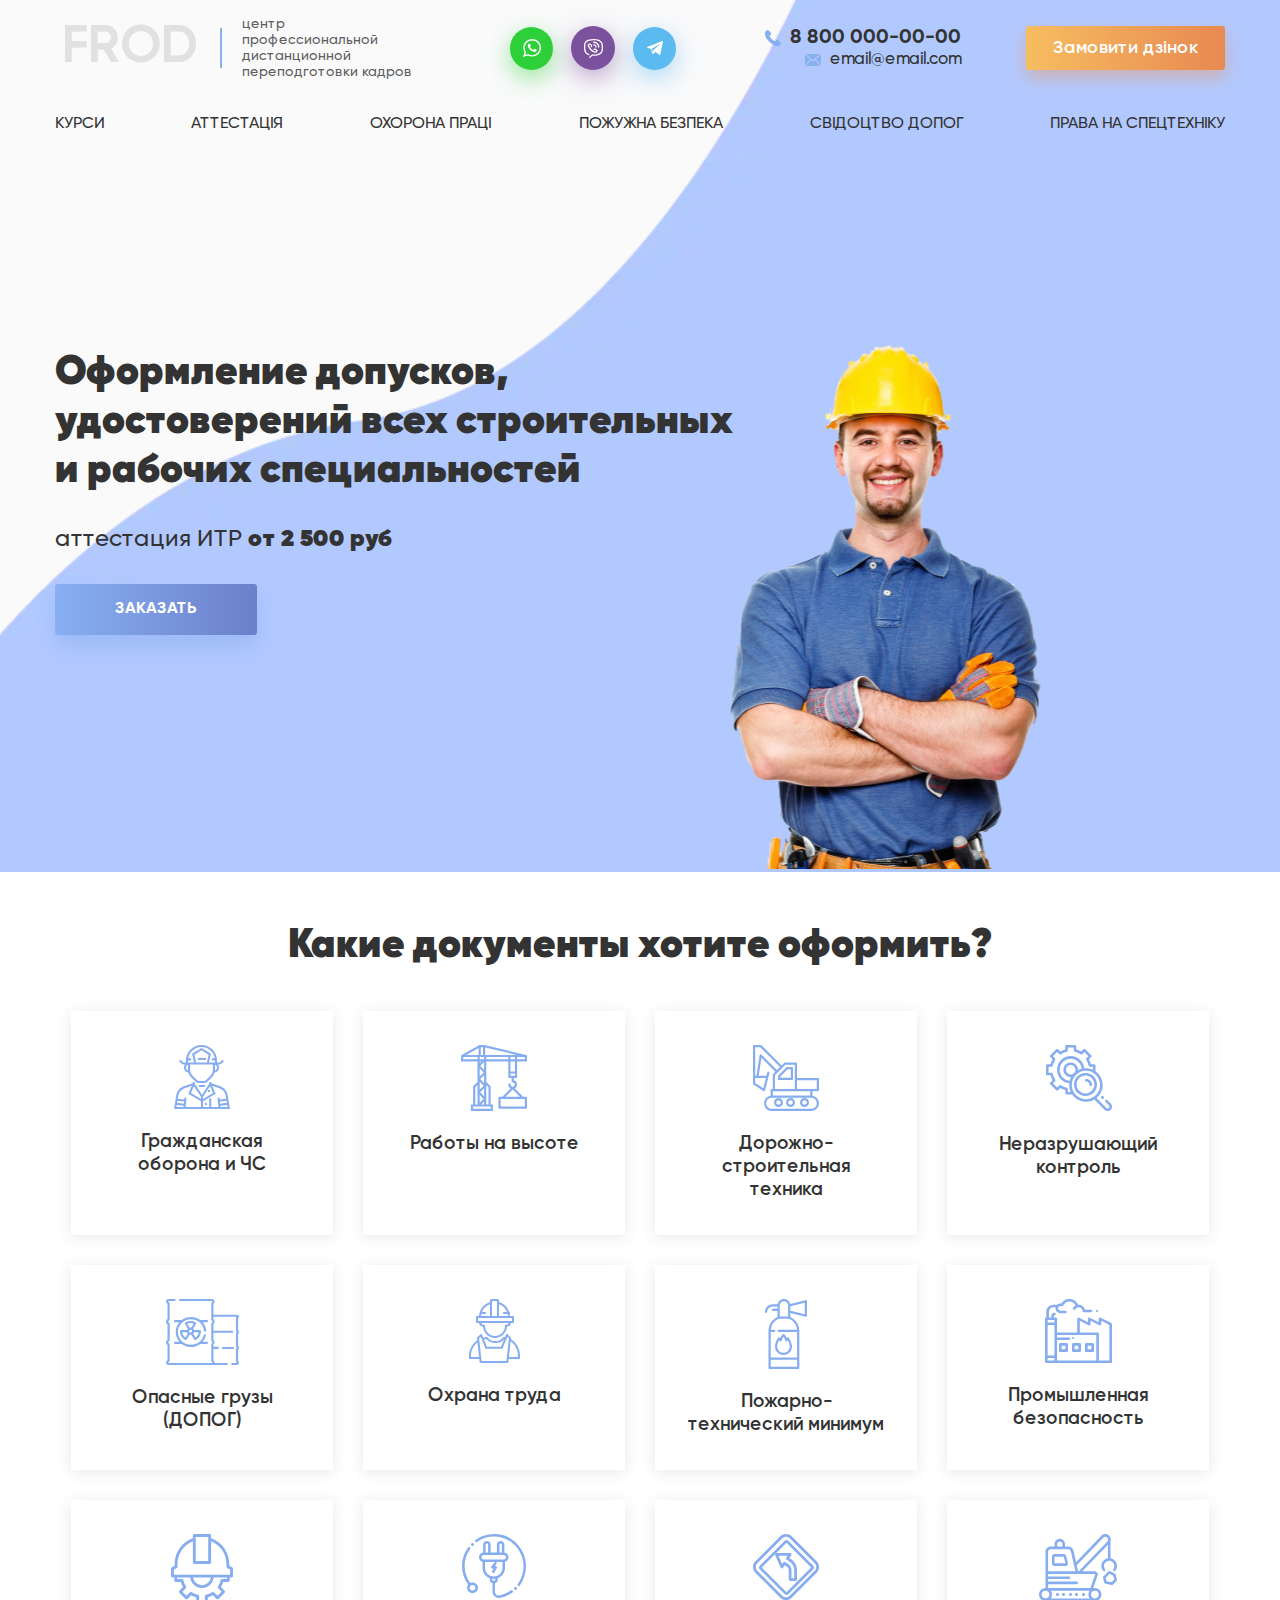
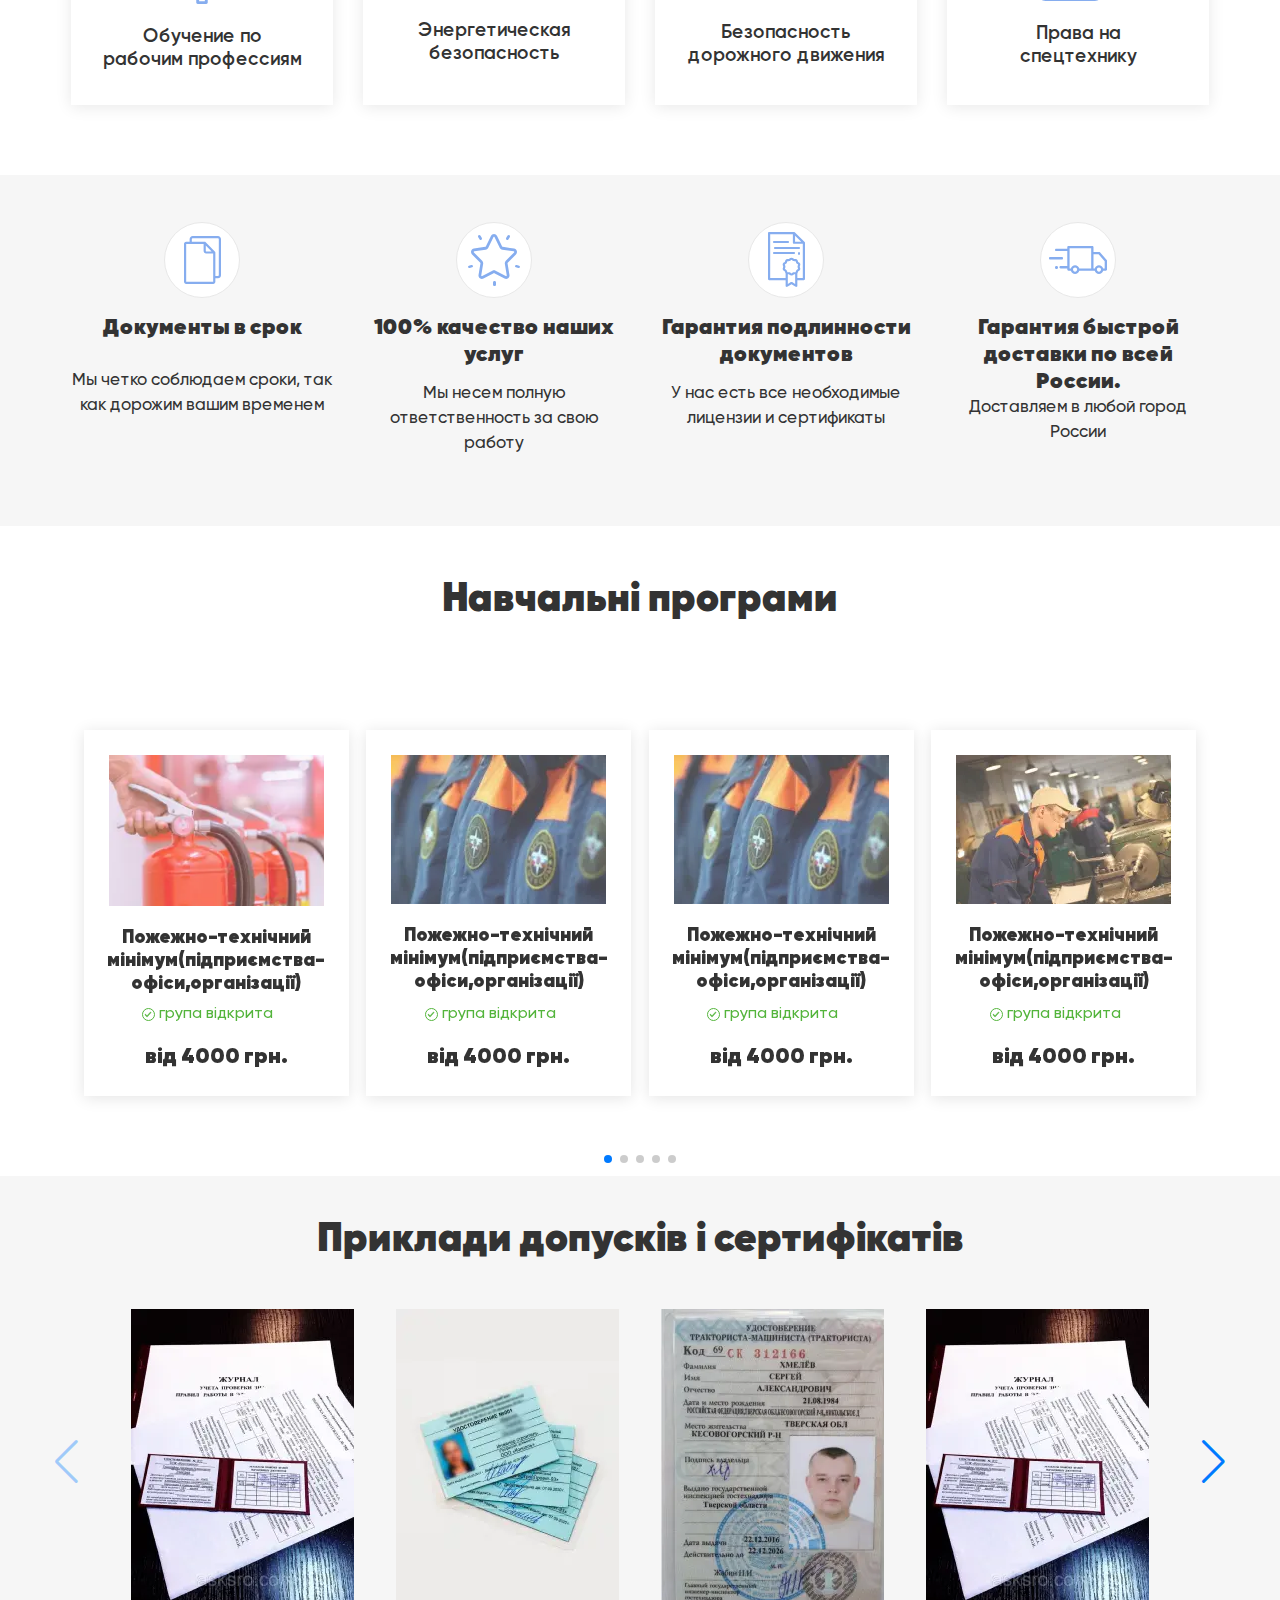
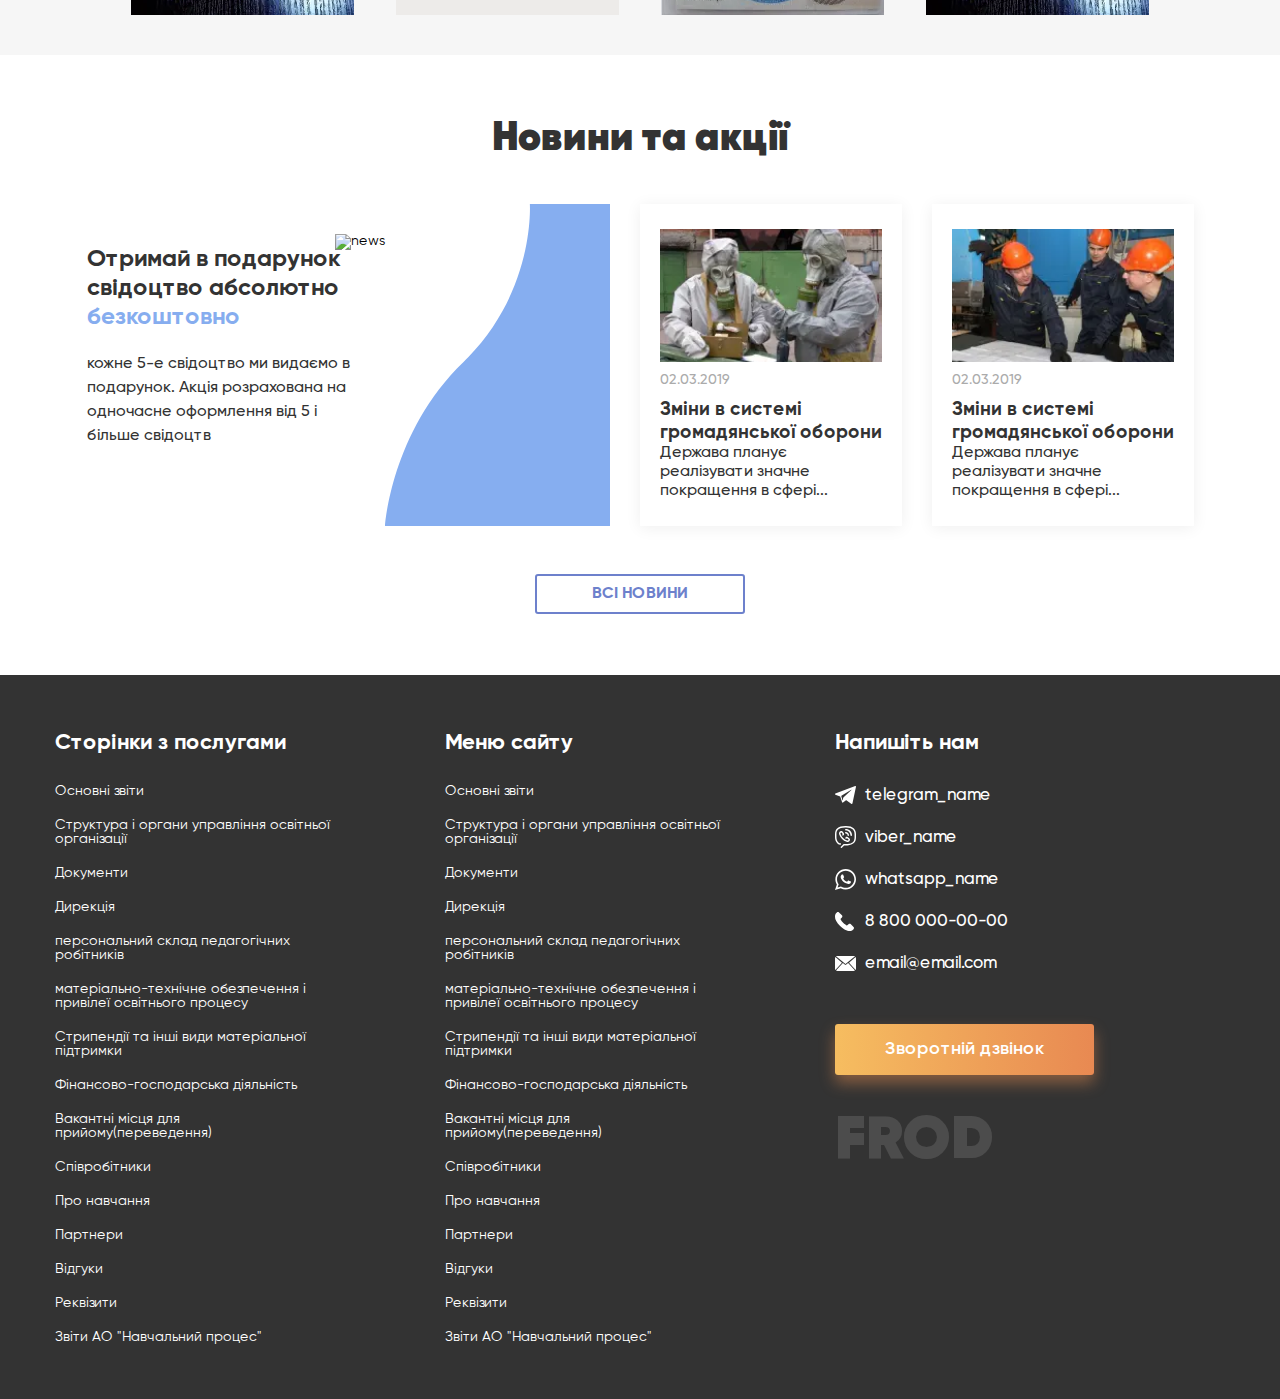
==== index.html @ 1eca2d5d "Add files via upload" ====
<!DOCTYPE html>
<html lang="ru">

<head>
	<title>Главная</title>
	<meta charset="UTF-8">
	<meta name="format-detection" content="telephone=no">
	<!-- <style>body{opacity: 0;}</style> -->
	<link rel="stylesheet" href="css/style.min.css?_v=20220426102103">
	<link rel="shortcut icon" href="favicon.ico">
	<!-- <meta name="robots" content="noindex, nofollow"> -->
	<meta name="viewport" content="width=device-width, initial-scale=1.0">
</head>

<body>
	<div class="wrapper">
		<header class="header">
			<div class="header__container">
				<a href="../index.html" class="header__logo">FROD</a>
				<div class="header__text">центр профессиональной дистанционной переподготовки кадров</div>
				<div class="header__media">
					<a href="#" class="media__whathsapp">
						<div class="media__icon"><img src="img/header/whatsapp-logo.svg" alt="header"></div>
					</a>
					<a href="#" class="media__viber">
						<div class="media__icon">
							<img src="img/header/viber-logo.svg" alt="header">
						</div>
					</a>
					<a href="#" class="media__telegram">
						<div class="media__icon">
							<img src="img/header/telegram(1).svg" alt="header">
						</div>
					</a>
				</div>
				<div class="header__info">
					<div class="info__phone">8 800 000-00-00</div>
					<div class="info__email">email@email.com</div>
				</div>
				<div class="header__button">
					<a href="../contact.html" class="header__button-link">
						Замовити дзінок
					</a>
				</div>
				<nav class="header__menu-navigation">
					<ul class="menu-navigation__list">
						<li class="menu-navigation__link">
							<a href="#">КУРСИ</a>
						</li>
						<li class="menu-navigation__link">
							<a href="#">АТТЕСТАЦІЯ</a>
						</li>
						<li class="menu-navigation__link">
							<a href="#">ОХОРОНА ПРАЦІ</a>
						</li>
						<li class="menu-navigation__link">
							<a href="#">ПОЖУЖНА БЕЗПЕКА</a>
						</li>
						<li class="menu-navigation__link">
							<a href="#">СВІДОЦТВО ДОПОГ</a>
						</li>
						<li class="menu-navigation__link">
							<a href="#">ПРАВА НА СПЕЦТЕХНІКУ</a>
						</li>
					</ul>
				</nav>
				<div class="header__menu menu">
					<button type="button" class="menu__icon icon-menu"><span></span></button>
					<nav class="menu__body">
						<ul class="menu__list">
							<li class="menu__item">
								<a href="#" class="menu__link">КУРСИ</a>
							</li>
							<li class="menu__item">
								<a href="#" class="menu__link">АТТЕСТАЦІЯ</a>
							</li>
							<li class="menu__item">
								<a href="#" class="menu__link">ОХОРОНА ПРАЦІ</a>
							</li>
							<li class="menu__item">
								<a href="#" class="menu__link">ПОЖУЖНА БЕЗПЕКА</a>
							</li>
							<li class="menu__item">
								<a href="#" class="menu__link">СВІДОЦТВО ДОПОГ</a>
							</li>
							<li class="menu__item">
								<a href="#" class="menu__link">ПРАВА НА СПЕЦТЕХНІКУ</a>
							</li>
						</ul>
					</nav>
				</div>
			</div>
		</header>
		<main class="page">
			<section class="page__specyalty specyalty">
				<div class="specyalty__container">
					<div class="specyalty__content">
						<div class="specyalty__big-image">
							<picture><source srcset="img/specyalty/Mask.webp" type="image/webp"><img src="img/specyalty/Mask.png" alt="specyalty"></picture>
						</div>
						<div class="specyalty__body">
							<div class="specyalty__title title">Оформление допусков, удостоверений всех строительных и рабочих специальностей</div>
							<div class="specyalty__price">аттестация ИТР <span>от 2 500 руб</span></div>
							<a href="#" class="specyalty__button">Заказать </a>
						</div>
						<div class="specyalty__image">
							<img src="img/specyalty/kiss.svg" alt="specyalty">
						</div>
					</div>
				</div>
			</section>
			<section class="page__documents documents">
				<div class="documents__container">
					<h2 class="documents__title title">Какие документы хотите оформить?</h2>
					<div class="documents__cards">
						<a href="#" class="cards__card">
							<div class="card__icon">
								<img src="img/documents/fireman.svg" alt="documents">
							</div>
							<div class="card__title">Гражданская оборона и ЧС</div>
						</a>
						<a href="#" class="cards__card">
							<div class="card__icon">
								<img src="img/documents/crane.svg" alt="documents">
							</div>
							<div class="card__title">Работы на высоте
							</div>
						</a>
						<a href="#" class="cards__card">
							<div class="card__icon">
								<img src="img/documents/excavator.svg" alt="documents">
							</div>
							<div class="card__title">Дорожно- строительная техника</div>
						</a>
						<a href="#" class="cards__card">
							<div class="card__icon">
								<img src="img/documents/settings.svg" alt="documents">
							</div>
							<div class="card__title">Неразрушающий контроль
							</div>
						</a>
						<a href="#" class="cards__card">
							<div class="card__icon">
								<img src="img/documents/toxic-waste.svg" alt="documents">
							</div>
							<div class="card__title">Опасные грузы (ДОПОГ)
							</div>
						</a>
						<a href="#" class="cards__card">
							<div class="card__icon">
								<img src="img/documents/worker.svg" alt="documents">
							</div>
							<div class="card__title">Охрана труда</div>
						</a>
						<a href="#" class="cards__card">
							<div class="card__icon">
								<img src="img/documents/fire-extinguisher.svg" alt="documents">
							</div>
							<div class="card__title">Пожарно-технический минимум</div>
						</a>
						<a href="#" class="cards__card">
							<div class="card__icon">
								<img src="img/documents/factory.svg" alt="documents">
							</div>
							<div class="card__title">Промышленная безопасность</div>
						</a>
						<a href="#" class="cards__card">
							<div class="card__icon">
								<img src="img/documents/engineer.svg" alt="documents">
							</div>
							<div class="card__title">Обучение по рабочим профессиям</div>
						</a>
						<a href="#" class="cards__card">
							<div class="card__icon">
								<img src="img/documents/plug.svg" alt="documents">
							</div>
							<div class="card__title">Энергетическая безопасность</div>
						</a>
						<a href="#" class="cards__card">
							<div class="card__icon">
								<img src="img/documents/curve.svg" alt="documents">
							</div>
							<div class="card__title">Безопасность дорожного движения</div>
						</a>
						<a href="#" class="cards__card">
							<div class="card__icon">
								<img src="img/documents/tracktor.svg" alt="documents">
							</div>
							<div class="card__title">Права на спецтехнику
							</div>
						</a>
					</div>
				</div>
			</section>
			<section class="page__garantion garantion">
				<div class="garantion__container">
					<div class="garantion__garantion-cards">
						<div class="garantion-cards__garantion-card">
							<div class="gargarantion-card__icon">
								<img src="img/garantion/Shape.svg" alt="gargarantion">
							</div>
							<div class="gargarantion-card__title">Документы в срок
							</div>
							<div class="gargarantion-card__text">Мы четко соблюдаем сроки, так как дорожим вашим временем</div>
						</div>
						<div class="garantion-cards__garantion-card">
							<div class="gargarantion-card__icon">
								<img src="img/garantion/favorites.svg" alt="gargarantion">
							</div>
							<div class="gargarantion-card__title">100% качество наших услуг</div>
							<div class="gargarantion-card__text">Мы несем полную ответственность за свою работу</div>
						</div>
						<div class="garantion-cards__garantion-card">
							<div class="gargarantion-card__icon">
								<img src="img/garantion/file.svg" alt="gargarantion">
							</div>
							<div class="gargarantion-card__title">Гарантия подлинности документов</div>
							<div class="gargarantion-card__text">У нас есть все необходимые лицензии и сертификаты</div>
						</div>
						<div class="garantion-cards__garantion-card">
							<div class="gargarantion-card__icon">
								<img src="img/garantion/delivery-truck.svg" alt="gargarantion">
							</div>
							<div class="gargarantion-card__title">Гарантия быстрой доставки по всей России.</div>
							<div class="gargarantion-card__text">Доставляем в любой город России</div>
						</div>
					</div>
				</div>
			</section>
			<section class="page__program program">
				<div class="program__container">
					<h2 class="program__title title">Навчальні програми</h2>
					<!-- Оболочка слайдера -->
					<!-- Оболочка слайдера -->
					<div class="program__slider swiper">
						<!-- Двигающееся часть слайдера -->
						<div class="program__wrapper swiper-wrapper">
							<!-- Слайд -->
							<div class="program__slide swiper-slide">
								<div class="swiper-slide__program-slides">
									<div class="program-slides__program-slide">
										<a href="#" class="program-slide__image"><picture><source srcset="img/program/Object.webp" type="image/webp"><img src="img/program/Object.jpg" alt="program"></picture></a>
										<a href="#" class="program-slide__title">Пожежно-технічний мінімум(підприємства-офіси,організації)</a>
										<div class="program-slide__state"> група відкрита</div>
										<a href="#" class="program-slide__price">від 4000 грн.</a>
									</div>
									<div class="program-slides__program-slide">
										<a href="#" class="program-slide__image"><picture><source srcset="img/program/Bitmap.webp" type="image/webp"><img src="img/program/Bitmap.png" alt="program"></picture></a>
										<a href="#" class="program-slide__title">Пожежно-технічний мінімум(підприємства-офіси,організації)</a>
										<div class="program-slide__state"> група відкрита</div>
										<a href="#" class="program-slide__price">від 4000 грн.</a>
									</div>
									<div class="program-slides__program-slide">
										<a href="#" class="program-slide__image"><picture><source srcset="img/program/Bitmap.webp" type="image/webp"><img src="img/program/Bitmap.jpg" alt="program"></picture></a>
										<a href="#" class="program-slide__title">Пожежно-технічний мінімум(підприємства-офіси,організації)</a>
										<div class="program-slide__state"> група відкрита</div>
										<a href="#" class="program-slide__price">від 4000 грн.</a>
									</div>
									<div class="program-slides__program-slide">
										<a href="#" class="program-slide__image"><picture><source srcset="img/program/Bitmap(1).webp" type="image/webp"><img src="img/program/Bitmap(1).jpg" alt="program"></picture></a>
										<a href="#" class="program-slide__title">Пожежно-технічний мінімум(підприємства-офіси,організації)</a>
										<div class="program-slide__state"> група відкрита</div>
										<a href="#" class="program-slide__price">від 4000 грн.</a>
									</div>
								</div>
							</div>
							<div class="program__slide swiper-slide">
								<div class="swiper-slide__program-slides">
									<div class="program-slides__program-slide">
										<a href="#" class="program-slide__image"><picture><source srcset="img/program/Object.webp" type="image/webp"><img src="img/program/Object.jpg" alt="program"></picture></a>
										<a href="#" class="program-slide__title">Пожежно-технічний мінімум(підприємства-офіси,організації)</a>
										<div class="program-slide__state"> група відкрита</div>
										<a href="#" class="program-slide__price">від 4000 грн.</a>
									</div>
									<div class="program-slides__program-slide">
										<a href="#" class="program-slide__image"><picture><source srcset="img/program/Bitmap.webp" type="image/webp"><img src="img/program/Bitmap.png" alt="program"></picture></a>
										<a href="#" class="program-slide__title">Пожежно-технічний мінімум(підприємства-офіси,організації)</a>
										<div class="program-slide__state"> група відкрита</div>
										<a href="#" class="program-slide__price">від 4000 грн.</a>
									</div>
									<div class="program-slides__program-slide">
										<a href="#" class="program-slide__image"><picture><source srcset="img/program/Bitmap.webp" type="image/webp"><img src="img/program/Bitmap.jpg" alt="program"></picture></a>
										<a href="#" class="program-slide__title">Пожежно-технічний мінімум(підприємства-офіси,організації)</a>
										<div class="program-slide__state"> група відкрита</div>
										<a href="#" class="program-slide__price">від 4000 грн.</a>
									</div>
									<div class="program-slides__program-slide">
										<a href="#" class="program-slide__image"><picture><source srcset="img/program/Bitmap(1).webp" type="image/webp"><img src="img/program/Bitmap(1).jpg" alt="program"></picture></a>
										<a href="#" class="program-slide__title">Пожежно-технічний мінімум(підприємства-офіси,організації)</a>
										<div class="program-slide__state"> група відкрита</div>
										<a href="#" class="program-slide__price">від 4000 грн.</a>
									</div>
								</div>
							</div>
							<div class="program__slide swiper-slide">
								<div class="swiper-slide__program-slides">
									<div class="program-slides__program-slide">
										<a href="#" class="program-slide__image"><picture><source srcset="img/program/Object.webp" type="image/webp"><img src="img/program/Object.jpg" alt="program"></picture></a>
										<a href="#" class="program-slide__title">Пожежно-технічний мінімум(підприємства-офіси,організації)</a>
										<div class="program-slide__state"> група відкрита</div>
										<a href="#" class="program-slide__price">від 4000 грн.</a>
									</div>
									<div class="program-slides__program-slide">
										<a href="#" class="program-slide__image"><picture><source srcset="img/program/Bitmap.webp" type="image/webp"><img src="img/program/Bitmap.png" alt="program"></picture></a>
										<a href="#" class="program-slide__title">Пожежно-технічний мінімум(підприємства-офіси,організації)</a>
										<div class="program-slide__state"> група відкрита</div>
										<a href="#" class="program-slide__price">від 4000 грн.</a>
									</div>
									<div class="program-slides__program-slide">
										<a href="#" class="program-slide__image"><picture><source srcset="img/program/Bitmap.webp" type="image/webp"><img src="img/program/Bitmap.jpg" alt="program"></picture></a>
										<a href="#" class="program-slide__title">Пожежно-технічний мінімум(підприємства-офіси,організації)</a>
										<div class="program-slide__state"> група відкрита</div>
										<a href="#" class="program-slide__price">від 4000 грн.</a>
									</div>
									<div class="program-slides__program-slide">
										<a href="#" class="program-slide__image"><picture><source srcset="img/program/Bitmap(1).webp" type="image/webp"><img src="img/program/Bitmap(1).jpg" alt="program"></picture></a>
										<a href="#" class="program-slide__title">Пожежно-технічний мінімум(підприємства-офіси,організації)</a>
										<div class="program-slide__state"> група відкрита</div>
										<a href="#" class="program-slide__price">від 4000 грн.</a>
									</div>
								</div>
							</div>
							<div class="program__slide swiper-slide">
								<div class="swiper-slide__program-slides">
									<div class="program-slides__program-slide">
										<a href="#" class="program-slide__image"><picture><source srcset="img/program/Object.webp" type="image/webp"><img src="img/program/Object.jpg" alt="program"></picture></a>
										<a href="#" class="program-slide__title">Пожежно-технічний мінімум(підприємства-офіси,організації)</a>
										<div class="program-slide__state"> група відкрита</div>
										<a href="#" class="program-slide__price">від 4000 грн.</a>
									</div>
									<div class="program-slides__program-slide">
										<a href="#" class="program-slide__image"><picture><source srcset="img/program/Bitmap.webp" type="image/webp"><img src="img/program/Bitmap.png" alt="program"></picture></a>
										<a href="#" class="program-slide__title">Пожежно-технічний мінімум(підприємства-офіси,організації)</a>
										<div class="program-slide__state"> група відкрита</div>
										<a href="#" class="program-slide__price">від 4000 грн.</a>
									</div>
									<div class="program-slides__program-slide">
										<a href="#" class="program-slide__image"><picture><source srcset="img/program/Bitmap.webp" type="image/webp"><img src="img/program/Bitmap.jpg" alt="program"></picture></a>
										<a href="#" class="program-slide__title">Пожежно-технічний мінімум(підприємства-офіси,організації)</a>
										<div class="program-slide__state"> група відкрита</div>
										<a href="#" class="program-slide__price">від 4000 грн.</a>
									</div>
									<div class="program-slides__program-slide">
										<a href="#" class="program-slide__image"><picture><source srcset="img/program/Bitmap(1).webp" type="image/webp"><img src="img/program/Bitmap(1).jpg" alt="program"></picture></a>
										<a href="#" class="program-slide__title">Пожежно-технічний мінімум(підприємства-офіси,організації)</a>
										<div class="program-slide__state"> група відкрита</div>
										<a href="#" class="program-slide__price">від 4000 грн.</a>
									</div>
								</div>
							</div>
							<div class="program__slide swiper-slide">
								<div class="swiper-slide__program-slides">
									<div class="program-slides__program-slide">
										<a href="#" class="program-slide__image"><picture><source srcset="img/program/Object.webp" type="image/webp"><img src="img/program/Object.jpg" alt="program"></picture></a>
										<a href="#" class="program-slide__title">Пожежно-технічний мінімум(підприємства-офіси,організації)</a>
										<div class="program-slide__state"> група відкрита</div>
										<a href="#" class="program-slide__price">від 4000 грн.</a>
									</div>
									<div class="program-slides__program-slide">
										<a href="#" class="program-slide__image"><picture><source srcset="img/program/Bitmap.webp" type="image/webp"><img src="img/program/Bitmap.png" alt="program"></picture></a>
										<a href="#" class="program-slide__title">Пожежно-технічний мінімум(підприємства-офіси,організації)</a>
										<div class="program-slide__state"> група відкрита</div>
										<a href="#" class="program-slide__price">від 4000 грн.</a>
									</div>
									<div class="program-slides__program-slide">
										<a href="#" class="program-slide__image"><picture><source srcset="img/program/Bitmap.webp" type="image/webp"><img src="img/program/Bitmap.jpg" alt="program"></picture></a>
										<a href="#" class="program-slide__title">Пожежно-технічний мінімум(підприємства-офіси,організації)</a>
										<div class="program-slide__state"> група відкрита</div>
										<a href="#" class="program-slide__price">від 4000 грн.</a>
									</div>
									<div class="program-slides__program-slide">
										<a href="#" class="program-slide__image"><picture><source srcset="img/program/Bitmap(1).webp" type="image/webp"><img src="img/program/Bitmap(1).jpg" alt="program"></picture></a>
										<a href="#" class="program-slide__title">Пожежно-технічний мінімум(підприємства-офіси,організації)</a>
										<div class="program-slide__state"> група відкрита</div>
										<a href="#" class="program-slide__price">від 4000 грн.</a>
									</div>
								</div>
							</div>

						</div>
						<!-- Если нужна пагинация -->
						<div class="swiper-pagination"></div>
					</div>
				</div>
			</section>
			<section class="page__exam exam">
				<div class="exam__container">
					<h2 class="exam__title title">Приклади допусків і сертифікатів</h2>
					<!-- Оболочка слайдера -->
					<div class="exam__slider swiper1">
						<!-- Двигающееся часть слайдера -->
						<div class="exam__wrapper swiper-wrapper">
							<!-- Слайд -->
							<div class="exam__slide swiper-slide">
								<div class="exam__slide-image">
									<div class="exam__image">
										<picture><source srcset="img/examples/bezopasn.webp" type="image/webp"><img src="img/examples/bezopasn.jpg" alt="exam"></picture>
									</div>
								</div>
							</div>
							<div class="exam__slide swiper-slide">
								<div class="exam__slide-image">
									<div class="exam__image">
										<picture><source srcset="img/examples/dopusk.webp" type="image/webp"><img src="img/examples/dopusk.jpg" alt="exam"></picture>
									</div>
								</div>
							</div>
							<div class="exam__slide swiper-slide">
								<div class="exam__slide-image">
									<div class="exam__image">
										<picture><source srcset="img/examples/prava.webp" type="image/webp"><img src="img/examples/prava.jpg" alt="exam"></picture>
									</div>
								</div>
							</div>
							<div class="exam__slide swiper-slide">
								<div class="exam__slide-image">
									<div class="exam__image">
										<picture><source srcset="img/examples/bezopasn.webp" type="image/webp"><img src="img/examples/bezopasn.jpg" alt="exam"></picture>
									</div>
								</div>
							</div>
							<div class="exam__slide swiper-slide">
								<div class="exam__slide-image">
									<div class="exam__image">
										<picture><source srcset="img/examples/dopusk.webp" type="image/webp"><img src="img/examples/dopusk.jpg" alt="exam"></picture>
									</div>
								</div>
							</div>
							<div class="exam__slide swiper-slide">
								<div class="exam__slide-image">
									<div class="exam__image">
										<picture><source srcset="img/examples/prava.webp" type="image/webp"><img src="img/examples/prava.jpg" alt="exam"></picture>
									</div>
								</div>
							</div>
							<div class="exam__slide swiper-slide ">
								<div class="exam__slide-image ">
									<div class="exam__image ">
										<picture><source srcset="img/examples/udostov.webp" type="image/webp"><img src="img/examples/udostov.jpg" alt="exam "></picture>
									</div>
								</div>
							</div>
						</div>
						<!-- Если нужна навигация (влево/вправо) -->
						<button type="button " class="swiper-button-prev "></button>
						<button type="button " class="swiper-button-next "></button>
					</div>
				</div>
			</section>
			<section class="page__news news">
				<div class="news__container">
					<h2 class="news__title title">Новини та акції</h2>
					<div class="news__content">
						<div class="news__body">
							<div class="news__present">
								<div class="present__full-image">
									<img src="img/news/Mask.svg" alt="news">
								</div>
								<div class="present__body">
									<h5 class="present__title">Отримай в подарунок свідоцтво абсолютно <span>безкоштовно</span></h5>
									<div class="present__text">
										кожне 5-е свідоцтво ми видаємо в подарунок. Акція розрахована на одночасне оформлення від 5 і більше свідоцтв
									</div>
								</div>
								<div class="present__image">
									<img src="img/news/work.svg" alt="news">
								</div>
							</div>
							<div class="news__columns-news">
								<div class="columns-news__column-news">
									<div class="column-news__image">
										<picture><source srcset="img/news/Bitmap.webp" type="image/webp"><img src="img/news/Bitmap.jpg" alt="news"></picture>
									</div>
									<div class="column-news__the-data">02.03.2019</div>
									<div class="column-news__title">Зміни в системі громадянської оборони</div>
									<div class="column-news__text">Держава планує реалізувати значне покращення в сфері...</div>
								</div>
								<div class="columns-news__column-news">
									<div class="column-news__image">
										<picture><source srcset="img/news/Bitmap1.webp" type="image/webp"><img src="img/news/Bitmap1.jpg" alt="news"></picture>
									</div>
									<div class="column-news__the-data">02.03.2019</div>
									<div class="column-news__title">Зміни в системі громадянської оборони</div>
									<div class="column-news__text">Держава планує реалізувати значне покращення в сфері...</div>
								</div>
							</div>
						</div>
						<a href="./news.html" class="news__button">ВСІ НОВИНИ</a>
					</div>
				</div>
			</section>
		</main>
		<footer class="footer">
			<div class="footer__container">
				<div class="footer__columns-footer">
					<div class="columns-footer__column-footer">
						<div class="column-footer__services">
							<div class="services__title-footer title-footer">Сторінки з послугами</div>
							<ul class="footer__list">
								<li>
									<a href="#" class="footer__link-footer">
										Основні звіти
									</a>
								</li>
								<li>
									<a href="#" class="footer__link-footer">
										Структура і органи управління освітньої організації
									</a>
								</li>
								<li>
									<a href="#" class="footer__link-footer">
										Документи
									</a>
								</li>
								<li>
									<a href="#" class="footer__link-footer">Дирекція</a>
								</li>
								<li>
									<a href="#" class="footer__link-footer">
										персональний склад педагогічних робітників
									</a>
								</li>
								<li>
									<a href="#" class="footer__link-footer">
										матеріально-технічне обезпечення і привілеї освітнього процесу
									</a>
								</li>
								<li>
									<a href="#" class="footer__link-footer">
										Стрипендії та інші види матеріальної підтримки
									</a>
								</li>
								<li>
									<a href="#" class="footer__link-footer">
										Фінансово-господарська діяльність
									</a>
								</li>
								<li>
									<a href="#" class="footer__link-footer">Вакантні місця для прийому(переведення)</a>
								</li>
								<li>
									<a href="#" class="footer__link-footer">
										Співробітники
									</a>
								</li>
								<li>
									<a href="#" class="footer__link-footer">
										Про навчання
									</a>
								</li>
								<li>
									<a href="#" class="footer__link-footer">
										Партнери
									</a>
								</li>
								<li>
									<a href="#" class="footer__link-footer">
										Відгуки
									</a>
								</li>
								<li>
									<a href="#" class="footer__link-footer">
										Реквізити
									</a>
								</li>
								<li>
									<a href="#" class="footer__link-footer">
										Звіти АО "Навчальний процес"
									</a>
								</li>
							</ul>
						</div>
						<div class="column-footer__menu-footer">
							<div class="menu-footer__title-footer title-footer">Меню сайту</div>
							<ul class="footer__list">
								<li>
									<a href="#" class="footer__link-footer">
										Основні звіти
									</a>
								</li>
								<li>
									<a href="#" class="footer__link-footer">
										Структура і органи управління освітньої організації
									</a>
								</li>
								<li>
									<a href="#" class="footer__link-footer">
										Документи
									</a>
								</li>
								<li>
									<a href="#" class="footer__link-footer">Дирекція</a>
								</li>
								<li>
									<a href="#" class="footer__link-footer">
										персональний склад педагогічних робітників
									</a>
								</li>
								<li>
									<a href="#" class="footer__link-footer">
										матеріально-технічне обезпечення і привілеї освітнього процесу
									</a>
								</li>
								<li>
									<a href="#" class="footer__link-footer">
										Стрипендії та інші види матеріальної підтримки
									</a>
								</li>
								<li>
									<a href="#" class="footer__link-footer">
										Фінансово-господарська діяльність
									</a>
								</li>
								<li>
									<a href="#" class="footer__link-footer">Вакантні місця для прийому(переведення)</a>
								</li>
								<li>
									<a href="#" class="footer__link-footer">
										Співробітники
									</a>
								</li>
								<li>
									<a href="#" class="footer__link-footer">
										Про навчання
									</a>
								</li>
								<li>
									<a href="#" class="footer__link-footer">
										Партнери
									</a>
								</li>
								<li>
									<a href="#" class="footer__link-footer">
										Відгуки
									</a>
								</li>
								<li>
									<a href="#" class="footer__link-footer">
										Реквізити
									</a>
								</li>
								<li>
									<a href="#" class="footer__link-footer">
										Звіти АО "Навчальний процес"
									</a>
								</li>
							</ul>
						</div>
						<div class="column-footer__write-to-us">
							<div class="write-to-us__title-footer title-footer">Напишіть нам</div>
							<div class="write-to-us__social-footer">
								<a href="#" class="social-footer__telegram">telegram_name</a>
								<a href="#" class="social-footer__viber">viber_name</a>
								<a href="#" class="social-footer__whatsapp">whatsapp_name</a>
								<a href="#" class="social-footer__phone">8 800 000-00-00</a>
								<a href="#" class="social-footer__email">email@email.com</a>
							</div>
							<a href="../contact.html" class="write-to-us__button">
								Зворотній дзвінок
							</a>
							<a href="../index.html" class="write-to-us__footer-logo">
								FROD
							</a>
						</div>
					</div>
					<div data-spollers data-one-spoller class="footer__spollers-footer">
						<div class="spollers-footer__item">
							<button type="button" data-spoller class="spollers-footer__title"> Сторінки з послугами</button>
							<div class="spollers-footer__body">
								<ul class="footer__list">
									<li>
										<a href="#" class="footer__link-footer">
											Основні звіти
										</a>
									</li>
									<li>
										<a href="#" class="footer__link-footer">
											Структура і органи управління освітньої організації
										</a>
									</li>
									<li>
										<a href="#" class="footer__link-footer">
											Документи
										</a>
									</li>
									<li>
										<a href="#" class="footer__link-footer">Дирекція</a>
									</li>
									<li>
										<a href="#" class="footer__link-footer">
											персональний склад педагогічних робітників
										</a>
									</li>
									<li>
										<a href="#" class="footer__link-footer">
											матеріально-технічне обезпечення і привілеї освітнього процесу
										</a>
									</li>
									<li>
										<a href="#" class="footer__link-footer">
											Стрипендії та інші види матеріальної підтримки
										</a>
									</li>
									<li>
										<a href="#" class="footer__link-footer">
											Фінансово-господарська діяльність
										</a>
									</li>
									<li>
										<a href="#" class="footer__link-footer">Вакантні місця для прийому(переведення)</a>
									</li>
									<li>
										<a href="#" class="footer__link-footer">
											Співробітники
										</a>
									</li>
									<li>
										<a href="#" class="footer__link-footer">
											Про навчання
										</a>
									</li>
									<li>
										<a href="#" class="footer__link-footer">
											Партнери
										</a>
									</li>
									<li>
										<a href="#" class="footer__link-footer">
											Відгуки
										</a>
									</li>
									<li>
										<a href="#" class="footer__link-footer">
											Реквізити
										</a>
									</li>
									<li>
										<a href="#" class="footer__link-footer">
											Звіти АО "Навчальний процес"
										</a>
									</li>
								</ul>
							</div>
						</div>
						<div class="spollers-footer__item">
							<button type="button" data-spoller class="spollers-footer__title">Меню сайту</button>
							<div class="spollers-footer__body">
								<ul class="footer__list">
									<li>
										<a href="#" class="footer__link-footer">
											Основні звіти
										</a>
									</li>
									<li>
										<a href="#" class="footer__link-footer">
											Структура і органи управління освітньої організації
										</a>
									</li>
									<li>
										<a href="#" class="footer__link-footer">
											Документи
										</a>
									</li>
									<li>
										<a href="#" class="footer__link-footer">Дирекція</a>
									</li>
									<li>
										<a href="#" class="footer__link-footer">
											персональний склад педагогічних робітників
										</a>
									</li>
									<li>
										<a href="#" class="footer__link-footer">
											матеріально-технічне обезпечення і привілеї освітнього процесу
										</a>
									</li>
									<li>
										<a href="#" class="footer__link-footer">
											Стрипендії та інші види матеріальної підтримки
										</a>
									</li>
									<li>
										<a href="#" class="footer__link-footer">
											Фінансово-господарська діяльність
										</a>
									</li>
									<li>
										<a href="#" class="footer__link-footer">Вакантні місця для прийому(переведення)</a>
									</li>
									<li>
										<a href="#" class="footer__link-footer">
											Співробітники
										</a>
									</li>
									<li>
										<a href="#" class="footer__link-footer">
											Про навчання
										</a>
									</li>
									<li>
										<a href="#" class="footer__link-footer">
											Партнери
										</a>
									</li>
									<li>
										<a href="#" class="footer__link-footer">
											Відгуки
										</a>
									</li>
									<li>
										<a href="#" class="footer__link-footer">
											Реквізити
										</a>
									</li>
									<li>
										<a href="#" class="footer__link-footer">
											Звіти АО "Навчальний процес"
										</a>
									</li>
								</ul>
							</div>
						</div>
						<div class="spollers-footer__item">
							<button type="button" data-spoller class="spollers-footer__title">Напишіть нам</button>
							<div class="spollers-footer__body">
								<div class="column-footer__write-to-us">
									<div class="write-to-us__social-footer">
										<a href="#" class="social-footer__telegram">telegram_name</a>
										<a href="#" class="social-footer__viber">viber_name</a>
										<a href="#" class="social-footer__whatsapp">whatsapp_name</a>
										<a href="#" class="social-footer__phone">8 800 000-00-00</a>
										<a href="#" class="social-footer__email">email@email.com</a>
									</div>
								</div>
							</div>
						</div>
						<a href="../contact.html" class="write-to-us__button-spollers">
							Зворотній дзвінок
						</a>
						<a href="../index.html" class="write-to-us__footer-logo-spollers">
							FROD
						</a>
					</div>
				</div>
			</div>
		</footer>
	</div>
	<div id="popup" aria-hidden="true" class="popup">
		<div class="popup__wrapper">
			<div class="popup__content">
				<button data-close type="button" class="popup__close">Закрыть</button>
				<div class="popup__text">
					Text
				</div>
			</div>
		</div>
	</div>
	<script src="js/app.min.js?_v=20220426102103"></script>
</body>

</html>
---- css/style.min.css ----
@charset "UTF-8";@font-face{font-family:Gilroy;font-display:swap;src:url(../fonts/Gilroy-Bold.woff2) format("woff2"),url(../fonts/Gilroy-Bold.woff) format("woff");font-weight:700;font-style:normal}@font-face{font-family:Gilroy;font-display:swap;src:url(../fonts/Gilroy-Extrabold.woff2) format("woff2"),url(../fonts/Gilroy-Extrabold.woff) format("woff");font-weight:800;font-style:normal}@font-face{font-family:Gilroy;font-display:swap;src:url(../fonts/Gilroy-Heavy.woff2) format("woff2"),url(../fonts/Gilroy-Heavy.woff) format("woff");font-weight:800;font-style:normal}@font-face{font-family:Gilroy;font-display:swap;src:url(../fonts/Gilroy-Medium.woff2) format("woff2"),url(../fonts/Gilroy-Medium.woff) format("woff");font-weight:500;font-style:normal}@font-face{font-family:Gilroy;font-display:swap;src:url(../fonts/Gilroy-Semibold.woff2) format("woff2"),url(../fonts/Gilroy-Semibold.woff) format("woff");font-weight:600;font-style:normal}@font-face{font-family:Gilroy;font-display:swap;src:url(../fonts/Gilroy-Regular.woff2) format("woff2"),url(../fonts/Gilroy-Regular.woff) format("woff");font-weight:400;font-style:normal}*{padding:0;margin:0;border:0}*,:after,:before{-webkit-box-sizing:border-box;box-sizing:border-box}body,html{height:100%;min-width:320px}body{color:#000;line-height:1;font-family:Gilroy;font-size:.875rem;-ms-text-size-adjust:100%;-moz-text-size-adjust:100%;-webkit-text-size-adjust:100%;-webkit-font-smoothing:antialiased;-moz-osx-font-smoothing:grayscale}button,input,textarea{font-family:Gilroy;font-size:inherit}button{cursor:pointer;color:inherit;background-color:inherit}a{color:inherit}a:link,a:visited{text-decoration:none}a:hover{text-decoration:none}ul li{list-style:none}img{vertical-align:top}h1,h2,h3,h4,h5,h6{font-weight:inherit;font-size:inherit}body{height:100%}.lock body{overflow:hidden;-ms-touch-action:none;touch-action:none}.wrapper{min-height:100%;display:-webkit-box;display:-ms-flexbox;display:flex;-webkit-box-orient:vertical;-webkit-box-direction:normal;-ms-flex-direction:column;flex-direction:column;overflow:hidden}.wrapper>main{-webkit-box-flex:1;-ms-flex:1 1 auto;flex:1 1 auto}.wrapper>*{min-width:0}[class*=__container]{max-width:73.125rem;-webkit-box-sizing:content-box;box-sizing:content-box;margin:0 auto;padding:0 .9375rem}body::after{content:"";background-color:rgba(0,0,0,.5);position:fixed;width:100%;height:100%;top:0;left:0;opacity:0;-webkit-transition:opacity .8s ease 0s;-o-transition:opacity .8s ease 0s;transition:opacity .8s ease 0s;pointer-events:none;z-index:149}.popup-show body::after{opacity:1}.popup{position:fixed;top:0;left:0;bottom:0;right:0;padding:30px 10px;-webkit-transition:visibility .8s ease 0s;-o-transition:visibility .8s ease 0s;transition:visibility .8s ease 0s;visibility:hidden;pointer-events:none}.popup_show{z-index:150;visibility:visible;overflow:auto;pointer-events:auto}.popup_show .popup__content{visibility:visible;-webkit-transform:scale(1);-ms-transform:scale(1);transform:scale(1)}.popup__wrapper{display:-webkit-box;display:-ms-flexbox;display:flex;-webkit-box-orient:vertical;-webkit-box-direction:normal;-ms-flex-direction:column;flex-direction:column;-webkit-box-align:center;-ms-flex-align:center;align-items:center;min-height:100%;-webkit-box-flex:1;-ms-flex:1 1 auto;flex:1 1 auto;width:100%;display:flex;-webkit-box-pack:center;-ms-flex-pack:center;justify-content:center;align-items:center}.popup__content{visibility:hidden;-webkit-transform:scale(0);-ms-transform:scale(0);transform:scale(0);-webkit-transition:-webkit-transform .3s ease 0s;transition:-webkit-transform .3s ease 0s;-o-transition:transform .3s ease 0s;transition:transform .3s ease 0s;transition:transform .3s ease 0s,-webkit-transform .3s ease 0s;background-color:#eee;padding:20px;width:100%;max-width:900px;border-radius:20px}.lock .popup__content{visibility:visible}.spollers{display:-ms-grid;display:grid;gap:15px}.spollers__item{font-size:1.25rem}.spollers-footer__title{cursor:default;text-align:left;padding:.625rem .9375rem;border-radius:.3125rem;position:relative}._spoller-init .spollers-footer__title{cursor:pointer}._spoller-init .spollers-footer__title::after,._spoller-init .spollers-footer__title::before{content:"";position:absolute;right:10px;top:50%;background-color:#fff;height:2px;width:15px;-webkit-transition:-webkit-transform .5s ease 0s;transition:-webkit-transform .5s ease 0s;-o-transition:transform .5s ease 0s;transition:transform .5s ease 0s;transition:transform .5s ease 0s,-webkit-transform .5s ease 0s}._spoller-init .spollers-footer__title::before{-webkit-transform:translate(-75%,-50%) rotate(40deg);-ms-transform:translate(-75%,-50%) rotate(40deg);transform:translate(-75%,-50%) rotate(40deg)}._spoller-init .spollers-footer__title::after{-webkit-transform:translate(0,-50%) rotate(-40deg);-ms-transform:translate(0,-50%) rotate(-40deg);transform:translate(0,-50%) rotate(-40deg)}._spoller-init .spollers-footer__title._spoller-active::before{-webkit-transform:translateX(-75%) rotate(-40deg);-ms-transform:translateX(-75%) rotate(-40deg);transform:translateX(-75%) rotate(-40deg)}._spoller-init .spollers-footer__title._spoller-active::after{-webkit-transform:rotate(40deg);-ms-transform:rotate(40deg);transform:rotate(40deg)}.spollers__body{padding:1.25rem;border-radius:.3125rem;border:1px solid #eee}.news-block-tab__navigation{display:-webkit-box;display:-ms-flexbox;display:flex;-webkit-box-pack:center;-ms-flex-pack:center;justify-content:center}.news-block-tab__title{border:#b9b9b9 3px solid;padding:.625rem .9375rem;font-size:16px;font-weight:700;color:#b9b9b9;margin:50px 5px 68px}.news-block-tab__title._tab-active{border:#87b0ee 3px solid;color:#87b0ee}[class*=-ibg]{position:relative}[class*=-ibg] img{position:absolute;width:100%;height:100%;top:0;left:0;-o-object-fit:cover;object-fit:cover}[class*=-ibg_contain] img{-o-object-fit:contain;object-fit:contain}.title{font-weight:900;font-size:40px;line-height:122%;color:#333}@supports (font-size:clamp(1.5rem ,1.1363636364rem + 1.8181818182vw ,2.5rem)){.title{font-size:clamp(1.5rem ,1.1363636364rem + 1.8181818182vw ,2.5rem)}}@supports not (font-size:clamp(1.5rem ,1.1363636364rem + 1.8181818182vw ,2.5rem)){.title{font-size:calc(1.5rem + 1 * (100vw - 20rem)/ 55)}}.title-footer{font-weight:700;font-size:22px;line-height:27px;color:#fff;margin:0 0 27px 0}.header{background-color:#fafafb}.header__container{display:-ms-grid;display:grid;-ms-grid-rows:minmax(96px,auto) minmax(56px,auto);-ms-grid-columns:minmax(auto,150px) minmax(auto,250px) minmax(auto,285px) minmax(auto,245px) minmax(auto,210px);grid-template:minmax(96px,auto) minmax(56px,auto)/minmax(auto,150px) minmax(auto,250px) minmax(auto,285px) minmax(auto,245px) minmax(auto,210px)}.header__logo{z-index:51;display:-webkit-box;display:-ms-flexbox;display:flex;-webkit-box-pack:center;-ms-flex-pack:center;justify-content:center;-webkit-box-align:center;-ms-flex-align:center;align-items:center;font-weight:700;font-size:52px;line-height:63px;color:#e1e1e1}.header__text{z-index:2;display:-webkit-box;display:-ms-flexbox;display:flex;-webkit-box-align:center;-ms-flex-align:center;align-items:center;margin:0 35px;font-weight:500;font-size:14px;line-height:16px;color:#5d5d5d}.header__text::before{content:"";background-color:#89afef;position:relative;left:-20px;top:0;width:5px;height:40px}.header__media{z-index:2;display:-webkit-box;display:-ms-flexbox;display:flex;-webkit-box-pack:center;-ms-flex-pack:center;justify-content:center;-webkit-box-align:center;-ms-flex-align:center;align-items:center}.header__info{z-index:2;margin:0 15px 0 0;display:-webkit-box;display:-ms-flexbox;display:flex;-webkit-box-orient:vertical;-webkit-box-direction:normal;-ms-flex-direction:column;flex-direction:column;-webkit-box-align:end;-ms-flex-align:end;align-items:flex-end;-webkit-box-pack:center;-ms-flex-pack:center;justify-content:center}.header__button{z-index:2;-ms-grid-column:5;-ms-grid-column-span:2;grid-column:5/7;text-align:end;display:-webkit-box;display:-ms-flexbox;display:flex;-webkit-box-pack:end;-ms-flex-pack:end;justify-content:end;-webkit-box-align:center;-ms-flex-align:center;align-items:center;z-index:51}.header__button-link{font-weight:600;font-size:18px;line-height:21px;text-align:center;color:#fff;text-align:right;display:inline-block;padding:11.5px 27px;background:-webkit-gradient(linear,left top,right top,from(#f6bd60),to(#e88952));background:-o-linear-gradient(left,#f6bd60 0,#e88952 100%);background:linear-gradient(90deg,#f6bd60 0,#e88952 100%);-webkit-box-shadow:0 8px 18px rgba(242,147,81,.450503);box-shadow:0 8px 18px rgba(242,147,81,.450503);border-radius:3px}.header__menu-navigation{display:none}.media__whathsapp{padding:12.5px;background:#2dd038;-webkit-box-shadow:0 8px 25px rgba(45,208,56,.497678);box-shadow:0 8px 25px rgba(45,208,56,.497678);display:inline-block;border-radius:50%}.media__viber{margin:0 18px;padding:12.5px;background:#7b519d;-webkit-box-shadow:0 8px 25px rgba(123,81,157,.503797);box-shadow:0 8px 25px rgba(123,81,157,.503797);display:inline-block;border-radius:50%}.media__telegram{padding:14.5px 13.5px;display:inline-block;border-radius:50%;background:#5bbaf0;-webkit-box-shadow:0 8px 25px rgba(91,186,240,.5);box-shadow:0 8px 25px rgba(91,186,240,.5)}.info__phone{font-weight:700;font-size:20px;line-height:24px;color:#333;text-align:right;padding:0 0 0 25px;background:url(../img/header/Path.svg) no-repeat left}.info__email{font-weight:500;font-size:17px;line-height:20px;text-align:right;color:#333;padding:0 0 0 25px;background:url(../img/header/mail-black-envelope-symbol.svg) no-repeat left}.icon-menu{display:none}.header__menu{display:-webkit-box;display:-ms-flexbox;display:flex;-webkit-box-pack:center;-ms-flex-pack:center;justify-content:center;-ms-flex-item-align:center;-ms-grid-row-align:center;align-self:center}.menu__item{display:none}.menu-open .menu__body{overflow:auto;padding:85px 40px;position:absolute;width:100%;height:120%;top:0;left:0;background-color:#cecece;z-index:50}.menu-open .menu__body::after{content:"";position:fixed;width:100%;height:90px;top:0;left:0;z-index:1;background-color:#999}.menu-open .menu__item{margin:25px 10px;display:block}.menu-open .menu__link{font-size:24px;font-weight:600;letter-spacing:1.4px;line-height:130%}.page__specyalty{display:-webkit-box;display:-ms-flexbox;display:flex}@supports (margin-top:clamp(0.625rem ,0.1704545455rem + 2.2727272727vw ,1.875rem)){.page__navigation-pages{margin-top:clamp(.625rem ,.1704545455rem + 2.2727272727vw ,1.875rem)}}@supports not (margin-top:clamp(0.625rem ,0.1704545455rem + 2.2727272727vw ,1.875rem)){.page__navigation-pages{margin-top:calc(.625rem + 1.25 * (100vw - 20rem)/ 55)}}.page__contact-block{margin:50px 0 70px;position:relative}.specyalty{position:relative;bottom:0;right:0;min-height:80vh;display:-webkit-box;display:-ms-flexbox;display:flex;background-color:#fafafb}.specyalty__big-image img{position:absolute;bottom:0;right:0;height:147.9%;-o-object-fit:cover;object-fit:cover;z-index:1}.specyalty__container{display:-webkit-box;display:-ms-flexbox;display:flex;-webkit-box-flex:1;-ms-flex:1 1 auto;flex:1 1 auto;-webkit-box-align:center;-ms-flex-align:center;align-items:center}.specyalty__content{display:-webkit-box;display:-ms-flexbox;display:flex;-webkit-box-align:center;-ms-flex-align:center;align-items:center}.specyalty__body{z-index:3}.specyalty__price{font-weight:500;line-height:120%;color:#333;margin:30px 0 30px 0}@supports (font-size:clamp(1.125rem ,0.9886363636rem + 0.6818181818vw ,1.5rem)){.specyalty__price{font-size:clamp(1.125rem ,.9886363636rem + .6818181818vw ,1.5rem)}}@supports not (font-size:clamp(1.125rem ,0.9886363636rem + 0.6818181818vw ,1.5rem)){.specyalty__price{font-size:calc(1.125rem + .375 * (100vw - 20rem)/ 55)}}.specyalty__price span{font-weight:800}.specyalty__button{margin:0 0 40px 0;font-weight:700;font-size:16px;line-height:19px;text-align:center;text-transform:uppercase;color:#fff;background:-webkit-gradient(linear,left top,right top,from(#87aff1),color-stop(100%,#6c80cb),to(#6c80cb));background:-o-linear-gradient(left,#87aff1 0,#6c80cb 100%,#6c80cb 100%);background:linear-gradient(90deg,#87aff1 0,#6c80cb 100%,#6c80cb 100%);-webkit-box-shadow:0 12px 20px rgba(132,170,237,.454846);box-shadow:0 12px 20px rgba(132,170,237,.454846);border-radius:3px;padding:16px 60px;display:inline-block}.specyalty__image img{display:none}.documents{margin:50px 0 70px 0}.documents__title{text-align:center}.documents__cards{margin:40px 0 0 0;-webkit-box-pack:center;-ms-flex-pack:center;justify-content:center;display:-ms-grid;display:grid;grid-template-columns:repeat(auto-fit,minmax(auto,262px));gap:30px}.cards__card{background:#fff;-webkit-box-shadow:0 2px 15px rgba(0,0,0,.096);box-shadow:0 2px 15px rgba(0,0,0,.096);padding:34px 30px;text-align:center;-webkit-transition:all .5s ease 0s;-o-transition:all .5s ease 0s;transition:all .5s ease 0s}.cards__card:hover{-webkit-transform:scale(1.1);-ms-transform:scale(1.1);transform:scale(1.1)}.card__title{margin:21px 0 0 0;font-weight:600;font-size:19px;line-height:23px;text-align:center;color:#333}.garantion{background-color:#f6f6f6;padding:40px 0 0}@supports (padding-bottom:clamp(0.0000000625rem ,-0.9090908239rem + 4.5454544318vw ,2.5rem)){.garantion{padding-bottom:clamp(.0000000625rem ,-.9090908239rem + 4.5454544318vw ,2.5rem)}}@supports not (padding-bottom:clamp(0.0000000625rem ,-0.9090908239rem + 4.5454544318vw ,2.5rem)){.garantion{padding-bottom:calc(.0000000625rem + 2.4999999375 * (100vw - 20rem)/ 55)}}.garantion__garantion-cards{display:-ms-grid;display:grid;-webkit-box-pack:center;-ms-flex-pack:center;justify-content:center;grid-template-columns:repeat(auto-fit,minmax(auto,262px));gap:30px}.garantion-cards__garantion-card{display:-ms-grid;display:grid;-ms-grid-rows:90px minmax(20px,auto) minmax(90px,auto);-ms-grid-columns:1fr;grid-template:90px minmax(20px,auto) minmax(90px,auto)/1fr;text-align:center}.gargarantion-card__icon img{position:relative;z-index:2}.gargarantion-card__icon{-ms-grid-row:1;-ms-grid-row-span:1;grid-row:1/2;position:relative;display:-webkit-box;display:-ms-flexbox;display:flex;-webkit-box-orient:vertical;-webkit-box-direction:normal;-ms-flex-direction:column;flex-direction:column;-webkit-box-pack:center;-ms-flex-pack:center;justify-content:center;-webkit-box-align:center;-ms-flex-align:center;align-items:center}.gargarantion-card__icon::before{content:"";background:#fff;border:1px solid #e8e8e8;border-radius:50%;padding:37px;position:absolute}.gargarantion-card__title{margin:10px 0 0 0;-ms-grid-row:2;-ms-grid-row-span:1;grid-row:2/3;font-weight:800;font-size:22px;line-height:27px;text-align:center;color:#333}.gargarantion-card__text{-webkit-box-pack:start;-ms-flex-pack:start;justify-content:start;-ms-grid-row:3;-ms-grid-row-span:1;grid-row:3/4;font-weight:500;font-size:17px;line-height:147%;text-align:center;color:#333}.program__container{text-align:center}@supports (margin-top:clamp(1.875rem ,1.4204545455rem + 2.2727272727vw ,3.125rem)){.program__title{margin-top:clamp(1.875rem ,1.4204545455rem + 2.2727272727vw ,3.125rem)}}@supports not (margin-top:clamp(1.875rem ,1.4204545455rem + 2.2727272727vw ,3.125rem)){.program__title{margin-top:calc(1.875rem + 1.25 * (100vw - 20rem)/ 55)}}@supports (margin-bottom:clamp(0.625rem ,-0.5113636364rem + 5.6818181818vw ,3.75rem)){.program__title{margin-bottom:clamp(.625rem ,-.5113636364rem + 5.6818181818vw ,3.75rem)}}@supports not (margin-bottom:clamp(0.625rem ,-0.5113636364rem + 5.6818181818vw ,3.75rem)){.program__title{margin-bottom:calc(.625rem + 3.125 * (100vw - 20rem)/ 55)}}.swiper-slide__program-slides{margin:40px 20px;display:-webkit-box;display:-ms-flexbox;display:flex;-webkit-box-orient:horizontal;-webkit-box-direction:normal;-ms-flex-direction:row;flex-direction:row;-ms-flex-wrap:wrap;flex-wrap:wrap}@supports (margin-bottom:clamp(1.875rem ,1.1931818182rem + 3.4090909091vw ,3.75rem)){.swiper-slide__program-slides{margin-bottom:clamp(1.875rem ,1.1931818182rem + 3.4090909091vw ,3.75rem)}}@supports not (margin-bottom:clamp(1.875rem ,1.1931818182rem + 3.4090909091vw ,3.75rem)){.swiper-slide__program-slides{margin-bottom:calc(1.875rem + 1.875 * (100vw - 20rem)/ 55)}}.program-slides__program-slide{display:-webkit-box;display:-ms-flexbox;display:flex;-webkit-box-orient:vertical;-webkit-box-direction:normal;-ms-flex-direction:column;flex-direction:column;margin:5px auto 20px;-webkit-box-flex:0;-ms-flex:0 1 22%;flex:0 1 22%;-webkit-box-pack:center;-ms-flex-pack:center;justify-content:center;-webkit-box-shadow:0 2px 15px rgba(0,0,0,.11);box-shadow:0 2px 15px rgba(0,0,0,.11)}.program-slide__image{padding:25px 25px 20px 25px}.program-slide__image img{max-width:215px}.program-slide__title{padding:0 10px;-webkit-box-flex:1;-ms-flex:1 1 auto;flex:1 1 auto;font-weight:800;font-size:19px;line-height:23px;text-align:center;color:#333}.program-slide__state{margin:10px auto 0;font-weight:500;font-size:16px;line-height:19px;text-align:center;color:#53b43b;background:url(../img/program/Path.svg) left no-repeat;padding:0 15px;position:relative}.program-slide__state::before{content:"";position:absolute;width:13px;height:13px;left:-2px;top:3px;border-radius:50%;border:solid 1.7px #53b43b;display:inline-block}.program-slide__price{margin:20px 0 25px 0;font-weight:800;font-size:22px;line-height:27px;text-align:center;color:#333}.exam{padding:40px 0;background:#f6f6f6}.exam__container{position:relative}.exam__title{text-align:center;margin:0 0 45px 0}.exam__slider::after{content:"";position:absolute;top:0;left:0;width:55px;height:100%;background-color:#f6f6f6;display:block;z-index:2}.exam__slider::before{content:"";position:absolute;top:0;right:0;width:55px;height:100%;background-color:#f6f6f6;display:block;z-index:2}.exam__slide-image{max-width:223px;margin:0 auto}.swiper-button-prev{margin:-12px}.swiper-button-next{margin:-12px}.news{margin:60px 0 70px}.news__container{text-align:center}.news__body{text-align:left;display:-ms-grid;display:grid;-ms-grid-rows:1fr;-ms-grid-columns:minmax(auto,555px) 30px minmax(auto,555px);grid-template:1fr/minmax(auto,555px) minmax(auto,555px);-webkit-column-gap:30px;-moz-column-gap:30px;column-gap:30px;margin:40px 0 58px 0}.news__present{margin:0;position:relative;display:-ms-grid;display:grid;-ms-grid-rows:1fr;-ms-grid-columns:minmax(auto,295px) minmax(auto,260px);grid-template:1fr/minmax(auto,295px) minmax(auto,260px)}.news__columns-news{display:-ms-grid;display:grid;grid-template-columns:repeat(auto-fit,minmax(auto,262px));gap:30px}.news__button{font-weight:700;font-size:16px;line-height:130%;text-transform:uppercase;color:#6d81cc;border:2px solid #6d81cc;border-radius:3px;padding:10px 55px;text-align:center}.present__full-image{-ms-grid-row:1;-ms-grid-row-span:1;grid-row:1/2;-ms-grid-column:2;-ms-grid-column-span:1;grid-column:2/3}.present__full-image img{position:absolute;height:100%;right:0;top:0}.present__body{margin:41px 0 40px 32px;-ms-grid-row:1;-ms-grid-row-span:1;grid-row:1/2;-ms-grid-column:1;-ms-grid-column-span:1;grid-column:1/2}.present__title{position:relative;z-index:3;margin:0 0 20px 0;font-weight:700;font-size:24px;line-height:29px;color:#333}.present__text{position:relative;z-index:3;font-weight:500;font-size:16px;line-height:150%;color:#333}.present__title span{color:#86adef}.present__image{position:relative;margin:30px 0 0 -15px;z-index:2;-ms-grid-row:1;-ms-grid-row-span:1;grid-row:1/2;-ms-grid-column:2;-ms-grid-column-span:1;grid-column:2/3}.columns-news__column-news{padding:25px 20px;margin:0;-webkit-box-shadow:0 2px 15px rgba(0,0,0,.0677994);box-shadow:0 2px 15px rgba(0,0,0,.0677994)}.column-news__image{position:relative;padding:0 0 60% 0}.column-news__image img{position:absolute;height:100%;width:100%;top:0;left:0;-o-object-fit:cover;object-fit:cover}.column-news__the-data{display:block;margin:10px 0;font-weight:500;font-size:14px;line-height:16px;color:#ababab}.column-news__title{display:inline-block;font-weight:700;font-size:19px;line-height:23px;color:#333}.column-news__text{display:inline-block;font-weight:500;font-size:16px;line-height:19px;color:#333}@supports (margin-bottom:clamp(0.625rem ,-0.0568181818rem + 3.4090909091vw ,2.5rem)){.news-block__title{margin-bottom:clamp(.625rem ,-.0568181818rem + 3.4090909091vw ,2.5rem)}}@supports not (margin-bottom:clamp(0.625rem ,-0.0568181818rem + 3.4090909091vw ,2.5rem)){.news-block__title{margin-bottom:calc(.625rem + 1.875 * (100vw - 20rem)/ 55)}}@supports (margin-top:clamp(0.9375rem ,0.1420454545rem + 3.9772727273vw ,3.125rem)){.news-block__title{margin-top:clamp(.9375rem ,.1420454545rem + 3.9772727273vw ,3.125rem)}}@supports not (margin-top:clamp(0.9375rem ,0.1420454545rem + 3.9772727273vw ,3.125rem)){.news-block__title{margin-top:calc(.9375rem + 2.1875 * (100vw - 20rem)/ 55)}}.navigation-pages__container{display:-webkit-box;display:-ms-flexbox;display:flex}.navigation-pages__home{font-weight:500;font-size:15px;line-height:18px;border-bottom:1px #86afef solid;color:#86afef}.navigation-pages__curent{padding:0 0 0 3px;font-weight:500;font-size:15px;line-height:18px;border-bottom:1px #5f5f5f solid;color:#858585}.contact-block__container{display:-ms-grid;display:grid;-ms-grid-rows:1fr;-ms-grid-columns:minmax(auto,680px) minmax(auto,460px);grid-template:1fr/minmax(auto,680px) minmax(auto,460px)}.contact-block__full-image img{display:none}.contact-block__text{margin:20px 0 45px;font-weight:500;font-size:17px;line-height:20px;color:#333}.contact-block__info-contact{display:-ms-grid;display:grid}.contact-block__qr-cod{margin:50px 15px 0 0;-webkit-box-align:center;-ms-flex-align:center;align-items:center}.contact-block__contact-form{background-color:#87b0ee;padding:35px 70px}.info-contact__number{font-weight:700;font-size:20px;line-height:24px;color:#333;padding:0 0 0 25px;background:url(../img/page-contact/Path.svg) no-repeat left}.info-contact__email{margin:20px 0 50px;font-weight:500;font-size:18px;line-height:21px;color:#333;padding:0 0 0 25px;background:url(../img/page-contact/mail-black-envelope-symbol.svg) no-repeat left}.qr-cod__title{margin:0 0 15px 0;font-weight:700;font-size:18px;line-height:130%;color:#333}.qr-cod__text{font-weight:400;font-size:16px;line-height:138%;color:#333}.contact-form__title{font-weight:800;line-height:38px;text-align:center;color:#fff;margin:0 0 30px 0}@supports (font-size:clamp(1.5rem ,1.3636363636rem + 0.6818181818vw ,1.875rem)){.contact-form__title{font-size:clamp(1.5rem ,1.3636363636rem + .6818181818vw ,1.875rem)}}@supports not (font-size:clamp(1.5rem ,1.3636363636rem + 0.6818181818vw ,1.875rem)){.contact-form__title{font-size:calc(1.5rem + .375 * (100vw - 20rem)/ 55)}}.contact-form__documents{max-width:100%;min-width:100%;max-height:120px;min-height:120px;border-radius:3px;margin:14px 0;width:100%;font-weight:500;font-size:15px;line-height:18px;color:#7b7b7b;padding:12px 16px}.contact-form__name{border-radius:3px;width:100%;padding:12px 16px}.contact-form__phone{border-radius:3px;width:100%;padding:12px 16px}.contact-form__email{border-radius:3px;margin:14px 0;width:100%;padding:12px 16px}.contact-form__button{display:-webkit-box;display:-ms-flexbox;display:flex;-webkit-box-pack:center;-ms-flex-pack:center;justify-content:center;border-radius:3px;background:-webkit-gradient(linear,left top,right top,from(#f6bd60),to(#e88952));background:-o-linear-gradient(left,#f6bd60 0,#e88952 100%);background:linear-gradient(90deg,#f6bd60 0,#e88952 100%);-webkit-box-shadow:0 8px 18px rgba(167,108,67,.43892);box-shadow:0 8px 18px rgba(167,108,67,.43892);border-radius:3px;padding:12px 0;margin:20px 62px;font-weight:700;font-size:16px;line-height:19px;text-align:center;color:#fff}.swiper{overflow:hidden}.swiper-wrapper{width:100%;height:100%;-webkit-box-sizing:content-box;box-sizing:content-box;display:-webkit-box;display:-ms-flexbox;display:flex;position:relative}.swiper-vertical .swiper-wrapper{-webkit-box-orient:vertical;-webkit-box-direction:normal;-ms-flex-direction:column;flex-direction:column}.swiper-autoheight .swiper-wrapper{-webkit-box-align:start;-ms-flex-align:start;align-items:flex-start}.swiper-initialized .swiper-slide{-ms-flex-negative:0;flex-shrink:0}.swiper-android .swiper-slide,.swiper-android .swiper-wrapper{-webkit-transform:translate3d(0,0,0);transform:translate3d(0,0,0)}.swiper-button-lock{display:none!important}@font-face{font-family:swiper-icons;src:url("data:application/font-woff;charset=utf-8;base64, [base64]//wADZ2x5ZgAAAywAAADMAAAD2MHtryVoZWFkAAABbAAAADAAAAA2E2+eoWhoZWEAAAGcAAAAHwAAACQC9gDzaG10eAAAAigAAAAZAAAArgJkABFsb2NhAAAC0AAAAFoAAABaFQAUGG1heHAAAAG8AAAAHwAAACAAcABAbmFtZQAAA/gAAAE5AAACXvFdBwlwb3N0AAAFNAAAAGIAAACE5s74hXjaY2BkYGAAYpf5Hu/j+W2+MnAzMYDAzaX6QjD6/4//Bxj5GA8AuRwMYGkAPywL13jaY2BkYGA88P8Agx4j+/8fQDYfA1AEBWgDAIB2BOoAeNpjYGRgYNBh4GdgYgABEMnIABJzYNADCQAACWgAsQB42mNgYfzCOIGBlYGB0YcxjYGBwR1Kf2WQZGhhYGBiYGVmgAFGBiQQkOaawtDAoMBQxXjg/wEGPcYDDA4wNUA2CCgwsAAAO4EL6gAAeNpj2M0gyAACqxgGNWBkZ2D4/wMA+xkDdgAAAHjaY2BgYGaAYBkGRgYQiAHyGMF8FgYHIM3DwMHABGQrMOgyWDLEM1T9/w8UBfEMgLzE////P/5//f/V/xv+r4eaAAeMbAxwIUYmIMHEgKYAYjUcsDAwsLKxc3BycfPw8jEQA/[base64]/uznmfPFBNODM2K7MTQ45YEAZqGP81AmGGcF3iPqOop0r1SPTaTbVkfUe4HXj97wYE+yNwWYxwWu4v1ugWHgo3S1XdZEVqWM7ET0cfnLGxWfkgR42o2PvWrDMBSFj/IHLaF0zKjRgdiVMwScNRAoWUoH78Y2icB/yIY09An6AH2Bdu/UB+yxopYshQiEvnvu0dURgDt8QeC8PDw7Fpji3fEA4z/PEJ6YOB5hKh4dj3EvXhxPqH/SKUY3rJ7srZ4FZnh1PMAtPhwP6fl2PMJMPDgeQ4rY8YT6Gzao0eAEA409DuggmTnFnOcSCiEiLMgxCiTI6Cq5DZUd3Qmp10vO0LaLTd2cjN4fOumlc7lUYbSQcZFkutRG7g6JKZKy0RmdLY680CDnEJ+UMkpFFe1RN7nxdVpXrC4aTtnaurOnYercZg2YVmLN/d/gczfEimrE/fs/bOuq29Zmn8tloORaXgZgGa78yO9/cnXm2BpaGvq25Dv9S4E9+5SIc9PqupJKhYFSSl47+Qcr1mYNAAAAeNptw0cKwkAAAMDZJA8Q7OUJvkLsPfZ6zFVERPy8qHh2YER+3i/BP83vIBLLySsoKimrqKqpa2hp6+jq6RsYGhmbmJqZSy0sraxtbO3sHRydnEMU4uR6yx7JJXveP7WrDycAAAAAAAH//wACeNpjYGRgYOABYhkgZgJCZgZNBkYGLQZtIJsFLMYAAAw3ALgAeNolizEKgDAQBCchRbC2sFER0YD6qVQiBCv/H9ezGI6Z5XBAw8CBK/m5iQQVauVbXLnOrMZv2oLdKFa8Pjuru2hJzGabmOSLzNMzvutpB3N42mNgZGBg4GKQYzBhYMxJLMlj4GBgAYow/P/PAJJhLM6sSoWKfWCAAwDAjgbRAAB42mNgYGBkAIIbCZo5IPrmUn0hGA0AO8EFTQAA");font-weight:400;font-style:normal}:root{--swiper-theme-color:#007aff}.swiper1{margin-left:auto;margin-right:auto;position:relative;overflow:hidden;list-style:none;padding:0;z-index:1}.swiper{margin-left:auto;margin-right:auto;position:relative;overflow:hidden;list-style:none;padding:0;z-index:1}.swiper-vertical>.swiper-wrapper{-webkit-box-orient:vertical;-webkit-box-direction:normal;-ms-flex-direction:column;flex-direction:column}.swiper-wrapper{position:relative;width:100%;height:100%;z-index:1;display:-webkit-box;display:-ms-flexbox;display:flex;-webkit-transition-property:-webkit-transform;transition-property:-webkit-transform;-o-transition-property:transform;transition-property:transform;transition-property:transform,-webkit-transform;-webkit-box-sizing:content-box;box-sizing:content-box}.swiper-android .swiper-slide,.swiper-wrapper{-webkit-transform:translate3d(0,0,0);transform:translate3d(0,0,0)}.swiper-pointer-events{-ms-touch-action:pan-y;touch-action:pan-y}.swiper-pointer-events.swiper-vertical{-ms-touch-action:pan-x;touch-action:pan-x}.swiper-slide{-ms-flex-negative:0;flex-shrink:0;width:100%;height:100%;position:relative;-webkit-transition-property:-webkit-transform;transition-property:-webkit-transform;-o-transition-property:transform;transition-property:transform;transition-property:transform,-webkit-transform}.swiper-slide-invisible-blank{visibility:hidden}.swiper-autoheight,.swiper-autoheight .swiper-slide{height:auto}.swiper-autoheight .swiper-wrapper{-webkit-box-align:start;-ms-flex-align:start;align-items:flex-start;-webkit-transition-property:height,-webkit-transform;transition-property:height,-webkit-transform;-o-transition-property:transform,height;transition-property:transform,height;transition-property:transform,height,-webkit-transform}.swiper-3d,.swiper-3d.swiper-css-mode .swiper-wrapper{-webkit-perspective:1200px;perspective:1200px}.swiper-3d .swiper-cube-shadow,.swiper-3d .swiper-slide,.swiper-3d .swiper-slide-shadow,.swiper-3d .swiper-slide-shadow-bottom,.swiper-3d .swiper-slide-shadow-left,.swiper-3d .swiper-slide-shadow-right,.swiper-3d .swiper-slide-shadow-top,.swiper-3d .swiper-wrapper{-webkit-transform-style:preserve-3d;transform-style:preserve-3d}.swiper-3d .swiper-slide-shadow,.swiper-3d .swiper-slide-shadow-bottom,.swiper-3d .swiper-slide-shadow-left,.swiper-3d .swiper-slide-shadow-right,.swiper-3d .swiper-slide-shadow-top{position:absolute;left:0;top:0;width:100%;height:100%;pointer-events:none;z-index:10}.swiper-3d .swiper-slide-shadow{background:rgba(0,0,0,.15)}.swiper-3d .swiper-slide-shadow-left{background-image:-webkit-gradient(linear,right top,left top,from(rgba(0,0,0,.5)),to(rgba(0,0,0,0)));background-image:-o-linear-gradient(right,rgba(0,0,0,.5),rgba(0,0,0,0));background-image:linear-gradient(to left,rgba(0,0,0,.5),rgba(0,0,0,0))}.swiper-3d .swiper-slide-shadow-right{background-image:-webkit-gradient(linear,left top,right top,from(rgba(0,0,0,.5)),to(rgba(0,0,0,0)));background-image:-o-linear-gradient(left,rgba(0,0,0,.5),rgba(0,0,0,0));background-image:linear-gradient(to right,rgba(0,0,0,.5),rgba(0,0,0,0))}.swiper-3d .swiper-slide-shadow-top{background-image:-webkit-gradient(linear,left bottom,left top,from(rgba(0,0,0,.5)),to(rgba(0,0,0,0)));background-image:-o-linear-gradient(bottom,rgba(0,0,0,.5),rgba(0,0,0,0));background-image:linear-gradient(to top,rgba(0,0,0,.5),rgba(0,0,0,0))}.swiper-3d .swiper-slide-shadow-bottom{background-image:-webkit-gradient(linear,left top,left bottom,from(rgba(0,0,0,.5)),to(rgba(0,0,0,0)));background-image:-o-linear-gradient(top,rgba(0,0,0,.5),rgba(0,0,0,0));background-image:linear-gradient(to bottom,rgba(0,0,0,.5),rgba(0,0,0,0))}.swiper-css-mode>.swiper-wrapper{overflow:auto;scrollbar-width:none;-ms-overflow-style:none}.swiper-css-mode>.swiper-wrapper::-webkit-scrollbar{display:none}.swiper-css-mode>.swiper-wrapper>.swiper-slide{scroll-snap-align:start start}.swiper-horizontal.swiper-css-mode>.swiper-wrapper{-ms-scroll-snap-type:x mandatory;scroll-snap-type:x mandatory}.swiper-vertical.swiper-css-mode>.swiper-wrapper{-ms-scroll-snap-type:y mandatory;scroll-snap-type:y mandatory}.swiper-centered>.swiper-wrapper::before{content:"";-ms-flex-negative:0;flex-shrink:0;-webkit-box-ordinal-group:10000;-ms-flex-order:9999;order:9999}.swiper-centered.swiper-horizontal>.swiper-wrapper>.swiper-slide:first-child{-webkit-margin-start:var(--swiper-centered-offset-before);margin-inline-start:var(--swiper-centered-offset-before)}.swiper-centered.swiper-horizontal>.swiper-wrapper::before{height:100%;min-height:1px;width:var(--swiper-centered-offset-after)}.swiper-centered.swiper-vertical>.swiper-wrapper>.swiper-slide:first-child{-webkit-margin-before:var(--swiper-centered-offset-before);margin-block-start:var(--swiper-centered-offset-before)}.swiper-centered.swiper-vertical>.swiper-wrapper::before{width:100%;min-width:1px;height:var(--swiper-centered-offset-after)}.swiper-centered>.swiper-wrapper>.swiper-slide{scroll-snap-align:center center}.swiper-virtual.swiper-css-mode .swiper-wrapper::after{content:"";position:absolute;left:0;top:0;pointer-events:none}.swiper-virtual.swiper-css-mode.swiper-horizontal .swiper-wrapper::after{height:1px;width:var(--swiper-virtual-size)}.swiper-virtual.swiper-css-mode.swiper-vertical .swiper-wrapper::after{width:1px;height:var(--swiper-virtual-size)}:root{--swiper-navigation-size:44px}.swiper-button-next,.swiper-button-prev{position:absolute;top:50%;width:calc(var(--swiper-navigation-size)/ 44 * 27);height:var(--swiper-navigation-size);margin-top:calc(0px - var(--swiper-navigation-size)/ 2);z-index:10;cursor:pointer;display:-webkit-box;display:-ms-flexbox;display:flex;-webkit-box-align:center;-ms-flex-align:center;align-items:center;-webkit-box-pack:center;-ms-flex-pack:center;justify-content:center;color:var(--swiper-navigation-color,var(--swiper-theme-color))}.swiper-button-next.swiper-button-disabled,.swiper-button-prev.swiper-button-disabled{opacity:.35;cursor:auto;pointer-events:none}.swiper-button-next:after,.swiper-button-prev:after{font-family:swiper-icons;font-size:var(--swiper-navigation-size);text-transform:none!important;letter-spacing:0;text-transform:none;font-variant:initial;line-height:1}.swiper-button-prev,.swiper-rtl .swiper-button-next{left:10px;right:auto}.swiper-button-prev:after,.swiper-rtl .swiper-button-next:after{content:"prev"}.swiper-button-next,.swiper-rtl .swiper-button-prev{right:10px;left:auto}.swiper-button-next:after,.swiper-rtl .swiper-button-prev:after{content:"next"}.swiper-button-lock{display:none}.swiper-pagination{position:absolute;text-align:center;-webkit-transition:.3s opacity;-o-transition:.3s opacity;transition:.3s opacity;-webkit-transform:translate3d(0,0,0);transform:translate3d(0,0,0);z-index:10}.swiper-pagination.swiper-pagination-hidden{opacity:0}.swiper-horizontal>.swiper-pagination-bullets,.swiper-pagination-bullets.swiper-pagination-horizontal,.swiper-pagination-custom,.swiper-pagination-fraction{bottom:10px;left:0;width:100%}.swiper-pagination-bullets-dynamic{overflow:hidden;font-size:0}.swiper-pagination-bullets-dynamic .swiper-pagination-bullet{-webkit-transform:scale(.33);-ms-transform:scale(.33);transform:scale(.33);position:relative}.swiper-pagination-bullets-dynamic .swiper-pagination-bullet-active{-webkit-transform:scale(1);-ms-transform:scale(1);transform:scale(1)}.swiper-pagination-bullets-dynamic .swiper-pagination-bullet-active-main{-webkit-transform:scale(1);-ms-transform:scale(1);transform:scale(1)}.swiper-pagination-bullets-dynamic .swiper-pagination-bullet-active-prev{-webkit-transform:scale(.66);-ms-transform:scale(.66);transform:scale(.66)}.swiper-pagination-bullets-dynamic .swiper-pagination-bullet-active-prev-prev{-webkit-transform:scale(.33);-ms-transform:scale(.33);transform:scale(.33)}.swiper-pagination-bullets-dynamic .swiper-pagination-bullet-active-next{-webkit-transform:scale(.66);-ms-transform:scale(.66);transform:scale(.66)}.swiper-pagination-bullets-dynamic .swiper-pagination-bullet-active-next-next{-webkit-transform:scale(.33);-ms-transform:scale(.33);transform:scale(.33)}.swiper-pagination-bullet{width:var(--swiper-pagination-bullet-width,var(--swiper-pagination-bullet-size,8px));height:var(--swiper-pagination-bullet-height,var(--swiper-pagination-bullet-size,8px));display:inline-block;border-radius:50%;background:var(--swiper-pagination-bullet-inactive-color,#000);opacity:var(--swiper-pagination-bullet-inactive-opacity,.2)}button.swiper-pagination-bullet{border:none;margin:0;padding:0;-webkit-box-shadow:none;box-shadow:none;-webkit-appearance:none;-moz-appearance:none;appearance:none}.swiper-pagination-clickable .swiper-pagination-bullet{cursor:pointer}.swiper-pagination-bullet:only-child{display:none!important}.swiper-pagination-bullet-active{opacity:var(--swiper-pagination-bullet-opacity,1);background:var(--swiper-pagination-color,var(--swiper-theme-color))}.swiper-pagination-vertical.swiper-pagination-bullets,.swiper-vertical>.swiper-pagination-bullets{right:10px;top:50%;-webkit-transform:translate3d(0,-50%,0);transform:translate3d(0,-50%,0)}.swiper-pagination-vertical.swiper-pagination-bullets .swiper-pagination-bullet,.swiper-vertical>.swiper-pagination-bullets .swiper-pagination-bullet{margin:var(--swiper-pagination-bullet-vertical-gap,6px) 0;display:block}.swiper-pagination-vertical.swiper-pagination-bullets.swiper-pagination-bullets-dynamic,.swiper-vertical>.swiper-pagination-bullets.swiper-pagination-bullets-dynamic{top:50%;-webkit-transform:translateY(-50%);-ms-transform:translateY(-50%);transform:translateY(-50%);width:8px}.swiper-pagination-vertical.swiper-pagination-bullets.swiper-pagination-bullets-dynamic .swiper-pagination-bullet,.swiper-vertical>.swiper-pagination-bullets.swiper-pagination-bullets-dynamic .swiper-pagination-bullet{display:inline-block;-webkit-transition:.2s top,.2s -webkit-transform;transition:.2s top,.2s -webkit-transform;-o-transition:.2s transform,.2s top;transition:.2s transform,.2s top;transition:.2s transform,.2s top,.2s -webkit-transform}.swiper-horizontal>.swiper-pagination-bullets .swiper-pagination-bullet,.swiper-pagination-horizontal.swiper-pagination-bullets .swiper-pagination-bullet{margin:0 var(--swiper-pagination-bullet-horizontal-gap,4px)}.swiper-horizontal>.swiper-pagination-bullets.swiper-pagination-bullets-dynamic,.swiper-pagination-horizontal.swiper-pagination-bullets.swiper-pagination-bullets-dynamic{left:50%;-webkit-transform:translateX(-50%);-ms-transform:translateX(-50%);transform:translateX(-50%);white-space:nowrap}.swiper-horizontal>.swiper-pagination-bullets.swiper-pagination-bullets-dynamic .swiper-pagination-bullet,.swiper-pagination-horizontal.swiper-pagination-bullets.swiper-pagination-bullets-dynamic .swiper-pagination-bullet{-webkit-transition:.2s left,.2s -webkit-transform;transition:.2s left,.2s -webkit-transform;-o-transition:.2s transform,.2s left;transition:.2s transform,.2s left;transition:.2s transform,.2s left,.2s -webkit-transform}.swiper-horizontal.swiper-rtl>.swiper-pagination-bullets-dynamic .swiper-pagination-bullet{-webkit-transition:.2s right,.2s -webkit-transform;transition:.2s right,.2s -webkit-transform;-o-transition:.2s transform,.2s right;transition:.2s transform,.2s right;transition:.2s transform,.2s right,.2s -webkit-transform}.swiper-pagination-progressbar{background:rgba(0,0,0,.25);position:absolute}.swiper-pagination-progressbar .swiper-pagination-progressbar-fill{background:var(--swiper-pagination-color,var(--swiper-theme-color));position:absolute;left:0;top:0;width:100%;height:100%;-webkit-transform:scale(0);-ms-transform:scale(0);transform:scale(0);-webkit-transform-origin:left top;-ms-transform-origin:left top;transform-origin:left top}.swiper-rtl .swiper-pagination-progressbar .swiper-pagination-progressbar-fill{-webkit-transform-origin:right top;-ms-transform-origin:right top;transform-origin:right top}.swiper-horizontal>.swiper-pagination-progressbar,.swiper-pagination-progressbar.swiper-pagination-horizontal,.swiper-pagination-progressbar.swiper-pagination-vertical.swiper-pagination-progressbar-opposite,.swiper-vertical>.swiper-pagination-progressbar.swiper-pagination-progressbar-opposite{width:100%;height:4px;left:0;top:0}.swiper-horizontal>.swiper-pagination-progressbar.swiper-pagination-progressbar-opposite,.swiper-pagination-progressbar.swiper-pagination-horizontal.swiper-pagination-progressbar-opposite,.swiper-pagination-progressbar.swiper-pagination-vertical,.swiper-vertical>.swiper-pagination-progressbar{width:4px;height:100%;left:0;top:0}.swiper-pagination-lock{display:none}.swiper-scrollbar{border-radius:10px;position:relative;-ms-touch-action:none;background:rgba(0,0,0,.1)}.swiper-horizontal>.swiper-scrollbar{position:absolute;left:1%;bottom:3px;z-index:50;height:5px;width:98%}.swiper-vertical>.swiper-scrollbar{position:absolute;right:3px;top:1%;z-index:50;width:5px;height:98%}.swiper-scrollbar-drag{height:100%;width:100%;position:relative;background:rgba(0,0,0,.5);border-radius:10px;left:0;top:0}.swiper-scrollbar-cursor-drag{cursor:move}.swiper-scrollbar-lock{display:none}.swiper-zoom-container{width:100%;height:100%;display:-webkit-box;display:-ms-flexbox;display:flex;-webkit-box-pack:center;-ms-flex-pack:center;justify-content:center;-webkit-box-align:center;-ms-flex-align:center;align-items:center;text-align:center}.swiper-zoom-container>canvas,.swiper-zoom-container>img,.swiper-zoom-container>svg{max-width:100%;max-height:100%;-o-object-fit:contain;object-fit:contain}.swiper-slide-zoomed{cursor:move}.swiper-lazy-preloader{width:42px;height:42px;position:absolute;left:50%;top:50%;margin-left:-21px;margin-top:-21px;z-index:10;-webkit-transform-origin:50%;-ms-transform-origin:50%;transform-origin:50%;-webkit-animation:swiper-preloader-spin 1s infinite linear;animation:swiper-preloader-spin 1s infinite linear;-webkit-box-sizing:border-box;box-sizing:border-box;border:4px solid var(--swiper-preloader-color,var(--swiper-theme-color));border-radius:50%;border-top-color:transparent}.swiper-lazy-preloader-white{--swiper-preloader-color:#fff}.swiper-lazy-preloader-black{--swiper-preloader-color:#000}@-webkit-keyframes swiper-preloader-spin{100%{-webkit-transform:rotate(360deg);transform:rotate(360deg)}}@keyframes swiper-preloader-spin{100%{-webkit-transform:rotate(360deg);transform:rotate(360deg)}}.swiper .swiper-notification{position:absolute;left:0;top:0;pointer-events:none;opacity:0;z-index:-1000}.swiper-free-mode>.swiper-wrapper{-webkit-transition-timing-function:ease-out;-o-transition-timing-function:ease-out;transition-timing-function:ease-out;margin:0 auto}.swiper-grid>.swiper-wrapper{-ms-flex-wrap:wrap;flex-wrap:wrap}.swiper-grid-column>.swiper-wrapper{-ms-flex-wrap:wrap;flex-wrap:wrap;-webkit-box-orient:vertical;-webkit-box-direction:normal;-ms-flex-direction:column;flex-direction:column}.swiper-fade.swiper-free-mode .swiper-slide{-webkit-transition-timing-function:ease-out;-o-transition-timing-function:ease-out;transition-timing-function:ease-out}.swiper-fade .swiper-slide{pointer-events:none;-webkit-transition-property:opacity;-o-transition-property:opacity;transition-property:opacity}.swiper-fade .swiper-slide .swiper-slide{pointer-events:none}.swiper-fade .swiper-slide-active,.swiper-fade .swiper-slide-active .swiper-slide-active{pointer-events:auto}.swiper-cube{overflow:visible}.swiper-cube .swiper-slide{pointer-events:none;-webkit-backface-visibility:hidden;backface-visibility:hidden;z-index:1;visibility:hidden;-webkit-transform-origin:0 0;-ms-transform-origin:0 0;transform-origin:0 0;width:100%;height:100%}.swiper-cube .swiper-slide .swiper-slide{pointer-events:none}.swiper-cube.swiper-rtl .swiper-slide{-webkit-transform-origin:100% 0;-ms-transform-origin:100% 0;transform-origin:100% 0}.swiper-cube .swiper-slide-active,.swiper-cube .swiper-slide-active .swiper-slide-active{pointer-events:auto}.swiper-cube .swiper-slide-active,.swiper-cube .swiper-slide-next,.swiper-cube .swiper-slide-next+.swiper-slide,.swiper-cube .swiper-slide-prev{pointer-events:auto;visibility:visible}.swiper-cube .swiper-slide-shadow-bottom,.swiper-cube .swiper-slide-shadow-left,.swiper-cube .swiper-slide-shadow-right,.swiper-cube .swiper-slide-shadow-top{z-index:0;-webkit-backface-visibility:hidden;backface-visibility:hidden}.swiper-cube .swiper-cube-shadow{position:absolute;left:0;bottom:0;width:100%;height:100%;opacity:.6;z-index:0}.swiper-cube .swiper-cube-shadow:before{content:"";background:#000;position:absolute;left:0;top:0;bottom:0;right:0;-webkit-filter:blur(50px);filter:blur(50px)}.swiper-flip{overflow:visible}.swiper-flip .swiper-slide{pointer-events:none;-webkit-backface-visibility:hidden;backface-visibility:hidden;z-index:1}.swiper-flip .swiper-slide .swiper-slide{pointer-events:none}.swiper-flip .swiper-slide-active,.swiper-flip .swiper-slide-active .swiper-slide-active{pointer-events:auto}.swiper-flip .swiper-slide-shadow-bottom,.swiper-flip .swiper-slide-shadow-left,.swiper-flip .swiper-slide-shadow-right,.swiper-flip .swiper-slide-shadow-top{z-index:0;-webkit-backface-visibility:hidden;backface-visibility:hidden}.swiper-creative .swiper-slide{-webkit-backface-visibility:hidden;backface-visibility:hidden;overflow:hidden;-webkit-transition-property:opacity,height,-webkit-transform;transition-property:opacity,height,-webkit-transform;-o-transition-property:transform,opacity,height;transition-property:transform,opacity,height;transition-property:transform,opacity,height,-webkit-transform}.swiper-cards{overflow:visible}.swiper-cards .swiper-slide{-webkit-transform-origin:center bottom;-ms-transform-origin:center bottom;transform-origin:center bottom;-webkit-backface-visibility:hidden;backface-visibility:hidden;overflow:hidden}@font-face{font-family:lg;src:url([data-uri]) format("woff2"),url([data-uri]) format("woff");font-weight:400;font-style:normal;font-display:block}.lg-icon{font-family:lg!important;speak:never;font-style:normal;font-weight:400;font-variant:normal;text-transform:none;line-height:1;-webkit-font-smoothing:antialiased;-moz-osx-font-smoothing:grayscale}.lg-container{font-family:system-ui,-apple-system,"Segoe UI",Roboto,"Helvetica Neue",Arial,"Noto Sans","Liberation Sans",sans-serif,"Apple Color Emoji","Segoe UI Emoji","Segoe UI Symbol","Noto Color Emoji"}.lg-next,.lg-prev{background-color:rgba(0,0,0,.45);border-radius:2px;color:#999;cursor:pointer;display:block;font-size:22px;margin-top:-10px;padding:8px 10px 9px;position:absolute;top:50%;z-index:1080;outline:0;border:none}.lg-next.disabled,.lg-prev.disabled{opacity:0!important;cursor:default}.lg-next:hover:not(.disabled),.lg-prev:hover:not(.disabled){color:#fff}.lg-single-item .lg-next,.lg-single-item .lg-prev{display:none}.lg-next{right:20px}.lg-next:before{content:"\e095"}.lg-prev{left:20px}.lg-prev:after{content:"\e094"}@-webkit-keyframes lg-right-end{0%{left:0}50%{left:-30px}100%{left:0}}@keyframes lg-right-end{0%{left:0}50%{left:-30px}100%{left:0}}@-webkit-keyframes lg-left-end{0%{left:0}50%{left:30px}100%{left:0}}@keyframes lg-left-end{0%{left:0}50%{left:30px}100%{left:0}}.lg-outer.lg-right-end .lg-object{-webkit-animation:lg-right-end .3s;animation:lg-right-end .3s;position:relative}.lg-outer.lg-left-end .lg-object{-webkit-animation:lg-left-end .3s;animation:lg-left-end .3s;position:relative}.lg-toolbar{z-index:1082;left:0;position:absolute;top:0;width:100%}.lg-media-overlap .lg-toolbar{background-image:-webkit-gradient(linear,left bottom,left top,from(rgba(0,0,0,0)),to(rgba(0,0,0,.4)));background-image:-o-linear-gradient(bottom,rgba(0,0,0,0),rgba(0,0,0,.4));background-image:linear-gradient(0deg,rgba(0,0,0,0),rgba(0,0,0,.4))}.lg-toolbar .lg-icon{color:#999;cursor:pointer;float:right;font-size:24px;height:47px;line-height:27px;padding:10px 0;text-align:center;width:50px;text-decoration:none!important;outline:medium none;will-change:color;-webkit-transition:color .2s linear;-o-transition:color .2s linear;transition:color .2s linear;background:0 0;border:none;-webkit-box-shadow:none;box-shadow:none}.lg-toolbar .lg-icon.lg-icon-18{font-size:18px}.lg-toolbar .lg-icon:hover{color:#fff}.lg-toolbar .lg-close:after{content:"\e070"}.lg-toolbar .lg-maximize{font-size:22px}.lg-toolbar .lg-maximize:after{content:"\e90a"}.lg-toolbar .lg-download:after{content:"\e0f2"}.lg-sub-html{color:#eee;font-size:16px;padding:10px 40px;text-align:center;z-index:1080;opacity:0;-webkit-transition:opacity .2s ease-out 0s;-o-transition:opacity .2s ease-out 0s;transition:opacity .2s ease-out 0s}.lg-sub-html h4{margin:0;font-size:13px;font-weight:700}.lg-sub-html p{font-size:12px;margin:5px 0 0}.lg-sub-html a{color:inherit}.lg-sub-html a:hover{text-decoration:underline}.lg-media-overlap .lg-sub-html{background-image:-webkit-gradient(linear,left top,left bottom,from(rgba(0,0,0,0)),to(rgba(0,0,0,.6)));background-image:-o-linear-gradient(top,rgba(0,0,0,0),rgba(0,0,0,.6));background-image:linear-gradient(180deg,rgba(0,0,0,0),rgba(0,0,0,.6))}.lg-item .lg-sub-html{position:absolute;bottom:0;right:0;left:0}.lg-error-msg{font-size:14px;color:#999}.lg-counter{color:#999;display:inline-block;font-size:16px;padding-left:20px;padding-top:12px;height:47px;vertical-align:middle}.lg-closing .lg-next,.lg-closing .lg-prev,.lg-closing .lg-sub-html,.lg-closing .lg-toolbar{opacity:0;-webkit-transition:-webkit-transform .08 cubic-bezier(0,0,.25,1) 0s,opacity .08 cubic-bezier(0,0,.25,1) 0s,color .08 linear;-o-transition:-o-transform .08 cubic-bezier(0,0,.25,1) 0s,opacity .08 cubic-bezier(0,0,.25,1) 0s,color .08 linear;-webkit-transition:opacity .08 cubic-bezier(0,0,.25,1) 0s,color .08 linear,-webkit-transform .08 cubic-bezier(0,0,.25,1) 0s;transition:opacity .08 cubic-bezier(0,0,.25,1) 0s,color .08 linear,-webkit-transform .08 cubic-bezier(0,0,.25,1) 0s;-o-transition:transform .08 cubic-bezier(0,0,.25,1) 0s,opacity .08 cubic-bezier(0,0,.25,1) 0s,color .08 linear;transition:transform .08 cubic-bezier(0,0,.25,1) 0s,opacity .08 cubic-bezier(0,0,.25,1) 0s,color .08 linear;transition:transform .08 cubic-bezier(0,0,.25,1) 0s,opacity .08 cubic-bezier(0,0,.25,1) 0s,color .08 linear,-webkit-transform .08 cubic-bezier(0,0,.25,1) 0s}body:not(.lg-from-hash) .lg-outer.lg-start-zoom .lg-item:not(.lg-zoomable) .lg-img-wrap,body:not(.lg-from-hash) .lg-outer.lg-start-zoom .lg-item:not(.lg-zoomable) .lg-video-cont{opacity:0;-ms-transform:scale3d(.5,.5,.5);-webkit-transform:scale3d(.5,.5,.5);transform:scale3d(.5,.5,.5);will-change:transform,opacity;-webkit-transition:-webkit-transform 250ms cubic-bezier(0,0,.25,1) 0s,opacity 250ms cubic-bezier(0,0,.25,1)!important;-o-transition:-o-transform 250ms cubic-bezier(0,0,.25,1) 0s,opacity 250ms cubic-bezier(0,0,.25,1)!important;-webkit-transition:opacity 250ms cubic-bezier(0,0,.25,1),-webkit-transform 250ms cubic-bezier(0,0,.25,1) 0s!important;transition:opacity 250ms cubic-bezier(0,0,.25,1),-webkit-transform 250ms cubic-bezier(0,0,.25,1) 0s!important;-o-transition:transform 250ms cubic-bezier(0,0,.25,1) 0s,opacity 250ms cubic-bezier(0,0,.25,1)!important;transition:transform 250ms cubic-bezier(0,0,.25,1) 0s,opacity 250ms cubic-bezier(0,0,.25,1)!important;transition:transform 250ms cubic-bezier(0,0,.25,1) 0s,opacity 250ms cubic-bezier(0,0,.25,1),-webkit-transform 250ms cubic-bezier(0,0,.25,1) 0s!important}body:not(.lg-from-hash) .lg-outer.lg-start-zoom .lg-item:not(.lg-zoomable).lg-complete .lg-img-wrap,body:not(.lg-from-hash) .lg-outer.lg-start-zoom .lg-item:not(.lg-zoomable).lg-complete .lg-video-cont{opacity:1;-ms-transform:scale3d(1,1,1);-webkit-transform:scale3d(1,1,1);transform:scale3d(1,1,1)}.lg-group:after{content:"";display:table;clear:both}.lg-container{display:none;outline:0}.lg-container.lg-show{display:block}.lg-on{scroll-behavior:unset}.lg-hide-sub-html .lg-sub-html,.lg-next,.lg-pager-outer,.lg-prev,.lg-toolbar{opacity:0;will-change:transform,opacity;-webkit-transition:-webkit-transform .25s cubic-bezier(0,0,.25,1) 0s,opacity .25s cubic-bezier(0,0,.25,1) 0s;-o-transition:-o-transform .25s cubic-bezier(0,0,.25,1) 0s,opacity .25s cubic-bezier(0,0,.25,1) 0s;-webkit-transition:opacity .25s cubic-bezier(0,0,.25,1) 0s,-webkit-transform .25s cubic-bezier(0,0,.25,1) 0s;transition:opacity .25s cubic-bezier(0,0,.25,1) 0s,-webkit-transform .25s cubic-bezier(0,0,.25,1) 0s;-o-transition:transform .25s cubic-bezier(0,0,.25,1) 0s,opacity .25s cubic-bezier(0,0,.25,1) 0s;transition:transform .25s cubic-bezier(0,0,.25,1) 0s,opacity .25s cubic-bezier(0,0,.25,1) 0s;transition:transform .25s cubic-bezier(0,0,.25,1) 0s,opacity .25s cubic-bezier(0,0,.25,1) 0s,-webkit-transform .25s cubic-bezier(0,0,.25,1) 0s}.lg-show-in .lg-next,.lg-show-in .lg-pager-outer,.lg-show-in .lg-prev,.lg-show-in .lg-toolbar{opacity:1}.lg-show-in.lg-hide-sub-html .lg-sub-html{opacity:1}.lg-show-in .lg-hide-items .lg-prev{opacity:0;-webkit-transform:translate3d(-10px,0,0);transform:translate3d(-10px,0,0)}.lg-show-in .lg-hide-items .lg-next{opacity:0;-webkit-transform:translate3d(10px,0,0);transform:translate3d(10px,0,0)}.lg-show-in .lg-hide-items .lg-toolbar{opacity:0;-webkit-transform:translate3d(0,-10px,0);transform:translate3d(0,-10px,0)}.lg-show-in .lg-hide-items.lg-hide-sub-html .lg-sub-html{opacity:0;-webkit-transform:translate3d(0,20px,0);transform:translate3d(0,20px,0)}.lg-outer{width:100%;height:100%;position:fixed;top:0;left:0;z-index:1050;text-align:left;opacity:.001;outline:0;will-change:auto;overflow:hidden;-webkit-transition:opacity .15s ease 0s;-o-transition:opacity .15s ease 0s;transition:opacity .15s ease 0s}.lg-outer *{-webkit-box-sizing:border-box;box-sizing:border-box}.lg-outer.lg-zoom-from-image{opacity:1}.lg-outer.lg-visible{opacity:1}.lg-outer.lg-css3 .lg-item:not(.lg-start-end-progress).lg-current,.lg-outer.lg-css3 .lg-item:not(.lg-start-end-progress).lg-next-slide,.lg-outer.lg-css3 .lg-item:not(.lg-start-end-progress).lg-prev-slide{-webkit-transition-duration:inherit!important;-o-transition-duration:inherit!important;transition-duration:inherit!important;-webkit-transition-timing-function:inherit!important;-o-transition-timing-function:inherit!important;transition-timing-function:inherit!important}.lg-outer.lg-css3.lg-dragging .lg-item.lg-current,.lg-outer.lg-css3.lg-dragging .lg-item.lg-next-slide,.lg-outer.lg-css3.lg-dragging .lg-item.lg-prev-slide{-webkit-transition-duration:0s!important;-o-transition-duration:0s!important;transition-duration:0s!important;opacity:1}.lg-outer.lg-grab img.lg-object{cursor:-webkit-grab;cursor:-o-grab;cursor:-ms-grab;cursor:grab}.lg-outer.lg-grabbing img.lg-object{cursor:move;cursor:-webkit-grabbing;cursor:-o-grabbing;cursor:-ms-grabbing;cursor:grabbing}.lg-outer .lg-content{position:absolute;top:0;left:0;right:0;bottom:0}.lg-outer .lg-inner{width:100%;position:absolute;left:0;top:0;bottom:0;-webkit-transition:opacity 0s;-o-transition:opacity 0s;transition:opacity 0s;white-space:nowrap}.lg-outer .lg-item{will-change:transform,opacity;display:none!important}.no-webp .lg-outer .lg-item:not(.lg-start-end-progress){background:url([data-uri]) no-repeat scroll center center transparent}.lg-outer.lg-css3 .lg-current,.lg-outer.lg-css3 .lg-next-slide,.lg-outer.lg-css3 .lg-prev-slide{display:inline-block!important}.lg-outer.lg-css .lg-current{display:inline-block!important}.lg-outer .lg-img-wrap,.lg-outer .lg-item{display:inline-block;text-align:center;position:absolute;width:100%;height:100%}.lg-outer .lg-img-wrap:before,.lg-outer .lg-item:before{content:"";display:inline-block;height:100%;vertical-align:middle}.lg-outer .lg-img-wrap{position:absolute;left:0;right:0;top:0;bottom:0;white-space:nowrap;font-size:0}.lg-outer .lg-item.lg-complete{background-image:none}.lg-outer .lg-item.lg-current{z-index:1060}.lg-outer .lg-object{display:inline-block;vertical-align:middle;max-width:100%;max-height:100%;width:auto;height:auto;position:relative}.lg-outer .lg-empty-html .lg-sub-html,.lg-outer .lg-empty-html.lg-sub-html{display:none}.lg-outer.lg-hide-download .lg-download{opacity:.75;pointer-events:none}.lg-outer .lg-first-slide .lg-dummy-img{position:absolute;top:50%;left:50%}.lg-outer.lg-components-open:not(.lg-zoomed) .lg-components{-webkit-transform:translate3d(0,0,0);transform:translate3d(0,0,0);opacity:1}.lg-outer.lg-components-open:not(.lg-zoomed) .lg-sub-html{opacity:1;-webkit-transition:opacity .2s ease-out .15s;-o-transition:opacity .2s ease-out .15s;transition:opacity .2s ease-out .15s}.lg-backdrop{position:fixed;top:0;left:0;right:0;bottom:0;z-index:1040;background-color:#000;opacity:0;will-change:auto;-webkit-transition:opacity 333ms ease-in 0s;-o-transition:opacity 333ms ease-in 0s;transition:opacity 333ms ease-in 0s}.lg-backdrop.in{opacity:1}.lg-css3.lg-no-trans .lg-current,.lg-css3.lg-no-trans .lg-next-slide,.lg-css3.lg-no-trans .lg-prev-slide{-webkit-transition:none 0s ease 0s!important;-o-transition:none 0s ease 0s!important;transition:none 0s ease 0s!important}.lg-css3.lg-use-css3 .lg-item{-webkit-backface-visibility:hidden;backface-visibility:hidden}.lg-css3.lg-fade .lg-item{opacity:0}.lg-css3.lg-fade .lg-item.lg-current{opacity:1}.lg-css3.lg-fade .lg-item.lg-current,.lg-css3.lg-fade .lg-item.lg-next-slide,.lg-css3.lg-fade .lg-item.lg-prev-slide{-webkit-transition:opacity .1s ease 0s;-o-transition:opacity .1s ease 0s;transition:opacity .1s ease 0s}.lg-css3.lg-use-css3 .lg-item.lg-start-progress{-webkit-transition:-webkit-transform 1s cubic-bezier(.175,.885,.32,1.275) 0s;-o-transition:-o-transform 1s cubic-bezier(.175,.885,.32,1.275) 0s;transition:-webkit-transform 1s cubic-bezier(.175,.885,.32,1.275) 0s;-o-transition:transform 1s cubic-bezier(.175,.885,.32,1.275) 0s;transition:transform 1s cubic-bezier(.175,.885,.32,1.275) 0s;transition:transform 1s cubic-bezier(.175,.885,.32,1.275) 0s,-webkit-transform 1s cubic-bezier(.175,.885,.32,1.275) 0s}.lg-css3.lg-use-css3 .lg-item.lg-start-end-progress{-webkit-transition:-webkit-transform 1s cubic-bezier(0,0,.25,1) 0s;-o-transition:-o-transform 1s cubic-bezier(0,0,.25,1) 0s;transition:-webkit-transform 1s cubic-bezier(0,0,.25,1) 0s;-o-transition:transform 1s cubic-bezier(0,0,.25,1) 0s;transition:transform 1s cubic-bezier(0,0,.25,1) 0s;transition:transform 1s cubic-bezier(0,0,.25,1) 0s,-webkit-transform 1s cubic-bezier(0,0,.25,1) 0s}.lg-css3.lg-slide.lg-use-css3 .lg-item{opacity:0}.lg-css3.lg-slide.lg-use-css3 .lg-item.lg-prev-slide{-webkit-transform:translate3d(-100%,0,0);transform:translate3d(-100%,0,0)}.lg-css3.lg-slide.lg-use-css3 .lg-item.lg-next-slide{-webkit-transform:translate3d(100%,0,0);transform:translate3d(100%,0,0)}.lg-css3.lg-slide.lg-use-css3 .lg-item.lg-current{-webkit-transform:translate3d(0,0,0);transform:translate3d(0,0,0);opacity:1}.lg-css3.lg-slide.lg-use-css3 .lg-item.lg-current,.lg-css3.lg-slide.lg-use-css3 .lg-item.lg-next-slide,.lg-css3.lg-slide.lg-use-css3 .lg-item.lg-prev-slide{-webkit-transition:-webkit-transform 1s cubic-bezier(0,0,.25,1) 0s,opacity .1s ease 0s;-o-transition:-o-transform 1s cubic-bezier(0,0,.25,1) 0s,opacity .1s ease 0s;-webkit-transition:opacity .1s ease 0s,-webkit-transform 1s cubic-bezier(0,0,.25,1) 0s;transition:opacity .1s ease 0s,-webkit-transform 1s cubic-bezier(0,0,.25,1) 0s;-o-transition:transform 1s cubic-bezier(0,0,.25,1) 0s,opacity .1s ease 0s;transition:transform 1s cubic-bezier(0,0,.25,1) 0s,opacity .1s ease 0s;transition:transform 1s cubic-bezier(0,0,.25,1) 0s,opacity .1s ease 0s,-webkit-transform 1s cubic-bezier(0,0,.25,1) 0s}.lg-container{display:none}.lg-container.lg-show{display:block}.lg-container.lg-dragging-vertical .lg-backdrop{-webkit-transition-duration:0s!important;-o-transition-duration:0s!important;transition-duration:0s!important}.lg-container.lg-dragging-vertical .lg-css3 .lg-item.lg-current{-webkit-transition-duration:0s!important;-o-transition-duration:0s!important;transition-duration:0s!important;opacity:1}.lg-inline .lg-backdrop,.lg-inline .lg-outer{position:absolute}.lg-inline .lg-backdrop{z-index:1}.lg-inline .lg-outer{z-index:2}.lg-inline .lg-maximize:after{content:"\e909"}.lg-components{-webkit-transform:translate3d(0,100%,0);transform:translate3d(0,100%,0);will-change:transform;-webkit-transition:-webkit-transform .35s ease-out 0s;-o-transition:-o-transform .35s ease-out 0s;transition:-webkit-transform .35s ease-out 0s;-o-transition:transform .35s ease-out 0s;transition:transform .35s ease-out 0s;transition:transform .35s ease-out 0s,-webkit-transform .35s ease-out 0s;z-index:1080;position:absolute;bottom:0;right:0;left:0}@media (min-width:61.99875em){.header__menu-navigation{display:-ms-grid;display:grid;-ms-grid-row:2;-ms-grid-row-span:1;grid-row:2/3;-ms-grid-column:1;-ms-grid-column-span:6;grid-column:1/7;z-index:2}.menu-navigation__list{font-weight:500;font-size:16px;line-height:19px;text-transform:uppercase;color:#333;display:-webkit-box;display:-ms-flexbox;display:flex;-webkit-box-align:center;-ms-flex-align:center;align-items:center}.menu-navigation__link:not(:last-child){margin:0 auto 0 0}.contact-block__full-image img{display:block;opacity:.04;position:absolute;top:0;left:60px;max-width:100%;height:100%;-o-object-fit:cover;object-fit:cover}.contact-block__qr-cod{display:-webkit-box;display:-ms-flexbox;display:flex}}@media (min-width:600px){.specyalty__image img{display:block;position:absolute;bottom:-2px;height:75%;width:50%;right:50px;z-index:2}.specyalty__body{max-width:58%}}@media (min-width:992px){.footer{padding:55px 0;background:#333}.columns-footer__column-footer{font-weight:400;font-size:14px;color:#fff;display:-ms-grid;display:grid;-ms-grid-rows:1fr;-ms-grid-columns:minmax(auto,390px) minmax(auto,390px) minmax(auto,390px);grid-template:1fr/minmax(auto,390px) minmax(auto,390px) minmax(auto,390px)}.columns-footer__column-footer li:not(:last-child){margin:0 0 20px 0}.column-footer__services{max-width:280px}.column-footer__menu-footer{max-width:280px}.column-footer__write-to-us{max-width:280px}.write-to-us__social-footer{display:-ms-grid;display:grid;font-weight:500;font-size:17px;line-height:20px;color:#fff;margin:0 0 50px 0}.write-to-us__social-footer a:not(:last-child){margin:0 0 20px 0}.write-to-us__button{background:-webkit-gradient(linear,left top,right top,from(#f6bd60),to(#e88952));background:-o-linear-gradient(left,#f6bd60 0,#e88952 100%);background:linear-gradient(90deg,#f6bd60 0,#e88952 100%);-webkit-box-shadow:0 8px 15px rgba(242,147,81,.449492);box-shadow:0 8px 15px rgba(242,147,81,.449492);border-radius:3px;font-weight:600;font-size:18px;line-height:21px;text-align:center;color:#fff;display:inline-block;padding:15px 50px;margin:0 0 30px 0}.write-to-us__footer-logo{font-weight:800;font-size:60px;line-height:74px;color:rgba(255,255,255,.12653)}.social-footer__telegram{padding:2px 0 0 30px;background:url(../img/footer/telegram.svg) no-repeat left}.social-footer__viber{padding:2px 0 0 30px;background:url(../img/footer/viber-logo.svg) no-repeat left}.social-footer__whatsapp{padding:2px 0 0 30px;background:url(../img/footer/whatsapp-logo.svg) no-repeat left}.social-footer__phone{padding:2px 0 0 30px;background:url(../img/footer/call-answer.svg) no-repeat left}.social-footer__email{padding:2px 0 0 30px;background:url(../img/footer/mail-black-envelope-symbol.svg) no-repeat left}.footer__spollers-footer{display:none}.write-to-us__button-spollers{display:none}.write-to-us__footer-logo-spollers{display:none}}@media (max-width:1190px){.program__container{margin:0 -15px}@supports (margin-top:clamp(1.875rem ,1.6477272727rem + 1.1363636364vw ,2.5rem)){.swiper-slide__program-slides{margin-top:clamp(1.875rem ,1.6477272727rem + 1.1363636364vw ,2.5rem)}}@supports not (margin-top:clamp(1.875rem ,1.6477272727rem + 1.1363636364vw ,2.5rem)){.swiper-slide__program-slides{margin-top:calc(1.875rem + .625 * (100vw - 20rem)/ 55)}}.program-slides__program-slide{-webkit-box-flex:0;-ms-flex:0 1 45.3333%;flex:0 1 45.3333%;margin:5px auto 20px}.swiper-pagination{top:0}}@media (max-width:1170px){.news__columns-news{grid-template-columns:repeat(auto-fit,minmax(auto,562px))}}@media (max-width:1169.98px){.news__columns-news{grid-template-columns:repeat(auto-fit,minmax(250px,auto))}.news__body{-ms-grid-rows:minmax(100px,auto) minmax(100px,auto);-ms-grid-columns:minmax(auto,1110px);grid-template:minmax(100px,auto) minmax(100px,auto)/minmax(auto,1110px)}.news__present{-ms-grid-rows:1fr;-ms-grid-columns:minmax(auto,655px) minmax(auto,260px);grid-template:1fr/minmax(auto,655px) minmax(auto,260px);margin:0 -45px 0 -25px;-ms-grid-row:1;-ms-grid-row-span:1;grid-row:1/2}.news__columns-news{margin:15px 0 0 0;-ms-grid-row:2;-ms-grid-row-span:1;grid-row:2/3}}@media (max-width:1100px){.header__container{-ms-grid-rows:minmax(96px,auto) minmax(56px,auto);-ms-grid-columns:minmax(auto,150px) minmax(auto,250px) minmax(auto,285px) minmax(auto,225px) minmax(140px,230px);grid-template:minmax(96px,auto) minmax(56px,auto)/minmax(auto,150px) minmax(auto,250px) minmax(auto,285px) minmax(auto,225px) minmax(140px,230px)}.header__button-link{font-size:18px;padding:11.5px 14px}.header__info{margin:0 5px 0 0}}@media (max-width:1070px){.exam__image img{width:120%;height:100%;-o-object-fit:cover;object-fit:cover}}@media (max-width:992px){.columns-footer__column-footer{display:none}.footer{padding:55px 0;background:#333}.footer__list{font-weight:400;font-size:16px;color:#fff}.footer__list :not(:last-child){margin:0 0 15px 0}.spollers-footer__item{-ms-grid-row:2;-ms-grid-row-span:1;grid-row:2/3;text-align:center}.spollers-footer__title{background-color:#838383;margin:10px -20px;padding:10px;width:100%;font-size:22px;font-weight:700;color:#fff}.write-to-us__social-footer{display:-ms-grid;display:grid;font-weight:500;font-size:17px;line-height:20px;color:#fff;margin:0 0 50px 0}.write-to-us__social-footer a:not(:last-child){margin:0 0 20px 0}.write-to-us__button-spollers{padding:10px;background-color:#fff;display:-webkit-box;display:-ms-flexbox;display:flex;-webkit-box-align:center;-ms-flex-align:center;align-items:center;-webkit-box-pack:center;-ms-flex-pack:center;justify-content:center;-ms-grid-column:3;-ms-grid-column-span:1;grid-column:3/4;margin:10px 20px;background:-webkit-gradient(linear,left top,right top,from(#f6bd60),to(#e88952));background:-o-linear-gradient(left,#f6bd60 0,#e88952 100%);background:linear-gradient(90deg,#f6bd60 0,#e88952 100%);-webkit-box-shadow:0 8px 15px rgba(242,147,81,.449492);box-shadow:0 8px 15px rgba(242,147,81,.449492);border-radius:3px;font-weight:600;font-size:18px;line-height:21px;text-align:center;color:#fff}.write-to-us__footer-logo-spollers{-ms-grid-column:1;-ms-grid-column-span:1;grid-column:1/2;-ms-grid-row:1;-ms-grid-row-span:1;grid-row:1/2;font-weight:800;font-size:60px;line-height:74px;display:-webkit-box;display:-ms-flexbox;display:flex;color:rgba(255,255,255,.12653)}.social-footer__telegram{padding:2px 0 0 30px;background:url(../img/footer/telegram.svg) no-repeat left}.social-footer__viber{padding:2px 0 0 30px;background:url(../img/footer/viber-logo.svg) no-repeat left}.social-footer__whatsapp{padding:2px 0 0 30px;background:url(../img/footer/whatsapp-logo.svg) no-repeat left}.social-footer__phone{padding:2px 0 0 30px;background:url(../img/footer/call-answer.svg) no-repeat left}.social-footer__email{padding:2px 0 0 30px;background:url(../img/footer/mail-black-envelope-symbol.svg) no-repeat left}.specyalty{min-height:88vh}}@media (max-width:992px) and (max-width:850px){.footer__spollers-footer{margin:0 30px}.spollers-footer__item li{text-align:left}.write-to-us__button-spollers{margin:24px 0 10px}}@media (max-width:992px) and (max-width:380px){.footer__columns-footer{margin:0 -30px}}@media (max-width:892px){.exam__image img{width:100%;height:100%;-o-object-fit:cover;object-fit:cover}.exam__container{max-width:650px}}@media (max-width:870px){.header__container{display:-ms-grid;display:grid;-ms-grid-rows:minmax(96px,auto);-ms-grid-columns:minmax(auto,150px) minmax(auto,250px) minmax(auto,285px) minmax(120px,405px) minmax(auto,60px);grid-template:minmax(96px,auto)/minmax(auto,150px) minmax(auto,250px) minmax(auto,285px) minmax(120px,405px) minmax(auto,60px)}.header__info{display:none}.header__media{display:none}.header__text{margin:0 10px 0 30px}.header__button{display:-ms-grid;display:grid;-ms-grid-column:3;-ms-grid-column-span:2;grid-column:3/5}}@media (max-width:700px){.exam__image img{margin:0 -40px;width:140%;height:100%;-o-object-fit:cover;object-fit:cover}.exam__container{max-width:500px}}@media (max-width:650px){.program-slides__program-slide{-webkit-box-flex:0;-ms-flex:0 1 100%;flex:0 1 100%;margin:5px auto 20px}}@media (max-width:600px){.header__text{display:none}.specyalty__big-image img{width:100%}}@media (max-width:560px){.present__body{margin:41px 0 40px 32px;-ms-grid-row:1;-ms-grid-row-span:1;grid-row:1/2;-ms-grid-column:1;-ms-grid-column-span:2;grid-column:1/3;max-width:80%}.present__title{color:#000}.present__text{color:#000;font-weight:650}.present__image img{position:absolute;opacity:.3}.present__full-image img{opacity:.5}.columns-news__column-news{margin:0 -15px}}@media (max-width:470px){.contact-block__container{-ms-grid-rows:minmax(100px,auto) minmax(100px,auto);-ms-grid-columns:minmax(auto,1140px);grid-template:minmax(100px,auto) minmax(100px,auto)/minmax(auto,1140px)}.contact-block__body{display:-ms-grid;display:grid;-ms-grid-rows:1fr;-ms-grid-columns:40% 60%;grid-template:1fr/40% 60%}.contact-block__info-contact{-ms-grid-column:1;-ms-grid-column-span:2;grid-column:1/3;-ms-grid-row:3;-ms-grid-row-span:1;grid-row:3/4;margin:20px 0 0 0}.contact-block__text{-ms-grid-row:2;-ms-grid-row-span:1;grid-row:2/3;-ms-grid-column:1;-ms-grid-column-span:2;grid-column:1/3;margin:10px 0}.contact-block__media{-ms-grid-column:1;-ms-grid-column-span:2;grid-column:1/3;-ms-grid-row:4;-ms-grid-row-span:1;grid-row:4/5;margin:0 0 -50px 0}.contact-block__qr-cod{display:block;-ms-grid-column:1;-ms-grid-column-span:2;grid-column:1/3;-ms-grid-row:5;-ms-grid-row-span:1;grid-row:5/6;margin:70px 15px 20px 0}.contact-block__contact-form{margin:0 -15px}.info-contact__email{margin:20px 0}}@media (max-width:460px){.contact-block__button{display:inline-block;padding:15px 20px;margin:0}.contact-block__contact-form{padding:25px 35px}.contact-form__button{display:inline-block;padding:15px 20px;margin:0}}@media (max-width:425px){.header__logo{font-size:40px}.header__button{-ms-grid-column:2;-ms-grid-column-span:3;grid-column:2/5}.header__button-link{font-size:16px;padding:8px 10px;margin:0 8px 0 0}.exam__image img{margin:0 0;width:100%;height:100%;-o-object-fit:cover;object-fit:cover}.exam__slider::after{content:"";position:absolute;top:0;left:0;width:25px;height:100%;background-color:#f6f6f6;display:block;z-index:2}.exam__slider::before{content:"";position:absolute;top:0;right:0;width:25px;height:100%;background-color:#f6f6f6;display:block;z-index:2}}@media (max-width:350px){.header__logo{font-size:40px}.header__button{-ms-grid-column:2;-ms-grid-column-span:3;grid-column:2/5}.header__button-link{font-size:14px;padding:8px 10px;margin:0 8px 0 0}}@media (max-width:335px){.contact-block__contact-form{padding:25px 25pxminmax 100px,auto}}@media (max-width:61.99875em){.menu-navigation{display:none}.menu-navigation__list{display:none}.header__button{-ms-grid-column:4;-ms-grid-column-span:1;grid-column:4/5}.header__container{display:-ms-grid;display:grid;-ms-grid-rows:minmax(96px,auto);-ms-grid-columns:minmax(auto,150px) minmax(auto,250px) minmax(auto,285px) minmax(120px,405px) minmax(auto,60px);grid-template:minmax(96px,auto)/minmax(auto,150px) minmax(auto,250px) minmax(auto,285px) minmax(120px,405px) minmax(auto,60px)}.header__info{-webkit-box-pack:center;-ms-flex-pack:center;justify-content:center;-webkit-box-align:center;-ms-flex-align:center;align-items:center}.header__media{display:none}.icon-menu{display:block;position:relative;width:1.875rem;height:1.125rem;cursor:pointer;z-index:500}.icon-menu span,.icon-menu::after,.icon-menu::before{content:"";-webkit-transition:all .3s ease 0s;-o-transition:all .3s ease 0s;transition:all .3s ease 0s;right:0;position:absolute;width:100%;height:.15625rem;background-color:#000}.icon-menu::before{top:0}.icon-menu::after{bottom:0}.icon-menu span{top:calc(50% - .0625rem)}.menu-open .icon-menu span{width:0}.menu-open .icon-menu::before{top:calc(50% - .0625rem);-webkit-transform:rotate(-45deg);-ms-transform:rotate(-45deg);transform:rotate(-45deg)}.menu-open .icon-menu::after{bottom:calc(50% - .0625rem);-webkit-transform:rotate(45deg);-ms-transform:rotate(45deg);transform:rotate(45deg)}.qr-cod__body{margin:0 0 0 16px}}@media (max-width:47.99875em){.page__contact-block{margin:50px 0 0}.contact-block__container{-ms-grid-rows:minmax(100px,auto) minmax(100px,auto);-ms-grid-columns:minmax(auto,1140px);grid-template:minmax(100px,auto) minmax(100px,auto)/minmax(auto,1140px)}.contact-block__body{display:-ms-grid;display:grid;-ms-grid-rows:1fr;-ms-grid-columns:40% 60%;grid-template:1fr/40% 60%}.contact-block__info-contact{-ms-grid-column:2;-ms-grid-column-span:1;grid-column:2/3;margin:20px 0 0 20px}.contact-block__text{-ms-grid-row:2;-ms-grid-row-span:1;grid-row:2/3;-ms-grid-column:1;-ms-grid-column-span:1;grid-column:1/2}.contact-block__media{-ms-grid-column:1;-ms-grid-column-span:2;grid-column:1/3;-ms-grid-row:3;-ms-grid-row-span:1;grid-row:3/4}.contact-block__qr-cod{display:-webkit-box;display:-ms-flexbox;display:flex;-ms-grid-column:1;-ms-grid-column-span:2;grid-column:1/3;-ms-grid-row:3;-ms-grid-row-span:1;grid-row:3/4;margin:70px 15px 20px 0}.contact-block__contact-form{margin:0 -15px}}@media (max-width:992px) and (min-width:850px){.footer__spollers-footer{display:-ms-grid;display:grid;gap:10px;-ms-grid-rows:minmax(30px,auto) 10px minmax(50px,auto);-ms-grid-columns:minmax(100px,auto) 10px minmax(100px,auto) 10px minmax(100px,auto);grid-template:minmax(30px,auto) minmax(50px,auto)/minmax(100px,auto) minmax(100px,auto) minmax(100px,auto)}}.webp .lg-outer .lg-item:not(.lg-start-end-progress){background:url([data-uri]) no-repeat scroll center center transparent}
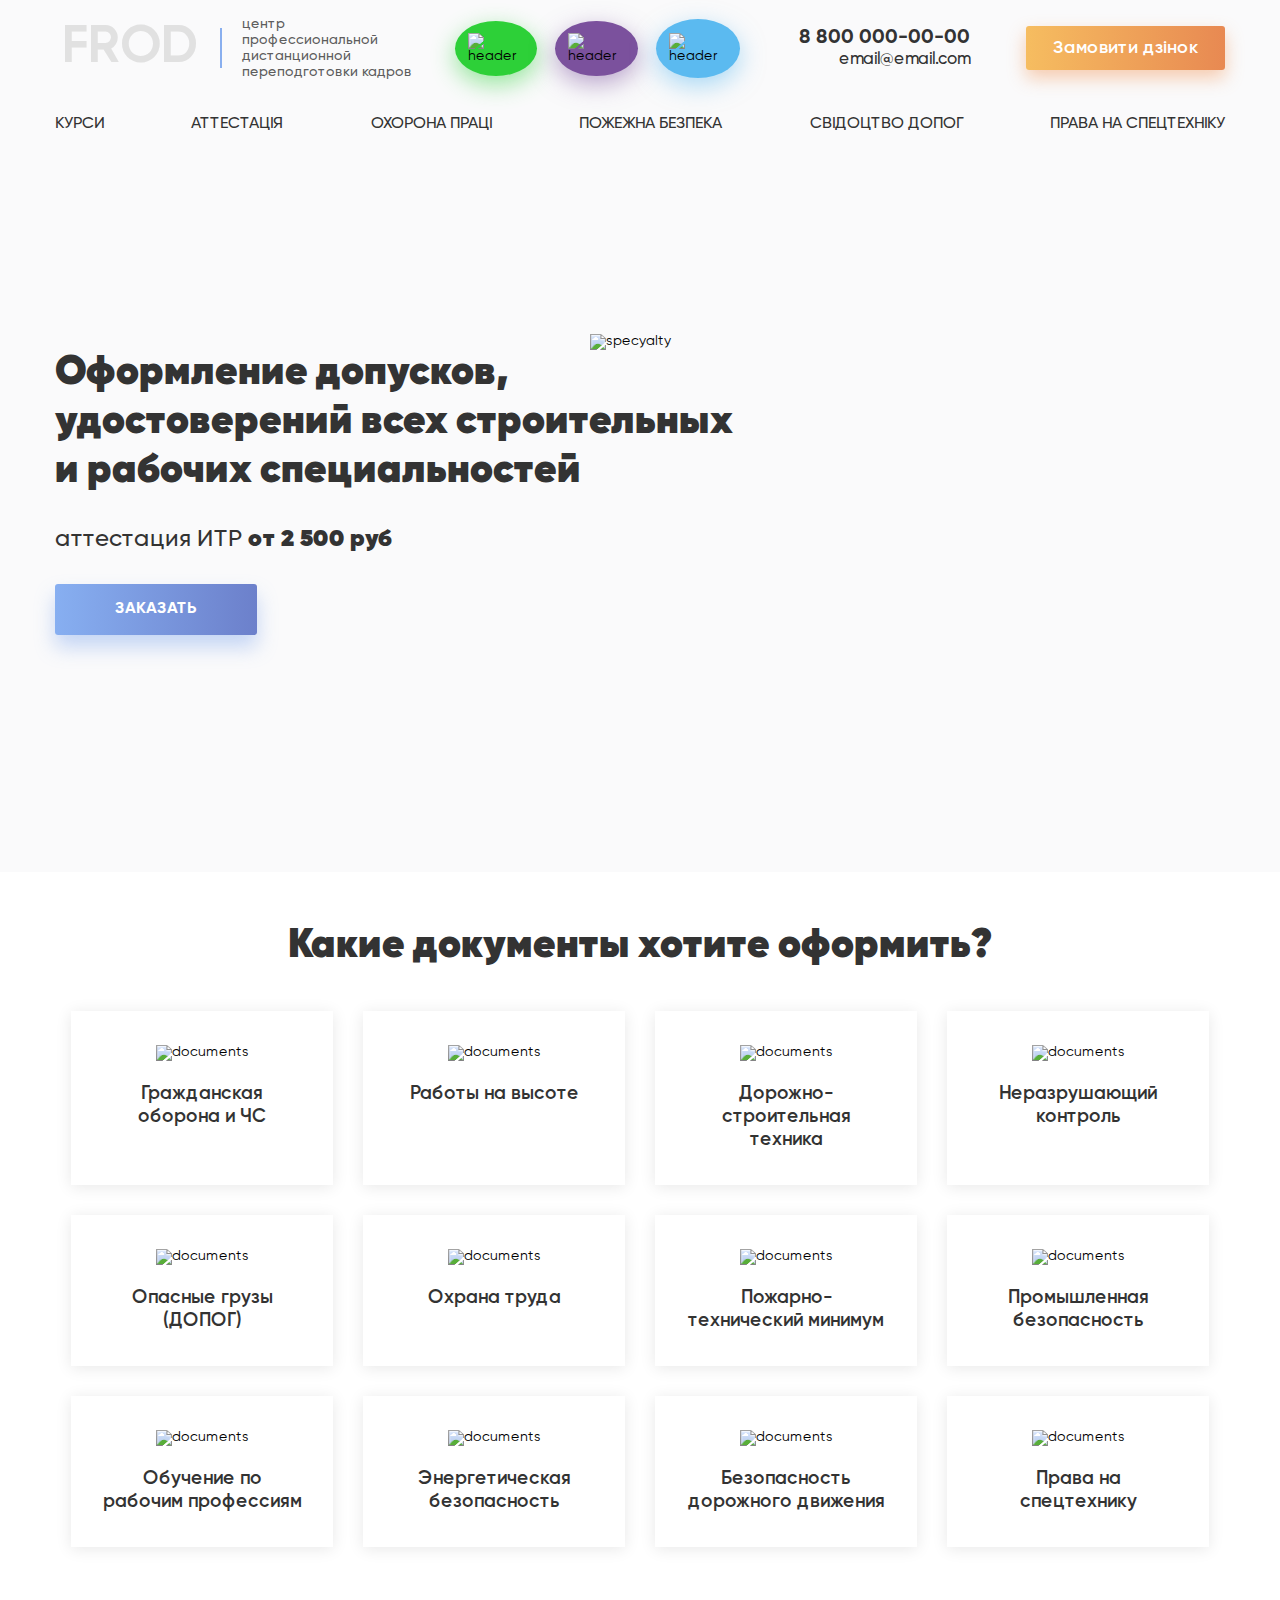
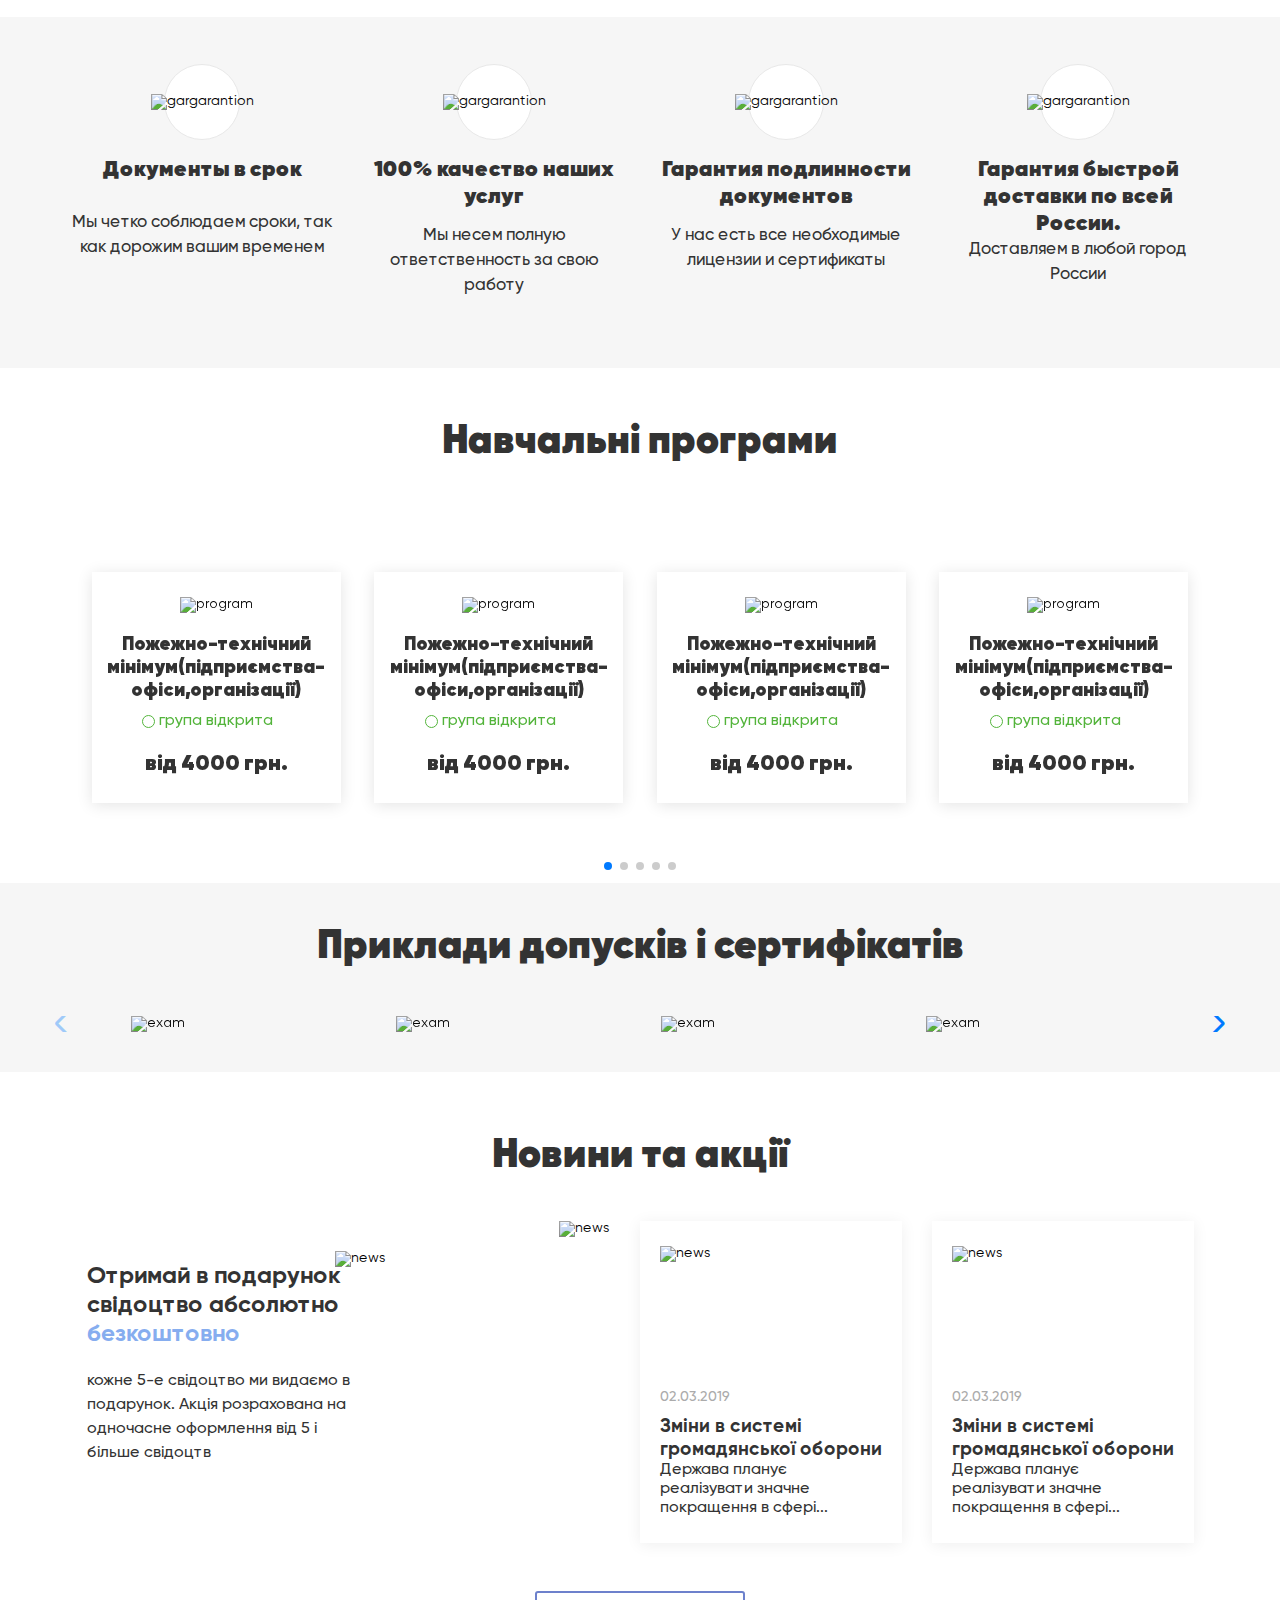
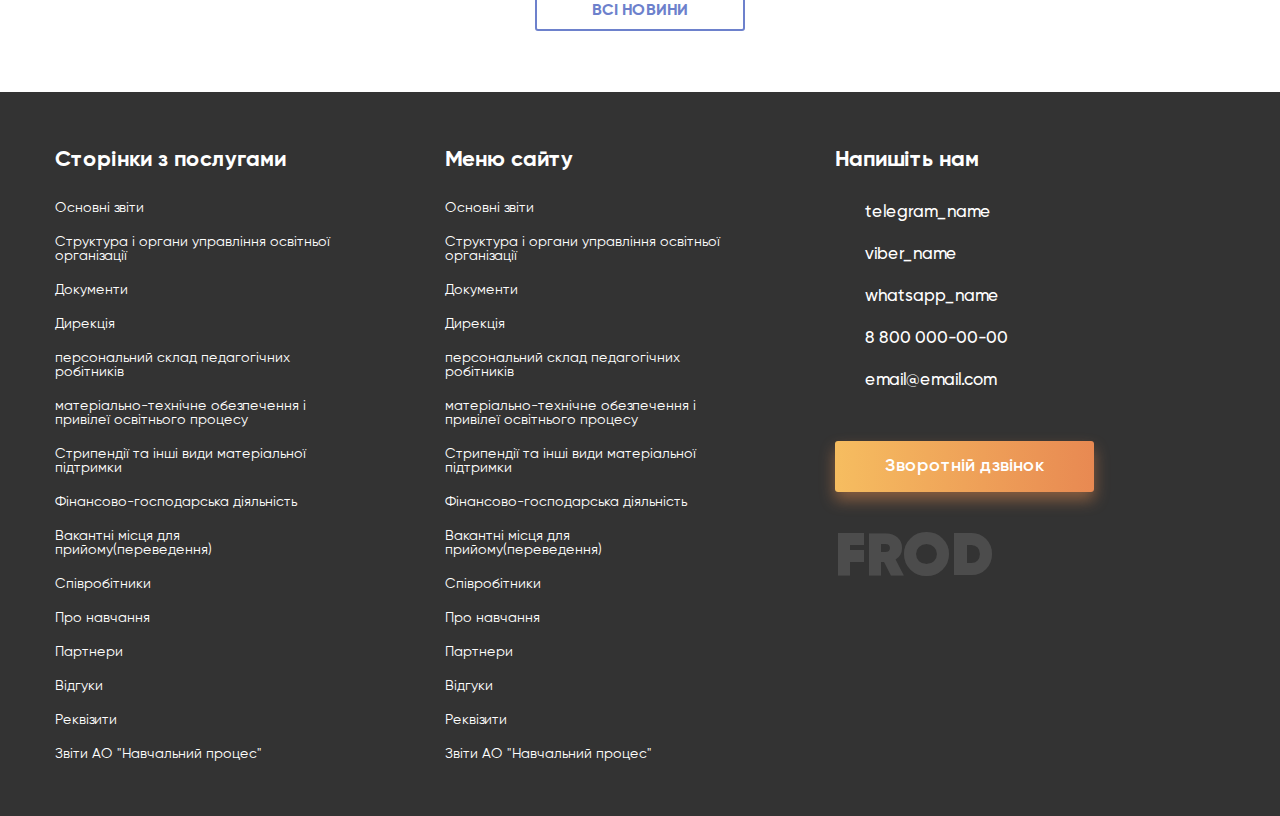
==== commit 831bf8ad: "Add files via upload" ====
--- a/index.html
+++ b/index.html
@@ -6,7 +6,7 @@
 	<meta charset="UTF-8">
 	<meta name="format-detection" content="telephone=no">
 	<!-- <style>body{opacity: 0;}</style> -->
-	<link rel="stylesheet" href="css/style.min.css?_v=20220426102103">
+	<link rel="stylesheet" href="css/style.min.css?_v=20220426151343">
 	<link rel="shortcut icon" href="favicon.ico">
 	<!-- <meta name="robots" content="noindex, nofollow"> -->
 	<meta name="viewport" content="width=device-width, initial-scale=1.0">
@@ -16,7 +16,7 @@
 	<div class="wrapper">
 		<header class="header">
 			<div class="header__container">
-				<a href="../index.html" class="header__logo">FROD</a>
+				<a href="./index.html" class="header__logo">FROD</a>
 				<div class="header__text">центр профессиональной дистанционной переподготовки кадров</div>
 				<div class="header__media">
 					<a href="#" class="media__whathsapp">
@@ -48,13 +48,13 @@
 							<a href="#">КУРСИ</a>
 						</li>
 						<li class="menu-navigation__link">
-							<a href="#">АТТЕСТАЦІЯ</a>
+							<a href="../atestation.html">АТТЕСТАЦІЯ</a>
 						</li>
 						<li class="menu-navigation__link">
 							<a href="#">ОХОРОНА ПРАЦІ</a>
 						</li>
 						<li class="menu-navigation__link">
-							<a href="#">ПОЖУЖНА БЕЗПЕКА</a>
+							<a href="#">ПОЖЕЖНА БЕЗПЕКА</a>
 						</li>
 						<li class="menu-navigation__link">
 							<a href="#">СВІДОЦТВО ДОПОГ</a>
@@ -72,7 +72,7 @@
 								<a href="#" class="menu__link">КУРСИ</a>
 							</li>
 							<li class="menu__item">
-								<a href="#" class="menu__link">АТТЕСТАЦІЯ</a>
+								<a href="./atestation.html" class="menu__link">АТТЕСТАЦІЯ</a>
 							</li>
 							<li class="menu__item">
 								<a href="#" class="menu__link">ОХОРОНА ПРАЦІ</a>
@@ -855,7 +855,7 @@
 			</div>
 		</div>
 	</div>
-	<script src="js/app.min.js?_v=20220426102103"></script>
+	<script src="js/app.min.js?_v=20220426151343"></script>
 </body>
 
 </html>--- a/css/style.min.css
+++ b/css/style.min.css
@@ -1 +1 @@
-@charset "UTF-8";@font-face{font-family:Gilroy;font-display:swap;src:url(../fonts/Gilroy-Bold.woff2) format("woff2"),url(../fonts/Gilroy-Bold.woff) format("woff");font-weight:700;font-style:normal}@font-face{font-family:Gilroy;font-display:swap;src:url(../fonts/Gilroy-Extrabold.woff2) format("woff2"),url(../fonts/Gilroy-Extrabold.woff) format("woff");font-weight:800;font-style:normal}@font-face{font-family:Gilroy;font-display:swap;src:url(../fonts/Gilroy-Heavy.woff2) format("woff2"),url(../fonts/Gilroy-Heavy.woff) format("woff");font-weight:800;font-style:normal}@font-face{font-family:Gilroy;font-display:swap;src:url(../fonts/Gilroy-Medium.woff2) format("woff2"),url(../fonts/Gilroy-Medium.woff) format("woff");font-weight:500;font-style:normal}@font-face{font-family:Gilroy;font-display:swap;src:url(../fonts/Gilroy-Semibold.woff2) format("woff2"),url(../fonts/Gilroy-Semibold.woff) format("woff");font-weight:600;font-style:normal}@font-face{font-family:Gilroy;font-display:swap;src:url(../fonts/Gilroy-Regular.woff2) format("woff2"),url(../fonts/Gilroy-Regular.woff) format("woff");font-weight:400;font-style:normal}*{padding:0;margin:0;border:0}*,:after,:before{-webkit-box-sizing:border-box;box-sizing:border-box}body,html{height:100%;min-width:320px}body{color:#000;line-height:1;font-family:Gilroy;font-size:.875rem;-ms-text-size-adjust:100%;-moz-text-size-adjust:100%;-webkit-text-size-adjust:100%;-webkit-font-smoothing:antialiased;-moz-osx-font-smoothing:grayscale}button,input,textarea{font-family:Gilroy;font-size:inherit}button{cursor:pointer;color:inherit;background-color:inherit}a{color:inherit}a:link,a:visited{text-decoration:none}a:hover{text-decoration:none}ul li{list-style:none}img{vertical-align:top}h1,h2,h3,h4,h5,h6{font-weight:inherit;font-size:inherit}body{height:100%}.lock body{overflow:hidden;-ms-touch-action:none;touch-action:none}.wrapper{min-height:100%;display:-webkit-box;display:-ms-flexbox;display:flex;-webkit-box-orient:vertical;-webkit-box-direction:normal;-ms-flex-direction:column;flex-direction:column;overflow:hidden}.wrapper>main{-webkit-box-flex:1;-ms-flex:1 1 auto;flex:1 1 auto}.wrapper>*{min-width:0}[class*=__container]{max-width:73.125rem;-webkit-box-sizing:content-box;box-sizing:content-box;margin:0 auto;padding:0 .9375rem}body::after{content:"";background-color:rgba(0,0,0,.5);position:fixed;width:100%;height:100%;top:0;left:0;opacity:0;-webkit-transition:opacity .8s ease 0s;-o-transition:opacity .8s ease 0s;transition:opacity .8s ease 0s;pointer-events:none;z-index:149}.popup-show body::after{opacity:1}.popup{position:fixed;top:0;left:0;bottom:0;right:0;padding:30px 10px;-webkit-transition:visibility .8s ease 0s;-o-transition:visibility .8s ease 0s;transition:visibility .8s ease 0s;visibility:hidden;pointer-events:none}.popup_show{z-index:150;visibility:visible;overflow:auto;pointer-events:auto}.popup_show .popup__content{visibility:visible;-webkit-transform:scale(1);-ms-transform:scale(1);transform:scale(1)}.popup__wrapper{display:-webkit-box;display:-ms-flexbox;display:flex;-webkit-box-orient:vertical;-webkit-box-direction:normal;-ms-flex-direction:column;flex-direction:column;-webkit-box-align:center;-ms-flex-align:center;align-items:center;min-height:100%;-webkit-box-flex:1;-ms-flex:1 1 auto;flex:1 1 auto;width:100%;display:flex;-webkit-box-pack:center;-ms-flex-pack:center;justify-content:center;align-items:center}.popup__content{visibility:hidden;-webkit-transform:scale(0);-ms-transform:scale(0);transform:scale(0);-webkit-transition:-webkit-transform .3s ease 0s;transition:-webkit-transform .3s ease 0s;-o-transition:transform .3s ease 0s;transition:transform .3s ease 0s;transition:transform .3s ease 0s,-webkit-transform .3s ease 0s;background-color:#eee;padding:20px;width:100%;max-width:900px;border-radius:20px}.lock .popup__content{visibility:visible}.spollers{display:-ms-grid;display:grid;gap:15px}.spollers__item{font-size:1.25rem}.spollers-footer__title{cursor:default;text-align:left;padding:.625rem .9375rem;border-radius:.3125rem;position:relative}._spoller-init .spollers-footer__title{cursor:pointer}._spoller-init .spollers-footer__title::after,._spoller-init .spollers-footer__title::before{content:"";position:absolute;right:10px;top:50%;background-color:#fff;height:2px;width:15px;-webkit-transition:-webkit-transform .5s ease 0s;transition:-webkit-transform .5s ease 0s;-o-transition:transform .5s ease 0s;transition:transform .5s ease 0s;transition:transform .5s ease 0s,-webkit-transform .5s ease 0s}._spoller-init .spollers-footer__title::before{-webkit-transform:translate(-75%,-50%) rotate(40deg);-ms-transform:translate(-75%,-50%) rotate(40deg);transform:translate(-75%,-50%) rotate(40deg)}._spoller-init .spollers-footer__title::after{-webkit-transform:translate(0,-50%) rotate(-40deg);-ms-transform:translate(0,-50%) rotate(-40deg);transform:translate(0,-50%) rotate(-40deg)}._spoller-init .spollers-footer__title._spoller-active::before{-webkit-transform:translateX(-75%) rotate(-40deg);-ms-transform:translateX(-75%) rotate(-40deg);transform:translateX(-75%) rotate(-40deg)}._spoller-init .spollers-footer__title._spoller-active::after{-webkit-transform:rotate(40deg);-ms-transform:rotate(40deg);transform:rotate(40deg)}.spollers__body{padding:1.25rem;border-radius:.3125rem;border:1px solid #eee}.news-block-tab__navigation{display:-webkit-box;display:-ms-flexbox;display:flex;-webkit-box-pack:center;-ms-flex-pack:center;justify-content:center}.news-block-tab__title{border:#b9b9b9 3px solid;padding:.625rem .9375rem;font-size:16px;font-weight:700;color:#b9b9b9;margin:50px 5px 68px}.news-block-tab__title._tab-active{border:#87b0ee 3px solid;color:#87b0ee}[class*=-ibg]{position:relative}[class*=-ibg] img{position:absolute;width:100%;height:100%;top:0;left:0;-o-object-fit:cover;object-fit:cover}[class*=-ibg_contain] img{-o-object-fit:contain;object-fit:contain}.title{font-weight:900;font-size:40px;line-height:122%;color:#333}@supports (font-size:clamp(1.5rem ,1.1363636364rem + 1.8181818182vw ,2.5rem)){.title{font-size:clamp(1.5rem ,1.1363636364rem + 1.8181818182vw ,2.5rem)}}@supports not (font-size:clamp(1.5rem ,1.1363636364rem + 1.8181818182vw ,2.5rem)){.title{font-size:calc(1.5rem + 1 * (100vw - 20rem)/ 55)}}.title-footer{font-weight:700;font-size:22px;line-height:27px;color:#fff;margin:0 0 27px 0}.header{background-color:#fafafb}.header__container{display:-ms-grid;display:grid;-ms-grid-rows:minmax(96px,auto) minmax(56px,auto);-ms-grid-columns:minmax(auto,150px) minmax(auto,250px) minmax(auto,285px) minmax(auto,245px) minmax(auto,210px);grid-template:minmax(96px,auto) minmax(56px,auto)/minmax(auto,150px) minmax(auto,250px) minmax(auto,285px) minmax(auto,245px) minmax(auto,210px)}.header__logo{z-index:51;display:-webkit-box;display:-ms-flexbox;display:flex;-webkit-box-pack:center;-ms-flex-pack:center;justify-content:center;-webkit-box-align:center;-ms-flex-align:center;align-items:center;font-weight:700;font-size:52px;line-height:63px;color:#e1e1e1}.header__text{z-index:2;display:-webkit-box;display:-ms-flexbox;display:flex;-webkit-box-align:center;-ms-flex-align:center;align-items:center;margin:0 35px;font-weight:500;font-size:14px;line-height:16px;color:#5d5d5d}.header__text::before{content:"";background-color:#89afef;position:relative;left:-20px;top:0;width:5px;height:40px}.header__media{z-index:2;display:-webkit-box;display:-ms-flexbox;display:flex;-webkit-box-pack:center;-ms-flex-pack:center;justify-content:center;-webkit-box-align:center;-ms-flex-align:center;align-items:center}.header__info{z-index:2;margin:0 15px 0 0;display:-webkit-box;display:-ms-flexbox;display:flex;-webkit-box-orient:vertical;-webkit-box-direction:normal;-ms-flex-direction:column;flex-direction:column;-webkit-box-align:end;-ms-flex-align:end;align-items:flex-end;-webkit-box-pack:center;-ms-flex-pack:center;justify-content:center}.header__button{z-index:2;-ms-grid-column:5;-ms-grid-column-span:2;grid-column:5/7;text-align:end;display:-webkit-box;display:-ms-flexbox;display:flex;-webkit-box-pack:end;-ms-flex-pack:end;justify-content:end;-webkit-box-align:center;-ms-flex-align:center;align-items:center;z-index:51}.header__button-link{font-weight:600;font-size:18px;line-height:21px;text-align:center;color:#fff;text-align:right;display:inline-block;padding:11.5px 27px;background:-webkit-gradient(linear,left top,right top,from(#f6bd60),to(#e88952));background:-o-linear-gradient(left,#f6bd60 0,#e88952 100%);background:linear-gradient(90deg,#f6bd60 0,#e88952 100%);-webkit-box-shadow:0 8px 18px rgba(242,147,81,.450503);box-shadow:0 8px 18px rgba(242,147,81,.450503);border-radius:3px}.header__menu-navigation{display:none}.media__whathsapp{padding:12.5px;background:#2dd038;-webkit-box-shadow:0 8px 25px rgba(45,208,56,.497678);box-shadow:0 8px 25px rgba(45,208,56,.497678);display:inline-block;border-radius:50%}.media__viber{margin:0 18px;padding:12.5px;background:#7b519d;-webkit-box-shadow:0 8px 25px rgba(123,81,157,.503797);box-shadow:0 8px 25px rgba(123,81,157,.503797);display:inline-block;border-radius:50%}.media__telegram{padding:14.5px 13.5px;display:inline-block;border-radius:50%;background:#5bbaf0;-webkit-box-shadow:0 8px 25px rgba(91,186,240,.5);box-shadow:0 8px 25px rgba(91,186,240,.5)}.info__phone{font-weight:700;font-size:20px;line-height:24px;color:#333;text-align:right;padding:0 0 0 25px;background:url(../img/header/Path.svg) no-repeat left}.info__email{font-weight:500;font-size:17px;line-height:20px;text-align:right;color:#333;padding:0 0 0 25px;background:url(../img/header/mail-black-envelope-symbol.svg) no-repeat left}.icon-menu{display:none}.header__menu{display:-webkit-box;display:-ms-flexbox;display:flex;-webkit-box-pack:center;-ms-flex-pack:center;justify-content:center;-ms-flex-item-align:center;-ms-grid-row-align:center;align-self:center}.menu__item{display:none}.menu-open .menu__body{overflow:auto;padding:85px 40px;position:absolute;width:100%;height:120%;top:0;left:0;background-color:#cecece;z-index:50}.menu-open .menu__body::after{content:"";position:fixed;width:100%;height:90px;top:0;left:0;z-index:1;background-color:#999}.menu-open .menu__item{margin:25px 10px;display:block}.menu-open .menu__link{font-size:24px;font-weight:600;letter-spacing:1.4px;line-height:130%}.page__specyalty{display:-webkit-box;display:-ms-flexbox;display:flex}@supports (margin-top:clamp(0.625rem ,0.1704545455rem + 2.2727272727vw ,1.875rem)){.page__navigation-pages{margin-top:clamp(.625rem ,.1704545455rem + 2.2727272727vw ,1.875rem)}}@supports not (margin-top:clamp(0.625rem ,0.1704545455rem + 2.2727272727vw ,1.875rem)){.page__navigation-pages{margin-top:calc(.625rem + 1.25 * (100vw - 20rem)/ 55)}}.page__contact-block{margin:50px 0 70px;position:relative}.specyalty{position:relative;bottom:0;right:0;min-height:80vh;display:-webkit-box;display:-ms-flexbox;display:flex;background-color:#fafafb}.specyalty__big-image img{position:absolute;bottom:0;right:0;height:147.9%;-o-object-fit:cover;object-fit:cover;z-index:1}.specyalty__container{display:-webkit-box;display:-ms-flexbox;display:flex;-webkit-box-flex:1;-ms-flex:1 1 auto;flex:1 1 auto;-webkit-box-align:center;-ms-flex-align:center;align-items:center}.specyalty__content{display:-webkit-box;display:-ms-flexbox;display:flex;-webkit-box-align:center;-ms-flex-align:center;align-items:center}.specyalty__body{z-index:3}.specyalty__price{font-weight:500;line-height:120%;color:#333;margin:30px 0 30px 0}@supports (font-size:clamp(1.125rem ,0.9886363636rem + 0.6818181818vw ,1.5rem)){.specyalty__price{font-size:clamp(1.125rem ,.9886363636rem + .6818181818vw ,1.5rem)}}@supports not (font-size:clamp(1.125rem ,0.9886363636rem + 0.6818181818vw ,1.5rem)){.specyalty__price{font-size:calc(1.125rem + .375 * (100vw - 20rem)/ 55)}}.specyalty__price span{font-weight:800}.specyalty__button{margin:0 0 40px 0;font-weight:700;font-size:16px;line-height:19px;text-align:center;text-transform:uppercase;color:#fff;background:-webkit-gradient(linear,left top,right top,from(#87aff1),color-stop(100%,#6c80cb),to(#6c80cb));background:-o-linear-gradient(left,#87aff1 0,#6c80cb 100%,#6c80cb 100%);background:linear-gradient(90deg,#87aff1 0,#6c80cb 100%,#6c80cb 100%);-webkit-box-shadow:0 12px 20px rgba(132,170,237,.454846);box-shadow:0 12px 20px rgba(132,170,237,.454846);border-radius:3px;padding:16px 60px;display:inline-block}.specyalty__image img{display:none}.documents{margin:50px 0 70px 0}.documents__title{text-align:center}.documents__cards{margin:40px 0 0 0;-webkit-box-pack:center;-ms-flex-pack:center;justify-content:center;display:-ms-grid;display:grid;grid-template-columns:repeat(auto-fit,minmax(auto,262px));gap:30px}.cards__card{background:#fff;-webkit-box-shadow:0 2px 15px rgba(0,0,0,.096);box-shadow:0 2px 15px rgba(0,0,0,.096);padding:34px 30px;text-align:center;-webkit-transition:all .5s ease 0s;-o-transition:all .5s ease 0s;transition:all .5s ease 0s}.cards__card:hover{-webkit-transform:scale(1.1);-ms-transform:scale(1.1);transform:scale(1.1)}.card__title{margin:21px 0 0 0;font-weight:600;font-size:19px;line-height:23px;text-align:center;color:#333}.garantion{background-color:#f6f6f6;padding:40px 0 0}@supports (padding-bottom:clamp(0.0000000625rem ,-0.9090908239rem + 4.5454544318vw ,2.5rem)){.garantion{padding-bottom:clamp(.0000000625rem ,-.9090908239rem + 4.5454544318vw ,2.5rem)}}@supports not (padding-bottom:clamp(0.0000000625rem ,-0.9090908239rem + 4.5454544318vw ,2.5rem)){.garantion{padding-bottom:calc(.0000000625rem + 2.4999999375 * (100vw - 20rem)/ 55)}}.garantion__garantion-cards{display:-ms-grid;display:grid;-webkit-box-pack:center;-ms-flex-pack:center;justify-content:center;grid-template-columns:repeat(auto-fit,minmax(auto,262px));gap:30px}.garantion-cards__garantion-card{display:-ms-grid;display:grid;-ms-grid-rows:90px minmax(20px,auto) minmax(90px,auto);-ms-grid-columns:1fr;grid-template:90px minmax(20px,auto) minmax(90px,auto)/1fr;text-align:center}.gargarantion-card__icon img{position:relative;z-index:2}.gargarantion-card__icon{-ms-grid-row:1;-ms-grid-row-span:1;grid-row:1/2;position:relative;display:-webkit-box;display:-ms-flexbox;display:flex;-webkit-box-orient:vertical;-webkit-box-direction:normal;-ms-flex-direction:column;flex-direction:column;-webkit-box-pack:center;-ms-flex-pack:center;justify-content:center;-webkit-box-align:center;-ms-flex-align:center;align-items:center}.gargarantion-card__icon::before{content:"";background:#fff;border:1px solid #e8e8e8;border-radius:50%;padding:37px;position:absolute}.gargarantion-card__title{margin:10px 0 0 0;-ms-grid-row:2;-ms-grid-row-span:1;grid-row:2/3;font-weight:800;font-size:22px;line-height:27px;text-align:center;color:#333}.gargarantion-card__text{-webkit-box-pack:start;-ms-flex-pack:start;justify-content:start;-ms-grid-row:3;-ms-grid-row-span:1;grid-row:3/4;font-weight:500;font-size:17px;line-height:147%;text-align:center;color:#333}.program__container{text-align:center}@supports (margin-top:clamp(1.875rem ,1.4204545455rem + 2.2727272727vw ,3.125rem)){.program__title{margin-top:clamp(1.875rem ,1.4204545455rem + 2.2727272727vw ,3.125rem)}}@supports not (margin-top:clamp(1.875rem ,1.4204545455rem + 2.2727272727vw ,3.125rem)){.program__title{margin-top:calc(1.875rem + 1.25 * (100vw - 20rem)/ 55)}}@supports (margin-bottom:clamp(0.625rem ,-0.5113636364rem + 5.6818181818vw ,3.75rem)){.program__title{margin-bottom:clamp(.625rem ,-.5113636364rem + 5.6818181818vw ,3.75rem)}}@supports not (margin-bottom:clamp(0.625rem ,-0.5113636364rem + 5.6818181818vw ,3.75rem)){.program__title{margin-bottom:calc(.625rem + 3.125 * (100vw - 20rem)/ 55)}}.swiper-slide__program-slides{margin:40px 20px;display:-webkit-box;display:-ms-flexbox;display:flex;-webkit-box-orient:horizontal;-webkit-box-direction:normal;-ms-flex-direction:row;flex-direction:row;-ms-flex-wrap:wrap;flex-wrap:wrap}@supports (margin-bottom:clamp(1.875rem ,1.1931818182rem + 3.4090909091vw ,3.75rem)){.swiper-slide__program-slides{margin-bottom:clamp(1.875rem ,1.1931818182rem + 3.4090909091vw ,3.75rem)}}@supports not (margin-bottom:clamp(1.875rem ,1.1931818182rem + 3.4090909091vw ,3.75rem)){.swiper-slide__program-slides{margin-bottom:calc(1.875rem + 1.875 * (100vw - 20rem)/ 55)}}.program-slides__program-slide{display:-webkit-box;display:-ms-flexbox;display:flex;-webkit-box-orient:vertical;-webkit-box-direction:normal;-ms-flex-direction:column;flex-direction:column;margin:5px auto 20px;-webkit-box-flex:0;-ms-flex:0 1 22%;flex:0 1 22%;-webkit-box-pack:center;-ms-flex-pack:center;justify-content:center;-webkit-box-shadow:0 2px 15px rgba(0,0,0,.11);box-shadow:0 2px 15px rgba(0,0,0,.11)}.program-slide__image{padding:25px 25px 20px 25px}.program-slide__image img{max-width:215px}.program-slide__title{padding:0 10px;-webkit-box-flex:1;-ms-flex:1 1 auto;flex:1 1 auto;font-weight:800;font-size:19px;line-height:23px;text-align:center;color:#333}.program-slide__state{margin:10px auto 0;font-weight:500;font-size:16px;line-height:19px;text-align:center;color:#53b43b;background:url(../img/program/Path.svg) left no-repeat;padding:0 15px;position:relative}.program-slide__state::before{content:"";position:absolute;width:13px;height:13px;left:-2px;top:3px;border-radius:50%;border:solid 1.7px #53b43b;display:inline-block}.program-slide__price{margin:20px 0 25px 0;font-weight:800;font-size:22px;line-height:27px;text-align:center;color:#333}.exam{padding:40px 0;background:#f6f6f6}.exam__container{position:relative}.exam__title{text-align:center;margin:0 0 45px 0}.exam__slider::after{content:"";position:absolute;top:0;left:0;width:55px;height:100%;background-color:#f6f6f6;display:block;z-index:2}.exam__slider::before{content:"";position:absolute;top:0;right:0;width:55px;height:100%;background-color:#f6f6f6;display:block;z-index:2}.exam__slide-image{max-width:223px;margin:0 auto}.swiper-button-prev{margin:-12px}.swiper-button-next{margin:-12px}.news{margin:60px 0 70px}.news__container{text-align:center}.news__body{text-align:left;display:-ms-grid;display:grid;-ms-grid-rows:1fr;-ms-grid-columns:minmax(auto,555px) 30px minmax(auto,555px);grid-template:1fr/minmax(auto,555px) minmax(auto,555px);-webkit-column-gap:30px;-moz-column-gap:30px;column-gap:30px;margin:40px 0 58px 0}.news__present{margin:0;position:relative;display:-ms-grid;display:grid;-ms-grid-rows:1fr;-ms-grid-columns:minmax(auto,295px) minmax(auto,260px);grid-template:1fr/minmax(auto,295px) minmax(auto,260px)}.news__columns-news{display:-ms-grid;display:grid;grid-template-columns:repeat(auto-fit,minmax(auto,262px));gap:30px}.news__button{font-weight:700;font-size:16px;line-height:130%;text-transform:uppercase;color:#6d81cc;border:2px solid #6d81cc;border-radius:3px;padding:10px 55px;text-align:center}.present__full-image{-ms-grid-row:1;-ms-grid-row-span:1;grid-row:1/2;-ms-grid-column:2;-ms-grid-column-span:1;grid-column:2/3}.present__full-image img{position:absolute;height:100%;right:0;top:0}.present__body{margin:41px 0 40px 32px;-ms-grid-row:1;-ms-grid-row-span:1;grid-row:1/2;-ms-grid-column:1;-ms-grid-column-span:1;grid-column:1/2}.present__title{position:relative;z-index:3;margin:0 0 20px 0;font-weight:700;font-size:24px;line-height:29px;color:#333}.present__text{position:relative;z-index:3;font-weight:500;font-size:16px;line-height:150%;color:#333}.present__title span{color:#86adef}.present__image{position:relative;margin:30px 0 0 -15px;z-index:2;-ms-grid-row:1;-ms-grid-row-span:1;grid-row:1/2;-ms-grid-column:2;-ms-grid-column-span:1;grid-column:2/3}.columns-news__column-news{padding:25px 20px;margin:0;-webkit-box-shadow:0 2px 15px rgba(0,0,0,.0677994);box-shadow:0 2px 15px rgba(0,0,0,.0677994)}.column-news__image{position:relative;padding:0 0 60% 0}.column-news__image img{position:absolute;height:100%;width:100%;top:0;left:0;-o-object-fit:cover;object-fit:cover}.column-news__the-data{display:block;margin:10px 0;font-weight:500;font-size:14px;line-height:16px;color:#ababab}.column-news__title{display:inline-block;font-weight:700;font-size:19px;line-height:23px;color:#333}.column-news__text{display:inline-block;font-weight:500;font-size:16px;line-height:19px;color:#333}@supports (margin-bottom:clamp(0.625rem ,-0.0568181818rem + 3.4090909091vw ,2.5rem)){.news-block__title{margin-bottom:clamp(.625rem ,-.0568181818rem + 3.4090909091vw ,2.5rem)}}@supports not (margin-bottom:clamp(0.625rem ,-0.0568181818rem + 3.4090909091vw ,2.5rem)){.news-block__title{margin-bottom:calc(.625rem + 1.875 * (100vw - 20rem)/ 55)}}@supports (margin-top:clamp(0.9375rem ,0.1420454545rem + 3.9772727273vw ,3.125rem)){.news-block__title{margin-top:clamp(.9375rem ,.1420454545rem + 3.9772727273vw ,3.125rem)}}@supports not (margin-top:clamp(0.9375rem ,0.1420454545rem + 3.9772727273vw ,3.125rem)){.news-block__title{margin-top:calc(.9375rem + 2.1875 * (100vw - 20rem)/ 55)}}.navigation-pages__container{display:-webkit-box;display:-ms-flexbox;display:flex}.navigation-pages__home{font-weight:500;font-size:15px;line-height:18px;border-bottom:1px #86afef solid;color:#86afef}.navigation-pages__curent{padding:0 0 0 3px;font-weight:500;font-size:15px;line-height:18px;border-bottom:1px #5f5f5f solid;color:#858585}.contact-block__container{display:-ms-grid;display:grid;-ms-grid-rows:1fr;-ms-grid-columns:minmax(auto,680px) minmax(auto,460px);grid-template:1fr/minmax(auto,680px) minmax(auto,460px)}.contact-block__full-image img{display:none}.contact-block__text{margin:20px 0 45px;font-weight:500;font-size:17px;line-height:20px;color:#333}.contact-block__info-contact{display:-ms-grid;display:grid}.contact-block__qr-cod{margin:50px 15px 0 0;-webkit-box-align:center;-ms-flex-align:center;align-items:center}.contact-block__contact-form{background-color:#87b0ee;padding:35px 70px}.info-contact__number{font-weight:700;font-size:20px;line-height:24px;color:#333;padding:0 0 0 25px;background:url(../img/page-contact/Path.svg) no-repeat left}.info-contact__email{margin:20px 0 50px;font-weight:500;font-size:18px;line-height:21px;color:#333;padding:0 0 0 25px;background:url(../img/page-contact/mail-black-envelope-symbol.svg) no-repeat left}.qr-cod__title{margin:0 0 15px 0;font-weight:700;font-size:18px;line-height:130%;color:#333}.qr-cod__text{font-weight:400;font-size:16px;line-height:138%;color:#333}.contact-form__title{font-weight:800;line-height:38px;text-align:center;color:#fff;margin:0 0 30px 0}@supports (font-size:clamp(1.5rem ,1.3636363636rem + 0.6818181818vw ,1.875rem)){.contact-form__title{font-size:clamp(1.5rem ,1.3636363636rem + .6818181818vw ,1.875rem)}}@supports not (font-size:clamp(1.5rem ,1.3636363636rem + 0.6818181818vw ,1.875rem)){.contact-form__title{font-size:calc(1.5rem + .375 * (100vw - 20rem)/ 55)}}.contact-form__documents{max-width:100%;min-width:100%;max-height:120px;min-height:120px;border-radius:3px;margin:14px 0;width:100%;font-weight:500;font-size:15px;line-height:18px;color:#7b7b7b;padding:12px 16px}.contact-form__name{border-radius:3px;width:100%;padding:12px 16px}.contact-form__phone{border-radius:3px;width:100%;padding:12px 16px}.contact-form__email{border-radius:3px;margin:14px 0;width:100%;padding:12px 16px}.contact-form__button{display:-webkit-box;display:-ms-flexbox;display:flex;-webkit-box-pack:center;-ms-flex-pack:center;justify-content:center;border-radius:3px;background:-webkit-gradient(linear,left top,right top,from(#f6bd60),to(#e88952));background:-o-linear-gradient(left,#f6bd60 0,#e88952 100%);background:linear-gradient(90deg,#f6bd60 0,#e88952 100%);-webkit-box-shadow:0 8px 18px rgba(167,108,67,.43892);box-shadow:0 8px 18px rgba(167,108,67,.43892);border-radius:3px;padding:12px 0;margin:20px 62px;font-weight:700;font-size:16px;line-height:19px;text-align:center;color:#fff}.swiper{overflow:hidden}.swiper-wrapper{width:100%;height:100%;-webkit-box-sizing:content-box;box-sizing:content-box;display:-webkit-box;display:-ms-flexbox;display:flex;position:relative}.swiper-vertical .swiper-wrapper{-webkit-box-orient:vertical;-webkit-box-direction:normal;-ms-flex-direction:column;flex-direction:column}.swiper-autoheight .swiper-wrapper{-webkit-box-align:start;-ms-flex-align:start;align-items:flex-start}.swiper-initialized .swiper-slide{-ms-flex-negative:0;flex-shrink:0}.swiper-android .swiper-slide,.swiper-android .swiper-wrapper{-webkit-transform:translate3d(0,0,0);transform:translate3d(0,0,0)}.swiper-button-lock{display:none!important}@font-face{font-family:swiper-icons;src:url("data:application/font-woff;charset=utf-8;base64, [base64]//wADZ2x5ZgAAAywAAADMAAAD2MHtryVoZWFkAAABbAAAADAAAAA2E2+eoWhoZWEAAAGcAAAAHwAAACQC9gDzaG10eAAAAigAAAAZAAAArgJkABFsb2NhAAAC0AAAAFoAAABaFQAUGG1heHAAAAG8AAAAHwAAACAAcABAbmFtZQAAA/gAAAE5AAACXvFdBwlwb3N0AAAFNAAAAGIAAACE5s74hXjaY2BkYGAAYpf5Hu/j+W2+MnAzMYDAzaX6QjD6/4//Bxj5GA8AuRwMYGkAPywL13jaY2BkYGA88P8Agx4j+/8fQDYfA1AEBWgDAIB2BOoAeNpjYGRgYNBh4GdgYgABEMnIABJzYNADCQAACWgAsQB42mNgYfzCOIGBlYGB0YcxjYGBwR1Kf2WQZGhhYGBiYGVmgAFGBiQQkOaawtDAoMBQxXjg/wEGPcYDDA4wNUA2CCgwsAAAO4EL6gAAeNpj2M0gyAACqxgGNWBkZ2D4/wMA+xkDdgAAAHjaY2BgYGaAYBkGRgYQiAHyGMF8FgYHIM3DwMHABGQrMOgyWDLEM1T9/w8UBfEMgLzE////P/5//f/V/xv+r4eaAAeMbAxwIUYmIMHEgKYAYjUcsDAwsLKxc3BycfPw8jEQA/[base64]/uznmfPFBNODM2K7MTQ45YEAZqGP81AmGGcF3iPqOop0r1SPTaTbVkfUe4HXj97wYE+yNwWYxwWu4v1ugWHgo3S1XdZEVqWM7ET0cfnLGxWfkgR42o2PvWrDMBSFj/IHLaF0zKjRgdiVMwScNRAoWUoH78Y2icB/yIY09An6AH2Bdu/UB+yxopYshQiEvnvu0dURgDt8QeC8PDw7Fpji3fEA4z/PEJ6YOB5hKh4dj3EvXhxPqH/SKUY3rJ7srZ4FZnh1PMAtPhwP6fl2PMJMPDgeQ4rY8YT6Gzao0eAEA409DuggmTnFnOcSCiEiLMgxCiTI6Cq5DZUd3Qmp10vO0LaLTd2cjN4fOumlc7lUYbSQcZFkutRG7g6JKZKy0RmdLY680CDnEJ+UMkpFFe1RN7nxdVpXrC4aTtnaurOnYercZg2YVmLN/d/gczfEimrE/fs/bOuq29Zmn8tloORaXgZgGa78yO9/cnXm2BpaGvq25Dv9S4E9+5SIc9PqupJKhYFSSl47+Qcr1mYNAAAAeNptw0cKwkAAAMDZJA8Q7OUJvkLsPfZ6zFVERPy8qHh2YER+3i/BP83vIBLLySsoKimrqKqpa2hp6+jq6RsYGhmbmJqZSy0sraxtbO3sHRydnEMU4uR6yx7JJXveP7WrDycAAAAAAAH//wACeNpjYGRgYOABYhkgZgJCZgZNBkYGLQZtIJsFLMYAAAw3ALgAeNolizEKgDAQBCchRbC2sFER0YD6qVQiBCv/H9ezGI6Z5XBAw8CBK/m5iQQVauVbXLnOrMZv2oLdKFa8Pjuru2hJzGabmOSLzNMzvutpB3N42mNgZGBg4GKQYzBhYMxJLMlj4GBgAYow/P/PAJJhLM6sSoWKfWCAAwDAjgbRAAB42mNgYGBkAIIbCZo5IPrmUn0hGA0AO8EFTQAA");font-weight:400;font-style:normal}:root{--swiper-theme-color:#007aff}.swiper1{margin-left:auto;margin-right:auto;position:relative;overflow:hidden;list-style:none;padding:0;z-index:1}.swiper{margin-left:auto;margin-right:auto;position:relative;overflow:hidden;list-style:none;padding:0;z-index:1}.swiper-vertical>.swiper-wrapper{-webkit-box-orient:vertical;-webkit-box-direction:normal;-ms-flex-direction:column;flex-direction:column}.swiper-wrapper{position:relative;width:100%;height:100%;z-index:1;display:-webkit-box;display:-ms-flexbox;display:flex;-webkit-transition-property:-webkit-transform;transition-property:-webkit-transform;-o-transition-property:transform;transition-property:transform;transition-property:transform,-webkit-transform;-webkit-box-sizing:content-box;box-sizing:content-box}.swiper-android .swiper-slide,.swiper-wrapper{-webkit-transform:translate3d(0,0,0);transform:translate3d(0,0,0)}.swiper-pointer-events{-ms-touch-action:pan-y;touch-action:pan-y}.swiper-pointer-events.swiper-vertical{-ms-touch-action:pan-x;touch-action:pan-x}.swiper-slide{-ms-flex-negative:0;flex-shrink:0;width:100%;height:100%;position:relative;-webkit-transition-property:-webkit-transform;transition-property:-webkit-transform;-o-transition-property:transform;transition-property:transform;transition-property:transform,-webkit-transform}.swiper-slide-invisible-blank{visibility:hidden}.swiper-autoheight,.swiper-autoheight .swiper-slide{height:auto}.swiper-autoheight .swiper-wrapper{-webkit-box-align:start;-ms-flex-align:start;align-items:flex-start;-webkit-transition-property:height,-webkit-transform;transition-property:height,-webkit-transform;-o-transition-property:transform,height;transition-property:transform,height;transition-property:transform,height,-webkit-transform}.swiper-3d,.swiper-3d.swiper-css-mode .swiper-wrapper{-webkit-perspective:1200px;perspective:1200px}.swiper-3d .swiper-cube-shadow,.swiper-3d .swiper-slide,.swiper-3d .swiper-slide-shadow,.swiper-3d .swiper-slide-shadow-bottom,.swiper-3d .swiper-slide-shadow-left,.swiper-3d .swiper-slide-shadow-right,.swiper-3d .swiper-slide-shadow-top,.swiper-3d .swiper-wrapper{-webkit-transform-style:preserve-3d;transform-style:preserve-3d}.swiper-3d .swiper-slide-shadow,.swiper-3d .swiper-slide-shadow-bottom,.swiper-3d .swiper-slide-shadow-left,.swiper-3d .swiper-slide-shadow-right,.swiper-3d .swiper-slide-shadow-top{position:absolute;left:0;top:0;width:100%;height:100%;pointer-events:none;z-index:10}.swiper-3d .swiper-slide-shadow{background:rgba(0,0,0,.15)}.swiper-3d .swiper-slide-shadow-left{background-image:-webkit-gradient(linear,right top,left top,from(rgba(0,0,0,.5)),to(rgba(0,0,0,0)));background-image:-o-linear-gradient(right,rgba(0,0,0,.5),rgba(0,0,0,0));background-image:linear-gradient(to left,rgba(0,0,0,.5),rgba(0,0,0,0))}.swiper-3d .swiper-slide-shadow-right{background-image:-webkit-gradient(linear,left top,right top,from(rgba(0,0,0,.5)),to(rgba(0,0,0,0)));background-image:-o-linear-gradient(left,rgba(0,0,0,.5),rgba(0,0,0,0));background-image:linear-gradient(to right,rgba(0,0,0,.5),rgba(0,0,0,0))}.swiper-3d .swiper-slide-shadow-top{background-image:-webkit-gradient(linear,left bottom,left top,from(rgba(0,0,0,.5)),to(rgba(0,0,0,0)));background-image:-o-linear-gradient(bottom,rgba(0,0,0,.5),rgba(0,0,0,0));background-image:linear-gradient(to top,rgba(0,0,0,.5),rgba(0,0,0,0))}.swiper-3d .swiper-slide-shadow-bottom{background-image:-webkit-gradient(linear,left top,left bottom,from(rgba(0,0,0,.5)),to(rgba(0,0,0,0)));background-image:-o-linear-gradient(top,rgba(0,0,0,.5),rgba(0,0,0,0));background-image:linear-gradient(to bottom,rgba(0,0,0,.5),rgba(0,0,0,0))}.swiper-css-mode>.swiper-wrapper{overflow:auto;scrollbar-width:none;-ms-overflow-style:none}.swiper-css-mode>.swiper-wrapper::-webkit-scrollbar{display:none}.swiper-css-mode>.swiper-wrapper>.swiper-slide{scroll-snap-align:start start}.swiper-horizontal.swiper-css-mode>.swiper-wrapper{-ms-scroll-snap-type:x mandatory;scroll-snap-type:x mandatory}.swiper-vertical.swiper-css-mode>.swiper-wrapper{-ms-scroll-snap-type:y mandatory;scroll-snap-type:y mandatory}.swiper-centered>.swiper-wrapper::before{content:"";-ms-flex-negative:0;flex-shrink:0;-webkit-box-ordinal-group:10000;-ms-flex-order:9999;order:9999}.swiper-centered.swiper-horizontal>.swiper-wrapper>.swiper-slide:first-child{-webkit-margin-start:var(--swiper-centered-offset-before);margin-inline-start:var(--swiper-centered-offset-before)}.swiper-centered.swiper-horizontal>.swiper-wrapper::before{height:100%;min-height:1px;width:var(--swiper-centered-offset-after)}.swiper-centered.swiper-vertical>.swiper-wrapper>.swiper-slide:first-child{-webkit-margin-before:var(--swiper-centered-offset-before);margin-block-start:var(--swiper-centered-offset-before)}.swiper-centered.swiper-vertical>.swiper-wrapper::before{width:100%;min-width:1px;height:var(--swiper-centered-offset-after)}.swiper-centered>.swiper-wrapper>.swiper-slide{scroll-snap-align:center center}.swiper-virtual.swiper-css-mode .swiper-wrapper::after{content:"";position:absolute;left:0;top:0;pointer-events:none}.swiper-virtual.swiper-css-mode.swiper-horizontal .swiper-wrapper::after{height:1px;width:var(--swiper-virtual-size)}.swiper-virtual.swiper-css-mode.swiper-vertical .swiper-wrapper::after{width:1px;height:var(--swiper-virtual-size)}:root{--swiper-navigation-size:44px}.swiper-button-next,.swiper-button-prev{position:absolute;top:50%;width:calc(var(--swiper-navigation-size)/ 44 * 27);height:var(--swiper-navigation-size);margin-top:calc(0px - var(--swiper-navigation-size)/ 2);z-index:10;cursor:pointer;display:-webkit-box;display:-ms-flexbox;display:flex;-webkit-box-align:center;-ms-flex-align:center;align-items:center;-webkit-box-pack:center;-ms-flex-pack:center;justify-content:center;color:var(--swiper-navigation-color,var(--swiper-theme-color))}.swiper-button-next.swiper-button-disabled,.swiper-button-prev.swiper-button-disabled{opacity:.35;cursor:auto;pointer-events:none}.swiper-button-next:after,.swiper-button-prev:after{font-family:swiper-icons;font-size:var(--swiper-navigation-size);text-transform:none!important;letter-spacing:0;text-transform:none;font-variant:initial;line-height:1}.swiper-button-prev,.swiper-rtl .swiper-button-next{left:10px;right:auto}.swiper-button-prev:after,.swiper-rtl .swiper-button-next:after{content:"prev"}.swiper-button-next,.swiper-rtl .swiper-button-prev{right:10px;left:auto}.swiper-button-next:after,.swiper-rtl .swiper-button-prev:after{content:"next"}.swiper-button-lock{display:none}.swiper-pagination{position:absolute;text-align:center;-webkit-transition:.3s opacity;-o-transition:.3s opacity;transition:.3s opacity;-webkit-transform:translate3d(0,0,0);transform:translate3d(0,0,0);z-index:10}.swiper-pagination.swiper-pagination-hidden{opacity:0}.swiper-horizontal>.swiper-pagination-bullets,.swiper-pagination-bullets.swiper-pagination-horizontal,.swiper-pagination-custom,.swiper-pagination-fraction{bottom:10px;left:0;width:100%}.swiper-pagination-bullets-dynamic{overflow:hidden;font-size:0}.swiper-pagination-bullets-dynamic .swiper-pagination-bullet{-webkit-transform:scale(.33);-ms-transform:scale(.33);transform:scale(.33);position:relative}.swiper-pagination-bullets-dynamic .swiper-pagination-bullet-active{-webkit-transform:scale(1);-ms-transform:scale(1);transform:scale(1)}.swiper-pagination-bullets-dynamic .swiper-pagination-bullet-active-main{-webkit-transform:scale(1);-ms-transform:scale(1);transform:scale(1)}.swiper-pagination-bullets-dynamic .swiper-pagination-bullet-active-prev{-webkit-transform:scale(.66);-ms-transform:scale(.66);transform:scale(.66)}.swiper-pagination-bullets-dynamic .swiper-pagination-bullet-active-prev-prev{-webkit-transform:scale(.33);-ms-transform:scale(.33);transform:scale(.33)}.swiper-pagination-bullets-dynamic .swiper-pagination-bullet-active-next{-webkit-transform:scale(.66);-ms-transform:scale(.66);transform:scale(.66)}.swiper-pagination-bullets-dynamic .swiper-pagination-bullet-active-next-next{-webkit-transform:scale(.33);-ms-transform:scale(.33);transform:scale(.33)}.swiper-pagination-bullet{width:var(--swiper-pagination-bullet-width,var(--swiper-pagination-bullet-size,8px));height:var(--swiper-pagination-bullet-height,var(--swiper-pagination-bullet-size,8px));display:inline-block;border-radius:50%;background:var(--swiper-pagination-bullet-inactive-color,#000);opacity:var(--swiper-pagination-bullet-inactive-opacity,.2)}button.swiper-pagination-bullet{border:none;margin:0;padding:0;-webkit-box-shadow:none;box-shadow:none;-webkit-appearance:none;-moz-appearance:none;appearance:none}.swiper-pagination-clickable .swiper-pagination-bullet{cursor:pointer}.swiper-pagination-bullet:only-child{display:none!important}.swiper-pagination-bullet-active{opacity:var(--swiper-pagination-bullet-opacity,1);background:var(--swiper-pagination-color,var(--swiper-theme-color))}.swiper-pagination-vertical.swiper-pagination-bullets,.swiper-vertical>.swiper-pagination-bullets{right:10px;top:50%;-webkit-transform:translate3d(0,-50%,0);transform:translate3d(0,-50%,0)}.swiper-pagination-vertical.swiper-pagination-bullets .swiper-pagination-bullet,.swiper-vertical>.swiper-pagination-bullets .swiper-pagination-bullet{margin:var(--swiper-pagination-bullet-vertical-gap,6px) 0;display:block}.swiper-pagination-vertical.swiper-pagination-bullets.swiper-pagination-bullets-dynamic,.swiper-vertical>.swiper-pagination-bullets.swiper-pagination-bullets-dynamic{top:50%;-webkit-transform:translateY(-50%);-ms-transform:translateY(-50%);transform:translateY(-50%);width:8px}.swiper-pagination-vertical.swiper-pagination-bullets.swiper-pagination-bullets-dynamic .swiper-pagination-bullet,.swiper-vertical>.swiper-pagination-bullets.swiper-pagination-bullets-dynamic .swiper-pagination-bullet{display:inline-block;-webkit-transition:.2s top,.2s -webkit-transform;transition:.2s top,.2s -webkit-transform;-o-transition:.2s transform,.2s top;transition:.2s transform,.2s top;transition:.2s transform,.2s top,.2s -webkit-transform}.swiper-horizontal>.swiper-pagination-bullets .swiper-pagination-bullet,.swiper-pagination-horizontal.swiper-pagination-bullets .swiper-pagination-bullet{margin:0 var(--swiper-pagination-bullet-horizontal-gap,4px)}.swiper-horizontal>.swiper-pagination-bullets.swiper-pagination-bullets-dynamic,.swiper-pagination-horizontal.swiper-pagination-bullets.swiper-pagination-bullets-dynamic{left:50%;-webkit-transform:translateX(-50%);-ms-transform:translateX(-50%);transform:translateX(-50%);white-space:nowrap}.swiper-horizontal>.swiper-pagination-bullets.swiper-pagination-bullets-dynamic .swiper-pagination-bullet,.swiper-pagination-horizontal.swiper-pagination-bullets.swiper-pagination-bullets-dynamic .swiper-pagination-bullet{-webkit-transition:.2s left,.2s -webkit-transform;transition:.2s left,.2s -webkit-transform;-o-transition:.2s transform,.2s left;transition:.2s transform,.2s left;transition:.2s transform,.2s left,.2s -webkit-transform}.swiper-horizontal.swiper-rtl>.swiper-pagination-bullets-dynamic .swiper-pagination-bullet{-webkit-transition:.2s right,.2s -webkit-transform;transition:.2s right,.2s -webkit-transform;-o-transition:.2s transform,.2s right;transition:.2s transform,.2s right;transition:.2s transform,.2s right,.2s -webkit-transform}.swiper-pagination-progressbar{background:rgba(0,0,0,.25);position:absolute}.swiper-pagination-progressbar .swiper-pagination-progressbar-fill{background:var(--swiper-pagination-color,var(--swiper-theme-color));position:absolute;left:0;top:0;width:100%;height:100%;-webkit-transform:scale(0);-ms-transform:scale(0);transform:scale(0);-webkit-transform-origin:left top;-ms-transform-origin:left top;transform-origin:left top}.swiper-rtl .swiper-pagination-progressbar .swiper-pagination-progressbar-fill{-webkit-transform-origin:right top;-ms-transform-origin:right top;transform-origin:right top}.swiper-horizontal>.swiper-pagination-progressbar,.swiper-pagination-progressbar.swiper-pagination-horizontal,.swiper-pagination-progressbar.swiper-pagination-vertical.swiper-pagination-progressbar-opposite,.swiper-vertical>.swiper-pagination-progressbar.swiper-pagination-progressbar-opposite{width:100%;height:4px;left:0;top:0}.swiper-horizontal>.swiper-pagination-progressbar.swiper-pagination-progressbar-opposite,.swiper-pagination-progressbar.swiper-pagination-horizontal.swiper-pagination-progressbar-opposite,.swiper-pagination-progressbar.swiper-pagination-vertical,.swiper-vertical>.swiper-pagination-progressbar{width:4px;height:100%;left:0;top:0}.swiper-pagination-lock{display:none}.swiper-scrollbar{border-radius:10px;position:relative;-ms-touch-action:none;background:rgba(0,0,0,.1)}.swiper-horizontal>.swiper-scrollbar{position:absolute;left:1%;bottom:3px;z-index:50;height:5px;width:98%}.swiper-vertical>.swiper-scrollbar{position:absolute;right:3px;top:1%;z-index:50;width:5px;height:98%}.swiper-scrollbar-drag{height:100%;width:100%;position:relative;background:rgba(0,0,0,.5);border-radius:10px;left:0;top:0}.swiper-scrollbar-cursor-drag{cursor:move}.swiper-scrollbar-lock{display:none}.swiper-zoom-container{width:100%;height:100%;display:-webkit-box;display:-ms-flexbox;display:flex;-webkit-box-pack:center;-ms-flex-pack:center;justify-content:center;-webkit-box-align:center;-ms-flex-align:center;align-items:center;text-align:center}.swiper-zoom-container>canvas,.swiper-zoom-container>img,.swiper-zoom-container>svg{max-width:100%;max-height:100%;-o-object-fit:contain;object-fit:contain}.swiper-slide-zoomed{cursor:move}.swiper-lazy-preloader{width:42px;height:42px;position:absolute;left:50%;top:50%;margin-left:-21px;margin-top:-21px;z-index:10;-webkit-transform-origin:50%;-ms-transform-origin:50%;transform-origin:50%;-webkit-animation:swiper-preloader-spin 1s infinite linear;animation:swiper-preloader-spin 1s infinite linear;-webkit-box-sizing:border-box;box-sizing:border-box;border:4px solid var(--swiper-preloader-color,var(--swiper-theme-color));border-radius:50%;border-top-color:transparent}.swiper-lazy-preloader-white{--swiper-preloader-color:#fff}.swiper-lazy-preloader-black{--swiper-preloader-color:#000}@-webkit-keyframes swiper-preloader-spin{100%{-webkit-transform:rotate(360deg);transform:rotate(360deg)}}@keyframes swiper-preloader-spin{100%{-webkit-transform:rotate(360deg);transform:rotate(360deg)}}.swiper .swiper-notification{position:absolute;left:0;top:0;pointer-events:none;opacity:0;z-index:-1000}.swiper-free-mode>.swiper-wrapper{-webkit-transition-timing-function:ease-out;-o-transition-timing-function:ease-out;transition-timing-function:ease-out;margin:0 auto}.swiper-grid>.swiper-wrapper{-ms-flex-wrap:wrap;flex-wrap:wrap}.swiper-grid-column>.swiper-wrapper{-ms-flex-wrap:wrap;flex-wrap:wrap;-webkit-box-orient:vertical;-webkit-box-direction:normal;-ms-flex-direction:column;flex-direction:column}.swiper-fade.swiper-free-mode .swiper-slide{-webkit-transition-timing-function:ease-out;-o-transition-timing-function:ease-out;transition-timing-function:ease-out}.swiper-fade .swiper-slide{pointer-events:none;-webkit-transition-property:opacity;-o-transition-property:opacity;transition-property:opacity}.swiper-fade .swiper-slide .swiper-slide{pointer-events:none}.swiper-fade .swiper-slide-active,.swiper-fade .swiper-slide-active .swiper-slide-active{pointer-events:auto}.swiper-cube{overflow:visible}.swiper-cube .swiper-slide{pointer-events:none;-webkit-backface-visibility:hidden;backface-visibility:hidden;z-index:1;visibility:hidden;-webkit-transform-origin:0 0;-ms-transform-origin:0 0;transform-origin:0 0;width:100%;height:100%}.swiper-cube .swiper-slide .swiper-slide{pointer-events:none}.swiper-cube.swiper-rtl .swiper-slide{-webkit-transform-origin:100% 0;-ms-transform-origin:100% 0;transform-origin:100% 0}.swiper-cube .swiper-slide-active,.swiper-cube .swiper-slide-active .swiper-slide-active{pointer-events:auto}.swiper-cube .swiper-slide-active,.swiper-cube .swiper-slide-next,.swiper-cube .swiper-slide-next+.swiper-slide,.swiper-cube .swiper-slide-prev{pointer-events:auto;visibility:visible}.swiper-cube .swiper-slide-shadow-bottom,.swiper-cube .swiper-slide-shadow-left,.swiper-cube .swiper-slide-shadow-right,.swiper-cube .swiper-slide-shadow-top{z-index:0;-webkit-backface-visibility:hidden;backface-visibility:hidden}.swiper-cube .swiper-cube-shadow{position:absolute;left:0;bottom:0;width:100%;height:100%;opacity:.6;z-index:0}.swiper-cube .swiper-cube-shadow:before{content:"";background:#000;position:absolute;left:0;top:0;bottom:0;right:0;-webkit-filter:blur(50px);filter:blur(50px)}.swiper-flip{overflow:visible}.swiper-flip .swiper-slide{pointer-events:none;-webkit-backface-visibility:hidden;backface-visibility:hidden;z-index:1}.swiper-flip .swiper-slide .swiper-slide{pointer-events:none}.swiper-flip .swiper-slide-active,.swiper-flip .swiper-slide-active .swiper-slide-active{pointer-events:auto}.swiper-flip .swiper-slide-shadow-bottom,.swiper-flip .swiper-slide-shadow-left,.swiper-flip .swiper-slide-shadow-right,.swiper-flip .swiper-slide-shadow-top{z-index:0;-webkit-backface-visibility:hidden;backface-visibility:hidden}.swiper-creative .swiper-slide{-webkit-backface-visibility:hidden;backface-visibility:hidden;overflow:hidden;-webkit-transition-property:opacity,height,-webkit-transform;transition-property:opacity,height,-webkit-transform;-o-transition-property:transform,opacity,height;transition-property:transform,opacity,height;transition-property:transform,opacity,height,-webkit-transform}.swiper-cards{overflow:visible}.swiper-cards .swiper-slide{-webkit-transform-origin:center bottom;-ms-transform-origin:center bottom;transform-origin:center bottom;-webkit-backface-visibility:hidden;backface-visibility:hidden;overflow:hidden}@font-face{font-family:lg;src:url([data-uri]) format("woff2"),url([data-uri]) format("woff");font-weight:400;font-style:normal;font-display:block}.lg-icon{font-family:lg!important;speak:never;font-style:normal;font-weight:400;font-variant:normal;text-transform:none;line-height:1;-webkit-font-smoothing:antialiased;-moz-osx-font-smoothing:grayscale}.lg-container{font-family:system-ui,-apple-system,"Segoe UI",Roboto,"Helvetica Neue",Arial,"Noto Sans","Liberation Sans",sans-serif,"Apple Color Emoji","Segoe UI Emoji","Segoe UI Symbol","Noto Color Emoji"}.lg-next,.lg-prev{background-color:rgba(0,0,0,.45);border-radius:2px;color:#999;cursor:pointer;display:block;font-size:22px;margin-top:-10px;padding:8px 10px 9px;position:absolute;top:50%;z-index:1080;outline:0;border:none}.lg-next.disabled,.lg-prev.disabled{opacity:0!important;cursor:default}.lg-next:hover:not(.disabled),.lg-prev:hover:not(.disabled){color:#fff}.lg-single-item .lg-next,.lg-single-item .lg-prev{display:none}.lg-next{right:20px}.lg-next:before{content:"\e095"}.lg-prev{left:20px}.lg-prev:after{content:"\e094"}@-webkit-keyframes lg-right-end{0%{left:0}50%{left:-30px}100%{left:0}}@keyframes lg-right-end{0%{left:0}50%{left:-30px}100%{left:0}}@-webkit-keyframes lg-left-end{0%{left:0}50%{left:30px}100%{left:0}}@keyframes lg-left-end{0%{left:0}50%{left:30px}100%{left:0}}.lg-outer.lg-right-end .lg-object{-webkit-animation:lg-right-end .3s;animation:lg-right-end .3s;position:relative}.lg-outer.lg-left-end .lg-object{-webkit-animation:lg-left-end .3s;animation:lg-left-end .3s;position:relative}.lg-toolbar{z-index:1082;left:0;position:absolute;top:0;width:100%}.lg-media-overlap .lg-toolbar{background-image:-webkit-gradient(linear,left bottom,left top,from(rgba(0,0,0,0)),to(rgba(0,0,0,.4)));background-image:-o-linear-gradient(bottom,rgba(0,0,0,0),rgba(0,0,0,.4));background-image:linear-gradient(0deg,rgba(0,0,0,0),rgba(0,0,0,.4))}.lg-toolbar .lg-icon{color:#999;cursor:pointer;float:right;font-size:24px;height:47px;line-height:27px;padding:10px 0;text-align:center;width:50px;text-decoration:none!important;outline:medium none;will-change:color;-webkit-transition:color .2s linear;-o-transition:color .2s linear;transition:color .2s linear;background:0 0;border:none;-webkit-box-shadow:none;box-shadow:none}.lg-toolbar .lg-icon.lg-icon-18{font-size:18px}.lg-toolbar .lg-icon:hover{color:#fff}.lg-toolbar .lg-close:after{content:"\e070"}.lg-toolbar .lg-maximize{font-size:22px}.lg-toolbar .lg-maximize:after{content:"\e90a"}.lg-toolbar .lg-download:after{content:"\e0f2"}.lg-sub-html{color:#eee;font-size:16px;padding:10px 40px;text-align:center;z-index:1080;opacity:0;-webkit-transition:opacity .2s ease-out 0s;-o-transition:opacity .2s ease-out 0s;transition:opacity .2s ease-out 0s}.lg-sub-html h4{margin:0;font-size:13px;font-weight:700}.lg-sub-html p{font-size:12px;margin:5px 0 0}.lg-sub-html a{color:inherit}.lg-sub-html a:hover{text-decoration:underline}.lg-media-overlap .lg-sub-html{background-image:-webkit-gradient(linear,left top,left bottom,from(rgba(0,0,0,0)),to(rgba(0,0,0,.6)));background-image:-o-linear-gradient(top,rgba(0,0,0,0),rgba(0,0,0,.6));background-image:linear-gradient(180deg,rgba(0,0,0,0),rgba(0,0,0,.6))}.lg-item .lg-sub-html{position:absolute;bottom:0;right:0;left:0}.lg-error-msg{font-size:14px;color:#999}.lg-counter{color:#999;display:inline-block;font-size:16px;padding-left:20px;padding-top:12px;height:47px;vertical-align:middle}.lg-closing .lg-next,.lg-closing .lg-prev,.lg-closing .lg-sub-html,.lg-closing .lg-toolbar{opacity:0;-webkit-transition:-webkit-transform .08 cubic-bezier(0,0,.25,1) 0s,opacity .08 cubic-bezier(0,0,.25,1) 0s,color .08 linear;-o-transition:-o-transform .08 cubic-bezier(0,0,.25,1) 0s,opacity .08 cubic-bezier(0,0,.25,1) 0s,color .08 linear;-webkit-transition:opacity .08 cubic-bezier(0,0,.25,1) 0s,color .08 linear,-webkit-transform .08 cubic-bezier(0,0,.25,1) 0s;transition:opacity .08 cubic-bezier(0,0,.25,1) 0s,color .08 linear,-webkit-transform .08 cubic-bezier(0,0,.25,1) 0s;-o-transition:transform .08 cubic-bezier(0,0,.25,1) 0s,opacity .08 cubic-bezier(0,0,.25,1) 0s,color .08 linear;transition:transform .08 cubic-bezier(0,0,.25,1) 0s,opacity .08 cubic-bezier(0,0,.25,1) 0s,color .08 linear;transition:transform .08 cubic-bezier(0,0,.25,1) 0s,opacity .08 cubic-bezier(0,0,.25,1) 0s,color .08 linear,-webkit-transform .08 cubic-bezier(0,0,.25,1) 0s}body:not(.lg-from-hash) .lg-outer.lg-start-zoom .lg-item:not(.lg-zoomable) .lg-img-wrap,body:not(.lg-from-hash) .lg-outer.lg-start-zoom .lg-item:not(.lg-zoomable) .lg-video-cont{opacity:0;-ms-transform:scale3d(.5,.5,.5);-webkit-transform:scale3d(.5,.5,.5);transform:scale3d(.5,.5,.5);will-change:transform,opacity;-webkit-transition:-webkit-transform 250ms cubic-bezier(0,0,.25,1) 0s,opacity 250ms cubic-bezier(0,0,.25,1)!important;-o-transition:-o-transform 250ms cubic-bezier(0,0,.25,1) 0s,opacity 250ms cubic-bezier(0,0,.25,1)!important;-webkit-transition:opacity 250ms cubic-bezier(0,0,.25,1),-webkit-transform 250ms cubic-bezier(0,0,.25,1) 0s!important;transition:opacity 250ms cubic-bezier(0,0,.25,1),-webkit-transform 250ms cubic-bezier(0,0,.25,1) 0s!important;-o-transition:transform 250ms cubic-bezier(0,0,.25,1) 0s,opacity 250ms cubic-bezier(0,0,.25,1)!important;transition:transform 250ms cubic-bezier(0,0,.25,1) 0s,opacity 250ms cubic-bezier(0,0,.25,1)!important;transition:transform 250ms cubic-bezier(0,0,.25,1) 0s,opacity 250ms cubic-bezier(0,0,.25,1),-webkit-transform 250ms cubic-bezier(0,0,.25,1) 0s!important}body:not(.lg-from-hash) .lg-outer.lg-start-zoom .lg-item:not(.lg-zoomable).lg-complete .lg-img-wrap,body:not(.lg-from-hash) .lg-outer.lg-start-zoom .lg-item:not(.lg-zoomable).lg-complete .lg-video-cont{opacity:1;-ms-transform:scale3d(1,1,1);-webkit-transform:scale3d(1,1,1);transform:scale3d(1,1,1)}.lg-group:after{content:"";display:table;clear:both}.lg-container{display:none;outline:0}.lg-container.lg-show{display:block}.lg-on{scroll-behavior:unset}.lg-hide-sub-html .lg-sub-html,.lg-next,.lg-pager-outer,.lg-prev,.lg-toolbar{opacity:0;will-change:transform,opacity;-webkit-transition:-webkit-transform .25s cubic-bezier(0,0,.25,1) 0s,opacity .25s cubic-bezier(0,0,.25,1) 0s;-o-transition:-o-transform .25s cubic-bezier(0,0,.25,1) 0s,opacity .25s cubic-bezier(0,0,.25,1) 0s;-webkit-transition:opacity .25s cubic-bezier(0,0,.25,1) 0s,-webkit-transform .25s cubic-bezier(0,0,.25,1) 0s;transition:opacity .25s cubic-bezier(0,0,.25,1) 0s,-webkit-transform .25s cubic-bezier(0,0,.25,1) 0s;-o-transition:transform .25s cubic-bezier(0,0,.25,1) 0s,opacity .25s cubic-bezier(0,0,.25,1) 0s;transition:transform .25s cubic-bezier(0,0,.25,1) 0s,opacity .25s cubic-bezier(0,0,.25,1) 0s;transition:transform .25s cubic-bezier(0,0,.25,1) 0s,opacity .25s cubic-bezier(0,0,.25,1) 0s,-webkit-transform .25s cubic-bezier(0,0,.25,1) 0s}.lg-show-in .lg-next,.lg-show-in .lg-pager-outer,.lg-show-in .lg-prev,.lg-show-in .lg-toolbar{opacity:1}.lg-show-in.lg-hide-sub-html .lg-sub-html{opacity:1}.lg-show-in .lg-hide-items .lg-prev{opacity:0;-webkit-transform:translate3d(-10px,0,0);transform:translate3d(-10px,0,0)}.lg-show-in .lg-hide-items .lg-next{opacity:0;-webkit-transform:translate3d(10px,0,0);transform:translate3d(10px,0,0)}.lg-show-in .lg-hide-items .lg-toolbar{opacity:0;-webkit-transform:translate3d(0,-10px,0);transform:translate3d(0,-10px,0)}.lg-show-in .lg-hide-items.lg-hide-sub-html .lg-sub-html{opacity:0;-webkit-transform:translate3d(0,20px,0);transform:translate3d(0,20px,0)}.lg-outer{width:100%;height:100%;position:fixed;top:0;left:0;z-index:1050;text-align:left;opacity:.001;outline:0;will-change:auto;overflow:hidden;-webkit-transition:opacity .15s ease 0s;-o-transition:opacity .15s ease 0s;transition:opacity .15s ease 0s}.lg-outer *{-webkit-box-sizing:border-box;box-sizing:border-box}.lg-outer.lg-zoom-from-image{opacity:1}.lg-outer.lg-visible{opacity:1}.lg-outer.lg-css3 .lg-item:not(.lg-start-end-progress).lg-current,.lg-outer.lg-css3 .lg-item:not(.lg-start-end-progress).lg-next-slide,.lg-outer.lg-css3 .lg-item:not(.lg-start-end-progress).lg-prev-slide{-webkit-transition-duration:inherit!important;-o-transition-duration:inherit!important;transition-duration:inherit!important;-webkit-transition-timing-function:inherit!important;-o-transition-timing-function:inherit!important;transition-timing-function:inherit!important}.lg-outer.lg-css3.lg-dragging .lg-item.lg-current,.lg-outer.lg-css3.lg-dragging .lg-item.lg-next-slide,.lg-outer.lg-css3.lg-dragging .lg-item.lg-prev-slide{-webkit-transition-duration:0s!important;-o-transition-duration:0s!important;transition-duration:0s!important;opacity:1}.lg-outer.lg-grab img.lg-object{cursor:-webkit-grab;cursor:-o-grab;cursor:-ms-grab;cursor:grab}.lg-outer.lg-grabbing img.lg-object{cursor:move;cursor:-webkit-grabbing;cursor:-o-grabbing;cursor:-ms-grabbing;cursor:grabbing}.lg-outer .lg-content{position:absolute;top:0;left:0;right:0;bottom:0}.lg-outer .lg-inner{width:100%;position:absolute;left:0;top:0;bottom:0;-webkit-transition:opacity 0s;-o-transition:opacity 0s;transition:opacity 0s;white-space:nowrap}.lg-outer .lg-item{will-change:transform,opacity;display:none!important}.no-webp .lg-outer .lg-item:not(.lg-start-end-progress){background:url([data-uri]) no-repeat scroll center center transparent}.lg-outer.lg-css3 .lg-current,.lg-outer.lg-css3 .lg-next-slide,.lg-outer.lg-css3 .lg-prev-slide{display:inline-block!important}.lg-outer.lg-css .lg-current{display:inline-block!important}.lg-outer .lg-img-wrap,.lg-outer .lg-item{display:inline-block;text-align:center;position:absolute;width:100%;height:100%}.lg-outer .lg-img-wrap:before,.lg-outer .lg-item:before{content:"";display:inline-block;height:100%;vertical-align:middle}.lg-outer .lg-img-wrap{position:absolute;left:0;right:0;top:0;bottom:0;white-space:nowrap;font-size:0}.lg-outer .lg-item.lg-complete{background-image:none}.lg-outer .lg-item.lg-current{z-index:1060}.lg-outer .lg-object{display:inline-block;vertical-align:middle;max-width:100%;max-height:100%;width:auto;height:auto;position:relative}.lg-outer .lg-empty-html .lg-sub-html,.lg-outer .lg-empty-html.lg-sub-html{display:none}.lg-outer.lg-hide-download .lg-download{opacity:.75;pointer-events:none}.lg-outer .lg-first-slide .lg-dummy-img{position:absolute;top:50%;left:50%}.lg-outer.lg-components-open:not(.lg-zoomed) .lg-components{-webkit-transform:translate3d(0,0,0);transform:translate3d(0,0,0);opacity:1}.lg-outer.lg-components-open:not(.lg-zoomed) .lg-sub-html{opacity:1;-webkit-transition:opacity .2s ease-out .15s;-o-transition:opacity .2s ease-out .15s;transition:opacity .2s ease-out .15s}.lg-backdrop{position:fixed;top:0;left:0;right:0;bottom:0;z-index:1040;background-color:#000;opacity:0;will-change:auto;-webkit-transition:opacity 333ms ease-in 0s;-o-transition:opacity 333ms ease-in 0s;transition:opacity 333ms ease-in 0s}.lg-backdrop.in{opacity:1}.lg-css3.lg-no-trans .lg-current,.lg-css3.lg-no-trans .lg-next-slide,.lg-css3.lg-no-trans .lg-prev-slide{-webkit-transition:none 0s ease 0s!important;-o-transition:none 0s ease 0s!important;transition:none 0s ease 0s!important}.lg-css3.lg-use-css3 .lg-item{-webkit-backface-visibility:hidden;backface-visibility:hidden}.lg-css3.lg-fade .lg-item{opacity:0}.lg-css3.lg-fade .lg-item.lg-current{opacity:1}.lg-css3.lg-fade .lg-item.lg-current,.lg-css3.lg-fade .lg-item.lg-next-slide,.lg-css3.lg-fade .lg-item.lg-prev-slide{-webkit-transition:opacity .1s ease 0s;-o-transition:opacity .1s ease 0s;transition:opacity .1s ease 0s}.lg-css3.lg-use-css3 .lg-item.lg-start-progress{-webkit-transition:-webkit-transform 1s cubic-bezier(.175,.885,.32,1.275) 0s;-o-transition:-o-transform 1s cubic-bezier(.175,.885,.32,1.275) 0s;transition:-webkit-transform 1s cubic-bezier(.175,.885,.32,1.275) 0s;-o-transition:transform 1s cubic-bezier(.175,.885,.32,1.275) 0s;transition:transform 1s cubic-bezier(.175,.885,.32,1.275) 0s;transition:transform 1s cubic-bezier(.175,.885,.32,1.275) 0s,-webkit-transform 1s cubic-bezier(.175,.885,.32,1.275) 0s}.lg-css3.lg-use-css3 .lg-item.lg-start-end-progress{-webkit-transition:-webkit-transform 1s cubic-bezier(0,0,.25,1) 0s;-o-transition:-o-transform 1s cubic-bezier(0,0,.25,1) 0s;transition:-webkit-transform 1s cubic-bezier(0,0,.25,1) 0s;-o-transition:transform 1s cubic-bezier(0,0,.25,1) 0s;transition:transform 1s cubic-bezier(0,0,.25,1) 0s;transition:transform 1s cubic-bezier(0,0,.25,1) 0s,-webkit-transform 1s cubic-bezier(0,0,.25,1) 0s}.lg-css3.lg-slide.lg-use-css3 .lg-item{opacity:0}.lg-css3.lg-slide.lg-use-css3 .lg-item.lg-prev-slide{-webkit-transform:translate3d(-100%,0,0);transform:translate3d(-100%,0,0)}.lg-css3.lg-slide.lg-use-css3 .lg-item.lg-next-slide{-webkit-transform:translate3d(100%,0,0);transform:translate3d(100%,0,0)}.lg-css3.lg-slide.lg-use-css3 .lg-item.lg-current{-webkit-transform:translate3d(0,0,0);transform:translate3d(0,0,0);opacity:1}.lg-css3.lg-slide.lg-use-css3 .lg-item.lg-current,.lg-css3.lg-slide.lg-use-css3 .lg-item.lg-next-slide,.lg-css3.lg-slide.lg-use-css3 .lg-item.lg-prev-slide{-webkit-transition:-webkit-transform 1s cubic-bezier(0,0,.25,1) 0s,opacity .1s ease 0s;-o-transition:-o-transform 1s cubic-bezier(0,0,.25,1) 0s,opacity .1s ease 0s;-webkit-transition:opacity .1s ease 0s,-webkit-transform 1s cubic-bezier(0,0,.25,1) 0s;transition:opacity .1s ease 0s,-webkit-transform 1s cubic-bezier(0,0,.25,1) 0s;-o-transition:transform 1s cubic-bezier(0,0,.25,1) 0s,opacity .1s ease 0s;transition:transform 1s cubic-bezier(0,0,.25,1) 0s,opacity .1s ease 0s;transition:transform 1s cubic-bezier(0,0,.25,1) 0s,opacity .1s ease 0s,-webkit-transform 1s cubic-bezier(0,0,.25,1) 0s}.lg-container{display:none}.lg-container.lg-show{display:block}.lg-container.lg-dragging-vertical .lg-backdrop{-webkit-transition-duration:0s!important;-o-transition-duration:0s!important;transition-duration:0s!important}.lg-container.lg-dragging-vertical .lg-css3 .lg-item.lg-current{-webkit-transition-duration:0s!important;-o-transition-duration:0s!important;transition-duration:0s!important;opacity:1}.lg-inline .lg-backdrop,.lg-inline .lg-outer{position:absolute}.lg-inline .lg-backdrop{z-index:1}.lg-inline .lg-outer{z-index:2}.lg-inline .lg-maximize:after{content:"\e909"}.lg-components{-webkit-transform:translate3d(0,100%,0);transform:translate3d(0,100%,0);will-change:transform;-webkit-transition:-webkit-transform .35s ease-out 0s;-o-transition:-o-transform .35s ease-out 0s;transition:-webkit-transform .35s ease-out 0s;-o-transition:transform .35s ease-out 0s;transition:transform .35s ease-out 0s;transition:transform .35s ease-out 0s,-webkit-transform .35s ease-out 0s;z-index:1080;position:absolute;bottom:0;right:0;left:0}@media (min-width:61.99875em){.header__menu-navigation{display:-ms-grid;display:grid;-ms-grid-row:2;-ms-grid-row-span:1;grid-row:2/3;-ms-grid-column:1;-ms-grid-column-span:6;grid-column:1/7;z-index:2}.menu-navigation__list{font-weight:500;font-size:16px;line-height:19px;text-transform:uppercase;color:#333;display:-webkit-box;display:-ms-flexbox;display:flex;-webkit-box-align:center;-ms-flex-align:center;align-items:center}.menu-navigation__link:not(:last-child){margin:0 auto 0 0}.contact-block__full-image img{display:block;opacity:.04;position:absolute;top:0;left:60px;max-width:100%;height:100%;-o-object-fit:cover;object-fit:cover}.contact-block__qr-cod{display:-webkit-box;display:-ms-flexbox;display:flex}}@media (min-width:600px){.specyalty__image img{display:block;position:absolute;bottom:-2px;height:75%;width:50%;right:50px;z-index:2}.specyalty__body{max-width:58%}}@media (min-width:992px){.footer{padding:55px 0;background:#333}.columns-footer__column-footer{font-weight:400;font-size:14px;color:#fff;display:-ms-grid;display:grid;-ms-grid-rows:1fr;-ms-grid-columns:minmax(auto,390px) minmax(auto,390px) minmax(auto,390px);grid-template:1fr/minmax(auto,390px) minmax(auto,390px) minmax(auto,390px)}.columns-footer__column-footer li:not(:last-child){margin:0 0 20px 0}.column-footer__services{max-width:280px}.column-footer__menu-footer{max-width:280px}.column-footer__write-to-us{max-width:280px}.write-to-us__social-footer{display:-ms-grid;display:grid;font-weight:500;font-size:17px;line-height:20px;color:#fff;margin:0 0 50px 0}.write-to-us__social-footer a:not(:last-child){margin:0 0 20px 0}.write-to-us__button{background:-webkit-gradient(linear,left top,right top,from(#f6bd60),to(#e88952));background:-o-linear-gradient(left,#f6bd60 0,#e88952 100%);background:linear-gradient(90deg,#f6bd60 0,#e88952 100%);-webkit-box-shadow:0 8px 15px rgba(242,147,81,.449492);box-shadow:0 8px 15px rgba(242,147,81,.449492);border-radius:3px;font-weight:600;font-size:18px;line-height:21px;text-align:center;color:#fff;display:inline-block;padding:15px 50px;margin:0 0 30px 0}.write-to-us__footer-logo{font-weight:800;font-size:60px;line-height:74px;color:rgba(255,255,255,.12653)}.social-footer__telegram{padding:2px 0 0 30px;background:url(../img/footer/telegram.svg) no-repeat left}.social-footer__viber{padding:2px 0 0 30px;background:url(../img/footer/viber-logo.svg) no-repeat left}.social-footer__whatsapp{padding:2px 0 0 30px;background:url(../img/footer/whatsapp-logo.svg) no-repeat left}.social-footer__phone{padding:2px 0 0 30px;background:url(../img/footer/call-answer.svg) no-repeat left}.social-footer__email{padding:2px 0 0 30px;background:url(../img/footer/mail-black-envelope-symbol.svg) no-repeat left}.footer__spollers-footer{display:none}.write-to-us__button-spollers{display:none}.write-to-us__footer-logo-spollers{display:none}}@media (max-width:1190px){.program__container{margin:0 -15px}@supports (margin-top:clamp(1.875rem ,1.6477272727rem + 1.1363636364vw ,2.5rem)){.swiper-slide__program-slides{margin-top:clamp(1.875rem ,1.6477272727rem + 1.1363636364vw ,2.5rem)}}@supports not (margin-top:clamp(1.875rem ,1.6477272727rem + 1.1363636364vw ,2.5rem)){.swiper-slide__program-slides{margin-top:calc(1.875rem + .625 * (100vw - 20rem)/ 55)}}.program-slides__program-slide{-webkit-box-flex:0;-ms-flex:0 1 45.3333%;flex:0 1 45.3333%;margin:5px auto 20px}.swiper-pagination{top:0}}@media (max-width:1170px){.news__columns-news{grid-template-columns:repeat(auto-fit,minmax(auto,562px))}}@media (max-width:1169.98px){.news__columns-news{grid-template-columns:repeat(auto-fit,minmax(250px,auto))}.news__body{-ms-grid-rows:minmax(100px,auto) minmax(100px,auto);-ms-grid-columns:minmax(auto,1110px);grid-template:minmax(100px,auto) minmax(100px,auto)/minmax(auto,1110px)}.news__present{-ms-grid-rows:1fr;-ms-grid-columns:minmax(auto,655px) minmax(auto,260px);grid-template:1fr/minmax(auto,655px) minmax(auto,260px);margin:0 -45px 0 -25px;-ms-grid-row:1;-ms-grid-row-span:1;grid-row:1/2}.news__columns-news{margin:15px 0 0 0;-ms-grid-row:2;-ms-grid-row-span:1;grid-row:2/3}}@media (max-width:1100px){.header__container{-ms-grid-rows:minmax(96px,auto) minmax(56px,auto);-ms-grid-columns:minmax(auto,150px) minmax(auto,250px) minmax(auto,285px) minmax(auto,225px) minmax(140px,230px);grid-template:minmax(96px,auto) minmax(56px,auto)/minmax(auto,150px) minmax(auto,250px) minmax(auto,285px) minmax(auto,225px) minmax(140px,230px)}.header__button-link{font-size:18px;padding:11.5px 14px}.header__info{margin:0 5px 0 0}}@media (max-width:1070px){.exam__image img{width:120%;height:100%;-o-object-fit:cover;object-fit:cover}}@media (max-width:992px){.columns-footer__column-footer{display:none}.footer{padding:55px 0;background:#333}.footer__list{font-weight:400;font-size:16px;color:#fff}.footer__list :not(:last-child){margin:0 0 15px 0}.spollers-footer__item{-ms-grid-row:2;-ms-grid-row-span:1;grid-row:2/3;text-align:center}.spollers-footer__title{background-color:#838383;margin:10px -20px;padding:10px;width:100%;font-size:22px;font-weight:700;color:#fff}.write-to-us__social-footer{display:-ms-grid;display:grid;font-weight:500;font-size:17px;line-height:20px;color:#fff;margin:0 0 50px 0}.write-to-us__social-footer a:not(:last-child){margin:0 0 20px 0}.write-to-us__button-spollers{padding:10px;background-color:#fff;display:-webkit-box;display:-ms-flexbox;display:flex;-webkit-box-align:center;-ms-flex-align:center;align-items:center;-webkit-box-pack:center;-ms-flex-pack:center;justify-content:center;-ms-grid-column:3;-ms-grid-column-span:1;grid-column:3/4;margin:10px 20px;background:-webkit-gradient(linear,left top,right top,from(#f6bd60),to(#e88952));background:-o-linear-gradient(left,#f6bd60 0,#e88952 100%);background:linear-gradient(90deg,#f6bd60 0,#e88952 100%);-webkit-box-shadow:0 8px 15px rgba(242,147,81,.449492);box-shadow:0 8px 15px rgba(242,147,81,.449492);border-radius:3px;font-weight:600;font-size:18px;line-height:21px;text-align:center;color:#fff}.write-to-us__footer-logo-spollers{-ms-grid-column:1;-ms-grid-column-span:1;grid-column:1/2;-ms-grid-row:1;-ms-grid-row-span:1;grid-row:1/2;font-weight:800;font-size:60px;line-height:74px;display:-webkit-box;display:-ms-flexbox;display:flex;color:rgba(255,255,255,.12653)}.social-footer__telegram{padding:2px 0 0 30px;background:url(../img/footer/telegram.svg) no-repeat left}.social-footer__viber{padding:2px 0 0 30px;background:url(../img/footer/viber-logo.svg) no-repeat left}.social-footer__whatsapp{padding:2px 0 0 30px;background:url(../img/footer/whatsapp-logo.svg) no-repeat left}.social-footer__phone{padding:2px 0 0 30px;background:url(../img/footer/call-answer.svg) no-repeat left}.social-footer__email{padding:2px 0 0 30px;background:url(../img/footer/mail-black-envelope-symbol.svg) no-repeat left}.specyalty{min-height:88vh}}@media (max-width:992px) and (max-width:850px){.footer__spollers-footer{margin:0 30px}.spollers-footer__item li{text-align:left}.write-to-us__button-spollers{margin:24px 0 10px}}@media (max-width:992px) and (max-width:380px){.footer__columns-footer{margin:0 -30px}}@media (max-width:892px){.exam__image img{width:100%;height:100%;-o-object-fit:cover;object-fit:cover}.exam__container{max-width:650px}}@media (max-width:870px){.header__container{display:-ms-grid;display:grid;-ms-grid-rows:minmax(96px,auto);-ms-grid-columns:minmax(auto,150px) minmax(auto,250px) minmax(auto,285px) minmax(120px,405px) minmax(auto,60px);grid-template:minmax(96px,auto)/minmax(auto,150px) minmax(auto,250px) minmax(auto,285px) minmax(120px,405px) minmax(auto,60px)}.header__info{display:none}.header__media{display:none}.header__text{margin:0 10px 0 30px}.header__button{display:-ms-grid;display:grid;-ms-grid-column:3;-ms-grid-column-span:2;grid-column:3/5}}@media (max-width:700px){.exam__image img{margin:0 -40px;width:140%;height:100%;-o-object-fit:cover;object-fit:cover}.exam__container{max-width:500px}}@media (max-width:650px){.program-slides__program-slide{-webkit-box-flex:0;-ms-flex:0 1 100%;flex:0 1 100%;margin:5px auto 20px}}@media (max-width:600px){.header__text{display:none}.specyalty__big-image img{width:100%}}@media (max-width:560px){.present__body{margin:41px 0 40px 32px;-ms-grid-row:1;-ms-grid-row-span:1;grid-row:1/2;-ms-grid-column:1;-ms-grid-column-span:2;grid-column:1/3;max-width:80%}.present__title{color:#000}.present__text{color:#000;font-weight:650}.present__image img{position:absolute;opacity:.3}.present__full-image img{opacity:.5}.columns-news__column-news{margin:0 -15px}}@media (max-width:470px){.contact-block__container{-ms-grid-rows:minmax(100px,auto) minmax(100px,auto);-ms-grid-columns:minmax(auto,1140px);grid-template:minmax(100px,auto) minmax(100px,auto)/minmax(auto,1140px)}.contact-block__body{display:-ms-grid;display:grid;-ms-grid-rows:1fr;-ms-grid-columns:40% 60%;grid-template:1fr/40% 60%}.contact-block__info-contact{-ms-grid-column:1;-ms-grid-column-span:2;grid-column:1/3;-ms-grid-row:3;-ms-grid-row-span:1;grid-row:3/4;margin:20px 0 0 0}.contact-block__text{-ms-grid-row:2;-ms-grid-row-span:1;grid-row:2/3;-ms-grid-column:1;-ms-grid-column-span:2;grid-column:1/3;margin:10px 0}.contact-block__media{-ms-grid-column:1;-ms-grid-column-span:2;grid-column:1/3;-ms-grid-row:4;-ms-grid-row-span:1;grid-row:4/5;margin:0 0 -50px 0}.contact-block__qr-cod{display:block;-ms-grid-column:1;-ms-grid-column-span:2;grid-column:1/3;-ms-grid-row:5;-ms-grid-row-span:1;grid-row:5/6;margin:70px 15px 20px 0}.contact-block__contact-form{margin:0 -15px}.info-contact__email{margin:20px 0}}@media (max-width:460px){.contact-block__button{display:inline-block;padding:15px 20px;margin:0}.contact-block__contact-form{padding:25px 35px}.contact-form__button{display:inline-block;padding:15px 20px;margin:0}}@media (max-width:425px){.header__logo{font-size:40px}.header__button{-ms-grid-column:2;-ms-grid-column-span:3;grid-column:2/5}.header__button-link{font-size:16px;padding:8px 10px;margin:0 8px 0 0}.exam__image img{margin:0 0;width:100%;height:100%;-o-object-fit:cover;object-fit:cover}.exam__slider::after{content:"";position:absolute;top:0;left:0;width:25px;height:100%;background-color:#f6f6f6;display:block;z-index:2}.exam__slider::before{content:"";position:absolute;top:0;right:0;width:25px;height:100%;background-color:#f6f6f6;display:block;z-index:2}}@media (max-width:350px){.header__logo{font-size:40px}.header__button{-ms-grid-column:2;-ms-grid-column-span:3;grid-column:2/5}.header__button-link{font-size:14px;padding:8px 10px;margin:0 8px 0 0}}@media (max-width:335px){.contact-block__contact-form{padding:25px 25pxminmax 100px,auto}}@media (max-width:61.99875em){.menu-navigation{display:none}.menu-navigation__list{display:none}.header__button{-ms-grid-column:4;-ms-grid-column-span:1;grid-column:4/5}.header__container{display:-ms-grid;display:grid;-ms-grid-rows:minmax(96px,auto);-ms-grid-columns:minmax(auto,150px) minmax(auto,250px) minmax(auto,285px) minmax(120px,405px) minmax(auto,60px);grid-template:minmax(96px,auto)/minmax(auto,150px) minmax(auto,250px) minmax(auto,285px) minmax(120px,405px) minmax(auto,60px)}.header__info{-webkit-box-pack:center;-ms-flex-pack:center;justify-content:center;-webkit-box-align:center;-ms-flex-align:center;align-items:center}.header__media{display:none}.icon-menu{display:block;position:relative;width:1.875rem;height:1.125rem;cursor:pointer;z-index:500}.icon-menu span,.icon-menu::after,.icon-menu::before{content:"";-webkit-transition:all .3s ease 0s;-o-transition:all .3s ease 0s;transition:all .3s ease 0s;right:0;position:absolute;width:100%;height:.15625rem;background-color:#000}.icon-menu::before{top:0}.icon-menu::after{bottom:0}.icon-menu span{top:calc(50% - .0625rem)}.menu-open .icon-menu span{width:0}.menu-open .icon-menu::before{top:calc(50% - .0625rem);-webkit-transform:rotate(-45deg);-ms-transform:rotate(-45deg);transform:rotate(-45deg)}.menu-open .icon-menu::after{bottom:calc(50% - .0625rem);-webkit-transform:rotate(45deg);-ms-transform:rotate(45deg);transform:rotate(45deg)}.qr-cod__body{margin:0 0 0 16px}}@media (max-width:47.99875em){.page__contact-block{margin:50px 0 0}.contact-block__container{-ms-grid-rows:minmax(100px,auto) minmax(100px,auto);-ms-grid-columns:minmax(auto,1140px);grid-template:minmax(100px,auto) minmax(100px,auto)/minmax(auto,1140px)}.contact-block__body{display:-ms-grid;display:grid;-ms-grid-rows:1fr;-ms-grid-columns:40% 60%;grid-template:1fr/40% 60%}.contact-block__info-contact{-ms-grid-column:2;-ms-grid-column-span:1;grid-column:2/3;margin:20px 0 0 20px}.contact-block__text{-ms-grid-row:2;-ms-grid-row-span:1;grid-row:2/3;-ms-grid-column:1;-ms-grid-column-span:1;grid-column:1/2}.contact-block__media{-ms-grid-column:1;-ms-grid-column-span:2;grid-column:1/3;-ms-grid-row:3;-ms-grid-row-span:1;grid-row:3/4}.contact-block__qr-cod{display:-webkit-box;display:-ms-flexbox;display:flex;-ms-grid-column:1;-ms-grid-column-span:2;grid-column:1/3;-ms-grid-row:3;-ms-grid-row-span:1;grid-row:3/4;margin:70px 15px 20px 0}.contact-block__contact-form{margin:0 -15px}}@media (max-width:992px) and (min-width:850px){.footer__spollers-footer{display:-ms-grid;display:grid;gap:10px;-ms-grid-rows:minmax(30px,auto) 10px minmax(50px,auto);-ms-grid-columns:minmax(100px,auto) 10px minmax(100px,auto) 10px minmax(100px,auto);grid-template:minmax(30px,auto) minmax(50px,auto)/minmax(100px,auto) minmax(100px,auto) minmax(100px,auto)}}.webp .lg-outer .lg-item:not(.lg-start-end-progress){background:url([data-uri]) no-repeat scroll center center transparent}+@charset "UTF-8";@font-face{font-family:Gilroy;font-display:swap;src:url(../fonts/Gilroy-Bold.woff2) format("woff2"),url(../fonts/Gilroy-Bold.woff) format("woff");font-weight:700;font-style:normal}@font-face{font-family:Gilroy;font-display:swap;src:url(../fonts/Gilroy-Extrabold.woff2) format("woff2"),url(../fonts/Gilroy-Extrabold.woff) format("woff");font-weight:800;font-style:normal}@font-face{font-family:Gilroy;font-display:swap;src:url(../fonts/Gilroy-Heavy.woff2) format("woff2"),url(../fonts/Gilroy-Heavy.woff) format("woff");font-weight:800;font-style:normal}@font-face{font-family:Gilroy;font-display:swap;src:url(../fonts/Gilroy-Medium.woff2) format("woff2"),url(../fonts/Gilroy-Medium.woff) format("woff");font-weight:500;font-style:normal}@font-face{font-family:Gilroy;font-display:swap;src:url(../fonts/Gilroy-Semibold.woff2) format("woff2"),url(../fonts/Gilroy-Semibold.woff) format("woff");font-weight:600;font-style:normal}@font-face{font-family:Gilroy;font-display:swap;src:url(../fonts/Gilroy-Regular.woff2) format("woff2"),url(../fonts/Gilroy-Regular.woff) format("woff");font-weight:400;font-style:normal}*{padding:0;margin:0;border:0}*,:after,:before{-webkit-box-sizing:border-box;box-sizing:border-box}body,html{height:100%;min-width:320px}body{color:#000;line-height:1;font-family:Gilroy;font-size:.875rem;-ms-text-size-adjust:100%;-moz-text-size-adjust:100%;-webkit-text-size-adjust:100%;-webkit-font-smoothing:antialiased;-moz-osx-font-smoothing:grayscale}button,input,textarea{font-family:Gilroy;font-size:inherit}button{cursor:pointer;color:inherit;background-color:inherit}a{color:inherit}a:link,a:visited{text-decoration:none}a:hover{text-decoration:none}ul li{list-style:none}img{vertical-align:top}h1,h2,h3,h4,h5,h6{font-weight:inherit;font-size:inherit}body{height:100%}.lock body{overflow:hidden;-ms-touch-action:none;touch-action:none}.wrapper{min-height:100%;display:-webkit-box;display:-ms-flexbox;display:flex;-webkit-box-orient:vertical;-webkit-box-direction:normal;-ms-flex-direction:column;flex-direction:column;overflow:hidden}.wrapper>main{-webkit-box-flex:1;-ms-flex:1 1 auto;flex:1 1 auto}.wrapper>*{min-width:0}[class*=__container]{max-width:73.125rem;-webkit-box-sizing:content-box;box-sizing:content-box;margin:0 auto;padding:0 .9375rem}body::after{content:"";background-color:rgba(0,0,0,.5);position:fixed;width:100%;height:100%;top:0;left:0;opacity:0;-webkit-transition:opacity .8s ease 0s;-o-transition:opacity .8s ease 0s;transition:opacity .8s ease 0s;pointer-events:none;z-index:149}.popup-show body::after{opacity:1}.popup{position:fixed;top:0;left:0;bottom:0;right:0;padding:30px 10px;-webkit-transition:visibility .8s ease 0s;-o-transition:visibility .8s ease 0s;transition:visibility .8s ease 0s;visibility:hidden;pointer-events:none}.popup_show{z-index:150;visibility:visible;overflow:auto;pointer-events:auto}.popup_show .popup__content{visibility:visible;-webkit-transform:scale(1);-ms-transform:scale(1);transform:scale(1)}.popup__wrapper{display:-webkit-box;display:-ms-flexbox;display:flex;-webkit-box-orient:vertical;-webkit-box-direction:normal;-ms-flex-direction:column;flex-direction:column;-webkit-box-align:center;-ms-flex-align:center;align-items:center;min-height:100%;-webkit-box-flex:1;-ms-flex:1 1 auto;flex:1 1 auto;width:100%;display:flex;-webkit-box-pack:center;-ms-flex-pack:center;justify-content:center;align-items:center}.popup__content{visibility:hidden;-webkit-transform:scale(0);-ms-transform:scale(0);transform:scale(0);-webkit-transition:-webkit-transform .3s ease 0s;transition:-webkit-transform .3s ease 0s;-o-transition:transform .3s ease 0s;transition:transform .3s ease 0s;transition:transform .3s ease 0s,-webkit-transform .3s ease 0s;background-color:#eee;padding:20px;width:100%;max-width:900px;border-radius:20px}.lock .popup__content{visibility:visible}.spollers{display:-ms-grid;display:grid;gap:15px}.spollers__item{font-size:1.25rem}.spollers-footer__title{cursor:default;text-align:left;padding:.625rem .9375rem;border-radius:.3125rem;position:relative}._spoller-init .spollers-footer__title{cursor:pointer}._spoller-init .spollers-footer__title::after,._spoller-init .spollers-footer__title::before{content:"";position:absolute;right:10px;top:50%;background-color:#fff;height:2px;width:15px;-webkit-transition:-webkit-transform .5s ease 0s;transition:-webkit-transform .5s ease 0s;-o-transition:transform .5s ease 0s;transition:transform .5s ease 0s;transition:transform .5s ease 0s,-webkit-transform .5s ease 0s}._spoller-init .spollers-footer__title::before{-webkit-transform:translate(-75%,-50%) rotate(40deg);-ms-transform:translate(-75%,-50%) rotate(40deg);transform:translate(-75%,-50%) rotate(40deg)}._spoller-init .spollers-footer__title::after{-webkit-transform:translate(0,-50%) rotate(-40deg);-ms-transform:translate(0,-50%) rotate(-40deg);transform:translate(0,-50%) rotate(-40deg)}._spoller-init .spollers-footer__title._spoller-active::before{-webkit-transform:translateX(-75%) rotate(-40deg);-ms-transform:translateX(-75%) rotate(-40deg);transform:translateX(-75%) rotate(-40deg)}._spoller-init .spollers-footer__title._spoller-active::after{-webkit-transform:rotate(40deg);-ms-transform:rotate(40deg);transform:rotate(40deg)}.spollers__body{padding:1.25rem;border-radius:.3125rem;border:1px solid #eee}.news-block-tab__navigation{display:-webkit-box;display:-ms-flexbox;display:flex;-webkit-box-pack:center;-ms-flex-pack:center;justify-content:center}.news-block-tab__title{border:#b9b9b9 3px solid;padding:.625rem .9375rem;font-size:16px;font-weight:700;color:#b9b9b9;margin:50px 5px 68px}.news-block-tab__title._tab-active{border:#87b0ee 3px solid;color:#87b0ee}[class*=-ibg]{position:relative}[class*=-ibg] img{position:absolute;width:100%;height:100%;top:0;left:0;-o-object-fit:cover;object-fit:cover}[class*=-ibg_contain] img{-o-object-fit:contain;object-fit:contain}.title{font-weight:900;font-size:40px;line-height:122%;color:#333}@supports (font-size:clamp(1.5rem ,1.1363636364rem + 1.8181818182vw ,2.5rem)){.title{font-size:clamp(1.5rem ,1.1363636364rem + 1.8181818182vw ,2.5rem)}}@supports not (font-size:clamp(1.5rem ,1.1363636364rem + 1.8181818182vw ,2.5rem)){.title{font-size:calc(1.5rem + 1 * (100vw - 20rem)/ 55)}}.title-footer{font-weight:700;font-size:22px;line-height:27px;color:#fff;margin:0 0 27px 0}.header{background-color:#fafafb}.header__container{display:-ms-grid;display:grid;-ms-grid-rows:minmax(96px,auto) minmax(56px,auto);-ms-grid-columns:minmax(auto,150px) minmax(auto,250px) minmax(auto,285px) minmax(auto,245px) minmax(auto,210px);grid-template:minmax(96px,auto) minmax(56px,auto)/minmax(auto,150px) minmax(auto,250px) minmax(auto,285px) minmax(auto,245px) minmax(auto,210px)}.header__logo{z-index:51;display:-webkit-box;display:-ms-flexbox;display:flex;-webkit-box-pack:center;-ms-flex-pack:center;justify-content:center;-webkit-box-align:center;-ms-flex-align:center;align-items:center;font-weight:700;font-size:52px;line-height:63px;color:#e1e1e1}.header__text{z-index:2;display:-webkit-box;display:-ms-flexbox;display:flex;-webkit-box-align:center;-ms-flex-align:center;align-items:center;margin:0 35px;font-weight:500;font-size:14px;line-height:16px;color:#5d5d5d}.header__text::before{content:"";background-color:#89afef;position:relative;left:-20px;top:0;width:5px;height:40px}.header__media{z-index:2;display:-webkit-box;display:-ms-flexbox;display:flex;-webkit-box-pack:center;-ms-flex-pack:center;justify-content:center;-webkit-box-align:center;-ms-flex-align:center;align-items:center}.header__info{z-index:2;margin:0 15px 0 0;display:-webkit-box;display:-ms-flexbox;display:flex;-webkit-box-orient:vertical;-webkit-box-direction:normal;-ms-flex-direction:column;flex-direction:column;-webkit-box-align:end;-ms-flex-align:end;align-items:flex-end;-webkit-box-pack:center;-ms-flex-pack:center;justify-content:center}.header__button{z-index:2;-ms-grid-column:5;-ms-grid-column-span:2;grid-column:5/7;text-align:end;display:-webkit-box;display:-ms-flexbox;display:flex;-webkit-box-pack:end;-ms-flex-pack:end;justify-content:end;-webkit-box-align:center;-ms-flex-align:center;align-items:center;z-index:51}.header__button-link{font-weight:600;font-size:18px;line-height:21px;text-align:center;color:#fff;text-align:right;display:inline-block;padding:11.5px 27px;background:-webkit-gradient(linear,left top,right top,from(#f6bd60),to(#e88952));background:-o-linear-gradient(left,#f6bd60 0,#e88952 100%);background:linear-gradient(90deg,#f6bd60 0,#e88952 100%);-webkit-box-shadow:0 8px 18px rgba(242,147,81,.450503);box-shadow:0 8px 18px rgba(242,147,81,.450503);border-radius:3px}.header__menu-navigation{display:none}.media__whathsapp{padding:12.5px;background:#2dd038;-webkit-box-shadow:0 8px 25px rgba(45,208,56,.497678);box-shadow:0 8px 25px rgba(45,208,56,.497678);display:inline-block;border-radius:50%}.media__viber{margin:0 18px;padding:12.5px;background:#7b519d;-webkit-box-shadow:0 8px 25px rgba(123,81,157,.503797);box-shadow:0 8px 25px rgba(123,81,157,.503797);display:inline-block;border-radius:50%}.media__telegram{padding:14.5px 13.5px;display:inline-block;border-radius:50%;background:#5bbaf0;-webkit-box-shadow:0 8px 25px rgba(91,186,240,.5);box-shadow:0 8px 25px rgba(91,186,240,.5)}.info__phone{font-weight:700;font-size:20px;line-height:24px;color:#333;text-align:right;padding:0 0 0 25px;background:url(../img/header/Path.svg) no-repeat left}.info__email{font-weight:500;font-size:17px;line-height:20px;text-align:right;color:#333;padding:0 0 0 25px;background:url(../img/header/mail-black-envelope-symbol.svg) no-repeat left}.icon-menu{display:none}.header__menu{display:-webkit-box;display:-ms-flexbox;display:flex;-webkit-box-pack:center;-ms-flex-pack:center;justify-content:center;-ms-flex-item-align:center;-ms-grid-row-align:center;align-self:center}.menu__item{display:none}.menu-open .menu__body{overflow:auto;padding:85px 40px;position:absolute;width:100%;height:120%;top:0;left:0;background-color:#cecece;z-index:50}.menu-open .menu__body::after{content:"";position:fixed;width:100%;height:90px;top:0;left:0;z-index:1;background-color:#999}.menu-open .menu__item{margin:25px 10px;display:block}.menu-open .menu__link{font-size:24px;font-weight:600;letter-spacing:1.4px;line-height:130%}.page__specyalty{display:-webkit-box;display:-ms-flexbox;display:flex}@supports (margin-top:clamp(0.625rem ,0.1704545455rem + 2.2727272727vw ,1.875rem)){.page__navigation-pages{margin-top:clamp(.625rem ,.1704545455rem + 2.2727272727vw ,1.875rem)}}@supports not (margin-top:clamp(0.625rem ,0.1704545455rem + 2.2727272727vw ,1.875rem)){.page__navigation-pages{margin-top:calc(.625rem + 1.25 * (100vw - 20rem)/ 55)}}.page__contact-block{margin:50px 0 70px;position:relative}.page__text-atestation{margin:0 0 68px 0}.page__atestation-form{background-color:#86adef}.specyalty{position:relative;bottom:0;right:0;min-height:80vh;display:-webkit-box;display:-ms-flexbox;display:flex;background-color:#fafafb}.specyalty__big-image img{position:absolute;bottom:0;right:0;height:147.9%;-o-object-fit:cover;object-fit:cover;z-index:1}.specyalty__container{display:-webkit-box;display:-ms-flexbox;display:flex;-webkit-box-flex:1;-ms-flex:1 1 auto;flex:1 1 auto;-webkit-box-align:center;-ms-flex-align:center;align-items:center}.specyalty__content{display:-webkit-box;display:-ms-flexbox;display:flex;-webkit-box-align:center;-ms-flex-align:center;align-items:center}.specyalty__body{z-index:3}.specyalty__price{font-weight:500;line-height:120%;color:#333;margin:30px 0 30px 0}@supports (font-size:clamp(1.125rem ,0.9886363636rem + 0.6818181818vw ,1.5rem)){.specyalty__price{font-size:clamp(1.125rem ,.9886363636rem + .6818181818vw ,1.5rem)}}@supports not (font-size:clamp(1.125rem ,0.9886363636rem + 0.6818181818vw ,1.5rem)){.specyalty__price{font-size:calc(1.125rem + .375 * (100vw - 20rem)/ 55)}}.specyalty__price span{font-weight:800}.specyalty__button{margin:0 0 40px 0;font-weight:700;font-size:16px;line-height:19px;text-align:center;text-transform:uppercase;color:#fff;background:-webkit-gradient(linear,left top,right top,from(#87aff1),color-stop(100%,#6c80cb),to(#6c80cb));background:-o-linear-gradient(left,#87aff1 0,#6c80cb 100%,#6c80cb 100%);background:linear-gradient(90deg,#87aff1 0,#6c80cb 100%,#6c80cb 100%);-webkit-box-shadow:0 12px 20px rgba(132,170,237,.454846);box-shadow:0 12px 20px rgba(132,170,237,.454846);border-radius:3px;padding:16px 60px;display:inline-block}.specyalty__image img{display:none}.documents{margin:50px 0 70px 0}.documents__title{text-align:center}.documents__cards{margin:40px 0 0 0;-webkit-box-pack:center;-ms-flex-pack:center;justify-content:center;display:-ms-grid;display:grid;grid-template-columns:repeat(auto-fit,minmax(auto,262px));gap:30px}.cards__card{background:#fff;-webkit-box-shadow:0 2px 15px rgba(0,0,0,.096);box-shadow:0 2px 15px rgba(0,0,0,.096);padding:34px 30px;text-align:center;-webkit-transition:all .5s ease 0s;-o-transition:all .5s ease 0s;transition:all .5s ease 0s}.cards__card:hover{-webkit-transform:scale(1.1);-ms-transform:scale(1.1);transform:scale(1.1)}.card__title{margin:21px 0 0 0;font-weight:600;font-size:19px;line-height:23px;text-align:center;color:#333}.garantion{background-color:#f6f6f6;padding:40px 0 0}@supports (padding-bottom:clamp(0.0000000625rem ,-0.9090908239rem + 4.5454544318vw ,2.5rem)){.garantion{padding-bottom:clamp(.0000000625rem ,-.9090908239rem + 4.5454544318vw ,2.5rem)}}@supports not (padding-bottom:clamp(0.0000000625rem ,-0.9090908239rem + 4.5454544318vw ,2.5rem)){.garantion{padding-bottom:calc(.0000000625rem + 2.4999999375 * (100vw - 20rem)/ 55)}}.garantion__title{text-align:center}@supports (margin-bottom:clamp(0.625rem ,-0.2840909091rem + 4.5454545455vw ,3.125rem)){.garantion__title{margin-bottom:clamp(.625rem ,-.2840909091rem + 4.5454545455vw ,3.125rem)}}@supports not (margin-bottom:clamp(0.625rem ,-0.2840909091rem + 4.5454545455vw ,3.125rem)){.garantion__title{margin-bottom:calc(.625rem + 2.5 * (100vw - 20rem)/ 55)}}.garantion__garantion-cards{display:-ms-grid;display:grid;-webkit-box-pack:center;-ms-flex-pack:center;justify-content:center;grid-template-columns:repeat(auto-fit,minmax(auto,262px));gap:30px}.garantion-cards__garantion-card{display:-ms-grid;display:grid;-ms-grid-rows:90px minmax(20px,auto) minmax(90px,auto);-ms-grid-columns:1fr;grid-template:90px minmax(20px,auto) minmax(90px,auto)/1fr;text-align:center}.gargarantion-card__icon img{position:relative;z-index:2}.gargarantion-card__icon{-ms-grid-row:1;-ms-grid-row-span:1;grid-row:1/2;position:relative;display:-webkit-box;display:-ms-flexbox;display:flex;-webkit-box-orient:vertical;-webkit-box-direction:normal;-ms-flex-direction:column;flex-direction:column;-webkit-box-pack:center;-ms-flex-pack:center;justify-content:center;-webkit-box-align:center;-ms-flex-align:center;align-items:center}.gargarantion-card__icon::before{content:"";background:#fff;border:1px solid #e8e8e8;border-radius:50%;padding:37px;position:absolute}.gargarantion-card__title{margin:10px 0 0 0;-ms-grid-row:2;-ms-grid-row-span:1;grid-row:2/3;font-weight:800;font-size:22px;line-height:27px;text-align:center;color:#333}.gargarantion-card__text{-webkit-box-pack:start;-ms-flex-pack:start;justify-content:start;-ms-grid-row:3;-ms-grid-row-span:1;grid-row:3/4;font-weight:500;font-size:17px;line-height:147%;text-align:center;color:#333}.program__container{text-align:center}@supports (margin-top:clamp(1.875rem ,1.4204545455rem + 2.2727272727vw ,3.125rem)){.program__title{margin-top:clamp(1.875rem ,1.4204545455rem + 2.2727272727vw ,3.125rem)}}@supports not (margin-top:clamp(1.875rem ,1.4204545455rem + 2.2727272727vw ,3.125rem)){.program__title{margin-top:calc(1.875rem + 1.25 * (100vw - 20rem)/ 55)}}@supports (margin-bottom:clamp(0.625rem ,-0.5113636364rem + 5.6818181818vw ,3.75rem)){.program__title{margin-bottom:clamp(.625rem ,-.5113636364rem + 5.6818181818vw ,3.75rem)}}@supports not (margin-bottom:clamp(0.625rem ,-0.5113636364rem + 5.6818181818vw ,3.75rem)){.program__title{margin-bottom:calc(.625rem + 3.125 * (100vw - 20rem)/ 55)}}.swiper-slide__program-slides{margin:40px 20px;display:-webkit-box;display:-ms-flexbox;display:flex;-webkit-box-orient:horizontal;-webkit-box-direction:normal;-ms-flex-direction:row;flex-direction:row;-ms-flex-wrap:wrap;flex-wrap:wrap}@supports (margin-bottom:clamp(1.875rem ,1.1931818182rem + 3.4090909091vw ,3.75rem)){.swiper-slide__program-slides{margin-bottom:clamp(1.875rem ,1.1931818182rem + 3.4090909091vw ,3.75rem)}}@supports not (margin-bottom:clamp(1.875rem ,1.1931818182rem + 3.4090909091vw ,3.75rem)){.swiper-slide__program-slides{margin-bottom:calc(1.875rem + 1.875 * (100vw - 20rem)/ 55)}}.program-slides__program-slide{display:-webkit-box;display:-ms-flexbox;display:flex;-webkit-box-orient:vertical;-webkit-box-direction:normal;-ms-flex-direction:column;flex-direction:column;margin:5px auto 20px;-webkit-box-flex:0;-ms-flex:0 1 22%;flex:0 1 22%;-webkit-box-pack:center;-ms-flex-pack:center;justify-content:center;-webkit-box-shadow:0 2px 15px rgba(0,0,0,.11);box-shadow:0 2px 15px rgba(0,0,0,.11)}.program-slide__image{padding:25px 25px 20px 25px}.program-slide__image img{max-width:215px}.program-slide__title{padding:0 10px;-webkit-box-flex:1;-ms-flex:1 1 auto;flex:1 1 auto;font-weight:800;font-size:19px;line-height:23px;text-align:center;color:#333}.program-slide__state{margin:10px auto 0;font-weight:500;font-size:16px;line-height:19px;text-align:center;color:#53b43b;background:url(../img/program/Path.svg) left no-repeat;padding:0 15px;position:relative}.program-slide__state::before{content:"";position:absolute;width:13px;height:13px;left:-2px;top:3px;border-radius:50%;border:solid 1.7px #53b43b;display:inline-block}.program-slide__price{margin:20px 0 25px 0;font-weight:800;font-size:22px;line-height:27px;text-align:center;color:#333}.exam{padding:40px 0;background:#f6f6f6}.exam__container{position:relative}.exam__title{text-align:center;margin:0 0 45px 0}.exam__slider::after{content:"";position:absolute;top:0;left:0;width:55px;height:100%;background-color:#f6f6f6;display:block;z-index:2}.exam__slider::before{content:"";position:absolute;top:0;right:0;width:55px;height:100%;background-color:#f6f6f6;display:block;z-index:2}.exam__slide-image{max-width:223px;margin:0 auto}.swiper-button-prev{margin:-12px}.swiper-button-next{margin:-12px}.news{margin:60px 0 70px}.news__container{text-align:center}.news__body{text-align:left;display:-ms-grid;display:grid;-ms-grid-rows:1fr;-ms-grid-columns:minmax(auto,555px) 30px minmax(auto,555px);grid-template:1fr/minmax(auto,555px) minmax(auto,555px);-webkit-column-gap:30px;-moz-column-gap:30px;column-gap:30px;margin:40px 0 58px 0}.news__present{margin:0;position:relative;display:-ms-grid;display:grid;-ms-grid-rows:1fr;-ms-grid-columns:minmax(auto,295px) minmax(auto,260px);grid-template:1fr/minmax(auto,295px) minmax(auto,260px)}.news__columns-news{display:-ms-grid;display:grid;grid-template-columns:repeat(auto-fit,minmax(auto,262px));gap:30px}.news__button{font-weight:700;font-size:16px;line-height:130%;text-transform:uppercase;color:#6d81cc;border:2px solid #6d81cc;border-radius:3px;padding:10px 55px;text-align:center}.present__full-image{-ms-grid-row:1;-ms-grid-row-span:1;grid-row:1/2;-ms-grid-column:2;-ms-grid-column-span:1;grid-column:2/3}.present__full-image img{position:absolute;height:100%;right:0;top:0}.present__body{margin:41px 0 40px 32px;-ms-grid-row:1;-ms-grid-row-span:1;grid-row:1/2;-ms-grid-column:1;-ms-grid-column-span:1;grid-column:1/2}.present__title{position:relative;z-index:3;margin:0 0 20px 0;font-weight:700;font-size:24px;line-height:29px;color:#333}.present__text{position:relative;z-index:3;font-weight:500;font-size:16px;line-height:150%;color:#333}.present__title span{color:#86adef}.present__image{position:relative;margin:30px 0 0 -15px;z-index:2;-ms-grid-row:1;-ms-grid-row-span:1;grid-row:1/2;-ms-grid-column:2;-ms-grid-column-span:1;grid-column:2/3}.columns-news__column-news{padding:25px 20px;margin:0;-webkit-box-shadow:0 2px 15px rgba(0,0,0,.0677994);box-shadow:0 2px 15px rgba(0,0,0,.0677994)}.column-news__image{position:relative;padding:0 0 60% 0}.column-news__image img{position:absolute;height:100%;width:100%;top:0;left:0;-o-object-fit:cover;object-fit:cover}.column-news__the-data{display:block;margin:10px 0;font-weight:500;font-size:14px;line-height:16px;color:#ababab}.column-news__title{display:inline-block;font-weight:700;font-size:19px;line-height:23px;color:#333}.column-news__text{display:inline-block;font-weight:500;font-size:16px;line-height:19px;color:#333}@supports (margin-bottom:clamp(0.625rem ,-0.0568181818rem + 3.4090909091vw ,2.5rem)){.news-block__title{margin-bottom:clamp(.625rem ,-.0568181818rem + 3.4090909091vw ,2.5rem)}}@supports not (margin-bottom:clamp(0.625rem ,-0.0568181818rem + 3.4090909091vw ,2.5rem)){.news-block__title{margin-bottom:calc(.625rem + 1.875 * (100vw - 20rem)/ 55)}}@supports (margin-top:clamp(0.9375rem ,0.1420454545rem + 3.9772727273vw ,3.125rem)){.news-block__title{margin-top:clamp(.9375rem ,.1420454545rem + 3.9772727273vw ,3.125rem)}}@supports not (margin-top:clamp(0.9375rem ,0.1420454545rem + 3.9772727273vw ,3.125rem)){.news-block__title{margin-top:calc(.9375rem + 2.1875 * (100vw - 20rem)/ 55)}}.navigation-pages__container{display:-webkit-box;display:-ms-flexbox;display:flex}.navigation-pages__home{font-weight:500;font-size:15px;line-height:18px;border-bottom:1px #86afef solid;color:#86afef}.navigation-pages__curent{padding:0 0 0 3px;font-weight:500;font-size:15px;line-height:18px;border-bottom:1px #5f5f5f solid;color:#858585}.contact-block__container{display:-ms-grid;display:grid;-ms-grid-rows:1fr;-ms-grid-columns:minmax(auto,680px) minmax(auto,460px);grid-template:1fr/minmax(auto,680px) minmax(auto,460px)}.contact-block__full-image img{display:none}.contact-block__text{margin:20px 0 45px;font-weight:500;font-size:17px;line-height:20px;color:#333}.contact-block__info-contact{display:-ms-grid;display:grid}.contact-block__qr-cod{margin:50px 15px 0 0;-webkit-box-align:center;-ms-flex-align:center;align-items:center}.contact-block__contact-form{background-color:#87b0ee;padding:35px 70px}.info-contact__number{font-weight:700;font-size:20px;line-height:24px;color:#333;padding:0 0 0 25px;background:url(../img/page-contact/Path.svg) no-repeat left}.info-contact__email{margin:20px 0 50px;font-weight:500;font-size:18px;line-height:21px;color:#333;padding:0 0 0 25px;background:url(../img/page-contact/mail-black-envelope-symbol.svg) no-repeat left}.qr-cod__title{margin:0 0 15px 0;font-weight:700;font-size:18px;line-height:130%;color:#333}.qr-cod__text{font-weight:400;font-size:16px;line-height:138%;color:#333}.contact-form__title{font-weight:800;line-height:38px;text-align:center;color:#fff;margin:0 0 30px 0}@supports (font-size:clamp(1.5rem ,1.3636363636rem + 0.6818181818vw ,1.875rem)){.contact-form__title{font-size:clamp(1.5rem ,1.3636363636rem + .6818181818vw ,1.875rem)}}@supports not (font-size:clamp(1.5rem ,1.3636363636rem + 0.6818181818vw ,1.875rem)){.contact-form__title{font-size:calc(1.5rem + .375 * (100vw - 20rem)/ 55)}}.contact-form__documents{max-width:100%;min-width:100%;max-height:120px;min-height:120px;border-radius:3px;margin:14px 0;width:100%;font-weight:500;font-size:15px;line-height:18px;color:#7b7b7b;padding:12px 16px}.contact-form__name{border-radius:3px;width:100%;padding:12px 16px}.contact-form__phone{border-radius:3px;width:100%;padding:12px 16px}.contact-form__email{border-radius:3px;margin:14px 0;width:100%;padding:12px 16px}.contact-form__button{display:-webkit-box;display:-ms-flexbox;display:flex;-webkit-box-pack:center;-ms-flex-pack:center;justify-content:center;border-radius:3px;background:-webkit-gradient(linear,left top,right top,from(#f6bd60),to(#e88952));background:-o-linear-gradient(left,#f6bd60 0,#e88952 100%);background:linear-gradient(90deg,#f6bd60 0,#e88952 100%);-webkit-box-shadow:0 8px 18px rgba(167,108,67,.43892);box-shadow:0 8px 18px rgba(167,108,67,.43892);border-radius:3px;padding:12px 0;margin:20px 62px;font-weight:700;font-size:16px;line-height:19px;text-align:center;color:#fff}.booklet__body{background-color:#fafafb;margin:32px 0;padding:40px 0 54px;position:relative;display:-ms-grid;display:grid;-ms-grid-rows:1fr;-ms-grid-columns:minmax(auto,295px) minmax(auto,495px) minmax(auto,350px);grid-template:1fr/minmax(auto,295px) minmax(auto,495px) minmax(auto,350px)}.booklet__decoration{position:absolute;z-index:3}.booklet__decoration-1{left:50%;bottom:10%}.booklet__decoration-2{left:65%;top:12%}.booklet__decoration-3{left:55%;bottom:14%}.booklet__decoration-4{left:59%;top:7%}.booklet__decoration-5{left:60%;top:22%}.booklet__information-booklet{color:#333;-ms-grid-column:1;-ms-grid-column-span:1;grid-column:1/2;-ms-grid-row:1;-ms-grid-row-span:1;grid-row:1/2;z-index:3}.booklet__atestation-booklet{z-index:3;-ms-grid-column:2;-ms-grid-column-span:1;grid-column:2/3;-ms-grid-row:1;-ms-grid-row-span:1;grid-row:1/2;margin:0 10px 0 20px}.booklet__full-image{-ms-grid-column:3;-ms-grid-column-span:1;grid-column:3/4}.booklet__full-image img{position:absolute;top:0;right:0;height:100%}.booklet__docum-image{-ms-grid-column:3;-ms-grid-column-span:1;grid-column:3/4;-ms-grid-row:1;-ms-grid-row-span:1;grid-row:1/2}.booklet__docum-image img{position:absolute;right:0;top:50px;z-index:2}.information-booklet__price-info{max-width:170px;font-weight:500;font-size:15px;line-height:18px;text-align:center;color:#333}.information-booklet__price{margin:8px 0 24px;max-width:170px;font-weight:800;font-size:36px;line-height:44px;text-align:center;color:#87b0ee}.information-booklet__time{font-weight:500;font-size:15px;line-height:18px;text-align:center;max-width:170px}.information-booklet__time span{font-weight:700}.information-booklet__text{margin:24px 0 30px;max-width:170px;font-weight:500;font-size:15px;line-height:160%;text-align:center}.information-booklet__text span{font-weight:700}.information-booklet__button{display:inline-block;font-weight:700;font-size:16px;line-height:19px;text-align:center;text-transform:uppercase;color:#fff;background:-webkit-gradient(linear,left top,right top,from(#87aff1),to(#6c80cb));background:-o-linear-gradient(left,#87aff1 0,#6c80cb 100%);background:linear-gradient(90deg,#87aff1 0,#6c80cb 100%);-webkit-box-shadow:0 12px 20px rgba(132,170,237,.454846);box-shadow:0 12px 20px rgba(132,170,237,.454846);border-radius:3px;padding:16px 55px}.atestation-booklet__text{font-weight:500;font-size:17px;line-height:153%;color:#000}.text-atestation__text-one{font-size:18px;line-height:133%;color:#333}.text-atestation__title{margin:35px 0 20px;font-weight:800;font-size:24px;line-height:29px;color:#333}.text-atestation__text-two{font-size:18px;line-height:133%;color:#333}.text-atestation__sub-title{margin:20px 0;font-weight:700;font-size:19px;line-height:126%;color:#333}.text-atestation__list{font-size:18px;line-height:21px;color:#333;margin:20px 0 0 0}@supports (margin-left:clamp(0.625rem ,-0.4659090909rem + 5.4545454545vw ,3.625rem)){.text-atestation__list{margin-left:clamp(.625rem ,-.4659090909rem + 5.4545454545vw ,3.625rem)}}@supports not (margin-left:clamp(0.625rem ,-0.4659090909rem + 5.4545454545vw ,3.625rem)){.text-atestation__list{margin-left:calc(.625rem + 3 * (100vw - 20rem)/ 55)}}.text-atestation__list li{padding:0 0 0 20px;background:url(../img/atestation-page/text-atestation/Oval.svg) left top 8px no-repeat}.text-atestation__list li:not(:last-child){margin:0 0 12px 0}.atestation-form__title{color:#fff}.atestation-form__send-form{display:-ms-grid;display:grid;grid-template-columns:repeat(auto-fit,minmax(auto,164px))}.atestation-form__back-form{display:none}.send-form__name{-ms-grid-column:1;-ms-grid-column-span:2;grid-column:1/3}.send-form__name input{padding:10px 10px;width:250px}.send-form__position{-ms-grid-column:3;-ms-grid-column-span:3;grid-column:3/6}.send-form__work{-ms-grid-column:6;-ms-grid-column-span:3;grid-column:6/9}.send-form__group{-ms-grid-column:1;-ms-grid-column-span:2;grid-column:1/3}.send-form__reason{-ms-grid-column:3;-ms-grid-column-span:3;grid-column:3/6}.send-form__date{-ms-grid-column:6;-ms-grid-column-span:3;grid-column:6/9}.input-atestation-form{display:-webkit-box;display:-ms-flexbox;display:flex}.swiper{overflow:hidden}.swiper-wrapper{width:100%;height:100%;-webkit-box-sizing:content-box;box-sizing:content-box;display:-webkit-box;display:-ms-flexbox;display:flex;position:relative}.swiper-vertical .swiper-wrapper{-webkit-box-orient:vertical;-webkit-box-direction:normal;-ms-flex-direction:column;flex-direction:column}.swiper-autoheight .swiper-wrapper{-webkit-box-align:start;-ms-flex-align:start;align-items:flex-start}.swiper-initialized .swiper-slide{-ms-flex-negative:0;flex-shrink:0}.swiper-android .swiper-slide,.swiper-android .swiper-wrapper{-webkit-transform:translate3d(0,0,0);transform:translate3d(0,0,0)}.swiper-button-lock{display:none!important}@font-face{font-family:swiper-icons;src:url("data:application/font-woff;charset=utf-8;base64, [base64]//wADZ2x5ZgAAAywAAADMAAAD2MHtryVoZWFkAAABbAAAADAAAAA2E2+eoWhoZWEAAAGcAAAAHwAAACQC9gDzaG10eAAAAigAAAAZAAAArgJkABFsb2NhAAAC0AAAAFoAAABaFQAUGG1heHAAAAG8AAAAHwAAACAAcABAbmFtZQAAA/gAAAE5AAACXvFdBwlwb3N0AAAFNAAAAGIAAACE5s74hXjaY2BkYGAAYpf5Hu/j+W2+MnAzMYDAzaX6QjD6/4//Bxj5GA8AuRwMYGkAPywL13jaY2BkYGA88P8Agx4j+/8fQDYfA1AEBWgDAIB2BOoAeNpjYGRgYNBh4GdgYgABEMnIABJzYNADCQAACWgAsQB42mNgYfzCOIGBlYGB0YcxjYGBwR1Kf2WQZGhhYGBiYGVmgAFGBiQQkOaawtDAoMBQxXjg/wEGPcYDDA4wNUA2CCgwsAAAO4EL6gAAeNpj2M0gyAACqxgGNWBkZ2D4/wMA+xkDdgAAAHjaY2BgYGaAYBkGRgYQiAHyGMF8FgYHIM3DwMHABGQrMOgyWDLEM1T9/w8UBfEMgLzE////P/5//f/V/xv+r4eaAAeMbAxwIUYmIMHEgKYAYjUcsDAwsLKxc3BycfPw8jEQA/[base64]/uznmfPFBNODM2K7MTQ45YEAZqGP81AmGGcF3iPqOop0r1SPTaTbVkfUe4HXj97wYE+yNwWYxwWu4v1ugWHgo3S1XdZEVqWM7ET0cfnLGxWfkgR42o2PvWrDMBSFj/IHLaF0zKjRgdiVMwScNRAoWUoH78Y2icB/yIY09An6AH2Bdu/UB+yxopYshQiEvnvu0dURgDt8QeC8PDw7Fpji3fEA4z/PEJ6YOB5hKh4dj3EvXhxPqH/SKUY3rJ7srZ4FZnh1PMAtPhwP6fl2PMJMPDgeQ4rY8YT6Gzao0eAEA409DuggmTnFnOcSCiEiLMgxCiTI6Cq5DZUd3Qmp10vO0LaLTd2cjN4fOumlc7lUYbSQcZFkutRG7g6JKZKy0RmdLY680CDnEJ+UMkpFFe1RN7nxdVpXrC4aTtnaurOnYercZg2YVmLN/d/gczfEimrE/fs/bOuq29Zmn8tloORaXgZgGa78yO9/cnXm2BpaGvq25Dv9S4E9+5SIc9PqupJKhYFSSl47+Qcr1mYNAAAAeNptw0cKwkAAAMDZJA8Q7OUJvkLsPfZ6zFVERPy8qHh2YER+3i/BP83vIBLLySsoKimrqKqpa2hp6+jq6RsYGhmbmJqZSy0sraxtbO3sHRydnEMU4uR6yx7JJXveP7WrDycAAAAAAAH//wACeNpjYGRgYOABYhkgZgJCZgZNBkYGLQZtIJsFLMYAAAw3ALgAeNolizEKgDAQBCchRbC2sFER0YD6qVQiBCv/H9ezGI6Z5XBAw8CBK/m5iQQVauVbXLnOrMZv2oLdKFa8Pjuru2hJzGabmOSLzNMzvutpB3N42mNgZGBg4GKQYzBhYMxJLMlj4GBgAYow/P/PAJJhLM6sSoWKfWCAAwDAjgbRAAB42mNgYGBkAIIbCZo5IPrmUn0hGA0AO8EFTQAA");font-weight:400;font-style:normal}:root{--swiper-theme-color:#007aff}.swiper1{margin-left:auto;margin-right:auto;position:relative;overflow:hidden;list-style:none;padding:0;z-index:1}.swiper{margin-left:auto;margin-right:auto;position:relative;overflow:hidden;list-style:none;padding:0;z-index:1}.swiper-vertical>.swiper-wrapper{-webkit-box-orient:vertical;-webkit-box-direction:normal;-ms-flex-direction:column;flex-direction:column}.swiper-wrapper{position:relative;width:100%;height:100%;z-index:1;display:-webkit-box;display:-ms-flexbox;display:flex;-webkit-transition-property:-webkit-transform;transition-property:-webkit-transform;-o-transition-property:transform;transition-property:transform;transition-property:transform,-webkit-transform;-webkit-box-sizing:content-box;box-sizing:content-box}.swiper-android .swiper-slide,.swiper-wrapper{-webkit-transform:translate3d(0,0,0);transform:translate3d(0,0,0)}.swiper-pointer-events{-ms-touch-action:pan-y;touch-action:pan-y}.swiper-pointer-events.swiper-vertical{-ms-touch-action:pan-x;touch-action:pan-x}.swiper-slide{-ms-flex-negative:0;flex-shrink:0;width:100%;height:100%;position:relative;-webkit-transition-property:-webkit-transform;transition-property:-webkit-transform;-o-transition-property:transform;transition-property:transform;transition-property:transform,-webkit-transform}.swiper-slide-invisible-blank{visibility:hidden}.swiper-autoheight,.swiper-autoheight .swiper-slide{height:auto}.swiper-autoheight .swiper-wrapper{-webkit-box-align:start;-ms-flex-align:start;align-items:flex-start;-webkit-transition-property:height,-webkit-transform;transition-property:height,-webkit-transform;-o-transition-property:transform,height;transition-property:transform,height;transition-property:transform,height,-webkit-transform}.swiper-3d,.swiper-3d.swiper-css-mode .swiper-wrapper{-webkit-perspective:1200px;perspective:1200px}.swiper-3d .swiper-cube-shadow,.swiper-3d .swiper-slide,.swiper-3d .swiper-slide-shadow,.swiper-3d .swiper-slide-shadow-bottom,.swiper-3d .swiper-slide-shadow-left,.swiper-3d .swiper-slide-shadow-right,.swiper-3d .swiper-slide-shadow-top,.swiper-3d .swiper-wrapper{-webkit-transform-style:preserve-3d;transform-style:preserve-3d}.swiper-3d .swiper-slide-shadow,.swiper-3d .swiper-slide-shadow-bottom,.swiper-3d .swiper-slide-shadow-left,.swiper-3d .swiper-slide-shadow-right,.swiper-3d .swiper-slide-shadow-top{position:absolute;left:0;top:0;width:100%;height:100%;pointer-events:none;z-index:10}.swiper-3d .swiper-slide-shadow{background:rgba(0,0,0,.15)}.swiper-3d .swiper-slide-shadow-left{background-image:-webkit-gradient(linear,right top,left top,from(rgba(0,0,0,.5)),to(rgba(0,0,0,0)));background-image:-o-linear-gradient(right,rgba(0,0,0,.5),rgba(0,0,0,0));background-image:linear-gradient(to left,rgba(0,0,0,.5),rgba(0,0,0,0))}.swiper-3d .swiper-slide-shadow-right{background-image:-webkit-gradient(linear,left top,right top,from(rgba(0,0,0,.5)),to(rgba(0,0,0,0)));background-image:-o-linear-gradient(left,rgba(0,0,0,.5),rgba(0,0,0,0));background-image:linear-gradient(to right,rgba(0,0,0,.5),rgba(0,0,0,0))}.swiper-3d .swiper-slide-shadow-top{background-image:-webkit-gradient(linear,left bottom,left top,from(rgba(0,0,0,.5)),to(rgba(0,0,0,0)));background-image:-o-linear-gradient(bottom,rgba(0,0,0,.5),rgba(0,0,0,0));background-image:linear-gradient(to top,rgba(0,0,0,.5),rgba(0,0,0,0))}.swiper-3d .swiper-slide-shadow-bottom{background-image:-webkit-gradient(linear,left top,left bottom,from(rgba(0,0,0,.5)),to(rgba(0,0,0,0)));background-image:-o-linear-gradient(top,rgba(0,0,0,.5),rgba(0,0,0,0));background-image:linear-gradient(to bottom,rgba(0,0,0,.5),rgba(0,0,0,0))}.swiper-css-mode>.swiper-wrapper{overflow:auto;scrollbar-width:none;-ms-overflow-style:none}.swiper-css-mode>.swiper-wrapper::-webkit-scrollbar{display:none}.swiper-css-mode>.swiper-wrapper>.swiper-slide{scroll-snap-align:start start}.swiper-horizontal.swiper-css-mode>.swiper-wrapper{-ms-scroll-snap-type:x mandatory;scroll-snap-type:x mandatory}.swiper-vertical.swiper-css-mode>.swiper-wrapper{-ms-scroll-snap-type:y mandatory;scroll-snap-type:y mandatory}.swiper-centered>.swiper-wrapper::before{content:"";-ms-flex-negative:0;flex-shrink:0;-webkit-box-ordinal-group:10000;-ms-flex-order:9999;order:9999}.swiper-centered.swiper-horizontal>.swiper-wrapper>.swiper-slide:first-child{-webkit-margin-start:var(--swiper-centered-offset-before);margin-inline-start:var(--swiper-centered-offset-before)}.swiper-centered.swiper-horizontal>.swiper-wrapper::before{height:100%;min-height:1px;width:var(--swiper-centered-offset-after)}.swiper-centered.swiper-vertical>.swiper-wrapper>.swiper-slide:first-child{-webkit-margin-before:var(--swiper-centered-offset-before);margin-block-start:var(--swiper-centered-offset-before)}.swiper-centered.swiper-vertical>.swiper-wrapper::before{width:100%;min-width:1px;height:var(--swiper-centered-offset-after)}.swiper-centered>.swiper-wrapper>.swiper-slide{scroll-snap-align:center center}.swiper-virtual.swiper-css-mode .swiper-wrapper::after{content:"";position:absolute;left:0;top:0;pointer-events:none}.swiper-virtual.swiper-css-mode.swiper-horizontal .swiper-wrapper::after{height:1px;width:var(--swiper-virtual-size)}.swiper-virtual.swiper-css-mode.swiper-vertical .swiper-wrapper::after{width:1px;height:var(--swiper-virtual-size)}:root{--swiper-navigation-size:44px}.swiper-button-next,.swiper-button-prev{position:absolute;top:50%;width:calc(var(--swiper-navigation-size)/ 44 * 27);height:var(--swiper-navigation-size);margin-top:calc(0px - var(--swiper-navigation-size)/ 2);z-index:10;cursor:pointer;display:-webkit-box;display:-ms-flexbox;display:flex;-webkit-box-align:center;-ms-flex-align:center;align-items:center;-webkit-box-pack:center;-ms-flex-pack:center;justify-content:center;color:var(--swiper-navigation-color,var(--swiper-theme-color))}.swiper-button-next.swiper-button-disabled,.swiper-button-prev.swiper-button-disabled{opacity:.35;cursor:auto;pointer-events:none}.swiper-button-next:after,.swiper-button-prev:after{font-family:swiper-icons;font-size:var(--swiper-navigation-size);text-transform:none!important;letter-spacing:0;text-transform:none;font-variant:initial;line-height:1}.swiper-button-prev,.swiper-rtl .swiper-button-next{left:10px;right:auto}.swiper-button-prev:after,.swiper-rtl .swiper-button-next:after{content:"prev"}.swiper-button-next,.swiper-rtl .swiper-button-prev{right:10px;left:auto}.swiper-button-next:after,.swiper-rtl .swiper-button-prev:after{content:"next"}.swiper-button-lock{display:none}.swiper-pagination{position:absolute;text-align:center;-webkit-transition:.3s opacity;-o-transition:.3s opacity;transition:.3s opacity;-webkit-transform:translate3d(0,0,0);transform:translate3d(0,0,0);z-index:10}.swiper-pagination.swiper-pagination-hidden{opacity:0}.swiper-horizontal>.swiper-pagination-bullets,.swiper-pagination-bullets.swiper-pagination-horizontal,.swiper-pagination-custom,.swiper-pagination-fraction{bottom:10px;left:0;width:100%}.swiper-pagination-bullets-dynamic{overflow:hidden;font-size:0}.swiper-pagination-bullets-dynamic .swiper-pagination-bullet{-webkit-transform:scale(.33);-ms-transform:scale(.33);transform:scale(.33);position:relative}.swiper-pagination-bullets-dynamic .swiper-pagination-bullet-active{-webkit-transform:scale(1);-ms-transform:scale(1);transform:scale(1)}.swiper-pagination-bullets-dynamic .swiper-pagination-bullet-active-main{-webkit-transform:scale(1);-ms-transform:scale(1);transform:scale(1)}.swiper-pagination-bullets-dynamic .swiper-pagination-bullet-active-prev{-webkit-transform:scale(.66);-ms-transform:scale(.66);transform:scale(.66)}.swiper-pagination-bullets-dynamic .swiper-pagination-bullet-active-prev-prev{-webkit-transform:scale(.33);-ms-transform:scale(.33);transform:scale(.33)}.swiper-pagination-bullets-dynamic .swiper-pagination-bullet-active-next{-webkit-transform:scale(.66);-ms-transform:scale(.66);transform:scale(.66)}.swiper-pagination-bullets-dynamic .swiper-pagination-bullet-active-next-next{-webkit-transform:scale(.33);-ms-transform:scale(.33);transform:scale(.33)}.swiper-pagination-bullet{width:var(--swiper-pagination-bullet-width,var(--swiper-pagination-bullet-size,8px));height:var(--swiper-pagination-bullet-height,var(--swiper-pagination-bullet-size,8px));display:inline-block;border-radius:50%;background:var(--swiper-pagination-bullet-inactive-color,#000);opacity:var(--swiper-pagination-bullet-inactive-opacity,.2)}button.swiper-pagination-bullet{border:none;margin:0;padding:0;-webkit-box-shadow:none;box-shadow:none;-webkit-appearance:none;-moz-appearance:none;appearance:none}.swiper-pagination-clickable .swiper-pagination-bullet{cursor:pointer}.swiper-pagination-bullet:only-child{display:none!important}.swiper-pagination-bullet-active{opacity:var(--swiper-pagination-bullet-opacity,1);background:var(--swiper-pagination-color,var(--swiper-theme-color))}.swiper-pagination-vertical.swiper-pagination-bullets,.swiper-vertical>.swiper-pagination-bullets{right:10px;top:50%;-webkit-transform:translate3d(0,-50%,0);transform:translate3d(0,-50%,0)}.swiper-pagination-vertical.swiper-pagination-bullets .swiper-pagination-bullet,.swiper-vertical>.swiper-pagination-bullets .swiper-pagination-bullet{margin:var(--swiper-pagination-bullet-vertical-gap,6px) 0;display:block}.swiper-pagination-vertical.swiper-pagination-bullets.swiper-pagination-bullets-dynamic,.swiper-vertical>.swiper-pagination-bullets.swiper-pagination-bullets-dynamic{top:50%;-webkit-transform:translateY(-50%);-ms-transform:translateY(-50%);transform:translateY(-50%);width:8px}.swiper-pagination-vertical.swiper-pagination-bullets.swiper-pagination-bullets-dynamic .swiper-pagination-bullet,.swiper-vertical>.swiper-pagination-bullets.swiper-pagination-bullets-dynamic .swiper-pagination-bullet{display:inline-block;-webkit-transition:.2s top,.2s -webkit-transform;transition:.2s top,.2s -webkit-transform;-o-transition:.2s transform,.2s top;transition:.2s transform,.2s top;transition:.2s transform,.2s top,.2s -webkit-transform}.swiper-horizontal>.swiper-pagination-bullets .swiper-pagination-bullet,.swiper-pagination-horizontal.swiper-pagination-bullets .swiper-pagination-bullet{margin:0 var(--swiper-pagination-bullet-horizontal-gap,4px)}.swiper-horizontal>.swiper-pagination-bullets.swiper-pagination-bullets-dynamic,.swiper-pagination-horizontal.swiper-pagination-bullets.swiper-pagination-bullets-dynamic{left:50%;-webkit-transform:translateX(-50%);-ms-transform:translateX(-50%);transform:translateX(-50%);white-space:nowrap}.swiper-horizontal>.swiper-pagination-bullets.swiper-pagination-bullets-dynamic .swiper-pagination-bullet,.swiper-pagination-horizontal.swiper-pagination-bullets.swiper-pagination-bullets-dynamic .swiper-pagination-bullet{-webkit-transition:.2s left,.2s -webkit-transform;transition:.2s left,.2s -webkit-transform;-o-transition:.2s transform,.2s left;transition:.2s transform,.2s left;transition:.2s transform,.2s left,.2s -webkit-transform}.swiper-horizontal.swiper-rtl>.swiper-pagination-bullets-dynamic .swiper-pagination-bullet{-webkit-transition:.2s right,.2s -webkit-transform;transition:.2s right,.2s -webkit-transform;-o-transition:.2s transform,.2s right;transition:.2s transform,.2s right;transition:.2s transform,.2s right,.2s -webkit-transform}.swiper-pagination-progressbar{background:rgba(0,0,0,.25);position:absolute}.swiper-pagination-progressbar .swiper-pagination-progressbar-fill{background:var(--swiper-pagination-color,var(--swiper-theme-color));position:absolute;left:0;top:0;width:100%;height:100%;-webkit-transform:scale(0);-ms-transform:scale(0);transform:scale(0);-webkit-transform-origin:left top;-ms-transform-origin:left top;transform-origin:left top}.swiper-rtl .swiper-pagination-progressbar .swiper-pagination-progressbar-fill{-webkit-transform-origin:right top;-ms-transform-origin:right top;transform-origin:right top}.swiper-horizontal>.swiper-pagination-progressbar,.swiper-pagination-progressbar.swiper-pagination-horizontal,.swiper-pagination-progressbar.swiper-pagination-vertical.swiper-pagination-progressbar-opposite,.swiper-vertical>.swiper-pagination-progressbar.swiper-pagination-progressbar-opposite{width:100%;height:4px;left:0;top:0}.swiper-horizontal>.swiper-pagination-progressbar.swiper-pagination-progressbar-opposite,.swiper-pagination-progressbar.swiper-pagination-horizontal.swiper-pagination-progressbar-opposite,.swiper-pagination-progressbar.swiper-pagination-vertical,.swiper-vertical>.swiper-pagination-progressbar{width:4px;height:100%;left:0;top:0}.swiper-pagination-lock{display:none}.swiper-scrollbar{border-radius:10px;position:relative;-ms-touch-action:none;background:rgba(0,0,0,.1)}.swiper-horizontal>.swiper-scrollbar{position:absolute;left:1%;bottom:3px;z-index:50;height:5px;width:98%}.swiper-vertical>.swiper-scrollbar{position:absolute;right:3px;top:1%;z-index:50;width:5px;height:98%}.swiper-scrollbar-drag{height:100%;width:100%;position:relative;background:rgba(0,0,0,.5);border-radius:10px;left:0;top:0}.swiper-scrollbar-cursor-drag{cursor:move}.swiper-scrollbar-lock{display:none}.swiper-zoom-container{width:100%;height:100%;display:-webkit-box;display:-ms-flexbox;display:flex;-webkit-box-pack:center;-ms-flex-pack:center;justify-content:center;-webkit-box-align:center;-ms-flex-align:center;align-items:center;text-align:center}.swiper-zoom-container>canvas,.swiper-zoom-container>img,.swiper-zoom-container>svg{max-width:100%;max-height:100%;-o-object-fit:contain;object-fit:contain}.swiper-slide-zoomed{cursor:move}.swiper-lazy-preloader{width:42px;height:42px;position:absolute;left:50%;top:50%;margin-left:-21px;margin-top:-21px;z-index:10;-webkit-transform-origin:50%;-ms-transform-origin:50%;transform-origin:50%;-webkit-animation:swiper-preloader-spin 1s infinite linear;animation:swiper-preloader-spin 1s infinite linear;-webkit-box-sizing:border-box;box-sizing:border-box;border:4px solid var(--swiper-preloader-color,var(--swiper-theme-color));border-radius:50%;border-top-color:transparent}.swiper-lazy-preloader-white{--swiper-preloader-color:#fff}.swiper-lazy-preloader-black{--swiper-preloader-color:#000}@-webkit-keyframes swiper-preloader-spin{100%{-webkit-transform:rotate(360deg);transform:rotate(360deg)}}@keyframes swiper-preloader-spin{100%{-webkit-transform:rotate(360deg);transform:rotate(360deg)}}.swiper .swiper-notification{position:absolute;left:0;top:0;pointer-events:none;opacity:0;z-index:-1000}.swiper-free-mode>.swiper-wrapper{-webkit-transition-timing-function:ease-out;-o-transition-timing-function:ease-out;transition-timing-function:ease-out;margin:0 auto}.swiper-grid>.swiper-wrapper{-ms-flex-wrap:wrap;flex-wrap:wrap}.swiper-grid-column>.swiper-wrapper{-ms-flex-wrap:wrap;flex-wrap:wrap;-webkit-box-orient:vertical;-webkit-box-direction:normal;-ms-flex-direction:column;flex-direction:column}.swiper-fade.swiper-free-mode .swiper-slide{-webkit-transition-timing-function:ease-out;-o-transition-timing-function:ease-out;transition-timing-function:ease-out}.swiper-fade .swiper-slide{pointer-events:none;-webkit-transition-property:opacity;-o-transition-property:opacity;transition-property:opacity}.swiper-fade .swiper-slide .swiper-slide{pointer-events:none}.swiper-fade .swiper-slide-active,.swiper-fade .swiper-slide-active .swiper-slide-active{pointer-events:auto}.swiper-cube{overflow:visible}.swiper-cube .swiper-slide{pointer-events:none;-webkit-backface-visibility:hidden;backface-visibility:hidden;z-index:1;visibility:hidden;-webkit-transform-origin:0 0;-ms-transform-origin:0 0;transform-origin:0 0;width:100%;height:100%}.swiper-cube .swiper-slide .swiper-slide{pointer-events:none}.swiper-cube.swiper-rtl .swiper-slide{-webkit-transform-origin:100% 0;-ms-transform-origin:100% 0;transform-origin:100% 0}.swiper-cube .swiper-slide-active,.swiper-cube .swiper-slide-active .swiper-slide-active{pointer-events:auto}.swiper-cube .swiper-slide-active,.swiper-cube .swiper-slide-next,.swiper-cube .swiper-slide-next+.swiper-slide,.swiper-cube .swiper-slide-prev{pointer-events:auto;visibility:visible}.swiper-cube .swiper-slide-shadow-bottom,.swiper-cube .swiper-slide-shadow-left,.swiper-cube .swiper-slide-shadow-right,.swiper-cube .swiper-slide-shadow-top{z-index:0;-webkit-backface-visibility:hidden;backface-visibility:hidden}.swiper-cube .swiper-cube-shadow{position:absolute;left:0;bottom:0;width:100%;height:100%;opacity:.6;z-index:0}.swiper-cube .swiper-cube-shadow:before{content:"";background:#000;position:absolute;left:0;top:0;bottom:0;right:0;-webkit-filter:blur(50px);filter:blur(50px)}.swiper-flip{overflow:visible}.swiper-flip .swiper-slide{pointer-events:none;-webkit-backface-visibility:hidden;backface-visibility:hidden;z-index:1}.swiper-flip .swiper-slide .swiper-slide{pointer-events:none}.swiper-flip .swiper-slide-active,.swiper-flip .swiper-slide-active .swiper-slide-active{pointer-events:auto}.swiper-flip .swiper-slide-shadow-bottom,.swiper-flip .swiper-slide-shadow-left,.swiper-flip .swiper-slide-shadow-right,.swiper-flip .swiper-slide-shadow-top{z-index:0;-webkit-backface-visibility:hidden;backface-visibility:hidden}.swiper-creative .swiper-slide{-webkit-backface-visibility:hidden;backface-visibility:hidden;overflow:hidden;-webkit-transition-property:opacity,height,-webkit-transform;transition-property:opacity,height,-webkit-transform;-o-transition-property:transform,opacity,height;transition-property:transform,opacity,height;transition-property:transform,opacity,height,-webkit-transform}.swiper-cards{overflow:visible}.swiper-cards .swiper-slide{-webkit-transform-origin:center bottom;-ms-transform-origin:center bottom;transform-origin:center bottom;-webkit-backface-visibility:hidden;backface-visibility:hidden;overflow:hidden}@font-face{font-family:lg;src:url([data-uri]) format("woff2"),url([data-uri]) format("woff");font-weight:400;font-style:normal;font-display:block}.lg-icon{font-family:lg!important;speak:never;font-style:normal;font-weight:400;font-variant:normal;text-transform:none;line-height:1;-webkit-font-smoothing:antialiased;-moz-osx-font-smoothing:grayscale}.lg-container{font-family:system-ui,-apple-system,"Segoe UI",Roboto,"Helvetica Neue",Arial,"Noto Sans","Liberation Sans",sans-serif,"Apple Color Emoji","Segoe UI Emoji","Segoe UI Symbol","Noto Color Emoji"}.lg-next,.lg-prev{background-color:rgba(0,0,0,.45);border-radius:2px;color:#999;cursor:pointer;display:block;font-size:22px;margin-top:-10px;padding:8px 10px 9px;position:absolute;top:50%;z-index:1080;outline:0;border:none}.lg-next.disabled,.lg-prev.disabled{opacity:0!important;cursor:default}.lg-next:hover:not(.disabled),.lg-prev:hover:not(.disabled){color:#fff}.lg-single-item .lg-next,.lg-single-item .lg-prev{display:none}.lg-next{right:20px}.lg-next:before{content:"\e095"}.lg-prev{left:20px}.lg-prev:after{content:"\e094"}@-webkit-keyframes lg-right-end{0%{left:0}50%{left:-30px}100%{left:0}}@keyframes lg-right-end{0%{left:0}50%{left:-30px}100%{left:0}}@-webkit-keyframes lg-left-end{0%{left:0}50%{left:30px}100%{left:0}}@keyframes lg-left-end{0%{left:0}50%{left:30px}100%{left:0}}.lg-outer.lg-right-end .lg-object{-webkit-animation:lg-right-end .3s;animation:lg-right-end .3s;position:relative}.lg-outer.lg-left-end .lg-object{-webkit-animation:lg-left-end .3s;animation:lg-left-end .3s;position:relative}.lg-toolbar{z-index:1082;left:0;position:absolute;top:0;width:100%}.lg-media-overlap .lg-toolbar{background-image:-webkit-gradient(linear,left bottom,left top,from(rgba(0,0,0,0)),to(rgba(0,0,0,.4)));background-image:-o-linear-gradient(bottom,rgba(0,0,0,0),rgba(0,0,0,.4));background-image:linear-gradient(0deg,rgba(0,0,0,0),rgba(0,0,0,.4))}.lg-toolbar .lg-icon{color:#999;cursor:pointer;float:right;font-size:24px;height:47px;line-height:27px;padding:10px 0;text-align:center;width:50px;text-decoration:none!important;outline:medium none;will-change:color;-webkit-transition:color .2s linear;-o-transition:color .2s linear;transition:color .2s linear;background:0 0;border:none;-webkit-box-shadow:none;box-shadow:none}.lg-toolbar .lg-icon.lg-icon-18{font-size:18px}.lg-toolbar .lg-icon:hover{color:#fff}.lg-toolbar .lg-close:after{content:"\e070"}.lg-toolbar .lg-maximize{font-size:22px}.lg-toolbar .lg-maximize:after{content:"\e90a"}.lg-toolbar .lg-download:after{content:"\e0f2"}.lg-sub-html{color:#eee;font-size:16px;padding:10px 40px;text-align:center;z-index:1080;opacity:0;-webkit-transition:opacity .2s ease-out 0s;-o-transition:opacity .2s ease-out 0s;transition:opacity .2s ease-out 0s}.lg-sub-html h4{margin:0;font-size:13px;font-weight:700}.lg-sub-html p{font-size:12px;margin:5px 0 0}.lg-sub-html a{color:inherit}.lg-sub-html a:hover{text-decoration:underline}.lg-media-overlap .lg-sub-html{background-image:-webkit-gradient(linear,left top,left bottom,from(rgba(0,0,0,0)),to(rgba(0,0,0,.6)));background-image:-o-linear-gradient(top,rgba(0,0,0,0),rgba(0,0,0,.6));background-image:linear-gradient(180deg,rgba(0,0,0,0),rgba(0,0,0,.6))}.lg-item .lg-sub-html{position:absolute;bottom:0;right:0;left:0}.lg-error-msg{font-size:14px;color:#999}.lg-counter{color:#999;display:inline-block;font-size:16px;padding-left:20px;padding-top:12px;height:47px;vertical-align:middle}.lg-closing .lg-next,.lg-closing .lg-prev,.lg-closing .lg-sub-html,.lg-closing .lg-toolbar{opacity:0;-webkit-transition:-webkit-transform .08 cubic-bezier(0,0,.25,1) 0s,opacity .08 cubic-bezier(0,0,.25,1) 0s,color .08 linear;-o-transition:-o-transform .08 cubic-bezier(0,0,.25,1) 0s,opacity .08 cubic-bezier(0,0,.25,1) 0s,color .08 linear;-webkit-transition:opacity .08 cubic-bezier(0,0,.25,1) 0s,color .08 linear,-webkit-transform .08 cubic-bezier(0,0,.25,1) 0s;transition:opacity .08 cubic-bezier(0,0,.25,1) 0s,color .08 linear,-webkit-transform .08 cubic-bezier(0,0,.25,1) 0s;-o-transition:transform .08 cubic-bezier(0,0,.25,1) 0s,opacity .08 cubic-bezier(0,0,.25,1) 0s,color .08 linear;transition:transform .08 cubic-bezier(0,0,.25,1) 0s,opacity .08 cubic-bezier(0,0,.25,1) 0s,color .08 linear;transition:transform .08 cubic-bezier(0,0,.25,1) 0s,opacity .08 cubic-bezier(0,0,.25,1) 0s,color .08 linear,-webkit-transform .08 cubic-bezier(0,0,.25,1) 0s}body:not(.lg-from-hash) .lg-outer.lg-start-zoom .lg-item:not(.lg-zoomable) .lg-img-wrap,body:not(.lg-from-hash) .lg-outer.lg-start-zoom .lg-item:not(.lg-zoomable) .lg-video-cont{opacity:0;-ms-transform:scale3d(.5,.5,.5);-webkit-transform:scale3d(.5,.5,.5);transform:scale3d(.5,.5,.5);will-change:transform,opacity;-webkit-transition:-webkit-transform 250ms cubic-bezier(0,0,.25,1) 0s,opacity 250ms cubic-bezier(0,0,.25,1)!important;-o-transition:-o-transform 250ms cubic-bezier(0,0,.25,1) 0s,opacity 250ms cubic-bezier(0,0,.25,1)!important;-webkit-transition:opacity 250ms cubic-bezier(0,0,.25,1),-webkit-transform 250ms cubic-bezier(0,0,.25,1) 0s!important;transition:opacity 250ms cubic-bezier(0,0,.25,1),-webkit-transform 250ms cubic-bezier(0,0,.25,1) 0s!important;-o-transition:transform 250ms cubic-bezier(0,0,.25,1) 0s,opacity 250ms cubic-bezier(0,0,.25,1)!important;transition:transform 250ms cubic-bezier(0,0,.25,1) 0s,opacity 250ms cubic-bezier(0,0,.25,1)!important;transition:transform 250ms cubic-bezier(0,0,.25,1) 0s,opacity 250ms cubic-bezier(0,0,.25,1),-webkit-transform 250ms cubic-bezier(0,0,.25,1) 0s!important}body:not(.lg-from-hash) .lg-outer.lg-start-zoom .lg-item:not(.lg-zoomable).lg-complete .lg-img-wrap,body:not(.lg-from-hash) .lg-outer.lg-start-zoom .lg-item:not(.lg-zoomable).lg-complete .lg-video-cont{opacity:1;-ms-transform:scale3d(1,1,1);-webkit-transform:scale3d(1,1,1);transform:scale3d(1,1,1)}.lg-group:after{content:"";display:table;clear:both}.lg-container{display:none;outline:0}.lg-container.lg-show{display:block}.lg-on{scroll-behavior:unset}.lg-hide-sub-html .lg-sub-html,.lg-next,.lg-pager-outer,.lg-prev,.lg-toolbar{opacity:0;will-change:transform,opacity;-webkit-transition:-webkit-transform .25s cubic-bezier(0,0,.25,1) 0s,opacity .25s cubic-bezier(0,0,.25,1) 0s;-o-transition:-o-transform .25s cubic-bezier(0,0,.25,1) 0s,opacity .25s cubic-bezier(0,0,.25,1) 0s;-webkit-transition:opacity .25s cubic-bezier(0,0,.25,1) 0s,-webkit-transform .25s cubic-bezier(0,0,.25,1) 0s;transition:opacity .25s cubic-bezier(0,0,.25,1) 0s,-webkit-transform .25s cubic-bezier(0,0,.25,1) 0s;-o-transition:transform .25s cubic-bezier(0,0,.25,1) 0s,opacity .25s cubic-bezier(0,0,.25,1) 0s;transition:transform .25s cubic-bezier(0,0,.25,1) 0s,opacity .25s cubic-bezier(0,0,.25,1) 0s;transition:transform .25s cubic-bezier(0,0,.25,1) 0s,opacity .25s cubic-bezier(0,0,.25,1) 0s,-webkit-transform .25s cubic-bezier(0,0,.25,1) 0s}.lg-show-in .lg-next,.lg-show-in .lg-pager-outer,.lg-show-in .lg-prev,.lg-show-in .lg-toolbar{opacity:1}.lg-show-in.lg-hide-sub-html .lg-sub-html{opacity:1}.lg-show-in .lg-hide-items .lg-prev{opacity:0;-webkit-transform:translate3d(-10px,0,0);transform:translate3d(-10px,0,0)}.lg-show-in .lg-hide-items .lg-next{opacity:0;-webkit-transform:translate3d(10px,0,0);transform:translate3d(10px,0,0)}.lg-show-in .lg-hide-items .lg-toolbar{opacity:0;-webkit-transform:translate3d(0,-10px,0);transform:translate3d(0,-10px,0)}.lg-show-in .lg-hide-items.lg-hide-sub-html .lg-sub-html{opacity:0;-webkit-transform:translate3d(0,20px,0);transform:translate3d(0,20px,0)}.lg-outer{width:100%;height:100%;position:fixed;top:0;left:0;z-index:1050;text-align:left;opacity:.001;outline:0;will-change:auto;overflow:hidden;-webkit-transition:opacity .15s ease 0s;-o-transition:opacity .15s ease 0s;transition:opacity .15s ease 0s}.lg-outer *{-webkit-box-sizing:border-box;box-sizing:border-box}.lg-outer.lg-zoom-from-image{opacity:1}.lg-outer.lg-visible{opacity:1}.lg-outer.lg-css3 .lg-item:not(.lg-start-end-progress).lg-current,.lg-outer.lg-css3 .lg-item:not(.lg-start-end-progress).lg-next-slide,.lg-outer.lg-css3 .lg-item:not(.lg-start-end-progress).lg-prev-slide{-webkit-transition-duration:inherit!important;-o-transition-duration:inherit!important;transition-duration:inherit!important;-webkit-transition-timing-function:inherit!important;-o-transition-timing-function:inherit!important;transition-timing-function:inherit!important}.lg-outer.lg-css3.lg-dragging .lg-item.lg-current,.lg-outer.lg-css3.lg-dragging .lg-item.lg-next-slide,.lg-outer.lg-css3.lg-dragging .lg-item.lg-prev-slide{-webkit-transition-duration:0s!important;-o-transition-duration:0s!important;transition-duration:0s!important;opacity:1}.lg-outer.lg-grab img.lg-object{cursor:-webkit-grab;cursor:-o-grab;cursor:-ms-grab;cursor:grab}.lg-outer.lg-grabbing img.lg-object{cursor:move;cursor:-webkit-grabbing;cursor:-o-grabbing;cursor:-ms-grabbing;cursor:grabbing}.lg-outer .lg-content{position:absolute;top:0;left:0;right:0;bottom:0}.lg-outer .lg-inner{width:100%;position:absolute;left:0;top:0;bottom:0;-webkit-transition:opacity 0s;-o-transition:opacity 0s;transition:opacity 0s;white-space:nowrap}.lg-outer .lg-item{will-change:transform,opacity;display:none!important}.no-webp .lg-outer .lg-item:not(.lg-start-end-progress){background:url([data-uri]) no-repeat scroll center center transparent}.lg-outer.lg-css3 .lg-current,.lg-outer.lg-css3 .lg-next-slide,.lg-outer.lg-css3 .lg-prev-slide{display:inline-block!important}.lg-outer.lg-css .lg-current{display:inline-block!important}.lg-outer .lg-img-wrap,.lg-outer .lg-item{display:inline-block;text-align:center;position:absolute;width:100%;height:100%}.lg-outer .lg-img-wrap:before,.lg-outer .lg-item:before{content:"";display:inline-block;height:100%;vertical-align:middle}.lg-outer .lg-img-wrap{position:absolute;left:0;right:0;top:0;bottom:0;white-space:nowrap;font-size:0}.lg-outer .lg-item.lg-complete{background-image:none}.lg-outer .lg-item.lg-current{z-index:1060}.lg-outer .lg-object{display:inline-block;vertical-align:middle;max-width:100%;max-height:100%;width:auto;height:auto;position:relative}.lg-outer .lg-empty-html .lg-sub-html,.lg-outer .lg-empty-html.lg-sub-html{display:none}.lg-outer.lg-hide-download .lg-download{opacity:.75;pointer-events:none}.lg-outer .lg-first-slide .lg-dummy-img{position:absolute;top:50%;left:50%}.lg-outer.lg-components-open:not(.lg-zoomed) .lg-components{-webkit-transform:translate3d(0,0,0);transform:translate3d(0,0,0);opacity:1}.lg-outer.lg-components-open:not(.lg-zoomed) .lg-sub-html{opacity:1;-webkit-transition:opacity .2s ease-out .15s;-o-transition:opacity .2s ease-out .15s;transition:opacity .2s ease-out .15s}.lg-backdrop{position:fixed;top:0;left:0;right:0;bottom:0;z-index:1040;background-color:#000;opacity:0;will-change:auto;-webkit-transition:opacity 333ms ease-in 0s;-o-transition:opacity 333ms ease-in 0s;transition:opacity 333ms ease-in 0s}.lg-backdrop.in{opacity:1}.lg-css3.lg-no-trans .lg-current,.lg-css3.lg-no-trans .lg-next-slide,.lg-css3.lg-no-trans .lg-prev-slide{-webkit-transition:none 0s ease 0s!important;-o-transition:none 0s ease 0s!important;transition:none 0s ease 0s!important}.lg-css3.lg-use-css3 .lg-item{-webkit-backface-visibility:hidden;backface-visibility:hidden}.lg-css3.lg-fade .lg-item{opacity:0}.lg-css3.lg-fade .lg-item.lg-current{opacity:1}.lg-css3.lg-fade .lg-item.lg-current,.lg-css3.lg-fade .lg-item.lg-next-slide,.lg-css3.lg-fade .lg-item.lg-prev-slide{-webkit-transition:opacity .1s ease 0s;-o-transition:opacity .1s ease 0s;transition:opacity .1s ease 0s}.lg-css3.lg-use-css3 .lg-item.lg-start-progress{-webkit-transition:-webkit-transform 1s cubic-bezier(.175,.885,.32,1.275) 0s;-o-transition:-o-transform 1s cubic-bezier(.175,.885,.32,1.275) 0s;transition:-webkit-transform 1s cubic-bezier(.175,.885,.32,1.275) 0s;-o-transition:transform 1s cubic-bezier(.175,.885,.32,1.275) 0s;transition:transform 1s cubic-bezier(.175,.885,.32,1.275) 0s;transition:transform 1s cubic-bezier(.175,.885,.32,1.275) 0s,-webkit-transform 1s cubic-bezier(.175,.885,.32,1.275) 0s}.lg-css3.lg-use-css3 .lg-item.lg-start-end-progress{-webkit-transition:-webkit-transform 1s cubic-bezier(0,0,.25,1) 0s;-o-transition:-o-transform 1s cubic-bezier(0,0,.25,1) 0s;transition:-webkit-transform 1s cubic-bezier(0,0,.25,1) 0s;-o-transition:transform 1s cubic-bezier(0,0,.25,1) 0s;transition:transform 1s cubic-bezier(0,0,.25,1) 0s;transition:transform 1s cubic-bezier(0,0,.25,1) 0s,-webkit-transform 1s cubic-bezier(0,0,.25,1) 0s}.lg-css3.lg-slide.lg-use-css3 .lg-item{opacity:0}.lg-css3.lg-slide.lg-use-css3 .lg-item.lg-prev-slide{-webkit-transform:translate3d(-100%,0,0);transform:translate3d(-100%,0,0)}.lg-css3.lg-slide.lg-use-css3 .lg-item.lg-next-slide{-webkit-transform:translate3d(100%,0,0);transform:translate3d(100%,0,0)}.lg-css3.lg-slide.lg-use-css3 .lg-item.lg-current{-webkit-transform:translate3d(0,0,0);transform:translate3d(0,0,0);opacity:1}.lg-css3.lg-slide.lg-use-css3 .lg-item.lg-current,.lg-css3.lg-slide.lg-use-css3 .lg-item.lg-next-slide,.lg-css3.lg-slide.lg-use-css3 .lg-item.lg-prev-slide{-webkit-transition:-webkit-transform 1s cubic-bezier(0,0,.25,1) 0s,opacity .1s ease 0s;-o-transition:-o-transform 1s cubic-bezier(0,0,.25,1) 0s,opacity .1s ease 0s;-webkit-transition:opacity .1s ease 0s,-webkit-transform 1s cubic-bezier(0,0,.25,1) 0s;transition:opacity .1s ease 0s,-webkit-transform 1s cubic-bezier(0,0,.25,1) 0s;-o-transition:transform 1s cubic-bezier(0,0,.25,1) 0s,opacity .1s ease 0s;transition:transform 1s cubic-bezier(0,0,.25,1) 0s,opacity .1s ease 0s;transition:transform 1s cubic-bezier(0,0,.25,1) 0s,opacity .1s ease 0s,-webkit-transform 1s cubic-bezier(0,0,.25,1) 0s}.lg-container{display:none}.lg-container.lg-show{display:block}.lg-container.lg-dragging-vertical .lg-backdrop{-webkit-transition-duration:0s!important;-o-transition-duration:0s!important;transition-duration:0s!important}.lg-container.lg-dragging-vertical .lg-css3 .lg-item.lg-current{-webkit-transition-duration:0s!important;-o-transition-duration:0s!important;transition-duration:0s!important;opacity:1}.lg-inline .lg-backdrop,.lg-inline .lg-outer{position:absolute}.lg-inline .lg-backdrop{z-index:1}.lg-inline .lg-outer{z-index:2}.lg-inline .lg-maximize:after{content:"\e909"}.lg-components{-webkit-transform:translate3d(0,100%,0);transform:translate3d(0,100%,0);will-change:transform;-webkit-transition:-webkit-transform .35s ease-out 0s;-o-transition:-o-transform .35s ease-out 0s;transition:-webkit-transform .35s ease-out 0s;-o-transition:transform .35s ease-out 0s;transition:transform .35s ease-out 0s;transition:transform .35s ease-out 0s,-webkit-transform .35s ease-out 0s;z-index:1080;position:absolute;bottom:0;right:0;left:0}@media (min-width:61.99875em){.header__menu-navigation{display:-ms-grid;display:grid;-ms-grid-row:2;-ms-grid-row-span:1;grid-row:2/3;-ms-grid-column:1;-ms-grid-column-span:6;grid-column:1/7;z-index:2}.menu-navigation__list{font-weight:500;font-size:16px;line-height:19px;text-transform:uppercase;color:#333;display:-webkit-box;display:-ms-flexbox;display:flex;-webkit-box-align:center;-ms-flex-align:center;align-items:center}.menu-navigation__link:not(:last-child){margin:0 auto 0 0}.contact-block__full-image img{display:block;opacity:.04;position:absolute;top:0;left:60px;max-width:100%;height:100%;-o-object-fit:cover;object-fit:cover}.contact-block__qr-cod{display:-webkit-box;display:-ms-flexbox;display:flex}}@media (min-width:590px){.booklet__information-booklet{display:-webkit-box;display:-ms-flexbox;display:flex;-webkit-box-orient:vertical;-webkit-box-direction:normal;-ms-flex-direction:column;flex-direction:column;-webkit-box-align:center;-ms-flex-align:center;align-items:center}}@media (min-width:600px){.specyalty__image img{display:block;position:absolute;bottom:-2px;height:75%;width:50%;right:50px;z-index:2}.specyalty__body{max-width:58%}}@media (min-width:992px){.footer{padding:55px 0;background:#333}.columns-footer__column-footer{font-weight:400;font-size:14px;color:#fff;display:-ms-grid;display:grid;-ms-grid-rows:1fr;-ms-grid-columns:minmax(auto,390px) minmax(auto,390px) minmax(auto,390px);grid-template:1fr/minmax(auto,390px) minmax(auto,390px) minmax(auto,390px)}.columns-footer__column-footer li:not(:last-child){margin:0 0 20px 0}.column-footer__services{max-width:280px}.column-footer__menu-footer{max-width:280px}.column-footer__write-to-us{max-width:280px}.write-to-us__social-footer{display:-ms-grid;display:grid;font-weight:500;font-size:17px;line-height:20px;color:#fff;margin:0 0 50px 0}.write-to-us__social-footer a:not(:last-child){margin:0 0 20px 0}.write-to-us__button{background:-webkit-gradient(linear,left top,right top,from(#f6bd60),to(#e88952));background:-o-linear-gradient(left,#f6bd60 0,#e88952 100%);background:linear-gradient(90deg,#f6bd60 0,#e88952 100%);-webkit-box-shadow:0 8px 15px rgba(242,147,81,.449492);box-shadow:0 8px 15px rgba(242,147,81,.449492);border-radius:3px;font-weight:600;font-size:18px;line-height:21px;text-align:center;color:#fff;display:inline-block;padding:15px 50px;margin:0 0 30px 0}.write-to-us__footer-logo{font-weight:800;font-size:60px;line-height:74px;color:rgba(255,255,255,.12653)}.social-footer__telegram{padding:2px 0 0 30px;background:url(../img/footer/telegram.svg) no-repeat left}.social-footer__viber{padding:2px 0 0 30px;background:url(../img/footer/viber-logo.svg) no-repeat left}.social-footer__whatsapp{padding:2px 0 0 30px;background:url(../img/footer/whatsapp-logo.svg) no-repeat left}.social-footer__phone{padding:2px 0 0 30px;background:url(../img/footer/call-answer.svg) no-repeat left}.social-footer__email{padding:2px 0 0 30px;background:url(../img/footer/mail-black-envelope-symbol.svg) no-repeat left}.footer__spollers-footer{display:none}.write-to-us__button-spollers{display:none}.write-to-us__footer-logo-spollers{display:none}}@media (max-width:1200px){.booklet__full-image img{margin:0 -15px 0 0}}@media (max-width:1190px){.program__container{margin:0 -15px}@supports (margin-top:clamp(1.875rem ,1.6477272727rem + 1.1363636364vw ,2.5rem)){.swiper-slide__program-slides{margin-top:clamp(1.875rem ,1.6477272727rem + 1.1363636364vw ,2.5rem)}}@supports not (margin-top:clamp(1.875rem ,1.6477272727rem + 1.1363636364vw ,2.5rem)){.swiper-slide__program-slides{margin-top:calc(1.875rem + .625 * (100vw - 20rem)/ 55)}}.program-slides__program-slide{-webkit-box-flex:0;-ms-flex:0 1 45.3333%;flex:0 1 45.3333%;margin:5px auto 20px}.swiper-pagination{top:0}}@media (max-width:1170px){.news__columns-news{grid-template-columns:repeat(auto-fit,minmax(auto,562px))}}@media (max-width:1169.98px){.news__columns-news{grid-template-columns:repeat(auto-fit,minmax(250px,auto))}.news__body{-ms-grid-rows:minmax(100px,auto) minmax(100px,auto);-ms-grid-columns:minmax(auto,1110px);grid-template:minmax(100px,auto) minmax(100px,auto)/minmax(auto,1110px)}.news__present{-ms-grid-rows:1fr;-ms-grid-columns:minmax(auto,655px) minmax(auto,260px);grid-template:1fr/minmax(auto,655px) minmax(auto,260px);margin:0 -45px 0 -25px;-ms-grid-row:1;-ms-grid-row-span:1;grid-row:1/2}.news__columns-news{margin:15px 0 0 0;-ms-grid-row:2;-ms-grid-row-span:1;grid-row:2/3}}@media (max-width:1100px){.header__container{-ms-grid-rows:minmax(96px,auto) minmax(56px,auto);-ms-grid-columns:minmax(auto,150px) minmax(auto,250px) minmax(auto,285px) minmax(auto,225px) minmax(140px,230px);grid-template:minmax(96px,auto) minmax(56px,auto)/minmax(auto,150px) minmax(auto,250px) minmax(auto,285px) minmax(auto,225px) minmax(140px,230px)}.header__button-link{font-size:18px;padding:11.5px 14px}.header__info{margin:0 5px 0 0}}@media (max-width:1090px){.booklet__atestation-booklet{-ms-grid-column:2;-ms-grid-column-span:2;grid-column:2/4}.booklet__docum-image img{opacity:.55}}@media (max-width:1070px){.exam__image img{width:120%;height:100%;-o-object-fit:cover;object-fit:cover}}@media (max-width:992px){.columns-footer__column-footer{display:none}.footer{padding:55px 0;background:#333}.footer__list{font-weight:400;font-size:16px;color:#fff}.footer__list :not(:last-child){margin:0 0 15px 0}.spollers-footer__item{-ms-grid-row:2;-ms-grid-row-span:1;grid-row:2/3;text-align:center}.spollers-footer__title{background-color:#838383;margin:10px -20px;padding:10px;width:100%;font-size:22px;font-weight:700;color:#fff}.write-to-us__social-footer{display:-ms-grid;display:grid;font-weight:500;font-size:17px;line-height:20px;color:#fff;margin:0 0 50px 0}.write-to-us__social-footer a:not(:last-child){margin:0 0 20px 0}.write-to-us__button-spollers{padding:10px;background-color:#fff;display:-webkit-box;display:-ms-flexbox;display:flex;-webkit-box-align:center;-ms-flex-align:center;align-items:center;-webkit-box-pack:center;-ms-flex-pack:center;justify-content:center;-ms-grid-column:3;-ms-grid-column-span:1;grid-column:3/4;margin:10px 20px;background:-webkit-gradient(linear,left top,right top,from(#f6bd60),to(#e88952));background:-o-linear-gradient(left,#f6bd60 0,#e88952 100%);background:linear-gradient(90deg,#f6bd60 0,#e88952 100%);-webkit-box-shadow:0 8px 15px rgba(242,147,81,.449492);box-shadow:0 8px 15px rgba(242,147,81,.449492);border-radius:3px;font-weight:600;font-size:18px;line-height:21px;text-align:center;color:#fff}.write-to-us__footer-logo-spollers{-ms-grid-column:1;-ms-grid-column-span:1;grid-column:1/2;-ms-grid-row:1;-ms-grid-row-span:1;grid-row:1/2;font-weight:800;font-size:60px;line-height:74px;display:-webkit-box;display:-ms-flexbox;display:flex;color:rgba(255,255,255,.12653)}.social-footer__telegram{padding:2px 0 0 30px;background:url(../img/footer/telegram.svg) no-repeat left}.social-footer__viber{padding:2px 0 0 30px;background:url(../img/footer/viber-logo.svg) no-repeat left}.social-footer__whatsapp{padding:2px 0 0 30px;background:url(../img/footer/whatsapp-logo.svg) no-repeat left}.social-footer__phone{padding:2px 0 0 30px;background:url(../img/footer/call-answer.svg) no-repeat left}.social-footer__email{padding:2px 0 0 30px;background:url(../img/footer/mail-black-envelope-symbol.svg) no-repeat left}.specyalty{min-height:88vh}}@media (max-width:992px) and (max-width:850px){.footer__spollers-footer{margin:0 30px}.spollers-footer__item li{text-align:left}.write-to-us__button-spollers{margin:24px 0 10px}}@media (max-width:992px) and (max-width:380px){.footer__columns-footer{margin:0 -30px}}@media (max-width:892px){.exam__image img{width:100%;height:100%;-o-object-fit:cover;object-fit:cover}.exam__container{max-width:650px}}@media (max-width:870px){.header__container{display:-ms-grid;display:grid;-ms-grid-rows:minmax(96px,auto);-ms-grid-columns:minmax(auto,150px) minmax(auto,250px) minmax(auto,285px) minmax(120px,405px) minmax(auto,60px);grid-template:minmax(96px,auto)/minmax(auto,150px) minmax(auto,250px) minmax(auto,285px) minmax(120px,405px) minmax(auto,60px)}.header__info{display:none}.header__media{display:none}.header__text{margin:0 10px 0 30px}.header__button{display:-ms-grid;display:grid;-ms-grid-column:3;-ms-grid-column-span:2;grid-column:3/5}}@media (max-width:700px){.exam__image img{margin:0 -40px;width:140%;height:100%;-o-object-fit:cover;object-fit:cover}.exam__container{max-width:500px}}@media (max-width:650px){.program-slides__program-slide{-webkit-box-flex:0;-ms-flex:0 1 100%;flex:0 1 100%;margin:5px auto 20px}}@media (max-width:600px){.header__text{display:none}.specyalty__big-image img{width:100%}}@media (max-width:590px){.booklet__decoration{opacity:.7}.booklet__body{display:-ms-grid;display:grid;-ms-grid-rows:minmax(200px,auto) cminmax(200px,auto);-ms-grid-columns:minmax(auto,600px);grid-template:minmax(200px,auto) cminmax(200px,auto)/minmax(auto,600px)}.booklet__information-booklet{-ms-grid-row:1;-ms-grid-row-span:1;grid-row:1/2;-ms-grid-column:1;-ms-grid-column-span:1;grid-column:1/2;margin:0 0 30px 0}.booklet__atestation-booklet{-ms-grid-column:1;-ms-grid-column-span:3;grid-column:1/4;-ms-grid-row:2;-ms-grid-row-span:1;grid-row:2/3}}@media (max-width:560px){.present__body{margin:41px 0 40px 32px;-ms-grid-row:1;-ms-grid-row-span:1;grid-row:1/2;-ms-grid-column:1;-ms-grid-column-span:2;grid-column:1/3;max-width:80%}.present__title{color:#000}.present__text{color:#000;font-weight:650}.present__image img{position:absolute;opacity:.3}.present__full-image img{opacity:.5}.columns-news__column-news{margin:0 -15px}}@media (max-width:480px){.booklet__full-image img{opacity:.3}}@media (max-width:470px){.contact-block__container{-ms-grid-rows:minmax(100px,auto) minmax(100px,auto);-ms-grid-columns:minmax(auto,1140px);grid-template:minmax(100px,auto) minmax(100px,auto)/minmax(auto,1140px)}.contact-block__body{display:-ms-grid;display:grid;-ms-grid-rows:1fr;-ms-grid-columns:40% 60%;grid-template:1fr/40% 60%}.contact-block__info-contact{-ms-grid-column:1;-ms-grid-column-span:2;grid-column:1/3;-ms-grid-row:3;-ms-grid-row-span:1;grid-row:3/4;margin:20px 0 0 0}.contact-block__text{-ms-grid-row:2;-ms-grid-row-span:1;grid-row:2/3;-ms-grid-column:1;-ms-grid-column-span:2;grid-column:1/3;margin:10px 0}.contact-block__media{-ms-grid-column:1;-ms-grid-column-span:2;grid-column:1/3;-ms-grid-row:4;-ms-grid-row-span:1;grid-row:4/5;margin:0 0 -50px 0}.contact-block__qr-cod{display:block;-ms-grid-column:1;-ms-grid-column-span:2;grid-column:1/3;-ms-grid-row:5;-ms-grid-row-span:1;grid-row:5/6;margin:70px 15px 20px 0}.contact-block__contact-form{margin:0 -15px}.info-contact__email{margin:20px 0}}@media (max-width:460px){.contact-block__button{display:inline-block;padding:15px 20px;margin:0}.contact-block__contact-form{padding:25px 35px}.contact-form__button{display:inline-block;padding:15px 20px;margin:0}}@media (max-width:425px){.header__logo{font-size:40px}.header__button{-ms-grid-column:2;-ms-grid-column-span:3;grid-column:2/5}.header__button-link{font-size:16px;padding:8px 10px;margin:0 8px 0 0}.exam__image img{margin:0 0;width:100%;height:100%;-o-object-fit:cover;object-fit:cover}.exam__slider::after{content:"";position:absolute;top:0;left:0;width:25px;height:100%;background-color:#f6f6f6;display:block;z-index:2}.exam__slider::before{content:"";position:absolute;top:0;right:0;width:25px;height:100%;background-color:#f6f6f6;display:block;z-index:2}}@media (max-width:350px){.header__logo{font-size:40px}.header__button{-ms-grid-column:2;-ms-grid-column-span:3;grid-column:2/5}.header__button-link{font-size:14px;padding:8px 10px;margin:0 8px 0 0}}@media (max-width:335px){.contact-block__contact-form{padding:25px 25pxminmax 100px,auto}}@media (max-width:61.99875em){.menu-navigation{display:none}.menu-navigation__list{display:none}.header__button{-ms-grid-column:4;-ms-grid-column-span:1;grid-column:4/5}.header__container{display:-ms-grid;display:grid;-ms-grid-rows:minmax(96px,auto);-ms-grid-columns:minmax(auto,150px) minmax(auto,250px) minmax(auto,285px) minmax(120px,405px) minmax(auto,60px);grid-template:minmax(96px,auto)/minmax(auto,150px) minmax(auto,250px) minmax(auto,285px) minmax(120px,405px) minmax(auto,60px)}.header__info{-webkit-box-pack:center;-ms-flex-pack:center;justify-content:center;-webkit-box-align:center;-ms-flex-align:center;align-items:center}.header__media{display:none}.icon-menu{display:block;position:relative;width:1.875rem;height:1.125rem;cursor:pointer;z-index:500}.icon-menu span,.icon-menu::after,.icon-menu::before{content:"";-webkit-transition:all .3s ease 0s;-o-transition:all .3s ease 0s;transition:all .3s ease 0s;right:0;position:absolute;width:100%;height:.15625rem;background-color:#000}.icon-menu::before{top:0}.icon-menu::after{bottom:0}.icon-menu span{top:calc(50% - .0625rem)}.menu-open .icon-menu span{width:0}.menu-open .icon-menu::before{top:calc(50% - .0625rem);-webkit-transform:rotate(-45deg);-ms-transform:rotate(-45deg);transform:rotate(-45deg)}.menu-open .icon-menu::after{bottom:calc(50% - .0625rem);-webkit-transform:rotate(45deg);-ms-transform:rotate(45deg);transform:rotate(45deg)}.qr-cod__body{margin:0 0 0 16px}}@media (max-width:47.99875em){.page__contact-block{margin:50px 0 0}.contact-block__container{-ms-grid-rows:minmax(100px,auto) minmax(100px,auto);-ms-grid-columns:minmax(auto,1140px);grid-template:minmax(100px,auto) minmax(100px,auto)/minmax(auto,1140px)}.contact-block__body{display:-ms-grid;display:grid;-ms-grid-rows:1fr;-ms-grid-columns:40% 60%;grid-template:1fr/40% 60%}.contact-block__info-contact{-ms-grid-column:2;-ms-grid-column-span:1;grid-column:2/3;margin:20px 0 0 20px}.contact-block__text{-ms-grid-row:2;-ms-grid-row-span:1;grid-row:2/3;-ms-grid-column:1;-ms-grid-column-span:1;grid-column:1/2}.contact-block__media{-ms-grid-column:1;-ms-grid-column-span:2;grid-column:1/3;-ms-grid-row:3;-ms-grid-row-span:1;grid-row:3/4}.contact-block__qr-cod{display:-webkit-box;display:-ms-flexbox;display:flex;-ms-grid-column:1;-ms-grid-column-span:2;grid-column:1/3;-ms-grid-row:3;-ms-grid-row-span:1;grid-row:3/4;margin:70px 15px 20px 0}.contact-block__contact-form{margin:0 -15px}}@media (max-width:992px) and (min-width:850px){.footer__spollers-footer{display:-ms-grid;display:grid;gap:10px;-ms-grid-rows:minmax(30px,auto) 10px minmax(50px,auto);-ms-grid-columns:minmax(100px,auto) 10px minmax(100px,auto) 10px minmax(100px,auto);grid-template:minmax(30px,auto) minmax(50px,auto)/minmax(100px,auto) minmax(100px,auto) minmax(100px,auto)}}.webp .lg-outer .lg-item:not(.lg-start-end-progress){background:url([data-uri]) no-repeat scroll center center transparent}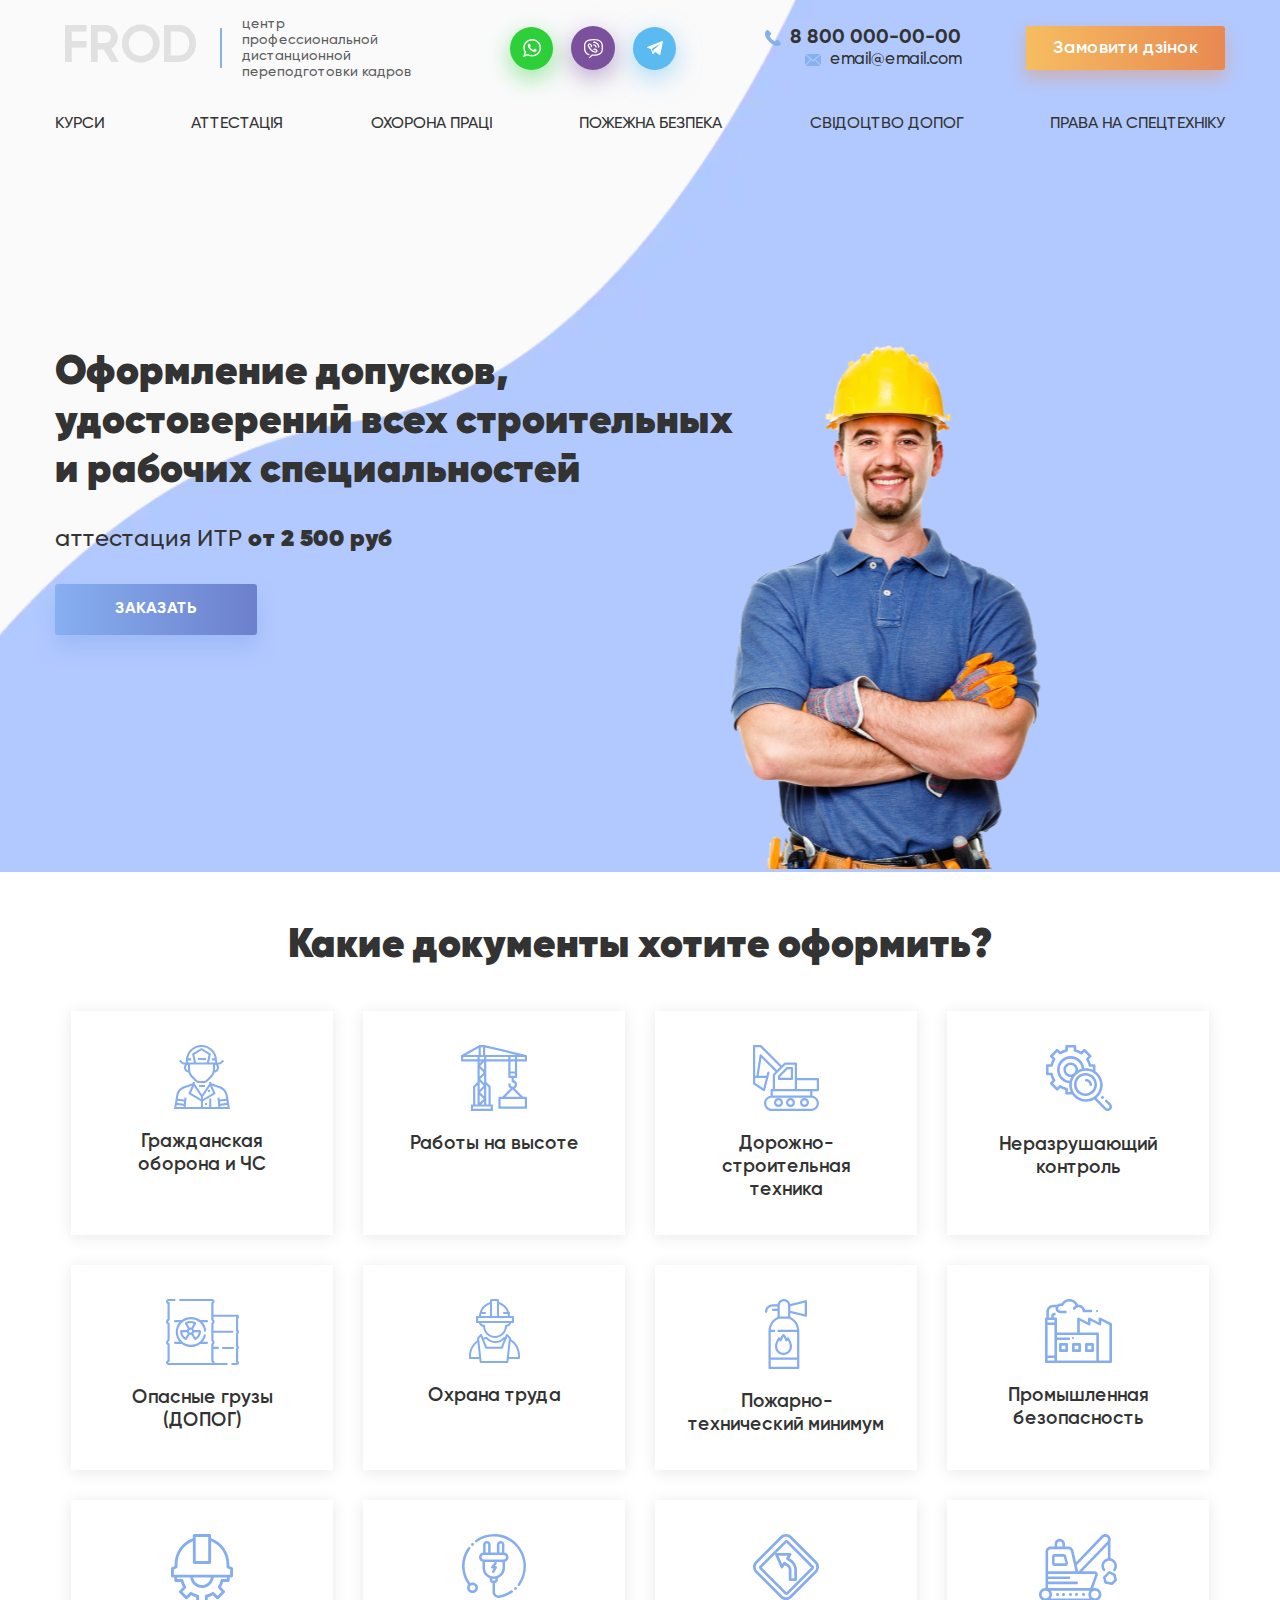
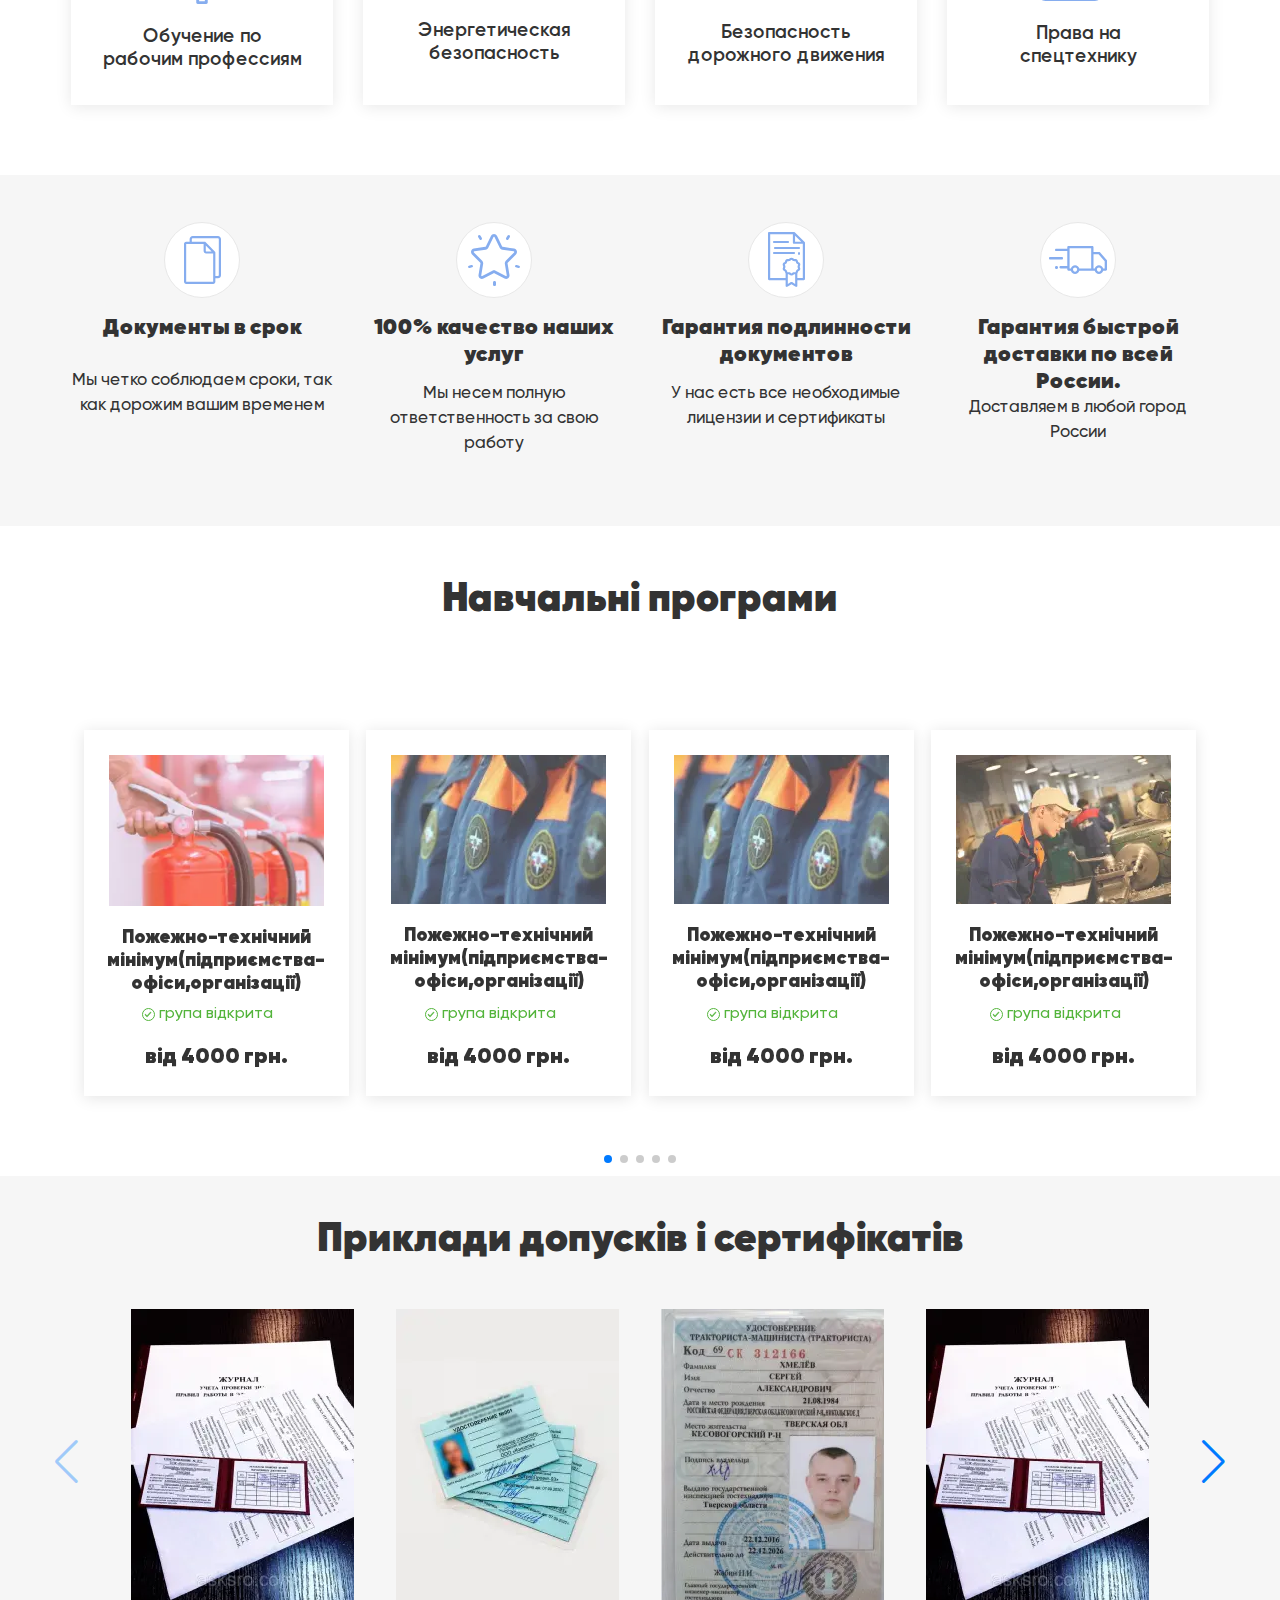
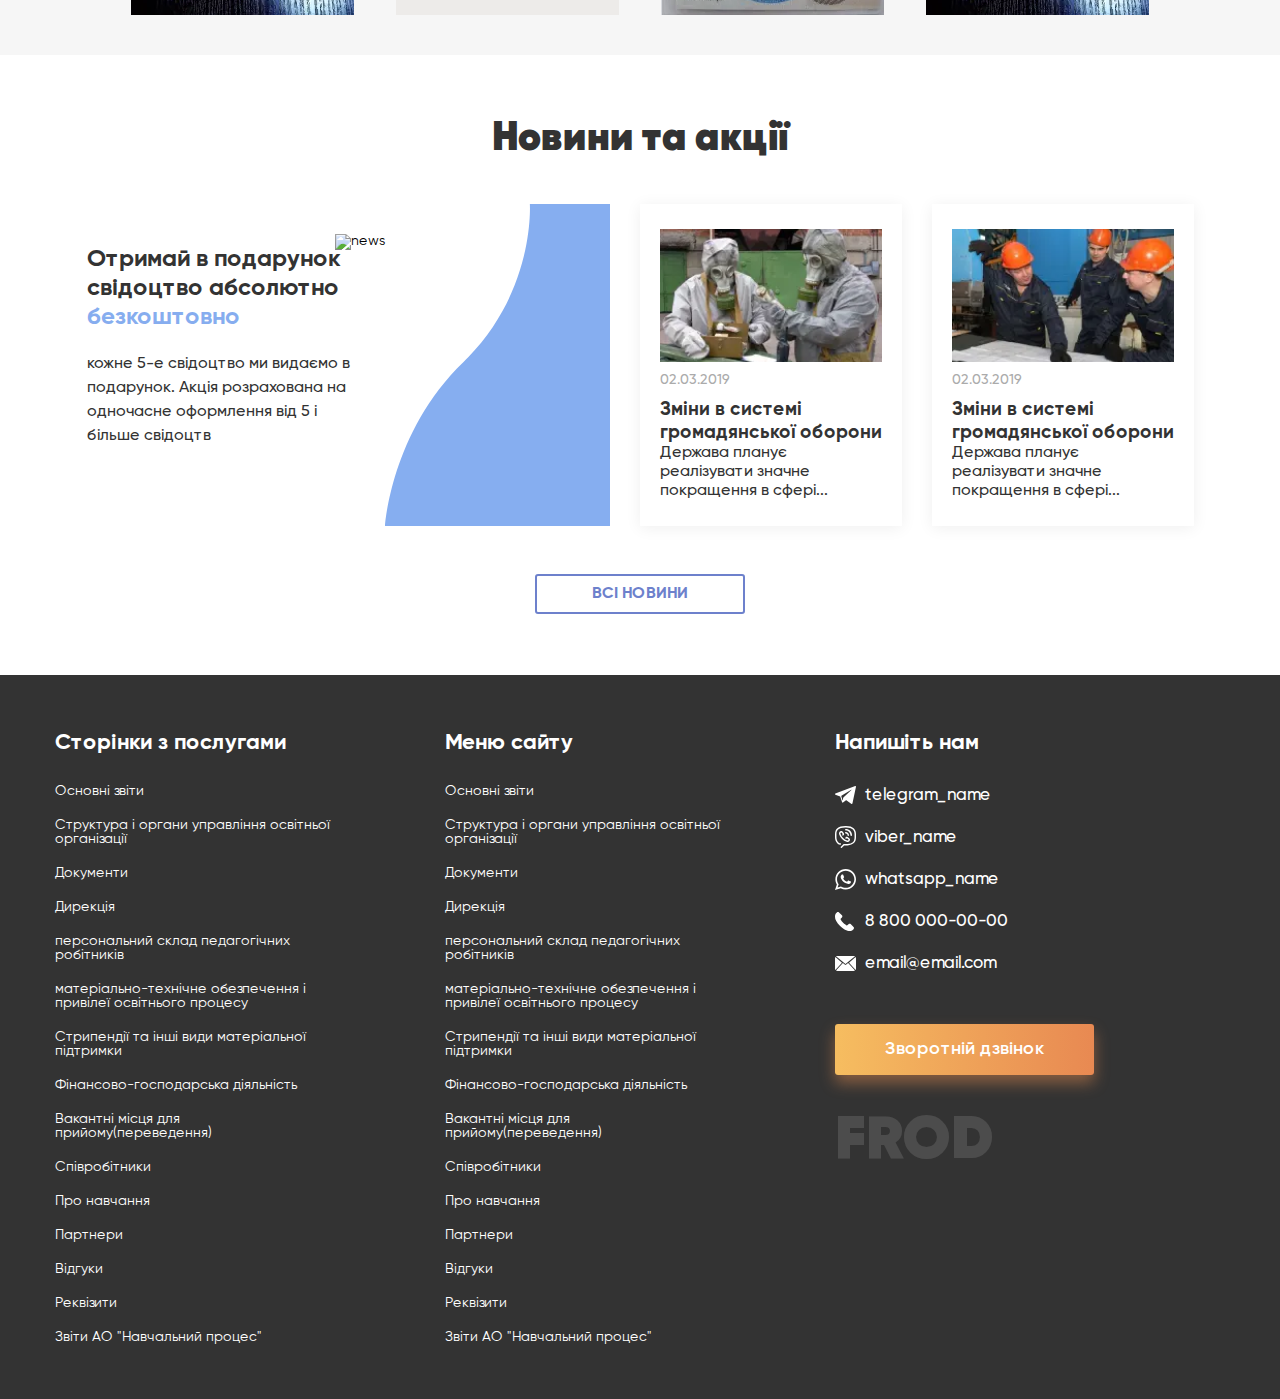
==== commit 76f233d6: "Add files via upload" ====
--- a/index.html
+++ b/index.html
@@ -6,7 +6,7 @@
 	<meta charset="UTF-8">
 	<meta name="format-detection" content="telephone=no">
 	<!-- <style>body{opacity: 0;}</style> -->
-	<link rel="stylesheet" href="css/style.min.css?_v=20220426151343">
+	<link rel="stylesheet" href="css/style.min.css?_v=20220426153332">
 	<link rel="shortcut icon" href="favicon.ico">
 	<!-- <meta name="robots" content="noindex, nofollow"> -->
 	<meta name="viewport" content="width=device-width, initial-scale=1.0">
@@ -48,7 +48,7 @@
 							<a href="#">КУРСИ</a>
 						</li>
 						<li class="menu-navigation__link">
-							<a href="../atestation.html">АТТЕСТАЦІЯ</a>
+							<a href="./atestation.html">АТТЕСТАЦІЯ</a>
 						</li>
 						<li class="menu-navigation__link">
 							<a href="#">ОХОРОНА ПРАЦІ</a>
@@ -170,7 +170,7 @@
 							</div>
 							<div class="card__title">Обучение по рабочим профессиям</div>
 						</a>
-						<a href="#" class="cards__card">
+						<a href="./atestation.html" class="cards__card">
 							<div class="card__icon">
 								<img src="img/documents/plug.svg" alt="documents">
 							</div>
@@ -855,7 +855,7 @@
 			</div>
 		</div>
 	</div>
-	<script src="js/app.min.js?_v=20220426151343"></script>
+	<script src="js/app.min.js?_v=20220426153332"></script>
 </body>
 
 </html>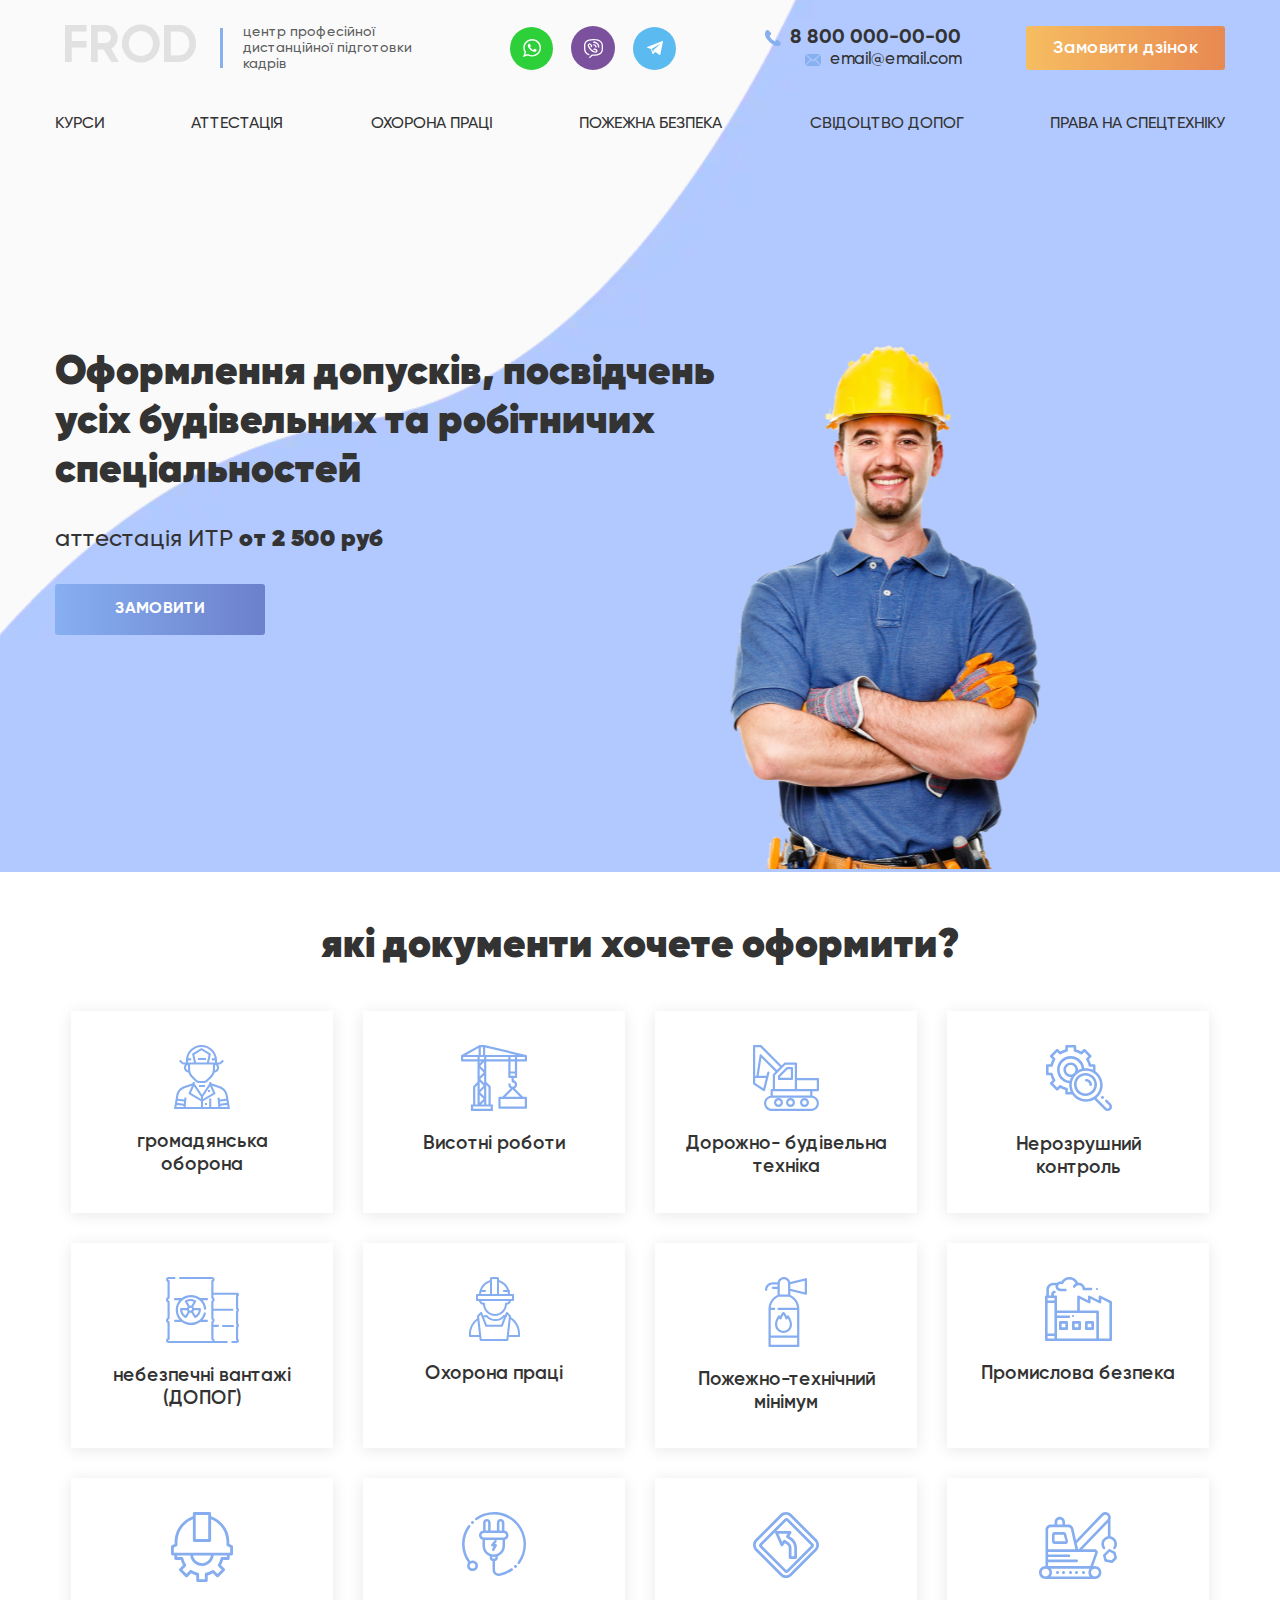
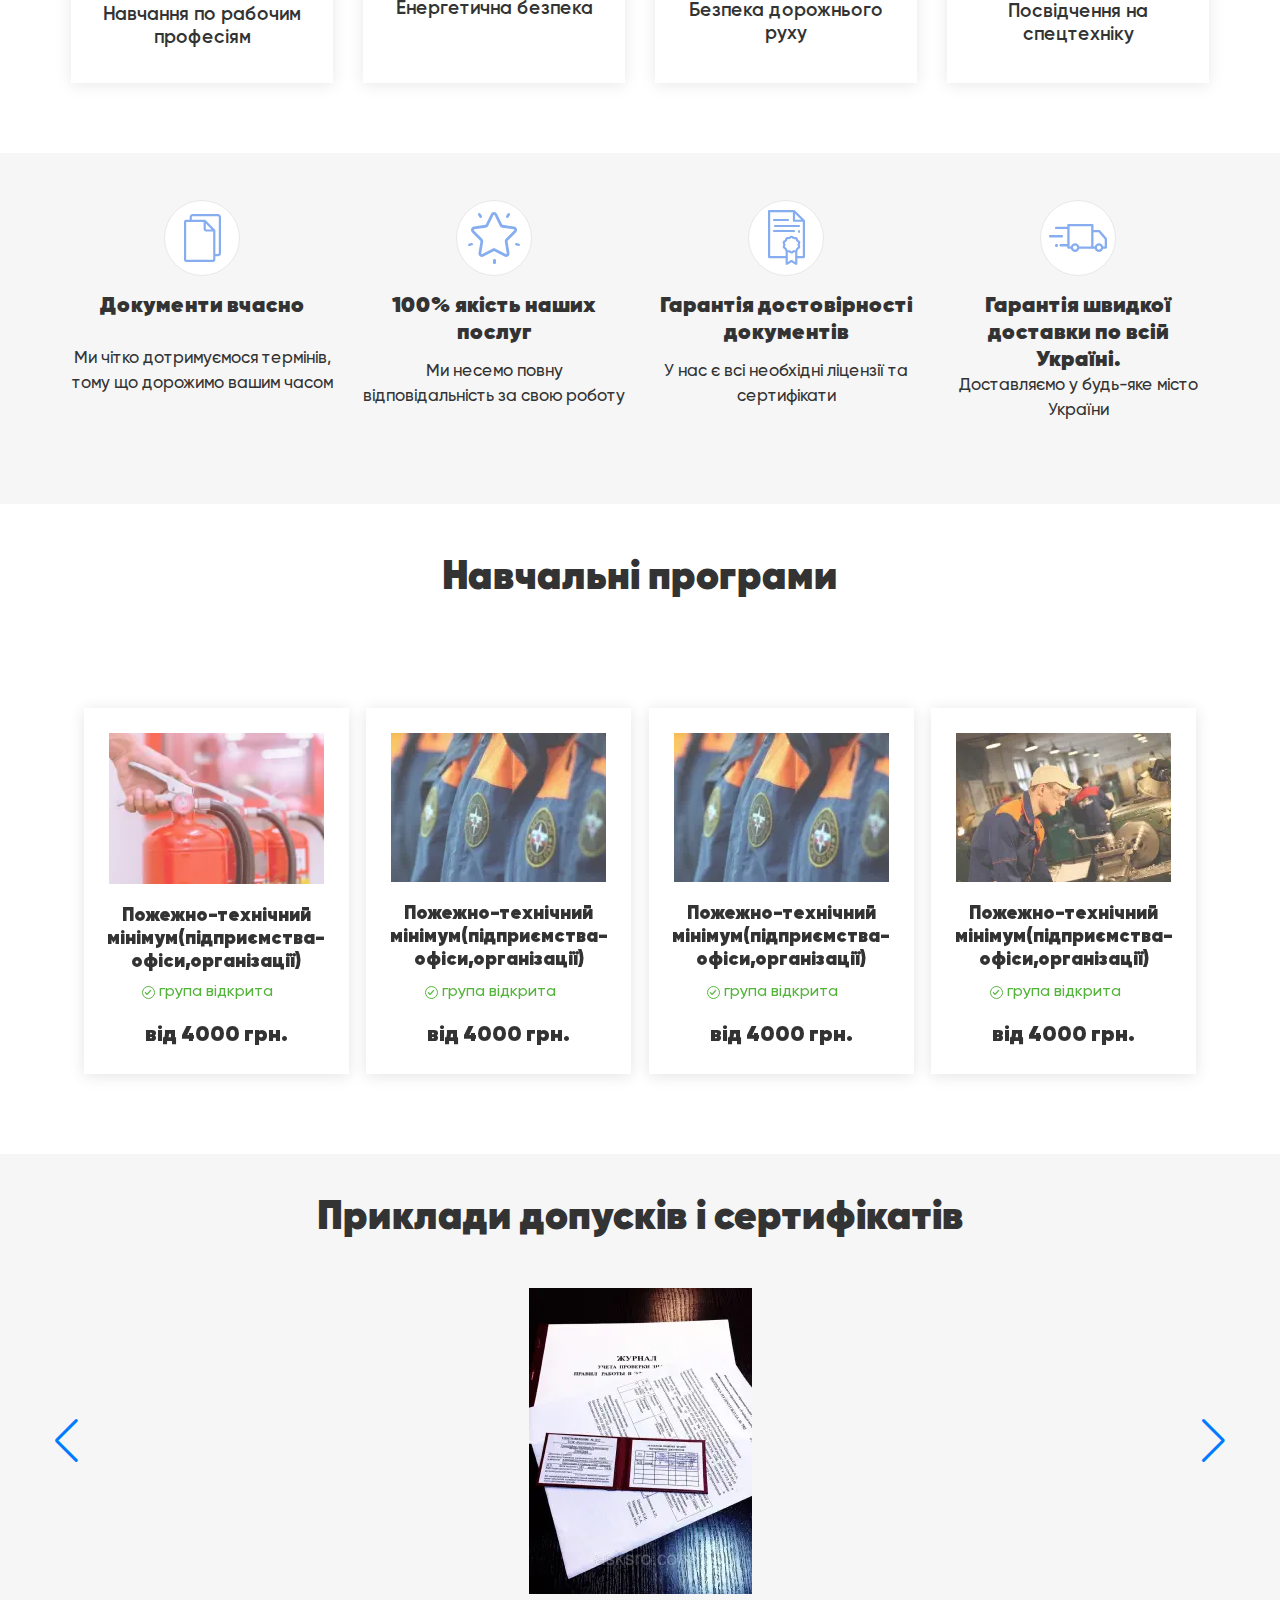
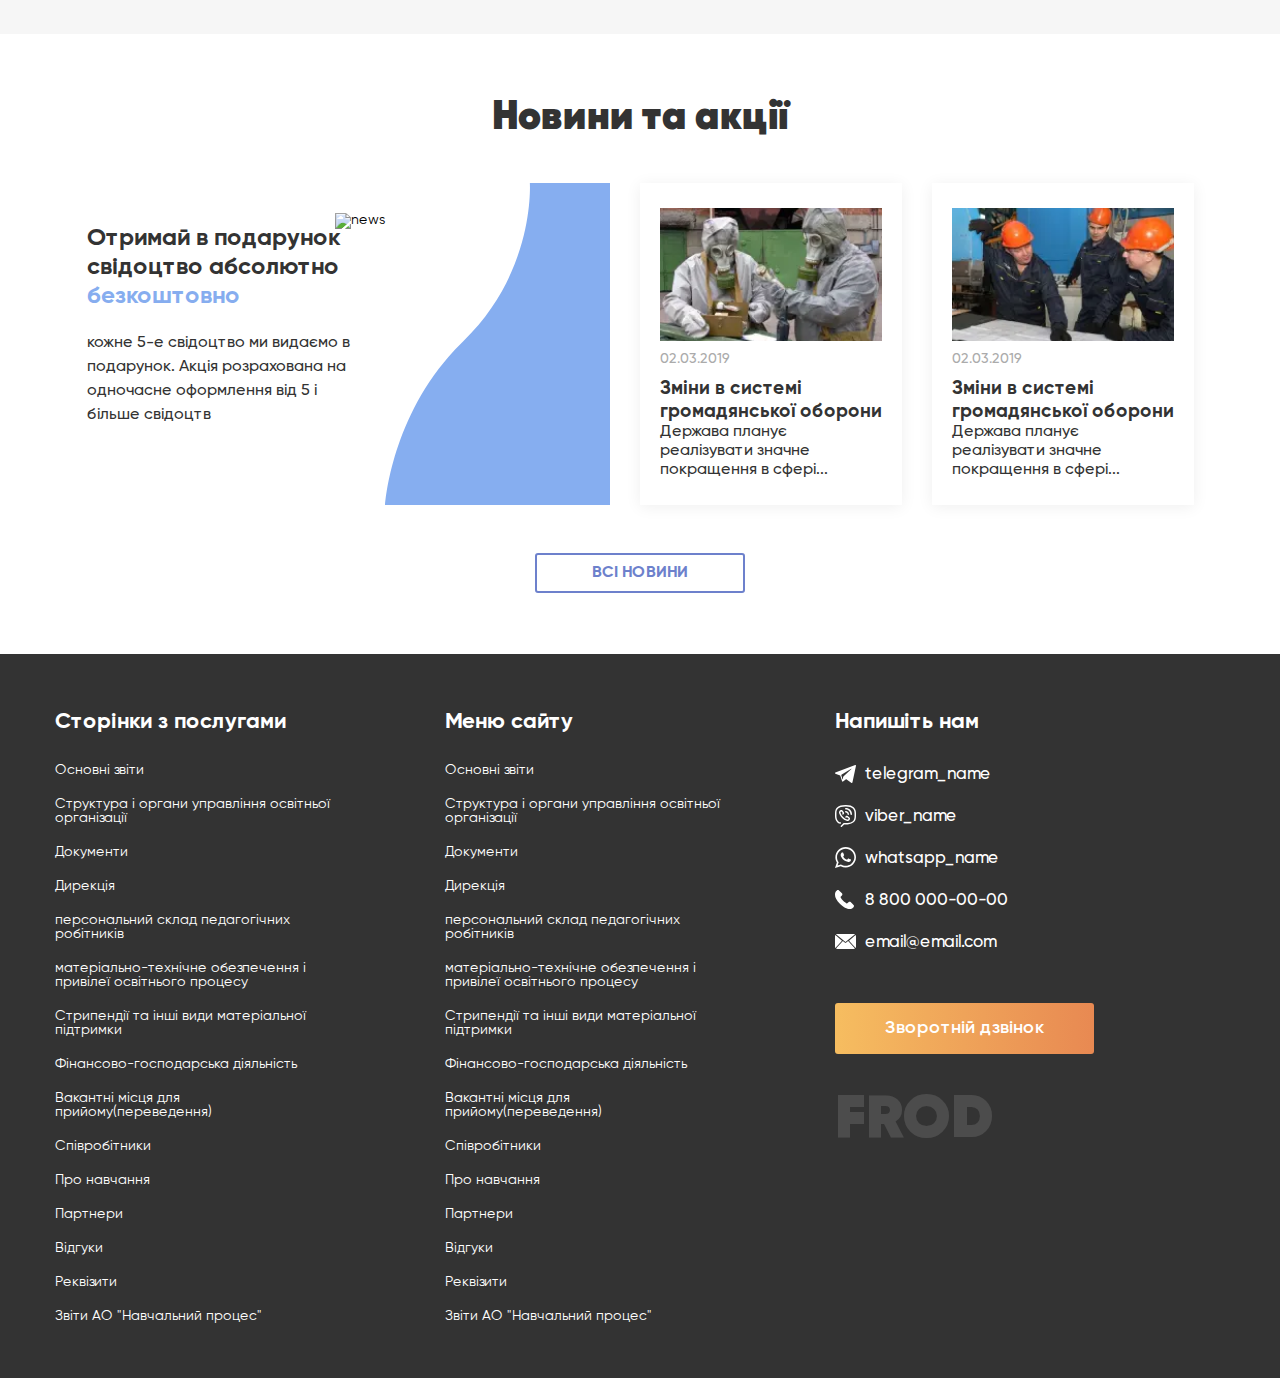
==== commit a3fc1fa2: "Add files via upload" ====
--- a/index.html
+++ b/index.html
@@ -6,7 +6,7 @@
 	<meta charset="UTF-8">
 	<meta name="format-detection" content="telephone=no">
 	<!-- <style>body{opacity: 0;}</style> -->
-	<link rel="stylesheet" href="css/style.min.css?_v=20220426153332">
+	<link rel="stylesheet" href="css/style.min.css?_v=20220427143714">
 	<link rel="shortcut icon" href="favicon.ico">
 	<!-- <meta name="robots" content="noindex, nofollow"> -->
 	<meta name="viewport" content="width=device-width, initial-scale=1.0">
@@ -17,7 +17,8 @@
 		<header class="header">
 			<div class="header__container">
 				<a href="./index.html" class="header__logo">FROD</a>
-				<div class="header__text">центр профессиональной дистанционной переподготовки кадров</div>
+				<div class="header__text">центр професійної дистанційної підготовки кадрів
+				</div>
 				<div class="header__media">
 					<a href="#" class="media__whathsapp">
 						<div class="media__icon"><img src="img/header/whatsapp-logo.svg" alt="header"></div>
@@ -38,29 +39,29 @@
 					<div class="info__email">email@email.com</div>
 				</div>
 				<div class="header__button">
-					<a href="../contact.html" class="header__button-link">
+					<a href="./contact.html" class="header__button-link">
 						Замовити дзінок
 					</a>
 				</div>
 				<nav class="header__menu-navigation">
 					<ul class="menu-navigation__list">
 						<li class="menu-navigation__link">
-							<a href="#">КУРСИ</a>
+							<a href="./index.html" data-goto=".program">КУРСИ</a>
 						</li>
 						<li class="menu-navigation__link">
 							<a href="./atestation.html">АТТЕСТАЦІЯ</a>
 						</li>
 						<li class="menu-navigation__link">
-							<a href="#">ОХОРОНА ПРАЦІ</a>
+							<a href="./atestation.html">ОХОРОНА ПРАЦІ</a>
 						</li>
 						<li class="menu-navigation__link">
-							<a href="#">ПОЖЕЖНА БЕЗПЕКА</a>
+							<a href="./atestation.html">ПОЖЕЖНА БЕЗПЕКА</a>
 						</li>
 						<li class="menu-navigation__link">
-							<a href="#">СВІДОЦТВО ДОПОГ</a>
+							<a href="./atestation.html">СВІДОЦТВО ДОПОГ</a>
 						</li>
 						<li class="menu-navigation__link">
-							<a href="#">ПРАВА НА СПЕЦТЕХНІКУ</a>
+							<a href="./atestation.html">ПРАВА НА СПЕЦТЕХНІКУ</a>
 						</li>
 					</ul>
 				</nav>
@@ -69,22 +70,22 @@
 					<nav class="menu__body">
 						<ul class="menu__list">
 							<li class="menu__item">
-								<a href="#" class="menu__link">КУРСИ</a>
+								<a href="#" data-goto=".program" class="menu__link">КУРСИ</a>
 							</li>
 							<li class="menu__item">
 								<a href="./atestation.html" class="menu__link">АТТЕСТАЦІЯ</a>
 							</li>
 							<li class="menu__item">
-								<a href="#" class="menu__link">ОХОРОНА ПРАЦІ</a>
+								<a href="./atestation.html" class="menu__link">ОХОРОНА ПРАЦІ</a>
 							</li>
 							<li class="menu__item">
-								<a href="#" class="menu__link">ПОЖУЖНА БЕЗПЕКА</a>
+								<a href="./atestation.html" class="menu__link">ПОЖЕЖНА БЕЗПЕКА</a>
 							</li>
 							<li class="menu__item">
-								<a href="#" class="menu__link">СВІДОЦТВО ДОПОГ</a>
+								<a href="./atestation.html" class="menu__link">СВІДОЦТВО ДОПОГ</a>
 							</li>
 							<li class="menu__item">
-								<a href="#" class="menu__link">ПРАВА НА СПЕЦТЕХНІКУ</a>
+								<a href="./atestation.html" class="menu__link">ПРАВА НА СПЕЦТЕХНІКУ</a>
 							</li>
 						</ul>
 					</nav>
@@ -99,9 +100,10 @@
 							<picture><source srcset="img/specyalty/Mask.webp" type="image/webp"><img src="img/specyalty/Mask.png" alt="specyalty"></picture>
 						</div>
 						<div class="specyalty__body">
-							<div class="specyalty__title title">Оформление допусков, удостоверений всех строительных и рабочих специальностей</div>
-							<div class="specyalty__price">аттестация ИТР <span>от 2 500 руб</span></div>
-							<a href="#" class="specyalty__button">Заказать </a>
+							<div class="specyalty__title title">
+								Оформлення допусків, посвідчень усіх будівельних та робітничих спеціальностей</div>
+							<div class="specyalty__price">аттестація ИТР <span>от 2 500 руб</span></div>
+							<a href="./atestation.html" class="specyalty__button">Замовити </a>
 						</div>
 						<div class="specyalty__image">
 							<img src="img/specyalty/kiss.svg" alt="specyalty">
@@ -111,82 +113,84 @@
 			</section>
 			<section class="page__documents documents">
 				<div class="documents__container">
-					<h2 class="documents__title title">Какие документы хотите оформить?</h2>
+					<h2 class="documents__title title">
+						які документи хочете оформити?
+					</h2>
 					<div class="documents__cards">
-						<a href="#" class="cards__card">
+						<a href="./atestation.html" class="cards__card">
 							<div class="card__icon">
 								<img src="img/documents/fireman.svg" alt="documents">
 							</div>
-							<div class="card__title">Гражданская оборона и ЧС</div>
-						</a>
-						<a href="#" class="cards__card">
+							<div class="card__title">громадянська оборона</div>
+						</a>
+						<a href="./atestation.html" class="cards__card">
 							<div class="card__icon">
 								<img src="img/documents/crane.svg" alt="documents">
 							</div>
-							<div class="card__title">Работы на высоте
-							</div>
-						</a>
-						<a href="#" class="cards__card">
+							<div class="card__title">Висотні роботи
+							</div>
+						</a>
+						<a href="./atestation.html" class="cards__card">
 							<div class="card__icon">
 								<img src="img/documents/excavator.svg" alt="documents">
 							</div>
-							<div class="card__title">Дорожно- строительная техника</div>
-						</a>
-						<a href="#" class="cards__card">
+							<div class="card__title">Дорожно- будівельна техніка</div>
+						</a>
+						<a href="./atestation.html" class="cards__card">
 							<div class="card__icon">
 								<img src="img/documents/settings.svg" alt="documents">
 							</div>
-							<div class="card__title">Неразрушающий контроль
-							</div>
-						</a>
-						<a href="#" class="cards__card">
+							<div class="card__title">Нерозрушний контроль
+							</div>
+						</a>
+						<a href="./atestation.html" class="cards__card">
 							<div class="card__icon">
 								<img src="img/documents/toxic-waste.svg" alt="documents">
 							</div>
-							<div class="card__title">Опасные грузы (ДОПОГ)
-							</div>
-						</a>
-						<a href="#" class="cards__card">
+							<div class="card__title">небезпечні вантажі (ДОПОГ)
+							</div>
+						</a>
+						<a href="./atestation.html" class="cards__card">
 							<div class="card__icon">
 								<img src="img/documents/worker.svg" alt="documents">
 							</div>
-							<div class="card__title">Охрана труда</div>
-						</a>
-						<a href="#" class="cards__card">
+							<div class="card__title">Охорона праці</div>
+						</a>
+						<a href="./atestation.html" class="cards__card">
 							<div class="card__icon">
 								<img src="img/documents/fire-extinguisher.svg" alt="documents">
 							</div>
-							<div class="card__title">Пожарно-технический минимум</div>
-						</a>
-						<a href="#" class="cards__card">
+							<div class="card__title">Пожежно-технічний мінімум</div>
+						</a>
+						<a href="./atestation.html" class="cards__card">
 							<div class="card__icon">
 								<img src="img/documents/factory.svg" alt="documents">
 							</div>
-							<div class="card__title">Промышленная безопасность</div>
-						</a>
-						<a href="#" class="cards__card">
+							<div class="card__title">Промислова безпека</div>
+						</a>
+						<a href="./atestation.html" class="cards__card">
 							<div class="card__icon">
 								<img src="img/documents/engineer.svg" alt="documents">
 							</div>
-							<div class="card__title">Обучение по рабочим профессиям</div>
+							<div class="card__title">Навчання по рабочим професіям</div>
 						</a>
 						<a href="./atestation.html" class="cards__card">
 							<div class="card__icon">
 								<img src="img/documents/plug.svg" alt="documents">
 							</div>
-							<div class="card__title">Энергетическая безопасность</div>
-						</a>
-						<a href="#" class="cards__card">
+							<div class="card__title">Енергетична безпека</div>
+						</a>
+						<a href="./atestation.html" class="cards__card">
 							<div class="card__icon">
 								<img src="img/documents/curve.svg" alt="documents">
 							</div>
-							<div class="card__title">Безопасность дорожного движения</div>
-						</a>
-						<a href="#" class="cards__card">
+							<div class="card__title">Безпека дорожнього руху</div>
+						</a>
+						<a href="./atestation.html" class="cards__card">
 							<div class="card__icon">
 								<img src="img/documents/tracktor.svg" alt="documents">
 							</div>
-							<div class="card__title">Права на спецтехнику
+							<div class="card__title">Посвідчення на спецтехніку
 							</div>
 						</a>
 					</div>
@@ -199,30 +203,31 @@
 							<div class="gargarantion-card__icon">
 								<img src="img/garantion/Shape.svg" alt="gargarantion">
 							</div>
-							<div class="gargarantion-card__title">Документы в срок
-							</div>
-							<div class="gargarantion-card__text">Мы четко соблюдаем сроки, так как дорожим вашим временем</div>
+							<div class="gargarantion-card__title">Документи вчасно
+							</div>
+							<div class="gargarantion-card__text">Ми чітко дотримуємося термінів, тому що дорожимо вашим часом</div>
 						</div>
 						<div class="garantion-cards__garantion-card">
 							<div class="gargarantion-card__icon">
 								<img src="img/garantion/favorites.svg" alt="gargarantion">
 							</div>
-							<div class="gargarantion-card__title">100% качество наших услуг</div>
-							<div class="gargarantion-card__text">Мы несем полную ответственность за свою работу</div>
+							<div class="gargarantion-card__title">100% якість наших послуг</div>
+							<div class="gargarantion-card__text">Ми несемо повну відповідальність за свою роботу</div>
 						</div>
 						<div class="garantion-cards__garantion-card">
 							<div class="gargarantion-card__icon">
 								<img src="img/garantion/file.svg" alt="gargarantion">
 							</div>
-							<div class="gargarantion-card__title">Гарантия подлинности документов</div>
-							<div class="gargarantion-card__text">У нас есть все необходимые лицензии и сертификаты</div>
+							<div class="gargarantion-card__title">
+								Гарантія достовірності документів</div>
+							<div class="gargarantion-card__text">У нас є всі необхідні ліцензії та сертифікати</div>
 						</div>
 						<div class="garantion-cards__garantion-card">
 							<div class="gargarantion-card__icon">
 								<img src="img/garantion/delivery-truck.svg" alt="gargarantion">
 							</div>
-							<div class="gargarantion-card__title">Гарантия быстрой доставки по всей России.</div>
-							<div class="gargarantion-card__text">Доставляем в любой город России</div>
+							<div class="gargarantion-card__title">Гарантія швидкої доставки по всій Україні.</div>
+							<div class="gargarantion-card__text">Доставляємо у будь-яке місто України</div>
 						</div>
 					</div>
 				</div>
@@ -469,19 +474,19 @@
 							<div class="news__columns-news">
 								<div class="columns-news__column-news">
 									<div class="column-news__image">
-										<picture><source srcset="img/news/Bitmap.webp" type="image/webp"><img src="img/news/Bitmap.jpg" alt="news"></picture>
+										<a href="./news.html"><picture><source srcset="img/news-block/Bitmap3.webp" type="image/webp"><img src="img/news-block/Bitmap3.jpg" alt="news-block"></picture></a>
 									</div>
 									<div class="column-news__the-data">02.03.2019</div>
-									<div class="column-news__title">Зміни в системі громадянської оборони</div>
-									<div class="column-news__text">Держава планує реалізувати значне покращення в сфері...</div>
+									<a href="./news.html" class="column-news__title">Зміни в системі громадянської оборони</a>
+									<a href="./news.html" class="column-news__text">Держава планує реалізувати значне покращення в сфері...</a>
 								</div>
 								<div class="columns-news__column-news">
 									<div class="column-news__image">
-										<picture><source srcset="img/news/Bitmap1.webp" type="image/webp"><img src="img/news/Bitmap1.jpg" alt="news"></picture>
+										<a href="./news.html"><picture><source srcset="img/news-block/Bitmap1.webp" type="image/webp"><img src="img/news-block/Bitmap1.jpg" alt="news-block"></picture></a>
 									</div>
 									<div class="column-news__the-data">02.03.2019</div>
-									<div class="column-news__title">Зміни в системі громадянської оборони</div>
-									<div class="column-news__text">Держава планує реалізувати значне покращення в сфері...</div>
+									<a href="./news.html" class="column-news__title">Зміни в системі громадянської оборони</a>
+									<a href="./news.html" class="column-news__text">Держава планує реалізувати значне покращення в сфері...</a>
 								</div>
 							</div>
 						</div>
@@ -834,7 +839,7 @@
 								</div>
 							</div>
 						</div>
-						<a href="../contact.html" class="write-to-us__button-spollers">
+						<a href="./contact.html" class="write-to-us__button-spollers">
 							Зворотній дзвінок
 						</a>
 						<a href="../index.html" class="write-to-us__footer-logo-spollers">
@@ -855,7 +860,7 @@
 			</div>
 		</div>
 	</div>
-	<script src="js/app.min.js?_v=20220426153332"></script>
+	<script src="js/app.min.js?_v=20220427143714"></script>
 </body>
 
 </html>--- a/css/style.min.css
+++ b/css/style.min.css
@@ -1 +1 @@
-@charset "UTF-8";@font-face{font-family:Gilroy;font-display:swap;src:url(../fonts/Gilroy-Bold.woff2) format("woff2"),url(../fonts/Gilroy-Bold.woff) format("woff");font-weight:700;font-style:normal}@font-face{font-family:Gilroy;font-display:swap;src:url(../fonts/Gilroy-Extrabold.woff2) format("woff2"),url(../fonts/Gilroy-Extrabold.woff) format("woff");font-weight:800;font-style:normal}@font-face{font-family:Gilroy;font-display:swap;src:url(../fonts/Gilroy-Heavy.woff2) format("woff2"),url(../fonts/Gilroy-Heavy.woff) format("woff");font-weight:800;font-style:normal}@font-face{font-family:Gilroy;font-display:swap;src:url(../fonts/Gilroy-Medium.woff2) format("woff2"),url(../fonts/Gilroy-Medium.woff) format("woff");font-weight:500;font-style:normal}@font-face{font-family:Gilroy;font-display:swap;src:url(../fonts/Gilroy-Semibold.woff2) format("woff2"),url(../fonts/Gilroy-Semibold.woff) format("woff");font-weight:600;font-style:normal}@font-face{font-family:Gilroy;font-display:swap;src:url(../fonts/Gilroy-Regular.woff2) format("woff2"),url(../fonts/Gilroy-Regular.woff) format("woff");font-weight:400;font-style:normal}*{padding:0;margin:0;border:0}*,:after,:before{-webkit-box-sizing:border-box;box-sizing:border-box}body,html{height:100%;min-width:320px}body{color:#000;line-height:1;font-family:Gilroy;font-size:.875rem;-ms-text-size-adjust:100%;-moz-text-size-adjust:100%;-webkit-text-size-adjust:100%;-webkit-font-smoothing:antialiased;-moz-osx-font-smoothing:grayscale}button,input,textarea{font-family:Gilroy;font-size:inherit}button{cursor:pointer;color:inherit;background-color:inherit}a{color:inherit}a:link,a:visited{text-decoration:none}a:hover{text-decoration:none}ul li{list-style:none}img{vertical-align:top}h1,h2,h3,h4,h5,h6{font-weight:inherit;font-size:inherit}body{height:100%}.lock body{overflow:hidden;-ms-touch-action:none;touch-action:none}.wrapper{min-height:100%;display:-webkit-box;display:-ms-flexbox;display:flex;-webkit-box-orient:vertical;-webkit-box-direction:normal;-ms-flex-direction:column;flex-direction:column;overflow:hidden}.wrapper>main{-webkit-box-flex:1;-ms-flex:1 1 auto;flex:1 1 auto}.wrapper>*{min-width:0}[class*=__container]{max-width:73.125rem;-webkit-box-sizing:content-box;box-sizing:content-box;margin:0 auto;padding:0 .9375rem}body::after{content:"";background-color:rgba(0,0,0,.5);position:fixed;width:100%;height:100%;top:0;left:0;opacity:0;-webkit-transition:opacity .8s ease 0s;-o-transition:opacity .8s ease 0s;transition:opacity .8s ease 0s;pointer-events:none;z-index:149}.popup-show body::after{opacity:1}.popup{position:fixed;top:0;left:0;bottom:0;right:0;padding:30px 10px;-webkit-transition:visibility .8s ease 0s;-o-transition:visibility .8s ease 0s;transition:visibility .8s ease 0s;visibility:hidden;pointer-events:none}.popup_show{z-index:150;visibility:visible;overflow:auto;pointer-events:auto}.popup_show .popup__content{visibility:visible;-webkit-transform:scale(1);-ms-transform:scale(1);transform:scale(1)}.popup__wrapper{display:-webkit-box;display:-ms-flexbox;display:flex;-webkit-box-orient:vertical;-webkit-box-direction:normal;-ms-flex-direction:column;flex-direction:column;-webkit-box-align:center;-ms-flex-align:center;align-items:center;min-height:100%;-webkit-box-flex:1;-ms-flex:1 1 auto;flex:1 1 auto;width:100%;display:flex;-webkit-box-pack:center;-ms-flex-pack:center;justify-content:center;align-items:center}.popup__content{visibility:hidden;-webkit-transform:scale(0);-ms-transform:scale(0);transform:scale(0);-webkit-transition:-webkit-transform .3s ease 0s;transition:-webkit-transform .3s ease 0s;-o-transition:transform .3s ease 0s;transition:transform .3s ease 0s;transition:transform .3s ease 0s,-webkit-transform .3s ease 0s;background-color:#eee;padding:20px;width:100%;max-width:900px;border-radius:20px}.lock .popup__content{visibility:visible}.spollers{display:-ms-grid;display:grid;gap:15px}.spollers__item{font-size:1.25rem}.spollers-footer__title{cursor:default;text-align:left;padding:.625rem .9375rem;border-radius:.3125rem;position:relative}._spoller-init .spollers-footer__title{cursor:pointer}._spoller-init .spollers-footer__title::after,._spoller-init .spollers-footer__title::before{content:"";position:absolute;right:10px;top:50%;background-color:#fff;height:2px;width:15px;-webkit-transition:-webkit-transform .5s ease 0s;transition:-webkit-transform .5s ease 0s;-o-transition:transform .5s ease 0s;transition:transform .5s ease 0s;transition:transform .5s ease 0s,-webkit-transform .5s ease 0s}._spoller-init .spollers-footer__title::before{-webkit-transform:translate(-75%,-50%) rotate(40deg);-ms-transform:translate(-75%,-50%) rotate(40deg);transform:translate(-75%,-50%) rotate(40deg)}._spoller-init .spollers-footer__title::after{-webkit-transform:translate(0,-50%) rotate(-40deg);-ms-transform:translate(0,-50%) rotate(-40deg);transform:translate(0,-50%) rotate(-40deg)}._spoller-init .spollers-footer__title._spoller-active::before{-webkit-transform:translateX(-75%) rotate(-40deg);-ms-transform:translateX(-75%) rotate(-40deg);transform:translateX(-75%) rotate(-40deg)}._spoller-init .spollers-footer__title._spoller-active::after{-webkit-transform:rotate(40deg);-ms-transform:rotate(40deg);transform:rotate(40deg)}.spollers__body{padding:1.25rem;border-radius:.3125rem;border:1px solid #eee}.news-block-tab__navigation{display:-webkit-box;display:-ms-flexbox;display:flex;-webkit-box-pack:center;-ms-flex-pack:center;justify-content:center}.news-block-tab__title{border:#b9b9b9 3px solid;padding:.625rem .9375rem;font-size:16px;font-weight:700;color:#b9b9b9;margin:50px 5px 68px}.news-block-tab__title._tab-active{border:#87b0ee 3px solid;color:#87b0ee}[class*=-ibg]{position:relative}[class*=-ibg] img{position:absolute;width:100%;height:100%;top:0;left:0;-o-object-fit:cover;object-fit:cover}[class*=-ibg_contain] img{-o-object-fit:contain;object-fit:contain}.title{font-weight:900;font-size:40px;line-height:122%;color:#333}@supports (font-size:clamp(1.5rem ,1.1363636364rem + 1.8181818182vw ,2.5rem)){.title{font-size:clamp(1.5rem ,1.1363636364rem + 1.8181818182vw ,2.5rem)}}@supports not (font-size:clamp(1.5rem ,1.1363636364rem + 1.8181818182vw ,2.5rem)){.title{font-size:calc(1.5rem + 1 * (100vw - 20rem)/ 55)}}.title-footer{font-weight:700;font-size:22px;line-height:27px;color:#fff;margin:0 0 27px 0}.header{background-color:#fafafb}.header__container{display:-ms-grid;display:grid;-ms-grid-rows:minmax(96px,auto) minmax(56px,auto);-ms-grid-columns:minmax(auto,150px) minmax(auto,250px) minmax(auto,285px) minmax(auto,245px) minmax(auto,210px);grid-template:minmax(96px,auto) minmax(56px,auto)/minmax(auto,150px) minmax(auto,250px) minmax(auto,285px) minmax(auto,245px) minmax(auto,210px)}.header__logo{z-index:51;display:-webkit-box;display:-ms-flexbox;display:flex;-webkit-box-pack:center;-ms-flex-pack:center;justify-content:center;-webkit-box-align:center;-ms-flex-align:center;align-items:center;font-weight:700;font-size:52px;line-height:63px;color:#e1e1e1}.header__text{z-index:2;display:-webkit-box;display:-ms-flexbox;display:flex;-webkit-box-align:center;-ms-flex-align:center;align-items:center;margin:0 35px;font-weight:500;font-size:14px;line-height:16px;color:#5d5d5d}.header__text::before{content:"";background-color:#89afef;position:relative;left:-20px;top:0;width:5px;height:40px}.header__media{z-index:2;display:-webkit-box;display:-ms-flexbox;display:flex;-webkit-box-pack:center;-ms-flex-pack:center;justify-content:center;-webkit-box-align:center;-ms-flex-align:center;align-items:center}.header__info{z-index:2;margin:0 15px 0 0;display:-webkit-box;display:-ms-flexbox;display:flex;-webkit-box-orient:vertical;-webkit-box-direction:normal;-ms-flex-direction:column;flex-direction:column;-webkit-box-align:end;-ms-flex-align:end;align-items:flex-end;-webkit-box-pack:center;-ms-flex-pack:center;justify-content:center}.header__button{z-index:2;-ms-grid-column:5;-ms-grid-column-span:2;grid-column:5/7;text-align:end;display:-webkit-box;display:-ms-flexbox;display:flex;-webkit-box-pack:end;-ms-flex-pack:end;justify-content:end;-webkit-box-align:center;-ms-flex-align:center;align-items:center;z-index:51}.header__button-link{font-weight:600;font-size:18px;line-height:21px;text-align:center;color:#fff;text-align:right;display:inline-block;padding:11.5px 27px;background:-webkit-gradient(linear,left top,right top,from(#f6bd60),to(#e88952));background:-o-linear-gradient(left,#f6bd60 0,#e88952 100%);background:linear-gradient(90deg,#f6bd60 0,#e88952 100%);-webkit-box-shadow:0 8px 18px rgba(242,147,81,.450503);box-shadow:0 8px 18px rgba(242,147,81,.450503);border-radius:3px}.header__menu-navigation{display:none}.media__whathsapp{padding:12.5px;background:#2dd038;-webkit-box-shadow:0 8px 25px rgba(45,208,56,.497678);box-shadow:0 8px 25px rgba(45,208,56,.497678);display:inline-block;border-radius:50%}.media__viber{margin:0 18px;padding:12.5px;background:#7b519d;-webkit-box-shadow:0 8px 25px rgba(123,81,157,.503797);box-shadow:0 8px 25px rgba(123,81,157,.503797);display:inline-block;border-radius:50%}.media__telegram{padding:14.5px 13.5px;display:inline-block;border-radius:50%;background:#5bbaf0;-webkit-box-shadow:0 8px 25px rgba(91,186,240,.5);box-shadow:0 8px 25px rgba(91,186,240,.5)}.info__phone{font-weight:700;font-size:20px;line-height:24px;color:#333;text-align:right;padding:0 0 0 25px;background:url(../img/header/Path.svg) no-repeat left}.info__email{font-weight:500;font-size:17px;line-height:20px;text-align:right;color:#333;padding:0 0 0 25px;background:url(../img/header/mail-black-envelope-symbol.svg) no-repeat left}.icon-menu{display:none}.header__menu{display:-webkit-box;display:-ms-flexbox;display:flex;-webkit-box-pack:center;-ms-flex-pack:center;justify-content:center;-ms-flex-item-align:center;-ms-grid-row-align:center;align-self:center}.menu__item{display:none}.menu-open .menu__body{overflow:auto;padding:85px 40px;position:absolute;width:100%;height:120%;top:0;left:0;background-color:#cecece;z-index:50}.menu-open .menu__body::after{content:"";position:fixed;width:100%;height:90px;top:0;left:0;z-index:1;background-color:#999}.menu-open .menu__item{margin:25px 10px;display:block}.menu-open .menu__link{font-size:24px;font-weight:600;letter-spacing:1.4px;line-height:130%}.page__specyalty{display:-webkit-box;display:-ms-flexbox;display:flex}@supports (margin-top:clamp(0.625rem ,0.1704545455rem + 2.2727272727vw ,1.875rem)){.page__navigation-pages{margin-top:clamp(.625rem ,.1704545455rem + 2.2727272727vw ,1.875rem)}}@supports not (margin-top:clamp(0.625rem ,0.1704545455rem + 2.2727272727vw ,1.875rem)){.page__navigation-pages{margin-top:calc(.625rem + 1.25 * (100vw - 20rem)/ 55)}}.page__contact-block{margin:50px 0 70px;position:relative}.page__text-atestation{margin:0 0 68px 0}.page__atestation-form{background-color:#86adef}.specyalty{position:relative;bottom:0;right:0;min-height:80vh;display:-webkit-box;display:-ms-flexbox;display:flex;background-color:#fafafb}.specyalty__big-image img{position:absolute;bottom:0;right:0;height:147.9%;-o-object-fit:cover;object-fit:cover;z-index:1}.specyalty__container{display:-webkit-box;display:-ms-flexbox;display:flex;-webkit-box-flex:1;-ms-flex:1 1 auto;flex:1 1 auto;-webkit-box-align:center;-ms-flex-align:center;align-items:center}.specyalty__content{display:-webkit-box;display:-ms-flexbox;display:flex;-webkit-box-align:center;-ms-flex-align:center;align-items:center}.specyalty__body{z-index:3}.specyalty__price{font-weight:500;line-height:120%;color:#333;margin:30px 0 30px 0}@supports (font-size:clamp(1.125rem ,0.9886363636rem + 0.6818181818vw ,1.5rem)){.specyalty__price{font-size:clamp(1.125rem ,.9886363636rem + .6818181818vw ,1.5rem)}}@supports not (font-size:clamp(1.125rem ,0.9886363636rem + 0.6818181818vw ,1.5rem)){.specyalty__price{font-size:calc(1.125rem + .375 * (100vw - 20rem)/ 55)}}.specyalty__price span{font-weight:800}.specyalty__button{margin:0 0 40px 0;font-weight:700;font-size:16px;line-height:19px;text-align:center;text-transform:uppercase;color:#fff;background:-webkit-gradient(linear,left top,right top,from(#87aff1),color-stop(100%,#6c80cb),to(#6c80cb));background:-o-linear-gradient(left,#87aff1 0,#6c80cb 100%,#6c80cb 100%);background:linear-gradient(90deg,#87aff1 0,#6c80cb 100%,#6c80cb 100%);-webkit-box-shadow:0 12px 20px rgba(132,170,237,.454846);box-shadow:0 12px 20px rgba(132,170,237,.454846);border-radius:3px;padding:16px 60px;display:inline-block}.specyalty__image img{display:none}.documents{margin:50px 0 70px 0}.documents__title{text-align:center}.documents__cards{margin:40px 0 0 0;-webkit-box-pack:center;-ms-flex-pack:center;justify-content:center;display:-ms-grid;display:grid;grid-template-columns:repeat(auto-fit,minmax(auto,262px));gap:30px}.cards__card{background:#fff;-webkit-box-shadow:0 2px 15px rgba(0,0,0,.096);box-shadow:0 2px 15px rgba(0,0,0,.096);padding:34px 30px;text-align:center;-webkit-transition:all .5s ease 0s;-o-transition:all .5s ease 0s;transition:all .5s ease 0s}.cards__card:hover{-webkit-transform:scale(1.1);-ms-transform:scale(1.1);transform:scale(1.1)}.card__title{margin:21px 0 0 0;font-weight:600;font-size:19px;line-height:23px;text-align:center;color:#333}.garantion{background-color:#f6f6f6;padding:40px 0 0}@supports (padding-bottom:clamp(0.0000000625rem ,-0.9090908239rem + 4.5454544318vw ,2.5rem)){.garantion{padding-bottom:clamp(.0000000625rem ,-.9090908239rem + 4.5454544318vw ,2.5rem)}}@supports not (padding-bottom:clamp(0.0000000625rem ,-0.9090908239rem + 4.5454544318vw ,2.5rem)){.garantion{padding-bottom:calc(.0000000625rem + 2.4999999375 * (100vw - 20rem)/ 55)}}.garantion__title{text-align:center}@supports (margin-bottom:clamp(0.625rem ,-0.2840909091rem + 4.5454545455vw ,3.125rem)){.garantion__title{margin-bottom:clamp(.625rem ,-.2840909091rem + 4.5454545455vw ,3.125rem)}}@supports not (margin-bottom:clamp(0.625rem ,-0.2840909091rem + 4.5454545455vw ,3.125rem)){.garantion__title{margin-bottom:calc(.625rem + 2.5 * (100vw - 20rem)/ 55)}}.garantion__garantion-cards{display:-ms-grid;display:grid;-webkit-box-pack:center;-ms-flex-pack:center;justify-content:center;grid-template-columns:repeat(auto-fit,minmax(auto,262px));gap:30px}.garantion-cards__garantion-card{display:-ms-grid;display:grid;-ms-grid-rows:90px minmax(20px,auto) minmax(90px,auto);-ms-grid-columns:1fr;grid-template:90px minmax(20px,auto) minmax(90px,auto)/1fr;text-align:center}.gargarantion-card__icon img{position:relative;z-index:2}.gargarantion-card__icon{-ms-grid-row:1;-ms-grid-row-span:1;grid-row:1/2;position:relative;display:-webkit-box;display:-ms-flexbox;display:flex;-webkit-box-orient:vertical;-webkit-box-direction:normal;-ms-flex-direction:column;flex-direction:column;-webkit-box-pack:center;-ms-flex-pack:center;justify-content:center;-webkit-box-align:center;-ms-flex-align:center;align-items:center}.gargarantion-card__icon::before{content:"";background:#fff;border:1px solid #e8e8e8;border-radius:50%;padding:37px;position:absolute}.gargarantion-card__title{margin:10px 0 0 0;-ms-grid-row:2;-ms-grid-row-span:1;grid-row:2/3;font-weight:800;font-size:22px;line-height:27px;text-align:center;color:#333}.gargarantion-card__text{-webkit-box-pack:start;-ms-flex-pack:start;justify-content:start;-ms-grid-row:3;-ms-grid-row-span:1;grid-row:3/4;font-weight:500;font-size:17px;line-height:147%;text-align:center;color:#333}.program__container{text-align:center}@supports (margin-top:clamp(1.875rem ,1.4204545455rem + 2.2727272727vw ,3.125rem)){.program__title{margin-top:clamp(1.875rem ,1.4204545455rem + 2.2727272727vw ,3.125rem)}}@supports not (margin-top:clamp(1.875rem ,1.4204545455rem + 2.2727272727vw ,3.125rem)){.program__title{margin-top:calc(1.875rem + 1.25 * (100vw - 20rem)/ 55)}}@supports (margin-bottom:clamp(0.625rem ,-0.5113636364rem + 5.6818181818vw ,3.75rem)){.program__title{margin-bottom:clamp(.625rem ,-.5113636364rem + 5.6818181818vw ,3.75rem)}}@supports not (margin-bottom:clamp(0.625rem ,-0.5113636364rem + 5.6818181818vw ,3.75rem)){.program__title{margin-bottom:calc(.625rem + 3.125 * (100vw - 20rem)/ 55)}}.swiper-slide__program-slides{margin:40px 20px;display:-webkit-box;display:-ms-flexbox;display:flex;-webkit-box-orient:horizontal;-webkit-box-direction:normal;-ms-flex-direction:row;flex-direction:row;-ms-flex-wrap:wrap;flex-wrap:wrap}@supports (margin-bottom:clamp(1.875rem ,1.1931818182rem + 3.4090909091vw ,3.75rem)){.swiper-slide__program-slides{margin-bottom:clamp(1.875rem ,1.1931818182rem + 3.4090909091vw ,3.75rem)}}@supports not (margin-bottom:clamp(1.875rem ,1.1931818182rem + 3.4090909091vw ,3.75rem)){.swiper-slide__program-slides{margin-bottom:calc(1.875rem + 1.875 * (100vw - 20rem)/ 55)}}.program-slides__program-slide{display:-webkit-box;display:-ms-flexbox;display:flex;-webkit-box-orient:vertical;-webkit-box-direction:normal;-ms-flex-direction:column;flex-direction:column;margin:5px auto 20px;-webkit-box-flex:0;-ms-flex:0 1 22%;flex:0 1 22%;-webkit-box-pack:center;-ms-flex-pack:center;justify-content:center;-webkit-box-shadow:0 2px 15px rgba(0,0,0,.11);box-shadow:0 2px 15px rgba(0,0,0,.11)}.program-slide__image{padding:25px 25px 20px 25px}.program-slide__image img{max-width:215px}.program-slide__title{padding:0 10px;-webkit-box-flex:1;-ms-flex:1 1 auto;flex:1 1 auto;font-weight:800;font-size:19px;line-height:23px;text-align:center;color:#333}.program-slide__state{margin:10px auto 0;font-weight:500;font-size:16px;line-height:19px;text-align:center;color:#53b43b;background:url(../img/program/Path.svg) left no-repeat;padding:0 15px;position:relative}.program-slide__state::before{content:"";position:absolute;width:13px;height:13px;left:-2px;top:3px;border-radius:50%;border:solid 1.7px #53b43b;display:inline-block}.program-slide__price{margin:20px 0 25px 0;font-weight:800;font-size:22px;line-height:27px;text-align:center;color:#333}.exam{padding:40px 0;background:#f6f6f6}.exam__container{position:relative}.exam__title{text-align:center;margin:0 0 45px 0}.exam__slider::after{content:"";position:absolute;top:0;left:0;width:55px;height:100%;background-color:#f6f6f6;display:block;z-index:2}.exam__slider::before{content:"";position:absolute;top:0;right:0;width:55px;height:100%;background-color:#f6f6f6;display:block;z-index:2}.exam__slide-image{max-width:223px;margin:0 auto}.swiper-button-prev{margin:-12px}.swiper-button-next{margin:-12px}.news{margin:60px 0 70px}.news__container{text-align:center}.news__body{text-align:left;display:-ms-grid;display:grid;-ms-grid-rows:1fr;-ms-grid-columns:minmax(auto,555px) 30px minmax(auto,555px);grid-template:1fr/minmax(auto,555px) minmax(auto,555px);-webkit-column-gap:30px;-moz-column-gap:30px;column-gap:30px;margin:40px 0 58px 0}.news__present{margin:0;position:relative;display:-ms-grid;display:grid;-ms-grid-rows:1fr;-ms-grid-columns:minmax(auto,295px) minmax(auto,260px);grid-template:1fr/minmax(auto,295px) minmax(auto,260px)}.news__columns-news{display:-ms-grid;display:grid;grid-template-columns:repeat(auto-fit,minmax(auto,262px));gap:30px}.news__button{font-weight:700;font-size:16px;line-height:130%;text-transform:uppercase;color:#6d81cc;border:2px solid #6d81cc;border-radius:3px;padding:10px 55px;text-align:center}.present__full-image{-ms-grid-row:1;-ms-grid-row-span:1;grid-row:1/2;-ms-grid-column:2;-ms-grid-column-span:1;grid-column:2/3}.present__full-image img{position:absolute;height:100%;right:0;top:0}.present__body{margin:41px 0 40px 32px;-ms-grid-row:1;-ms-grid-row-span:1;grid-row:1/2;-ms-grid-column:1;-ms-grid-column-span:1;grid-column:1/2}.present__title{position:relative;z-index:3;margin:0 0 20px 0;font-weight:700;font-size:24px;line-height:29px;color:#333}.present__text{position:relative;z-index:3;font-weight:500;font-size:16px;line-height:150%;color:#333}.present__title span{color:#86adef}.present__image{position:relative;margin:30px 0 0 -15px;z-index:2;-ms-grid-row:1;-ms-grid-row-span:1;grid-row:1/2;-ms-grid-column:2;-ms-grid-column-span:1;grid-column:2/3}.columns-news__column-news{padding:25px 20px;margin:0;-webkit-box-shadow:0 2px 15px rgba(0,0,0,.0677994);box-shadow:0 2px 15px rgba(0,0,0,.0677994)}.column-news__image{position:relative;padding:0 0 60% 0}.column-news__image img{position:absolute;height:100%;width:100%;top:0;left:0;-o-object-fit:cover;object-fit:cover}.column-news__the-data{display:block;margin:10px 0;font-weight:500;font-size:14px;line-height:16px;color:#ababab}.column-news__title{display:inline-block;font-weight:700;font-size:19px;line-height:23px;color:#333}.column-news__text{display:inline-block;font-weight:500;font-size:16px;line-height:19px;color:#333}@supports (margin-bottom:clamp(0.625rem ,-0.0568181818rem + 3.4090909091vw ,2.5rem)){.news-block__title{margin-bottom:clamp(.625rem ,-.0568181818rem + 3.4090909091vw ,2.5rem)}}@supports not (margin-bottom:clamp(0.625rem ,-0.0568181818rem + 3.4090909091vw ,2.5rem)){.news-block__title{margin-bottom:calc(.625rem + 1.875 * (100vw - 20rem)/ 55)}}@supports (margin-top:clamp(0.9375rem ,0.1420454545rem + 3.9772727273vw ,3.125rem)){.news-block__title{margin-top:clamp(.9375rem ,.1420454545rem + 3.9772727273vw ,3.125rem)}}@supports not (margin-top:clamp(0.9375rem ,0.1420454545rem + 3.9772727273vw ,3.125rem)){.news-block__title{margin-top:calc(.9375rem + 2.1875 * (100vw - 20rem)/ 55)}}.navigation-pages__container{display:-webkit-box;display:-ms-flexbox;display:flex}.navigation-pages__home{font-weight:500;font-size:15px;line-height:18px;border-bottom:1px #86afef solid;color:#86afef}.navigation-pages__curent{padding:0 0 0 3px;font-weight:500;font-size:15px;line-height:18px;border-bottom:1px #5f5f5f solid;color:#858585}.contact-block__container{display:-ms-grid;display:grid;-ms-grid-rows:1fr;-ms-grid-columns:minmax(auto,680px) minmax(auto,460px);grid-template:1fr/minmax(auto,680px) minmax(auto,460px)}.contact-block__full-image img{display:none}.contact-block__text{margin:20px 0 45px;font-weight:500;font-size:17px;line-height:20px;color:#333}.contact-block__info-contact{display:-ms-grid;display:grid}.contact-block__qr-cod{margin:50px 15px 0 0;-webkit-box-align:center;-ms-flex-align:center;align-items:center}.contact-block__contact-form{background-color:#87b0ee;padding:35px 70px}.info-contact__number{font-weight:700;font-size:20px;line-height:24px;color:#333;padding:0 0 0 25px;background:url(../img/page-contact/Path.svg) no-repeat left}.info-contact__email{margin:20px 0 50px;font-weight:500;font-size:18px;line-height:21px;color:#333;padding:0 0 0 25px;background:url(../img/page-contact/mail-black-envelope-symbol.svg) no-repeat left}.qr-cod__title{margin:0 0 15px 0;font-weight:700;font-size:18px;line-height:130%;color:#333}.qr-cod__text{font-weight:400;font-size:16px;line-height:138%;color:#333}.contact-form__title{font-weight:800;line-height:38px;text-align:center;color:#fff;margin:0 0 30px 0}@supports (font-size:clamp(1.5rem ,1.3636363636rem + 0.6818181818vw ,1.875rem)){.contact-form__title{font-size:clamp(1.5rem ,1.3636363636rem + .6818181818vw ,1.875rem)}}@supports not (font-size:clamp(1.5rem ,1.3636363636rem + 0.6818181818vw ,1.875rem)){.contact-form__title{font-size:calc(1.5rem + .375 * (100vw - 20rem)/ 55)}}.contact-form__documents{max-width:100%;min-width:100%;max-height:120px;min-height:120px;border-radius:3px;margin:14px 0;width:100%;font-weight:500;font-size:15px;line-height:18px;color:#7b7b7b;padding:12px 16px}.contact-form__name{border-radius:3px;width:100%;padding:12px 16px}.contact-form__phone{border-radius:3px;width:100%;padding:12px 16px}.contact-form__email{border-radius:3px;margin:14px 0;width:100%;padding:12px 16px}.contact-form__button{display:-webkit-box;display:-ms-flexbox;display:flex;-webkit-box-pack:center;-ms-flex-pack:center;justify-content:center;border-radius:3px;background:-webkit-gradient(linear,left top,right top,from(#f6bd60),to(#e88952));background:-o-linear-gradient(left,#f6bd60 0,#e88952 100%);background:linear-gradient(90deg,#f6bd60 0,#e88952 100%);-webkit-box-shadow:0 8px 18px rgba(167,108,67,.43892);box-shadow:0 8px 18px rgba(167,108,67,.43892);border-radius:3px;padding:12px 0;margin:20px 62px;font-weight:700;font-size:16px;line-height:19px;text-align:center;color:#fff}.booklet__body{background-color:#fafafb;margin:32px 0;padding:40px 0 54px;position:relative;display:-ms-grid;display:grid;-ms-grid-rows:1fr;-ms-grid-columns:minmax(auto,295px) minmax(auto,495px) minmax(auto,350px);grid-template:1fr/minmax(auto,295px) minmax(auto,495px) minmax(auto,350px)}.booklet__decoration{position:absolute;z-index:3}.booklet__decoration-1{left:50%;bottom:10%}.booklet__decoration-2{left:65%;top:12%}.booklet__decoration-3{left:55%;bottom:14%}.booklet__decoration-4{left:59%;top:7%}.booklet__decoration-5{left:60%;top:22%}.booklet__information-booklet{color:#333;-ms-grid-column:1;-ms-grid-column-span:1;grid-column:1/2;-ms-grid-row:1;-ms-grid-row-span:1;grid-row:1/2;z-index:3}.booklet__atestation-booklet{z-index:3;-ms-grid-column:2;-ms-grid-column-span:1;grid-column:2/3;-ms-grid-row:1;-ms-grid-row-span:1;grid-row:1/2;margin:0 10px 0 20px}.booklet__full-image{-ms-grid-column:3;-ms-grid-column-span:1;grid-column:3/4}.booklet__full-image img{position:absolute;top:0;right:0;height:100%}.booklet__docum-image{-ms-grid-column:3;-ms-grid-column-span:1;grid-column:3/4;-ms-grid-row:1;-ms-grid-row-span:1;grid-row:1/2}.booklet__docum-image img{position:absolute;right:0;top:50px;z-index:2}.information-booklet__price-info{max-width:170px;font-weight:500;font-size:15px;line-height:18px;text-align:center;color:#333}.information-booklet__price{margin:8px 0 24px;max-width:170px;font-weight:800;font-size:36px;line-height:44px;text-align:center;color:#87b0ee}.information-booklet__time{font-weight:500;font-size:15px;line-height:18px;text-align:center;max-width:170px}.information-booklet__time span{font-weight:700}.information-booklet__text{margin:24px 0 30px;max-width:170px;font-weight:500;font-size:15px;line-height:160%;text-align:center}.information-booklet__text span{font-weight:700}.information-booklet__button{display:inline-block;font-weight:700;font-size:16px;line-height:19px;text-align:center;text-transform:uppercase;color:#fff;background:-webkit-gradient(linear,left top,right top,from(#87aff1),to(#6c80cb));background:-o-linear-gradient(left,#87aff1 0,#6c80cb 100%);background:linear-gradient(90deg,#87aff1 0,#6c80cb 100%);-webkit-box-shadow:0 12px 20px rgba(132,170,237,.454846);box-shadow:0 12px 20px rgba(132,170,237,.454846);border-radius:3px;padding:16px 55px}.atestation-booklet__text{font-weight:500;font-size:17px;line-height:153%;color:#000}.text-atestation__text-one{font-size:18px;line-height:133%;color:#333}.text-atestation__title{margin:35px 0 20px;font-weight:800;font-size:24px;line-height:29px;color:#333}.text-atestation__text-two{font-size:18px;line-height:133%;color:#333}.text-atestation__sub-title{margin:20px 0;font-weight:700;font-size:19px;line-height:126%;color:#333}.text-atestation__list{font-size:18px;line-height:21px;color:#333;margin:20px 0 0 0}@supports (margin-left:clamp(0.625rem ,-0.4659090909rem + 5.4545454545vw ,3.625rem)){.text-atestation__list{margin-left:clamp(.625rem ,-.4659090909rem + 5.4545454545vw ,3.625rem)}}@supports not (margin-left:clamp(0.625rem ,-0.4659090909rem + 5.4545454545vw ,3.625rem)){.text-atestation__list{margin-left:calc(.625rem + 3 * (100vw - 20rem)/ 55)}}.text-atestation__list li{padding:0 0 0 20px;background:url(../img/atestation-page/text-atestation/Oval.svg) left top 8px no-repeat}.text-atestation__list li:not(:last-child){margin:0 0 12px 0}.atestation-form__title{color:#fff}.atestation-form__send-form{display:-ms-grid;display:grid;grid-template-columns:repeat(auto-fit,minmax(auto,164px))}.atestation-form__back-form{display:none}.send-form__name{-ms-grid-column:1;-ms-grid-column-span:2;grid-column:1/3}.send-form__name input{padding:10px 10px;width:250px}.send-form__position{-ms-grid-column:3;-ms-grid-column-span:3;grid-column:3/6}.send-form__work{-ms-grid-column:6;-ms-grid-column-span:3;grid-column:6/9}.send-form__group{-ms-grid-column:1;-ms-grid-column-span:2;grid-column:1/3}.send-form__reason{-ms-grid-column:3;-ms-grid-column-span:3;grid-column:3/6}.send-form__date{-ms-grid-column:6;-ms-grid-column-span:3;grid-column:6/9}.input-atestation-form{display:-webkit-box;display:-ms-flexbox;display:flex}.swiper{overflow:hidden}.swiper-wrapper{width:100%;height:100%;-webkit-box-sizing:content-box;box-sizing:content-box;display:-webkit-box;display:-ms-flexbox;display:flex;position:relative}.swiper-vertical .swiper-wrapper{-webkit-box-orient:vertical;-webkit-box-direction:normal;-ms-flex-direction:column;flex-direction:column}.swiper-autoheight .swiper-wrapper{-webkit-box-align:start;-ms-flex-align:start;align-items:flex-start}.swiper-initialized .swiper-slide{-ms-flex-negative:0;flex-shrink:0}.swiper-android .swiper-slide,.swiper-android .swiper-wrapper{-webkit-transform:translate3d(0,0,0);transform:translate3d(0,0,0)}.swiper-button-lock{display:none!important}@font-face{font-family:swiper-icons;src:url("data:application/font-woff;charset=utf-8;base64, [base64]//wADZ2x5ZgAAAywAAADMAAAD2MHtryVoZWFkAAABbAAAADAAAAA2E2+eoWhoZWEAAAGcAAAAHwAAACQC9gDzaG10eAAAAigAAAAZAAAArgJkABFsb2NhAAAC0AAAAFoAAABaFQAUGG1heHAAAAG8AAAAHwAAACAAcABAbmFtZQAAA/gAAAE5AAACXvFdBwlwb3N0AAAFNAAAAGIAAACE5s74hXjaY2BkYGAAYpf5Hu/j+W2+MnAzMYDAzaX6QjD6/4//Bxj5GA8AuRwMYGkAPywL13jaY2BkYGA88P8Agx4j+/8fQDYfA1AEBWgDAIB2BOoAeNpjYGRgYNBh4GdgYgABEMnIABJzYNADCQAACWgAsQB42mNgYfzCOIGBlYGB0YcxjYGBwR1Kf2WQZGhhYGBiYGVmgAFGBiQQkOaawtDAoMBQxXjg/wEGPcYDDA4wNUA2CCgwsAAAO4EL6gAAeNpj2M0gyAACqxgGNWBkZ2D4/wMA+xkDdgAAAHjaY2BgYGaAYBkGRgYQiAHyGMF8FgYHIM3DwMHABGQrMOgyWDLEM1T9/w8UBfEMgLzE////P/5//f/V/xv+r4eaAAeMbAxwIUYmIMHEgKYAYjUcsDAwsLKxc3BycfPw8jEQA/[base64]/uznmfPFBNODM2K7MTQ45YEAZqGP81AmGGcF3iPqOop0r1SPTaTbVkfUe4HXj97wYE+yNwWYxwWu4v1ugWHgo3S1XdZEVqWM7ET0cfnLGxWfkgR42o2PvWrDMBSFj/IHLaF0zKjRgdiVMwScNRAoWUoH78Y2icB/yIY09An6AH2Bdu/UB+yxopYshQiEvnvu0dURgDt8QeC8PDw7Fpji3fEA4z/PEJ6YOB5hKh4dj3EvXhxPqH/SKUY3rJ7srZ4FZnh1PMAtPhwP6fl2PMJMPDgeQ4rY8YT6Gzao0eAEA409DuggmTnFnOcSCiEiLMgxCiTI6Cq5DZUd3Qmp10vO0LaLTd2cjN4fOumlc7lUYbSQcZFkutRG7g6JKZKy0RmdLY680CDnEJ+UMkpFFe1RN7nxdVpXrC4aTtnaurOnYercZg2YVmLN/d/gczfEimrE/fs/bOuq29Zmn8tloORaXgZgGa78yO9/cnXm2BpaGvq25Dv9S4E9+5SIc9PqupJKhYFSSl47+Qcr1mYNAAAAeNptw0cKwkAAAMDZJA8Q7OUJvkLsPfZ6zFVERPy8qHh2YER+3i/BP83vIBLLySsoKimrqKqpa2hp6+jq6RsYGhmbmJqZSy0sraxtbO3sHRydnEMU4uR6yx7JJXveP7WrDycAAAAAAAH//wACeNpjYGRgYOABYhkgZgJCZgZNBkYGLQZtIJsFLMYAAAw3ALgAeNolizEKgDAQBCchRbC2sFER0YD6qVQiBCv/H9ezGI6Z5XBAw8CBK/m5iQQVauVbXLnOrMZv2oLdKFa8Pjuru2hJzGabmOSLzNMzvutpB3N42mNgZGBg4GKQYzBhYMxJLMlj4GBgAYow/P/PAJJhLM6sSoWKfWCAAwDAjgbRAAB42mNgYGBkAIIbCZo5IPrmUn0hGA0AO8EFTQAA");font-weight:400;font-style:normal}:root{--swiper-theme-color:#007aff}.swiper1{margin-left:auto;margin-right:auto;position:relative;overflow:hidden;list-style:none;padding:0;z-index:1}.swiper{margin-left:auto;margin-right:auto;position:relative;overflow:hidden;list-style:none;padding:0;z-index:1}.swiper-vertical>.swiper-wrapper{-webkit-box-orient:vertical;-webkit-box-direction:normal;-ms-flex-direction:column;flex-direction:column}.swiper-wrapper{position:relative;width:100%;height:100%;z-index:1;display:-webkit-box;display:-ms-flexbox;display:flex;-webkit-transition-property:-webkit-transform;transition-property:-webkit-transform;-o-transition-property:transform;transition-property:transform;transition-property:transform,-webkit-transform;-webkit-box-sizing:content-box;box-sizing:content-box}.swiper-android .swiper-slide,.swiper-wrapper{-webkit-transform:translate3d(0,0,0);transform:translate3d(0,0,0)}.swiper-pointer-events{-ms-touch-action:pan-y;touch-action:pan-y}.swiper-pointer-events.swiper-vertical{-ms-touch-action:pan-x;touch-action:pan-x}.swiper-slide{-ms-flex-negative:0;flex-shrink:0;width:100%;height:100%;position:relative;-webkit-transition-property:-webkit-transform;transition-property:-webkit-transform;-o-transition-property:transform;transition-property:transform;transition-property:transform,-webkit-transform}.swiper-slide-invisible-blank{visibility:hidden}.swiper-autoheight,.swiper-autoheight .swiper-slide{height:auto}.swiper-autoheight .swiper-wrapper{-webkit-box-align:start;-ms-flex-align:start;align-items:flex-start;-webkit-transition-property:height,-webkit-transform;transition-property:height,-webkit-transform;-o-transition-property:transform,height;transition-property:transform,height;transition-property:transform,height,-webkit-transform}.swiper-3d,.swiper-3d.swiper-css-mode .swiper-wrapper{-webkit-perspective:1200px;perspective:1200px}.swiper-3d .swiper-cube-shadow,.swiper-3d .swiper-slide,.swiper-3d .swiper-slide-shadow,.swiper-3d .swiper-slide-shadow-bottom,.swiper-3d .swiper-slide-shadow-left,.swiper-3d .swiper-slide-shadow-right,.swiper-3d .swiper-slide-shadow-top,.swiper-3d .swiper-wrapper{-webkit-transform-style:preserve-3d;transform-style:preserve-3d}.swiper-3d .swiper-slide-shadow,.swiper-3d .swiper-slide-shadow-bottom,.swiper-3d .swiper-slide-shadow-left,.swiper-3d .swiper-slide-shadow-right,.swiper-3d .swiper-slide-shadow-top{position:absolute;left:0;top:0;width:100%;height:100%;pointer-events:none;z-index:10}.swiper-3d .swiper-slide-shadow{background:rgba(0,0,0,.15)}.swiper-3d .swiper-slide-shadow-left{background-image:-webkit-gradient(linear,right top,left top,from(rgba(0,0,0,.5)),to(rgba(0,0,0,0)));background-image:-o-linear-gradient(right,rgba(0,0,0,.5),rgba(0,0,0,0));background-image:linear-gradient(to left,rgba(0,0,0,.5),rgba(0,0,0,0))}.swiper-3d .swiper-slide-shadow-right{background-image:-webkit-gradient(linear,left top,right top,from(rgba(0,0,0,.5)),to(rgba(0,0,0,0)));background-image:-o-linear-gradient(left,rgba(0,0,0,.5),rgba(0,0,0,0));background-image:linear-gradient(to right,rgba(0,0,0,.5),rgba(0,0,0,0))}.swiper-3d .swiper-slide-shadow-top{background-image:-webkit-gradient(linear,left bottom,left top,from(rgba(0,0,0,.5)),to(rgba(0,0,0,0)));background-image:-o-linear-gradient(bottom,rgba(0,0,0,.5),rgba(0,0,0,0));background-image:linear-gradient(to top,rgba(0,0,0,.5),rgba(0,0,0,0))}.swiper-3d .swiper-slide-shadow-bottom{background-image:-webkit-gradient(linear,left top,left bottom,from(rgba(0,0,0,.5)),to(rgba(0,0,0,0)));background-image:-o-linear-gradient(top,rgba(0,0,0,.5),rgba(0,0,0,0));background-image:linear-gradient(to bottom,rgba(0,0,0,.5),rgba(0,0,0,0))}.swiper-css-mode>.swiper-wrapper{overflow:auto;scrollbar-width:none;-ms-overflow-style:none}.swiper-css-mode>.swiper-wrapper::-webkit-scrollbar{display:none}.swiper-css-mode>.swiper-wrapper>.swiper-slide{scroll-snap-align:start start}.swiper-horizontal.swiper-css-mode>.swiper-wrapper{-ms-scroll-snap-type:x mandatory;scroll-snap-type:x mandatory}.swiper-vertical.swiper-css-mode>.swiper-wrapper{-ms-scroll-snap-type:y mandatory;scroll-snap-type:y mandatory}.swiper-centered>.swiper-wrapper::before{content:"";-ms-flex-negative:0;flex-shrink:0;-webkit-box-ordinal-group:10000;-ms-flex-order:9999;order:9999}.swiper-centered.swiper-horizontal>.swiper-wrapper>.swiper-slide:first-child{-webkit-margin-start:var(--swiper-centered-offset-before);margin-inline-start:var(--swiper-centered-offset-before)}.swiper-centered.swiper-horizontal>.swiper-wrapper::before{height:100%;min-height:1px;width:var(--swiper-centered-offset-after)}.swiper-centered.swiper-vertical>.swiper-wrapper>.swiper-slide:first-child{-webkit-margin-before:var(--swiper-centered-offset-before);margin-block-start:var(--swiper-centered-offset-before)}.swiper-centered.swiper-vertical>.swiper-wrapper::before{width:100%;min-width:1px;height:var(--swiper-centered-offset-after)}.swiper-centered>.swiper-wrapper>.swiper-slide{scroll-snap-align:center center}.swiper-virtual.swiper-css-mode .swiper-wrapper::after{content:"";position:absolute;left:0;top:0;pointer-events:none}.swiper-virtual.swiper-css-mode.swiper-horizontal .swiper-wrapper::after{height:1px;width:var(--swiper-virtual-size)}.swiper-virtual.swiper-css-mode.swiper-vertical .swiper-wrapper::after{width:1px;height:var(--swiper-virtual-size)}:root{--swiper-navigation-size:44px}.swiper-button-next,.swiper-button-prev{position:absolute;top:50%;width:calc(var(--swiper-navigation-size)/ 44 * 27);height:var(--swiper-navigation-size);margin-top:calc(0px - var(--swiper-navigation-size)/ 2);z-index:10;cursor:pointer;display:-webkit-box;display:-ms-flexbox;display:flex;-webkit-box-align:center;-ms-flex-align:center;align-items:center;-webkit-box-pack:center;-ms-flex-pack:center;justify-content:center;color:var(--swiper-navigation-color,var(--swiper-theme-color))}.swiper-button-next.swiper-button-disabled,.swiper-button-prev.swiper-button-disabled{opacity:.35;cursor:auto;pointer-events:none}.swiper-button-next:after,.swiper-button-prev:after{font-family:swiper-icons;font-size:var(--swiper-navigation-size);text-transform:none!important;letter-spacing:0;text-transform:none;font-variant:initial;line-height:1}.swiper-button-prev,.swiper-rtl .swiper-button-next{left:10px;right:auto}.swiper-button-prev:after,.swiper-rtl .swiper-button-next:after{content:"prev"}.swiper-button-next,.swiper-rtl .swiper-button-prev{right:10px;left:auto}.swiper-button-next:after,.swiper-rtl .swiper-button-prev:after{content:"next"}.swiper-button-lock{display:none}.swiper-pagination{position:absolute;text-align:center;-webkit-transition:.3s opacity;-o-transition:.3s opacity;transition:.3s opacity;-webkit-transform:translate3d(0,0,0);transform:translate3d(0,0,0);z-index:10}.swiper-pagination.swiper-pagination-hidden{opacity:0}.swiper-horizontal>.swiper-pagination-bullets,.swiper-pagination-bullets.swiper-pagination-horizontal,.swiper-pagination-custom,.swiper-pagination-fraction{bottom:10px;left:0;width:100%}.swiper-pagination-bullets-dynamic{overflow:hidden;font-size:0}.swiper-pagination-bullets-dynamic .swiper-pagination-bullet{-webkit-transform:scale(.33);-ms-transform:scale(.33);transform:scale(.33);position:relative}.swiper-pagination-bullets-dynamic .swiper-pagination-bullet-active{-webkit-transform:scale(1);-ms-transform:scale(1);transform:scale(1)}.swiper-pagination-bullets-dynamic .swiper-pagination-bullet-active-main{-webkit-transform:scale(1);-ms-transform:scale(1);transform:scale(1)}.swiper-pagination-bullets-dynamic .swiper-pagination-bullet-active-prev{-webkit-transform:scale(.66);-ms-transform:scale(.66);transform:scale(.66)}.swiper-pagination-bullets-dynamic .swiper-pagination-bullet-active-prev-prev{-webkit-transform:scale(.33);-ms-transform:scale(.33);transform:scale(.33)}.swiper-pagination-bullets-dynamic .swiper-pagination-bullet-active-next{-webkit-transform:scale(.66);-ms-transform:scale(.66);transform:scale(.66)}.swiper-pagination-bullets-dynamic .swiper-pagination-bullet-active-next-next{-webkit-transform:scale(.33);-ms-transform:scale(.33);transform:scale(.33)}.swiper-pagination-bullet{width:var(--swiper-pagination-bullet-width,var(--swiper-pagination-bullet-size,8px));height:var(--swiper-pagination-bullet-height,var(--swiper-pagination-bullet-size,8px));display:inline-block;border-radius:50%;background:var(--swiper-pagination-bullet-inactive-color,#000);opacity:var(--swiper-pagination-bullet-inactive-opacity,.2)}button.swiper-pagination-bullet{border:none;margin:0;padding:0;-webkit-box-shadow:none;box-shadow:none;-webkit-appearance:none;-moz-appearance:none;appearance:none}.swiper-pagination-clickable .swiper-pagination-bullet{cursor:pointer}.swiper-pagination-bullet:only-child{display:none!important}.swiper-pagination-bullet-active{opacity:var(--swiper-pagination-bullet-opacity,1);background:var(--swiper-pagination-color,var(--swiper-theme-color))}.swiper-pagination-vertical.swiper-pagination-bullets,.swiper-vertical>.swiper-pagination-bullets{right:10px;top:50%;-webkit-transform:translate3d(0,-50%,0);transform:translate3d(0,-50%,0)}.swiper-pagination-vertical.swiper-pagination-bullets .swiper-pagination-bullet,.swiper-vertical>.swiper-pagination-bullets .swiper-pagination-bullet{margin:var(--swiper-pagination-bullet-vertical-gap,6px) 0;display:block}.swiper-pagination-vertical.swiper-pagination-bullets.swiper-pagination-bullets-dynamic,.swiper-vertical>.swiper-pagination-bullets.swiper-pagination-bullets-dynamic{top:50%;-webkit-transform:translateY(-50%);-ms-transform:translateY(-50%);transform:translateY(-50%);width:8px}.swiper-pagination-vertical.swiper-pagination-bullets.swiper-pagination-bullets-dynamic .swiper-pagination-bullet,.swiper-vertical>.swiper-pagination-bullets.swiper-pagination-bullets-dynamic .swiper-pagination-bullet{display:inline-block;-webkit-transition:.2s top,.2s -webkit-transform;transition:.2s top,.2s -webkit-transform;-o-transition:.2s transform,.2s top;transition:.2s transform,.2s top;transition:.2s transform,.2s top,.2s -webkit-transform}.swiper-horizontal>.swiper-pagination-bullets .swiper-pagination-bullet,.swiper-pagination-horizontal.swiper-pagination-bullets .swiper-pagination-bullet{margin:0 var(--swiper-pagination-bullet-horizontal-gap,4px)}.swiper-horizontal>.swiper-pagination-bullets.swiper-pagination-bullets-dynamic,.swiper-pagination-horizontal.swiper-pagination-bullets.swiper-pagination-bullets-dynamic{left:50%;-webkit-transform:translateX(-50%);-ms-transform:translateX(-50%);transform:translateX(-50%);white-space:nowrap}.swiper-horizontal>.swiper-pagination-bullets.swiper-pagination-bullets-dynamic .swiper-pagination-bullet,.swiper-pagination-horizontal.swiper-pagination-bullets.swiper-pagination-bullets-dynamic .swiper-pagination-bullet{-webkit-transition:.2s left,.2s -webkit-transform;transition:.2s left,.2s -webkit-transform;-o-transition:.2s transform,.2s left;transition:.2s transform,.2s left;transition:.2s transform,.2s left,.2s -webkit-transform}.swiper-horizontal.swiper-rtl>.swiper-pagination-bullets-dynamic .swiper-pagination-bullet{-webkit-transition:.2s right,.2s -webkit-transform;transition:.2s right,.2s -webkit-transform;-o-transition:.2s transform,.2s right;transition:.2s transform,.2s right;transition:.2s transform,.2s right,.2s -webkit-transform}.swiper-pagination-progressbar{background:rgba(0,0,0,.25);position:absolute}.swiper-pagination-progressbar .swiper-pagination-progressbar-fill{background:var(--swiper-pagination-color,var(--swiper-theme-color));position:absolute;left:0;top:0;width:100%;height:100%;-webkit-transform:scale(0);-ms-transform:scale(0);transform:scale(0);-webkit-transform-origin:left top;-ms-transform-origin:left top;transform-origin:left top}.swiper-rtl .swiper-pagination-progressbar .swiper-pagination-progressbar-fill{-webkit-transform-origin:right top;-ms-transform-origin:right top;transform-origin:right top}.swiper-horizontal>.swiper-pagination-progressbar,.swiper-pagination-progressbar.swiper-pagination-horizontal,.swiper-pagination-progressbar.swiper-pagination-vertical.swiper-pagination-progressbar-opposite,.swiper-vertical>.swiper-pagination-progressbar.swiper-pagination-progressbar-opposite{width:100%;height:4px;left:0;top:0}.swiper-horizontal>.swiper-pagination-progressbar.swiper-pagination-progressbar-opposite,.swiper-pagination-progressbar.swiper-pagination-horizontal.swiper-pagination-progressbar-opposite,.swiper-pagination-progressbar.swiper-pagination-vertical,.swiper-vertical>.swiper-pagination-progressbar{width:4px;height:100%;left:0;top:0}.swiper-pagination-lock{display:none}.swiper-scrollbar{border-radius:10px;position:relative;-ms-touch-action:none;background:rgba(0,0,0,.1)}.swiper-horizontal>.swiper-scrollbar{position:absolute;left:1%;bottom:3px;z-index:50;height:5px;width:98%}.swiper-vertical>.swiper-scrollbar{position:absolute;right:3px;top:1%;z-index:50;width:5px;height:98%}.swiper-scrollbar-drag{height:100%;width:100%;position:relative;background:rgba(0,0,0,.5);border-radius:10px;left:0;top:0}.swiper-scrollbar-cursor-drag{cursor:move}.swiper-scrollbar-lock{display:none}.swiper-zoom-container{width:100%;height:100%;display:-webkit-box;display:-ms-flexbox;display:flex;-webkit-box-pack:center;-ms-flex-pack:center;justify-content:center;-webkit-box-align:center;-ms-flex-align:center;align-items:center;text-align:center}.swiper-zoom-container>canvas,.swiper-zoom-container>img,.swiper-zoom-container>svg{max-width:100%;max-height:100%;-o-object-fit:contain;object-fit:contain}.swiper-slide-zoomed{cursor:move}.swiper-lazy-preloader{width:42px;height:42px;position:absolute;left:50%;top:50%;margin-left:-21px;margin-top:-21px;z-index:10;-webkit-transform-origin:50%;-ms-transform-origin:50%;transform-origin:50%;-webkit-animation:swiper-preloader-spin 1s infinite linear;animation:swiper-preloader-spin 1s infinite linear;-webkit-box-sizing:border-box;box-sizing:border-box;border:4px solid var(--swiper-preloader-color,var(--swiper-theme-color));border-radius:50%;border-top-color:transparent}.swiper-lazy-preloader-white{--swiper-preloader-color:#fff}.swiper-lazy-preloader-black{--swiper-preloader-color:#000}@-webkit-keyframes swiper-preloader-spin{100%{-webkit-transform:rotate(360deg);transform:rotate(360deg)}}@keyframes swiper-preloader-spin{100%{-webkit-transform:rotate(360deg);transform:rotate(360deg)}}.swiper .swiper-notification{position:absolute;left:0;top:0;pointer-events:none;opacity:0;z-index:-1000}.swiper-free-mode>.swiper-wrapper{-webkit-transition-timing-function:ease-out;-o-transition-timing-function:ease-out;transition-timing-function:ease-out;margin:0 auto}.swiper-grid>.swiper-wrapper{-ms-flex-wrap:wrap;flex-wrap:wrap}.swiper-grid-column>.swiper-wrapper{-ms-flex-wrap:wrap;flex-wrap:wrap;-webkit-box-orient:vertical;-webkit-box-direction:normal;-ms-flex-direction:column;flex-direction:column}.swiper-fade.swiper-free-mode .swiper-slide{-webkit-transition-timing-function:ease-out;-o-transition-timing-function:ease-out;transition-timing-function:ease-out}.swiper-fade .swiper-slide{pointer-events:none;-webkit-transition-property:opacity;-o-transition-property:opacity;transition-property:opacity}.swiper-fade .swiper-slide .swiper-slide{pointer-events:none}.swiper-fade .swiper-slide-active,.swiper-fade .swiper-slide-active .swiper-slide-active{pointer-events:auto}.swiper-cube{overflow:visible}.swiper-cube .swiper-slide{pointer-events:none;-webkit-backface-visibility:hidden;backface-visibility:hidden;z-index:1;visibility:hidden;-webkit-transform-origin:0 0;-ms-transform-origin:0 0;transform-origin:0 0;width:100%;height:100%}.swiper-cube .swiper-slide .swiper-slide{pointer-events:none}.swiper-cube.swiper-rtl .swiper-slide{-webkit-transform-origin:100% 0;-ms-transform-origin:100% 0;transform-origin:100% 0}.swiper-cube .swiper-slide-active,.swiper-cube .swiper-slide-active .swiper-slide-active{pointer-events:auto}.swiper-cube .swiper-slide-active,.swiper-cube .swiper-slide-next,.swiper-cube .swiper-slide-next+.swiper-slide,.swiper-cube .swiper-slide-prev{pointer-events:auto;visibility:visible}.swiper-cube .swiper-slide-shadow-bottom,.swiper-cube .swiper-slide-shadow-left,.swiper-cube .swiper-slide-shadow-right,.swiper-cube .swiper-slide-shadow-top{z-index:0;-webkit-backface-visibility:hidden;backface-visibility:hidden}.swiper-cube .swiper-cube-shadow{position:absolute;left:0;bottom:0;width:100%;height:100%;opacity:.6;z-index:0}.swiper-cube .swiper-cube-shadow:before{content:"";background:#000;position:absolute;left:0;top:0;bottom:0;right:0;-webkit-filter:blur(50px);filter:blur(50px)}.swiper-flip{overflow:visible}.swiper-flip .swiper-slide{pointer-events:none;-webkit-backface-visibility:hidden;backface-visibility:hidden;z-index:1}.swiper-flip .swiper-slide .swiper-slide{pointer-events:none}.swiper-flip .swiper-slide-active,.swiper-flip .swiper-slide-active .swiper-slide-active{pointer-events:auto}.swiper-flip .swiper-slide-shadow-bottom,.swiper-flip .swiper-slide-shadow-left,.swiper-flip .swiper-slide-shadow-right,.swiper-flip .swiper-slide-shadow-top{z-index:0;-webkit-backface-visibility:hidden;backface-visibility:hidden}.swiper-creative .swiper-slide{-webkit-backface-visibility:hidden;backface-visibility:hidden;overflow:hidden;-webkit-transition-property:opacity,height,-webkit-transform;transition-property:opacity,height,-webkit-transform;-o-transition-property:transform,opacity,height;transition-property:transform,opacity,height;transition-property:transform,opacity,height,-webkit-transform}.swiper-cards{overflow:visible}.swiper-cards .swiper-slide{-webkit-transform-origin:center bottom;-ms-transform-origin:center bottom;transform-origin:center bottom;-webkit-backface-visibility:hidden;backface-visibility:hidden;overflow:hidden}@font-face{font-family:lg;src:url([data-uri]) format("woff2"),url([data-uri]) format("woff");font-weight:400;font-style:normal;font-display:block}.lg-icon{font-family:lg!important;speak:never;font-style:normal;font-weight:400;font-variant:normal;text-transform:none;line-height:1;-webkit-font-smoothing:antialiased;-moz-osx-font-smoothing:grayscale}.lg-container{font-family:system-ui,-apple-system,"Segoe UI",Roboto,"Helvetica Neue",Arial,"Noto Sans","Liberation Sans",sans-serif,"Apple Color Emoji","Segoe UI Emoji","Segoe UI Symbol","Noto Color Emoji"}.lg-next,.lg-prev{background-color:rgba(0,0,0,.45);border-radius:2px;color:#999;cursor:pointer;display:block;font-size:22px;margin-top:-10px;padding:8px 10px 9px;position:absolute;top:50%;z-index:1080;outline:0;border:none}.lg-next.disabled,.lg-prev.disabled{opacity:0!important;cursor:default}.lg-next:hover:not(.disabled),.lg-prev:hover:not(.disabled){color:#fff}.lg-single-item .lg-next,.lg-single-item .lg-prev{display:none}.lg-next{right:20px}.lg-next:before{content:"\e095"}.lg-prev{left:20px}.lg-prev:after{content:"\e094"}@-webkit-keyframes lg-right-end{0%{left:0}50%{left:-30px}100%{left:0}}@keyframes lg-right-end{0%{left:0}50%{left:-30px}100%{left:0}}@-webkit-keyframes lg-left-end{0%{left:0}50%{left:30px}100%{left:0}}@keyframes lg-left-end{0%{left:0}50%{left:30px}100%{left:0}}.lg-outer.lg-right-end .lg-object{-webkit-animation:lg-right-end .3s;animation:lg-right-end .3s;position:relative}.lg-outer.lg-left-end .lg-object{-webkit-animation:lg-left-end .3s;animation:lg-left-end .3s;position:relative}.lg-toolbar{z-index:1082;left:0;position:absolute;top:0;width:100%}.lg-media-overlap .lg-toolbar{background-image:-webkit-gradient(linear,left bottom,left top,from(rgba(0,0,0,0)),to(rgba(0,0,0,.4)));background-image:-o-linear-gradient(bottom,rgba(0,0,0,0),rgba(0,0,0,.4));background-image:linear-gradient(0deg,rgba(0,0,0,0),rgba(0,0,0,.4))}.lg-toolbar .lg-icon{color:#999;cursor:pointer;float:right;font-size:24px;height:47px;line-height:27px;padding:10px 0;text-align:center;width:50px;text-decoration:none!important;outline:medium none;will-change:color;-webkit-transition:color .2s linear;-o-transition:color .2s linear;transition:color .2s linear;background:0 0;border:none;-webkit-box-shadow:none;box-shadow:none}.lg-toolbar .lg-icon.lg-icon-18{font-size:18px}.lg-toolbar .lg-icon:hover{color:#fff}.lg-toolbar .lg-close:after{content:"\e070"}.lg-toolbar .lg-maximize{font-size:22px}.lg-toolbar .lg-maximize:after{content:"\e90a"}.lg-toolbar .lg-download:after{content:"\e0f2"}.lg-sub-html{color:#eee;font-size:16px;padding:10px 40px;text-align:center;z-index:1080;opacity:0;-webkit-transition:opacity .2s ease-out 0s;-o-transition:opacity .2s ease-out 0s;transition:opacity .2s ease-out 0s}.lg-sub-html h4{margin:0;font-size:13px;font-weight:700}.lg-sub-html p{font-size:12px;margin:5px 0 0}.lg-sub-html a{color:inherit}.lg-sub-html a:hover{text-decoration:underline}.lg-media-overlap .lg-sub-html{background-image:-webkit-gradient(linear,left top,left bottom,from(rgba(0,0,0,0)),to(rgba(0,0,0,.6)));background-image:-o-linear-gradient(top,rgba(0,0,0,0),rgba(0,0,0,.6));background-image:linear-gradient(180deg,rgba(0,0,0,0),rgba(0,0,0,.6))}.lg-item .lg-sub-html{position:absolute;bottom:0;right:0;left:0}.lg-error-msg{font-size:14px;color:#999}.lg-counter{color:#999;display:inline-block;font-size:16px;padding-left:20px;padding-top:12px;height:47px;vertical-align:middle}.lg-closing .lg-next,.lg-closing .lg-prev,.lg-closing .lg-sub-html,.lg-closing .lg-toolbar{opacity:0;-webkit-transition:-webkit-transform .08 cubic-bezier(0,0,.25,1) 0s,opacity .08 cubic-bezier(0,0,.25,1) 0s,color .08 linear;-o-transition:-o-transform .08 cubic-bezier(0,0,.25,1) 0s,opacity .08 cubic-bezier(0,0,.25,1) 0s,color .08 linear;-webkit-transition:opacity .08 cubic-bezier(0,0,.25,1) 0s,color .08 linear,-webkit-transform .08 cubic-bezier(0,0,.25,1) 0s;transition:opacity .08 cubic-bezier(0,0,.25,1) 0s,color .08 linear,-webkit-transform .08 cubic-bezier(0,0,.25,1) 0s;-o-transition:transform .08 cubic-bezier(0,0,.25,1) 0s,opacity .08 cubic-bezier(0,0,.25,1) 0s,color .08 linear;transition:transform .08 cubic-bezier(0,0,.25,1) 0s,opacity .08 cubic-bezier(0,0,.25,1) 0s,color .08 linear;transition:transform .08 cubic-bezier(0,0,.25,1) 0s,opacity .08 cubic-bezier(0,0,.25,1) 0s,color .08 linear,-webkit-transform .08 cubic-bezier(0,0,.25,1) 0s}body:not(.lg-from-hash) .lg-outer.lg-start-zoom .lg-item:not(.lg-zoomable) .lg-img-wrap,body:not(.lg-from-hash) .lg-outer.lg-start-zoom .lg-item:not(.lg-zoomable) .lg-video-cont{opacity:0;-ms-transform:scale3d(.5,.5,.5);-webkit-transform:scale3d(.5,.5,.5);transform:scale3d(.5,.5,.5);will-change:transform,opacity;-webkit-transition:-webkit-transform 250ms cubic-bezier(0,0,.25,1) 0s,opacity 250ms cubic-bezier(0,0,.25,1)!important;-o-transition:-o-transform 250ms cubic-bezier(0,0,.25,1) 0s,opacity 250ms cubic-bezier(0,0,.25,1)!important;-webkit-transition:opacity 250ms cubic-bezier(0,0,.25,1),-webkit-transform 250ms cubic-bezier(0,0,.25,1) 0s!important;transition:opacity 250ms cubic-bezier(0,0,.25,1),-webkit-transform 250ms cubic-bezier(0,0,.25,1) 0s!important;-o-transition:transform 250ms cubic-bezier(0,0,.25,1) 0s,opacity 250ms cubic-bezier(0,0,.25,1)!important;transition:transform 250ms cubic-bezier(0,0,.25,1) 0s,opacity 250ms cubic-bezier(0,0,.25,1)!important;transition:transform 250ms cubic-bezier(0,0,.25,1) 0s,opacity 250ms cubic-bezier(0,0,.25,1),-webkit-transform 250ms cubic-bezier(0,0,.25,1) 0s!important}body:not(.lg-from-hash) .lg-outer.lg-start-zoom .lg-item:not(.lg-zoomable).lg-complete .lg-img-wrap,body:not(.lg-from-hash) .lg-outer.lg-start-zoom .lg-item:not(.lg-zoomable).lg-complete .lg-video-cont{opacity:1;-ms-transform:scale3d(1,1,1);-webkit-transform:scale3d(1,1,1);transform:scale3d(1,1,1)}.lg-group:after{content:"";display:table;clear:both}.lg-container{display:none;outline:0}.lg-container.lg-show{display:block}.lg-on{scroll-behavior:unset}.lg-hide-sub-html .lg-sub-html,.lg-next,.lg-pager-outer,.lg-prev,.lg-toolbar{opacity:0;will-change:transform,opacity;-webkit-transition:-webkit-transform .25s cubic-bezier(0,0,.25,1) 0s,opacity .25s cubic-bezier(0,0,.25,1) 0s;-o-transition:-o-transform .25s cubic-bezier(0,0,.25,1) 0s,opacity .25s cubic-bezier(0,0,.25,1) 0s;-webkit-transition:opacity .25s cubic-bezier(0,0,.25,1) 0s,-webkit-transform .25s cubic-bezier(0,0,.25,1) 0s;transition:opacity .25s cubic-bezier(0,0,.25,1) 0s,-webkit-transform .25s cubic-bezier(0,0,.25,1) 0s;-o-transition:transform .25s cubic-bezier(0,0,.25,1) 0s,opacity .25s cubic-bezier(0,0,.25,1) 0s;transition:transform .25s cubic-bezier(0,0,.25,1) 0s,opacity .25s cubic-bezier(0,0,.25,1) 0s;transition:transform .25s cubic-bezier(0,0,.25,1) 0s,opacity .25s cubic-bezier(0,0,.25,1) 0s,-webkit-transform .25s cubic-bezier(0,0,.25,1) 0s}.lg-show-in .lg-next,.lg-show-in .lg-pager-outer,.lg-show-in .lg-prev,.lg-show-in .lg-toolbar{opacity:1}.lg-show-in.lg-hide-sub-html .lg-sub-html{opacity:1}.lg-show-in .lg-hide-items .lg-prev{opacity:0;-webkit-transform:translate3d(-10px,0,0);transform:translate3d(-10px,0,0)}.lg-show-in .lg-hide-items .lg-next{opacity:0;-webkit-transform:translate3d(10px,0,0);transform:translate3d(10px,0,0)}.lg-show-in .lg-hide-items .lg-toolbar{opacity:0;-webkit-transform:translate3d(0,-10px,0);transform:translate3d(0,-10px,0)}.lg-show-in .lg-hide-items.lg-hide-sub-html .lg-sub-html{opacity:0;-webkit-transform:translate3d(0,20px,0);transform:translate3d(0,20px,0)}.lg-outer{width:100%;height:100%;position:fixed;top:0;left:0;z-index:1050;text-align:left;opacity:.001;outline:0;will-change:auto;overflow:hidden;-webkit-transition:opacity .15s ease 0s;-o-transition:opacity .15s ease 0s;transition:opacity .15s ease 0s}.lg-outer *{-webkit-box-sizing:border-box;box-sizing:border-box}.lg-outer.lg-zoom-from-image{opacity:1}.lg-outer.lg-visible{opacity:1}.lg-outer.lg-css3 .lg-item:not(.lg-start-end-progress).lg-current,.lg-outer.lg-css3 .lg-item:not(.lg-start-end-progress).lg-next-slide,.lg-outer.lg-css3 .lg-item:not(.lg-start-end-progress).lg-prev-slide{-webkit-transition-duration:inherit!important;-o-transition-duration:inherit!important;transition-duration:inherit!important;-webkit-transition-timing-function:inherit!important;-o-transition-timing-function:inherit!important;transition-timing-function:inherit!important}.lg-outer.lg-css3.lg-dragging .lg-item.lg-current,.lg-outer.lg-css3.lg-dragging .lg-item.lg-next-slide,.lg-outer.lg-css3.lg-dragging .lg-item.lg-prev-slide{-webkit-transition-duration:0s!important;-o-transition-duration:0s!important;transition-duration:0s!important;opacity:1}.lg-outer.lg-grab img.lg-object{cursor:-webkit-grab;cursor:-o-grab;cursor:-ms-grab;cursor:grab}.lg-outer.lg-grabbing img.lg-object{cursor:move;cursor:-webkit-grabbing;cursor:-o-grabbing;cursor:-ms-grabbing;cursor:grabbing}.lg-outer .lg-content{position:absolute;top:0;left:0;right:0;bottom:0}.lg-outer .lg-inner{width:100%;position:absolute;left:0;top:0;bottom:0;-webkit-transition:opacity 0s;-o-transition:opacity 0s;transition:opacity 0s;white-space:nowrap}.lg-outer .lg-item{will-change:transform,opacity;display:none!important}.no-webp .lg-outer .lg-item:not(.lg-start-end-progress){background:url([data-uri]) no-repeat scroll center center transparent}.lg-outer.lg-css3 .lg-current,.lg-outer.lg-css3 .lg-next-slide,.lg-outer.lg-css3 .lg-prev-slide{display:inline-block!important}.lg-outer.lg-css .lg-current{display:inline-block!important}.lg-outer .lg-img-wrap,.lg-outer .lg-item{display:inline-block;text-align:center;position:absolute;width:100%;height:100%}.lg-outer .lg-img-wrap:before,.lg-outer .lg-item:before{content:"";display:inline-block;height:100%;vertical-align:middle}.lg-outer .lg-img-wrap{position:absolute;left:0;right:0;top:0;bottom:0;white-space:nowrap;font-size:0}.lg-outer .lg-item.lg-complete{background-image:none}.lg-outer .lg-item.lg-current{z-index:1060}.lg-outer .lg-object{display:inline-block;vertical-align:middle;max-width:100%;max-height:100%;width:auto;height:auto;position:relative}.lg-outer .lg-empty-html .lg-sub-html,.lg-outer .lg-empty-html.lg-sub-html{display:none}.lg-outer.lg-hide-download .lg-download{opacity:.75;pointer-events:none}.lg-outer .lg-first-slide .lg-dummy-img{position:absolute;top:50%;left:50%}.lg-outer.lg-components-open:not(.lg-zoomed) .lg-components{-webkit-transform:translate3d(0,0,0);transform:translate3d(0,0,0);opacity:1}.lg-outer.lg-components-open:not(.lg-zoomed) .lg-sub-html{opacity:1;-webkit-transition:opacity .2s ease-out .15s;-o-transition:opacity .2s ease-out .15s;transition:opacity .2s ease-out .15s}.lg-backdrop{position:fixed;top:0;left:0;right:0;bottom:0;z-index:1040;background-color:#000;opacity:0;will-change:auto;-webkit-transition:opacity 333ms ease-in 0s;-o-transition:opacity 333ms ease-in 0s;transition:opacity 333ms ease-in 0s}.lg-backdrop.in{opacity:1}.lg-css3.lg-no-trans .lg-current,.lg-css3.lg-no-trans .lg-next-slide,.lg-css3.lg-no-trans .lg-prev-slide{-webkit-transition:none 0s ease 0s!important;-o-transition:none 0s ease 0s!important;transition:none 0s ease 0s!important}.lg-css3.lg-use-css3 .lg-item{-webkit-backface-visibility:hidden;backface-visibility:hidden}.lg-css3.lg-fade .lg-item{opacity:0}.lg-css3.lg-fade .lg-item.lg-current{opacity:1}.lg-css3.lg-fade .lg-item.lg-current,.lg-css3.lg-fade .lg-item.lg-next-slide,.lg-css3.lg-fade .lg-item.lg-prev-slide{-webkit-transition:opacity .1s ease 0s;-o-transition:opacity .1s ease 0s;transition:opacity .1s ease 0s}.lg-css3.lg-use-css3 .lg-item.lg-start-progress{-webkit-transition:-webkit-transform 1s cubic-bezier(.175,.885,.32,1.275) 0s;-o-transition:-o-transform 1s cubic-bezier(.175,.885,.32,1.275) 0s;transition:-webkit-transform 1s cubic-bezier(.175,.885,.32,1.275) 0s;-o-transition:transform 1s cubic-bezier(.175,.885,.32,1.275) 0s;transition:transform 1s cubic-bezier(.175,.885,.32,1.275) 0s;transition:transform 1s cubic-bezier(.175,.885,.32,1.275) 0s,-webkit-transform 1s cubic-bezier(.175,.885,.32,1.275) 0s}.lg-css3.lg-use-css3 .lg-item.lg-start-end-progress{-webkit-transition:-webkit-transform 1s cubic-bezier(0,0,.25,1) 0s;-o-transition:-o-transform 1s cubic-bezier(0,0,.25,1) 0s;transition:-webkit-transform 1s cubic-bezier(0,0,.25,1) 0s;-o-transition:transform 1s cubic-bezier(0,0,.25,1) 0s;transition:transform 1s cubic-bezier(0,0,.25,1) 0s;transition:transform 1s cubic-bezier(0,0,.25,1) 0s,-webkit-transform 1s cubic-bezier(0,0,.25,1) 0s}.lg-css3.lg-slide.lg-use-css3 .lg-item{opacity:0}.lg-css3.lg-slide.lg-use-css3 .lg-item.lg-prev-slide{-webkit-transform:translate3d(-100%,0,0);transform:translate3d(-100%,0,0)}.lg-css3.lg-slide.lg-use-css3 .lg-item.lg-next-slide{-webkit-transform:translate3d(100%,0,0);transform:translate3d(100%,0,0)}.lg-css3.lg-slide.lg-use-css3 .lg-item.lg-current{-webkit-transform:translate3d(0,0,0);transform:translate3d(0,0,0);opacity:1}.lg-css3.lg-slide.lg-use-css3 .lg-item.lg-current,.lg-css3.lg-slide.lg-use-css3 .lg-item.lg-next-slide,.lg-css3.lg-slide.lg-use-css3 .lg-item.lg-prev-slide{-webkit-transition:-webkit-transform 1s cubic-bezier(0,0,.25,1) 0s,opacity .1s ease 0s;-o-transition:-o-transform 1s cubic-bezier(0,0,.25,1) 0s,opacity .1s ease 0s;-webkit-transition:opacity .1s ease 0s,-webkit-transform 1s cubic-bezier(0,0,.25,1) 0s;transition:opacity .1s ease 0s,-webkit-transform 1s cubic-bezier(0,0,.25,1) 0s;-o-transition:transform 1s cubic-bezier(0,0,.25,1) 0s,opacity .1s ease 0s;transition:transform 1s cubic-bezier(0,0,.25,1) 0s,opacity .1s ease 0s;transition:transform 1s cubic-bezier(0,0,.25,1) 0s,opacity .1s ease 0s,-webkit-transform 1s cubic-bezier(0,0,.25,1) 0s}.lg-container{display:none}.lg-container.lg-show{display:block}.lg-container.lg-dragging-vertical .lg-backdrop{-webkit-transition-duration:0s!important;-o-transition-duration:0s!important;transition-duration:0s!important}.lg-container.lg-dragging-vertical .lg-css3 .lg-item.lg-current{-webkit-transition-duration:0s!important;-o-transition-duration:0s!important;transition-duration:0s!important;opacity:1}.lg-inline .lg-backdrop,.lg-inline .lg-outer{position:absolute}.lg-inline .lg-backdrop{z-index:1}.lg-inline .lg-outer{z-index:2}.lg-inline .lg-maximize:after{content:"\e909"}.lg-components{-webkit-transform:translate3d(0,100%,0);transform:translate3d(0,100%,0);will-change:transform;-webkit-transition:-webkit-transform .35s ease-out 0s;-o-transition:-o-transform .35s ease-out 0s;transition:-webkit-transform .35s ease-out 0s;-o-transition:transform .35s ease-out 0s;transition:transform .35s ease-out 0s;transition:transform .35s ease-out 0s,-webkit-transform .35s ease-out 0s;z-index:1080;position:absolute;bottom:0;right:0;left:0}@media (min-width:61.99875em){.header__menu-navigation{display:-ms-grid;display:grid;-ms-grid-row:2;-ms-grid-row-span:1;grid-row:2/3;-ms-grid-column:1;-ms-grid-column-span:6;grid-column:1/7;z-index:2}.menu-navigation__list{font-weight:500;font-size:16px;line-height:19px;text-transform:uppercase;color:#333;display:-webkit-box;display:-ms-flexbox;display:flex;-webkit-box-align:center;-ms-flex-align:center;align-items:center}.menu-navigation__link:not(:last-child){margin:0 auto 0 0}.contact-block__full-image img{display:block;opacity:.04;position:absolute;top:0;left:60px;max-width:100%;height:100%;-o-object-fit:cover;object-fit:cover}.contact-block__qr-cod{display:-webkit-box;display:-ms-flexbox;display:flex}}@media (min-width:590px){.booklet__information-booklet{display:-webkit-box;display:-ms-flexbox;display:flex;-webkit-box-orient:vertical;-webkit-box-direction:normal;-ms-flex-direction:column;flex-direction:column;-webkit-box-align:center;-ms-flex-align:center;align-items:center}}@media (min-width:600px){.specyalty__image img{display:block;position:absolute;bottom:-2px;height:75%;width:50%;right:50px;z-index:2}.specyalty__body{max-width:58%}}@media (min-width:992px){.footer{padding:55px 0;background:#333}.columns-footer__column-footer{font-weight:400;font-size:14px;color:#fff;display:-ms-grid;display:grid;-ms-grid-rows:1fr;-ms-grid-columns:minmax(auto,390px) minmax(auto,390px) minmax(auto,390px);grid-template:1fr/minmax(auto,390px) minmax(auto,390px) minmax(auto,390px)}.columns-footer__column-footer li:not(:last-child){margin:0 0 20px 0}.column-footer__services{max-width:280px}.column-footer__menu-footer{max-width:280px}.column-footer__write-to-us{max-width:280px}.write-to-us__social-footer{display:-ms-grid;display:grid;font-weight:500;font-size:17px;line-height:20px;color:#fff;margin:0 0 50px 0}.write-to-us__social-footer a:not(:last-child){margin:0 0 20px 0}.write-to-us__button{background:-webkit-gradient(linear,left top,right top,from(#f6bd60),to(#e88952));background:-o-linear-gradient(left,#f6bd60 0,#e88952 100%);background:linear-gradient(90deg,#f6bd60 0,#e88952 100%);-webkit-box-shadow:0 8px 15px rgba(242,147,81,.449492);box-shadow:0 8px 15px rgba(242,147,81,.449492);border-radius:3px;font-weight:600;font-size:18px;line-height:21px;text-align:center;color:#fff;display:inline-block;padding:15px 50px;margin:0 0 30px 0}.write-to-us__footer-logo{font-weight:800;font-size:60px;line-height:74px;color:rgba(255,255,255,.12653)}.social-footer__telegram{padding:2px 0 0 30px;background:url(../img/footer/telegram.svg) no-repeat left}.social-footer__viber{padding:2px 0 0 30px;background:url(../img/footer/viber-logo.svg) no-repeat left}.social-footer__whatsapp{padding:2px 0 0 30px;background:url(../img/footer/whatsapp-logo.svg) no-repeat left}.social-footer__phone{padding:2px 0 0 30px;background:url(../img/footer/call-answer.svg) no-repeat left}.social-footer__email{padding:2px 0 0 30px;background:url(../img/footer/mail-black-envelope-symbol.svg) no-repeat left}.footer__spollers-footer{display:none}.write-to-us__button-spollers{display:none}.write-to-us__footer-logo-spollers{display:none}}@media (max-width:1200px){.booklet__full-image img{margin:0 -15px 0 0}}@media (max-width:1190px){.program__container{margin:0 -15px}@supports (margin-top:clamp(1.875rem ,1.6477272727rem + 1.1363636364vw ,2.5rem)){.swiper-slide__program-slides{margin-top:clamp(1.875rem ,1.6477272727rem + 1.1363636364vw ,2.5rem)}}@supports not (margin-top:clamp(1.875rem ,1.6477272727rem + 1.1363636364vw ,2.5rem)){.swiper-slide__program-slides{margin-top:calc(1.875rem + .625 * (100vw - 20rem)/ 55)}}.program-slides__program-slide{-webkit-box-flex:0;-ms-flex:0 1 45.3333%;flex:0 1 45.3333%;margin:5px auto 20px}.swiper-pagination{top:0}}@media (max-width:1170px){.news__columns-news{grid-template-columns:repeat(auto-fit,minmax(auto,562px))}}@media (max-width:1169.98px){.news__columns-news{grid-template-columns:repeat(auto-fit,minmax(250px,auto))}.news__body{-ms-grid-rows:minmax(100px,auto) minmax(100px,auto);-ms-grid-columns:minmax(auto,1110px);grid-template:minmax(100px,auto) minmax(100px,auto)/minmax(auto,1110px)}.news__present{-ms-grid-rows:1fr;-ms-grid-columns:minmax(auto,655px) minmax(auto,260px);grid-template:1fr/minmax(auto,655px) minmax(auto,260px);margin:0 -45px 0 -25px;-ms-grid-row:1;-ms-grid-row-span:1;grid-row:1/2}.news__columns-news{margin:15px 0 0 0;-ms-grid-row:2;-ms-grid-row-span:1;grid-row:2/3}}@media (max-width:1100px){.header__container{-ms-grid-rows:minmax(96px,auto) minmax(56px,auto);-ms-grid-columns:minmax(auto,150px) minmax(auto,250px) minmax(auto,285px) minmax(auto,225px) minmax(140px,230px);grid-template:minmax(96px,auto) minmax(56px,auto)/minmax(auto,150px) minmax(auto,250px) minmax(auto,285px) minmax(auto,225px) minmax(140px,230px)}.header__button-link{font-size:18px;padding:11.5px 14px}.header__info{margin:0 5px 0 0}}@media (max-width:1090px){.booklet__atestation-booklet{-ms-grid-column:2;-ms-grid-column-span:2;grid-column:2/4}.booklet__docum-image img{opacity:.55}}@media (max-width:1070px){.exam__image img{width:120%;height:100%;-o-object-fit:cover;object-fit:cover}}@media (max-width:992px){.columns-footer__column-footer{display:none}.footer{padding:55px 0;background:#333}.footer__list{font-weight:400;font-size:16px;color:#fff}.footer__list :not(:last-child){margin:0 0 15px 0}.spollers-footer__item{-ms-grid-row:2;-ms-grid-row-span:1;grid-row:2/3;text-align:center}.spollers-footer__title{background-color:#838383;margin:10px -20px;padding:10px;width:100%;font-size:22px;font-weight:700;color:#fff}.write-to-us__social-footer{display:-ms-grid;display:grid;font-weight:500;font-size:17px;line-height:20px;color:#fff;margin:0 0 50px 0}.write-to-us__social-footer a:not(:last-child){margin:0 0 20px 0}.write-to-us__button-spollers{padding:10px;background-color:#fff;display:-webkit-box;display:-ms-flexbox;display:flex;-webkit-box-align:center;-ms-flex-align:center;align-items:center;-webkit-box-pack:center;-ms-flex-pack:center;justify-content:center;-ms-grid-column:3;-ms-grid-column-span:1;grid-column:3/4;margin:10px 20px;background:-webkit-gradient(linear,left top,right top,from(#f6bd60),to(#e88952));background:-o-linear-gradient(left,#f6bd60 0,#e88952 100%);background:linear-gradient(90deg,#f6bd60 0,#e88952 100%);-webkit-box-shadow:0 8px 15px rgba(242,147,81,.449492);box-shadow:0 8px 15px rgba(242,147,81,.449492);border-radius:3px;font-weight:600;font-size:18px;line-height:21px;text-align:center;color:#fff}.write-to-us__footer-logo-spollers{-ms-grid-column:1;-ms-grid-column-span:1;grid-column:1/2;-ms-grid-row:1;-ms-grid-row-span:1;grid-row:1/2;font-weight:800;font-size:60px;line-height:74px;display:-webkit-box;display:-ms-flexbox;display:flex;color:rgba(255,255,255,.12653)}.social-footer__telegram{padding:2px 0 0 30px;background:url(../img/footer/telegram.svg) no-repeat left}.social-footer__viber{padding:2px 0 0 30px;background:url(../img/footer/viber-logo.svg) no-repeat left}.social-footer__whatsapp{padding:2px 0 0 30px;background:url(../img/footer/whatsapp-logo.svg) no-repeat left}.social-footer__phone{padding:2px 0 0 30px;background:url(../img/footer/call-answer.svg) no-repeat left}.social-footer__email{padding:2px 0 0 30px;background:url(../img/footer/mail-black-envelope-symbol.svg) no-repeat left}.specyalty{min-height:88vh}}@media (max-width:992px) and (max-width:850px){.footer__spollers-footer{margin:0 30px}.spollers-footer__item li{text-align:left}.write-to-us__button-spollers{margin:24px 0 10px}}@media (max-width:992px) and (max-width:380px){.footer__columns-footer{margin:0 -30px}}@media (max-width:892px){.exam__image img{width:100%;height:100%;-o-object-fit:cover;object-fit:cover}.exam__container{max-width:650px}}@media (max-width:870px){.header__container{display:-ms-grid;display:grid;-ms-grid-rows:minmax(96px,auto);-ms-grid-columns:minmax(auto,150px) minmax(auto,250px) minmax(auto,285px) minmax(120px,405px) minmax(auto,60px);grid-template:minmax(96px,auto)/minmax(auto,150px) minmax(auto,250px) minmax(auto,285px) minmax(120px,405px) minmax(auto,60px)}.header__info{display:none}.header__media{display:none}.header__text{margin:0 10px 0 30px}.header__button{display:-ms-grid;display:grid;-ms-grid-column:3;-ms-grid-column-span:2;grid-column:3/5}}@media (max-width:700px){.exam__image img{margin:0 -40px;width:140%;height:100%;-o-object-fit:cover;object-fit:cover}.exam__container{max-width:500px}}@media (max-width:650px){.program-slides__program-slide{-webkit-box-flex:0;-ms-flex:0 1 100%;flex:0 1 100%;margin:5px auto 20px}}@media (max-width:600px){.header__text{display:none}.specyalty__big-image img{width:100%}}@media (max-width:590px){.booklet__decoration{opacity:.7}.booklet__body{display:-ms-grid;display:grid;-ms-grid-rows:minmax(200px,auto) cminmax(200px,auto);-ms-grid-columns:minmax(auto,600px);grid-template:minmax(200px,auto) cminmax(200px,auto)/minmax(auto,600px)}.booklet__information-booklet{-ms-grid-row:1;-ms-grid-row-span:1;grid-row:1/2;-ms-grid-column:1;-ms-grid-column-span:1;grid-column:1/2;margin:0 0 30px 0}.booklet__atestation-booklet{-ms-grid-column:1;-ms-grid-column-span:3;grid-column:1/4;-ms-grid-row:2;-ms-grid-row-span:1;grid-row:2/3}}@media (max-width:560px){.present__body{margin:41px 0 40px 32px;-ms-grid-row:1;-ms-grid-row-span:1;grid-row:1/2;-ms-grid-column:1;-ms-grid-column-span:2;grid-column:1/3;max-width:80%}.present__title{color:#000}.present__text{color:#000;font-weight:650}.present__image img{position:absolute;opacity:.3}.present__full-image img{opacity:.5}.columns-news__column-news{margin:0 -15px}}@media (max-width:480px){.booklet__full-image img{opacity:.3}}@media (max-width:470px){.contact-block__container{-ms-grid-rows:minmax(100px,auto) minmax(100px,auto);-ms-grid-columns:minmax(auto,1140px);grid-template:minmax(100px,auto) minmax(100px,auto)/minmax(auto,1140px)}.contact-block__body{display:-ms-grid;display:grid;-ms-grid-rows:1fr;-ms-grid-columns:40% 60%;grid-template:1fr/40% 60%}.contact-block__info-contact{-ms-grid-column:1;-ms-grid-column-span:2;grid-column:1/3;-ms-grid-row:3;-ms-grid-row-span:1;grid-row:3/4;margin:20px 0 0 0}.contact-block__text{-ms-grid-row:2;-ms-grid-row-span:1;grid-row:2/3;-ms-grid-column:1;-ms-grid-column-span:2;grid-column:1/3;margin:10px 0}.contact-block__media{-ms-grid-column:1;-ms-grid-column-span:2;grid-column:1/3;-ms-grid-row:4;-ms-grid-row-span:1;grid-row:4/5;margin:0 0 -50px 0}.contact-block__qr-cod{display:block;-ms-grid-column:1;-ms-grid-column-span:2;grid-column:1/3;-ms-grid-row:5;-ms-grid-row-span:1;grid-row:5/6;margin:70px 15px 20px 0}.contact-block__contact-form{margin:0 -15px}.info-contact__email{margin:20px 0}}@media (max-width:460px){.contact-block__button{display:inline-block;padding:15px 20px;margin:0}.contact-block__contact-form{padding:25px 35px}.contact-form__button{display:inline-block;padding:15px 20px;margin:0}}@media (max-width:425px){.header__logo{font-size:40px}.header__button{-ms-grid-column:2;-ms-grid-column-span:3;grid-column:2/5}.header__button-link{font-size:16px;padding:8px 10px;margin:0 8px 0 0}.exam__image img{margin:0 0;width:100%;height:100%;-o-object-fit:cover;object-fit:cover}.exam__slider::after{content:"";position:absolute;top:0;left:0;width:25px;height:100%;background-color:#f6f6f6;display:block;z-index:2}.exam__slider::before{content:"";position:absolute;top:0;right:0;width:25px;height:100%;background-color:#f6f6f6;display:block;z-index:2}}@media (max-width:350px){.header__logo{font-size:40px}.header__button{-ms-grid-column:2;-ms-grid-column-span:3;grid-column:2/5}.header__button-link{font-size:14px;padding:8px 10px;margin:0 8px 0 0}}@media (max-width:335px){.contact-block__contact-form{padding:25px 25pxminmax 100px,auto}}@media (max-width:61.99875em){.menu-navigation{display:none}.menu-navigation__list{display:none}.header__button{-ms-grid-column:4;-ms-grid-column-span:1;grid-column:4/5}.header__container{display:-ms-grid;display:grid;-ms-grid-rows:minmax(96px,auto);-ms-grid-columns:minmax(auto,150px) minmax(auto,250px) minmax(auto,285px) minmax(120px,405px) minmax(auto,60px);grid-template:minmax(96px,auto)/minmax(auto,150px) minmax(auto,250px) minmax(auto,285px) minmax(120px,405px) minmax(auto,60px)}.header__info{-webkit-box-pack:center;-ms-flex-pack:center;justify-content:center;-webkit-box-align:center;-ms-flex-align:center;align-items:center}.header__media{display:none}.icon-menu{display:block;position:relative;width:1.875rem;height:1.125rem;cursor:pointer;z-index:500}.icon-menu span,.icon-menu::after,.icon-menu::before{content:"";-webkit-transition:all .3s ease 0s;-o-transition:all .3s ease 0s;transition:all .3s ease 0s;right:0;position:absolute;width:100%;height:.15625rem;background-color:#000}.icon-menu::before{top:0}.icon-menu::after{bottom:0}.icon-menu span{top:calc(50% - .0625rem)}.menu-open .icon-menu span{width:0}.menu-open .icon-menu::before{top:calc(50% - .0625rem);-webkit-transform:rotate(-45deg);-ms-transform:rotate(-45deg);transform:rotate(-45deg)}.menu-open .icon-menu::after{bottom:calc(50% - .0625rem);-webkit-transform:rotate(45deg);-ms-transform:rotate(45deg);transform:rotate(45deg)}.qr-cod__body{margin:0 0 0 16px}}@media (max-width:47.99875em){.page__contact-block{margin:50px 0 0}.contact-block__container{-ms-grid-rows:minmax(100px,auto) minmax(100px,auto);-ms-grid-columns:minmax(auto,1140px);grid-template:minmax(100px,auto) minmax(100px,auto)/minmax(auto,1140px)}.contact-block__body{display:-ms-grid;display:grid;-ms-grid-rows:1fr;-ms-grid-columns:40% 60%;grid-template:1fr/40% 60%}.contact-block__info-contact{-ms-grid-column:2;-ms-grid-column-span:1;grid-column:2/3;margin:20px 0 0 20px}.contact-block__text{-ms-grid-row:2;-ms-grid-row-span:1;grid-row:2/3;-ms-grid-column:1;-ms-grid-column-span:1;grid-column:1/2}.contact-block__media{-ms-grid-column:1;-ms-grid-column-span:2;grid-column:1/3;-ms-grid-row:3;-ms-grid-row-span:1;grid-row:3/4}.contact-block__qr-cod{display:-webkit-box;display:-ms-flexbox;display:flex;-ms-grid-column:1;-ms-grid-column-span:2;grid-column:1/3;-ms-grid-row:3;-ms-grid-row-span:1;grid-row:3/4;margin:70px 15px 20px 0}.contact-block__contact-form{margin:0 -15px}}@media (max-width:992px) and (min-width:850px){.footer__spollers-footer{display:-ms-grid;display:grid;gap:10px;-ms-grid-rows:minmax(30px,auto) 10px minmax(50px,auto);-ms-grid-columns:minmax(100px,auto) 10px minmax(100px,auto) 10px minmax(100px,auto);grid-template:minmax(30px,auto) minmax(50px,auto)/minmax(100px,auto) minmax(100px,auto) minmax(100px,auto)}}.webp .lg-outer .lg-item:not(.lg-start-end-progress){background:url([data-uri]) no-repeat scroll center center transparent}+@charset "UTF-8";@font-face{font-family:Gilroy;font-display:swap;src:url(../fonts/Gilroy-Bold.woff2) format("woff2"),url(../fonts/Gilroy-Bold.woff) format("woff");font-weight:700;font-style:normal}@font-face{font-family:Gilroy;font-display:swap;src:url(../fonts/Gilroy-Extrabold.woff2) format("woff2"),url(../fonts/Gilroy-Extrabold.woff) format("woff");font-weight:800;font-style:normal}@font-face{font-family:Gilroy;font-display:swap;src:url(../fonts/Gilroy-Heavy.woff2) format("woff2"),url(../fonts/Gilroy-Heavy.woff) format("woff");font-weight:800;font-style:normal}@font-face{font-family:Gilroy;font-display:swap;src:url(../fonts/Gilroy-Medium.woff2) format("woff2"),url(../fonts/Gilroy-Medium.woff) format("woff");font-weight:500;font-style:normal}@font-face{font-family:Gilroy;font-display:swap;src:url(../fonts/Gilroy-Semibold.woff2) format("woff2"),url(../fonts/Gilroy-Semibold.woff) format("woff");font-weight:600;font-style:normal}@font-face{font-family:Gilroy;font-display:swap;src:url(../fonts/Gilroy-Regular.woff2) format("woff2"),url(../fonts/Gilroy-Regular.woff) format("woff");font-weight:400;font-style:normal}*{padding:0;margin:0;border:0}*,:after,:before{-webkit-box-sizing:border-box;box-sizing:border-box}body,html{height:100%;min-width:320px}body{color:#000;line-height:1;font-family:Gilroy;font-size:.875rem;-ms-text-size-adjust:100%;-moz-text-size-adjust:100%;-webkit-text-size-adjust:100%;-webkit-font-smoothing:antialiased;-moz-osx-font-smoothing:grayscale}button,input,textarea{font-family:Gilroy;font-size:inherit}button{cursor:pointer;color:inherit;background-color:inherit}a{color:inherit}a:link,a:visited{text-decoration:none}a:hover{text-decoration:none}ul li{list-style:none}img{vertical-align:top}h1,h2,h3,h4,h5,h6{font-weight:inherit;font-size:inherit}body{height:100%}.lock body{overflow:hidden;-ms-touch-action:none;touch-action:none}.wrapper{min-height:100%;display:-webkit-box;display:-ms-flexbox;display:flex;-webkit-box-orient:vertical;-webkit-box-direction:normal;-ms-flex-direction:column;flex-direction:column;overflow:hidden}.wrapper>main{-webkit-box-flex:1;-ms-flex:1 1 auto;flex:1 1 auto}.wrapper>*{min-width:0}[class*=__container]{max-width:73.125rem;-webkit-box-sizing:content-box;box-sizing:content-box;margin:0 auto;padding:0 .9375rem}body::after{content:"";background-color:rgba(0,0,0,.5);position:fixed;width:100%;height:100%;top:0;left:0;opacity:0;-webkit-transition:opacity .8s ease 0s;-o-transition:opacity .8s ease 0s;transition:opacity .8s ease 0s;pointer-events:none;z-index:149}.popup-show body::after{opacity:1}.popup{position:fixed;top:0;left:0;bottom:0;right:0;padding:30px 10px;-webkit-transition:visibility .8s ease 0s;-o-transition:visibility .8s ease 0s;transition:visibility .8s ease 0s;visibility:hidden;pointer-events:none}.popup_show{z-index:150;visibility:visible;overflow:auto;pointer-events:auto}.popup_show .popup__content{visibility:visible;-webkit-transform:scale(1);-ms-transform:scale(1);transform:scale(1)}.popup__wrapper{display:-webkit-box;display:-ms-flexbox;display:flex;-webkit-box-orient:vertical;-webkit-box-direction:normal;-ms-flex-direction:column;flex-direction:column;-webkit-box-align:center;-ms-flex-align:center;align-items:center;min-height:100%;-webkit-box-flex:1;-ms-flex:1 1 auto;flex:1 1 auto;width:100%;display:flex;-webkit-box-pack:center;-ms-flex-pack:center;justify-content:center;align-items:center}.popup__content{visibility:hidden;-webkit-transform:scale(0);-ms-transform:scale(0);transform:scale(0);-webkit-transition:-webkit-transform .3s ease 0s;transition:-webkit-transform .3s ease 0s;-o-transition:transform .3s ease 0s;transition:transform .3s ease 0s;transition:transform .3s ease 0s,-webkit-transform .3s ease 0s;background-color:#eee;padding:20px;width:100%;max-width:900px;border-radius:20px}.lock .popup__content{visibility:visible}.spollers{display:-ms-grid;display:grid;gap:15px}.spollers__item{font-size:1.25rem}.spollers-footer__title{cursor:default;text-align:left;padding:.625rem .9375rem;border-radius:.3125rem;position:relative}._spoller-init .spollers-footer__title{cursor:pointer}._spoller-init .spollers-footer__title::after,._spoller-init .spollers-footer__title::before{content:"";position:absolute;right:10px;top:50%;background-color:#fff;height:2px;width:15px;-webkit-transition:-webkit-transform .5s ease 0s;transition:-webkit-transform .5s ease 0s;-o-transition:transform .5s ease 0s;transition:transform .5s ease 0s;transition:transform .5s ease 0s,-webkit-transform .5s ease 0s}._spoller-init .spollers-footer__title::before{-webkit-transform:translate(-75%,-50%) rotate(40deg);-ms-transform:translate(-75%,-50%) rotate(40deg);transform:translate(-75%,-50%) rotate(40deg)}._spoller-init .spollers-footer__title::after{-webkit-transform:translate(0,-50%) rotate(-40deg);-ms-transform:translate(0,-50%) rotate(-40deg);transform:translate(0,-50%) rotate(-40deg)}._spoller-init .spollers-footer__title._spoller-active::before{-webkit-transform:translateX(-75%) rotate(-40deg);-ms-transform:translateX(-75%) rotate(-40deg);transform:translateX(-75%) rotate(-40deg)}._spoller-init .spollers-footer__title._spoller-active::after{-webkit-transform:rotate(40deg);-ms-transform:rotate(40deg);transform:rotate(40deg)}.spollers__body{padding:1.25rem;border-radius:.3125rem;border:1px solid #eee}.news-block-tab__navigation{display:-webkit-box;display:-ms-flexbox;display:flex;-webkit-box-pack:center;-ms-flex-pack:center;justify-content:center}.news-block-tab__title{border:#b9b9b9 3px solid;padding:.625rem .9375rem;font-size:16px;font-weight:700;color:#b9b9b9;margin:50px 5px 68px}.news-block-tab__title._tab-active{border:#87b0ee 3px solid;color:#87b0ee}[class*=-ibg]{position:relative}[class*=-ibg] img{position:absolute;width:100%;height:100%;top:0;left:0;-o-object-fit:cover;object-fit:cover}[class*=-ibg_contain] img{-o-object-fit:contain;object-fit:contain}.title{font-weight:900;font-size:40px;line-height:122%;color:#333}@supports (font-size:clamp(1.5rem ,1.1363636364rem + 1.8181818182vw ,2.5rem)){.title{font-size:clamp(1.5rem ,1.1363636364rem + 1.8181818182vw ,2.5rem)}}@supports not (font-size:clamp(1.5rem ,1.1363636364rem + 1.8181818182vw ,2.5rem)){.title{font-size:calc(1.5rem + 1 * (100vw - 20rem)/ 55)}}.title-footer{font-weight:700;font-size:22px;line-height:27px;color:#fff;margin:0 0 27px 0}.header{background-color:#fafafb}.header__container{display:-ms-grid;display:grid;-ms-grid-rows:minmax(96px,auto) minmax(56px,auto);-ms-grid-columns:minmax(auto,150px) minmax(auto,250px) minmax(auto,285px) minmax(auto,245px) minmax(auto,210px);grid-template:minmax(96px,auto) minmax(56px,auto)/minmax(auto,150px) minmax(auto,250px) minmax(auto,285px) minmax(auto,245px) minmax(auto,210px)}.header__logo{z-index:51;display:-webkit-box;display:-ms-flexbox;display:flex;-webkit-box-pack:center;-ms-flex-pack:center;justify-content:center;-webkit-box-align:center;-ms-flex-align:center;align-items:center;font-weight:700;font-size:52px;line-height:63px;color:#e1e1e1}.header__text{z-index:2;display:-webkit-box;display:-ms-flexbox;display:flex;-webkit-box-align:center;-ms-flex-align:center;align-items:center;margin:0 35px;font-weight:500;font-size:14px;line-height:16px;color:#5d5d5d}.header__text::before{content:"";background-color:#89afef;position:relative;left:-20px;top:0;width:5px;height:40px}.header__media{z-index:2;display:-webkit-box;display:-ms-flexbox;display:flex;-webkit-box-pack:center;-ms-flex-pack:center;justify-content:center;-webkit-box-align:center;-ms-flex-align:center;align-items:center}.header__info{z-index:2;margin:0 15px 0 0;display:-webkit-box;display:-ms-flexbox;display:flex;-webkit-box-orient:vertical;-webkit-box-direction:normal;-ms-flex-direction:column;flex-direction:column;-webkit-box-align:end;-ms-flex-align:end;align-items:flex-end;-webkit-box-pack:center;-ms-flex-pack:center;justify-content:center}.header__button{z-index:2;-ms-grid-column:5;-ms-grid-column-span:2;grid-column:5/7;text-align:end;display:-webkit-box;display:-ms-flexbox;display:flex;-webkit-box-pack:end;-ms-flex-pack:end;justify-content:end;-webkit-box-align:center;-ms-flex-align:center;align-items:center;z-index:51}.header__button-link{font-weight:600;font-size:18px;line-height:21px;text-align:center;color:#fff;text-align:right;display:inline-block;padding:11.5px 27px;background:-webkit-gradient(linear,left top,right top,from(#f6bd60),to(#e88952));background:-o-linear-gradient(left,#f6bd60 0,#e88952 100%);background:linear-gradient(90deg,#f6bd60 0,#e88952 100%);border-radius:3px;-webkit-transition:all .4s ease 0s;-o-transition:all .4s ease 0s;transition:all .4s ease 0s}.header__button-link:hover{-webkit-transform:scale(1.005);-ms-transform:scale(1.005);transform:scale(1.005);background-color:#e88952;-webkit-box-shadow:0 8px 18px rgba(242,147,81,.450503);box-shadow:0 8px 18px rgba(242,147,81,.450503)}.header__menu-navigation{display:none}.header__menu-navigation li:hover{text-decoration:underline}.header-pages{background:#f6f6f6;-webkit-box-shadow:0 2px 15px rgba(0,0,0,.149476);box-shadow:0 2px 15px rgba(0,0,0,.149476)}.header-pages__container{display:-ms-grid;display:grid;-ms-grid-rows:minmax(96px,auto) minmax(56px,auto);-ms-grid-columns:minmax(auto,150px) minmax(auto,250px) minmax(auto,285px) minmax(auto,245px) minmax(auto,210px);grid-template:minmax(96px,auto) minmax(56px,auto)/minmax(auto,150px) minmax(auto,250px) minmax(auto,285px) minmax(auto,245px) minmax(auto,210px)}.header-pages__logo{z-index:51;display:-webkit-box;display:-ms-flexbox;display:flex;-webkit-box-pack:center;-ms-flex-pack:center;justify-content:center;-webkit-box-align:center;-ms-flex-align:center;align-items:center;font-weight:700;font-size:52px;line-height:63px;color:#e1e1e1}.header-pages__text{z-index:2;display:-webkit-box;display:-ms-flexbox;display:flex;-webkit-box-align:center;-ms-flex-align:center;align-items:center;margin:0 35px;font-weight:500;font-size:14px;line-height:16px;color:#5d5d5d}.header-pages__text::before{content:"";background-color:#89afef;position:relative;left:-20px;top:0;width:5px;height:40px}.header-pages__media{z-index:2;display:-webkit-box;display:-ms-flexbox;display:flex;-webkit-box-pack:center;-ms-flex-pack:center;justify-content:center;-webkit-box-align:center;-ms-flex-align:center;align-items:center}.header-pages__info{z-index:2;margin:0 15px 0 0;display:-webkit-box;display:-ms-flexbox;display:flex;-webkit-box-orient:vertical;-webkit-box-direction:normal;-ms-flex-direction:column;flex-direction:column;-webkit-box-align:end;-ms-flex-align:end;align-items:flex-end;-webkit-box-pack:center;-ms-flex-pack:center;justify-content:center}.header-pages__button{z-index:2;-ms-grid-column:5;-ms-grid-column-span:2;grid-column:5/7;text-align:end;display:-webkit-box;display:-ms-flexbox;display:flex;-webkit-box-pack:end;-ms-flex-pack:end;justify-content:end;-webkit-box-align:center;-ms-flex-align:center;align-items:center;z-index:51}.header-pages__button-link{font-weight:600;font-size:18px;line-height:21px;text-align:center;color:#fff;text-align:right;display:inline-block;padding:11.5px 27px;background:-webkit-gradient(linear,left top,right top,from(#f6bd60),to(#e88952));background:-o-linear-gradient(left,#f6bd60 0,#e88952 100%);background:linear-gradient(90deg,#f6bd60 0,#e88952 100%);-webkit-box-shadow:0 8px 18px rgba(242,147,81,.450503);box-shadow:0 8px 18px rgba(242,147,81,.450503);border-radius:3px;-webkit-transition:all .4s ease 0s;-o-transition:all .4s ease 0s;transition:all .4s ease 0s}.header-pages__button-link:hover{-webkit-transform:scale(1.005);-ms-transform:scale(1.005);transform:scale(1.005);background-color:#e88952;-webkit-box-shadow:0 8px 18px rgba(242,147,81,.450503);box-shadow:0 8px 18px rgba(242,147,81,.450503)}.header-pages__menu-navigation{display:none}.header-pages__menu-navigation li:hover{text-decoration:underline}.media__whathsapp{-webkit-transition:all .4s ease 0s;-o-transition:all .4s ease 0s;transition:all .4s ease 0s;padding:12.5px;background:#2dd038;display:inline-block;border-radius:50%}.media__whathsapp:hover{-webkit-box-shadow:0 8px 25px rgba(45,208,56,.497678);box-shadow:0 8px 25px rgba(45,208,56,.497678)}.media__viber{-webkit-transition:all .4s ease 0s;-o-transition:all .4s ease 0s;transition:all .4s ease 0s;margin:0 18px;padding:12.5px;background:#7b519d;display:inline-block;border-radius:50%}.media__viber:hover{-webkit-box-shadow:0 8px 25px rgba(123,81,157,.503797);box-shadow:0 8px 25px rgba(123,81,157,.503797)}.media__telegram{-webkit-transition:all .4s ease 0s;-o-transition:all .4s ease 0s;transition:all .4s ease 0s;padding:14.5px 13.5px;display:inline-block;border-radius:50%;background:#5bbaf0}.media__telegram:hover{-webkit-box-shadow:0 8px 25px rgba(91,186,240,.5);box-shadow:0 8px 25px rgba(91,186,240,.5)}.info__phone{font-weight:700;font-size:20px;line-height:24px;color:#333;text-align:right;padding:0 0 0 25px;background:url(../img/header/Path.svg) no-repeat left}.info__email{font-weight:500;font-size:17px;line-height:20px;text-align:right;color:#333;padding:0 0 0 25px;background:url(../img/header/mail-black-envelope-symbol.svg) no-repeat left}.icon-menu{display:none}.header__menu{display:-webkit-box;display:-ms-flexbox;display:flex;-webkit-box-pack:center;-ms-flex-pack:center;justify-content:center;-ms-flex-item-align:center;-ms-grid-row-align:center;align-self:center}.header-pages__menu{display:-webkit-box;display:-ms-flexbox;display:flex;-webkit-box-pack:center;-ms-flex-pack:center;justify-content:center;-ms-flex-item-align:center;-ms-grid-row-align:center;align-self:center}.menu__item{display:none}.menu-open .menu__body{overflow:auto;padding:85px 40px;position:absolute;width:100%;height:120%;top:0;left:0;background-color:#cecece;z-index:50}.menu-open .menu__body::after{content:"";position:fixed;width:100%;height:90px;top:0;left:0;z-index:1;background-color:#999}.menu-open .menu__item{margin:25px 10px;display:block}.menu-open .menu__link{font-size:24px;font-weight:600;letter-spacing:1.4px;line-height:130%}.page__specyalty{display:-webkit-box;display:-ms-flexbox;display:flex}@supports (margin-top:clamp(0.625rem ,0.1704545455rem + 2.2727272727vw ,1.875rem)){.page__navigation-pages{margin-top:clamp(.625rem ,.1704545455rem + 2.2727272727vw ,1.875rem)}}@supports not (margin-top:clamp(0.625rem ,0.1704545455rem + 2.2727272727vw ,1.875rem)){.page__navigation-pages{margin-top:calc(.625rem + 1.25 * (100vw - 20rem)/ 55)}}.page__contact-block{margin:50px 0 70px;position:relative}.page__text-atestation{margin:0 0 68px 0}.page__atestation-form{position:relative;background-color:#86adef}@supports (padding-top:clamp(0.9375rem ,-0.3125rem + 6.25vw ,4.375rem)){.page__atestation-form{padding-top:clamp(.9375rem ,-.3125rem + 6.25vw ,4.375rem)}}@supports not (padding-top:clamp(0.9375rem ,-0.3125rem + 6.25vw ,4.375rem)){.page__atestation-form{padding-top:calc(.9375rem + 3.4375 * (100vw - 20rem)/ 55)}}@supports (padding-bottom:clamp(1.25rem ,-0.1136363636rem + 6.8181818182vw ,5rem)){.page__atestation-form{padding-bottom:clamp(1.25rem ,-.1136363636rem + 6.8181818182vw ,5rem)}}@supports not (padding-bottom:clamp(1.25rem ,-0.1136363636rem + 6.8181818182vw ,5rem)){.page__atestation-form{padding-bottom:calc(1.25rem + 3.75 * (100vw - 20rem)/ 55)}}.specyalty{position:relative;bottom:0;right:0;min-height:80vh;display:-webkit-box;display:-ms-flexbox;display:flex;background-color:#fafafb}.specyalty__big-image img{position:absolute;bottom:0;right:0;height:147.9%;-o-object-fit:cover;object-fit:cover;z-index:1}.specyalty__container{display:-webkit-box;display:-ms-flexbox;display:flex;-webkit-box-flex:1;-ms-flex:1 1 auto;flex:1 1 auto;-webkit-box-align:center;-ms-flex-align:center;align-items:center}.specyalty__content{display:-webkit-box;display:-ms-flexbox;display:flex;-webkit-box-align:center;-ms-flex-align:center;align-items:center}.specyalty__body{z-index:3}.specyalty__price{font-weight:500;line-height:120%;color:#333;margin:30px 0 30px 0}@supports (font-size:clamp(1.125rem ,0.9886363636rem + 0.6818181818vw ,1.5rem)){.specyalty__price{font-size:clamp(1.125rem ,.9886363636rem + .6818181818vw ,1.5rem)}}@supports not (font-size:clamp(1.125rem ,0.9886363636rem + 0.6818181818vw ,1.5rem)){.specyalty__price{font-size:calc(1.125rem + .375 * (100vw - 20rem)/ 55)}}.specyalty__price span{font-weight:800}.specyalty__button{margin:0 0 40px 0;font-weight:700;font-size:16px;line-height:19px;text-align:center;text-transform:uppercase;color:#fff;background:-webkit-gradient(linear,left top,right top,from(#87aff1),color-stop(100%,#6c80cb),to(#6c80cb));background:-o-linear-gradient(left,#87aff1 0,#6c80cb 100%,#6c80cb 100%);background:linear-gradient(90deg,#87aff1 0,#6c80cb 100%,#6c80cb 100%);border-radius:3px;padding:16px 60px;display:inline-block;-webkit-transition:all .4s ease 0s;-o-transition:all .4s ease 0s;transition:all .4s ease 0s}.specyalty__button:hover{-webkit-transform:scale(1.005);-ms-transform:scale(1.005);transform:scale(1.005);-webkit-box-shadow:0 12px 20px rgba(132,170,237,.454846);box-shadow:0 12px 20px rgba(132,170,237,.454846)}.specyalty__image img{display:none}.documents{margin:50px 0 70px 0}.documents__title{text-align:center}.documents__cards{margin:40px 0 0 0;-webkit-box-pack:center;-ms-flex-pack:center;justify-content:center;display:-ms-grid;display:grid;grid-template-columns:repeat(auto-fit,minmax(auto,262px));gap:30px}.cards__card{background:#fff;-webkit-box-shadow:0 2px 15px rgba(0,0,0,.096);box-shadow:0 2px 15px rgba(0,0,0,.096);padding:34px 30px;text-align:center;-webkit-transition:all .5s ease 0s;-o-transition:all .5s ease 0s;transition:all .5s ease 0s}.cards__card:hover{-webkit-transform:scale(1.1);-ms-transform:scale(1.1);transform:scale(1.1)}.card__title{margin:21px 0 0 0;font-weight:600;font-size:19px;line-height:23px;text-align:center;color:#333}.garantion{background-color:#f6f6f6;padding:40px 0 0}@supports (padding-bottom:clamp(0.0000000625rem ,-0.9090908239rem + 4.5454544318vw ,2.5rem)){.garantion{padding-bottom:clamp(.0000000625rem ,-.9090908239rem + 4.5454544318vw ,2.5rem)}}@supports not (padding-bottom:clamp(0.0000000625rem ,-0.9090908239rem + 4.5454544318vw ,2.5rem)){.garantion{padding-bottom:calc(.0000000625rem + 2.4999999375 * (100vw - 20rem)/ 55)}}.garantion__title{text-align:center}@supports (margin-bottom:clamp(0.625rem ,-0.2840909091rem + 4.5454545455vw ,3.125rem)){.garantion__title{margin-bottom:clamp(.625rem ,-.2840909091rem + 4.5454545455vw ,3.125rem)}}@supports not (margin-bottom:clamp(0.625rem ,-0.2840909091rem + 4.5454545455vw ,3.125rem)){.garantion__title{margin-bottom:calc(.625rem + 2.5 * (100vw - 20rem)/ 55)}}.garantion__garantion-cards{display:-ms-grid;display:grid;-webkit-box-pack:center;-ms-flex-pack:center;justify-content:center;grid-template-columns:repeat(auto-fit,minmax(auto,262px));gap:30px}.garantion-cards__garantion-card{display:-ms-grid;display:grid;-ms-grid-rows:90px minmax(20px,auto) minmax(90px,auto);-ms-grid-columns:1fr;grid-template:90px minmax(20px,auto) minmax(90px,auto)/1fr;text-align:center}.gargarantion-card__icon img{position:relative;z-index:2}.gargarantion-card__icon{-ms-grid-row:1;-ms-grid-row-span:1;grid-row:1/2;position:relative;display:-webkit-box;display:-ms-flexbox;display:flex;-webkit-box-orient:vertical;-webkit-box-direction:normal;-ms-flex-direction:column;flex-direction:column;-webkit-box-pack:center;-ms-flex-pack:center;justify-content:center;-webkit-box-align:center;-ms-flex-align:center;align-items:center}.gargarantion-card__icon::before{content:"";background:#fff;border:1px solid #e8e8e8;border-radius:50%;padding:37px;position:absolute}.gargarantion-card__title{margin:10px 0 0 0;-ms-grid-row:2;-ms-grid-row-span:1;grid-row:2/3;font-weight:800;font-size:22px;line-height:27px;text-align:center;color:#333}.gargarantion-card__text{-webkit-box-pack:start;-ms-flex-pack:start;justify-content:start;-ms-grid-row:3;-ms-grid-row-span:1;grid-row:3/4;font-weight:500;font-size:17px;line-height:147%;text-align:center;color:#333}.program__container{text-align:center}@supports (margin-top:clamp(1.875rem ,1.4204545455rem + 2.2727272727vw ,3.125rem)){.program__title{margin-top:clamp(1.875rem ,1.4204545455rem + 2.2727272727vw ,3.125rem)}}@supports not (margin-top:clamp(1.875rem ,1.4204545455rem + 2.2727272727vw ,3.125rem)){.program__title{margin-top:calc(1.875rem + 1.25 * (100vw - 20rem)/ 55)}}@supports (margin-bottom:clamp(0.625rem ,-0.5113636364rem + 5.6818181818vw ,3.75rem)){.program__title{margin-bottom:clamp(.625rem ,-.5113636364rem + 5.6818181818vw ,3.75rem)}}@supports not (margin-bottom:clamp(0.625rem ,-0.5113636364rem + 5.6818181818vw ,3.75rem)){.program__title{margin-bottom:calc(.625rem + 3.125 * (100vw - 20rem)/ 55)}}.swiper-slide__program-slides{margin:40px 20px;display:-webkit-box;display:-ms-flexbox;display:flex;-webkit-box-orient:horizontal;-webkit-box-direction:normal;-ms-flex-direction:row;flex-direction:row;-ms-flex-wrap:wrap;flex-wrap:wrap}@supports (margin-bottom:clamp(1.875rem ,1.1931818182rem + 3.4090909091vw ,3.75rem)){.swiper-slide__program-slides{margin-bottom:clamp(1.875rem ,1.1931818182rem + 3.4090909091vw ,3.75rem)}}@supports not (margin-bottom:clamp(1.875rem ,1.1931818182rem + 3.4090909091vw ,3.75rem)){.swiper-slide__program-slides{margin-bottom:calc(1.875rem + 1.875 * (100vw - 20rem)/ 55)}}.program-slides__program-slide{display:-webkit-box;display:-ms-flexbox;display:flex;-webkit-box-orient:vertical;-webkit-box-direction:normal;-ms-flex-direction:column;flex-direction:column;margin:5px auto 20px;-webkit-box-flex:0;-ms-flex:0 1 22%;flex:0 1 22%;-webkit-box-pack:center;-ms-flex-pack:center;justify-content:center;-webkit-box-shadow:0 2px 15px rgba(0,0,0,.11);box-shadow:0 2px 15px rgba(0,0,0,.11)}.program-slide__image{padding:25px 25px 20px 25px}.program-slide__image img{max-width:215px}.program-slide__title{padding:0 10px;-webkit-box-flex:1;-ms-flex:1 1 auto;flex:1 1 auto;font-weight:800;font-size:19px;line-height:23px;text-align:center;color:#333}.program-slide__state{margin:10px auto 0;font-weight:500;font-size:16px;line-height:19px;text-align:center;color:#53b43b;background:url(../img/program/Path.svg) left no-repeat;padding:0 15px;position:relative}.program-slide__state::before{content:"";position:absolute;width:13px;height:13px;left:-2px;top:3px;border-radius:50%;border:solid 1.7px #53b43b;display:inline-block}.program-slide__price{margin:20px 0 25px 0;font-weight:800;font-size:22px;line-height:27px;text-align:center;color:#333}.exam{padding:40px 0;background:#f6f6f6}.exam__container{position:relative}.exam__title{text-align:center;margin:0 0 45px 0}.exam__slider::after{content:"";position:absolute;top:0;left:0;width:55px;height:100%;background-color:#f6f6f6;display:block;z-index:2}.exam__slider::before{content:"";position:absolute;top:0;right:0;width:55px;height:100%;background-color:#f6f6f6;display:block;z-index:2}.exam__slide-image{max-width:223px;margin:0 auto}.swiper-button-prev{margin:-12px}.swiper-button-next{margin:-12px}.news{margin:60px 0 70px}.news__container{text-align:center}.news__body{text-align:left;display:-ms-grid;display:grid;-ms-grid-rows:1fr;-ms-grid-columns:minmax(auto,555px) 30px minmax(auto,555px);grid-template:1fr/minmax(auto,555px) minmax(auto,555px);-webkit-column-gap:30px;-moz-column-gap:30px;column-gap:30px;margin:40px 0 58px 0}.news__present{margin:0;position:relative;display:-ms-grid;display:grid;-ms-grid-rows:1fr;-ms-grid-columns:minmax(auto,295px) minmax(auto,260px);grid-template:1fr/minmax(auto,295px) minmax(auto,260px)}.news__columns-news{display:-ms-grid;display:grid;grid-template-columns:repeat(auto-fit,minmax(auto,262px));gap:30px}.news__button{font-weight:700;font-size:16px;line-height:130%;text-transform:uppercase;color:#6d81cc;border:2px solid #6d81cc;border-radius:3px;padding:10px 55px;text-align:center;-webkit-transition:all .6s ease 0s;-o-transition:all .6s ease 0s;transition:all .6s ease 0s}.news__button:hover{text-transform:uppercase;color:#fff;border:2px solid #6d81cc;background-color:#6d81cc}.present__full-image{-ms-grid-row:1;-ms-grid-row-span:1;grid-row:1/2;-ms-grid-column:2;-ms-grid-column-span:1;grid-column:2/3}.present__full-image img{position:absolute;height:100%;right:0;top:0}.present__body{margin:41px 0 40px 32px;-ms-grid-row:1;-ms-grid-row-span:1;grid-row:1/2;-ms-grid-column:1;-ms-grid-column-span:1;grid-column:1/2}.present__title{position:relative;z-index:3;margin:0 0 20px 0;font-weight:700;font-size:24px;line-height:29px;color:#333}.present__text{position:relative;z-index:3;font-weight:500;font-size:16px;line-height:150%;color:#333}.present__title span{color:#86adef}.present__image{position:relative;margin:30px 0 0 -15px;z-index:2;-ms-grid-row:1;-ms-grid-row-span:1;grid-row:1/2;-ms-grid-column:2;-ms-grid-column-span:1;grid-column:2/3}.columns-news__column-news{padding:25px 20px;margin:0;-webkit-box-shadow:0 2px 15px rgba(0,0,0,.0677994);box-shadow:0 2px 15px rgba(0,0,0,.0677994)}.column-news__image{position:relative;padding:0 0 60% 0}.column-news__image img{position:absolute;height:100%;width:100%;top:0;left:0;-o-object-fit:cover;object-fit:cover}.column-news__the-data{display:block;margin:10px 0;font-weight:500;font-size:14px;line-height:16px;color:#ababab}.column-news__title{display:inline-block;font-weight:700;font-size:19px;line-height:23px;color:#333}.column-news__text{display:inline-block;font-weight:500;font-size:16px;line-height:19px;color:#333}@supports (margin-bottom:clamp(0.625rem ,-0.0568181818rem + 3.4090909091vw ,2.5rem)){.news-block__title{margin-bottom:clamp(.625rem ,-.0568181818rem + 3.4090909091vw ,2.5rem)}}@supports not (margin-bottom:clamp(0.625rem ,-0.0568181818rem + 3.4090909091vw ,2.5rem)){.news-block__title{margin-bottom:calc(.625rem + 1.875 * (100vw - 20rem)/ 55)}}@supports (margin-top:clamp(0.9375rem ,0.1420454545rem + 3.9772727273vw ,3.125rem)){.news-block__title{margin-top:clamp(.9375rem ,.1420454545rem + 3.9772727273vw ,3.125rem)}}@supports not (margin-top:clamp(0.9375rem ,0.1420454545rem + 3.9772727273vw ,3.125rem)){.news-block__title{margin-top:calc(.9375rem + 2.1875 * (100vw - 20rem)/ 55)}}.navigation-pages__container{display:-webkit-box;display:-ms-flexbox;display:flex}.navigation-pages__home{font-weight:500;font-size:15px;line-height:18px;border-bottom:1px #86afef solid;color:#86afef}.navigation-pages__curent{padding:0 0 0 3px;font-weight:500;font-size:15px;line-height:18px;border-bottom:1px #5f5f5f solid;color:#858585}.contact-block__container{display:-ms-grid;display:grid;-ms-grid-rows:1fr;-ms-grid-columns:minmax(auto,680px) minmax(auto,460px);grid-template:1fr/minmax(auto,680px) minmax(auto,460px)}.contact-block__full-image img{display:none}.contact-block__text{margin:20px 0 45px;font-weight:500;font-size:17px;line-height:20px;color:#333}.contact-block__info-contact{display:-ms-grid;display:grid}.contact-block__media{position:relative;z-index:2}.contact-block__qr-cod{margin:50px 15px 0 0;-webkit-box-align:center;-ms-flex-align:center;align-items:center}.contact-block__contact-form{background-color:#87b0ee;padding:35px 70px}.info-contact__number{font-weight:700;font-size:20px;line-height:24px;color:#333;padding:0 0 0 25px;background:url(../img/page-contact/Path.svg) no-repeat left}.info-contact__email{margin:20px 0 50px;font-weight:500;font-size:18px;line-height:21px;color:#333;padding:0 0 0 25px;background:url(../img/page-contact/mail-black-envelope-symbol.svg) no-repeat left}.media__whathsapp{-webkit-transition:all .4s ease 0s;-o-transition:all .4s ease 0s;transition:all .4s ease 0s;padding:12.5px;background:#2dd038;display:inline-block;border-radius:50%}.media__whathsapp:hover{-webkit-box-shadow:0 8px 25px rgba(45,208,56,.497678);box-shadow:0 8px 25px rgba(45,208,56,.497678)}.media__viber{-webkit-transition:all .4s ease 0s;-o-transition:all .4s ease 0s;transition:all .4s ease 0s;margin:0 18px;padding:12.5px;background:#7b519d;display:inline-block;border-radius:50%}.media__viber:hover{-webkit-box-shadow:0 8px 25px rgba(123,81,157,.503797);box-shadow:0 8px 25px rgba(123,81,157,.503797)}.media__telegram{-webkit-transition:all .4s ease 0s;-o-transition:all .4s ease 0s;transition:all .4s ease 0s;padding:14.5px 13.5px;display:inline-block;border-radius:50%;background:#5bbaf0}.media__telegram:hover{-webkit-box-shadow:0 8px 25px rgba(91,186,240,.5);box-shadow:0 8px 25px rgba(91,186,240,.5)}.qr-cod__title{margin:0 0 15px 0;font-weight:700;font-size:18px;line-height:130%;color:#333}.qr-cod__text{font-weight:400;font-size:16px;line-height:138%;color:#333}.contact-form__title{font-weight:800;line-height:38px;text-align:center;color:#fff;margin:0 0 30px 0}@supports (font-size:clamp(1.5rem ,1.3636363636rem + 0.6818181818vw ,1.875rem)){.contact-form__title{font-size:clamp(1.5rem ,1.3636363636rem + .6818181818vw ,1.875rem)}}@supports not (font-size:clamp(1.5rem ,1.3636363636rem + 0.6818181818vw ,1.875rem)){.contact-form__title{font-size:calc(1.5rem + .375 * (100vw - 20rem)/ 55)}}.contact-form__documents{max-width:100%;min-width:100%;max-height:120px;min-height:120px;border-radius:3px;margin:14px 0;width:100%;font-weight:500;font-size:15px;line-height:18px;color:#7b7b7b;padding:12px 16px}.contact-form__name{border-radius:3px;width:100%;padding:12px 16px}.contact-form__phone{border-radius:3px;width:100%;padding:12px 16px}.contact-form__email{border-radius:3px;margin:14px 0;width:100%;padding:12px 16px}.contact-form__button{display:-webkit-box;display:-ms-flexbox;display:flex;-webkit-box-pack:center;-ms-flex-pack:center;justify-content:center;border-radius:3px;background:-webkit-gradient(linear,left top,right top,from(#f6bd60),to(#e88952));background:-o-linear-gradient(left,#f6bd60 0,#e88952 100%);background:linear-gradient(90deg,#f6bd60 0,#e88952 100%);-webkit-box-shadow:0 5px 28px rgba(167,108,67,.43892);box-shadow:0 5px 28px rgba(167,108,67,.43892);border-radius:3px;padding:12px 0;margin:20px 62px;font-weight:700;font-size:16px;line-height:19px;text-align:center;color:#fff;-webkit-transition:all .4s ease 0s;-o-transition:all .4s ease 0s;transition:all .4s ease 0s}.contact-form__button:hover{-webkit-transform:scale(1.008);-ms-transform:scale(1.008);transform:scale(1.008);background-color:#e88952;-webkit-box-shadow:0 8px 18px rgba(242,148,81,.623);box-shadow:0 8px 18px rgba(242,148,81,.623)}.booklet__body{margin:32px 0;padding:40px 0 54px;position:relative;display:-ms-grid;display:grid;-ms-grid-rows:1fr;-ms-grid-columns:minmax(auto,295px) minmax(auto,495px) minmax(auto,350px);grid-template:1fr/minmax(auto,295px) minmax(auto,495px) minmax(auto,350px)}.booklet__decoration{position:absolute;z-index:3}.booklet__decoration-1{left:50%;bottom:10%}.booklet__decoration-2{left:65%;top:12%}.booklet__decoration-3{left:55%;bottom:14%}.booklet__decoration-4{left:59%;top:7%}.booklet__decoration-5{left:60%;top:22%}.booklet__information-booklet{color:#333;-ms-grid-column:1;-ms-grid-column-span:1;grid-column:1/2;-ms-grid-row:1;-ms-grid-row-span:1;grid-row:1/2;z-index:3}.booklet__atestation-booklet{z-index:3;-ms-grid-column:2;-ms-grid-column-span:1;grid-column:2/3;-ms-grid-row:1;-ms-grid-row-span:1;grid-row:1/2;margin:0 10px 0 20px}.booklet__full-image{-ms-grid-column:3;-ms-grid-column-span:1;grid-column:3/4}.booklet__full-image img{position:absolute;top:0;right:0;height:100%}.booklet__docum-image{-ms-grid-column:3;-ms-grid-column-span:1;grid-column:3/4;-ms-grid-row:1;-ms-grid-row-span:1;grid-row:1/2}.booklet__docum-image img{position:absolute;right:0;top:50px;z-index:2}.information-booklet__price-info{max-width:170px;font-weight:500;font-size:15px;line-height:18px;text-align:center;color:#333}.information-booklet__price{margin:8px 0 24px;max-width:170px;font-weight:800;font-size:36px;line-height:44px;text-align:center;color:#87b0ee}.information-booklet__time{font-weight:500;font-size:15px;line-height:18px;text-align:center;max-width:170px}.information-booklet__time span{font-weight:700}.information-booklet__text{margin:24px 0 30px;max-width:170px;font-weight:500;font-size:15px;line-height:160%;text-align:center}.information-booklet__text span{font-weight:700}.information-booklet__button{display:inline-block;font-weight:700;font-size:16px;line-height:19px;text-align:center;text-transform:uppercase;color:#fff;background:-webkit-gradient(linear,left top,right top,from(#87aff1),to(#6c80cb));background:-o-linear-gradient(left,#87aff1 0,#6c80cb 100%);background:linear-gradient(90deg,#87aff1 0,#6c80cb 100%);border-radius:3px;padding:16px 55px;-webkit-transition:all .4s ease 0s;-o-transition:all .4s ease 0s;transition:all .4s ease 0s}.information-booklet__button:hover{-webkit-transform:scale(1.008);-ms-transform:scale(1.008);transform:scale(1.008);background:-webkit-gradient(linear,left top,right top,from(#87aff1),to(#6c80cb));background:-o-linear-gradient(left,#87aff1 0,#6c80cb 100%);background:linear-gradient(90deg,#87aff1 0,#6c80cb 100%);-webkit-box-shadow:0 12px 20px rgba(132,170,237,.454846);box-shadow:0 12px 20px rgba(132,170,237,.454846)}.atestation-booklet__text{font-weight:500;font-size:17px;line-height:153%;color:#000}.text-atestation__text-one{font-size:18px;line-height:133%;color:#333}.text-atestation__title{margin:35px 0 20px;font-weight:800;font-size:24px;line-height:29px;color:#333}.text-atestation__text-two{font-size:18px;line-height:133%;color:#333}.text-atestation__sub-title{margin:20px 0;font-weight:700;font-size:19px;line-height:126%;color:#333}.text-atestation__list{font-size:18px;line-height:21px;color:#333;margin:20px 0 0 0}@supports (margin-left:clamp(0.625rem ,-0.4659090909rem + 5.4545454545vw ,3.625rem)){.text-atestation__list{margin-left:clamp(.625rem ,-.4659090909rem + 5.4545454545vw ,3.625rem)}}@supports not (margin-left:clamp(0.625rem ,-0.4659090909rem + 5.4545454545vw ,3.625rem)){.text-atestation__list{margin-left:calc(.625rem + 3 * (100vw - 20rem)/ 55)}}.text-atestation__list li{padding:0 0 0 20px;background:url(../img/atestation-page/text-atestation/Oval.svg) left top 8px no-repeat}.text-atestation__list li:not(:last-child){margin:0 0 12px 0}.atestation-form__container{position:relative;z-index:2}.atestation-form__title{color:#fff}@supports (font-size:clamp(1.75rem ,1.4772727273rem + 1.3636363636vw ,2.5rem)){.atestation-form__title{font-size:clamp(1.75rem ,1.4772727273rem + 1.3636363636vw ,2.5rem)}}@supports not (font-size:clamp(1.75rem ,1.4772727273rem + 1.3636363636vw ,2.5rem)){.atestation-form__title{font-size:calc(1.75rem + .75 * (100vw - 20rem)/ 55)}}@supports (margin-bottom:clamp(1.25rem ,0.9318181818rem + 1.5909090909vw ,2.125rem)){.atestation-form__title{margin-bottom:clamp(1.25rem ,.9318181818rem + 1.5909090909vw ,2.125rem)}}@supports not (margin-bottom:clamp(1.25rem ,0.9318181818rem + 1.5909090909vw ,2.125rem)){.atestation-form__title{margin-bottom:calc(1.25rem + .875 * (100vw - 20rem)/ 55)}}.atestation-form__send-form{border-bottom:#678bc7 2px solid;font-size:17px;line-height:20px;color:#516c9a;display:-ms-grid;display:grid;-webkit-column-gap:49px;-moz-column-gap:49px;column-gap:49px;row-gap:20px;-webkit-box-pack:center;-ms-flex-pack:center;justify-content:center;-webkit-box-align:end;-ms-flex-align:end;align-items:end;padding:0 0 30px 0;grid-template-columns:repeat(auto-fit,minmax(auto,360px))}.atestation-form__back-form{font-size:16px;line-height:20px;color:#516c9a;display:-ms-grid;display:grid;-ms-grid-rows:1fr;-ms-grid-columns:minmax(auto,164px) 49px minmax(auto,164px) 49px minmax(auto,555px) 49px minmax(auto,164px);grid-template:1fr/minmax(auto,164px) minmax(auto,164px) minmax(auto,555px) minmax(auto,164px);-webkit-column-gap:49px;-moz-column-gap:49px;column-gap:49px;row-gap:40px;margin:30px 0 0 0}.send-form__name{-ms-grid-column:1;-ms-grid-column-span:1;grid-column:1/2}.send-form__name input{padding:14.6px 10px;width:100%;margin:10px 0}.send-form__position{-ms-grid-column:2;-ms-grid-column-span:1;grid-column:2/3}.send-form__position input{margin:10px 0;padding:14.6px 10px;width:100%}.send-form__work{-ms-grid-column:3;-ms-grid-column-span:1;grid-column:3/4}.send-form__work input{margin:10px 0;padding:14.6px 10px;width:100%}.send-form__group{-ms-grid-column:1;-ms-grid-column-span:1;grid-column:1/2}.send-form__group input{margin:10px 0;padding:14.6px 10px;width:100%}.send-form__reason{-ms-grid-column:2;-ms-grid-column-span:1;grid-column:2/3}.send-form__reason input{margin:10px 0;padding:14.6px 10px;width:100%}.send-form__date{-ms-grid-column:3;-ms-grid-column-span:1;grid-column:3/4}.send-form__date input{margin:10px 0;padding:14.6px 10px;width:100%}.atestation-form__item-decoration{position:absolute;width:100%;height:100%}.item-decoration__item-decoration-1{position:absolute;top:0;z-index:22;left:6%}.item-decoration__item-decoration-2{position:absolute;top:10%;z-index:22;left:12%}.item-decoration__item-decoration-3{position:absolute;top:22%;z-index:22;left:8%}.item-decoration__item-decoration-4{position:absolute;bottom:45%;z-index:22;left:4%}.item-decoration__item-decoration-5{position:absolute;bottom:30%;z-index:22;left:12%}.item-decoration__item-decoration-6{position:absolute;top:4%;z-index:22;right:50%}.item-decoration__item-decoration-7{position:absolute;top:0;z-index:22;right:46%}.item-decoration__item-decoration-8{position:absolute;top:4%;z-index:22;right:13%}.item-decoration__item-decoration-9{position:absolute;top:10%;z-index:22;right:8%}.item-decoration__item-decoration-10{position:absolute;top:18%;z-index:22;right:11%}.item-decoration__item-decoration-11{position:absolute;top:45%;z-index:22;right:6%}.item-decoration__item-decoration-12{position:absolute;top:61%;z-index:22;right:3%}.item-decoration__item-decoration-13{position:absolute;bottom:25%;z-index:22;right:9%}.input-atestation-form{display:-webkit-box;display:-ms-flexbox;display:flex}.back-form__phone{-ms-grid-column:1;-ms-grid-column-span:1;grid-column:1/2}.back-form__phone input{padding:14.6px 10px;width:100%}.back-form__mail{margin:0 18px 0 -10px;-ms-grid-column:2;-ms-grid-column-span:1;grid-column:2/3}.back-form__mail input{padding:14.6px 7px;width:100%}.back-form__adress{-ms-grid-column:3;-ms-grid-column-span:1;grid-column:3/4;margin:0 0 0 -16px}.back-form__adress label{font-size:0;display:none}.back-form__adress input{padding:14.6px 8px;font-size:15px;width:100%}.back-form__button{-webkit-transition:all .4s ease 0s;-o-transition:all .4s ease 0s;transition:all .4s ease 0s;-ms-grid-column:4;-ms-grid-column-span:1;grid-column:4/5;background:-webkit-gradient(linear,left top,right top,from(#f6bd60),to(#e88952));background:-o-linear-gradient(left,#f6bd60 0,#e88952 100%);background:linear-gradient(90deg,#f6bd60 0,#e88952 100%);border-radius:2px;font-weight:800;font-size:15px;letter-spacing:.7px;line-height:18px;text-align:center;color:#fff;width:100%;display:-webkit-box;display:-ms-flexbox;display:flex;-webkit-box-align:center;-ms-flex-align:center;align-items:center;-webkit-box-pack:center;-ms-flex-pack:center;justify-content:center}.back-form__button:hover{-webkit-transform:scale(1.005);-ms-transform:scale(1.005);transform:scale(1.005);background-color:#e88952;-webkit-box-shadow:0 8px 18px rgba(242,147,81,.450503);box-shadow:0 8px 18px rgba(242,147,81,.450503)}.swiper{overflow:hidden}.swiper-wrapper{width:100%;height:100%;-webkit-box-sizing:content-box;box-sizing:content-box;display:-webkit-box;display:-ms-flexbox;display:flex;position:relative}.swiper-vertical .swiper-wrapper{-webkit-box-orient:vertical;-webkit-box-direction:normal;-ms-flex-direction:column;flex-direction:column}.swiper-autoheight .swiper-wrapper{-webkit-box-align:start;-ms-flex-align:start;align-items:flex-start}.swiper-initialized .swiper-slide{-ms-flex-negative:0;flex-shrink:0}.swiper-android .swiper-slide,.swiper-android .swiper-wrapper{-webkit-transform:translate3d(0,0,0);transform:translate3d(0,0,0)}.swiper-button-lock{display:none!important}@font-face{font-family:swiper-icons;src:url("data:application/font-woff;charset=utf-8;base64, [base64]//wADZ2x5ZgAAAywAAADMAAAD2MHtryVoZWFkAAABbAAAADAAAAA2E2+eoWhoZWEAAAGcAAAAHwAAACQC9gDzaG10eAAAAigAAAAZAAAArgJkABFsb2NhAAAC0AAAAFoAAABaFQAUGG1heHAAAAG8AAAAHwAAACAAcABAbmFtZQAAA/gAAAE5AAACXvFdBwlwb3N0AAAFNAAAAGIAAACE5s74hXjaY2BkYGAAYpf5Hu/j+W2+MnAzMYDAzaX6QjD6/4//Bxj5GA8AuRwMYGkAPywL13jaY2BkYGA88P8Agx4j+/8fQDYfA1AEBWgDAIB2BOoAeNpjYGRgYNBh4GdgYgABEMnIABJzYNADCQAACWgAsQB42mNgYfzCOIGBlYGB0YcxjYGBwR1Kf2WQZGhhYGBiYGVmgAFGBiQQkOaawtDAoMBQxXjg/wEGPcYDDA4wNUA2CCgwsAAAO4EL6gAAeNpj2M0gyAACqxgGNWBkZ2D4/wMA+xkDdgAAAHjaY2BgYGaAYBkGRgYQiAHyGMF8FgYHIM3DwMHABGQrMOgyWDLEM1T9/w8UBfEMgLzE////P/5//f/V/xv+r4eaAAeMbAxwIUYmIMHEgKYAYjUcsDAwsLKxc3BycfPw8jEQA/[base64]/uznmfPFBNODM2K7MTQ45YEAZqGP81AmGGcF3iPqOop0r1SPTaTbVkfUe4HXj97wYE+yNwWYxwWu4v1ugWHgo3S1XdZEVqWM7ET0cfnLGxWfkgR42o2PvWrDMBSFj/IHLaF0zKjRgdiVMwScNRAoWUoH78Y2icB/yIY09An6AH2Bdu/UB+yxopYshQiEvnvu0dURgDt8QeC8PDw7Fpji3fEA4z/PEJ6YOB5hKh4dj3EvXhxPqH/SKUY3rJ7srZ4FZnh1PMAtPhwP6fl2PMJMPDgeQ4rY8YT6Gzao0eAEA409DuggmTnFnOcSCiEiLMgxCiTI6Cq5DZUd3Qmp10vO0LaLTd2cjN4fOumlc7lUYbSQcZFkutRG7g6JKZKy0RmdLY680CDnEJ+UMkpFFe1RN7nxdVpXrC4aTtnaurOnYercZg2YVmLN/d/gczfEimrE/fs/bOuq29Zmn8tloORaXgZgGa78yO9/cnXm2BpaGvq25Dv9S4E9+5SIc9PqupJKhYFSSl47+Qcr1mYNAAAAeNptw0cKwkAAAMDZJA8Q7OUJvkLsPfZ6zFVERPy8qHh2YER+3i/BP83vIBLLySsoKimrqKqpa2hp6+jq6RsYGhmbmJqZSy0sraxtbO3sHRydnEMU4uR6yx7JJXveP7WrDycAAAAAAAH//wACeNpjYGRgYOABYhkgZgJCZgZNBkYGLQZtIJsFLMYAAAw3ALgAeNolizEKgDAQBCchRbC2sFER0YD6qVQiBCv/H9ezGI6Z5XBAw8CBK/m5iQQVauVbXLnOrMZv2oLdKFa8Pjuru2hJzGabmOSLzNMzvutpB3N42mNgZGBg4GKQYzBhYMxJLMlj4GBgAYow/P/PAJJhLM6sSoWKfWCAAwDAjgbRAAB42mNgYGBkAIIbCZo5IPrmUn0hGA0AO8EFTQAA");font-weight:400;font-style:normal}:root{--swiper-theme-color:#007aff}.swiper1{margin-left:auto;margin-right:auto;position:relative;overflow:hidden;list-style:none;padding:0;z-index:1}.swiper{margin-left:auto;margin-right:auto;position:relative;overflow:hidden;list-style:none;padding:0;z-index:1}.swiper-vertical>.swiper-wrapper{-webkit-box-orient:vertical;-webkit-box-direction:normal;-ms-flex-direction:column;flex-direction:column}.swiper-wrapper{position:relative;width:100%;height:100%;z-index:1;display:-webkit-box;display:-ms-flexbox;display:flex;-webkit-transition-property:-webkit-transform;transition-property:-webkit-transform;-o-transition-property:transform;transition-property:transform;transition-property:transform,-webkit-transform;-webkit-box-sizing:content-box;box-sizing:content-box}.swiper-android .swiper-slide,.swiper-wrapper{-webkit-transform:translate3d(0,0,0);transform:translate3d(0,0,0)}.swiper-pointer-events{-ms-touch-action:pan-y;touch-action:pan-y}.swiper-pointer-events.swiper-vertical{-ms-touch-action:pan-x;touch-action:pan-x}.swiper-slide{-ms-flex-negative:0;flex-shrink:0;width:100%;height:100%;position:relative;-webkit-transition-property:-webkit-transform;transition-property:-webkit-transform;-o-transition-property:transform;transition-property:transform;transition-property:transform,-webkit-transform}.swiper-slide-invisible-blank{visibility:hidden}.swiper-autoheight,.swiper-autoheight .swiper-slide{height:auto}.swiper-autoheight .swiper-wrapper{-webkit-box-align:start;-ms-flex-align:start;align-items:flex-start;-webkit-transition-property:height,-webkit-transform;transition-property:height,-webkit-transform;-o-transition-property:transform,height;transition-property:transform,height;transition-property:transform,height,-webkit-transform}.swiper-3d,.swiper-3d.swiper-css-mode .swiper-wrapper{-webkit-perspective:1200px;perspective:1200px}.swiper-3d .swiper-cube-shadow,.swiper-3d .swiper-slide,.swiper-3d .swiper-slide-shadow,.swiper-3d .swiper-slide-shadow-bottom,.swiper-3d .swiper-slide-shadow-left,.swiper-3d .swiper-slide-shadow-right,.swiper-3d .swiper-slide-shadow-top,.swiper-3d .swiper-wrapper{-webkit-transform-style:preserve-3d;transform-style:preserve-3d}.swiper-3d .swiper-slide-shadow,.swiper-3d .swiper-slide-shadow-bottom,.swiper-3d .swiper-slide-shadow-left,.swiper-3d .swiper-slide-shadow-right,.swiper-3d .swiper-slide-shadow-top{position:absolute;left:0;top:0;width:100%;height:100%;pointer-events:none;z-index:10}.swiper-3d .swiper-slide-shadow{background:rgba(0,0,0,.15)}.swiper-3d .swiper-slide-shadow-left{background-image:-webkit-gradient(linear,right top,left top,from(rgba(0,0,0,.5)),to(rgba(0,0,0,0)));background-image:-o-linear-gradient(right,rgba(0,0,0,.5),rgba(0,0,0,0));background-image:linear-gradient(to left,rgba(0,0,0,.5),rgba(0,0,0,0))}.swiper-3d .swiper-slide-shadow-right{background-image:-webkit-gradient(linear,left top,right top,from(rgba(0,0,0,.5)),to(rgba(0,0,0,0)));background-image:-o-linear-gradient(left,rgba(0,0,0,.5),rgba(0,0,0,0));background-image:linear-gradient(to right,rgba(0,0,0,.5),rgba(0,0,0,0))}.swiper-3d .swiper-slide-shadow-top{background-image:-webkit-gradient(linear,left bottom,left top,from(rgba(0,0,0,.5)),to(rgba(0,0,0,0)));background-image:-o-linear-gradient(bottom,rgba(0,0,0,.5),rgba(0,0,0,0));background-image:linear-gradient(to top,rgba(0,0,0,.5),rgba(0,0,0,0))}.swiper-3d .swiper-slide-shadow-bottom{background-image:-webkit-gradient(linear,left top,left bottom,from(rgba(0,0,0,.5)),to(rgba(0,0,0,0)));background-image:-o-linear-gradient(top,rgba(0,0,0,.5),rgba(0,0,0,0));background-image:linear-gradient(to bottom,rgba(0,0,0,.5),rgba(0,0,0,0))}.swiper-css-mode>.swiper-wrapper{overflow:auto;scrollbar-width:none;-ms-overflow-style:none}.swiper-css-mode>.swiper-wrapper::-webkit-scrollbar{display:none}.swiper-css-mode>.swiper-wrapper>.swiper-slide{scroll-snap-align:start start}.swiper-horizontal.swiper-css-mode>.swiper-wrapper{-ms-scroll-snap-type:x mandatory;scroll-snap-type:x mandatory}.swiper-vertical.swiper-css-mode>.swiper-wrapper{-ms-scroll-snap-type:y mandatory;scroll-snap-type:y mandatory}.swiper-centered>.swiper-wrapper::before{content:"";-ms-flex-negative:0;flex-shrink:0;-webkit-box-ordinal-group:10000;-ms-flex-order:9999;order:9999}.swiper-centered.swiper-horizontal>.swiper-wrapper>.swiper-slide:first-child{-webkit-margin-start:var(--swiper-centered-offset-before);margin-inline-start:var(--swiper-centered-offset-before)}.swiper-centered.swiper-horizontal>.swiper-wrapper::before{height:100%;min-height:1px;width:var(--swiper-centered-offset-after)}.swiper-centered.swiper-vertical>.swiper-wrapper>.swiper-slide:first-child{-webkit-margin-before:var(--swiper-centered-offset-before);margin-block-start:var(--swiper-centered-offset-before)}.swiper-centered.swiper-vertical>.swiper-wrapper::before{width:100%;min-width:1px;height:var(--swiper-centered-offset-after)}.swiper-centered>.swiper-wrapper>.swiper-slide{scroll-snap-align:center center}.swiper-virtual.swiper-css-mode .swiper-wrapper::after{content:"";position:absolute;left:0;top:0;pointer-events:none}.swiper-virtual.swiper-css-mode.swiper-horizontal .swiper-wrapper::after{height:1px;width:var(--swiper-virtual-size)}.swiper-virtual.swiper-css-mode.swiper-vertical .swiper-wrapper::after{width:1px;height:var(--swiper-virtual-size)}:root{--swiper-navigation-size:44px}.swiper-button-next,.swiper-button-prev{position:absolute;top:50%;width:calc(var(--swiper-navigation-size)/ 44 * 27);height:var(--swiper-navigation-size);margin-top:calc(0px - var(--swiper-navigation-size)/ 2);z-index:10;cursor:pointer;display:-webkit-box;display:-ms-flexbox;display:flex;-webkit-box-align:center;-ms-flex-align:center;align-items:center;-webkit-box-pack:center;-ms-flex-pack:center;justify-content:center;color:var(--swiper-navigation-color,var(--swiper-theme-color))}.swiper-button-next.swiper-button-disabled,.swiper-button-prev.swiper-button-disabled{opacity:.35;cursor:auto;pointer-events:none}.swiper-button-next:after,.swiper-button-prev:after{font-family:swiper-icons;font-size:var(--swiper-navigation-size);text-transform:none!important;letter-spacing:0;text-transform:none;font-variant:initial;line-height:1}.swiper-button-prev,.swiper-rtl .swiper-button-next{left:10px;right:auto}.swiper-button-prev:after,.swiper-rtl .swiper-button-next:after{content:"prev"}.swiper-button-next,.swiper-rtl .swiper-button-prev{right:10px;left:auto}.swiper-button-next:after,.swiper-rtl .swiper-button-prev:after{content:"next"}.swiper-button-lock{display:none}.swiper-pagination{position:absolute;text-align:center;-webkit-transition:.3s opacity;-o-transition:.3s opacity;transition:.3s opacity;-webkit-transform:translate3d(0,0,0);transform:translate3d(0,0,0);z-index:10}.swiper-pagination.swiper-pagination-hidden{opacity:0}.swiper-horizontal>.swiper-pagination-bullets,.swiper-pagination-bullets.swiper-pagination-horizontal,.swiper-pagination-custom,.swiper-pagination-fraction{bottom:10px;left:0;width:100%}.swiper-pagination-bullets-dynamic{overflow:hidden;font-size:0}.swiper-pagination-bullets-dynamic .swiper-pagination-bullet{-webkit-transform:scale(.33);-ms-transform:scale(.33);transform:scale(.33);position:relative}.swiper-pagination-bullets-dynamic .swiper-pagination-bullet-active{-webkit-transform:scale(1);-ms-transform:scale(1);transform:scale(1)}.swiper-pagination-bullets-dynamic .swiper-pagination-bullet-active-main{-webkit-transform:scale(1);-ms-transform:scale(1);transform:scale(1)}.swiper-pagination-bullets-dynamic .swiper-pagination-bullet-active-prev{-webkit-transform:scale(.66);-ms-transform:scale(.66);transform:scale(.66)}.swiper-pagination-bullets-dynamic .swiper-pagination-bullet-active-prev-prev{-webkit-transform:scale(.33);-ms-transform:scale(.33);transform:scale(.33)}.swiper-pagination-bullets-dynamic .swiper-pagination-bullet-active-next{-webkit-transform:scale(.66);-ms-transform:scale(.66);transform:scale(.66)}.swiper-pagination-bullets-dynamic .swiper-pagination-bullet-active-next-next{-webkit-transform:scale(.33);-ms-transform:scale(.33);transform:scale(.33)}.swiper-pagination-bullet{width:var(--swiper-pagination-bullet-width,var(--swiper-pagination-bullet-size,8px));height:var(--swiper-pagination-bullet-height,var(--swiper-pagination-bullet-size,8px));display:inline-block;border-radius:50%;background:var(--swiper-pagination-bullet-inactive-color,#000);opacity:var(--swiper-pagination-bullet-inactive-opacity,.2)}button.swiper-pagination-bullet{border:none;margin:0;padding:0;-webkit-box-shadow:none;box-shadow:none;-webkit-appearance:none;-moz-appearance:none;appearance:none}.swiper-pagination-clickable .swiper-pagination-bullet{cursor:pointer}.swiper-pagination-bullet:only-child{display:none!important}.swiper-pagination-bullet-active{opacity:var(--swiper-pagination-bullet-opacity,1);background:var(--swiper-pagination-color,var(--swiper-theme-color))}.swiper-pagination-vertical.swiper-pagination-bullets,.swiper-vertical>.swiper-pagination-bullets{right:10px;top:50%;-webkit-transform:translate3d(0,-50%,0);transform:translate3d(0,-50%,0)}.swiper-pagination-vertical.swiper-pagination-bullets .swiper-pagination-bullet,.swiper-vertical>.swiper-pagination-bullets .swiper-pagination-bullet{margin:var(--swiper-pagination-bullet-vertical-gap,6px) 0;display:block}.swiper-pagination-vertical.swiper-pagination-bullets.swiper-pagination-bullets-dynamic,.swiper-vertical>.swiper-pagination-bullets.swiper-pagination-bullets-dynamic{top:50%;-webkit-transform:translateY(-50%);-ms-transform:translateY(-50%);transform:translateY(-50%);width:8px}.swiper-pagination-vertical.swiper-pagination-bullets.swiper-pagination-bullets-dynamic .swiper-pagination-bullet,.swiper-vertical>.swiper-pagination-bullets.swiper-pagination-bullets-dynamic .swiper-pagination-bullet{display:inline-block;-webkit-transition:.2s top,.2s -webkit-transform;transition:.2s top,.2s -webkit-transform;-o-transition:.2s transform,.2s top;transition:.2s transform,.2s top;transition:.2s transform,.2s top,.2s -webkit-transform}.swiper-horizontal>.swiper-pagination-bullets .swiper-pagination-bullet,.swiper-pagination-horizontal.swiper-pagination-bullets .swiper-pagination-bullet{margin:0 var(--swiper-pagination-bullet-horizontal-gap,4px)}.swiper-horizontal>.swiper-pagination-bullets.swiper-pagination-bullets-dynamic,.swiper-pagination-horizontal.swiper-pagination-bullets.swiper-pagination-bullets-dynamic{left:50%;-webkit-transform:translateX(-50%);-ms-transform:translateX(-50%);transform:translateX(-50%);white-space:nowrap}.swiper-horizontal>.swiper-pagination-bullets.swiper-pagination-bullets-dynamic .swiper-pagination-bullet,.swiper-pagination-horizontal.swiper-pagination-bullets.swiper-pagination-bullets-dynamic .swiper-pagination-bullet{-webkit-transition:.2s left,.2s -webkit-transform;transition:.2s left,.2s -webkit-transform;-o-transition:.2s transform,.2s left;transition:.2s transform,.2s left;transition:.2s transform,.2s left,.2s -webkit-transform}.swiper-horizontal.swiper-rtl>.swiper-pagination-bullets-dynamic .swiper-pagination-bullet{-webkit-transition:.2s right,.2s -webkit-transform;transition:.2s right,.2s -webkit-transform;-o-transition:.2s transform,.2s right;transition:.2s transform,.2s right;transition:.2s transform,.2s right,.2s -webkit-transform}.swiper-pagination-progressbar{background:rgba(0,0,0,.25);position:absolute}.swiper-pagination-progressbar .swiper-pagination-progressbar-fill{background:var(--swiper-pagination-color,var(--swiper-theme-color));position:absolute;left:0;top:0;width:100%;height:100%;-webkit-transform:scale(0);-ms-transform:scale(0);transform:scale(0);-webkit-transform-origin:left top;-ms-transform-origin:left top;transform-origin:left top}.swiper-rtl .swiper-pagination-progressbar .swiper-pagination-progressbar-fill{-webkit-transform-origin:right top;-ms-transform-origin:right top;transform-origin:right top}.swiper-horizontal>.swiper-pagination-progressbar,.swiper-pagination-progressbar.swiper-pagination-horizontal,.swiper-pagination-progressbar.swiper-pagination-vertical.swiper-pagination-progressbar-opposite,.swiper-vertical>.swiper-pagination-progressbar.swiper-pagination-progressbar-opposite{width:100%;height:4px;left:0;top:0}.swiper-horizontal>.swiper-pagination-progressbar.swiper-pagination-progressbar-opposite,.swiper-pagination-progressbar.swiper-pagination-horizontal.swiper-pagination-progressbar-opposite,.swiper-pagination-progressbar.swiper-pagination-vertical,.swiper-vertical>.swiper-pagination-progressbar{width:4px;height:100%;left:0;top:0}.swiper-pagination-lock{display:none}.swiper-scrollbar{border-radius:10px;position:relative;-ms-touch-action:none;background:rgba(0,0,0,.1)}.swiper-horizontal>.swiper-scrollbar{position:absolute;left:1%;bottom:3px;z-index:50;height:5px;width:98%}.swiper-vertical>.swiper-scrollbar{position:absolute;right:3px;top:1%;z-index:50;width:5px;height:98%}.swiper-scrollbar-drag{height:100%;width:100%;position:relative;background:rgba(0,0,0,.5);border-radius:10px;left:0;top:0}.swiper-scrollbar-cursor-drag{cursor:move}.swiper-scrollbar-lock{display:none}.swiper-zoom-container{width:100%;height:100%;display:-webkit-box;display:-ms-flexbox;display:flex;-webkit-box-pack:center;-ms-flex-pack:center;justify-content:center;-webkit-box-align:center;-ms-flex-align:center;align-items:center;text-align:center}.swiper-zoom-container>canvas,.swiper-zoom-container>img,.swiper-zoom-container>svg{max-width:100%;max-height:100%;-o-object-fit:contain;object-fit:contain}.swiper-slide-zoomed{cursor:move}.swiper-lazy-preloader{width:42px;height:42px;position:absolute;left:50%;top:50%;margin-left:-21px;margin-top:-21px;z-index:10;-webkit-transform-origin:50%;-ms-transform-origin:50%;transform-origin:50%;-webkit-animation:swiper-preloader-spin 1s infinite linear;animation:swiper-preloader-spin 1s infinite linear;-webkit-box-sizing:border-box;box-sizing:border-box;border:4px solid var(--swiper-preloader-color,var(--swiper-theme-color));border-radius:50%;border-top-color:transparent}.swiper-lazy-preloader-white{--swiper-preloader-color:#fff}.swiper-lazy-preloader-black{--swiper-preloader-color:#000}@-webkit-keyframes swiper-preloader-spin{100%{-webkit-transform:rotate(360deg);transform:rotate(360deg)}}@keyframes swiper-preloader-spin{100%{-webkit-transform:rotate(360deg);transform:rotate(360deg)}}.swiper .swiper-notification{position:absolute;left:0;top:0;pointer-events:none;opacity:0;z-index:-1000}.swiper-free-mode>.swiper-wrapper{-webkit-transition-timing-function:ease-out;-o-transition-timing-function:ease-out;transition-timing-function:ease-out;margin:0 auto}.swiper-grid>.swiper-wrapper{-ms-flex-wrap:wrap;flex-wrap:wrap}.swiper-grid-column>.swiper-wrapper{-ms-flex-wrap:wrap;flex-wrap:wrap;-webkit-box-orient:vertical;-webkit-box-direction:normal;-ms-flex-direction:column;flex-direction:column}.swiper-fade.swiper-free-mode .swiper-slide{-webkit-transition-timing-function:ease-out;-o-transition-timing-function:ease-out;transition-timing-function:ease-out}.swiper-fade .swiper-slide{pointer-events:none;-webkit-transition-property:opacity;-o-transition-property:opacity;transition-property:opacity}.swiper-fade .swiper-slide .swiper-slide{pointer-events:none}.swiper-fade .swiper-slide-active,.swiper-fade .swiper-slide-active .swiper-slide-active{pointer-events:auto}.swiper-cube{overflow:visible}.swiper-cube .swiper-slide{pointer-events:none;-webkit-backface-visibility:hidden;backface-visibility:hidden;z-index:1;visibility:hidden;-webkit-transform-origin:0 0;-ms-transform-origin:0 0;transform-origin:0 0;width:100%;height:100%}.swiper-cube .swiper-slide .swiper-slide{pointer-events:none}.swiper-cube.swiper-rtl .swiper-slide{-webkit-transform-origin:100% 0;-ms-transform-origin:100% 0;transform-origin:100% 0}.swiper-cube .swiper-slide-active,.swiper-cube .swiper-slide-active .swiper-slide-active{pointer-events:auto}.swiper-cube .swiper-slide-active,.swiper-cube .swiper-slide-next,.swiper-cube .swiper-slide-next+.swiper-slide,.swiper-cube .swiper-slide-prev{pointer-events:auto;visibility:visible}.swiper-cube .swiper-slide-shadow-bottom,.swiper-cube .swiper-slide-shadow-left,.swiper-cube .swiper-slide-shadow-right,.swiper-cube .swiper-slide-shadow-top{z-index:0;-webkit-backface-visibility:hidden;backface-visibility:hidden}.swiper-cube .swiper-cube-shadow{position:absolute;left:0;bottom:0;width:100%;height:100%;opacity:.6;z-index:0}.swiper-cube .swiper-cube-shadow:before{content:"";background:#000;position:absolute;left:0;top:0;bottom:0;right:0;-webkit-filter:blur(50px);filter:blur(50px)}.swiper-flip{overflow:visible}.swiper-flip .swiper-slide{pointer-events:none;-webkit-backface-visibility:hidden;backface-visibility:hidden;z-index:1}.swiper-flip .swiper-slide .swiper-slide{pointer-events:none}.swiper-flip .swiper-slide-active,.swiper-flip .swiper-slide-active .swiper-slide-active{pointer-events:auto}.swiper-flip .swiper-slide-shadow-bottom,.swiper-flip .swiper-slide-shadow-left,.swiper-flip .swiper-slide-shadow-right,.swiper-flip .swiper-slide-shadow-top{z-index:0;-webkit-backface-visibility:hidden;backface-visibility:hidden}.swiper-creative .swiper-slide{-webkit-backface-visibility:hidden;backface-visibility:hidden;overflow:hidden;-webkit-transition-property:opacity,height,-webkit-transform;transition-property:opacity,height,-webkit-transform;-o-transition-property:transform,opacity,height;transition-property:transform,opacity,height;transition-property:transform,opacity,height,-webkit-transform}.swiper-cards{overflow:visible}.swiper-cards .swiper-slide{-webkit-transform-origin:center bottom;-ms-transform-origin:center bottom;transform-origin:center bottom;-webkit-backface-visibility:hidden;backface-visibility:hidden;overflow:hidden}@font-face{font-family:lg;src:url([data-uri]) format("woff2"),url([data-uri]) format("woff");font-weight:400;font-style:normal;font-display:block}.lg-icon{font-family:lg!important;speak:never;font-style:normal;font-weight:400;font-variant:normal;text-transform:none;line-height:1;-webkit-font-smoothing:antialiased;-moz-osx-font-smoothing:grayscale}.lg-container{font-family:system-ui,-apple-system,"Segoe UI",Roboto,"Helvetica Neue",Arial,"Noto Sans","Liberation Sans",sans-serif,"Apple Color Emoji","Segoe UI Emoji","Segoe UI Symbol","Noto Color Emoji"}.lg-next,.lg-prev{background-color:rgba(0,0,0,.45);border-radius:2px;color:#999;cursor:pointer;display:block;font-size:22px;margin-top:-10px;padding:8px 10px 9px;position:absolute;top:50%;z-index:1080;outline:0;border:none}.lg-next.disabled,.lg-prev.disabled{opacity:0!important;cursor:default}.lg-next:hover:not(.disabled),.lg-prev:hover:not(.disabled){color:#fff}.lg-single-item .lg-next,.lg-single-item .lg-prev{display:none}.lg-next{right:20px}.lg-next:before{content:"\e095"}.lg-prev{left:20px}.lg-prev:after{content:"\e094"}@-webkit-keyframes lg-right-end{0%{left:0}50%{left:-30px}100%{left:0}}@keyframes lg-right-end{0%{left:0}50%{left:-30px}100%{left:0}}@-webkit-keyframes lg-left-end{0%{left:0}50%{left:30px}100%{left:0}}@keyframes lg-left-end{0%{left:0}50%{left:30px}100%{left:0}}.lg-outer.lg-right-end .lg-object{-webkit-animation:lg-right-end .3s;animation:lg-right-end .3s;position:relative}.lg-outer.lg-left-end .lg-object{-webkit-animation:lg-left-end .3s;animation:lg-left-end .3s;position:relative}.lg-toolbar{z-index:1082;left:0;position:absolute;top:0;width:100%}.lg-media-overlap .lg-toolbar{background-image:-webkit-gradient(linear,left bottom,left top,from(rgba(0,0,0,0)),to(rgba(0,0,0,.4)));background-image:-o-linear-gradient(bottom,rgba(0,0,0,0),rgba(0,0,0,.4));background-image:linear-gradient(0deg,rgba(0,0,0,0),rgba(0,0,0,.4))}.lg-toolbar .lg-icon{color:#999;cursor:pointer;float:right;font-size:24px;height:47px;line-height:27px;padding:10px 0;text-align:center;width:50px;text-decoration:none!important;outline:medium none;will-change:color;-webkit-transition:color .2s linear;-o-transition:color .2s linear;transition:color .2s linear;background:0 0;border:none;-webkit-box-shadow:none;box-shadow:none}.lg-toolbar .lg-icon.lg-icon-18{font-size:18px}.lg-toolbar .lg-icon:hover{color:#fff}.lg-toolbar .lg-close:after{content:"\e070"}.lg-toolbar .lg-maximize{font-size:22px}.lg-toolbar .lg-maximize:after{content:"\e90a"}.lg-toolbar .lg-download:after{content:"\e0f2"}.lg-sub-html{color:#eee;font-size:16px;padding:10px 40px;text-align:center;z-index:1080;opacity:0;-webkit-transition:opacity .2s ease-out 0s;-o-transition:opacity .2s ease-out 0s;transition:opacity .2s ease-out 0s}.lg-sub-html h4{margin:0;font-size:13px;font-weight:700}.lg-sub-html p{font-size:12px;margin:5px 0 0}.lg-sub-html a{color:inherit}.lg-sub-html a:hover{text-decoration:underline}.lg-media-overlap .lg-sub-html{background-image:-webkit-gradient(linear,left top,left bottom,from(rgba(0,0,0,0)),to(rgba(0,0,0,.6)));background-image:-o-linear-gradient(top,rgba(0,0,0,0),rgba(0,0,0,.6));background-image:linear-gradient(180deg,rgba(0,0,0,0),rgba(0,0,0,.6))}.lg-item .lg-sub-html{position:absolute;bottom:0;right:0;left:0}.lg-error-msg{font-size:14px;color:#999}.lg-counter{color:#999;display:inline-block;font-size:16px;padding-left:20px;padding-top:12px;height:47px;vertical-align:middle}.lg-closing .lg-next,.lg-closing .lg-prev,.lg-closing .lg-sub-html,.lg-closing .lg-toolbar{opacity:0;-webkit-transition:-webkit-transform .08 cubic-bezier(0,0,.25,1) 0s,opacity .08 cubic-bezier(0,0,.25,1) 0s,color .08 linear;-o-transition:-o-transform .08 cubic-bezier(0,0,.25,1) 0s,opacity .08 cubic-bezier(0,0,.25,1) 0s,color .08 linear;-webkit-transition:opacity .08 cubic-bezier(0,0,.25,1) 0s,color .08 linear,-webkit-transform .08 cubic-bezier(0,0,.25,1) 0s;transition:opacity .08 cubic-bezier(0,0,.25,1) 0s,color .08 linear,-webkit-transform .08 cubic-bezier(0,0,.25,1) 0s;-o-transition:transform .08 cubic-bezier(0,0,.25,1) 0s,opacity .08 cubic-bezier(0,0,.25,1) 0s,color .08 linear;transition:transform .08 cubic-bezier(0,0,.25,1) 0s,opacity .08 cubic-bezier(0,0,.25,1) 0s,color .08 linear;transition:transform .08 cubic-bezier(0,0,.25,1) 0s,opacity .08 cubic-bezier(0,0,.25,1) 0s,color .08 linear,-webkit-transform .08 cubic-bezier(0,0,.25,1) 0s}body:not(.lg-from-hash) .lg-outer.lg-start-zoom .lg-item:not(.lg-zoomable) .lg-img-wrap,body:not(.lg-from-hash) .lg-outer.lg-start-zoom .lg-item:not(.lg-zoomable) .lg-video-cont{opacity:0;-ms-transform:scale3d(.5,.5,.5);-webkit-transform:scale3d(.5,.5,.5);transform:scale3d(.5,.5,.5);will-change:transform,opacity;-webkit-transition:-webkit-transform 250ms cubic-bezier(0,0,.25,1) 0s,opacity 250ms cubic-bezier(0,0,.25,1)!important;-o-transition:-o-transform 250ms cubic-bezier(0,0,.25,1) 0s,opacity 250ms cubic-bezier(0,0,.25,1)!important;-webkit-transition:opacity 250ms cubic-bezier(0,0,.25,1),-webkit-transform 250ms cubic-bezier(0,0,.25,1) 0s!important;transition:opacity 250ms cubic-bezier(0,0,.25,1),-webkit-transform 250ms cubic-bezier(0,0,.25,1) 0s!important;-o-transition:transform 250ms cubic-bezier(0,0,.25,1) 0s,opacity 250ms cubic-bezier(0,0,.25,1)!important;transition:transform 250ms cubic-bezier(0,0,.25,1) 0s,opacity 250ms cubic-bezier(0,0,.25,1)!important;transition:transform 250ms cubic-bezier(0,0,.25,1) 0s,opacity 250ms cubic-bezier(0,0,.25,1),-webkit-transform 250ms cubic-bezier(0,0,.25,1) 0s!important}body:not(.lg-from-hash) .lg-outer.lg-start-zoom .lg-item:not(.lg-zoomable).lg-complete .lg-img-wrap,body:not(.lg-from-hash) .lg-outer.lg-start-zoom .lg-item:not(.lg-zoomable).lg-complete .lg-video-cont{opacity:1;-ms-transform:scale3d(1,1,1);-webkit-transform:scale3d(1,1,1);transform:scale3d(1,1,1)}.lg-group:after{content:"";display:table;clear:both}.lg-container{display:none;outline:0}.lg-container.lg-show{display:block}.lg-on{scroll-behavior:unset}.lg-hide-sub-html .lg-sub-html,.lg-next,.lg-pager-outer,.lg-prev,.lg-toolbar{opacity:0;will-change:transform,opacity;-webkit-transition:-webkit-transform .25s cubic-bezier(0,0,.25,1) 0s,opacity .25s cubic-bezier(0,0,.25,1) 0s;-o-transition:-o-transform .25s cubic-bezier(0,0,.25,1) 0s,opacity .25s cubic-bezier(0,0,.25,1) 0s;-webkit-transition:opacity .25s cubic-bezier(0,0,.25,1) 0s,-webkit-transform .25s cubic-bezier(0,0,.25,1) 0s;transition:opacity .25s cubic-bezier(0,0,.25,1) 0s,-webkit-transform .25s cubic-bezier(0,0,.25,1) 0s;-o-transition:transform .25s cubic-bezier(0,0,.25,1) 0s,opacity .25s cubic-bezier(0,0,.25,1) 0s;transition:transform .25s cubic-bezier(0,0,.25,1) 0s,opacity .25s cubic-bezier(0,0,.25,1) 0s;transition:transform .25s cubic-bezier(0,0,.25,1) 0s,opacity .25s cubic-bezier(0,0,.25,1) 0s,-webkit-transform .25s cubic-bezier(0,0,.25,1) 0s}.lg-show-in .lg-next,.lg-show-in .lg-pager-outer,.lg-show-in .lg-prev,.lg-show-in .lg-toolbar{opacity:1}.lg-show-in.lg-hide-sub-html .lg-sub-html{opacity:1}.lg-show-in .lg-hide-items .lg-prev{opacity:0;-webkit-transform:translate3d(-10px,0,0);transform:translate3d(-10px,0,0)}.lg-show-in .lg-hide-items .lg-next{opacity:0;-webkit-transform:translate3d(10px,0,0);transform:translate3d(10px,0,0)}.lg-show-in .lg-hide-items .lg-toolbar{opacity:0;-webkit-transform:translate3d(0,-10px,0);transform:translate3d(0,-10px,0)}.lg-show-in .lg-hide-items.lg-hide-sub-html .lg-sub-html{opacity:0;-webkit-transform:translate3d(0,20px,0);transform:translate3d(0,20px,0)}.lg-outer{width:100%;height:100%;position:fixed;top:0;left:0;z-index:1050;text-align:left;opacity:.001;outline:0;will-change:auto;overflow:hidden;-webkit-transition:opacity .15s ease 0s;-o-transition:opacity .15s ease 0s;transition:opacity .15s ease 0s}.lg-outer *{-webkit-box-sizing:border-box;box-sizing:border-box}.lg-outer.lg-zoom-from-image{opacity:1}.lg-outer.lg-visible{opacity:1}.lg-outer.lg-css3 .lg-item:not(.lg-start-end-progress).lg-current,.lg-outer.lg-css3 .lg-item:not(.lg-start-end-progress).lg-next-slide,.lg-outer.lg-css3 .lg-item:not(.lg-start-end-progress).lg-prev-slide{-webkit-transition-duration:inherit!important;-o-transition-duration:inherit!important;transition-duration:inherit!important;-webkit-transition-timing-function:inherit!important;-o-transition-timing-function:inherit!important;transition-timing-function:inherit!important}.lg-outer.lg-css3.lg-dragging .lg-item.lg-current,.lg-outer.lg-css3.lg-dragging .lg-item.lg-next-slide,.lg-outer.lg-css3.lg-dragging .lg-item.lg-prev-slide{-webkit-transition-duration:0s!important;-o-transition-duration:0s!important;transition-duration:0s!important;opacity:1}.lg-outer.lg-grab img.lg-object{cursor:-webkit-grab;cursor:-o-grab;cursor:-ms-grab;cursor:grab}.lg-outer.lg-grabbing img.lg-object{cursor:move;cursor:-webkit-grabbing;cursor:-o-grabbing;cursor:-ms-grabbing;cursor:grabbing}.lg-outer .lg-content{position:absolute;top:0;left:0;right:0;bottom:0}.lg-outer .lg-inner{width:100%;position:absolute;left:0;top:0;bottom:0;-webkit-transition:opacity 0s;-o-transition:opacity 0s;transition:opacity 0s;white-space:nowrap}.lg-outer .lg-item{will-change:transform,opacity;display:none!important}.no-webp .lg-outer .lg-item:not(.lg-start-end-progress){background:url([data-uri]) no-repeat scroll center center transparent}.lg-outer.lg-css3 .lg-current,.lg-outer.lg-css3 .lg-next-slide,.lg-outer.lg-css3 .lg-prev-slide{display:inline-block!important}.lg-outer.lg-css .lg-current{display:inline-block!important}.lg-outer .lg-img-wrap,.lg-outer .lg-item{display:inline-block;text-align:center;position:absolute;width:100%;height:100%}.lg-outer .lg-img-wrap:before,.lg-outer .lg-item:before{content:"";display:inline-block;height:100%;vertical-align:middle}.lg-outer .lg-img-wrap{position:absolute;left:0;right:0;top:0;bottom:0;white-space:nowrap;font-size:0}.lg-outer .lg-item.lg-complete{background-image:none}.lg-outer .lg-item.lg-current{z-index:1060}.lg-outer .lg-object{display:inline-block;vertical-align:middle;max-width:100%;max-height:100%;width:auto;height:auto;position:relative}.lg-outer .lg-empty-html .lg-sub-html,.lg-outer .lg-empty-html.lg-sub-html{display:none}.lg-outer.lg-hide-download .lg-download{opacity:.75;pointer-events:none}.lg-outer .lg-first-slide .lg-dummy-img{position:absolute;top:50%;left:50%}.lg-outer.lg-components-open:not(.lg-zoomed) .lg-components{-webkit-transform:translate3d(0,0,0);transform:translate3d(0,0,0);opacity:1}.lg-outer.lg-components-open:not(.lg-zoomed) .lg-sub-html{opacity:1;-webkit-transition:opacity .2s ease-out .15s;-o-transition:opacity .2s ease-out .15s;transition:opacity .2s ease-out .15s}.lg-backdrop{position:fixed;top:0;left:0;right:0;bottom:0;z-index:1040;background-color:#000;opacity:0;will-change:auto;-webkit-transition:opacity 333ms ease-in 0s;-o-transition:opacity 333ms ease-in 0s;transition:opacity 333ms ease-in 0s}.lg-backdrop.in{opacity:1}.lg-css3.lg-no-trans .lg-current,.lg-css3.lg-no-trans .lg-next-slide,.lg-css3.lg-no-trans .lg-prev-slide{-webkit-transition:none 0s ease 0s!important;-o-transition:none 0s ease 0s!important;transition:none 0s ease 0s!important}.lg-css3.lg-use-css3 .lg-item{-webkit-backface-visibility:hidden;backface-visibility:hidden}.lg-css3.lg-fade .lg-item{opacity:0}.lg-css3.lg-fade .lg-item.lg-current{opacity:1}.lg-css3.lg-fade .lg-item.lg-current,.lg-css3.lg-fade .lg-item.lg-next-slide,.lg-css3.lg-fade .lg-item.lg-prev-slide{-webkit-transition:opacity .1s ease 0s;-o-transition:opacity .1s ease 0s;transition:opacity .1s ease 0s}.lg-css3.lg-use-css3 .lg-item.lg-start-progress{-webkit-transition:-webkit-transform 1s cubic-bezier(.175,.885,.32,1.275) 0s;-o-transition:-o-transform 1s cubic-bezier(.175,.885,.32,1.275) 0s;transition:-webkit-transform 1s cubic-bezier(.175,.885,.32,1.275) 0s;-o-transition:transform 1s cubic-bezier(.175,.885,.32,1.275) 0s;transition:transform 1s cubic-bezier(.175,.885,.32,1.275) 0s;transition:transform 1s cubic-bezier(.175,.885,.32,1.275) 0s,-webkit-transform 1s cubic-bezier(.175,.885,.32,1.275) 0s}.lg-css3.lg-use-css3 .lg-item.lg-start-end-progress{-webkit-transition:-webkit-transform 1s cubic-bezier(0,0,.25,1) 0s;-o-transition:-o-transform 1s cubic-bezier(0,0,.25,1) 0s;transition:-webkit-transform 1s cubic-bezier(0,0,.25,1) 0s;-o-transition:transform 1s cubic-bezier(0,0,.25,1) 0s;transition:transform 1s cubic-bezier(0,0,.25,1) 0s;transition:transform 1s cubic-bezier(0,0,.25,1) 0s,-webkit-transform 1s cubic-bezier(0,0,.25,1) 0s}.lg-css3.lg-slide.lg-use-css3 .lg-item{opacity:0}.lg-css3.lg-slide.lg-use-css3 .lg-item.lg-prev-slide{-webkit-transform:translate3d(-100%,0,0);transform:translate3d(-100%,0,0)}.lg-css3.lg-slide.lg-use-css3 .lg-item.lg-next-slide{-webkit-transform:translate3d(100%,0,0);transform:translate3d(100%,0,0)}.lg-css3.lg-slide.lg-use-css3 .lg-item.lg-current{-webkit-transform:translate3d(0,0,0);transform:translate3d(0,0,0);opacity:1}.lg-css3.lg-slide.lg-use-css3 .lg-item.lg-current,.lg-css3.lg-slide.lg-use-css3 .lg-item.lg-next-slide,.lg-css3.lg-slide.lg-use-css3 .lg-item.lg-prev-slide{-webkit-transition:-webkit-transform 1s cubic-bezier(0,0,.25,1) 0s,opacity .1s ease 0s;-o-transition:-o-transform 1s cubic-bezier(0,0,.25,1) 0s,opacity .1s ease 0s;-webkit-transition:opacity .1s ease 0s,-webkit-transform 1s cubic-bezier(0,0,.25,1) 0s;transition:opacity .1s ease 0s,-webkit-transform 1s cubic-bezier(0,0,.25,1) 0s;-o-transition:transform 1s cubic-bezier(0,0,.25,1) 0s,opacity .1s ease 0s;transition:transform 1s cubic-bezier(0,0,.25,1) 0s,opacity .1s ease 0s;transition:transform 1s cubic-bezier(0,0,.25,1) 0s,opacity .1s ease 0s,-webkit-transform 1s cubic-bezier(0,0,.25,1) 0s}.lg-container{display:none}.lg-container.lg-show{display:block}.lg-container.lg-dragging-vertical .lg-backdrop{-webkit-transition-duration:0s!important;-o-transition-duration:0s!important;transition-duration:0s!important}.lg-container.lg-dragging-vertical .lg-css3 .lg-item.lg-current{-webkit-transition-duration:0s!important;-o-transition-duration:0s!important;transition-duration:0s!important;opacity:1}.lg-inline .lg-backdrop,.lg-inline .lg-outer{position:absolute}.lg-inline .lg-backdrop{z-index:1}.lg-inline .lg-outer{z-index:2}.lg-inline .lg-maximize:after{content:"\e909"}.lg-components{-webkit-transform:translate3d(0,100%,0);transform:translate3d(0,100%,0);will-change:transform;-webkit-transition:-webkit-transform .35s ease-out 0s;-o-transition:-o-transform .35s ease-out 0s;transition:-webkit-transform .35s ease-out 0s;-o-transition:transform .35s ease-out 0s;transition:transform .35s ease-out 0s;transition:transform .35s ease-out 0s,-webkit-transform .35s ease-out 0s;z-index:1080;position:absolute;bottom:0;right:0;left:0}@media (min-width:61.99875em){.header__menu-navigation{display:-ms-grid;display:grid;-ms-grid-row:2;-ms-grid-row-span:1;grid-row:2/3;-ms-grid-column:1;-ms-grid-column-span:6;grid-column:1/7;z-index:2}.header-pages__menu-navigation{display:-ms-grid;display:grid;-ms-grid-row:2;-ms-grid-row-span:1;grid-row:2/3;-ms-grid-column:1;-ms-grid-column-span:6;grid-column:1/7;z-index:2}.menu-navigation__list{font-weight:500;font-size:16px;line-height:19px;text-transform:uppercase;color:#333;display:-webkit-box;display:-ms-flexbox;display:flex;-webkit-box-align:center;-ms-flex-align:center;align-items:center}.menu-navigation__link:not(:last-child){margin:0 auto 0 0}.contact-block__full-image img{display:block;opacity:.04;position:absolute;top:0;left:60px;max-width:100%;height:100%;-o-object-fit:cover;object-fit:cover}.contact-block__qr-cod{display:-webkit-box;display:-ms-flexbox;display:flex}}@media (min-width:590px){.booklet__information-booklet{display:-webkit-box;display:-ms-flexbox;display:flex;-webkit-box-orient:vertical;-webkit-box-direction:normal;-ms-flex-direction:column;flex-direction:column;-webkit-box-align:center;-ms-flex-align:center;align-items:center}}@media (min-width:600px){.specyalty__image img{display:block;position:absolute;bottom:-2px;height:75%;width:50%;right:50px;z-index:2}.specyalty__body{max-width:58%}}@media (min-width:992px){.footer{padding:55px 0;background:#333}.footer__list li:hover{text-decoration:underline}.columns-footer__column-footer{font-weight:400;font-size:14px;color:#fff;display:-ms-grid;display:grid;-ms-grid-rows:1fr;-ms-grid-columns:minmax(auto,390px) minmax(auto,390px) minmax(auto,390px);grid-template:1fr/minmax(auto,390px) minmax(auto,390px) minmax(auto,390px)}.columns-footer__column-footer li:not(:last-child){margin:0 0 20px 0}.column-footer__services{max-width:280px}.column-footer__menu-footer{max-width:280px}.column-footer__write-to-us{max-width:280px}.write-to-us__social-footer{display:-ms-grid;display:grid;font-weight:500;font-size:17px;line-height:20px;color:#fff;margin:0 0 50px 0}.write-to-us__social-footer a{-webkit-transition:all .6s ease 0s;-o-transition:all .6s ease 0s;transition:all .6s ease 0s}.write-to-us__social-footer a:hover{-webkit-transform:scale(1.2);-ms-transform:scale(1.2);transform:scale(1.2);font-size:14px}.write-to-us__social-footer a:not(:last-child){margin:0 0 20px 0}.write-to-us__button{background:-webkit-gradient(linear,left top,right top,from(#f6bd60),to(#e88952));background:-o-linear-gradient(left,#f6bd60 0,#e88952 100%);background:linear-gradient(90deg,#f6bd60 0,#e88952 100%);border-radius:3px;font-weight:600;font-size:18px;line-height:21px;text-align:center;color:#fff;display:inline-block;padding:15px 50px;margin:0 0 30px 0;-webkit-transition:all .4s ease 0s;-o-transition:all .4s ease 0s;transition:all .4s ease 0s}.write-to-us__button:hover{-webkit-transform:scale(1.005);-ms-transform:scale(1.005);transform:scale(1.005);background-color:#e88952;-webkit-box-shadow:0 8px 18px rgba(242,147,81,.450503);box-shadow:0 8px 18px rgba(242,147,81,.450503)}.write-to-us__footer-logo{font-weight:800;font-size:60px;line-height:74px;color:rgba(255,255,255,.12653)}.social-footer__telegram{padding:2px 0 0 30px;background:url(../img/footer/telegram.svg) no-repeat left}.social-footer__viber{padding:2px 0 0 30px;background:url(../img/footer/viber-logo.svg) no-repeat left}.social-footer__whatsapp{padding:2px 0 0 30px;background:url(../img/footer/whatsapp-logo.svg) no-repeat left}.social-footer__phone{padding:2px 0 0 30px;background:url(../img/footer/call-answer.svg) no-repeat left}.social-footer__email{padding:2px 0 0 30px;background:url(../img/footer/mail-black-envelope-symbol.svg) no-repeat left}.footer__spollers-footer{display:none}.write-to-us__button-spollers{display:none}.write-to-us__footer-logo-spollers{display:none}}@media (min-width:1200px){.booklet__body{background-color:#fafafb}}@media (max-width:1200px){.booklet__full-image img{margin:0 -15px 0 0}.atestation-form__send-form{padding:0 15px 30px 15px;margin:0 -15px}}@media (max-width:1190px){.program__container{margin:0 -15px}@supports (margin-top:clamp(1.875rem ,1.6477272727rem + 1.1363636364vw ,2.5rem)){.swiper-slide__program-slides{margin-top:clamp(1.875rem ,1.6477272727rem + 1.1363636364vw ,2.5rem)}}@supports not (margin-top:clamp(1.875rem ,1.6477272727rem + 1.1363636364vw ,2.5rem)){.swiper-slide__program-slides{margin-top:calc(1.875rem + .625 * (100vw - 20rem)/ 55)}}.program-slides__program-slide{-webkit-box-flex:0;-ms-flex:0 1 45.3333%;flex:0 1 45.3333%;margin:5px auto 20px}}@media (max-width:1170px){.news__columns-news{grid-template-columns:repeat(auto-fit,minmax(auto,562px))}}@media (max-width:1169.98px){.news__columns-news{grid-template-columns:repeat(auto-fit,minmax(250px,auto))}.news__body{-ms-grid-rows:minmax(100px,auto) minmax(100px,auto);-ms-grid-columns:minmax(auto,1110px);grid-template:minmax(100px,auto) minmax(100px,auto)/minmax(auto,1110px)}.news__present{-ms-grid-rows:1fr;-ms-grid-columns:minmax(auto,655px) minmax(auto,260px);grid-template:1fr/minmax(auto,655px) minmax(auto,260px);margin:0 -45px 0 -25px;-ms-grid-row:1;-ms-grid-row-span:1;grid-row:1/2}.news__columns-news{margin:15px 0 0 0;-ms-grid-row:2;-ms-grid-row-span:1;grid-row:2/3}}@media (max-width:1150px){.atestation-form__back-form{-ms-grid-rows:1fr;-ms-grid-columns:minmax(auto,180px) minmax(auto,170px) minmax(auto,164px);grid-template:1fr/minmax(auto,180px) minmax(auto,170px) minmax(auto,164px)}.back-form__phone{-ms-grid-column:2;-ms-grid-column-span:1;grid-column:2/3;-ms-grid-row:2;grid-row:2}.back-form__mail{-ms-grid-column:1;-ms-grid-column-span:1;grid-column:1/2;margin:0;-ms-grid-row:2;grid-row:2}.back-form__adress{-ms-grid-column:1;-ms-grid-column-span:3;grid-column:1/4;margin:0;-ms-grid-row:1;grid-row:1}.back-form__button{-ms-grid-column:3;-ms-grid-column-span:1;grid-column:3/4;-ms-grid-row:2;grid-row:2}}@media (max-width:1100px){.header__container{-ms-grid-rows:minmax(96px,auto) minmax(56px,auto);-ms-grid-columns:minmax(auto,150px) minmax(auto,250px) minmax(auto,285px) minmax(auto,225px) minmax(140px,230px);grid-template:minmax(96px,auto) minmax(56px,auto)/minmax(auto,150px) minmax(auto,250px) minmax(auto,285px) minmax(auto,225px) minmax(140px,230px)}.header__button-link{font-size:18px;padding:11.5px 14px}.header__info{margin:0 5px 0 0}.header-pages__container{-ms-grid-rows:minmax(96px,auto) minmax(56px,auto);-ms-grid-columns:minmax(auto,150px) minmax(auto,250px) minmax(auto,285px) minmax(auto,225px) minmax(140px,230px);grid-template:minmax(96px,auto) minmax(56px,auto)/minmax(auto,150px) minmax(auto,250px) minmax(auto,285px) minmax(auto,225px) minmax(140px,230px)}.header-pages__button-link{font-size:18px;padding:11.5px 14px}.header-pages__info{margin:0 5px 0 0}}@media (max-width:1090px){.booklet__atestation-booklet{-ms-grid-column:2;-ms-grid-column-span:2;grid-column:2/4}.booklet__docum-image img{opacity:.55}}@media (max-width:1070px){.exam__image img{width:120%;height:100%;-o-object-fit:cover;object-fit:cover}}@media (max-width:992px){.columns-footer__column-footer{display:none}.footer{padding:55px 0;background:#333}.footer__list{font-weight:400;font-size:16px;color:#fff}.footer__list :not(:last-child){margin:0 0 15px 0}.spollers-footer__item{-ms-grid-row:2;-ms-grid-row-span:1;grid-row:2/3;text-align:center}.spollers-footer__title{background-color:#838383;margin:10px -20px;padding:10px;width:100%;font-size:22px;font-weight:700;color:#fff}.write-to-us__social-footer{display:-ms-grid;display:grid;font-weight:500;font-size:17px;line-height:20px;color:#fff;margin:0 0 50px 0}.write-to-us__social-footer a:not(:last-child){margin:0 0 20px 0}.write-to-us__button-spollers{padding:10px;background-color:#fff;display:-webkit-box;display:-ms-flexbox;display:flex;-webkit-box-align:center;-ms-flex-align:center;align-items:center;-webkit-box-pack:center;-ms-flex-pack:center;justify-content:center;-ms-grid-column:3;-ms-grid-column-span:1;grid-column:3/4;margin:10px 20px;background:-webkit-gradient(linear,left top,right top,from(#f6bd60),to(#e88952));background:-o-linear-gradient(left,#f6bd60 0,#e88952 100%);background:linear-gradient(90deg,#f6bd60 0,#e88952 100%);-webkit-box-shadow:0 8px 15px rgba(242,147,81,.449492);box-shadow:0 8px 15px rgba(242,147,81,.449492);border-radius:3px;font-weight:600;font-size:18px;line-height:21px;text-align:center;color:#fff}.write-to-us__footer-logo-spollers{-ms-grid-column:1;-ms-grid-column-span:1;grid-column:1/2;-ms-grid-row:1;-ms-grid-row-span:1;grid-row:1/2;font-weight:800;font-size:60px;line-height:74px;display:-webkit-box;display:-ms-flexbox;display:flex;color:rgba(255,255,255,.12653)}.social-footer__telegram{padding:2px 0 0 30px;background:url(../img/footer/telegram.svg) no-repeat left}.social-footer__viber{padding:2px 0 0 30px;background:url(../img/footer/viber-logo.svg) no-repeat left}.social-footer__whatsapp{padding:2px 0 0 30px;background:url(../img/footer/whatsapp-logo.svg) no-repeat left}.social-footer__phone{padding:2px 0 0 30px;background:url(../img/footer/call-answer.svg) no-repeat left}.social-footer__email{padding:2px 0 0 30px;background:url(../img/footer/mail-black-envelope-symbol.svg) no-repeat left}.specyalty{min-height:88vh}}@media (max-width:992px) and (max-width:850px){.footer__spollers-footer{margin:0 30px}.spollers-footer__item li{text-align:left}.write-to-us__button-spollers{margin:24px 0 10px}}@media (max-width:992px) and (max-width:380px){.footer__columns-footer{margin:0 -30px}}@media (max-width:892px){.exam__image img{width:100%;height:100%;-o-object-fit:cover;object-fit:cover}.exam__container{max-width:650px}}@media (max-width:890px){.send-form__name{-ms-grid-column:1;-ms-grid-column-span:1;grid-column:1/2;-ms-grid-row:1;-ms-grid-row-span:1;grid-row:1/2}.send-form__position{-ms-grid-column:2;-ms-grid-column-span:1;grid-column:2/3;-ms-grid-row:1;-ms-grid-row-span:1;grid-row:1/2}.send-form__work{-ms-grid-column:1;-ms-grid-column-span:1;grid-column:1/2;-ms-grid-row:2;-ms-grid-row-span:1;grid-row:2/3}.send-form__group{-ms-grid-column:2;-ms-grid-column-span:1;grid-column:2/3;-ms-grid-row:2;-ms-grid-row-span:1;grid-row:2/3}.send-form__reason{-ms-grid-column:1;-ms-grid-column-span:1;grid-column:1/2;-ms-grid-row:3;-ms-grid-row-span:1;grid-row:3/4}.send-form__date{-ms-grid-column:2;-ms-grid-column-span:1;grid-column:2/3;-ms-grid-row:3;-ms-grid-row-span:1;grid-row:3/4}}@media (max-width:870px){.header__container{display:-ms-grid;display:grid;-ms-grid-rows:minmax(96px,auto);-ms-grid-columns:minmax(auto,150px) minmax(auto,250px) minmax(auto,285px) minmax(120px,405px) minmax(auto,60px);grid-template:minmax(96px,auto)/minmax(auto,150px) minmax(auto,250px) minmax(auto,285px) minmax(120px,405px) minmax(auto,60px)}.header__info{display:none}.header__media{display:none}.header__text{margin:0 10px 0 30px}.header__button{display:-ms-grid;display:grid;-ms-grid-column:3;-ms-grid-column-span:2;grid-column:3/5}.header-pages__container{display:-ms-grid;display:grid;-ms-grid-rows:minmax(96px,auto);-ms-grid-columns:minmax(auto,150px) minmax(auto,250px) minmax(auto,285px) minmax(120px,405px) minmax(auto,60px);grid-template:minmax(96px,auto)/minmax(auto,150px) minmax(auto,250px) minmax(auto,285px) minmax(120px,405px) minmax(auto,60px)}.header-pages__info{display:none}.header-pages__media{display:none}.header-pages__text{margin:0 10px 0 30px}.header-pages__button{display:-ms-grid;display:grid;-ms-grid-column:3;-ms-grid-column-span:2;grid-column:3/5}}@media (max-width:768px){.back-form__button{-webkit-box-shadow:0 8px 18px rgba(242,147,81,.450503);box-shadow:0 8px 18px rgba(242,147,81,.450503)}}@media (max-width:700px){.exam__image img{margin:0 -40px;width:140%;height:100%;-o-object-fit:cover;object-fit:cover}.exam__container{max-width:500px}}@media (max-width:650px){.program-slides__program-slide{-webkit-box-flex:0;-ms-flex:0 1 100%;flex:0 1 100%;margin:5px auto 20px}.atestation-form__title{text-align:center}.send-form__name{-ms-grid-column:1;-ms-grid-column-span:1;grid-column:1/2;-ms-grid-row:1;-ms-grid-row-span:1;grid-row:1/2}.send-form__position{-ms-grid-column:1;-ms-grid-column-span:1;grid-column:1/2;-ms-grid-row:2;-ms-grid-row-span:1;grid-row:2/3}.send-form__work{-ms-grid-column:1;-ms-grid-column-span:1;grid-column:1/2;-ms-grid-row:3;-ms-grid-row-span:1;grid-row:3/4}.send-form__group{-ms-grid-column:1;-ms-grid-column-span:1;grid-column:1/2;-ms-grid-row:4;-ms-grid-row-span:1;grid-row:4/5}.send-form__reason{-ms-grid-column:1;-ms-grid-column-span:1;grid-column:1/2;-ms-grid-row:5;-ms-grid-row-span:1;grid-row:5/6}.send-form__date{-ms-grid-column:1;-ms-grid-column-span:1;grid-column:1/2;-ms-grid-row:6;-ms-grid-row-span:1;grid-row:6/7}}@media (max-width:600px){.header__text{display:none}.header-pages__text{display:none}.specyalty__big-image img{width:100%}.atestation-form__back-form{-ms-grid-rows:1fr;-ms-grid-columns:minmax(auto,300px) 20px minmax(auto,300px);grid-template:1fr/minmax(auto,300px) minmax(auto,300px);-webkit-column-gap:20px;-moz-column-gap:20px;column-gap:20px}.back-form__phone{-ms-grid-column:2;-ms-grid-column-span:1;grid-column:2/3;-ms-grid-row:2;grid-row:2}.back-form__mail{-ms-grid-column:1;-ms-grid-column-span:1;grid-column:1/2;margin:0;-ms-grid-row:2;grid-row:2}.back-form__adress{-ms-grid-column:1;-ms-grid-column-span:2;grid-column:1/3;margin:0;-ms-grid-row:1;grid-row:1}.back-form__adress input{margin:10px 0 0 0}.back-form__adress label{font-size:17px;line-height:20px;display:block}.back-form__adress ::-webkit-input-placeholder{font-size:0}.back-form__adress ::-moz-placeholder{font-size:0}.back-form__adress :-ms-input-placeholder{font-size:0}.back-form__adress ::-ms-input-placeholder{font-size:0}.back-form__adress ::placeholder{font-size:0}.back-form__button{-ms-grid-column:1;-ms-grid-column-span:1;grid-column:1/2;-ms-grid-row:3;grid-row:3;padding:15px 20px}}@media (max-width:590px){.booklet__decoration{opacity:.7}.booklet__body{display:-ms-grid;display:grid;-ms-grid-rows:minmax(200px,auto) cminmax(200px,auto);-ms-grid-columns:minmax(auto,600px);grid-template:minmax(200px,auto) cminmax(200px,auto)/minmax(auto,600px)}.booklet__information-booklet{-ms-grid-row:1;-ms-grid-row-span:1;grid-row:1/2;-ms-grid-column:1;-ms-grid-column-span:1;grid-column:1/2;margin:0 0 30px 0}.booklet__atestation-booklet{-ms-grid-column:1;-ms-grid-column-span:3;grid-column:1/4;-ms-grid-row:2;-ms-grid-row-span:1;grid-row:2/3}}@media (max-width:560px){.present__body{margin:41px 0 40px 32px;-ms-grid-row:1;-ms-grid-row-span:1;grid-row:1/2;-ms-grid-column:1;-ms-grid-column-span:2;grid-column:1/3;max-width:80%}.present__title{color:#000}.present__text{color:#000;font-weight:650}.present__image img{position:absolute;opacity:.3}.present__full-image img{opacity:.5}.columns-news__column-news{margin:0 -15px}}@media (max-width:480px){.booklet__full-image img{opacity:.3}}@media (max-width:470px){.contact-block__container{-ms-grid-rows:minmax(100px,auto) minmax(100px,auto);-ms-grid-columns:minmax(auto,1140px);grid-template:minmax(100px,auto) minmax(100px,auto)/minmax(auto,1140px)}.contact-block__body{display:-ms-grid;display:grid;-ms-grid-rows:1fr;-ms-grid-columns:40% 60%;grid-template:1fr/40% 60%}.contact-block__info-contact{-ms-grid-column:1;-ms-grid-column-span:2;grid-column:1/3;-ms-grid-row:3;-ms-grid-row-span:1;grid-row:3/4;margin:20px 0 0 0}.contact-block__text{-ms-grid-row:2;-ms-grid-row-span:1;grid-row:2/3;-ms-grid-column:1;-ms-grid-column-span:2;grid-column:1/3;margin:10px 0}.contact-block__media{-ms-grid-column:1;-ms-grid-column-span:2;grid-column:1/3;-ms-grid-row:4;-ms-grid-row-span:1;grid-row:4/5;margin:0 0 -50px 0}.contact-block__qr-cod{display:block;-ms-grid-column:1;-ms-grid-column-span:2;grid-column:1/3;-ms-grid-row:5;-ms-grid-row-span:1;grid-row:5/6;margin:70px 15px 20px 0}.contact-block__contact-form{margin:0 -15px}.info-contact__email{margin:20px 0}}@media (max-width:460px){.contact-block__button{display:inline-block;padding:15px 20px;margin:0}.contact-block__contact-form{padding:25px 35px}.contact-form__button{display:inline-block;padding:15px 20px;margin:0}}@media (max-width:425px){.header__logo{font-size:40px}.header__button{-ms-grid-column:2;-ms-grid-column-span:3;grid-column:2/5}.header__button-link{font-size:16px;padding:8px 10px;margin:0 8px 0 0}.header-pages__logo{font-size:40px}.header-pages__button{-ms-grid-column:2;-ms-grid-column-span:3;grid-column:2/5}.header-pages__button-link{font-size:16px;padding:8px 10px;margin:0 8px 0 0}.exam__image img{margin:0 0;width:100%;height:100%;-o-object-fit:cover;object-fit:cover}.exam__slider::after{content:"";position:absolute;top:0;left:0;width:25px;height:100%;background-color:#f6f6f6;display:block;z-index:2}.exam__slider::before{content:"";position:absolute;top:0;right:0;width:25px;height:100%;background-color:#f6f6f6;display:block;z-index:2}.back-form__phone{-ms-grid-column:1;-ms-grid-column-span:1;grid-column:1/2;-ms-grid-row:3;grid-row:3}.back-form__mail{-ms-grid-column:1;-ms-grid-column-span:1;grid-column:1/2;margin:0;-ms-grid-row:2;grid-row:2}.back-form__adress{-ms-grid-column:1;-ms-grid-column-span:2;grid-column:1/3;margin:0;-ms-grid-row:1;grid-row:1}.back-form__button{-ms-grid-column:1;-ms-grid-column-span:1;grid-column:1/2;-ms-grid-row:4;grid-row:4;padding:15px 20px}}@media (max-width:350px){.header__logo{font-size:40px}.header__button{-ms-grid-column:2;-ms-grid-column-span:3;grid-column:2/5}.header__button-link{font-size:14px;padding:8px 10px;margin:0 8px 0 0}.header-pages__logo{font-size:40px}.header-pages__button{-ms-grid-column:2;-ms-grid-column-span:3;grid-column:2/5}.header-pages__button-link{font-size:14px;padding:8px 10px;margin:0 8px 0 0}}@media (max-width:335px){.contact-block__contact-form{padding:25px 25pxminmax 100px,auto}}@media (max-width:61.99875em){.menu-navigation{display:none}.menu-navigation__list{display:none}.header__button{-ms-grid-column:4;-ms-grid-column-span:1;grid-column:4/5}.header__container{display:-ms-grid;display:grid;-ms-grid-rows:minmax(96px,auto);-ms-grid-columns:minmax(auto,150px) minmax(auto,250px) minmax(auto,285px) minmax(120px,405px) minmax(auto,60px);grid-template:minmax(96px,auto)/minmax(auto,150px) minmax(auto,250px) minmax(auto,285px) minmax(120px,405px) minmax(auto,60px)}.header__info{-webkit-box-pack:center;-ms-flex-pack:center;justify-content:center;-webkit-box-align:center;-ms-flex-align:center;align-items:center}.header__media{display:none}.header-pages__button{-ms-grid-column:4;-ms-grid-column-span:1;grid-column:4/5}.header-pages__container{display:-ms-grid;display:grid;-ms-grid-rows:minmax(96px,auto);-ms-grid-columns:minmax(auto,150px) minmax(auto,250px) minmax(auto,285px) minmax(120px,405px) minmax(auto,60px);grid-template:minmax(96px,auto)/minmax(auto,150px) minmax(auto,250px) minmax(auto,285px) minmax(120px,405px) minmax(auto,60px)}.header-pages__info{-webkit-box-pack:center;-ms-flex-pack:center;justify-content:center;-webkit-box-align:center;-ms-flex-align:center;align-items:center}.header-pages__media{display:none}.icon-menu{display:block;position:relative;width:1.875rem;height:1.125rem;cursor:pointer;z-index:500}.icon-menu span,.icon-menu::after,.icon-menu::before{content:"";-webkit-transition:all .3s ease 0s;-o-transition:all .3s ease 0s;transition:all .3s ease 0s;right:0;position:absolute;width:100%;height:.15625rem;background-color:#000}.icon-menu::before{top:0}.icon-menu::after{bottom:0}.icon-menu span{top:calc(50% - .0625rem)}.menu-open .icon-menu span{width:0}.menu-open .icon-menu::before{top:calc(50% - .0625rem);-webkit-transform:rotate(-45deg);-ms-transform:rotate(-45deg);transform:rotate(-45deg)}.menu-open .icon-menu::after{bottom:calc(50% - .0625rem);-webkit-transform:rotate(45deg);-ms-transform:rotate(45deg);transform:rotate(45deg)}.qr-cod__body{margin:0 0 0 16px}}@media (max-width:47.99875em){.page__contact-block{margin:50px 0 0}.contact-block__container{-ms-grid-rows:minmax(100px,auto) minmax(100px,auto);-ms-grid-columns:minmax(auto,1140px);grid-template:minmax(100px,auto) minmax(100px,auto)/minmax(auto,1140px)}.contact-block__body{display:-ms-grid;display:grid;-ms-grid-rows:1fr;-ms-grid-columns:40% 60%;grid-template:1fr/40% 60%}.contact-block__info-contact{-ms-grid-column:2;-ms-grid-column-span:1;grid-column:2/3;margin:20px 0 0 20px}.contact-block__text{-ms-grid-row:2;-ms-grid-row-span:1;grid-row:2/3;-ms-grid-column:1;-ms-grid-column-span:1;grid-column:1/2}.contact-block__media{-ms-grid-column:1;-ms-grid-column-span:2;grid-column:1/3;-ms-grid-row:3;-ms-grid-row-span:1;grid-row:3/4}.contact-block__qr-cod{display:-webkit-box;display:-ms-flexbox;display:flex;-ms-grid-column:1;-ms-grid-column-span:2;grid-column:1/3;-ms-grid-row:3;-ms-grid-row-span:1;grid-row:3/4;margin:70px 15px 20px 0}.contact-block__contact-form{margin:0 -15px}}@media (max-width:992px) and (min-width:850px){.footer__spollers-footer{display:-ms-grid;display:grid;gap:10px;-ms-grid-rows:minmax(30px,auto) 10px minmax(50px,auto);-ms-grid-columns:minmax(100px,auto) 10px minmax(100px,auto) 10px minmax(100px,auto);grid-template:minmax(30px,auto) minmax(50px,auto)/minmax(100px,auto) minmax(100px,auto) minmax(100px,auto)}}.webp .lg-outer .lg-item:not(.lg-start-end-progress){background:url([data-uri]) no-repeat scroll center center transparent}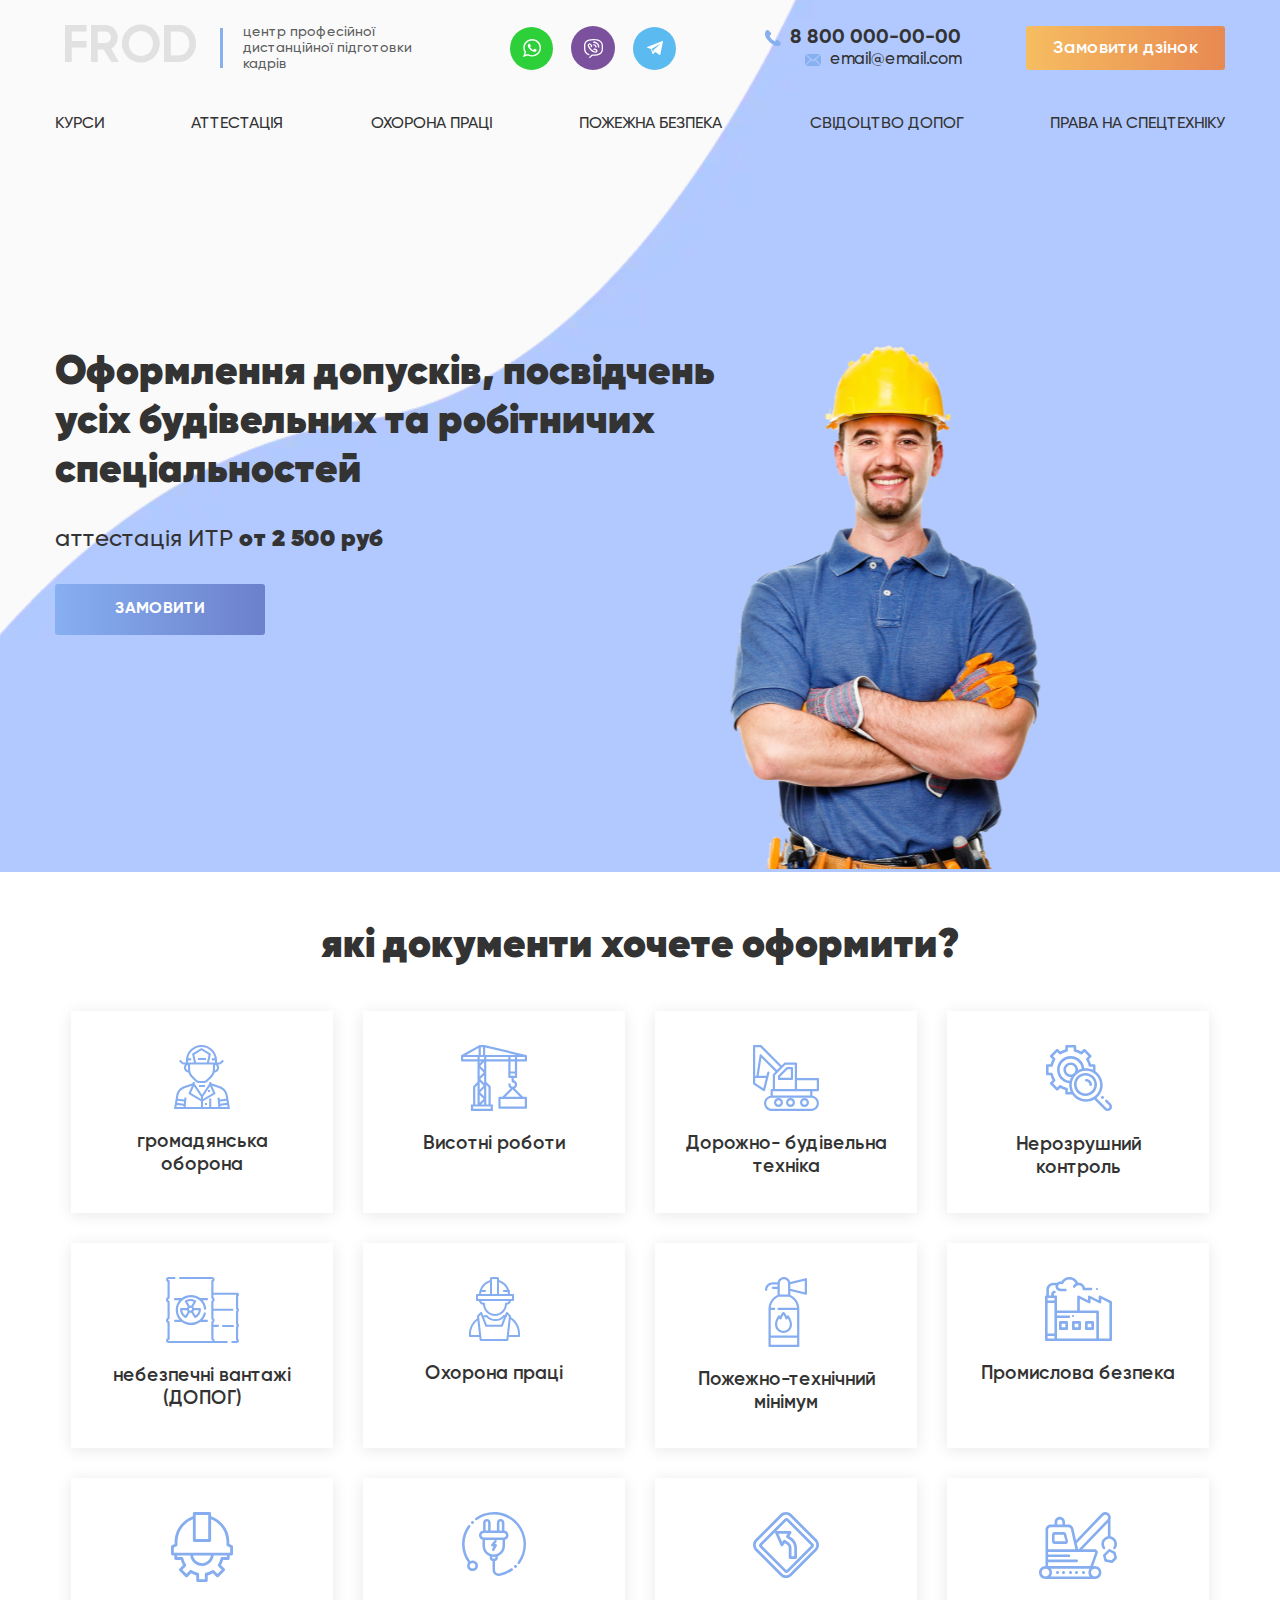
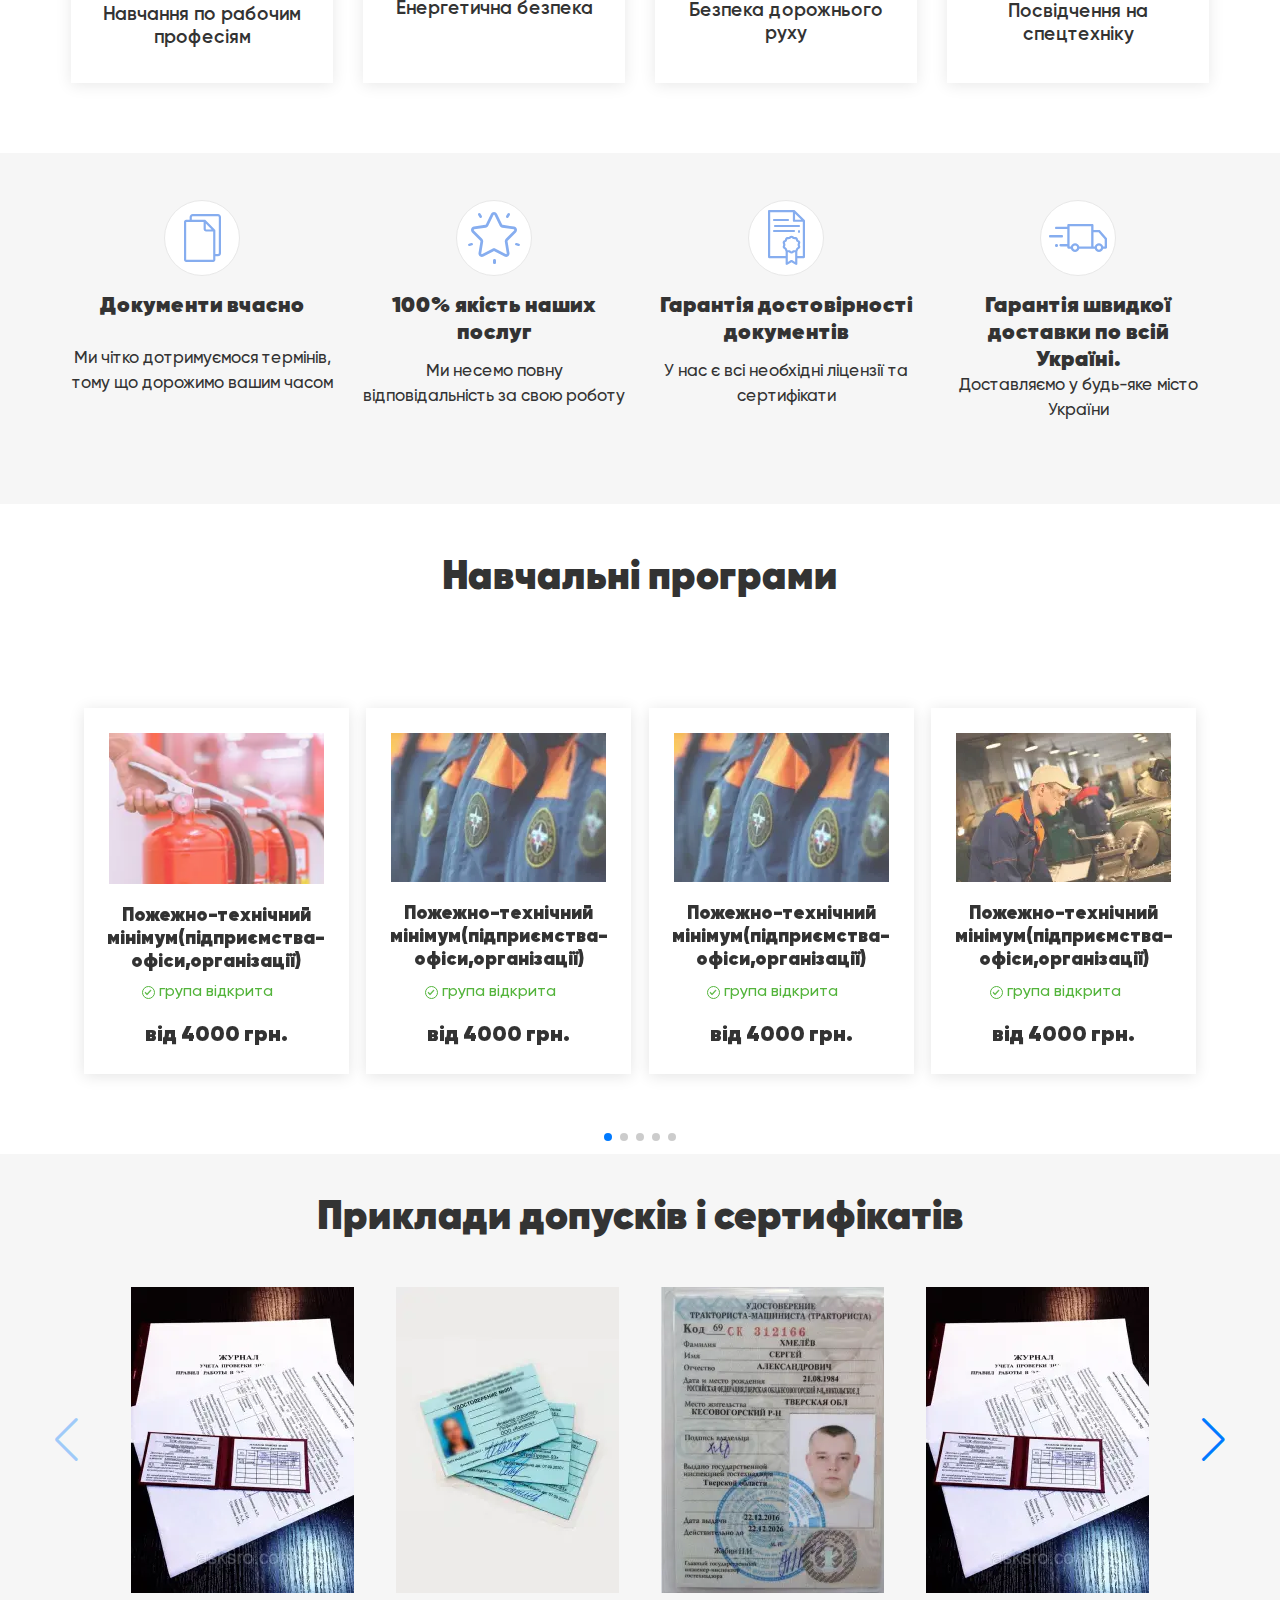
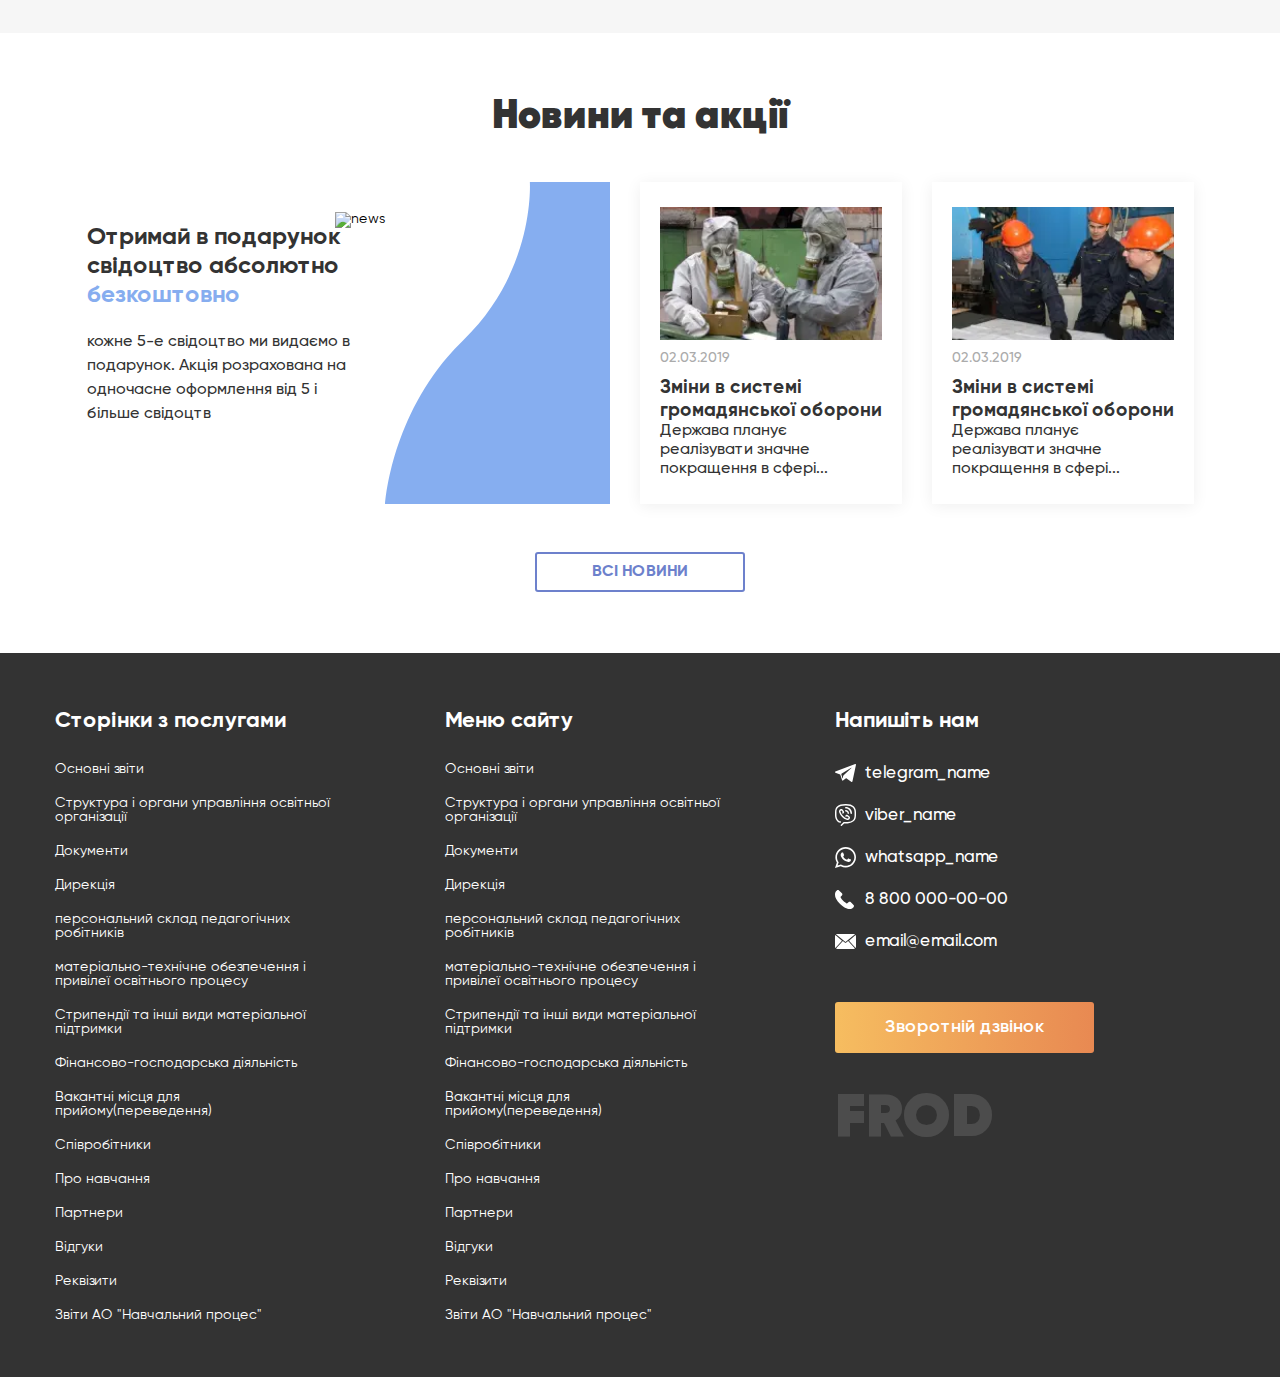
==== commit 1d159c13: "Add files via upload" ====
--- a/index.html
+++ b/index.html
@@ -6,7 +6,7 @@
 	<meta charset="UTF-8">
 	<meta name="format-detection" content="telephone=no">
 	<!-- <style>body{opacity: 0;}</style> -->
-	<link rel="stylesheet" href="css/style.min.css?_v=20220427143714">
+	<link rel="stylesheet" href="css/style.min.css?_v=20220428091710">
 	<link rel="shortcut icon" href="favicon.ico">
 	<!-- <meta name="robots" content="noindex, nofollow"> -->
 	<meta name="viewport" content="width=device-width, initial-scale=1.0">
@@ -20,15 +20,15 @@
 				<div class="header__text">центр професійної дистанційної підготовки кадрів
 				</div>
 				<div class="header__media">
-					<a href="#" class="media__whathsapp">
+					<a href="https://www.whatsapp.com/?lang=ru" class="media__whathsapp">
 						<div class="media__icon"><img src="img/header/whatsapp-logo.svg" alt="header"></div>
 					</a>
-					<a href="#" class="media__viber">
+					<a href="https://www.viber.com/ru/" class="media__viber">
 						<div class="media__icon">
 							<img src="img/header/viber-logo.svg" alt="header">
 						</div>
 					</a>
-					<a href="#" class="media__telegram">
+					<a href="https://play.google.com/store/apps/details?id=org.telegram.messenger&hl=ru&gl=US" class="media__telegram">
 						<div class="media__icon">
 							<img src="img/header/telegram(1).svg" alt="header">
 						</div>
@@ -654,16 +654,16 @@
 						<div class="column-footer__write-to-us">
 							<div class="write-to-us__title-footer title-footer">Напишіть нам</div>
 							<div class="write-to-us__social-footer">
-								<a href="#" class="social-footer__telegram">telegram_name</a>
-								<a href="#" class="social-footer__viber">viber_name</a>
-								<a href="#" class="social-footer__whatsapp">whatsapp_name</a>
+								<a href="https://play.google.com/store/apps/details?id=org.telegram.messenger&hl=ru&gl=US" class="social-footer__telegram">telegram_name</a>
+								<a href="https://www.viber.com/ru/" class="social-footer__viber">viber_name</a>
+								<a href="https://www.whatsapp.com/?lang=ru" class="social-footer__whatsapp">whatsapp_name</a>
 								<a href="#" class="social-footer__phone">8 800 000-00-00</a>
 								<a href="#" class="social-footer__email">email@email.com</a>
 							</div>
-							<a href="../contact.html" class="write-to-us__button">
+							<a href="./contact.html" class="write-to-us__button">
 								Зворотній дзвінок
 							</a>
-							<a href="../index.html" class="write-to-us__footer-logo">
+							<a href="./index.html" class="write-to-us__footer-logo">
 								FROD
 							</a>
 						</div>
@@ -842,7 +842,7 @@
 						<a href="./contact.html" class="write-to-us__button-spollers">
 							Зворотній дзвінок
 						</a>
-						<a href="../index.html" class="write-to-us__footer-logo-spollers">
+						<a href="./index.html" class="write-to-us__footer-logo-spollers">
 							FROD
 						</a>
 					</div>
@@ -860,7 +860,7 @@
 			</div>
 		</div>
 	</div>
-	<script src="js/app.min.js?_v=20220427143714"></script>
+	<script src="js/app.min.js?_v=20220428091710"></script>
 </body>
 
 </html>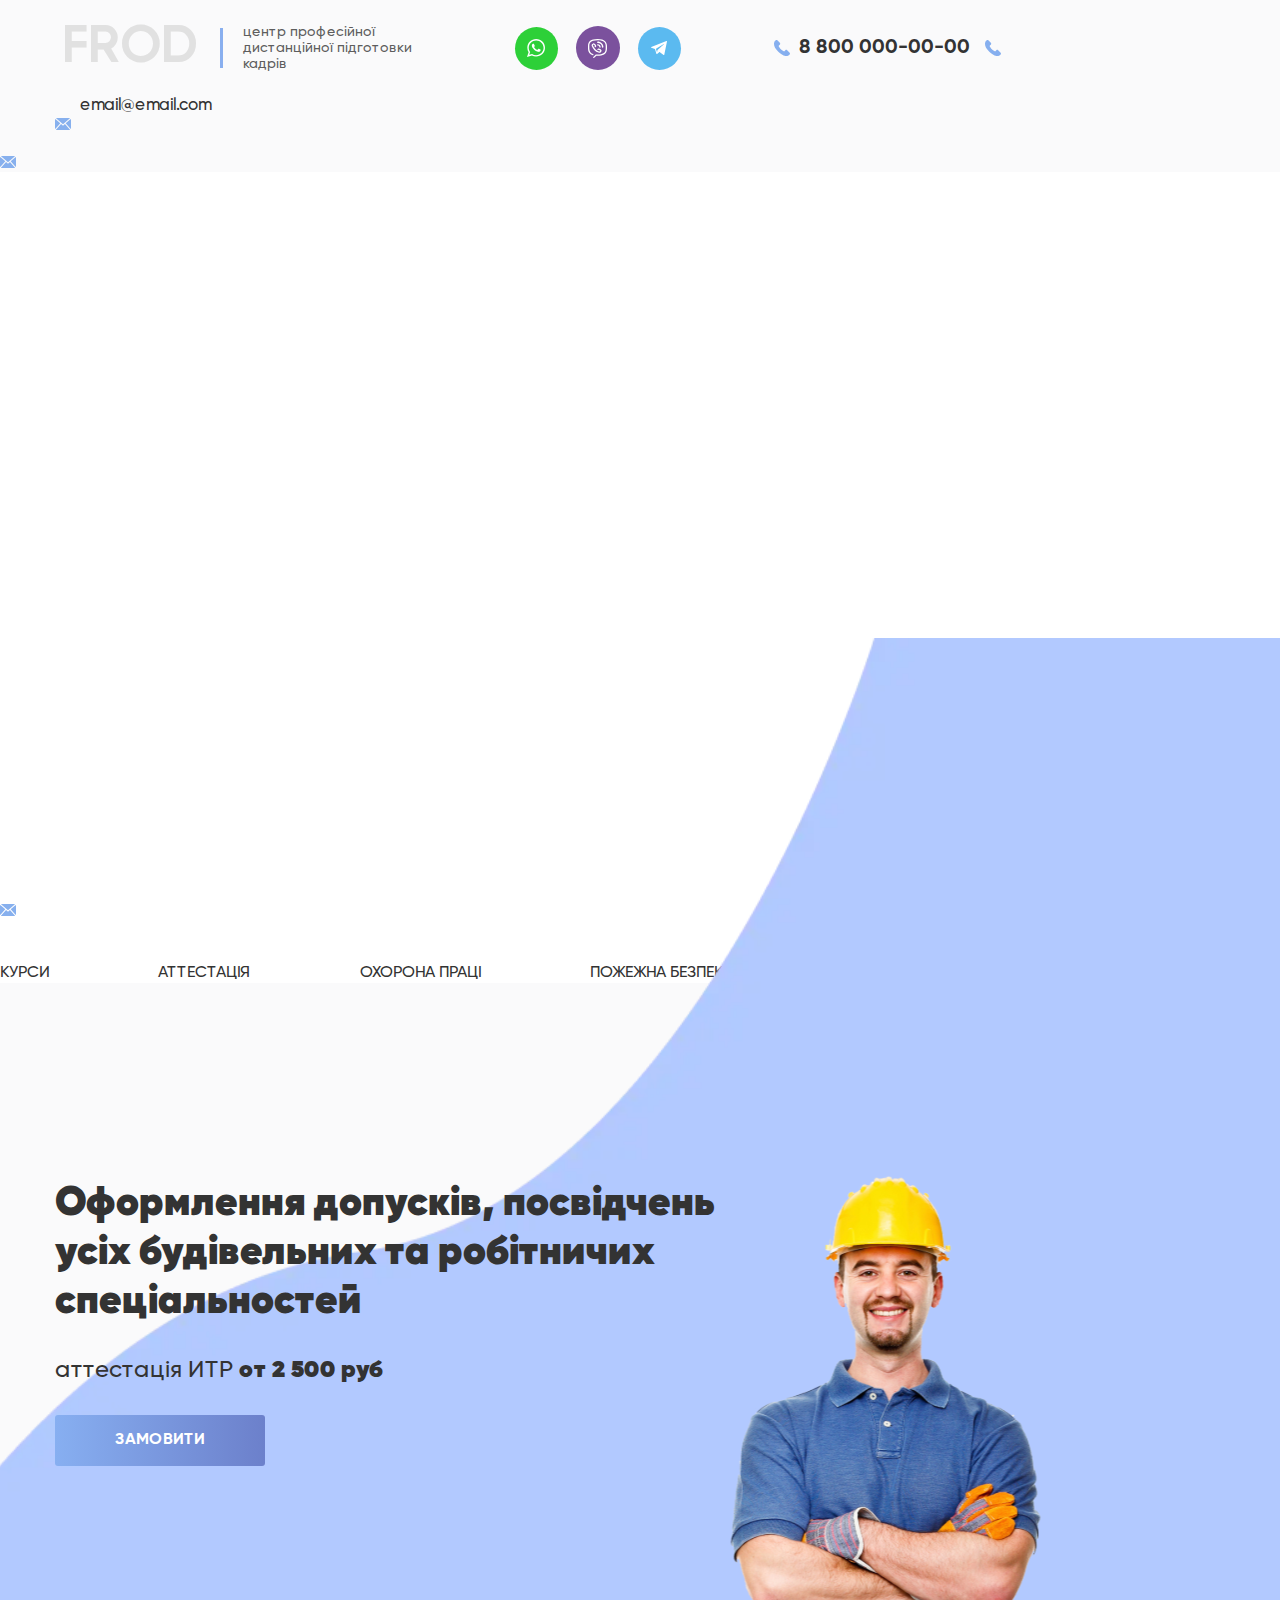
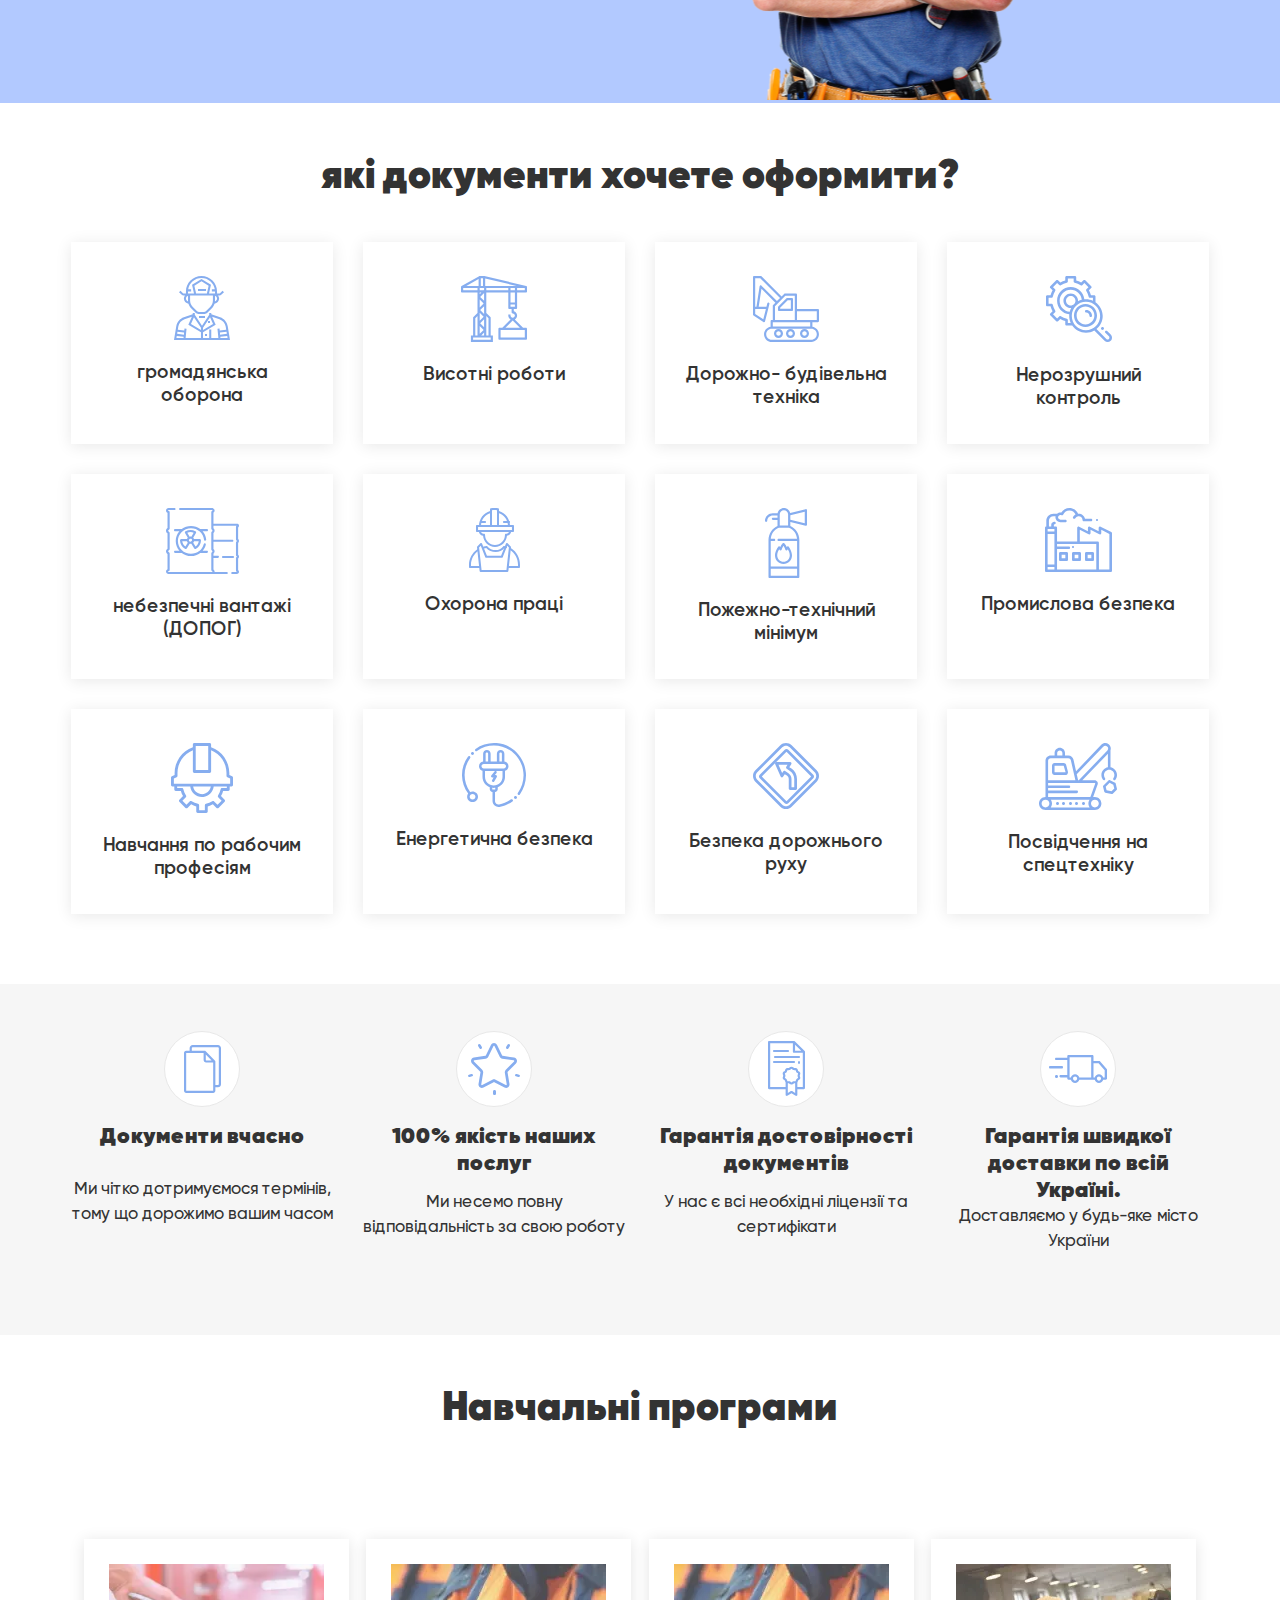
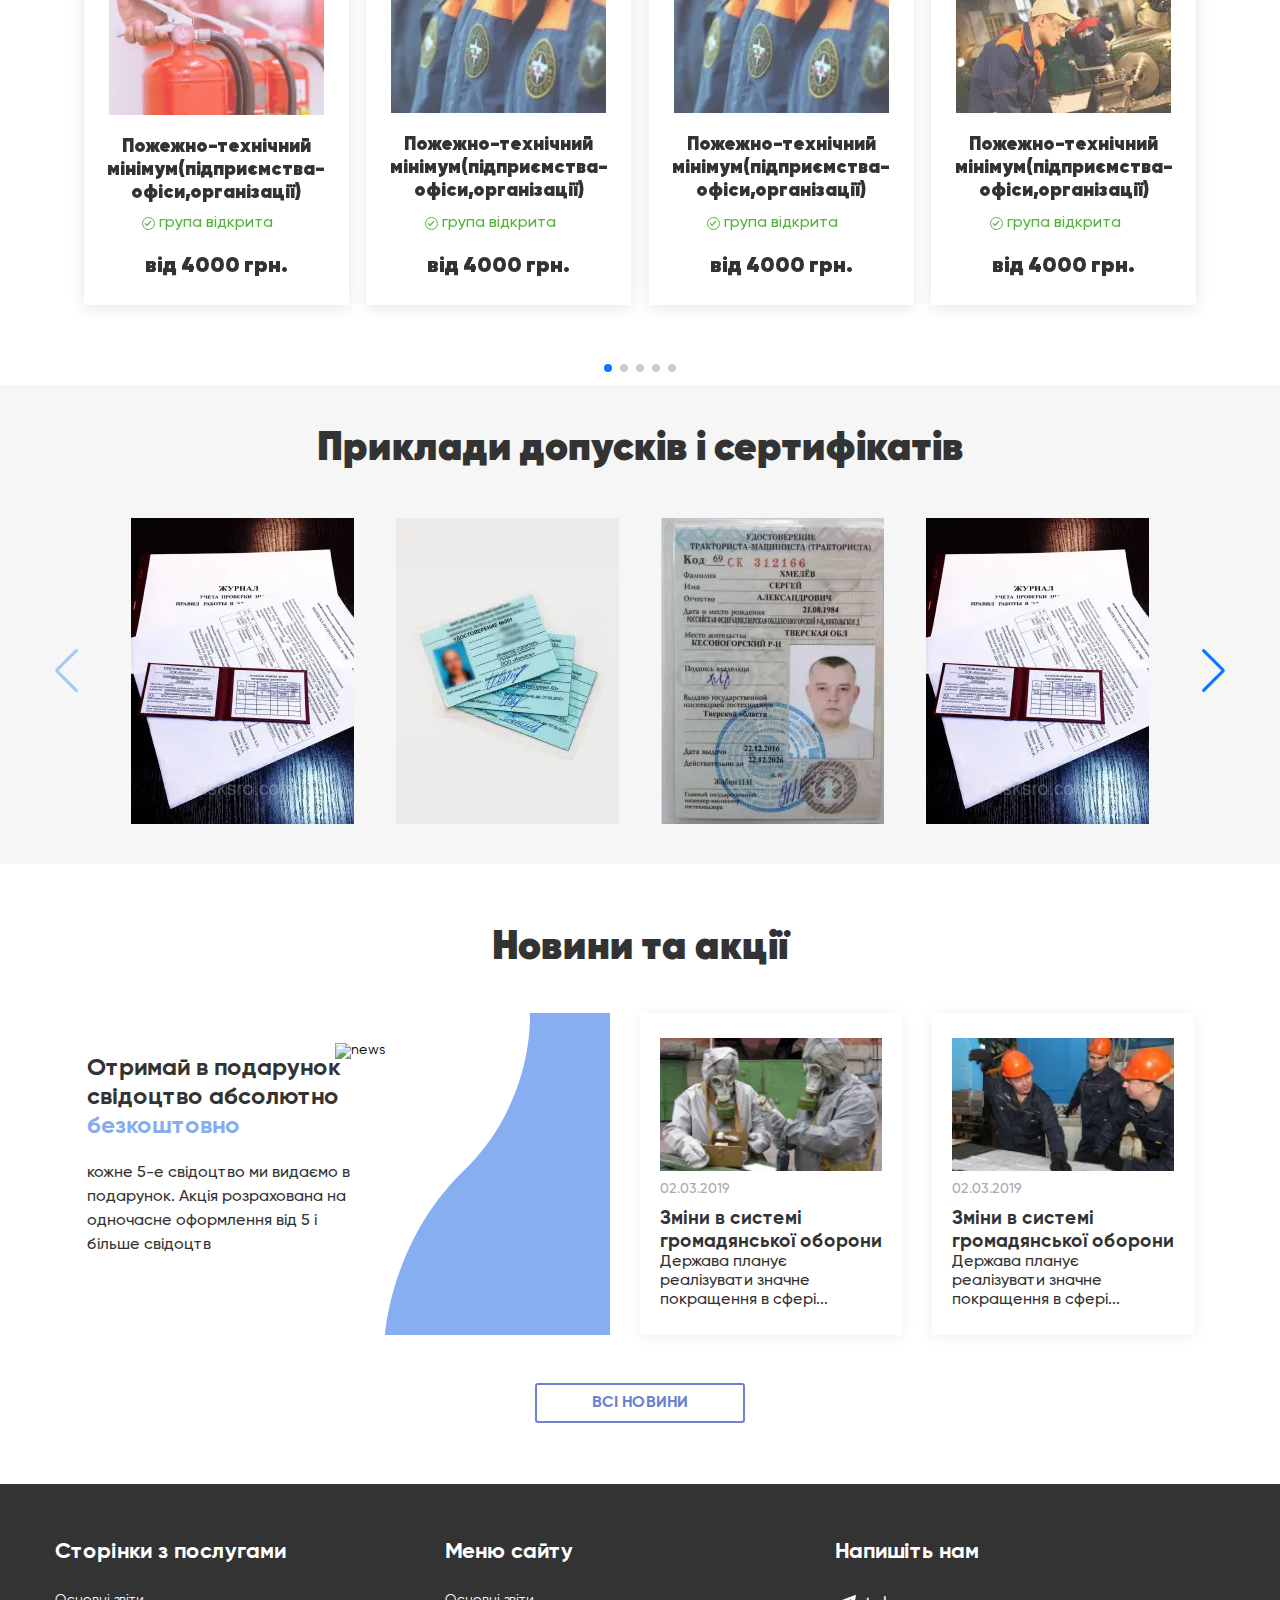
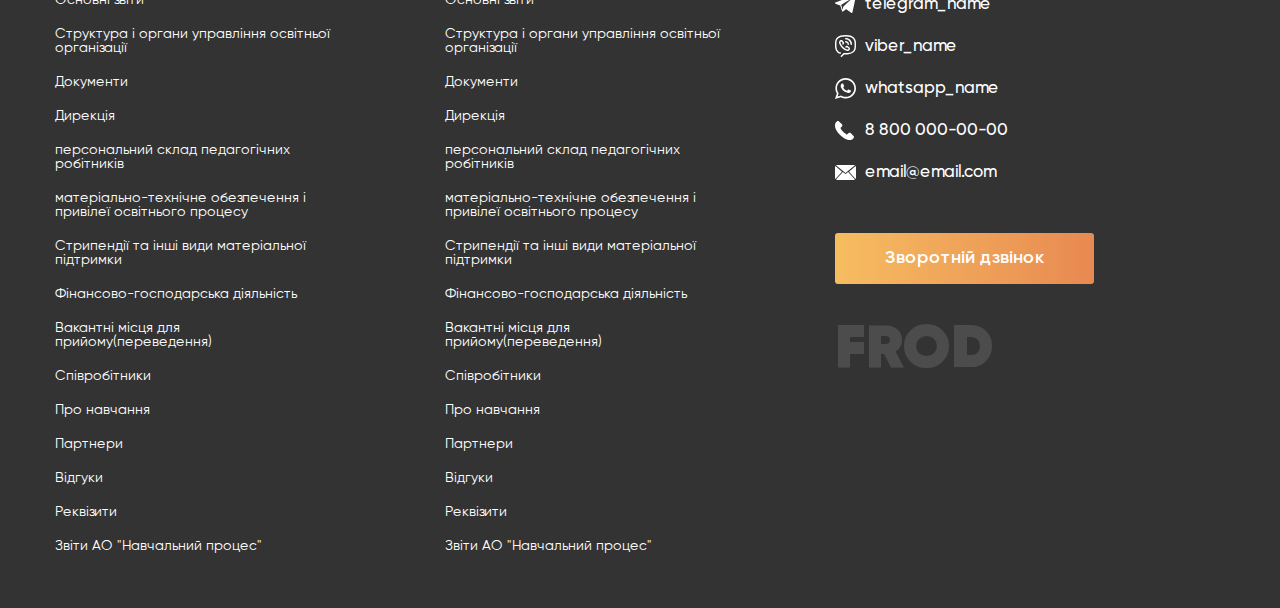
==== commit 0b5b55c8: "Update index.html" ====
--- a/index.html
+++ b/index.html
@@ -7,7 +7,7 @@
 	<meta name="format-detection" content="telephone=no">
 	<!-- <style>body{opacity: 0;}</style> -->
 	<link rel="stylesheet" href="css/style.min.css?_v=20220428091710">
-	<link rel="shortcut icon" href="favicon.ico">
+	<link rel="shortcut icon" href="./favicon.ico">
 	<!-- <meta name="robots" content="noindex, nofollow"> -->
 	<meta name="viewport" content="width=device-width, initial-scale=1.0">
 </head>
@@ -35,8 +35,8 @@
 					</a>
 				</div>
 				<div class="header__info">
-					<div class="info__phone">8 800 000-00-00</div>
-					<div class="info__email">email@email.com</div>
+					<a href="8 800 000-00-00" class="info__phone">8 800 000-00-00</div>
+					<a href="e-mail" class="info__email">email@email.com</div>
 				</div>
 				<div class="header__button">
 					<a href="./contact.html" class="header__button-link">
@@ -863,4 +863,4 @@
 	<script src="js/app.min.js?_v=20220428091710"></script>
 </body>
 
-</html>+</html>
--- a/css/style.min.css
+++ b/css/style.min.css
@@ -1 +1 @@
-@charset "UTF-8";@font-face{font-family:Gilroy;font-display:swap;src:url(../fonts/Gilroy-Bold.woff2) format("woff2"),url(../fonts/Gilroy-Bold.woff) format("woff");font-weight:700;font-style:normal}@font-face{font-family:Gilroy;font-display:swap;src:url(../fonts/Gilroy-Extrabold.woff2) format("woff2"),url(../fonts/Gilroy-Extrabold.woff) format("woff");font-weight:800;font-style:normal}@font-face{font-family:Gilroy;font-display:swap;src:url(../fonts/Gilroy-Heavy.woff2) format("woff2"),url(../fonts/Gilroy-Heavy.woff) format("woff");font-weight:800;font-style:normal}@font-face{font-family:Gilroy;font-display:swap;src:url(../fonts/Gilroy-Medium.woff2) format("woff2"),url(../fonts/Gilroy-Medium.woff) format("woff");font-weight:500;font-style:normal}@font-face{font-family:Gilroy;font-display:swap;src:url(../fonts/Gilroy-Semibold.woff2) format("woff2"),url(../fonts/Gilroy-Semibold.woff) format("woff");font-weight:600;font-style:normal}@font-face{font-family:Gilroy;font-display:swap;src:url(../fonts/Gilroy-Regular.woff2) format("woff2"),url(../fonts/Gilroy-Regular.woff) format("woff");font-weight:400;font-style:normal}*{padding:0;margin:0;border:0}*,:after,:before{-webkit-box-sizing:border-box;box-sizing:border-box}body,html{height:100%;min-width:320px}body{color:#000;line-height:1;font-family:Gilroy;font-size:.875rem;-ms-text-size-adjust:100%;-moz-text-size-adjust:100%;-webkit-text-size-adjust:100%;-webkit-font-smoothing:antialiased;-moz-osx-font-smoothing:grayscale}button,input,textarea{font-family:Gilroy;font-size:inherit}button{cursor:pointer;color:inherit;background-color:inherit}a{color:inherit}a:link,a:visited{text-decoration:none}a:hover{text-decoration:none}ul li{list-style:none}img{vertical-align:top}h1,h2,h3,h4,h5,h6{font-weight:inherit;font-size:inherit}body{height:100%}.lock body{overflow:hidden;-ms-touch-action:none;touch-action:none}.wrapper{min-height:100%;display:-webkit-box;display:-ms-flexbox;display:flex;-webkit-box-orient:vertical;-webkit-box-direction:normal;-ms-flex-direction:column;flex-direction:column;overflow:hidden}.wrapper>main{-webkit-box-flex:1;-ms-flex:1 1 auto;flex:1 1 auto}.wrapper>*{min-width:0}[class*=__container]{max-width:73.125rem;-webkit-box-sizing:content-box;box-sizing:content-box;margin:0 auto;padding:0 .9375rem}body::after{content:"";background-color:rgba(0,0,0,.5);position:fixed;width:100%;height:100%;top:0;left:0;opacity:0;-webkit-transition:opacity .8s ease 0s;-o-transition:opacity .8s ease 0s;transition:opacity .8s ease 0s;pointer-events:none;z-index:149}.popup-show body::after{opacity:1}.popup{position:fixed;top:0;left:0;bottom:0;right:0;padding:30px 10px;-webkit-transition:visibility .8s ease 0s;-o-transition:visibility .8s ease 0s;transition:visibility .8s ease 0s;visibility:hidden;pointer-events:none}.popup_show{z-index:150;visibility:visible;overflow:auto;pointer-events:auto}.popup_show .popup__content{visibility:visible;-webkit-transform:scale(1);-ms-transform:scale(1);transform:scale(1)}.popup__wrapper{display:-webkit-box;display:-ms-flexbox;display:flex;-webkit-box-orient:vertical;-webkit-box-direction:normal;-ms-flex-direction:column;flex-direction:column;-webkit-box-align:center;-ms-flex-align:center;align-items:center;min-height:100%;-webkit-box-flex:1;-ms-flex:1 1 auto;flex:1 1 auto;width:100%;display:flex;-webkit-box-pack:center;-ms-flex-pack:center;justify-content:center;align-items:center}.popup__content{visibility:hidden;-webkit-transform:scale(0);-ms-transform:scale(0);transform:scale(0);-webkit-transition:-webkit-transform .3s ease 0s;transition:-webkit-transform .3s ease 0s;-o-transition:transform .3s ease 0s;transition:transform .3s ease 0s;transition:transform .3s ease 0s,-webkit-transform .3s ease 0s;background-color:#eee;padding:20px;width:100%;max-width:900px;border-radius:20px}.lock .popup__content{visibility:visible}.spollers{display:-ms-grid;display:grid;gap:15px}.spollers__item{font-size:1.25rem}.spollers-footer__title{cursor:default;text-align:left;padding:.625rem .9375rem;border-radius:.3125rem;position:relative}._spoller-init .spollers-footer__title{cursor:pointer}._spoller-init .spollers-footer__title::after,._spoller-init .spollers-footer__title::before{content:"";position:absolute;right:10px;top:50%;background-color:#fff;height:2px;width:15px;-webkit-transition:-webkit-transform .5s ease 0s;transition:-webkit-transform .5s ease 0s;-o-transition:transform .5s ease 0s;transition:transform .5s ease 0s;transition:transform .5s ease 0s,-webkit-transform .5s ease 0s}._spoller-init .spollers-footer__title::before{-webkit-transform:translate(-75%,-50%) rotate(40deg);-ms-transform:translate(-75%,-50%) rotate(40deg);transform:translate(-75%,-50%) rotate(40deg)}._spoller-init .spollers-footer__title::after{-webkit-transform:translate(0,-50%) rotate(-40deg);-ms-transform:translate(0,-50%) rotate(-40deg);transform:translate(0,-50%) rotate(-40deg)}._spoller-init .spollers-footer__title._spoller-active::before{-webkit-transform:translateX(-75%) rotate(-40deg);-ms-transform:translateX(-75%) rotate(-40deg);transform:translateX(-75%) rotate(-40deg)}._spoller-init .spollers-footer__title._spoller-active::after{-webkit-transform:rotate(40deg);-ms-transform:rotate(40deg);transform:rotate(40deg)}.spollers__body{padding:1.25rem;border-radius:.3125rem;border:1px solid #eee}.news-block-tab__navigation{display:-webkit-box;display:-ms-flexbox;display:flex;-webkit-box-pack:center;-ms-flex-pack:center;justify-content:center}.news-block-tab__title{border:#b9b9b9 3px solid;padding:.625rem .9375rem;font-size:16px;font-weight:700;color:#b9b9b9;margin:50px 5px 68px}.news-block-tab__title._tab-active{border:#87b0ee 3px solid;color:#87b0ee}[class*=-ibg]{position:relative}[class*=-ibg] img{position:absolute;width:100%;height:100%;top:0;left:0;-o-object-fit:cover;object-fit:cover}[class*=-ibg_contain] img{-o-object-fit:contain;object-fit:contain}.title{font-weight:900;font-size:40px;line-height:122%;color:#333}@supports (font-size:clamp(1.5rem ,1.1363636364rem + 1.8181818182vw ,2.5rem)){.title{font-size:clamp(1.5rem ,1.1363636364rem + 1.8181818182vw ,2.5rem)}}@supports not (font-size:clamp(1.5rem ,1.1363636364rem + 1.8181818182vw ,2.5rem)){.title{font-size:calc(1.5rem + 1 * (100vw - 20rem)/ 55)}}.title-footer{font-weight:700;font-size:22px;line-height:27px;color:#fff;margin:0 0 27px 0}.header{background-color:#fafafb}.header__container{display:-ms-grid;display:grid;-ms-grid-rows:minmax(96px,auto) minmax(56px,auto);-ms-grid-columns:minmax(auto,150px) minmax(auto,250px) minmax(auto,285px) minmax(auto,245px) minmax(auto,210px);grid-template:minmax(96px,auto) minmax(56px,auto)/minmax(auto,150px) minmax(auto,250px) minmax(auto,285px) minmax(auto,245px) minmax(auto,210px)}.header__logo{z-index:51;display:-webkit-box;display:-ms-flexbox;display:flex;-webkit-box-pack:center;-ms-flex-pack:center;justify-content:center;-webkit-box-align:center;-ms-flex-align:center;align-items:center;font-weight:700;font-size:52px;line-height:63px;color:#e1e1e1}.header__text{z-index:2;display:-webkit-box;display:-ms-flexbox;display:flex;-webkit-box-align:center;-ms-flex-align:center;align-items:center;margin:0 35px;font-weight:500;font-size:14px;line-height:16px;color:#5d5d5d}.header__text::before{content:"";background-color:#89afef;position:relative;left:-20px;top:0;width:5px;height:40px}.header__media{z-index:2;display:-webkit-box;display:-ms-flexbox;display:flex;-webkit-box-pack:center;-ms-flex-pack:center;justify-content:center;-webkit-box-align:center;-ms-flex-align:center;align-items:center}.header__info{z-index:2;margin:0 15px 0 0;display:-webkit-box;display:-ms-flexbox;display:flex;-webkit-box-orient:vertical;-webkit-box-direction:normal;-ms-flex-direction:column;flex-direction:column;-webkit-box-align:end;-ms-flex-align:end;align-items:flex-end;-webkit-box-pack:center;-ms-flex-pack:center;justify-content:center}.header__button{z-index:2;-ms-grid-column:5;-ms-grid-column-span:2;grid-column:5/7;text-align:end;display:-webkit-box;display:-ms-flexbox;display:flex;-webkit-box-pack:end;-ms-flex-pack:end;justify-content:end;-webkit-box-align:center;-ms-flex-align:center;align-items:center;z-index:51}.header__button-link{font-weight:600;font-size:18px;line-height:21px;text-align:center;color:#fff;text-align:right;display:inline-block;padding:11.5px 27px;background:-webkit-gradient(linear,left top,right top,from(#f6bd60),to(#e88952));background:-o-linear-gradient(left,#f6bd60 0,#e88952 100%);background:linear-gradient(90deg,#f6bd60 0,#e88952 100%);border-radius:3px;-webkit-transition:all .4s ease 0s;-o-transition:all .4s ease 0s;transition:all .4s ease 0s}.header__button-link:hover{-webkit-transform:scale(1.005);-ms-transform:scale(1.005);transform:scale(1.005);background-color:#e88952;-webkit-box-shadow:0 8px 18px rgba(242,147,81,.450503);box-shadow:0 8px 18px rgba(242,147,81,.450503)}.header__menu-navigation{display:none}.header__menu-navigation li:hover{text-decoration:underline}.header-pages{background:#f6f6f6;-webkit-box-shadow:0 2px 15px rgba(0,0,0,.149476);box-shadow:0 2px 15px rgba(0,0,0,.149476)}.header-pages__container{display:-ms-grid;display:grid;-ms-grid-rows:minmax(96px,auto) minmax(56px,auto);-ms-grid-columns:minmax(auto,150px) minmax(auto,250px) minmax(auto,285px) minmax(auto,245px) minmax(auto,210px);grid-template:minmax(96px,auto) minmax(56px,auto)/minmax(auto,150px) minmax(auto,250px) minmax(auto,285px) minmax(auto,245px) minmax(auto,210px)}.header-pages__logo{z-index:51;display:-webkit-box;display:-ms-flexbox;display:flex;-webkit-box-pack:center;-ms-flex-pack:center;justify-content:center;-webkit-box-align:center;-ms-flex-align:center;align-items:center;font-weight:700;font-size:52px;line-height:63px;color:#e1e1e1}.header-pages__text{z-index:2;display:-webkit-box;display:-ms-flexbox;display:flex;-webkit-box-align:center;-ms-flex-align:center;align-items:center;margin:0 35px;font-weight:500;font-size:14px;line-height:16px;color:#5d5d5d}.header-pages__text::before{content:"";background-color:#89afef;position:relative;left:-20px;top:0;width:5px;height:40px}.header-pages__media{z-index:2;display:-webkit-box;display:-ms-flexbox;display:flex;-webkit-box-pack:center;-ms-flex-pack:center;justify-content:center;-webkit-box-align:center;-ms-flex-align:center;align-items:center}.header-pages__info{z-index:2;margin:0 15px 0 0;display:-webkit-box;display:-ms-flexbox;display:flex;-webkit-box-orient:vertical;-webkit-box-direction:normal;-ms-flex-direction:column;flex-direction:column;-webkit-box-align:end;-ms-flex-align:end;align-items:flex-end;-webkit-box-pack:center;-ms-flex-pack:center;justify-content:center}.header-pages__button{z-index:2;-ms-grid-column:5;-ms-grid-column-span:2;grid-column:5/7;text-align:end;display:-webkit-box;display:-ms-flexbox;display:flex;-webkit-box-pack:end;-ms-flex-pack:end;justify-content:end;-webkit-box-align:center;-ms-flex-align:center;align-items:center;z-index:51}.header-pages__button-link{font-weight:600;font-size:18px;line-height:21px;text-align:center;color:#fff;text-align:right;display:inline-block;padding:11.5px 27px;background:-webkit-gradient(linear,left top,right top,from(#f6bd60),to(#e88952));background:-o-linear-gradient(left,#f6bd60 0,#e88952 100%);background:linear-gradient(90deg,#f6bd60 0,#e88952 100%);-webkit-box-shadow:0 8px 18px rgba(242,147,81,.450503);box-shadow:0 8px 18px rgba(242,147,81,.450503);border-radius:3px;-webkit-transition:all .4s ease 0s;-o-transition:all .4s ease 0s;transition:all .4s ease 0s}.header-pages__button-link:hover{-webkit-transform:scale(1.005);-ms-transform:scale(1.005);transform:scale(1.005);background-color:#e88952;-webkit-box-shadow:0 8px 18px rgba(242,147,81,.450503);box-shadow:0 8px 18px rgba(242,147,81,.450503)}.header-pages__menu-navigation{display:none}.header-pages__menu-navigation li:hover{text-decoration:underline}.media__whathsapp{-webkit-transition:all .4s ease 0s;-o-transition:all .4s ease 0s;transition:all .4s ease 0s;padding:12.5px;background:#2dd038;display:inline-block;border-radius:50%}.media__whathsapp:hover{-webkit-box-shadow:0 8px 25px rgba(45,208,56,.497678);box-shadow:0 8px 25px rgba(45,208,56,.497678)}.media__viber{-webkit-transition:all .4s ease 0s;-o-transition:all .4s ease 0s;transition:all .4s ease 0s;margin:0 18px;padding:12.5px;background:#7b519d;display:inline-block;border-radius:50%}.media__viber:hover{-webkit-box-shadow:0 8px 25px rgba(123,81,157,.503797);box-shadow:0 8px 25px rgba(123,81,157,.503797)}.media__telegram{-webkit-transition:all .4s ease 0s;-o-transition:all .4s ease 0s;transition:all .4s ease 0s;padding:14.5px 13.5px;display:inline-block;border-radius:50%;background:#5bbaf0}.media__telegram:hover{-webkit-box-shadow:0 8px 25px rgba(91,186,240,.5);box-shadow:0 8px 25px rgba(91,186,240,.5)}.info__phone{font-weight:700;font-size:20px;line-height:24px;color:#333;text-align:right;padding:0 0 0 25px;background:url(../img/header/Path.svg) no-repeat left}.info__email{font-weight:500;font-size:17px;line-height:20px;text-align:right;color:#333;padding:0 0 0 25px;background:url(../img/header/mail-black-envelope-symbol.svg) no-repeat left}.icon-menu{display:none}.header__menu{display:-webkit-box;display:-ms-flexbox;display:flex;-webkit-box-pack:center;-ms-flex-pack:center;justify-content:center;-ms-flex-item-align:center;-ms-grid-row-align:center;align-self:center}.header-pages__menu{display:-webkit-box;display:-ms-flexbox;display:flex;-webkit-box-pack:center;-ms-flex-pack:center;justify-content:center;-ms-flex-item-align:center;-ms-grid-row-align:center;align-self:center}.menu__item{display:none}.menu-open .menu__body{overflow:auto;padding:85px 40px;position:absolute;width:100%;height:120%;top:0;left:0;background-color:#cecece;z-index:50}.menu-open .menu__body::after{content:"";position:fixed;width:100%;height:90px;top:0;left:0;z-index:1;background-color:#999}.menu-open .menu__item{margin:25px 10px;display:block}.menu-open .menu__link{font-size:24px;font-weight:600;letter-spacing:1.4px;line-height:130%}.page__specyalty{display:-webkit-box;display:-ms-flexbox;display:flex}@supports (margin-top:clamp(0.625rem ,0.1704545455rem + 2.2727272727vw ,1.875rem)){.page__navigation-pages{margin-top:clamp(.625rem ,.1704545455rem + 2.2727272727vw ,1.875rem)}}@supports not (margin-top:clamp(0.625rem ,0.1704545455rem + 2.2727272727vw ,1.875rem)){.page__navigation-pages{margin-top:calc(.625rem + 1.25 * (100vw - 20rem)/ 55)}}.page__contact-block{margin:50px 0 70px;position:relative}.page__text-atestation{margin:0 0 68px 0}.page__atestation-form{position:relative;background-color:#86adef}@supports (padding-top:clamp(0.9375rem ,-0.3125rem + 6.25vw ,4.375rem)){.page__atestation-form{padding-top:clamp(.9375rem ,-.3125rem + 6.25vw ,4.375rem)}}@supports not (padding-top:clamp(0.9375rem ,-0.3125rem + 6.25vw ,4.375rem)){.page__atestation-form{padding-top:calc(.9375rem + 3.4375 * (100vw - 20rem)/ 55)}}@supports (padding-bottom:clamp(1.25rem ,-0.1136363636rem + 6.8181818182vw ,5rem)){.page__atestation-form{padding-bottom:clamp(1.25rem ,-.1136363636rem + 6.8181818182vw ,5rem)}}@supports not (padding-bottom:clamp(1.25rem ,-0.1136363636rem + 6.8181818182vw ,5rem)){.page__atestation-form{padding-bottom:calc(1.25rem + 3.75 * (100vw - 20rem)/ 55)}}.specyalty{position:relative;bottom:0;right:0;min-height:80vh;display:-webkit-box;display:-ms-flexbox;display:flex;background-color:#fafafb}.specyalty__big-image img{position:absolute;bottom:0;right:0;height:147.9%;-o-object-fit:cover;object-fit:cover;z-index:1}.specyalty__container{display:-webkit-box;display:-ms-flexbox;display:flex;-webkit-box-flex:1;-ms-flex:1 1 auto;flex:1 1 auto;-webkit-box-align:center;-ms-flex-align:center;align-items:center}.specyalty__content{display:-webkit-box;display:-ms-flexbox;display:flex;-webkit-box-align:center;-ms-flex-align:center;align-items:center}.specyalty__body{z-index:3}.specyalty__price{font-weight:500;line-height:120%;color:#333;margin:30px 0 30px 0}@supports (font-size:clamp(1.125rem ,0.9886363636rem + 0.6818181818vw ,1.5rem)){.specyalty__price{font-size:clamp(1.125rem ,.9886363636rem + .6818181818vw ,1.5rem)}}@supports not (font-size:clamp(1.125rem ,0.9886363636rem + 0.6818181818vw ,1.5rem)){.specyalty__price{font-size:calc(1.125rem + .375 * (100vw - 20rem)/ 55)}}.specyalty__price span{font-weight:800}.specyalty__button{margin:0 0 40px 0;font-weight:700;font-size:16px;line-height:19px;text-align:center;text-transform:uppercase;color:#fff;background:-webkit-gradient(linear,left top,right top,from(#87aff1),color-stop(100%,#6c80cb),to(#6c80cb));background:-o-linear-gradient(left,#87aff1 0,#6c80cb 100%,#6c80cb 100%);background:linear-gradient(90deg,#87aff1 0,#6c80cb 100%,#6c80cb 100%);border-radius:3px;padding:16px 60px;display:inline-block;-webkit-transition:all .4s ease 0s;-o-transition:all .4s ease 0s;transition:all .4s ease 0s}.specyalty__button:hover{-webkit-transform:scale(1.005);-ms-transform:scale(1.005);transform:scale(1.005);-webkit-box-shadow:0 12px 20px rgba(132,170,237,.454846);box-shadow:0 12px 20px rgba(132,170,237,.454846)}.specyalty__image img{display:none}.documents{margin:50px 0 70px 0}.documents__title{text-align:center}.documents__cards{margin:40px 0 0 0;-webkit-box-pack:center;-ms-flex-pack:center;justify-content:center;display:-ms-grid;display:grid;grid-template-columns:repeat(auto-fit,minmax(auto,262px));gap:30px}.cards__card{background:#fff;-webkit-box-shadow:0 2px 15px rgba(0,0,0,.096);box-shadow:0 2px 15px rgba(0,0,0,.096);padding:34px 30px;text-align:center;-webkit-transition:all .5s ease 0s;-o-transition:all .5s ease 0s;transition:all .5s ease 0s}.cards__card:hover{-webkit-transform:scale(1.1);-ms-transform:scale(1.1);transform:scale(1.1)}.card__title{margin:21px 0 0 0;font-weight:600;font-size:19px;line-height:23px;text-align:center;color:#333}.garantion{background-color:#f6f6f6;padding:40px 0 0}@supports (padding-bottom:clamp(0.0000000625rem ,-0.9090908239rem + 4.5454544318vw ,2.5rem)){.garantion{padding-bottom:clamp(.0000000625rem ,-.9090908239rem + 4.5454544318vw ,2.5rem)}}@supports not (padding-bottom:clamp(0.0000000625rem ,-0.9090908239rem + 4.5454544318vw ,2.5rem)){.garantion{padding-bottom:calc(.0000000625rem + 2.4999999375 * (100vw - 20rem)/ 55)}}.garantion__title{text-align:center}@supports (margin-bottom:clamp(0.625rem ,-0.2840909091rem + 4.5454545455vw ,3.125rem)){.garantion__title{margin-bottom:clamp(.625rem ,-.2840909091rem + 4.5454545455vw ,3.125rem)}}@supports not (margin-bottom:clamp(0.625rem ,-0.2840909091rem + 4.5454545455vw ,3.125rem)){.garantion__title{margin-bottom:calc(.625rem + 2.5 * (100vw - 20rem)/ 55)}}.garantion__garantion-cards{display:-ms-grid;display:grid;-webkit-box-pack:center;-ms-flex-pack:center;justify-content:center;grid-template-columns:repeat(auto-fit,minmax(auto,262px));gap:30px}.garantion-cards__garantion-card{display:-ms-grid;display:grid;-ms-grid-rows:90px minmax(20px,auto) minmax(90px,auto);-ms-grid-columns:1fr;grid-template:90px minmax(20px,auto) minmax(90px,auto)/1fr;text-align:center}.gargarantion-card__icon img{position:relative;z-index:2}.gargarantion-card__icon{-ms-grid-row:1;-ms-grid-row-span:1;grid-row:1/2;position:relative;display:-webkit-box;display:-ms-flexbox;display:flex;-webkit-box-orient:vertical;-webkit-box-direction:normal;-ms-flex-direction:column;flex-direction:column;-webkit-box-pack:center;-ms-flex-pack:center;justify-content:center;-webkit-box-align:center;-ms-flex-align:center;align-items:center}.gargarantion-card__icon::before{content:"";background:#fff;border:1px solid #e8e8e8;border-radius:50%;padding:37px;position:absolute}.gargarantion-card__title{margin:10px 0 0 0;-ms-grid-row:2;-ms-grid-row-span:1;grid-row:2/3;font-weight:800;font-size:22px;line-height:27px;text-align:center;color:#333}.gargarantion-card__text{-webkit-box-pack:start;-ms-flex-pack:start;justify-content:start;-ms-grid-row:3;-ms-grid-row-span:1;grid-row:3/4;font-weight:500;font-size:17px;line-height:147%;text-align:center;color:#333}.program__container{text-align:center}@supports (margin-top:clamp(1.875rem ,1.4204545455rem + 2.2727272727vw ,3.125rem)){.program__title{margin-top:clamp(1.875rem ,1.4204545455rem + 2.2727272727vw ,3.125rem)}}@supports not (margin-top:clamp(1.875rem ,1.4204545455rem + 2.2727272727vw ,3.125rem)){.program__title{margin-top:calc(1.875rem + 1.25 * (100vw - 20rem)/ 55)}}@supports (margin-bottom:clamp(0.625rem ,-0.5113636364rem + 5.6818181818vw ,3.75rem)){.program__title{margin-bottom:clamp(.625rem ,-.5113636364rem + 5.6818181818vw ,3.75rem)}}@supports not (margin-bottom:clamp(0.625rem ,-0.5113636364rem + 5.6818181818vw ,3.75rem)){.program__title{margin-bottom:calc(.625rem + 3.125 * (100vw - 20rem)/ 55)}}.swiper-slide__program-slides{margin:40px 20px;display:-webkit-box;display:-ms-flexbox;display:flex;-webkit-box-orient:horizontal;-webkit-box-direction:normal;-ms-flex-direction:row;flex-direction:row;-ms-flex-wrap:wrap;flex-wrap:wrap}@supports (margin-bottom:clamp(1.875rem ,1.1931818182rem + 3.4090909091vw ,3.75rem)){.swiper-slide__program-slides{margin-bottom:clamp(1.875rem ,1.1931818182rem + 3.4090909091vw ,3.75rem)}}@supports not (margin-bottom:clamp(1.875rem ,1.1931818182rem + 3.4090909091vw ,3.75rem)){.swiper-slide__program-slides{margin-bottom:calc(1.875rem + 1.875 * (100vw - 20rem)/ 55)}}.program-slides__program-slide{display:-webkit-box;display:-ms-flexbox;display:flex;-webkit-box-orient:vertical;-webkit-box-direction:normal;-ms-flex-direction:column;flex-direction:column;margin:5px auto 20px;-webkit-box-flex:0;-ms-flex:0 1 22%;flex:0 1 22%;-webkit-box-pack:center;-ms-flex-pack:center;justify-content:center;-webkit-box-shadow:0 2px 15px rgba(0,0,0,.11);box-shadow:0 2px 15px rgba(0,0,0,.11)}.program-slide__image{padding:25px 25px 20px 25px}.program-slide__image img{max-width:215px}.program-slide__title{padding:0 10px;-webkit-box-flex:1;-ms-flex:1 1 auto;flex:1 1 auto;font-weight:800;font-size:19px;line-height:23px;text-align:center;color:#333}.program-slide__state{margin:10px auto 0;font-weight:500;font-size:16px;line-height:19px;text-align:center;color:#53b43b;background:url(../img/program/Path.svg) left no-repeat;padding:0 15px;position:relative}.program-slide__state::before{content:"";position:absolute;width:13px;height:13px;left:-2px;top:3px;border-radius:50%;border:solid 1.7px #53b43b;display:inline-block}.program-slide__price{margin:20px 0 25px 0;font-weight:800;font-size:22px;line-height:27px;text-align:center;color:#333}.exam{padding:40px 0;background:#f6f6f6}.exam__container{position:relative}.exam__title{text-align:center;margin:0 0 45px 0}.exam__slider::after{content:"";position:absolute;top:0;left:0;width:55px;height:100%;background-color:#f6f6f6;display:block;z-index:2}.exam__slider::before{content:"";position:absolute;top:0;right:0;width:55px;height:100%;background-color:#f6f6f6;display:block;z-index:2}.exam__slide-image{max-width:223px;margin:0 auto}.swiper-button-prev{margin:-12px}.swiper-button-next{margin:-12px}.news{margin:60px 0 70px}.news__container{text-align:center}.news__body{text-align:left;display:-ms-grid;display:grid;-ms-grid-rows:1fr;-ms-grid-columns:minmax(auto,555px) 30px minmax(auto,555px);grid-template:1fr/minmax(auto,555px) minmax(auto,555px);-webkit-column-gap:30px;-moz-column-gap:30px;column-gap:30px;margin:40px 0 58px 0}.news__present{margin:0;position:relative;display:-ms-grid;display:grid;-ms-grid-rows:1fr;-ms-grid-columns:minmax(auto,295px) minmax(auto,260px);grid-template:1fr/minmax(auto,295px) minmax(auto,260px)}.news__columns-news{display:-ms-grid;display:grid;grid-template-columns:repeat(auto-fit,minmax(auto,262px));gap:30px}.news__button{font-weight:700;font-size:16px;line-height:130%;text-transform:uppercase;color:#6d81cc;border:2px solid #6d81cc;border-radius:3px;padding:10px 55px;text-align:center;-webkit-transition:all .6s ease 0s;-o-transition:all .6s ease 0s;transition:all .6s ease 0s}.news__button:hover{text-transform:uppercase;color:#fff;border:2px solid #6d81cc;background-color:#6d81cc}.present__full-image{-ms-grid-row:1;-ms-grid-row-span:1;grid-row:1/2;-ms-grid-column:2;-ms-grid-column-span:1;grid-column:2/3}.present__full-image img{position:absolute;height:100%;right:0;top:0}.present__body{margin:41px 0 40px 32px;-ms-grid-row:1;-ms-grid-row-span:1;grid-row:1/2;-ms-grid-column:1;-ms-grid-column-span:1;grid-column:1/2}.present__title{position:relative;z-index:3;margin:0 0 20px 0;font-weight:700;font-size:24px;line-height:29px;color:#333}.present__text{position:relative;z-index:3;font-weight:500;font-size:16px;line-height:150%;color:#333}.present__title span{color:#86adef}.present__image{position:relative;margin:30px 0 0 -15px;z-index:2;-ms-grid-row:1;-ms-grid-row-span:1;grid-row:1/2;-ms-grid-column:2;-ms-grid-column-span:1;grid-column:2/3}.columns-news__column-news{padding:25px 20px;margin:0;-webkit-box-shadow:0 2px 15px rgba(0,0,0,.0677994);box-shadow:0 2px 15px rgba(0,0,0,.0677994)}.column-news__image{position:relative;padding:0 0 60% 0}.column-news__image img{position:absolute;height:100%;width:100%;top:0;left:0;-o-object-fit:cover;object-fit:cover}.column-news__the-data{display:block;margin:10px 0;font-weight:500;font-size:14px;line-height:16px;color:#ababab}.column-news__title{display:inline-block;font-weight:700;font-size:19px;line-height:23px;color:#333}.column-news__text{display:inline-block;font-weight:500;font-size:16px;line-height:19px;color:#333}@supports (margin-bottom:clamp(0.625rem ,-0.0568181818rem + 3.4090909091vw ,2.5rem)){.news-block__title{margin-bottom:clamp(.625rem ,-.0568181818rem + 3.4090909091vw ,2.5rem)}}@supports not (margin-bottom:clamp(0.625rem ,-0.0568181818rem + 3.4090909091vw ,2.5rem)){.news-block__title{margin-bottom:calc(.625rem + 1.875 * (100vw - 20rem)/ 55)}}@supports (margin-top:clamp(0.9375rem ,0.1420454545rem + 3.9772727273vw ,3.125rem)){.news-block__title{margin-top:clamp(.9375rem ,.1420454545rem + 3.9772727273vw ,3.125rem)}}@supports not (margin-top:clamp(0.9375rem ,0.1420454545rem + 3.9772727273vw ,3.125rem)){.news-block__title{margin-top:calc(.9375rem + 2.1875 * (100vw - 20rem)/ 55)}}.navigation-pages__container{display:-webkit-box;display:-ms-flexbox;display:flex}.navigation-pages__home{font-weight:500;font-size:15px;line-height:18px;border-bottom:1px #86afef solid;color:#86afef}.navigation-pages__curent{padding:0 0 0 3px;font-weight:500;font-size:15px;line-height:18px;border-bottom:1px #5f5f5f solid;color:#858585}.contact-block__container{display:-ms-grid;display:grid;-ms-grid-rows:1fr;-ms-grid-columns:minmax(auto,680px) minmax(auto,460px);grid-template:1fr/minmax(auto,680px) minmax(auto,460px)}.contact-block__full-image img{display:none}.contact-block__text{margin:20px 0 45px;font-weight:500;font-size:17px;line-height:20px;color:#333}.contact-block__info-contact{display:-ms-grid;display:grid}.contact-block__media{position:relative;z-index:2}.contact-block__qr-cod{margin:50px 15px 0 0;-webkit-box-align:center;-ms-flex-align:center;align-items:center}.contact-block__contact-form{background-color:#87b0ee;padding:35px 70px}.info-contact__number{font-weight:700;font-size:20px;line-height:24px;color:#333;padding:0 0 0 25px;background:url(../img/page-contact/Path.svg) no-repeat left}.info-contact__email{margin:20px 0 50px;font-weight:500;font-size:18px;line-height:21px;color:#333;padding:0 0 0 25px;background:url(../img/page-contact/mail-black-envelope-symbol.svg) no-repeat left}.media__whathsapp{-webkit-transition:all .4s ease 0s;-o-transition:all .4s ease 0s;transition:all .4s ease 0s;padding:12.5px;background:#2dd038;display:inline-block;border-radius:50%}.media__whathsapp:hover{-webkit-box-shadow:0 8px 25px rgba(45,208,56,.497678);box-shadow:0 8px 25px rgba(45,208,56,.497678)}.media__viber{-webkit-transition:all .4s ease 0s;-o-transition:all .4s ease 0s;transition:all .4s ease 0s;margin:0 18px;padding:12.5px;background:#7b519d;display:inline-block;border-radius:50%}.media__viber:hover{-webkit-box-shadow:0 8px 25px rgba(123,81,157,.503797);box-shadow:0 8px 25px rgba(123,81,157,.503797)}.media__telegram{-webkit-transition:all .4s ease 0s;-o-transition:all .4s ease 0s;transition:all .4s ease 0s;padding:14.5px 13.5px;display:inline-block;border-radius:50%;background:#5bbaf0}.media__telegram:hover{-webkit-box-shadow:0 8px 25px rgba(91,186,240,.5);box-shadow:0 8px 25px rgba(91,186,240,.5)}.qr-cod__title{margin:0 0 15px 0;font-weight:700;font-size:18px;line-height:130%;color:#333}.qr-cod__text{font-weight:400;font-size:16px;line-height:138%;color:#333}.contact-form__title{font-weight:800;line-height:38px;text-align:center;color:#fff;margin:0 0 30px 0}@supports (font-size:clamp(1.5rem ,1.3636363636rem + 0.6818181818vw ,1.875rem)){.contact-form__title{font-size:clamp(1.5rem ,1.3636363636rem + .6818181818vw ,1.875rem)}}@supports not (font-size:clamp(1.5rem ,1.3636363636rem + 0.6818181818vw ,1.875rem)){.contact-form__title{font-size:calc(1.5rem + .375 * (100vw - 20rem)/ 55)}}.contact-form__documents{max-width:100%;min-width:100%;max-height:120px;min-height:120px;border-radius:3px;margin:14px 0;width:100%;font-weight:500;font-size:15px;line-height:18px;color:#7b7b7b;padding:12px 16px}.contact-form__name{border-radius:3px;width:100%;padding:12px 16px}.contact-form__phone{border-radius:3px;width:100%;padding:12px 16px}.contact-form__email{border-radius:3px;margin:14px 0;width:100%;padding:12px 16px}.contact-form__button{display:-webkit-box;display:-ms-flexbox;display:flex;-webkit-box-pack:center;-ms-flex-pack:center;justify-content:center;border-radius:3px;background:-webkit-gradient(linear,left top,right top,from(#f6bd60),to(#e88952));background:-o-linear-gradient(left,#f6bd60 0,#e88952 100%);background:linear-gradient(90deg,#f6bd60 0,#e88952 100%);-webkit-box-shadow:0 5px 28px rgba(167,108,67,.43892);box-shadow:0 5px 28px rgba(167,108,67,.43892);border-radius:3px;padding:12px 0;margin:20px 62px;font-weight:700;font-size:16px;line-height:19px;text-align:center;color:#fff;-webkit-transition:all .4s ease 0s;-o-transition:all .4s ease 0s;transition:all .4s ease 0s}.contact-form__button:hover{-webkit-transform:scale(1.008);-ms-transform:scale(1.008);transform:scale(1.008);background-color:#e88952;-webkit-box-shadow:0 8px 18px rgba(242,148,81,.623);box-shadow:0 8px 18px rgba(242,148,81,.623)}.booklet__body{margin:32px 0;padding:40px 0 54px;position:relative;display:-ms-grid;display:grid;-ms-grid-rows:1fr;-ms-grid-columns:minmax(auto,295px) minmax(auto,495px) minmax(auto,350px);grid-template:1fr/minmax(auto,295px) minmax(auto,495px) minmax(auto,350px)}.booklet__decoration{position:absolute;z-index:3}.booklet__decoration-1{left:50%;bottom:10%}.booklet__decoration-2{left:65%;top:12%}.booklet__decoration-3{left:55%;bottom:14%}.booklet__decoration-4{left:59%;top:7%}.booklet__decoration-5{left:60%;top:22%}.booklet__information-booklet{color:#333;-ms-grid-column:1;-ms-grid-column-span:1;grid-column:1/2;-ms-grid-row:1;-ms-grid-row-span:1;grid-row:1/2;z-index:3}.booklet__atestation-booklet{z-index:3;-ms-grid-column:2;-ms-grid-column-span:1;grid-column:2/3;-ms-grid-row:1;-ms-grid-row-span:1;grid-row:1/2;margin:0 10px 0 20px}.booklet__full-image{-ms-grid-column:3;-ms-grid-column-span:1;grid-column:3/4}.booklet__full-image img{position:absolute;top:0;right:0;height:100%}.booklet__docum-image{-ms-grid-column:3;-ms-grid-column-span:1;grid-column:3/4;-ms-grid-row:1;-ms-grid-row-span:1;grid-row:1/2}.booklet__docum-image img{position:absolute;right:0;top:50px;z-index:2}.information-booklet__price-info{max-width:170px;font-weight:500;font-size:15px;line-height:18px;text-align:center;color:#333}.information-booklet__price{margin:8px 0 24px;max-width:170px;font-weight:800;font-size:36px;line-height:44px;text-align:center;color:#87b0ee}.information-booklet__time{font-weight:500;font-size:15px;line-height:18px;text-align:center;max-width:170px}.information-booklet__time span{font-weight:700}.information-booklet__text{margin:24px 0 30px;max-width:170px;font-weight:500;font-size:15px;line-height:160%;text-align:center}.information-booklet__text span{font-weight:700}.information-booklet__button{display:inline-block;font-weight:700;font-size:16px;line-height:19px;text-align:center;text-transform:uppercase;color:#fff;background:-webkit-gradient(linear,left top,right top,from(#87aff1),to(#6c80cb));background:-o-linear-gradient(left,#87aff1 0,#6c80cb 100%);background:linear-gradient(90deg,#87aff1 0,#6c80cb 100%);border-radius:3px;padding:16px 55px;-webkit-transition:all .4s ease 0s;-o-transition:all .4s ease 0s;transition:all .4s ease 0s}.information-booklet__button:hover{-webkit-transform:scale(1.008);-ms-transform:scale(1.008);transform:scale(1.008);background:-webkit-gradient(linear,left top,right top,from(#87aff1),to(#6c80cb));background:-o-linear-gradient(left,#87aff1 0,#6c80cb 100%);background:linear-gradient(90deg,#87aff1 0,#6c80cb 100%);-webkit-box-shadow:0 12px 20px rgba(132,170,237,.454846);box-shadow:0 12px 20px rgba(132,170,237,.454846)}.atestation-booklet__text{font-weight:500;font-size:17px;line-height:153%;color:#000}.text-atestation__text-one{font-size:18px;line-height:133%;color:#333}.text-atestation__title{margin:35px 0 20px;font-weight:800;font-size:24px;line-height:29px;color:#333}.text-atestation__text-two{font-size:18px;line-height:133%;color:#333}.text-atestation__sub-title{margin:20px 0;font-weight:700;font-size:19px;line-height:126%;color:#333}.text-atestation__list{font-size:18px;line-height:21px;color:#333;margin:20px 0 0 0}@supports (margin-left:clamp(0.625rem ,-0.4659090909rem + 5.4545454545vw ,3.625rem)){.text-atestation__list{margin-left:clamp(.625rem ,-.4659090909rem + 5.4545454545vw ,3.625rem)}}@supports not (margin-left:clamp(0.625rem ,-0.4659090909rem + 5.4545454545vw ,3.625rem)){.text-atestation__list{margin-left:calc(.625rem + 3 * (100vw - 20rem)/ 55)}}.text-atestation__list li{padding:0 0 0 20px;background:url(../img/atestation-page/text-atestation/Oval.svg) left top 8px no-repeat}.text-atestation__list li:not(:last-child){margin:0 0 12px 0}.atestation-form__container{position:relative;z-index:2}.atestation-form__title{color:#fff}@supports (font-size:clamp(1.75rem ,1.4772727273rem + 1.3636363636vw ,2.5rem)){.atestation-form__title{font-size:clamp(1.75rem ,1.4772727273rem + 1.3636363636vw ,2.5rem)}}@supports not (font-size:clamp(1.75rem ,1.4772727273rem + 1.3636363636vw ,2.5rem)){.atestation-form__title{font-size:calc(1.75rem + .75 * (100vw - 20rem)/ 55)}}@supports (margin-bottom:clamp(1.25rem ,0.9318181818rem + 1.5909090909vw ,2.125rem)){.atestation-form__title{margin-bottom:clamp(1.25rem ,.9318181818rem + 1.5909090909vw ,2.125rem)}}@supports not (margin-bottom:clamp(1.25rem ,0.9318181818rem + 1.5909090909vw ,2.125rem)){.atestation-form__title{margin-bottom:calc(1.25rem + .875 * (100vw - 20rem)/ 55)}}.atestation-form__send-form{border-bottom:#678bc7 2px solid;font-size:17px;line-height:20px;color:#516c9a;display:-ms-grid;display:grid;-webkit-column-gap:49px;-moz-column-gap:49px;column-gap:49px;row-gap:20px;-webkit-box-pack:center;-ms-flex-pack:center;justify-content:center;-webkit-box-align:end;-ms-flex-align:end;align-items:end;padding:0 0 30px 0;grid-template-columns:repeat(auto-fit,minmax(auto,360px))}.atestation-form__back-form{font-size:16px;line-height:20px;color:#516c9a;display:-ms-grid;display:grid;-ms-grid-rows:1fr;-ms-grid-columns:minmax(auto,164px) 49px minmax(auto,164px) 49px minmax(auto,555px) 49px minmax(auto,164px);grid-template:1fr/minmax(auto,164px) minmax(auto,164px) minmax(auto,555px) minmax(auto,164px);-webkit-column-gap:49px;-moz-column-gap:49px;column-gap:49px;row-gap:40px;margin:30px 0 0 0}.send-form__name{-ms-grid-column:1;-ms-grid-column-span:1;grid-column:1/2}.send-form__name input{padding:14.6px 10px;width:100%;margin:10px 0}.send-form__position{-ms-grid-column:2;-ms-grid-column-span:1;grid-column:2/3}.send-form__position input{margin:10px 0;padding:14.6px 10px;width:100%}.send-form__work{-ms-grid-column:3;-ms-grid-column-span:1;grid-column:3/4}.send-form__work input{margin:10px 0;padding:14.6px 10px;width:100%}.send-form__group{-ms-grid-column:1;-ms-grid-column-span:1;grid-column:1/2}.send-form__group input{margin:10px 0;padding:14.6px 10px;width:100%}.send-form__reason{-ms-grid-column:2;-ms-grid-column-span:1;grid-column:2/3}.send-form__reason input{margin:10px 0;padding:14.6px 10px;width:100%}.send-form__date{-ms-grid-column:3;-ms-grid-column-span:1;grid-column:3/4}.send-form__date input{margin:10px 0;padding:14.6px 10px;width:100%}.atestation-form__item-decoration{position:absolute;width:100%;height:100%}.item-decoration__item-decoration-1{position:absolute;top:0;z-index:22;left:6%}.item-decoration__item-decoration-2{position:absolute;top:10%;z-index:22;left:12%}.item-decoration__item-decoration-3{position:absolute;top:22%;z-index:22;left:8%}.item-decoration__item-decoration-4{position:absolute;bottom:45%;z-index:22;left:4%}.item-decoration__item-decoration-5{position:absolute;bottom:30%;z-index:22;left:12%}.item-decoration__item-decoration-6{position:absolute;top:4%;z-index:22;right:50%}.item-decoration__item-decoration-7{position:absolute;top:0;z-index:22;right:46%}.item-decoration__item-decoration-8{position:absolute;top:4%;z-index:22;right:13%}.item-decoration__item-decoration-9{position:absolute;top:10%;z-index:22;right:8%}.item-decoration__item-decoration-10{position:absolute;top:18%;z-index:22;right:11%}.item-decoration__item-decoration-11{position:absolute;top:45%;z-index:22;right:6%}.item-decoration__item-decoration-12{position:absolute;top:61%;z-index:22;right:3%}.item-decoration__item-decoration-13{position:absolute;bottom:25%;z-index:22;right:9%}.input-atestation-form{display:-webkit-box;display:-ms-flexbox;display:flex}.back-form__phone{-ms-grid-column:1;-ms-grid-column-span:1;grid-column:1/2}.back-form__phone input{padding:14.6px 10px;width:100%}.back-form__mail{margin:0 18px 0 -10px;-ms-grid-column:2;-ms-grid-column-span:1;grid-column:2/3}.back-form__mail input{padding:14.6px 7px;width:100%}.back-form__adress{-ms-grid-column:3;-ms-grid-column-span:1;grid-column:3/4;margin:0 0 0 -16px}.back-form__adress label{font-size:0;display:none}.back-form__adress input{padding:14.6px 8px;font-size:15px;width:100%}.back-form__button{-webkit-transition:all .4s ease 0s;-o-transition:all .4s ease 0s;transition:all .4s ease 0s;-ms-grid-column:4;-ms-grid-column-span:1;grid-column:4/5;background:-webkit-gradient(linear,left top,right top,from(#f6bd60),to(#e88952));background:-o-linear-gradient(left,#f6bd60 0,#e88952 100%);background:linear-gradient(90deg,#f6bd60 0,#e88952 100%);border-radius:2px;font-weight:800;font-size:15px;letter-spacing:.7px;line-height:18px;text-align:center;color:#fff;width:100%;display:-webkit-box;display:-ms-flexbox;display:flex;-webkit-box-align:center;-ms-flex-align:center;align-items:center;-webkit-box-pack:center;-ms-flex-pack:center;justify-content:center}.back-form__button:hover{-webkit-transform:scale(1.005);-ms-transform:scale(1.005);transform:scale(1.005);background-color:#e88952;-webkit-box-shadow:0 8px 18px rgba(242,147,81,.450503);box-shadow:0 8px 18px rgba(242,147,81,.450503)}.swiper{overflow:hidden}.swiper-wrapper{width:100%;height:100%;-webkit-box-sizing:content-box;box-sizing:content-box;display:-webkit-box;display:-ms-flexbox;display:flex;position:relative}.swiper-vertical .swiper-wrapper{-webkit-box-orient:vertical;-webkit-box-direction:normal;-ms-flex-direction:column;flex-direction:column}.swiper-autoheight .swiper-wrapper{-webkit-box-align:start;-ms-flex-align:start;align-items:flex-start}.swiper-initialized .swiper-slide{-ms-flex-negative:0;flex-shrink:0}.swiper-android .swiper-slide,.swiper-android .swiper-wrapper{-webkit-transform:translate3d(0,0,0);transform:translate3d(0,0,0)}.swiper-button-lock{display:none!important}@font-face{font-family:swiper-icons;src:url("data:application/font-woff;charset=utf-8;base64, [base64]//wADZ2x5ZgAAAywAAADMAAAD2MHtryVoZWFkAAABbAAAADAAAAA2E2+eoWhoZWEAAAGcAAAAHwAAACQC9gDzaG10eAAAAigAAAAZAAAArgJkABFsb2NhAAAC0AAAAFoAAABaFQAUGG1heHAAAAG8AAAAHwAAACAAcABAbmFtZQAAA/gAAAE5AAACXvFdBwlwb3N0AAAFNAAAAGIAAACE5s74hXjaY2BkYGAAYpf5Hu/j+W2+MnAzMYDAzaX6QjD6/4//Bxj5GA8AuRwMYGkAPywL13jaY2BkYGA88P8Agx4j+/8fQDYfA1AEBWgDAIB2BOoAeNpjYGRgYNBh4GdgYgABEMnIABJzYNADCQAACWgAsQB42mNgYfzCOIGBlYGB0YcxjYGBwR1Kf2WQZGhhYGBiYGVmgAFGBiQQkOaawtDAoMBQxXjg/wEGPcYDDA4wNUA2CCgwsAAAO4EL6gAAeNpj2M0gyAACqxgGNWBkZ2D4/wMA+xkDdgAAAHjaY2BgYGaAYBkGRgYQiAHyGMF8FgYHIM3DwMHABGQrMOgyWDLEM1T9/w8UBfEMgLzE////P/5//f/V/xv+r4eaAAeMbAxwIUYmIMHEgKYAYjUcsDAwsLKxc3BycfPw8jEQA/[base64]/uznmfPFBNODM2K7MTQ45YEAZqGP81AmGGcF3iPqOop0r1SPTaTbVkfUe4HXj97wYE+yNwWYxwWu4v1ugWHgo3S1XdZEVqWM7ET0cfnLGxWfkgR42o2PvWrDMBSFj/IHLaF0zKjRgdiVMwScNRAoWUoH78Y2icB/yIY09An6AH2Bdu/UB+yxopYshQiEvnvu0dURgDt8QeC8PDw7Fpji3fEA4z/PEJ6YOB5hKh4dj3EvXhxPqH/SKUY3rJ7srZ4FZnh1PMAtPhwP6fl2PMJMPDgeQ4rY8YT6Gzao0eAEA409DuggmTnFnOcSCiEiLMgxCiTI6Cq5DZUd3Qmp10vO0LaLTd2cjN4fOumlc7lUYbSQcZFkutRG7g6JKZKy0RmdLY680CDnEJ+UMkpFFe1RN7nxdVpXrC4aTtnaurOnYercZg2YVmLN/d/gczfEimrE/fs/bOuq29Zmn8tloORaXgZgGa78yO9/cnXm2BpaGvq25Dv9S4E9+5SIc9PqupJKhYFSSl47+Qcr1mYNAAAAeNptw0cKwkAAAMDZJA8Q7OUJvkLsPfZ6zFVERPy8qHh2YER+3i/BP83vIBLLySsoKimrqKqpa2hp6+jq6RsYGhmbmJqZSy0sraxtbO3sHRydnEMU4uR6yx7JJXveP7WrDycAAAAAAAH//wACeNpjYGRgYOABYhkgZgJCZgZNBkYGLQZtIJsFLMYAAAw3ALgAeNolizEKgDAQBCchRbC2sFER0YD6qVQiBCv/H9ezGI6Z5XBAw8CBK/m5iQQVauVbXLnOrMZv2oLdKFa8Pjuru2hJzGabmOSLzNMzvutpB3N42mNgZGBg4GKQYzBhYMxJLMlj4GBgAYow/P/PAJJhLM6sSoWKfWCAAwDAjgbRAAB42mNgYGBkAIIbCZo5IPrmUn0hGA0AO8EFTQAA");font-weight:400;font-style:normal}:root{--swiper-theme-color:#007aff}.swiper1{margin-left:auto;margin-right:auto;position:relative;overflow:hidden;list-style:none;padding:0;z-index:1}.swiper{margin-left:auto;margin-right:auto;position:relative;overflow:hidden;list-style:none;padding:0;z-index:1}.swiper-vertical>.swiper-wrapper{-webkit-box-orient:vertical;-webkit-box-direction:normal;-ms-flex-direction:column;flex-direction:column}.swiper-wrapper{position:relative;width:100%;height:100%;z-index:1;display:-webkit-box;display:-ms-flexbox;display:flex;-webkit-transition-property:-webkit-transform;transition-property:-webkit-transform;-o-transition-property:transform;transition-property:transform;transition-property:transform,-webkit-transform;-webkit-box-sizing:content-box;box-sizing:content-box}.swiper-android .swiper-slide,.swiper-wrapper{-webkit-transform:translate3d(0,0,0);transform:translate3d(0,0,0)}.swiper-pointer-events{-ms-touch-action:pan-y;touch-action:pan-y}.swiper-pointer-events.swiper-vertical{-ms-touch-action:pan-x;touch-action:pan-x}.swiper-slide{-ms-flex-negative:0;flex-shrink:0;width:100%;height:100%;position:relative;-webkit-transition-property:-webkit-transform;transition-property:-webkit-transform;-o-transition-property:transform;transition-property:transform;transition-property:transform,-webkit-transform}.swiper-slide-invisible-blank{visibility:hidden}.swiper-autoheight,.swiper-autoheight .swiper-slide{height:auto}.swiper-autoheight .swiper-wrapper{-webkit-box-align:start;-ms-flex-align:start;align-items:flex-start;-webkit-transition-property:height,-webkit-transform;transition-property:height,-webkit-transform;-o-transition-property:transform,height;transition-property:transform,height;transition-property:transform,height,-webkit-transform}.swiper-3d,.swiper-3d.swiper-css-mode .swiper-wrapper{-webkit-perspective:1200px;perspective:1200px}.swiper-3d .swiper-cube-shadow,.swiper-3d .swiper-slide,.swiper-3d .swiper-slide-shadow,.swiper-3d .swiper-slide-shadow-bottom,.swiper-3d .swiper-slide-shadow-left,.swiper-3d .swiper-slide-shadow-right,.swiper-3d .swiper-slide-shadow-top,.swiper-3d .swiper-wrapper{-webkit-transform-style:preserve-3d;transform-style:preserve-3d}.swiper-3d .swiper-slide-shadow,.swiper-3d .swiper-slide-shadow-bottom,.swiper-3d .swiper-slide-shadow-left,.swiper-3d .swiper-slide-shadow-right,.swiper-3d .swiper-slide-shadow-top{position:absolute;left:0;top:0;width:100%;height:100%;pointer-events:none;z-index:10}.swiper-3d .swiper-slide-shadow{background:rgba(0,0,0,.15)}.swiper-3d .swiper-slide-shadow-left{background-image:-webkit-gradient(linear,right top,left top,from(rgba(0,0,0,.5)),to(rgba(0,0,0,0)));background-image:-o-linear-gradient(right,rgba(0,0,0,.5),rgba(0,0,0,0));background-image:linear-gradient(to left,rgba(0,0,0,.5),rgba(0,0,0,0))}.swiper-3d .swiper-slide-shadow-right{background-image:-webkit-gradient(linear,left top,right top,from(rgba(0,0,0,.5)),to(rgba(0,0,0,0)));background-image:-o-linear-gradient(left,rgba(0,0,0,.5),rgba(0,0,0,0));background-image:linear-gradient(to right,rgba(0,0,0,.5),rgba(0,0,0,0))}.swiper-3d .swiper-slide-shadow-top{background-image:-webkit-gradient(linear,left bottom,left top,from(rgba(0,0,0,.5)),to(rgba(0,0,0,0)));background-image:-o-linear-gradient(bottom,rgba(0,0,0,.5),rgba(0,0,0,0));background-image:linear-gradient(to top,rgba(0,0,0,.5),rgba(0,0,0,0))}.swiper-3d .swiper-slide-shadow-bottom{background-image:-webkit-gradient(linear,left top,left bottom,from(rgba(0,0,0,.5)),to(rgba(0,0,0,0)));background-image:-o-linear-gradient(top,rgba(0,0,0,.5),rgba(0,0,0,0));background-image:linear-gradient(to bottom,rgba(0,0,0,.5),rgba(0,0,0,0))}.swiper-css-mode>.swiper-wrapper{overflow:auto;scrollbar-width:none;-ms-overflow-style:none}.swiper-css-mode>.swiper-wrapper::-webkit-scrollbar{display:none}.swiper-css-mode>.swiper-wrapper>.swiper-slide{scroll-snap-align:start start}.swiper-horizontal.swiper-css-mode>.swiper-wrapper{-ms-scroll-snap-type:x mandatory;scroll-snap-type:x mandatory}.swiper-vertical.swiper-css-mode>.swiper-wrapper{-ms-scroll-snap-type:y mandatory;scroll-snap-type:y mandatory}.swiper-centered>.swiper-wrapper::before{content:"";-ms-flex-negative:0;flex-shrink:0;-webkit-box-ordinal-group:10000;-ms-flex-order:9999;order:9999}.swiper-centered.swiper-horizontal>.swiper-wrapper>.swiper-slide:first-child{-webkit-margin-start:var(--swiper-centered-offset-before);margin-inline-start:var(--swiper-centered-offset-before)}.swiper-centered.swiper-horizontal>.swiper-wrapper::before{height:100%;min-height:1px;width:var(--swiper-centered-offset-after)}.swiper-centered.swiper-vertical>.swiper-wrapper>.swiper-slide:first-child{-webkit-margin-before:var(--swiper-centered-offset-before);margin-block-start:var(--swiper-centered-offset-before)}.swiper-centered.swiper-vertical>.swiper-wrapper::before{width:100%;min-width:1px;height:var(--swiper-centered-offset-after)}.swiper-centered>.swiper-wrapper>.swiper-slide{scroll-snap-align:center center}.swiper-virtual.swiper-css-mode .swiper-wrapper::after{content:"";position:absolute;left:0;top:0;pointer-events:none}.swiper-virtual.swiper-css-mode.swiper-horizontal .swiper-wrapper::after{height:1px;width:var(--swiper-virtual-size)}.swiper-virtual.swiper-css-mode.swiper-vertical .swiper-wrapper::after{width:1px;height:var(--swiper-virtual-size)}:root{--swiper-navigation-size:44px}.swiper-button-next,.swiper-button-prev{position:absolute;top:50%;width:calc(var(--swiper-navigation-size)/ 44 * 27);height:var(--swiper-navigation-size);margin-top:calc(0px - var(--swiper-navigation-size)/ 2);z-index:10;cursor:pointer;display:-webkit-box;display:-ms-flexbox;display:flex;-webkit-box-align:center;-ms-flex-align:center;align-items:center;-webkit-box-pack:center;-ms-flex-pack:center;justify-content:center;color:var(--swiper-navigation-color,var(--swiper-theme-color))}.swiper-button-next.swiper-button-disabled,.swiper-button-prev.swiper-button-disabled{opacity:.35;cursor:auto;pointer-events:none}.swiper-button-next:after,.swiper-button-prev:after{font-family:swiper-icons;font-size:var(--swiper-navigation-size);text-transform:none!important;letter-spacing:0;text-transform:none;font-variant:initial;line-height:1}.swiper-button-prev,.swiper-rtl .swiper-button-next{left:10px;right:auto}.swiper-button-prev:after,.swiper-rtl .swiper-button-next:after{content:"prev"}.swiper-button-next,.swiper-rtl .swiper-button-prev{right:10px;left:auto}.swiper-button-next:after,.swiper-rtl .swiper-button-prev:after{content:"next"}.swiper-button-lock{display:none}.swiper-pagination{position:absolute;text-align:center;-webkit-transition:.3s opacity;-o-transition:.3s opacity;transition:.3s opacity;-webkit-transform:translate3d(0,0,0);transform:translate3d(0,0,0);z-index:10}.swiper-pagination.swiper-pagination-hidden{opacity:0}.swiper-horizontal>.swiper-pagination-bullets,.swiper-pagination-bullets.swiper-pagination-horizontal,.swiper-pagination-custom,.swiper-pagination-fraction{bottom:10px;left:0;width:100%}.swiper-pagination-bullets-dynamic{overflow:hidden;font-size:0}.swiper-pagination-bullets-dynamic .swiper-pagination-bullet{-webkit-transform:scale(.33);-ms-transform:scale(.33);transform:scale(.33);position:relative}.swiper-pagination-bullets-dynamic .swiper-pagination-bullet-active{-webkit-transform:scale(1);-ms-transform:scale(1);transform:scale(1)}.swiper-pagination-bullets-dynamic .swiper-pagination-bullet-active-main{-webkit-transform:scale(1);-ms-transform:scale(1);transform:scale(1)}.swiper-pagination-bullets-dynamic .swiper-pagination-bullet-active-prev{-webkit-transform:scale(.66);-ms-transform:scale(.66);transform:scale(.66)}.swiper-pagination-bullets-dynamic .swiper-pagination-bullet-active-prev-prev{-webkit-transform:scale(.33);-ms-transform:scale(.33);transform:scale(.33)}.swiper-pagination-bullets-dynamic .swiper-pagination-bullet-active-next{-webkit-transform:scale(.66);-ms-transform:scale(.66);transform:scale(.66)}.swiper-pagination-bullets-dynamic .swiper-pagination-bullet-active-next-next{-webkit-transform:scale(.33);-ms-transform:scale(.33);transform:scale(.33)}.swiper-pagination-bullet{width:var(--swiper-pagination-bullet-width,var(--swiper-pagination-bullet-size,8px));height:var(--swiper-pagination-bullet-height,var(--swiper-pagination-bullet-size,8px));display:inline-block;border-radius:50%;background:var(--swiper-pagination-bullet-inactive-color,#000);opacity:var(--swiper-pagination-bullet-inactive-opacity,.2)}button.swiper-pagination-bullet{border:none;margin:0;padding:0;-webkit-box-shadow:none;box-shadow:none;-webkit-appearance:none;-moz-appearance:none;appearance:none}.swiper-pagination-clickable .swiper-pagination-bullet{cursor:pointer}.swiper-pagination-bullet:only-child{display:none!important}.swiper-pagination-bullet-active{opacity:var(--swiper-pagination-bullet-opacity,1);background:var(--swiper-pagination-color,var(--swiper-theme-color))}.swiper-pagination-vertical.swiper-pagination-bullets,.swiper-vertical>.swiper-pagination-bullets{right:10px;top:50%;-webkit-transform:translate3d(0,-50%,0);transform:translate3d(0,-50%,0)}.swiper-pagination-vertical.swiper-pagination-bullets .swiper-pagination-bullet,.swiper-vertical>.swiper-pagination-bullets .swiper-pagination-bullet{margin:var(--swiper-pagination-bullet-vertical-gap,6px) 0;display:block}.swiper-pagination-vertical.swiper-pagination-bullets.swiper-pagination-bullets-dynamic,.swiper-vertical>.swiper-pagination-bullets.swiper-pagination-bullets-dynamic{top:50%;-webkit-transform:translateY(-50%);-ms-transform:translateY(-50%);transform:translateY(-50%);width:8px}.swiper-pagination-vertical.swiper-pagination-bullets.swiper-pagination-bullets-dynamic .swiper-pagination-bullet,.swiper-vertical>.swiper-pagination-bullets.swiper-pagination-bullets-dynamic .swiper-pagination-bullet{display:inline-block;-webkit-transition:.2s top,.2s -webkit-transform;transition:.2s top,.2s -webkit-transform;-o-transition:.2s transform,.2s top;transition:.2s transform,.2s top;transition:.2s transform,.2s top,.2s -webkit-transform}.swiper-horizontal>.swiper-pagination-bullets .swiper-pagination-bullet,.swiper-pagination-horizontal.swiper-pagination-bullets .swiper-pagination-bullet{margin:0 var(--swiper-pagination-bullet-horizontal-gap,4px)}.swiper-horizontal>.swiper-pagination-bullets.swiper-pagination-bullets-dynamic,.swiper-pagination-horizontal.swiper-pagination-bullets.swiper-pagination-bullets-dynamic{left:50%;-webkit-transform:translateX(-50%);-ms-transform:translateX(-50%);transform:translateX(-50%);white-space:nowrap}.swiper-horizontal>.swiper-pagination-bullets.swiper-pagination-bullets-dynamic .swiper-pagination-bullet,.swiper-pagination-horizontal.swiper-pagination-bullets.swiper-pagination-bullets-dynamic .swiper-pagination-bullet{-webkit-transition:.2s left,.2s -webkit-transform;transition:.2s left,.2s -webkit-transform;-o-transition:.2s transform,.2s left;transition:.2s transform,.2s left;transition:.2s transform,.2s left,.2s -webkit-transform}.swiper-horizontal.swiper-rtl>.swiper-pagination-bullets-dynamic .swiper-pagination-bullet{-webkit-transition:.2s right,.2s -webkit-transform;transition:.2s right,.2s -webkit-transform;-o-transition:.2s transform,.2s right;transition:.2s transform,.2s right;transition:.2s transform,.2s right,.2s -webkit-transform}.swiper-pagination-progressbar{background:rgba(0,0,0,.25);position:absolute}.swiper-pagination-progressbar .swiper-pagination-progressbar-fill{background:var(--swiper-pagination-color,var(--swiper-theme-color));position:absolute;left:0;top:0;width:100%;height:100%;-webkit-transform:scale(0);-ms-transform:scale(0);transform:scale(0);-webkit-transform-origin:left top;-ms-transform-origin:left top;transform-origin:left top}.swiper-rtl .swiper-pagination-progressbar .swiper-pagination-progressbar-fill{-webkit-transform-origin:right top;-ms-transform-origin:right top;transform-origin:right top}.swiper-horizontal>.swiper-pagination-progressbar,.swiper-pagination-progressbar.swiper-pagination-horizontal,.swiper-pagination-progressbar.swiper-pagination-vertical.swiper-pagination-progressbar-opposite,.swiper-vertical>.swiper-pagination-progressbar.swiper-pagination-progressbar-opposite{width:100%;height:4px;left:0;top:0}.swiper-horizontal>.swiper-pagination-progressbar.swiper-pagination-progressbar-opposite,.swiper-pagination-progressbar.swiper-pagination-horizontal.swiper-pagination-progressbar-opposite,.swiper-pagination-progressbar.swiper-pagination-vertical,.swiper-vertical>.swiper-pagination-progressbar{width:4px;height:100%;left:0;top:0}.swiper-pagination-lock{display:none}.swiper-scrollbar{border-radius:10px;position:relative;-ms-touch-action:none;background:rgba(0,0,0,.1)}.swiper-horizontal>.swiper-scrollbar{position:absolute;left:1%;bottom:3px;z-index:50;height:5px;width:98%}.swiper-vertical>.swiper-scrollbar{position:absolute;right:3px;top:1%;z-index:50;width:5px;height:98%}.swiper-scrollbar-drag{height:100%;width:100%;position:relative;background:rgba(0,0,0,.5);border-radius:10px;left:0;top:0}.swiper-scrollbar-cursor-drag{cursor:move}.swiper-scrollbar-lock{display:none}.swiper-zoom-container{width:100%;height:100%;display:-webkit-box;display:-ms-flexbox;display:flex;-webkit-box-pack:center;-ms-flex-pack:center;justify-content:center;-webkit-box-align:center;-ms-flex-align:center;align-items:center;text-align:center}.swiper-zoom-container>canvas,.swiper-zoom-container>img,.swiper-zoom-container>svg{max-width:100%;max-height:100%;-o-object-fit:contain;object-fit:contain}.swiper-slide-zoomed{cursor:move}.swiper-lazy-preloader{width:42px;height:42px;position:absolute;left:50%;top:50%;margin-left:-21px;margin-top:-21px;z-index:10;-webkit-transform-origin:50%;-ms-transform-origin:50%;transform-origin:50%;-webkit-animation:swiper-preloader-spin 1s infinite linear;animation:swiper-preloader-spin 1s infinite linear;-webkit-box-sizing:border-box;box-sizing:border-box;border:4px solid var(--swiper-preloader-color,var(--swiper-theme-color));border-radius:50%;border-top-color:transparent}.swiper-lazy-preloader-white{--swiper-preloader-color:#fff}.swiper-lazy-preloader-black{--swiper-preloader-color:#000}@-webkit-keyframes swiper-preloader-spin{100%{-webkit-transform:rotate(360deg);transform:rotate(360deg)}}@keyframes swiper-preloader-spin{100%{-webkit-transform:rotate(360deg);transform:rotate(360deg)}}.swiper .swiper-notification{position:absolute;left:0;top:0;pointer-events:none;opacity:0;z-index:-1000}.swiper-free-mode>.swiper-wrapper{-webkit-transition-timing-function:ease-out;-o-transition-timing-function:ease-out;transition-timing-function:ease-out;margin:0 auto}.swiper-grid>.swiper-wrapper{-ms-flex-wrap:wrap;flex-wrap:wrap}.swiper-grid-column>.swiper-wrapper{-ms-flex-wrap:wrap;flex-wrap:wrap;-webkit-box-orient:vertical;-webkit-box-direction:normal;-ms-flex-direction:column;flex-direction:column}.swiper-fade.swiper-free-mode .swiper-slide{-webkit-transition-timing-function:ease-out;-o-transition-timing-function:ease-out;transition-timing-function:ease-out}.swiper-fade .swiper-slide{pointer-events:none;-webkit-transition-property:opacity;-o-transition-property:opacity;transition-property:opacity}.swiper-fade .swiper-slide .swiper-slide{pointer-events:none}.swiper-fade .swiper-slide-active,.swiper-fade .swiper-slide-active .swiper-slide-active{pointer-events:auto}.swiper-cube{overflow:visible}.swiper-cube .swiper-slide{pointer-events:none;-webkit-backface-visibility:hidden;backface-visibility:hidden;z-index:1;visibility:hidden;-webkit-transform-origin:0 0;-ms-transform-origin:0 0;transform-origin:0 0;width:100%;height:100%}.swiper-cube .swiper-slide .swiper-slide{pointer-events:none}.swiper-cube.swiper-rtl .swiper-slide{-webkit-transform-origin:100% 0;-ms-transform-origin:100% 0;transform-origin:100% 0}.swiper-cube .swiper-slide-active,.swiper-cube .swiper-slide-active .swiper-slide-active{pointer-events:auto}.swiper-cube .swiper-slide-active,.swiper-cube .swiper-slide-next,.swiper-cube .swiper-slide-next+.swiper-slide,.swiper-cube .swiper-slide-prev{pointer-events:auto;visibility:visible}.swiper-cube .swiper-slide-shadow-bottom,.swiper-cube .swiper-slide-shadow-left,.swiper-cube .swiper-slide-shadow-right,.swiper-cube .swiper-slide-shadow-top{z-index:0;-webkit-backface-visibility:hidden;backface-visibility:hidden}.swiper-cube .swiper-cube-shadow{position:absolute;left:0;bottom:0;width:100%;height:100%;opacity:.6;z-index:0}.swiper-cube .swiper-cube-shadow:before{content:"";background:#000;position:absolute;left:0;top:0;bottom:0;right:0;-webkit-filter:blur(50px);filter:blur(50px)}.swiper-flip{overflow:visible}.swiper-flip .swiper-slide{pointer-events:none;-webkit-backface-visibility:hidden;backface-visibility:hidden;z-index:1}.swiper-flip .swiper-slide .swiper-slide{pointer-events:none}.swiper-flip .swiper-slide-active,.swiper-flip .swiper-slide-active .swiper-slide-active{pointer-events:auto}.swiper-flip .swiper-slide-shadow-bottom,.swiper-flip .swiper-slide-shadow-left,.swiper-flip .swiper-slide-shadow-right,.swiper-flip .swiper-slide-shadow-top{z-index:0;-webkit-backface-visibility:hidden;backface-visibility:hidden}.swiper-creative .swiper-slide{-webkit-backface-visibility:hidden;backface-visibility:hidden;overflow:hidden;-webkit-transition-property:opacity,height,-webkit-transform;transition-property:opacity,height,-webkit-transform;-o-transition-property:transform,opacity,height;transition-property:transform,opacity,height;transition-property:transform,opacity,height,-webkit-transform}.swiper-cards{overflow:visible}.swiper-cards .swiper-slide{-webkit-transform-origin:center bottom;-ms-transform-origin:center bottom;transform-origin:center bottom;-webkit-backface-visibility:hidden;backface-visibility:hidden;overflow:hidden}@font-face{font-family:lg;src:url([data-uri]) format("woff2"),url([data-uri]) format("woff");font-weight:400;font-style:normal;font-display:block}.lg-icon{font-family:lg!important;speak:never;font-style:normal;font-weight:400;font-variant:normal;text-transform:none;line-height:1;-webkit-font-smoothing:antialiased;-moz-osx-font-smoothing:grayscale}.lg-container{font-family:system-ui,-apple-system,"Segoe UI",Roboto,"Helvetica Neue",Arial,"Noto Sans","Liberation Sans",sans-serif,"Apple Color Emoji","Segoe UI Emoji","Segoe UI Symbol","Noto Color Emoji"}.lg-next,.lg-prev{background-color:rgba(0,0,0,.45);border-radius:2px;color:#999;cursor:pointer;display:block;font-size:22px;margin-top:-10px;padding:8px 10px 9px;position:absolute;top:50%;z-index:1080;outline:0;border:none}.lg-next.disabled,.lg-prev.disabled{opacity:0!important;cursor:default}.lg-next:hover:not(.disabled),.lg-prev:hover:not(.disabled){color:#fff}.lg-single-item .lg-next,.lg-single-item .lg-prev{display:none}.lg-next{right:20px}.lg-next:before{content:"\e095"}.lg-prev{left:20px}.lg-prev:after{content:"\e094"}@-webkit-keyframes lg-right-end{0%{left:0}50%{left:-30px}100%{left:0}}@keyframes lg-right-end{0%{left:0}50%{left:-30px}100%{left:0}}@-webkit-keyframes lg-left-end{0%{left:0}50%{left:30px}100%{left:0}}@keyframes lg-left-end{0%{left:0}50%{left:30px}100%{left:0}}.lg-outer.lg-right-end .lg-object{-webkit-animation:lg-right-end .3s;animation:lg-right-end .3s;position:relative}.lg-outer.lg-left-end .lg-object{-webkit-animation:lg-left-end .3s;animation:lg-left-end .3s;position:relative}.lg-toolbar{z-index:1082;left:0;position:absolute;top:0;width:100%}.lg-media-overlap .lg-toolbar{background-image:-webkit-gradient(linear,left bottom,left top,from(rgba(0,0,0,0)),to(rgba(0,0,0,.4)));background-image:-o-linear-gradient(bottom,rgba(0,0,0,0),rgba(0,0,0,.4));background-image:linear-gradient(0deg,rgba(0,0,0,0),rgba(0,0,0,.4))}.lg-toolbar .lg-icon{color:#999;cursor:pointer;float:right;font-size:24px;height:47px;line-height:27px;padding:10px 0;text-align:center;width:50px;text-decoration:none!important;outline:medium none;will-change:color;-webkit-transition:color .2s linear;-o-transition:color .2s linear;transition:color .2s linear;background:0 0;border:none;-webkit-box-shadow:none;box-shadow:none}.lg-toolbar .lg-icon.lg-icon-18{font-size:18px}.lg-toolbar .lg-icon:hover{color:#fff}.lg-toolbar .lg-close:after{content:"\e070"}.lg-toolbar .lg-maximize{font-size:22px}.lg-toolbar .lg-maximize:after{content:"\e90a"}.lg-toolbar .lg-download:after{content:"\e0f2"}.lg-sub-html{color:#eee;font-size:16px;padding:10px 40px;text-align:center;z-index:1080;opacity:0;-webkit-transition:opacity .2s ease-out 0s;-o-transition:opacity .2s ease-out 0s;transition:opacity .2s ease-out 0s}.lg-sub-html h4{margin:0;font-size:13px;font-weight:700}.lg-sub-html p{font-size:12px;margin:5px 0 0}.lg-sub-html a{color:inherit}.lg-sub-html a:hover{text-decoration:underline}.lg-media-overlap .lg-sub-html{background-image:-webkit-gradient(linear,left top,left bottom,from(rgba(0,0,0,0)),to(rgba(0,0,0,.6)));background-image:-o-linear-gradient(top,rgba(0,0,0,0),rgba(0,0,0,.6));background-image:linear-gradient(180deg,rgba(0,0,0,0),rgba(0,0,0,.6))}.lg-item .lg-sub-html{position:absolute;bottom:0;right:0;left:0}.lg-error-msg{font-size:14px;color:#999}.lg-counter{color:#999;display:inline-block;font-size:16px;padding-left:20px;padding-top:12px;height:47px;vertical-align:middle}.lg-closing .lg-next,.lg-closing .lg-prev,.lg-closing .lg-sub-html,.lg-closing .lg-toolbar{opacity:0;-webkit-transition:-webkit-transform .08 cubic-bezier(0,0,.25,1) 0s,opacity .08 cubic-bezier(0,0,.25,1) 0s,color .08 linear;-o-transition:-o-transform .08 cubic-bezier(0,0,.25,1) 0s,opacity .08 cubic-bezier(0,0,.25,1) 0s,color .08 linear;-webkit-transition:opacity .08 cubic-bezier(0,0,.25,1) 0s,color .08 linear,-webkit-transform .08 cubic-bezier(0,0,.25,1) 0s;transition:opacity .08 cubic-bezier(0,0,.25,1) 0s,color .08 linear,-webkit-transform .08 cubic-bezier(0,0,.25,1) 0s;-o-transition:transform .08 cubic-bezier(0,0,.25,1) 0s,opacity .08 cubic-bezier(0,0,.25,1) 0s,color .08 linear;transition:transform .08 cubic-bezier(0,0,.25,1) 0s,opacity .08 cubic-bezier(0,0,.25,1) 0s,color .08 linear;transition:transform .08 cubic-bezier(0,0,.25,1) 0s,opacity .08 cubic-bezier(0,0,.25,1) 0s,color .08 linear,-webkit-transform .08 cubic-bezier(0,0,.25,1) 0s}body:not(.lg-from-hash) .lg-outer.lg-start-zoom .lg-item:not(.lg-zoomable) .lg-img-wrap,body:not(.lg-from-hash) .lg-outer.lg-start-zoom .lg-item:not(.lg-zoomable) .lg-video-cont{opacity:0;-ms-transform:scale3d(.5,.5,.5);-webkit-transform:scale3d(.5,.5,.5);transform:scale3d(.5,.5,.5);will-change:transform,opacity;-webkit-transition:-webkit-transform 250ms cubic-bezier(0,0,.25,1) 0s,opacity 250ms cubic-bezier(0,0,.25,1)!important;-o-transition:-o-transform 250ms cubic-bezier(0,0,.25,1) 0s,opacity 250ms cubic-bezier(0,0,.25,1)!important;-webkit-transition:opacity 250ms cubic-bezier(0,0,.25,1),-webkit-transform 250ms cubic-bezier(0,0,.25,1) 0s!important;transition:opacity 250ms cubic-bezier(0,0,.25,1),-webkit-transform 250ms cubic-bezier(0,0,.25,1) 0s!important;-o-transition:transform 250ms cubic-bezier(0,0,.25,1) 0s,opacity 250ms cubic-bezier(0,0,.25,1)!important;transition:transform 250ms cubic-bezier(0,0,.25,1) 0s,opacity 250ms cubic-bezier(0,0,.25,1)!important;transition:transform 250ms cubic-bezier(0,0,.25,1) 0s,opacity 250ms cubic-bezier(0,0,.25,1),-webkit-transform 250ms cubic-bezier(0,0,.25,1) 0s!important}body:not(.lg-from-hash) .lg-outer.lg-start-zoom .lg-item:not(.lg-zoomable).lg-complete .lg-img-wrap,body:not(.lg-from-hash) .lg-outer.lg-start-zoom .lg-item:not(.lg-zoomable).lg-complete .lg-video-cont{opacity:1;-ms-transform:scale3d(1,1,1);-webkit-transform:scale3d(1,1,1);transform:scale3d(1,1,1)}.lg-group:after{content:"";display:table;clear:both}.lg-container{display:none;outline:0}.lg-container.lg-show{display:block}.lg-on{scroll-behavior:unset}.lg-hide-sub-html .lg-sub-html,.lg-next,.lg-pager-outer,.lg-prev,.lg-toolbar{opacity:0;will-change:transform,opacity;-webkit-transition:-webkit-transform .25s cubic-bezier(0,0,.25,1) 0s,opacity .25s cubic-bezier(0,0,.25,1) 0s;-o-transition:-o-transform .25s cubic-bezier(0,0,.25,1) 0s,opacity .25s cubic-bezier(0,0,.25,1) 0s;-webkit-transition:opacity .25s cubic-bezier(0,0,.25,1) 0s,-webkit-transform .25s cubic-bezier(0,0,.25,1) 0s;transition:opacity .25s cubic-bezier(0,0,.25,1) 0s,-webkit-transform .25s cubic-bezier(0,0,.25,1) 0s;-o-transition:transform .25s cubic-bezier(0,0,.25,1) 0s,opacity .25s cubic-bezier(0,0,.25,1) 0s;transition:transform .25s cubic-bezier(0,0,.25,1) 0s,opacity .25s cubic-bezier(0,0,.25,1) 0s;transition:transform .25s cubic-bezier(0,0,.25,1) 0s,opacity .25s cubic-bezier(0,0,.25,1) 0s,-webkit-transform .25s cubic-bezier(0,0,.25,1) 0s}.lg-show-in .lg-next,.lg-show-in .lg-pager-outer,.lg-show-in .lg-prev,.lg-show-in .lg-toolbar{opacity:1}.lg-show-in.lg-hide-sub-html .lg-sub-html{opacity:1}.lg-show-in .lg-hide-items .lg-prev{opacity:0;-webkit-transform:translate3d(-10px,0,0);transform:translate3d(-10px,0,0)}.lg-show-in .lg-hide-items .lg-next{opacity:0;-webkit-transform:translate3d(10px,0,0);transform:translate3d(10px,0,0)}.lg-show-in .lg-hide-items .lg-toolbar{opacity:0;-webkit-transform:translate3d(0,-10px,0);transform:translate3d(0,-10px,0)}.lg-show-in .lg-hide-items.lg-hide-sub-html .lg-sub-html{opacity:0;-webkit-transform:translate3d(0,20px,0);transform:translate3d(0,20px,0)}.lg-outer{width:100%;height:100%;position:fixed;top:0;left:0;z-index:1050;text-align:left;opacity:.001;outline:0;will-change:auto;overflow:hidden;-webkit-transition:opacity .15s ease 0s;-o-transition:opacity .15s ease 0s;transition:opacity .15s ease 0s}.lg-outer *{-webkit-box-sizing:border-box;box-sizing:border-box}.lg-outer.lg-zoom-from-image{opacity:1}.lg-outer.lg-visible{opacity:1}.lg-outer.lg-css3 .lg-item:not(.lg-start-end-progress).lg-current,.lg-outer.lg-css3 .lg-item:not(.lg-start-end-progress).lg-next-slide,.lg-outer.lg-css3 .lg-item:not(.lg-start-end-progress).lg-prev-slide{-webkit-transition-duration:inherit!important;-o-transition-duration:inherit!important;transition-duration:inherit!important;-webkit-transition-timing-function:inherit!important;-o-transition-timing-function:inherit!important;transition-timing-function:inherit!important}.lg-outer.lg-css3.lg-dragging .lg-item.lg-current,.lg-outer.lg-css3.lg-dragging .lg-item.lg-next-slide,.lg-outer.lg-css3.lg-dragging .lg-item.lg-prev-slide{-webkit-transition-duration:0s!important;-o-transition-duration:0s!important;transition-duration:0s!important;opacity:1}.lg-outer.lg-grab img.lg-object{cursor:-webkit-grab;cursor:-o-grab;cursor:-ms-grab;cursor:grab}.lg-outer.lg-grabbing img.lg-object{cursor:move;cursor:-webkit-grabbing;cursor:-o-grabbing;cursor:-ms-grabbing;cursor:grabbing}.lg-outer .lg-content{position:absolute;top:0;left:0;right:0;bottom:0}.lg-outer .lg-inner{width:100%;position:absolute;left:0;top:0;bottom:0;-webkit-transition:opacity 0s;-o-transition:opacity 0s;transition:opacity 0s;white-space:nowrap}.lg-outer .lg-item{will-change:transform,opacity;display:none!important}.no-webp .lg-outer .lg-item:not(.lg-start-end-progress){background:url([data-uri]) no-repeat scroll center center transparent}.lg-outer.lg-css3 .lg-current,.lg-outer.lg-css3 .lg-next-slide,.lg-outer.lg-css3 .lg-prev-slide{display:inline-block!important}.lg-outer.lg-css .lg-current{display:inline-block!important}.lg-outer .lg-img-wrap,.lg-outer .lg-item{display:inline-block;text-align:center;position:absolute;width:100%;height:100%}.lg-outer .lg-img-wrap:before,.lg-outer .lg-item:before{content:"";display:inline-block;height:100%;vertical-align:middle}.lg-outer .lg-img-wrap{position:absolute;left:0;right:0;top:0;bottom:0;white-space:nowrap;font-size:0}.lg-outer .lg-item.lg-complete{background-image:none}.lg-outer .lg-item.lg-current{z-index:1060}.lg-outer .lg-object{display:inline-block;vertical-align:middle;max-width:100%;max-height:100%;width:auto;height:auto;position:relative}.lg-outer .lg-empty-html .lg-sub-html,.lg-outer .lg-empty-html.lg-sub-html{display:none}.lg-outer.lg-hide-download .lg-download{opacity:.75;pointer-events:none}.lg-outer .lg-first-slide .lg-dummy-img{position:absolute;top:50%;left:50%}.lg-outer.lg-components-open:not(.lg-zoomed) .lg-components{-webkit-transform:translate3d(0,0,0);transform:translate3d(0,0,0);opacity:1}.lg-outer.lg-components-open:not(.lg-zoomed) .lg-sub-html{opacity:1;-webkit-transition:opacity .2s ease-out .15s;-o-transition:opacity .2s ease-out .15s;transition:opacity .2s ease-out .15s}.lg-backdrop{position:fixed;top:0;left:0;right:0;bottom:0;z-index:1040;background-color:#000;opacity:0;will-change:auto;-webkit-transition:opacity 333ms ease-in 0s;-o-transition:opacity 333ms ease-in 0s;transition:opacity 333ms ease-in 0s}.lg-backdrop.in{opacity:1}.lg-css3.lg-no-trans .lg-current,.lg-css3.lg-no-trans .lg-next-slide,.lg-css3.lg-no-trans .lg-prev-slide{-webkit-transition:none 0s ease 0s!important;-o-transition:none 0s ease 0s!important;transition:none 0s ease 0s!important}.lg-css3.lg-use-css3 .lg-item{-webkit-backface-visibility:hidden;backface-visibility:hidden}.lg-css3.lg-fade .lg-item{opacity:0}.lg-css3.lg-fade .lg-item.lg-current{opacity:1}.lg-css3.lg-fade .lg-item.lg-current,.lg-css3.lg-fade .lg-item.lg-next-slide,.lg-css3.lg-fade .lg-item.lg-prev-slide{-webkit-transition:opacity .1s ease 0s;-o-transition:opacity .1s ease 0s;transition:opacity .1s ease 0s}.lg-css3.lg-use-css3 .lg-item.lg-start-progress{-webkit-transition:-webkit-transform 1s cubic-bezier(.175,.885,.32,1.275) 0s;-o-transition:-o-transform 1s cubic-bezier(.175,.885,.32,1.275) 0s;transition:-webkit-transform 1s cubic-bezier(.175,.885,.32,1.275) 0s;-o-transition:transform 1s cubic-bezier(.175,.885,.32,1.275) 0s;transition:transform 1s cubic-bezier(.175,.885,.32,1.275) 0s;transition:transform 1s cubic-bezier(.175,.885,.32,1.275) 0s,-webkit-transform 1s cubic-bezier(.175,.885,.32,1.275) 0s}.lg-css3.lg-use-css3 .lg-item.lg-start-end-progress{-webkit-transition:-webkit-transform 1s cubic-bezier(0,0,.25,1) 0s;-o-transition:-o-transform 1s cubic-bezier(0,0,.25,1) 0s;transition:-webkit-transform 1s cubic-bezier(0,0,.25,1) 0s;-o-transition:transform 1s cubic-bezier(0,0,.25,1) 0s;transition:transform 1s cubic-bezier(0,0,.25,1) 0s;transition:transform 1s cubic-bezier(0,0,.25,1) 0s,-webkit-transform 1s cubic-bezier(0,0,.25,1) 0s}.lg-css3.lg-slide.lg-use-css3 .lg-item{opacity:0}.lg-css3.lg-slide.lg-use-css3 .lg-item.lg-prev-slide{-webkit-transform:translate3d(-100%,0,0);transform:translate3d(-100%,0,0)}.lg-css3.lg-slide.lg-use-css3 .lg-item.lg-next-slide{-webkit-transform:translate3d(100%,0,0);transform:translate3d(100%,0,0)}.lg-css3.lg-slide.lg-use-css3 .lg-item.lg-current{-webkit-transform:translate3d(0,0,0);transform:translate3d(0,0,0);opacity:1}.lg-css3.lg-slide.lg-use-css3 .lg-item.lg-current,.lg-css3.lg-slide.lg-use-css3 .lg-item.lg-next-slide,.lg-css3.lg-slide.lg-use-css3 .lg-item.lg-prev-slide{-webkit-transition:-webkit-transform 1s cubic-bezier(0,0,.25,1) 0s,opacity .1s ease 0s;-o-transition:-o-transform 1s cubic-bezier(0,0,.25,1) 0s,opacity .1s ease 0s;-webkit-transition:opacity .1s ease 0s,-webkit-transform 1s cubic-bezier(0,0,.25,1) 0s;transition:opacity .1s ease 0s,-webkit-transform 1s cubic-bezier(0,0,.25,1) 0s;-o-transition:transform 1s cubic-bezier(0,0,.25,1) 0s,opacity .1s ease 0s;transition:transform 1s cubic-bezier(0,0,.25,1) 0s,opacity .1s ease 0s;transition:transform 1s cubic-bezier(0,0,.25,1) 0s,opacity .1s ease 0s,-webkit-transform 1s cubic-bezier(0,0,.25,1) 0s}.lg-container{display:none}.lg-container.lg-show{display:block}.lg-container.lg-dragging-vertical .lg-backdrop{-webkit-transition-duration:0s!important;-o-transition-duration:0s!important;transition-duration:0s!important}.lg-container.lg-dragging-vertical .lg-css3 .lg-item.lg-current{-webkit-transition-duration:0s!important;-o-transition-duration:0s!important;transition-duration:0s!important;opacity:1}.lg-inline .lg-backdrop,.lg-inline .lg-outer{position:absolute}.lg-inline .lg-backdrop{z-index:1}.lg-inline .lg-outer{z-index:2}.lg-inline .lg-maximize:after{content:"\e909"}.lg-components{-webkit-transform:translate3d(0,100%,0);transform:translate3d(0,100%,0);will-change:transform;-webkit-transition:-webkit-transform .35s ease-out 0s;-o-transition:-o-transform .35s ease-out 0s;transition:-webkit-transform .35s ease-out 0s;-o-transition:transform .35s ease-out 0s;transition:transform .35s ease-out 0s;transition:transform .35s ease-out 0s,-webkit-transform .35s ease-out 0s;z-index:1080;position:absolute;bottom:0;right:0;left:0}@media (min-width:61.99875em){.header__menu-navigation{display:-ms-grid;display:grid;-ms-grid-row:2;-ms-grid-row-span:1;grid-row:2/3;-ms-grid-column:1;-ms-grid-column-span:6;grid-column:1/7;z-index:2}.header-pages__menu-navigation{display:-ms-grid;display:grid;-ms-grid-row:2;-ms-grid-row-span:1;grid-row:2/3;-ms-grid-column:1;-ms-grid-column-span:6;grid-column:1/7;z-index:2}.menu-navigation__list{font-weight:500;font-size:16px;line-height:19px;text-transform:uppercase;color:#333;display:-webkit-box;display:-ms-flexbox;display:flex;-webkit-box-align:center;-ms-flex-align:center;align-items:center}.menu-navigation__link:not(:last-child){margin:0 auto 0 0}.contact-block__full-image img{display:block;opacity:.04;position:absolute;top:0;left:60px;max-width:100%;height:100%;-o-object-fit:cover;object-fit:cover}.contact-block__qr-cod{display:-webkit-box;display:-ms-flexbox;display:flex}}@media (min-width:590px){.booklet__information-booklet{display:-webkit-box;display:-ms-flexbox;display:flex;-webkit-box-orient:vertical;-webkit-box-direction:normal;-ms-flex-direction:column;flex-direction:column;-webkit-box-align:center;-ms-flex-align:center;align-items:center}}@media (min-width:600px){.specyalty__image img{display:block;position:absolute;bottom:-2px;height:75%;width:50%;right:50px;z-index:2}.specyalty__body{max-width:58%}}@media (min-width:992px){.footer{padding:55px 0;background:#333}.footer__list li:hover{text-decoration:underline}.columns-footer__column-footer{font-weight:400;font-size:14px;color:#fff;display:-ms-grid;display:grid;-ms-grid-rows:1fr;-ms-grid-columns:minmax(auto,390px) minmax(auto,390px) minmax(auto,390px);grid-template:1fr/minmax(auto,390px) minmax(auto,390px) minmax(auto,390px)}.columns-footer__column-footer li:not(:last-child){margin:0 0 20px 0}.column-footer__services{max-width:280px}.column-footer__menu-footer{max-width:280px}.column-footer__write-to-us{max-width:280px}.write-to-us__social-footer{display:-ms-grid;display:grid;font-weight:500;font-size:17px;line-height:20px;color:#fff;margin:0 0 50px 0}.write-to-us__social-footer a{-webkit-transition:all .6s ease 0s;-o-transition:all .6s ease 0s;transition:all .6s ease 0s}.write-to-us__social-footer a:hover{-webkit-transform:scale(1.2);-ms-transform:scale(1.2);transform:scale(1.2);font-size:14px}.write-to-us__social-footer a:not(:last-child){margin:0 0 20px 0}.write-to-us__button{background:-webkit-gradient(linear,left top,right top,from(#f6bd60),to(#e88952));background:-o-linear-gradient(left,#f6bd60 0,#e88952 100%);background:linear-gradient(90deg,#f6bd60 0,#e88952 100%);border-radius:3px;font-weight:600;font-size:18px;line-height:21px;text-align:center;color:#fff;display:inline-block;padding:15px 50px;margin:0 0 30px 0;-webkit-transition:all .4s ease 0s;-o-transition:all .4s ease 0s;transition:all .4s ease 0s}.write-to-us__button:hover{-webkit-transform:scale(1.005);-ms-transform:scale(1.005);transform:scale(1.005);background-color:#e88952;-webkit-box-shadow:0 8px 18px rgba(242,147,81,.450503);box-shadow:0 8px 18px rgba(242,147,81,.450503)}.write-to-us__footer-logo{font-weight:800;font-size:60px;line-height:74px;color:rgba(255,255,255,.12653)}.social-footer__telegram{padding:2px 0 0 30px;background:url(../img/footer/telegram.svg) no-repeat left}.social-footer__viber{padding:2px 0 0 30px;background:url(../img/footer/viber-logo.svg) no-repeat left}.social-footer__whatsapp{padding:2px 0 0 30px;background:url(../img/footer/whatsapp-logo.svg) no-repeat left}.social-footer__phone{padding:2px 0 0 30px;background:url(../img/footer/call-answer.svg) no-repeat left}.social-footer__email{padding:2px 0 0 30px;background:url(../img/footer/mail-black-envelope-symbol.svg) no-repeat left}.footer__spollers-footer{display:none}.write-to-us__button-spollers{display:none}.write-to-us__footer-logo-spollers{display:none}}@media (min-width:1200px){.booklet__body{background-color:#fafafb}}@media (max-width:1200px){.booklet__full-image img{margin:0 -15px 0 0}.atestation-form__send-form{padding:0 15px 30px 15px;margin:0 -15px}}@media (max-width:1190px){.program__container{margin:0 -15px}@supports (margin-top:clamp(1.875rem ,1.6477272727rem + 1.1363636364vw ,2.5rem)){.swiper-slide__program-slides{margin-top:clamp(1.875rem ,1.6477272727rem + 1.1363636364vw ,2.5rem)}}@supports not (margin-top:clamp(1.875rem ,1.6477272727rem + 1.1363636364vw ,2.5rem)){.swiper-slide__program-slides{margin-top:calc(1.875rem + .625 * (100vw - 20rem)/ 55)}}.program-slides__program-slide{-webkit-box-flex:0;-ms-flex:0 1 45.3333%;flex:0 1 45.3333%;margin:5px auto 20px}}@media (max-width:1170px){.news__columns-news{grid-template-columns:repeat(auto-fit,minmax(auto,562px))}}@media (max-width:1169.98px){.news__columns-news{grid-template-columns:repeat(auto-fit,minmax(250px,auto))}.news__body{-ms-grid-rows:minmax(100px,auto) minmax(100px,auto);-ms-grid-columns:minmax(auto,1110px);grid-template:minmax(100px,auto) minmax(100px,auto)/minmax(auto,1110px)}.news__present{-ms-grid-rows:1fr;-ms-grid-columns:minmax(auto,655px) minmax(auto,260px);grid-template:1fr/minmax(auto,655px) minmax(auto,260px);margin:0 -45px 0 -25px;-ms-grid-row:1;-ms-grid-row-span:1;grid-row:1/2}.news__columns-news{margin:15px 0 0 0;-ms-grid-row:2;-ms-grid-row-span:1;grid-row:2/3}}@media (max-width:1150px){.atestation-form__back-form{-ms-grid-rows:1fr;-ms-grid-columns:minmax(auto,180px) minmax(auto,170px) minmax(auto,164px);grid-template:1fr/minmax(auto,180px) minmax(auto,170px) minmax(auto,164px)}.back-form__phone{-ms-grid-column:2;-ms-grid-column-span:1;grid-column:2/3;-ms-grid-row:2;grid-row:2}.back-form__mail{-ms-grid-column:1;-ms-grid-column-span:1;grid-column:1/2;margin:0;-ms-grid-row:2;grid-row:2}.back-form__adress{-ms-grid-column:1;-ms-grid-column-span:3;grid-column:1/4;margin:0;-ms-grid-row:1;grid-row:1}.back-form__button{-ms-grid-column:3;-ms-grid-column-span:1;grid-column:3/4;-ms-grid-row:2;grid-row:2}}@media (max-width:1100px){.header__container{-ms-grid-rows:minmax(96px,auto) minmax(56px,auto);-ms-grid-columns:minmax(auto,150px) minmax(auto,250px) minmax(auto,285px) minmax(auto,225px) minmax(140px,230px);grid-template:minmax(96px,auto) minmax(56px,auto)/minmax(auto,150px) minmax(auto,250px) minmax(auto,285px) minmax(auto,225px) minmax(140px,230px)}.header__button-link{font-size:18px;padding:11.5px 14px}.header__info{margin:0 5px 0 0}.header-pages__container{-ms-grid-rows:minmax(96px,auto) minmax(56px,auto);-ms-grid-columns:minmax(auto,150px) minmax(auto,250px) minmax(auto,285px) minmax(auto,225px) minmax(140px,230px);grid-template:minmax(96px,auto) minmax(56px,auto)/minmax(auto,150px) minmax(auto,250px) minmax(auto,285px) minmax(auto,225px) minmax(140px,230px)}.header-pages__button-link{font-size:18px;padding:11.5px 14px}.header-pages__info{margin:0 5px 0 0}}@media (max-width:1090px){.booklet__atestation-booklet{-ms-grid-column:2;-ms-grid-column-span:2;grid-column:2/4}.booklet__docum-image img{opacity:.55}}@media (max-width:1070px){.exam__image img{width:120%;height:100%;-o-object-fit:cover;object-fit:cover}}@media (max-width:992px){.columns-footer__column-footer{display:none}.footer{padding:55px 0;background:#333}.footer__list{font-weight:400;font-size:16px;color:#fff}.footer__list :not(:last-child){margin:0 0 15px 0}.spollers-footer__item{-ms-grid-row:2;-ms-grid-row-span:1;grid-row:2/3;text-align:center}.spollers-footer__title{background-color:#838383;margin:10px -20px;padding:10px;width:100%;font-size:22px;font-weight:700;color:#fff}.write-to-us__social-footer{display:-ms-grid;display:grid;font-weight:500;font-size:17px;line-height:20px;color:#fff;margin:0 0 50px 0}.write-to-us__social-footer a:not(:last-child){margin:0 0 20px 0}.write-to-us__button-spollers{padding:10px;background-color:#fff;display:-webkit-box;display:-ms-flexbox;display:flex;-webkit-box-align:center;-ms-flex-align:center;align-items:center;-webkit-box-pack:center;-ms-flex-pack:center;justify-content:center;-ms-grid-column:3;-ms-grid-column-span:1;grid-column:3/4;margin:10px 20px;background:-webkit-gradient(linear,left top,right top,from(#f6bd60),to(#e88952));background:-o-linear-gradient(left,#f6bd60 0,#e88952 100%);background:linear-gradient(90deg,#f6bd60 0,#e88952 100%);-webkit-box-shadow:0 8px 15px rgba(242,147,81,.449492);box-shadow:0 8px 15px rgba(242,147,81,.449492);border-radius:3px;font-weight:600;font-size:18px;line-height:21px;text-align:center;color:#fff}.write-to-us__footer-logo-spollers{-ms-grid-column:1;-ms-grid-column-span:1;grid-column:1/2;-ms-grid-row:1;-ms-grid-row-span:1;grid-row:1/2;font-weight:800;font-size:60px;line-height:74px;display:-webkit-box;display:-ms-flexbox;display:flex;color:rgba(255,255,255,.12653)}.social-footer__telegram{padding:2px 0 0 30px;background:url(../img/footer/telegram.svg) no-repeat left}.social-footer__viber{padding:2px 0 0 30px;background:url(../img/footer/viber-logo.svg) no-repeat left}.social-footer__whatsapp{padding:2px 0 0 30px;background:url(../img/footer/whatsapp-logo.svg) no-repeat left}.social-footer__phone{padding:2px 0 0 30px;background:url(../img/footer/call-answer.svg) no-repeat left}.social-footer__email{padding:2px 0 0 30px;background:url(../img/footer/mail-black-envelope-symbol.svg) no-repeat left}.specyalty{min-height:88vh}}@media (max-width:992px) and (max-width:850px){.footer__spollers-footer{margin:0 30px}.spollers-footer__item li{text-align:left}.write-to-us__button-spollers{margin:24px 0 10px}}@media (max-width:992px) and (max-width:380px){.footer__columns-footer{margin:0 -30px}}@media (max-width:892px){.exam__image img{width:100%;height:100%;-o-object-fit:cover;object-fit:cover}.exam__container{max-width:650px}}@media (max-width:890px){.send-form__name{-ms-grid-column:1;-ms-grid-column-span:1;grid-column:1/2;-ms-grid-row:1;-ms-grid-row-span:1;grid-row:1/2}.send-form__position{-ms-grid-column:2;-ms-grid-column-span:1;grid-column:2/3;-ms-grid-row:1;-ms-grid-row-span:1;grid-row:1/2}.send-form__work{-ms-grid-column:1;-ms-grid-column-span:1;grid-column:1/2;-ms-grid-row:2;-ms-grid-row-span:1;grid-row:2/3}.send-form__group{-ms-grid-column:2;-ms-grid-column-span:1;grid-column:2/3;-ms-grid-row:2;-ms-grid-row-span:1;grid-row:2/3}.send-form__reason{-ms-grid-column:1;-ms-grid-column-span:1;grid-column:1/2;-ms-grid-row:3;-ms-grid-row-span:1;grid-row:3/4}.send-form__date{-ms-grid-column:2;-ms-grid-column-span:1;grid-column:2/3;-ms-grid-row:3;-ms-grid-row-span:1;grid-row:3/4}}@media (max-width:870px){.header__container{display:-ms-grid;display:grid;-ms-grid-rows:minmax(96px,auto);-ms-grid-columns:minmax(auto,150px) minmax(auto,250px) minmax(auto,285px) minmax(120px,405px) minmax(auto,60px);grid-template:minmax(96px,auto)/minmax(auto,150px) minmax(auto,250px) minmax(auto,285px) minmax(120px,405px) minmax(auto,60px)}.header__info{display:none}.header__media{display:none}.header__text{margin:0 10px 0 30px}.header__button{display:-ms-grid;display:grid;-ms-grid-column:3;-ms-grid-column-span:2;grid-column:3/5}.header-pages__container{display:-ms-grid;display:grid;-ms-grid-rows:minmax(96px,auto);-ms-grid-columns:minmax(auto,150px) minmax(auto,250px) minmax(auto,285px) minmax(120px,405px) minmax(auto,60px);grid-template:minmax(96px,auto)/minmax(auto,150px) minmax(auto,250px) minmax(auto,285px) minmax(120px,405px) minmax(auto,60px)}.header-pages__info{display:none}.header-pages__media{display:none}.header-pages__text{margin:0 10px 0 30px}.header-pages__button{display:-ms-grid;display:grid;-ms-grid-column:3;-ms-grid-column-span:2;grid-column:3/5}}@media (max-width:768px){.back-form__button{-webkit-box-shadow:0 8px 18px rgba(242,147,81,.450503);box-shadow:0 8px 18px rgba(242,147,81,.450503)}}@media (max-width:700px){.exam__image img{margin:0 -40px;width:140%;height:100%;-o-object-fit:cover;object-fit:cover}.exam__container{max-width:500px}}@media (max-width:650px){.program-slides__program-slide{-webkit-box-flex:0;-ms-flex:0 1 100%;flex:0 1 100%;margin:5px auto 20px}.atestation-form__title{text-align:center}.send-form__name{-ms-grid-column:1;-ms-grid-column-span:1;grid-column:1/2;-ms-grid-row:1;-ms-grid-row-span:1;grid-row:1/2}.send-form__position{-ms-grid-column:1;-ms-grid-column-span:1;grid-column:1/2;-ms-grid-row:2;-ms-grid-row-span:1;grid-row:2/3}.send-form__work{-ms-grid-column:1;-ms-grid-column-span:1;grid-column:1/2;-ms-grid-row:3;-ms-grid-row-span:1;grid-row:3/4}.send-form__group{-ms-grid-column:1;-ms-grid-column-span:1;grid-column:1/2;-ms-grid-row:4;-ms-grid-row-span:1;grid-row:4/5}.send-form__reason{-ms-grid-column:1;-ms-grid-column-span:1;grid-column:1/2;-ms-grid-row:5;-ms-grid-row-span:1;grid-row:5/6}.send-form__date{-ms-grid-column:1;-ms-grid-column-span:1;grid-column:1/2;-ms-grid-row:6;-ms-grid-row-span:1;grid-row:6/7}}@media (max-width:600px){.header__text{display:none}.header-pages__text{display:none}.specyalty__big-image img{width:100%}.atestation-form__back-form{-ms-grid-rows:1fr;-ms-grid-columns:minmax(auto,300px) 20px minmax(auto,300px);grid-template:1fr/minmax(auto,300px) minmax(auto,300px);-webkit-column-gap:20px;-moz-column-gap:20px;column-gap:20px}.back-form__phone{-ms-grid-column:2;-ms-grid-column-span:1;grid-column:2/3;-ms-grid-row:2;grid-row:2}.back-form__mail{-ms-grid-column:1;-ms-grid-column-span:1;grid-column:1/2;margin:0;-ms-grid-row:2;grid-row:2}.back-form__adress{-ms-grid-column:1;-ms-grid-column-span:2;grid-column:1/3;margin:0;-ms-grid-row:1;grid-row:1}.back-form__adress input{margin:10px 0 0 0}.back-form__adress label{font-size:17px;line-height:20px;display:block}.back-form__adress ::-webkit-input-placeholder{font-size:0}.back-form__adress ::-moz-placeholder{font-size:0}.back-form__adress :-ms-input-placeholder{font-size:0}.back-form__adress ::-ms-input-placeholder{font-size:0}.back-form__adress ::placeholder{font-size:0}.back-form__button{-ms-grid-column:1;-ms-grid-column-span:1;grid-column:1/2;-ms-grid-row:3;grid-row:3;padding:15px 20px}}@media (max-width:590px){.booklet__decoration{opacity:.7}.booklet__body{display:-ms-grid;display:grid;-ms-grid-rows:minmax(200px,auto) cminmax(200px,auto);-ms-grid-columns:minmax(auto,600px);grid-template:minmax(200px,auto) cminmax(200px,auto)/minmax(auto,600px)}.booklet__information-booklet{-ms-grid-row:1;-ms-grid-row-span:1;grid-row:1/2;-ms-grid-column:1;-ms-grid-column-span:1;grid-column:1/2;margin:0 0 30px 0}.booklet__atestation-booklet{-ms-grid-column:1;-ms-grid-column-span:3;grid-column:1/4;-ms-grid-row:2;-ms-grid-row-span:1;grid-row:2/3}}@media (max-width:560px){.present__body{margin:41px 0 40px 32px;-ms-grid-row:1;-ms-grid-row-span:1;grid-row:1/2;-ms-grid-column:1;-ms-grid-column-span:2;grid-column:1/3;max-width:80%}.present__title{color:#000}.present__text{color:#000;font-weight:650}.present__image img{position:absolute;opacity:.3}.present__full-image img{opacity:.5}.columns-news__column-news{margin:0 -15px}}@media (max-width:480px){.booklet__full-image img{opacity:.3}}@media (max-width:470px){.contact-block__container{-ms-grid-rows:minmax(100px,auto) minmax(100px,auto);-ms-grid-columns:minmax(auto,1140px);grid-template:minmax(100px,auto) minmax(100px,auto)/minmax(auto,1140px)}.contact-block__body{display:-ms-grid;display:grid;-ms-grid-rows:1fr;-ms-grid-columns:40% 60%;grid-template:1fr/40% 60%}.contact-block__info-contact{-ms-grid-column:1;-ms-grid-column-span:2;grid-column:1/3;-ms-grid-row:3;-ms-grid-row-span:1;grid-row:3/4;margin:20px 0 0 0}.contact-block__text{-ms-grid-row:2;-ms-grid-row-span:1;grid-row:2/3;-ms-grid-column:1;-ms-grid-column-span:2;grid-column:1/3;margin:10px 0}.contact-block__media{-ms-grid-column:1;-ms-grid-column-span:2;grid-column:1/3;-ms-grid-row:4;-ms-grid-row-span:1;grid-row:4/5;margin:0 0 -50px 0}.contact-block__qr-cod{display:block;-ms-grid-column:1;-ms-grid-column-span:2;grid-column:1/3;-ms-grid-row:5;-ms-grid-row-span:1;grid-row:5/6;margin:70px 15px 20px 0}.contact-block__contact-form{margin:0 -15px}.info-contact__email{margin:20px 0}}@media (max-width:460px){.contact-block__button{display:inline-block;padding:15px 20px;margin:0}.contact-block__contact-form{padding:25px 35px}.contact-form__button{display:inline-block;padding:15px 20px;margin:0}}@media (max-width:425px){.header__logo{font-size:40px}.header__button{-ms-grid-column:2;-ms-grid-column-span:3;grid-column:2/5}.header__button-link{font-size:16px;padding:8px 10px;margin:0 8px 0 0}.header-pages__logo{font-size:40px}.header-pages__button{-ms-grid-column:2;-ms-grid-column-span:3;grid-column:2/5}.header-pages__button-link{font-size:16px;padding:8px 10px;margin:0 8px 0 0}.exam__image img{margin:0 0;width:100%;height:100%;-o-object-fit:cover;object-fit:cover}.exam__slider::after{content:"";position:absolute;top:0;left:0;width:25px;height:100%;background-color:#f6f6f6;display:block;z-index:2}.exam__slider::before{content:"";position:absolute;top:0;right:0;width:25px;height:100%;background-color:#f6f6f6;display:block;z-index:2}.back-form__phone{-ms-grid-column:1;-ms-grid-column-span:1;grid-column:1/2;-ms-grid-row:3;grid-row:3}.back-form__mail{-ms-grid-column:1;-ms-grid-column-span:1;grid-column:1/2;margin:0;-ms-grid-row:2;grid-row:2}.back-form__adress{-ms-grid-column:1;-ms-grid-column-span:2;grid-column:1/3;margin:0;-ms-grid-row:1;grid-row:1}.back-form__button{-ms-grid-column:1;-ms-grid-column-span:1;grid-column:1/2;-ms-grid-row:4;grid-row:4;padding:15px 20px}}@media (max-width:350px){.header__logo{font-size:40px}.header__button{-ms-grid-column:2;-ms-grid-column-span:3;grid-column:2/5}.header__button-link{font-size:14px;padding:8px 10px;margin:0 8px 0 0}.header-pages__logo{font-size:40px}.header-pages__button{-ms-grid-column:2;-ms-grid-column-span:3;grid-column:2/5}.header-pages__button-link{font-size:14px;padding:8px 10px;margin:0 8px 0 0}}@media (max-width:335px){.contact-block__contact-form{padding:25px 25pxminmax 100px,auto}}@media (max-width:61.99875em){.menu-navigation{display:none}.menu-navigation__list{display:none}.header__button{-ms-grid-column:4;-ms-grid-column-span:1;grid-column:4/5}.header__container{display:-ms-grid;display:grid;-ms-grid-rows:minmax(96px,auto);-ms-grid-columns:minmax(auto,150px) minmax(auto,250px) minmax(auto,285px) minmax(120px,405px) minmax(auto,60px);grid-template:minmax(96px,auto)/minmax(auto,150px) minmax(auto,250px) minmax(auto,285px) minmax(120px,405px) minmax(auto,60px)}.header__info{-webkit-box-pack:center;-ms-flex-pack:center;justify-content:center;-webkit-box-align:center;-ms-flex-align:center;align-items:center}.header__media{display:none}.header-pages__button{-ms-grid-column:4;-ms-grid-column-span:1;grid-column:4/5}.header-pages__container{display:-ms-grid;display:grid;-ms-grid-rows:minmax(96px,auto);-ms-grid-columns:minmax(auto,150px) minmax(auto,250px) minmax(auto,285px) minmax(120px,405px) minmax(auto,60px);grid-template:minmax(96px,auto)/minmax(auto,150px) minmax(auto,250px) minmax(auto,285px) minmax(120px,405px) minmax(auto,60px)}.header-pages__info{-webkit-box-pack:center;-ms-flex-pack:center;justify-content:center;-webkit-box-align:center;-ms-flex-align:center;align-items:center}.header-pages__media{display:none}.icon-menu{display:block;position:relative;width:1.875rem;height:1.125rem;cursor:pointer;z-index:500}.icon-menu span,.icon-menu::after,.icon-menu::before{content:"";-webkit-transition:all .3s ease 0s;-o-transition:all .3s ease 0s;transition:all .3s ease 0s;right:0;position:absolute;width:100%;height:.15625rem;background-color:#000}.icon-menu::before{top:0}.icon-menu::after{bottom:0}.icon-menu span{top:calc(50% - .0625rem)}.menu-open .icon-menu span{width:0}.menu-open .icon-menu::before{top:calc(50% - .0625rem);-webkit-transform:rotate(-45deg);-ms-transform:rotate(-45deg);transform:rotate(-45deg)}.menu-open .icon-menu::after{bottom:calc(50% - .0625rem);-webkit-transform:rotate(45deg);-ms-transform:rotate(45deg);transform:rotate(45deg)}.qr-cod__body{margin:0 0 0 16px}}@media (max-width:47.99875em){.page__contact-block{margin:50px 0 0}.contact-block__container{-ms-grid-rows:minmax(100px,auto) minmax(100px,auto);-ms-grid-columns:minmax(auto,1140px);grid-template:minmax(100px,auto) minmax(100px,auto)/minmax(auto,1140px)}.contact-block__body{display:-ms-grid;display:grid;-ms-grid-rows:1fr;-ms-grid-columns:40% 60%;grid-template:1fr/40% 60%}.contact-block__info-contact{-ms-grid-column:2;-ms-grid-column-span:1;grid-column:2/3;margin:20px 0 0 20px}.contact-block__text{-ms-grid-row:2;-ms-grid-row-span:1;grid-row:2/3;-ms-grid-column:1;-ms-grid-column-span:1;grid-column:1/2}.contact-block__media{-ms-grid-column:1;-ms-grid-column-span:2;grid-column:1/3;-ms-grid-row:3;-ms-grid-row-span:1;grid-row:3/4}.contact-block__qr-cod{display:-webkit-box;display:-ms-flexbox;display:flex;-ms-grid-column:1;-ms-grid-column-span:2;grid-column:1/3;-ms-grid-row:3;-ms-grid-row-span:1;grid-row:3/4;margin:70px 15px 20px 0}.contact-block__contact-form{margin:0 -15px}}@media (max-width:992px) and (min-width:850px){.footer__spollers-footer{display:-ms-grid;display:grid;gap:10px;-ms-grid-rows:minmax(30px,auto) 10px minmax(50px,auto);-ms-grid-columns:minmax(100px,auto) 10px minmax(100px,auto) 10px minmax(100px,auto);grid-template:minmax(30px,auto) minmax(50px,auto)/minmax(100px,auto) minmax(100px,auto) minmax(100px,auto)}}.webp .lg-outer .lg-item:not(.lg-start-end-progress){background:url([data-uri]) no-repeat scroll center center transparent}+@charset "UTF-8";@font-face{font-family:Gilroy;font-display:swap;src:url(../fonts/Gilroy-Bold.woff2) format("woff2"),url(../fonts/Gilroy-Bold.woff) format("woff");font-weight:700;font-style:normal}@font-face{font-family:Gilroy;font-display:swap;src:url(../fonts/Gilroy-Extrabold.woff2) format("woff2"),url(../fonts/Gilroy-Extrabold.woff) format("woff");font-weight:800;font-style:normal}@font-face{font-family:Gilroy;font-display:swap;src:url(../fonts/Gilroy-Heavy.woff2) format("woff2"),url(../fonts/Gilroy-Heavy.woff) format("woff");font-weight:800;font-style:normal}@font-face{font-family:Gilroy;font-display:swap;src:url(../fonts/Gilroy-Medium.woff2) format("woff2"),url(../fonts/Gilroy-Medium.woff) format("woff");font-weight:500;font-style:normal}@font-face{font-family:Gilroy;font-display:swap;src:url(../fonts/Gilroy-Semibold.woff2) format("woff2"),url(../fonts/Gilroy-Semibold.woff) format("woff");font-weight:600;font-style:normal}@font-face{font-family:Gilroy;font-display:swap;src:url(../fonts/Gilroy-Regular.woff2) format("woff2"),url(../fonts/Gilroy-Regular.woff) format("woff");font-weight:400;font-style:normal}*{padding:0;margin:0;border:0}*,:after,:before{-webkit-box-sizing:border-box;box-sizing:border-box}body,html{height:100%;min-width:320px}body{color:#000;line-height:1;font-family:Gilroy;font-size:.875rem;-ms-text-size-adjust:100%;-moz-text-size-adjust:100%;-webkit-text-size-adjust:100%;-webkit-font-smoothing:antialiased;-moz-osx-font-smoothing:grayscale}button,input,textarea{font-family:Gilroy;font-size:inherit}button{cursor:pointer;color:inherit;background-color:inherit}a{color:inherit}a:link,a:visited{text-decoration:none}a:hover{text-decoration:none}ul li{list-style:none}img{vertical-align:top}h1,h2,h3,h4,h5,h6{font-weight:inherit;font-size:inherit}body{height:100%}.lock body{overflow:hidden;-ms-touch-action:none;touch-action:none}.wrapper{min-height:100%;display:-webkit-box;display:-ms-flexbox;display:flex;-webkit-box-orient:vertical;-webkit-box-direction:normal;-ms-flex-direction:column;flex-direction:column;overflow:hidden}.wrapper>main{-webkit-box-flex:1;-ms-flex:1 1 auto;flex:1 1 auto}.wrapper>*{min-width:0}[class*=__container]{max-width:73.125rem;-webkit-box-sizing:content-box;box-sizing:content-box;margin:0 auto;padding:0 .9375rem}body::after{content:"";background-color:rgba(0,0,0,.5);position:fixed;width:100%;height:100%;top:0;left:0;opacity:0;-webkit-transition:opacity .8s ease 0s;-o-transition:opacity .8s ease 0s;transition:opacity .8s ease 0s;pointer-events:none;z-index:149}.popup-show body::after{opacity:1}.popup{position:fixed;top:0;left:0;bottom:0;right:0;padding:30px 10px;-webkit-transition:visibility .8s ease 0s;-o-transition:visibility .8s ease 0s;transition:visibility .8s ease 0s;visibility:hidden;pointer-events:none}.popup_show{z-index:150;visibility:visible;overflow:auto;pointer-events:auto}.popup_show .popup__content{visibility:visible;-webkit-transform:scale(1);-ms-transform:scale(1);transform:scale(1)}.popup__wrapper{display:-webkit-box;display:-ms-flexbox;display:flex;-webkit-box-orient:vertical;-webkit-box-direction:normal;-ms-flex-direction:column;flex-direction:column;-webkit-box-align:center;-ms-flex-align:center;align-items:center;min-height:100%;-webkit-box-flex:1;-ms-flex:1 1 auto;flex:1 1 auto;width:100%;display:flex;-webkit-box-pack:center;-ms-flex-pack:center;justify-content:center;align-items:center}.popup__content{visibility:hidden;-webkit-transform:scale(0);-ms-transform:scale(0);transform:scale(0);-webkit-transition:-webkit-transform .3s ease 0s;transition:-webkit-transform .3s ease 0s;-o-transition:transform .3s ease 0s;transition:transform .3s ease 0s;transition:transform .3s ease 0s,-webkit-transform .3s ease 0s;background-color:#eee;padding:20px;width:100%;max-width:900px;border-radius:20px}.lock .popup__content{visibility:visible}.spollers{display:-ms-grid;display:grid;gap:15px}.spollers__item{font-size:1.25rem}.spollers-footer__title{cursor:default;text-align:left;padding:.625rem .9375rem;border-radius:.3125rem;position:relative}._spoller-init .spollers-footer__title{cursor:pointer}._spoller-init .spollers-footer__title::after,._spoller-init .spollers-footer__title::before{content:"";position:absolute;right:10px;top:50%;background-color:#fff;height:2px;width:15px;-webkit-transition:-webkit-transform .5s ease 0s;transition:-webkit-transform .5s ease 0s;-o-transition:transform .5s ease 0s;transition:transform .5s ease 0s;transition:transform .5s ease 0s,-webkit-transform .5s ease 0s}._spoller-init .spollers-footer__title::before{-webkit-transform:translate(-75%,-50%) rotate(40deg);-ms-transform:translate(-75%,-50%) rotate(40deg);transform:translate(-75%,-50%) rotate(40deg)}._spoller-init .spollers-footer__title::after{-webkit-transform:translate(0,-50%) rotate(-40deg);-ms-transform:translate(0,-50%) rotate(-40deg);transform:translate(0,-50%) rotate(-40deg)}._spoller-init .spollers-footer__title._spoller-active::before{-webkit-transform:translateX(-75%) rotate(-40deg);-ms-transform:translateX(-75%) rotate(-40deg);transform:translateX(-75%) rotate(-40deg)}._spoller-init .spollers-footer__title._spoller-active::after{-webkit-transform:rotate(40deg);-ms-transform:rotate(40deg);transform:rotate(40deg)}.spollers__body{padding:1.25rem;border-radius:.3125rem;border:1px solid #eee}.news-block-tab__navigation{display:-webkit-box;display:-ms-flexbox;display:flex;-webkit-box-pack:center;-ms-flex-pack:center;justify-content:center}.news-block-tab__title{border:#b9b9b9 3px solid;padding:.625rem .9375rem;font-size:16px;font-weight:700;color:#b9b9b9;margin:50px 5px 68px}.news-block-tab__title._tab-active{border:#87b0ee 3px solid;color:#87b0ee}[class*=-ibg]{position:relative}[class*=-ibg] img{position:absolute;width:100%;height:100%;top:0;left:0;-o-object-fit:cover;object-fit:cover}[class*=-ibg_contain] img{-o-object-fit:contain;object-fit:contain}.title{font-weight:900;font-size:40px;line-height:122%;color:#333}@supports (font-size:clamp(1.5rem ,1.1363636364rem + 1.8181818182vw ,2.5rem)){.title{font-size:clamp(1.5rem ,1.1363636364rem + 1.8181818182vw ,2.5rem)}}@supports not (font-size:clamp(1.5rem ,1.1363636364rem + 1.8181818182vw ,2.5rem)){.title{font-size:calc(1.5rem + 1 * (100vw - 20rem)/ 55)}}.title-footer{font-weight:700;font-size:22px;line-height:27px;color:#fff;margin:0 0 27px 0}.header{background-color:#fafafb}.header__container{display:-ms-grid;display:grid;-ms-grid-rows:minmax(96px,auto) minmax(56px,auto);-ms-grid-columns:minmax(auto,150px) minmax(auto,250px) minmax(auto,285px) minmax(auto,245px) minmax(auto,210px);grid-template:minmax(96px,auto) minmax(56px,auto)/minmax(auto,150px) minmax(auto,250px) minmax(auto,285px) minmax(auto,245px) minmax(auto,210px)}.header__logo{z-index:51;display:-webkit-box;display:-ms-flexbox;display:flex;-webkit-box-pack:center;-ms-flex-pack:center;justify-content:center;-webkit-box-align:center;-ms-flex-align:center;align-items:center;font-weight:700;font-size:52px;line-height:63px;color:#e1e1e1}.header__text{z-index:2;display:-webkit-box;display:-ms-flexbox;display:flex;-webkit-box-align:center;-ms-flex-align:center;align-items:center;margin:0 35px;font-weight:500;font-size:14px;line-height:16px;color:#5d5d5d}.header__text::before{content:"";background-color:#89afef;position:relative;left:-20px;top:0;width:5px;height:40px}.header__media{z-index:2;display:-webkit-box;display:-ms-flexbox;display:flex;-webkit-box-pack:center;-ms-flex-pack:center;justify-content:center;-webkit-box-align:center;-ms-flex-align:center;align-items:center}.header__info{z-index:2;margin:0 15px 0 0;display:-webkit-box;display:-ms-flexbox;display:flex;-webkit-box-orient:vertical;-webkit-box-direction:normal;-ms-flex-direction:column;flex-direction:column;-webkit-box-align:end;-ms-flex-align:end;align-items:flex-end;-webkit-box-pack:center;-ms-flex-pack:center;justify-content:center}.header__button{z-index:2;-ms-grid-column:5;-ms-grid-column-span:2;grid-column:5/7;text-align:end;display:-webkit-box;display:-ms-flexbox;display:flex;-webkit-box-pack:end;-ms-flex-pack:end;justify-content:end;-webkit-box-align:center;-ms-flex-align:center;align-items:center;z-index:51}.header__button-link{font-weight:600;font-size:18px;line-height:21px;text-align:center;color:#fff;text-align:right;display:inline-block;padding:11.5px 27px;background:-webkit-gradient(linear,left top,right top,from(#f6bd60),to(#e88952));background:-o-linear-gradient(left,#f6bd60 0,#e88952 100%);background:linear-gradient(90deg,#f6bd60 0,#e88952 100%);border-radius:3px;-webkit-transition:all .4s ease 0s;-o-transition:all .4s ease 0s;transition:all .4s ease 0s}.header__button-link:hover{-webkit-transform:scale(1.005);-ms-transform:scale(1.005);transform:scale(1.005);background-color:#e88952;-webkit-box-shadow:0 8px 18px rgba(242,147,81,.450503);box-shadow:0 8px 18px rgba(242,147,81,.450503)}.header__menu-navigation{display:none}.header__menu-navigation li:hover{text-decoration:underline}.header-pages{background:#f6f6f6;-webkit-box-shadow:0 2px 15px rgba(0,0,0,.149476);box-shadow:0 2px 15px rgba(0,0,0,.149476)}.header-pages__container{display:-ms-grid;display:grid;-ms-grid-rows:minmax(96px,auto) minmax(56px,auto);-ms-grid-columns:minmax(auto,150px) minmax(auto,250px) minmax(auto,285px) minmax(auto,245px) minmax(auto,210px);grid-template:minmax(96px,auto) minmax(56px,auto)/minmax(auto,150px) minmax(auto,250px) minmax(auto,285px) minmax(auto,245px) minmax(auto,210px)}.header-pages__logo{z-index:51;display:-webkit-box;display:-ms-flexbox;display:flex;-webkit-box-pack:center;-ms-flex-pack:center;justify-content:center;-webkit-box-align:center;-ms-flex-align:center;align-items:center;font-weight:700;font-size:52px;line-height:63px;color:#e1e1e1}.header-pages__text{z-index:2;display:-webkit-box;display:-ms-flexbox;display:flex;-webkit-box-align:center;-ms-flex-align:center;align-items:center;margin:0 35px;font-weight:500;font-size:14px;line-height:16px;color:#5d5d5d}.header-pages__text::before{content:"";background-color:#89afef;position:relative;left:-20px;top:0;width:5px;height:40px}.header-pages__media{z-index:2;display:-webkit-box;display:-ms-flexbox;display:flex;-webkit-box-pack:center;-ms-flex-pack:center;justify-content:center;-webkit-box-align:center;-ms-flex-align:center;align-items:center}.header-pages__info{z-index:2;margin:0 15px 0 0;display:-webkit-box;display:-ms-flexbox;display:flex;-webkit-box-orient:vertical;-webkit-box-direction:normal;-ms-flex-direction:column;flex-direction:column;-webkit-box-align:end;-ms-flex-align:end;align-items:flex-end;-webkit-box-pack:center;-ms-flex-pack:center;justify-content:center}.header-pages__button{z-index:2;-ms-grid-column:5;-ms-grid-column-span:2;grid-column:5/7;text-align:end;display:-webkit-box;display:-ms-flexbox;display:flex;-webkit-box-pack:end;-ms-flex-pack:end;justify-content:end;-webkit-box-align:center;-ms-flex-align:center;align-items:center;z-index:51}.header-pages__button-link{font-weight:600;font-size:18px;line-height:21px;text-align:center;color:#fff;text-align:right;display:inline-block;padding:11.5px 27px;background:-webkit-gradient(linear,left top,right top,from(#f6bd60),to(#e88952));background:-o-linear-gradient(left,#f6bd60 0,#e88952 100%);background:linear-gradient(90deg,#f6bd60 0,#e88952 100%);-webkit-box-shadow:0 8px 18px rgba(242,147,81,.450503);box-shadow:0 8px 18px rgba(242,147,81,.450503);border-radius:3px;-webkit-transition:all .4s ease 0s;-o-transition:all .4s ease 0s;transition:all .4s ease 0s}.header-pages__button-link:hover{-webkit-transform:scale(1.005);-ms-transform:scale(1.005);transform:scale(1.005);background-color:#e88952;-webkit-box-shadow:0 8px 18px rgba(242,147,81,.450503);box-shadow:0 8px 18px rgba(242,147,81,.450503)}.header-pages__menu-navigation{display:none}.header-pages__menu-navigation li:hover{text-decoration:underline}.media__whathsapp{-webkit-transition:all .4s ease 0s;-o-transition:all .4s ease 0s;transition:all .4s ease 0s;padding:12.5px;background:#2dd038;display:inline-block;border-radius:50%}.media__whathsapp:hover{-webkit-box-shadow:0 8px 25px rgba(45,208,56,.497678);box-shadow:0 8px 25px rgba(45,208,56,.497678)}.media__viber{-webkit-transition:all .4s ease 0s;-o-transition:all .4s ease 0s;transition:all .4s ease 0s;margin:0 18px;padding:12.5px;background:#7b519d;display:inline-block;border-radius:50%}.media__viber:hover{-webkit-box-shadow:0 8px 25px rgba(123,81,157,.503797);box-shadow:0 8px 25px rgba(123,81,157,.503797)}.media__telegram{-webkit-transition:all .4s ease 0s;-o-transition:all .4s ease 0s;transition:all .4s ease 0s;padding:14.5px 13.5px;display:inline-block;border-radius:50%;background:#5bbaf0}.media__telegram:hover{-webkit-box-shadow:0 8px 25px rgba(91,186,240,.5);box-shadow:0 8px 25px rgba(91,186,240,.5)}.info__phone{font-weight:700;font-size:20px;line-height:24px;color:#333;text-align:right;padding:0 0 0 25px;background:url(../img/header/Path.svg) no-repeat left}.info__email{font-weight:500;font-size:17px;line-height:20px;text-align:right;color:#333;padding:0 0 0 25px;background:url(../img/header/mail-black-envelope-symbol.svg) no-repeat left}.icon-menu{display:none}.header__menu{display:-webkit-box;display:-ms-flexbox;display:flex;-webkit-box-pack:center;-ms-flex-pack:center;justify-content:center;-ms-flex-item-align:center;-ms-grid-row-align:center;align-self:center}.header-pages__menu{display:-webkit-box;display:-ms-flexbox;display:flex;-webkit-box-pack:center;-ms-flex-pack:center;justify-content:center;-ms-flex-item-align:center;-ms-grid-row-align:center;align-self:center}.menu__item{display:none}.menu-open .menu__body{overflow:auto;padding:85px 40px;position:absolute;width:100%;height:120%;top:0;left:0;background-color:#cecece;z-index:50}.menu-open .menu__body::after{content:"";position:fixed;width:100%;height:90px;top:0;left:0;z-index:1;background-color:#999}.menu-open .menu__item{margin:25px 10px;display:block}.menu-open .menu__link{font-size:24px;font-weight:600;letter-spacing:1.4px;line-height:130%}@supports (padding-top:clamp(1.25rem ,0.4545454545rem + 3.9772727273vw ,3.4375rem)){.footer{padding-top:clamp(1.25rem ,.4545454545rem + 3.9772727273vw ,3.4375rem)}}@supports not (padding-top:clamp(1.25rem ,0.4545454545rem + 3.9772727273vw ,3.4375rem)){.footer{padding-top:calc(1.25rem + 2.1875 * (100vw - 20rem)/ 55)}}@supports (padding-bottom:clamp(1.25rem ,0.4545454545rem + 3.9772727273vw ,3.4375rem)){.footer{padding-bottom:clamp(1.25rem ,.4545454545rem + 3.9772727273vw ,3.4375rem)}}@supports not (padding-bottom:clamp(1.25rem ,0.4545454545rem + 3.9772727273vw ,3.4375rem)){.footer{padding-bottom:calc(1.25rem + 2.1875 * (100vw - 20rem)/ 55)}}.page__specyalty{display:-webkit-box;display:-ms-flexbox;display:flex}@supports (margin-top:clamp(0.625rem ,0.1704545455rem + 2.2727272727vw ,1.875rem)){.page__navigation-pages{margin-top:clamp(.625rem ,.1704545455rem + 2.2727272727vw ,1.875rem)}}@supports not (margin-top:clamp(0.625rem ,0.1704545455rem + 2.2727272727vw ,1.875rem)){.page__navigation-pages{margin-top:calc(.625rem + 1.25 * (100vw - 20rem)/ 55)}}.page__contact-block{margin:0 0 70px;position:relative}@supports (margin-top:clamp(0.625rem ,-0.2840909091rem + 4.5454545455vw ,3.125rem)){.page__contact-block{margin-top:clamp(.625rem ,-.2840909091rem + 4.5454545455vw ,3.125rem)}}@supports not (margin-top:clamp(0.625rem ,-0.2840909091rem + 4.5454545455vw ,3.125rem)){.page__contact-block{margin-top:calc(.625rem + 2.5 * (100vw - 20rem)/ 55)}}@supports (margin-bottom:clamp(0.9375rem ,-0.3125rem + 6.25vw ,4.375rem)){.page__contact-block{margin-bottom:clamp(.9375rem ,-.3125rem + 6.25vw ,4.375rem)}}@supports not (margin-bottom:clamp(0.9375rem ,-0.3125rem + 6.25vw ,4.375rem)){.page__contact-block{margin-bottom:calc(.9375rem + 3.4375 * (100vw - 20rem)/ 55)}}@supports (margin-bottom:clamp(1.25rem ,0.1590909091rem + 5.4545454545vw ,4.25rem)){.page__text-atestation{margin-bottom:clamp(1.25rem ,.1590909091rem + 5.4545454545vw ,4.25rem)}}@supports not (margin-bottom:clamp(1.25rem ,0.1590909091rem + 5.4545454545vw ,4.25rem)){.page__text-atestation{margin-bottom:calc(1.25rem + 3 * (100vw - 20rem)/ 55)}}.page__atestation-form{position:relative;background-color:#86adef}@supports (padding-top:clamp(2.1875rem ,1.3920454545rem + 3.9772727273vw ,4.375rem)){.page__atestation-form{padding-top:clamp(2.1875rem ,1.3920454545rem + 3.9772727273vw ,4.375rem)}}@supports not (padding-top:clamp(2.1875rem ,1.3920454545rem + 3.9772727273vw ,4.375rem)){.page__atestation-form{padding-top:calc(2.1875rem + 2.1875 * (100vw - 20rem)/ 55)}}@supports (padding-bottom:clamp(1.25rem ,-0.1136363636rem + 6.8181818182vw ,5rem)){.page__atestation-form{padding-bottom:clamp(1.25rem ,-.1136363636rem + 6.8181818182vw ,5rem)}}@supports not (padding-bottom:clamp(1.25rem ,-0.1136363636rem + 6.8181818182vw ,5rem)){.page__atestation-form{padding-bottom:calc(1.25rem + 3.75 * (100vw - 20rem)/ 55)}}.specyalty{position:relative;bottom:0;right:0;min-height:80vh;display:-webkit-box;display:-ms-flexbox;display:flex;background-color:#fafafb}.specyalty__big-image img{position:absolute;bottom:0;right:0;height:147.9%;-o-object-fit:cover;object-fit:cover;z-index:1}.specyalty__container{display:-webkit-box;display:-ms-flexbox;display:flex;-webkit-box-flex:1;-ms-flex:1 1 auto;flex:1 1 auto;-webkit-box-align:center;-ms-flex-align:center;align-items:center}.specyalty__content{display:-webkit-box;display:-ms-flexbox;display:flex;-webkit-box-align:center;-ms-flex-align:center;align-items:center}.specyalty__body{z-index:3}.specyalty__price{font-weight:500;line-height:120%;color:#333;margin:30px 0 30px 0}@supports (font-size:clamp(1.125rem ,0.9886363636rem + 0.6818181818vw ,1.5rem)){.specyalty__price{font-size:clamp(1.125rem ,.9886363636rem + .6818181818vw ,1.5rem)}}@supports not (font-size:clamp(1.125rem ,0.9886363636rem + 0.6818181818vw ,1.5rem)){.specyalty__price{font-size:calc(1.125rem + .375 * (100vw - 20rem)/ 55)}}.specyalty__price span{font-weight:800}.specyalty__button{margin:0 0 40px 0;font-weight:700;font-size:16px;line-height:19px;text-align:center;text-transform:uppercase;color:#fff;background:-webkit-gradient(linear,left top,right top,from(#87aff1),color-stop(100%,#6c80cb),to(#6c80cb));background:-o-linear-gradient(left,#87aff1 0,#6c80cb 100%,#6c80cb 100%);background:linear-gradient(90deg,#87aff1 0,#6c80cb 100%,#6c80cb 100%);border-radius:3px;padding:16px 60px;display:inline-block;-webkit-transition:all .4s ease 0s;-o-transition:all .4s ease 0s;transition:all .4s ease 0s}.specyalty__button:hover{-webkit-transform:scale(1.005);-ms-transform:scale(1.005);transform:scale(1.005);-webkit-box-shadow:0 12px 20px rgba(132,170,237,.454846);box-shadow:0 12px 20px rgba(132,170,237,.454846)}.specyalty__image img{display:none}.documents{margin:50px 0 70px 0}.documents__title{text-align:center}.documents__cards{margin:40px 0 0 0;-webkit-box-pack:center;-ms-flex-pack:center;justify-content:center;display:-ms-grid;display:grid;grid-template-columns:repeat(auto-fit,minmax(auto,262px));gap:30px}.cards__card{background:#fff;-webkit-box-shadow:0 2px 15px rgba(0,0,0,.096);box-shadow:0 2px 15px rgba(0,0,0,.096);padding:34px 30px;text-align:center;-webkit-transition:all .5s ease 0s;-o-transition:all .5s ease 0s;transition:all .5s ease 0s}.cards__card:hover{-webkit-transform:scale(1.1);-ms-transform:scale(1.1);transform:scale(1.1)}.card__title{margin:21px 0 0 0;font-weight:600;font-size:19px;line-height:23px;text-align:center;color:#333}.garantion{background-color:#f6f6f6;padding:40px 0 0}@supports (padding-bottom:clamp(0.0000000625rem ,-0.9090908239rem + 4.5454544318vw ,2.5rem)){.garantion{padding-bottom:clamp(.0000000625rem ,-.9090908239rem + 4.5454544318vw ,2.5rem)}}@supports not (padding-bottom:clamp(0.0000000625rem ,-0.9090908239rem + 4.5454544318vw ,2.5rem)){.garantion{padding-bottom:calc(.0000000625rem + 2.4999999375 * (100vw - 20rem)/ 55)}}.garantion__title{text-align:center}@supports (margin-bottom:clamp(0.625rem ,-0.2840909091rem + 4.5454545455vw ,3.125rem)){.garantion__title{margin-bottom:clamp(.625rem ,-.2840909091rem + 4.5454545455vw ,3.125rem)}}@supports not (margin-bottom:clamp(0.625rem ,-0.2840909091rem + 4.5454545455vw ,3.125rem)){.garantion__title{margin-bottom:calc(.625rem + 2.5 * (100vw - 20rem)/ 55)}}.garantion__garantion-cards{display:-ms-grid;display:grid;-webkit-box-pack:center;-ms-flex-pack:center;justify-content:center;grid-template-columns:repeat(auto-fit,minmax(auto,262px));gap:30px}.garantion-cards__garantion-card{display:-ms-grid;display:grid;-ms-grid-rows:90px minmax(20px,auto) minmax(90px,auto);-ms-grid-columns:1fr;grid-template:90px minmax(20px,auto) minmax(90px,auto)/1fr;text-align:center}.gargarantion-card__icon img{position:relative;z-index:2}.gargarantion-card__icon{-ms-grid-row:1;-ms-grid-row-span:1;grid-row:1/2;position:relative;display:-webkit-box;display:-ms-flexbox;display:flex;-webkit-box-orient:vertical;-webkit-box-direction:normal;-ms-flex-direction:column;flex-direction:column;-webkit-box-pack:center;-ms-flex-pack:center;justify-content:center;-webkit-box-align:center;-ms-flex-align:center;align-items:center}.gargarantion-card__icon::before{content:"";background:#fff;border:1px solid #e8e8e8;border-radius:50%;padding:37px;position:absolute}.gargarantion-card__title{margin:10px 0 0 0;-ms-grid-row:2;-ms-grid-row-span:1;grid-row:2/3;font-weight:800;font-size:22px;line-height:27px;text-align:center;color:#333}.gargarantion-card__text{-webkit-box-pack:start;-ms-flex-pack:start;justify-content:start;-ms-grid-row:3;-ms-grid-row-span:1;grid-row:3/4;font-weight:500;font-size:17px;line-height:147%;text-align:center;color:#333}.program__container{text-align:center}@supports (margin-top:clamp(1.875rem ,1.4204545455rem + 2.2727272727vw ,3.125rem)){.program__title{margin-top:clamp(1.875rem ,1.4204545455rem + 2.2727272727vw ,3.125rem)}}@supports not (margin-top:clamp(1.875rem ,1.4204545455rem + 2.2727272727vw ,3.125rem)){.program__title{margin-top:calc(1.875rem + 1.25 * (100vw - 20rem)/ 55)}}@supports (margin-bottom:clamp(0.625rem ,-0.5113636364rem + 5.6818181818vw ,3.75rem)){.program__title{margin-bottom:clamp(.625rem ,-.5113636364rem + 5.6818181818vw ,3.75rem)}}@supports not (margin-bottom:clamp(0.625rem ,-0.5113636364rem + 5.6818181818vw ,3.75rem)){.program__title{margin-bottom:calc(.625rem + 3.125 * (100vw - 20rem)/ 55)}}.swiper-slide__program-slides{margin:40px 20px;display:-webkit-box;display:-ms-flexbox;display:flex;-webkit-box-orient:horizontal;-webkit-box-direction:normal;-ms-flex-direction:row;flex-direction:row;-ms-flex-wrap:wrap;flex-wrap:wrap}@supports (margin-bottom:clamp(1.875rem ,1.1931818182rem + 3.4090909091vw ,3.75rem)){.swiper-slide__program-slides{margin-bottom:clamp(1.875rem ,1.1931818182rem + 3.4090909091vw ,3.75rem)}}@supports not (margin-bottom:clamp(1.875rem ,1.1931818182rem + 3.4090909091vw ,3.75rem)){.swiper-slide__program-slides{margin-bottom:calc(1.875rem + 1.875 * (100vw - 20rem)/ 55)}}.program-slides__program-slide{display:-webkit-box;display:-ms-flexbox;display:flex;-webkit-box-orient:vertical;-webkit-box-direction:normal;-ms-flex-direction:column;flex-direction:column;margin:5px auto 20px;-webkit-box-flex:0;-ms-flex:0 1 22%;flex:0 1 22%;-webkit-box-pack:center;-ms-flex-pack:center;justify-content:center;-webkit-box-shadow:0 2px 15px rgba(0,0,0,.11);box-shadow:0 2px 15px rgba(0,0,0,.11)}.program-slide__image{padding:25px 25px 20px 25px}.program-slide__image img{max-width:215px}.program-slide__title{padding:0 10px;-webkit-box-flex:1;-ms-flex:1 1 auto;flex:1 1 auto;font-weight:800;font-size:19px;line-height:23px;text-align:center;color:#333}.program-slide__state{margin:10px auto 0;font-weight:500;font-size:16px;line-height:19px;text-align:center;color:#53b43b;background:url(../img/program/Path.svg) left no-repeat;padding:0 15px;position:relative}.program-slide__state::before{content:"";position:absolute;width:13px;height:13px;left:-2px;top:3px;border-radius:50%;border:solid 1.7px #53b43b;display:inline-block}.program-slide__price{margin:20px 0 25px 0;font-weight:800;font-size:22px;line-height:27px;text-align:center;color:#333}.exam{padding:40px 0;background:#f6f6f6}.exam__container{position:relative}.exam__title{text-align:center;margin:0 0 45px 0}.exam__slider::after{content:"";position:absolute;top:0;left:0;width:55px;height:100%;background-color:#f6f6f6;display:block;z-index:2}.exam__slider::before{content:"";position:absolute;top:0;right:0;width:55px;height:100%;background-color:#f6f6f6;display:block;z-index:2}.exam__slide-image{max-width:223px;margin:0 auto}.swiper-button-prev{margin:-12px}.swiper-button-next{margin:-12px}.news{margin:60px 0 70px}.news__container{text-align:center}.news__body{text-align:left;display:-ms-grid;display:grid;-ms-grid-rows:1fr;-ms-grid-columns:minmax(auto,555px) 30px minmax(auto,555px);grid-template:1fr/minmax(auto,555px) minmax(auto,555px);-webkit-column-gap:30px;-moz-column-gap:30px;column-gap:30px;margin:40px 0 58px 0}.news__present{margin:0;position:relative;display:-ms-grid;display:grid;-ms-grid-rows:1fr;-ms-grid-columns:minmax(auto,295px) minmax(auto,260px);grid-template:1fr/minmax(auto,295px) minmax(auto,260px)}.news__columns-news{display:-ms-grid;display:grid;grid-template-columns:repeat(auto-fit,minmax(auto,262px));gap:30px}.news__button{font-weight:700;font-size:16px;line-height:130%;text-transform:uppercase;color:#6d81cc;border:2px solid #6d81cc;border-radius:3px;padding:10px 55px;text-align:center;-webkit-transition:all .6s ease 0s;-o-transition:all .6s ease 0s;transition:all .6s ease 0s}.news__button:hover{text-transform:uppercase;color:#fff;border:2px solid #6d81cc;background-color:#6d81cc}.present__full-image{-ms-grid-row:1;-ms-grid-row-span:1;grid-row:1/2;-ms-grid-column:2;-ms-grid-column-span:1;grid-column:2/3}.present__full-image img{position:absolute;height:100%;right:0;top:0}.present__body{margin:41px 0 40px 32px;-ms-grid-row:1;-ms-grid-row-span:1;grid-row:1/2;-ms-grid-column:1;-ms-grid-column-span:1;grid-column:1/2}.present__title{position:relative;z-index:3;margin:0 0 20px 0;font-weight:700;font-size:24px;line-height:29px;color:#333}.present__text{position:relative;z-index:3;font-weight:500;font-size:16px;line-height:150%;color:#333}.present__title span{color:#86adef}.present__image{position:relative;margin:30px 0 0 -15px;z-index:2;-ms-grid-row:1;-ms-grid-row-span:1;grid-row:1/2;-ms-grid-column:2;-ms-grid-column-span:1;grid-column:2/3}.columns-news__column-news{padding:25px 20px;margin:0;-webkit-box-shadow:0 2px 15px rgba(0,0,0,.0677994);box-shadow:0 2px 15px rgba(0,0,0,.0677994)}.column-news__image{position:relative;padding:0 0 60% 0}.column-news__image img{position:absolute;height:100%;width:100%;top:0;left:0;-o-object-fit:cover;object-fit:cover}.column-news__the-data{display:block;margin:10px 0;font-weight:500;font-size:14px;line-height:16px;color:#ababab}.column-news__title{display:inline-block;font-weight:700;font-size:19px;line-height:23px;color:#333}.column-news__text{display:inline-block;font-weight:500;font-size:16px;line-height:19px;color:#333}@supports (margin-bottom:clamp(0.625rem ,-0.0568181818rem + 3.4090909091vw ,2.5rem)){.news-block__title{margin-bottom:clamp(.625rem ,-.0568181818rem + 3.4090909091vw ,2.5rem)}}@supports not (margin-bottom:clamp(0.625rem ,-0.0568181818rem + 3.4090909091vw ,2.5rem)){.news-block__title{margin-bottom:calc(.625rem + 1.875 * (100vw - 20rem)/ 55)}}@supports (margin-top:clamp(0.9375rem ,0.1420454545rem + 3.9772727273vw ,3.125rem)){.news-block__title{margin-top:clamp(.9375rem ,.1420454545rem + 3.9772727273vw ,3.125rem)}}@supports not (margin-top:clamp(0.9375rem ,0.1420454545rem + 3.9772727273vw ,3.125rem)){.news-block__title{margin-top:calc(.9375rem + 2.1875 * (100vw - 20rem)/ 55)}}.navigation-pages__container{display:-webkit-box;display:-ms-flexbox;display:flex}.navigation-pages__home{font-weight:500;font-size:15px;line-height:18px;border-bottom:1px #86afef solid;color:#86afef}.navigation-pages__curent{padding:0 0 0 3px;font-weight:500;font-size:15px;line-height:18px;border-bottom:1px #5f5f5f solid;color:#858585}.contact-block__container{display:-ms-grid;display:grid;-ms-grid-rows:1fr;-ms-grid-columns:minmax(auto,680px) minmax(auto,460px);grid-template:1fr/minmax(auto,680px) minmax(auto,460px)}.contact-block__body{margin:-30px 0 0 0}.contact-block__full-image img{display:none}.contact-block__text{margin:20px 0 45px;font-weight:500;font-size:17px;line-height:20px;color:#333}.contact-block__info-contact{display:-ms-grid;display:grid}.contact-block__media{position:relative;z-index:2}.contact-block__qr-cod{margin:50px 15px 0 0;-webkit-box-align:center;-ms-flex-align:center;align-items:center}.contact-block__contact-form{background-color:#87b0ee;padding:35px 70px}.info-contact__number{font-weight:700;font-size:20px;line-height:24px;color:#333;padding:0 0 0 25px;background:url(../img/page-contact/Path.svg) no-repeat left}.info-contact__email{margin:20px 0 50px;font-weight:500;font-size:18px;line-height:21px;color:#333;padding:0 0 0 25px;background:url(../img/page-contact/mail-black-envelope-symbol.svg) no-repeat left}.media__whathsapp{-webkit-transition:all .4s ease 0s;-o-transition:all .4s ease 0s;transition:all .4s ease 0s;padding:12.5px;background:#2dd038;display:inline-block;border-radius:50%}.media__whathsapp:hover{-webkit-box-shadow:0 8px 25px rgba(45,208,56,.497678);box-shadow:0 8px 25px rgba(45,208,56,.497678)}.media__viber{-webkit-transition:all .4s ease 0s;-o-transition:all .4s ease 0s;transition:all .4s ease 0s;margin:0 18px;padding:12.5px;background:#7b519d;display:inline-block;border-radius:50%}.media__viber:hover{-webkit-box-shadow:0 8px 25px rgba(123,81,157,.503797);box-shadow:0 8px 25px rgba(123,81,157,.503797)}.media__telegram{-webkit-transition:all .4s ease 0s;-o-transition:all .4s ease 0s;transition:all .4s ease 0s;padding:14.5px 13.5px;display:inline-block;border-radius:50%;background:#5bbaf0}.media__telegram:hover{-webkit-box-shadow:0 8px 25px rgba(91,186,240,.5);box-shadow:0 8px 25px rgba(91,186,240,.5)}.qr-cod__title{margin:0 0 15px 0;font-weight:700;font-size:18px;line-height:130%;color:#333}.qr-cod__text{font-weight:400;font-size:16px;line-height:138%;color:#333}.contact-form__title{font-weight:800;line-height:38px;text-align:center;color:#fff}@supports (font-size:clamp(1.5rem ,1.3636363636rem + 0.6818181818vw ,1.875rem)){.contact-form__title{font-size:clamp(1.5rem ,1.3636363636rem + .6818181818vw ,1.875rem)}}@supports not (font-size:clamp(1.5rem ,1.3636363636rem + 0.6818181818vw ,1.875rem)){.contact-form__title{font-size:calc(1.5rem + .375 * (100vw - 20rem)/ 55)}}@supports (margin-bottom:clamp(0.625rem ,0.1704545455rem + 2.2727272727vw ,1.875rem)){.contact-form__title{margin-bottom:clamp(.625rem ,.1704545455rem + 2.2727272727vw ,1.875rem)}}@supports not (margin-bottom:clamp(0.625rem ,0.1704545455rem + 2.2727272727vw ,1.875rem)){.contact-form__title{margin-bottom:calc(.625rem + 1.25 * (100vw - 20rem)/ 55)}}.contact-form__documents{max-width:100%;min-width:100%;max-height:120px;min-height:120px;border-radius:3px;margin:14px 0;width:100%;font-weight:500;font-size:15px;line-height:18px;color:#7b7b7b;padding:12px 16px}.contact-form__name{border-radius:3px;width:100%;padding:12px 16px}.contact-form__phone{border-radius:3px;width:100%;padding:12px 16px}.contact-form__email{border-radius:3px;margin:14px 0;width:100%;padding:12px 16px}.contact-form__button{display:-webkit-box;display:-ms-flexbox;display:flex;-webkit-box-pack:center;-ms-flex-pack:center;justify-content:center;border-radius:3px;background:-webkit-gradient(linear,left top,right top,from(#f6bd60),to(#e88952));background:-o-linear-gradient(left,#f6bd60 0,#e88952 100%);background:linear-gradient(90deg,#f6bd60 0,#e88952 100%);-webkit-box-shadow:0 5px 28px rgba(167,108,67,.43892);box-shadow:0 5px 28px rgba(167,108,67,.43892);border-radius:3px;padding:12px 0;margin:20px 62px;font-weight:700;font-size:16px;line-height:19px;text-align:center;color:#fff;-webkit-transition:all .4s ease 0s;-o-transition:all .4s ease 0s;transition:all .4s ease 0s}.contact-form__button:hover{-webkit-transform:scale(1.008);-ms-transform:scale(1.008);transform:scale(1.008);background-color:#e88952;-webkit-box-shadow:0 8px 18px rgba(242,148,81,.623);box-shadow:0 8px 18px rgba(242,148,81,.623)}.booklet__body{padding:40px 0 0;position:relative;display:-ms-grid;display:grid;-ms-grid-rows:1fr;-ms-grid-columns:minmax(auto,295px) minmax(auto,495px) minmax(auto,350px);grid-template:1fr/minmax(auto,295px) minmax(auto,495px) minmax(auto,350px)}@supports (margin-top:clamp(0.75rem ,0.2954545455rem + 2.2727272727vw ,2rem)){.booklet__body{margin-top:clamp(.75rem ,.2954545455rem + 2.2727272727vw ,2rem)}}@supports not (margin-top:clamp(0.75rem ,0.2954545455rem + 2.2727272727vw ,2rem)){.booklet__body{margin-top:calc(.75rem + 1.25 * (100vw - 20rem)/ 55)}}@supports (margin-bottom:clamp(0.75rem ,0.2954545455rem + 2.2727272727vw ,2rem)){.booklet__body{margin-bottom:clamp(.75rem ,.2954545455rem + 2.2727272727vw ,2rem)}}@supports not (margin-bottom:clamp(0.75rem ,0.2954545455rem + 2.2727272727vw ,2rem)){.booklet__body{margin-bottom:calc(.75rem + 1.25 * (100vw - 20rem)/ 55)}}@supports (padding-bottom:clamp(1.25rem ,0.4772727273rem + 3.8636363636vw ,3.375rem)){.booklet__body{padding-bottom:clamp(1.25rem ,.4772727273rem + 3.8636363636vw ,3.375rem)}}@supports not (padding-bottom:clamp(1.25rem ,0.4772727273rem + 3.8636363636vw ,3.375rem)){.booklet__body{padding-bottom:calc(1.25rem + 2.125 * (100vw - 20rem)/ 55)}}.booklet__decoration{position:absolute;z-index:3}.booklet__decoration-1{left:50%;bottom:10%}.booklet__decoration-2{left:65%;top:12%}.booklet__decoration-3{left:55%;bottom:14%}.booklet__decoration-4{left:59%;top:7%}.booklet__decoration-5{left:60%;top:22%}.booklet__information-booklet{color:#333;-ms-grid-column:1;-ms-grid-column-span:1;grid-column:1/2;-ms-grid-row:1;-ms-grid-row-span:1;grid-row:1/2;z-index:3}.booklet__atestation-booklet{z-index:3;-ms-grid-column:2;-ms-grid-column-span:1;grid-column:2/3;-ms-grid-row:1;-ms-grid-row-span:1;grid-row:1/2;margin:0 10px 0 20px}.booklet__full-image{-ms-grid-column:3;-ms-grid-column-span:1;grid-column:3/4}.booklet__full-image img{position:absolute;top:0;right:0;height:100%}.booklet__docum-image{-ms-grid-column:3;-ms-grid-column-span:1;grid-column:3/4;-ms-grid-row:1;-ms-grid-row-span:1;grid-row:1/2}.booklet__docum-image img{position:absolute;right:0;top:50px;z-index:2}.information-booklet__price-info{max-width:170px;font-weight:500;font-size:15px;line-height:18px;text-align:center;color:#333}.information-booklet__price{margin:8px 0 24px;max-width:170px;font-weight:800;font-size:36px;line-height:44px;text-align:center;color:#87b0ee}.information-booklet__time{font-weight:500;font-size:15px;line-height:18px;text-align:center;max-width:170px}.information-booklet__time span{font-weight:700}.information-booklet__text{margin:24px 0 10px;max-width:170px;font-weight:500;font-size:15px;line-height:160%;text-align:center}.information-booklet__text span{font-weight:700}.information-booklet__button{display:inline-block;font-weight:700;font-size:16px;line-height:19px;text-align:center;text-transform:uppercase;color:#fff;background:-webkit-gradient(linear,left top,right top,from(#87aff1),to(#6c80cb));background:-o-linear-gradient(left,#87aff1 0,#6c80cb 100%);background:linear-gradient(90deg,#87aff1 0,#6c80cb 100%);border-radius:3px;padding:16px 55px;-webkit-transition:all .4s ease 0s;-o-transition:all .4s ease 0s;transition:all .4s ease 0s}.information-booklet__button:hover{-webkit-transform:scale(1.008);-ms-transform:scale(1.008);transform:scale(1.008);background:-webkit-gradient(linear,left top,right top,from(#87aff1),to(#6c80cb));background:-o-linear-gradient(left,#87aff1 0,#6c80cb 100%);background:linear-gradient(90deg,#87aff1 0,#6c80cb 100%);-webkit-box-shadow:0 12px 20px rgba(132,170,237,.454846);box-shadow:0 12px 20px rgba(132,170,237,.454846)}.atestation-booklet__text{font-weight:500;font-size:17px;line-height:153%;color:#000}.text-atestation__text-one{font-size:18px;line-height:133%;color:#333}.text-atestation__title{margin:35px 0 20px;font-weight:800;font-size:24px;line-height:29px;color:#333}.text-atestation__text-two{font-size:18px;line-height:133%;color:#333}.text-atestation__sub-title{margin:20px 0;font-weight:700;font-size:19px;line-height:126%;color:#333}.text-atestation__list{font-size:18px;line-height:21px;color:#333;margin:20px 0 0 0}@supports (margin-left:clamp(0.625rem ,-0.4659090909rem + 5.4545454545vw ,3.625rem)){.text-atestation__list{margin-left:clamp(.625rem ,-.4659090909rem + 5.4545454545vw ,3.625rem)}}@supports not (margin-left:clamp(0.625rem ,-0.4659090909rem + 5.4545454545vw ,3.625rem)){.text-atestation__list{margin-left:calc(.625rem + 3 * (100vw - 20rem)/ 55)}}.text-atestation__list li{padding:0 0 0 20px;background:url(../img/atestation-page/text-atestation/Oval.svg) left top 8px no-repeat}.text-atestation__list li:not(:last-child){margin:0 0 12px 0}.atestation-form__container{position:relative;z-index:2}.atestation-form__title{color:#fff}@supports (font-size:clamp(1.75rem ,1.4772727273rem + 1.3636363636vw ,2.5rem)){.atestation-form__title{font-size:clamp(1.75rem ,1.4772727273rem + 1.3636363636vw ,2.5rem)}}@supports not (font-size:clamp(1.75rem ,1.4772727273rem + 1.3636363636vw ,2.5rem)){.atestation-form__title{font-size:calc(1.75rem + .75 * (100vw - 20rem)/ 55)}}@supports (margin-bottom:clamp(1.25rem ,0.9318181818rem + 1.5909090909vw ,2.125rem)){.atestation-form__title{margin-bottom:clamp(1.25rem ,.9318181818rem + 1.5909090909vw ,2.125rem)}}@supports not (margin-bottom:clamp(1.25rem ,0.9318181818rem + 1.5909090909vw ,2.125rem)){.atestation-form__title{margin-bottom:calc(1.25rem + .875 * (100vw - 20rem)/ 55)}}.atestation-form__send-form{border-bottom:#678bc7 2px solid;font-size:17px;line-height:20px;color:#516c9a;display:-ms-grid;display:grid;-webkit-column-gap:49px;-moz-column-gap:49px;column-gap:49px;row-gap:20px;-webkit-box-pack:center;-ms-flex-pack:center;justify-content:center;-webkit-box-align:end;-ms-flex-align:end;align-items:end;padding:0 0 30px 0;grid-template-columns:repeat(auto-fit,minmax(auto,360px))}.atestation-form__back-form{font-size:16px;line-height:20px;color:#516c9a;display:-ms-grid;display:grid;-ms-grid-rows:1fr;-ms-grid-columns:minmax(auto,164px) 49px minmax(auto,164px) 49px minmax(auto,555px) 49px minmax(auto,164px);grid-template:1fr/minmax(auto,164px) minmax(auto,164px) minmax(auto,555px) minmax(auto,164px);-webkit-column-gap:49px;-moz-column-gap:49px;column-gap:49px;row-gap:40px;margin:30px 0 0 0}.send-form__name{-ms-grid-column:1;-ms-grid-column-span:1;grid-column:1/2}.send-form__name input{padding:14.6px 10px;width:100%;margin:10px 0}.send-form__position{-ms-grid-column:2;-ms-grid-column-span:1;grid-column:2/3}.send-form__position input{margin:10px 0;padding:14.6px 10px;width:100%}.send-form__work{-ms-grid-column:3;-ms-grid-column-span:1;grid-column:3/4}.send-form__work input{margin:10px 0;padding:14.6px 10px;width:100%}.send-form__group{-ms-grid-column:1;-ms-grid-column-span:1;grid-column:1/2}.send-form__group input{margin:10px 0;padding:14.6px 10px;width:100%}.send-form__reason{-ms-grid-column:2;-ms-grid-column-span:1;grid-column:2/3}.send-form__reason input{margin:10px 0;padding:14.6px 10px;width:100%}.send-form__date{-ms-grid-column:3;-ms-grid-column-span:1;grid-column:3/4}.send-form__date input{margin:10px 0;padding:14.6px 10px;width:100%}.atestation-form__item-decoration{position:absolute;width:100%;height:100%}.item-decoration__item-decoration-1{position:absolute;top:0;z-index:22;left:6%}.item-decoration__item-decoration-2{position:absolute;top:10%;z-index:22;left:12%}.item-decoration__item-decoration-3{position:absolute;top:22%;z-index:22;left:8%}.item-decoration__item-decoration-4{position:absolute;bottom:45%;z-index:22;left:4%}.item-decoration__item-decoration-5{position:absolute;bottom:30%;z-index:22;left:12%}.item-decoration__item-decoration-6{position:absolute;top:4%;z-index:22;right:50%}.item-decoration__item-decoration-7{position:absolute;top:0;z-index:22;right:46%}.item-decoration__item-decoration-8{position:absolute;top:4%;z-index:22;right:13%}.item-decoration__item-decoration-9{position:absolute;top:10%;z-index:22;right:8%}.item-decoration__item-decoration-10{position:absolute;top:18%;z-index:22;right:11%}.item-decoration__item-decoration-11{position:absolute;top:45%;z-index:22;right:6%}.item-decoration__item-decoration-12{position:absolute;top:61%;z-index:22;right:3%}.item-decoration__item-decoration-13{position:absolute;bottom:25%;z-index:22;right:9%}.input-atestation-form{display:-webkit-box;display:-ms-flexbox;display:flex}.back-form__phone{-ms-grid-column:1;-ms-grid-column-span:1;grid-column:1/2}.back-form__phone input{padding:14.6px 10px;width:100%}.back-form__mail{margin:0 18px 0 -10px;-ms-grid-column:2;-ms-grid-column-span:1;grid-column:2/3}.back-form__mail input{padding:14.6px 7px;width:100%}.back-form__adress{-ms-grid-column:3;-ms-grid-column-span:1;grid-column:3/4;margin:0 0 0 -16px}.back-form__adress label{font-size:0;display:none}.back-form__adress input{padding:14.6px 8px;font-size:15px;width:100%}.back-form__button{-webkit-transition:all .4s ease 0s;-o-transition:all .4s ease 0s;transition:all .4s ease 0s;-ms-grid-column:4;-ms-grid-column-span:1;grid-column:4/5;background:-webkit-gradient(linear,left top,right top,from(#f6bd60),to(#e88952));background:-o-linear-gradient(left,#f6bd60 0,#e88952 100%);background:linear-gradient(90deg,#f6bd60 0,#e88952 100%);border-radius:2px;font-weight:800;font-size:15px;letter-spacing:.7px;line-height:18px;text-align:center;color:#fff;width:100%;display:-webkit-box;display:-ms-flexbox;display:flex;-webkit-box-align:center;-ms-flex-align:center;align-items:center;-webkit-box-pack:center;-ms-flex-pack:center;justify-content:center}.back-form__button:hover{-webkit-transform:scale(1.005);-ms-transform:scale(1.005);transform:scale(1.005);background-color:#e88952;-webkit-box-shadow:0 8px 18px rgba(242,147,81,.450503);box-shadow:0 8px 18px rgba(242,147,81,.450503)}.swiper{overflow:hidden}.swiper-wrapper{width:100%;height:100%;-webkit-box-sizing:content-box;box-sizing:content-box;display:-webkit-box;display:-ms-flexbox;display:flex;position:relative}.swiper-vertical .swiper-wrapper{-webkit-box-orient:vertical;-webkit-box-direction:normal;-ms-flex-direction:column;flex-direction:column}.swiper-autoheight .swiper-wrapper{-webkit-box-align:start;-ms-flex-align:start;align-items:flex-start}.swiper-initialized .swiper-slide{-ms-flex-negative:0;flex-shrink:0}.swiper-android .swiper-slide,.swiper-android .swiper-wrapper{-webkit-transform:translate3d(0,0,0);transform:translate3d(0,0,0)}.swiper-button-lock{display:none!important}@font-face{font-family:swiper-icons;src:url("data:application/font-woff;charset=utf-8;base64, [base64]//wADZ2x5ZgAAAywAAADMAAAD2MHtryVoZWFkAAABbAAAADAAAAA2E2+eoWhoZWEAAAGcAAAAHwAAACQC9gDzaG10eAAAAigAAAAZAAAArgJkABFsb2NhAAAC0AAAAFoAAABaFQAUGG1heHAAAAG8AAAAHwAAACAAcABAbmFtZQAAA/gAAAE5AAACXvFdBwlwb3N0AAAFNAAAAGIAAACE5s74hXjaY2BkYGAAYpf5Hu/j+W2+MnAzMYDAzaX6QjD6/4//Bxj5GA8AuRwMYGkAPywL13jaY2BkYGA88P8Agx4j+/8fQDYfA1AEBWgDAIB2BOoAeNpjYGRgYNBh4GdgYgABEMnIABJzYNADCQAACWgAsQB42mNgYfzCOIGBlYGB0YcxjYGBwR1Kf2WQZGhhYGBiYGVmgAFGBiQQkOaawtDAoMBQxXjg/wEGPcYDDA4wNUA2CCgwsAAAO4EL6gAAeNpj2M0gyAACqxgGNWBkZ2D4/wMA+xkDdgAAAHjaY2BgYGaAYBkGRgYQiAHyGMF8FgYHIM3DwMHABGQrMOgyWDLEM1T9/w8UBfEMgLzE////P/5//f/V/xv+r4eaAAeMbAxwIUYmIMHEgKYAYjUcsDAwsLKxc3BycfPw8jEQA/[base64]/uznmfPFBNODM2K7MTQ45YEAZqGP81AmGGcF3iPqOop0r1SPTaTbVkfUe4HXj97wYE+yNwWYxwWu4v1ugWHgo3S1XdZEVqWM7ET0cfnLGxWfkgR42o2PvWrDMBSFj/IHLaF0zKjRgdiVMwScNRAoWUoH78Y2icB/yIY09An6AH2Bdu/UB+yxopYshQiEvnvu0dURgDt8QeC8PDw7Fpji3fEA4z/PEJ6YOB5hKh4dj3EvXhxPqH/SKUY3rJ7srZ4FZnh1PMAtPhwP6fl2PMJMPDgeQ4rY8YT6Gzao0eAEA409DuggmTnFnOcSCiEiLMgxCiTI6Cq5DZUd3Qmp10vO0LaLTd2cjN4fOumlc7lUYbSQcZFkutRG7g6JKZKy0RmdLY680CDnEJ+UMkpFFe1RN7nxdVpXrC4aTtnaurOnYercZg2YVmLN/d/gczfEimrE/fs/bOuq29Zmn8tloORaXgZgGa78yO9/cnXm2BpaGvq25Dv9S4E9+5SIc9PqupJKhYFSSl47+Qcr1mYNAAAAeNptw0cKwkAAAMDZJA8Q7OUJvkLsPfZ6zFVERPy8qHh2YER+3i/BP83vIBLLySsoKimrqKqpa2hp6+jq6RsYGhmbmJqZSy0sraxtbO3sHRydnEMU4uR6yx7JJXveP7WrDycAAAAAAAH//wACeNpjYGRgYOABYhkgZgJCZgZNBkYGLQZtIJsFLMYAAAw3ALgAeNolizEKgDAQBCchRbC2sFER0YD6qVQiBCv/H9ezGI6Z5XBAw8CBK/m5iQQVauVbXLnOrMZv2oLdKFa8Pjuru2hJzGabmOSLzNMzvutpB3N42mNgZGBg4GKQYzBhYMxJLMlj4GBgAYow/P/PAJJhLM6sSoWKfWCAAwDAjgbRAAB42mNgYGBkAIIbCZo5IPrmUn0hGA0AO8EFTQAA");font-weight:400;font-style:normal}:root{--swiper-theme-color:#007aff}.swiper1{margin-left:auto;margin-right:auto;position:relative;overflow:hidden;list-style:none;padding:0;z-index:1}.swiper{margin-left:auto;margin-right:auto;position:relative;overflow:hidden;list-style:none;padding:0;z-index:1}.swiper-vertical>.swiper-wrapper{-webkit-box-orient:vertical;-webkit-box-direction:normal;-ms-flex-direction:column;flex-direction:column}.swiper-wrapper{position:relative;width:100%;height:100%;z-index:1;display:-webkit-box;display:-ms-flexbox;display:flex;-webkit-transition-property:-webkit-transform;transition-property:-webkit-transform;-o-transition-property:transform;transition-property:transform;transition-property:transform,-webkit-transform;-webkit-box-sizing:content-box;box-sizing:content-box}.swiper-android .swiper-slide,.swiper-wrapper{-webkit-transform:translate3d(0,0,0);transform:translate3d(0,0,0)}.swiper-pointer-events{-ms-touch-action:pan-y;touch-action:pan-y}.swiper-pointer-events.swiper-vertical{-ms-touch-action:pan-x;touch-action:pan-x}.swiper-slide{-ms-flex-negative:0;flex-shrink:0;width:100%;height:100%;position:relative;-webkit-transition-property:-webkit-transform;transition-property:-webkit-transform;-o-transition-property:transform;transition-property:transform;transition-property:transform,-webkit-transform}.swiper-slide-invisible-blank{visibility:hidden}.swiper-autoheight,.swiper-autoheight .swiper-slide{height:auto}.swiper-autoheight .swiper-wrapper{-webkit-box-align:start;-ms-flex-align:start;align-items:flex-start;-webkit-transition-property:height,-webkit-transform;transition-property:height,-webkit-transform;-o-transition-property:transform,height;transition-property:transform,height;transition-property:transform,height,-webkit-transform}.swiper-3d,.swiper-3d.swiper-css-mode .swiper-wrapper{-webkit-perspective:1200px;perspective:1200px}.swiper-3d .swiper-cube-shadow,.swiper-3d .swiper-slide,.swiper-3d .swiper-slide-shadow,.swiper-3d .swiper-slide-shadow-bottom,.swiper-3d .swiper-slide-shadow-left,.swiper-3d .swiper-slide-shadow-right,.swiper-3d .swiper-slide-shadow-top,.swiper-3d .swiper-wrapper{-webkit-transform-style:preserve-3d;transform-style:preserve-3d}.swiper-3d .swiper-slide-shadow,.swiper-3d .swiper-slide-shadow-bottom,.swiper-3d .swiper-slide-shadow-left,.swiper-3d .swiper-slide-shadow-right,.swiper-3d .swiper-slide-shadow-top{position:absolute;left:0;top:0;width:100%;height:100%;pointer-events:none;z-index:10}.swiper-3d .swiper-slide-shadow{background:rgba(0,0,0,.15)}.swiper-3d .swiper-slide-shadow-left{background-image:-webkit-gradient(linear,right top,left top,from(rgba(0,0,0,.5)),to(rgba(0,0,0,0)));background-image:-o-linear-gradient(right,rgba(0,0,0,.5),rgba(0,0,0,0));background-image:linear-gradient(to left,rgba(0,0,0,.5),rgba(0,0,0,0))}.swiper-3d .swiper-slide-shadow-right{background-image:-webkit-gradient(linear,left top,right top,from(rgba(0,0,0,.5)),to(rgba(0,0,0,0)));background-image:-o-linear-gradient(left,rgba(0,0,0,.5),rgba(0,0,0,0));background-image:linear-gradient(to right,rgba(0,0,0,.5),rgba(0,0,0,0))}.swiper-3d .swiper-slide-shadow-top{background-image:-webkit-gradient(linear,left bottom,left top,from(rgba(0,0,0,.5)),to(rgba(0,0,0,0)));background-image:-o-linear-gradient(bottom,rgba(0,0,0,.5),rgba(0,0,0,0));background-image:linear-gradient(to top,rgba(0,0,0,.5),rgba(0,0,0,0))}.swiper-3d .swiper-slide-shadow-bottom{background-image:-webkit-gradient(linear,left top,left bottom,from(rgba(0,0,0,.5)),to(rgba(0,0,0,0)));background-image:-o-linear-gradient(top,rgba(0,0,0,.5),rgba(0,0,0,0));background-image:linear-gradient(to bottom,rgba(0,0,0,.5),rgba(0,0,0,0))}.swiper-css-mode>.swiper-wrapper{overflow:auto;scrollbar-width:none;-ms-overflow-style:none}.swiper-css-mode>.swiper-wrapper::-webkit-scrollbar{display:none}.swiper-css-mode>.swiper-wrapper>.swiper-slide{scroll-snap-align:start start}.swiper-horizontal.swiper-css-mode>.swiper-wrapper{-ms-scroll-snap-type:x mandatory;scroll-snap-type:x mandatory}.swiper-vertical.swiper-css-mode>.swiper-wrapper{-ms-scroll-snap-type:y mandatory;scroll-snap-type:y mandatory}.swiper-centered>.swiper-wrapper::before{content:"";-ms-flex-negative:0;flex-shrink:0;-webkit-box-ordinal-group:10000;-ms-flex-order:9999;order:9999}.swiper-centered.swiper-horizontal>.swiper-wrapper>.swiper-slide:first-child{-webkit-margin-start:var(--swiper-centered-offset-before);margin-inline-start:var(--swiper-centered-offset-before)}.swiper-centered.swiper-horizontal>.swiper-wrapper::before{height:100%;min-height:1px;width:var(--swiper-centered-offset-after)}.swiper-centered.swiper-vertical>.swiper-wrapper>.swiper-slide:first-child{-webkit-margin-before:var(--swiper-centered-offset-before);margin-block-start:var(--swiper-centered-offset-before)}.swiper-centered.swiper-vertical>.swiper-wrapper::before{width:100%;min-width:1px;height:var(--swiper-centered-offset-after)}.swiper-centered>.swiper-wrapper>.swiper-slide{scroll-snap-align:center center}.swiper-virtual.swiper-css-mode .swiper-wrapper::after{content:"";position:absolute;left:0;top:0;pointer-events:none}.swiper-virtual.swiper-css-mode.swiper-horizontal .swiper-wrapper::after{height:1px;width:var(--swiper-virtual-size)}.swiper-virtual.swiper-css-mode.swiper-vertical .swiper-wrapper::after{width:1px;height:var(--swiper-virtual-size)}:root{--swiper-navigation-size:44px}.swiper-button-next,.swiper-button-prev{position:absolute;top:50%;width:calc(var(--swiper-navigation-size)/ 44 * 27);height:var(--swiper-navigation-size);margin-top:calc(0px - var(--swiper-navigation-size)/ 2);z-index:10;cursor:pointer;display:-webkit-box;display:-ms-flexbox;display:flex;-webkit-box-align:center;-ms-flex-align:center;align-items:center;-webkit-box-pack:center;-ms-flex-pack:center;justify-content:center;color:var(--swiper-navigation-color,var(--swiper-theme-color))}.swiper-button-next.swiper-button-disabled,.swiper-button-prev.swiper-button-disabled{opacity:.35;cursor:auto;pointer-events:none}.swiper-button-next:after,.swiper-button-prev:after{font-family:swiper-icons;font-size:var(--swiper-navigation-size);text-transform:none!important;letter-spacing:0;text-transform:none;font-variant:initial;line-height:1}.swiper-button-prev,.swiper-rtl .swiper-button-next{left:10px;right:auto}.swiper-button-prev:after,.swiper-rtl .swiper-button-next:after{content:"prev"}.swiper-button-next,.swiper-rtl .swiper-button-prev{right:10px;left:auto}.swiper-button-next:after,.swiper-rtl .swiper-button-prev:after{content:"next"}.swiper-button-lock{display:none}.swiper-pagination{position:absolute;text-align:center;-webkit-transition:.3s opacity;-o-transition:.3s opacity;transition:.3s opacity;-webkit-transform:translate3d(0,0,0);transform:translate3d(0,0,0);z-index:10}.swiper-pagination.swiper-pagination-hidden{opacity:0}.swiper-horizontal>.swiper-pagination-bullets,.swiper-pagination-bullets.swiper-pagination-horizontal,.swiper-pagination-custom,.swiper-pagination-fraction{bottom:10px;left:0;width:100%}.swiper-pagination-bullets-dynamic{overflow:hidden;font-size:0}.swiper-pagination-bullets-dynamic .swiper-pagination-bullet{-webkit-transform:scale(.33);-ms-transform:scale(.33);transform:scale(.33);position:relative}.swiper-pagination-bullets-dynamic .swiper-pagination-bullet-active{-webkit-transform:scale(1);-ms-transform:scale(1);transform:scale(1)}.swiper-pagination-bullets-dynamic .swiper-pagination-bullet-active-main{-webkit-transform:scale(1);-ms-transform:scale(1);transform:scale(1)}.swiper-pagination-bullets-dynamic .swiper-pagination-bullet-active-prev{-webkit-transform:scale(.66);-ms-transform:scale(.66);transform:scale(.66)}.swiper-pagination-bullets-dynamic .swiper-pagination-bullet-active-prev-prev{-webkit-transform:scale(.33);-ms-transform:scale(.33);transform:scale(.33)}.swiper-pagination-bullets-dynamic .swiper-pagination-bullet-active-next{-webkit-transform:scale(.66);-ms-transform:scale(.66);transform:scale(.66)}.swiper-pagination-bullets-dynamic .swiper-pagination-bullet-active-next-next{-webkit-transform:scale(.33);-ms-transform:scale(.33);transform:scale(.33)}.swiper-pagination-bullet{width:var(--swiper-pagination-bullet-width,var(--swiper-pagination-bullet-size,8px));height:var(--swiper-pagination-bullet-height,var(--swiper-pagination-bullet-size,8px));display:inline-block;border-radius:50%;background:var(--swiper-pagination-bullet-inactive-color,#000);opacity:var(--swiper-pagination-bullet-inactive-opacity,.2)}button.swiper-pagination-bullet{border:none;margin:0;padding:0;-webkit-box-shadow:none;box-shadow:none;-webkit-appearance:none;-moz-appearance:none;appearance:none}.swiper-pagination-clickable .swiper-pagination-bullet{cursor:pointer}.swiper-pagination-bullet:only-child{display:none!important}.swiper-pagination-bullet-active{opacity:var(--swiper-pagination-bullet-opacity,1);background:var(--swiper-pagination-color,var(--swiper-theme-color))}.swiper-pagination-vertical.swiper-pagination-bullets,.swiper-vertical>.swiper-pagination-bullets{right:10px;top:50%;-webkit-transform:translate3d(0,-50%,0);transform:translate3d(0,-50%,0)}.swiper-pagination-vertical.swiper-pagination-bullets .swiper-pagination-bullet,.swiper-vertical>.swiper-pagination-bullets .swiper-pagination-bullet{margin:var(--swiper-pagination-bullet-vertical-gap,6px) 0;display:block}.swiper-pagination-vertical.swiper-pagination-bullets.swiper-pagination-bullets-dynamic,.swiper-vertical>.swiper-pagination-bullets.swiper-pagination-bullets-dynamic{top:50%;-webkit-transform:translateY(-50%);-ms-transform:translateY(-50%);transform:translateY(-50%);width:8px}.swiper-pagination-vertical.swiper-pagination-bullets.swiper-pagination-bullets-dynamic .swiper-pagination-bullet,.swiper-vertical>.swiper-pagination-bullets.swiper-pagination-bullets-dynamic .swiper-pagination-bullet{display:inline-block;-webkit-transition:.2s top,.2s -webkit-transform;transition:.2s top,.2s -webkit-transform;-o-transition:.2s transform,.2s top;transition:.2s transform,.2s top;transition:.2s transform,.2s top,.2s -webkit-transform}.swiper-horizontal>.swiper-pagination-bullets .swiper-pagination-bullet,.swiper-pagination-horizontal.swiper-pagination-bullets .swiper-pagination-bullet{margin:0 var(--swiper-pagination-bullet-horizontal-gap,4px)}.swiper-horizontal>.swiper-pagination-bullets.swiper-pagination-bullets-dynamic,.swiper-pagination-horizontal.swiper-pagination-bullets.swiper-pagination-bullets-dynamic{left:50%;-webkit-transform:translateX(-50%);-ms-transform:translateX(-50%);transform:translateX(-50%);white-space:nowrap}.swiper-horizontal>.swiper-pagination-bullets.swiper-pagination-bullets-dynamic .swiper-pagination-bullet,.swiper-pagination-horizontal.swiper-pagination-bullets.swiper-pagination-bullets-dynamic .swiper-pagination-bullet{-webkit-transition:.2s left,.2s -webkit-transform;transition:.2s left,.2s -webkit-transform;-o-transition:.2s transform,.2s left;transition:.2s transform,.2s left;transition:.2s transform,.2s left,.2s -webkit-transform}.swiper-horizontal.swiper-rtl>.swiper-pagination-bullets-dynamic .swiper-pagination-bullet{-webkit-transition:.2s right,.2s -webkit-transform;transition:.2s right,.2s -webkit-transform;-o-transition:.2s transform,.2s right;transition:.2s transform,.2s right;transition:.2s transform,.2s right,.2s -webkit-transform}.swiper-pagination-progressbar{background:rgba(0,0,0,.25);position:absolute}.swiper-pagination-progressbar .swiper-pagination-progressbar-fill{background:var(--swiper-pagination-color,var(--swiper-theme-color));position:absolute;left:0;top:0;width:100%;height:100%;-webkit-transform:scale(0);-ms-transform:scale(0);transform:scale(0);-webkit-transform-origin:left top;-ms-transform-origin:left top;transform-origin:left top}.swiper-rtl .swiper-pagination-progressbar .swiper-pagination-progressbar-fill{-webkit-transform-origin:right top;-ms-transform-origin:right top;transform-origin:right top}.swiper-horizontal>.swiper-pagination-progressbar,.swiper-pagination-progressbar.swiper-pagination-horizontal,.swiper-pagination-progressbar.swiper-pagination-vertical.swiper-pagination-progressbar-opposite,.swiper-vertical>.swiper-pagination-progressbar.swiper-pagination-progressbar-opposite{width:100%;height:4px;left:0;top:0}.swiper-horizontal>.swiper-pagination-progressbar.swiper-pagination-progressbar-opposite,.swiper-pagination-progressbar.swiper-pagination-horizontal.swiper-pagination-progressbar-opposite,.swiper-pagination-progressbar.swiper-pagination-vertical,.swiper-vertical>.swiper-pagination-progressbar{width:4px;height:100%;left:0;top:0}.swiper-pagination-lock{display:none}.swiper-scrollbar{border-radius:10px;position:relative;-ms-touch-action:none;background:rgba(0,0,0,.1)}.swiper-horizontal>.swiper-scrollbar{position:absolute;left:1%;bottom:3px;z-index:50;height:5px;width:98%}.swiper-vertical>.swiper-scrollbar{position:absolute;right:3px;top:1%;z-index:50;width:5px;height:98%}.swiper-scrollbar-drag{height:100%;width:100%;position:relative;background:rgba(0,0,0,.5);border-radius:10px;left:0;top:0}.swiper-scrollbar-cursor-drag{cursor:move}.swiper-scrollbar-lock{display:none}.swiper-zoom-container{width:100%;height:100%;display:-webkit-box;display:-ms-flexbox;display:flex;-webkit-box-pack:center;-ms-flex-pack:center;justify-content:center;-webkit-box-align:center;-ms-flex-align:center;align-items:center;text-align:center}.swiper-zoom-container>canvas,.swiper-zoom-container>img,.swiper-zoom-container>svg{max-width:100%;max-height:100%;-o-object-fit:contain;object-fit:contain}.swiper-slide-zoomed{cursor:move}.swiper-lazy-preloader{width:42px;height:42px;position:absolute;left:50%;top:50%;margin-left:-21px;margin-top:-21px;z-index:10;-webkit-transform-origin:50%;-ms-transform-origin:50%;transform-origin:50%;-webkit-animation:swiper-preloader-spin 1s infinite linear;animation:swiper-preloader-spin 1s infinite linear;-webkit-box-sizing:border-box;box-sizing:border-box;border:4px solid var(--swiper-preloader-color,var(--swiper-theme-color));border-radius:50%;border-top-color:transparent}.swiper-lazy-preloader-white{--swiper-preloader-color:#fff}.swiper-lazy-preloader-black{--swiper-preloader-color:#000}@-webkit-keyframes swiper-preloader-spin{100%{-webkit-transform:rotate(360deg);transform:rotate(360deg)}}@keyframes swiper-preloader-spin{100%{-webkit-transform:rotate(360deg);transform:rotate(360deg)}}.swiper .swiper-notification{position:absolute;left:0;top:0;pointer-events:none;opacity:0;z-index:-1000}.swiper-free-mode>.swiper-wrapper{-webkit-transition-timing-function:ease-out;-o-transition-timing-function:ease-out;transition-timing-function:ease-out;margin:0 auto}.swiper-grid>.swiper-wrapper{-ms-flex-wrap:wrap;flex-wrap:wrap}.swiper-grid-column>.swiper-wrapper{-ms-flex-wrap:wrap;flex-wrap:wrap;-webkit-box-orient:vertical;-webkit-box-direction:normal;-ms-flex-direction:column;flex-direction:column}.swiper-fade.swiper-free-mode .swiper-slide{-webkit-transition-timing-function:ease-out;-o-transition-timing-function:ease-out;transition-timing-function:ease-out}.swiper-fade .swiper-slide{pointer-events:none;-webkit-transition-property:opacity;-o-transition-property:opacity;transition-property:opacity}.swiper-fade .swiper-slide .swiper-slide{pointer-events:none}.swiper-fade .swiper-slide-active,.swiper-fade .swiper-slide-active .swiper-slide-active{pointer-events:auto}.swiper-cube{overflow:visible}.swiper-cube .swiper-slide{pointer-events:none;-webkit-backface-visibility:hidden;backface-visibility:hidden;z-index:1;visibility:hidden;-webkit-transform-origin:0 0;-ms-transform-origin:0 0;transform-origin:0 0;width:100%;height:100%}.swiper-cube .swiper-slide .swiper-slide{pointer-events:none}.swiper-cube.swiper-rtl .swiper-slide{-webkit-transform-origin:100% 0;-ms-transform-origin:100% 0;transform-origin:100% 0}.swiper-cube .swiper-slide-active,.swiper-cube .swiper-slide-active .swiper-slide-active{pointer-events:auto}.swiper-cube .swiper-slide-active,.swiper-cube .swiper-slide-next,.swiper-cube .swiper-slide-next+.swiper-slide,.swiper-cube .swiper-slide-prev{pointer-events:auto;visibility:visible}.swiper-cube .swiper-slide-shadow-bottom,.swiper-cube .swiper-slide-shadow-left,.swiper-cube .swiper-slide-shadow-right,.swiper-cube .swiper-slide-shadow-top{z-index:0;-webkit-backface-visibility:hidden;backface-visibility:hidden}.swiper-cube .swiper-cube-shadow{position:absolute;left:0;bottom:0;width:100%;height:100%;opacity:.6;z-index:0}.swiper-cube .swiper-cube-shadow:before{content:"";background:#000;position:absolute;left:0;top:0;bottom:0;right:0;-webkit-filter:blur(50px);filter:blur(50px)}.swiper-flip{overflow:visible}.swiper-flip .swiper-slide{pointer-events:none;-webkit-backface-visibility:hidden;backface-visibility:hidden;z-index:1}.swiper-flip .swiper-slide .swiper-slide{pointer-events:none}.swiper-flip .swiper-slide-active,.swiper-flip .swiper-slide-active .swiper-slide-active{pointer-events:auto}.swiper-flip .swiper-slide-shadow-bottom,.swiper-flip .swiper-slide-shadow-left,.swiper-flip .swiper-slide-shadow-right,.swiper-flip .swiper-slide-shadow-top{z-index:0;-webkit-backface-visibility:hidden;backface-visibility:hidden}.swiper-creative .swiper-slide{-webkit-backface-visibility:hidden;backface-visibility:hidden;overflow:hidden;-webkit-transition-property:opacity,height,-webkit-transform;transition-property:opacity,height,-webkit-transform;-o-transition-property:transform,opacity,height;transition-property:transform,opacity,height;transition-property:transform,opacity,height,-webkit-transform}.swiper-cards{overflow:visible}.swiper-cards .swiper-slide{-webkit-transform-origin:center bottom;-ms-transform-origin:center bottom;transform-origin:center bottom;-webkit-backface-visibility:hidden;backface-visibility:hidden;overflow:hidden}@font-face{font-family:lg;src:url([data-uri]) format("woff2"),url([data-uri]) format("woff");font-weight:400;font-style:normal;font-display:block}.lg-icon{font-family:lg!important;speak:never;font-style:normal;font-weight:400;font-variant:normal;text-transform:none;line-height:1;-webkit-font-smoothing:antialiased;-moz-osx-font-smoothing:grayscale}.lg-container{font-family:system-ui,-apple-system,"Segoe UI",Roboto,"Helvetica Neue",Arial,"Noto Sans","Liberation Sans",sans-serif,"Apple Color Emoji","Segoe UI Emoji","Segoe UI Symbol","Noto Color Emoji"}.lg-next,.lg-prev{background-color:rgba(0,0,0,.45);border-radius:2px;color:#999;cursor:pointer;display:block;font-size:22px;margin-top:-10px;padding:8px 10px 9px;position:absolute;top:50%;z-index:1080;outline:0;border:none}.lg-next.disabled,.lg-prev.disabled{opacity:0!important;cursor:default}.lg-next:hover:not(.disabled),.lg-prev:hover:not(.disabled){color:#fff}.lg-single-item .lg-next,.lg-single-item .lg-prev{display:none}.lg-next{right:20px}.lg-next:before{content:"\e095"}.lg-prev{left:20px}.lg-prev:after{content:"\e094"}@-webkit-keyframes lg-right-end{0%{left:0}50%{left:-30px}100%{left:0}}@keyframes lg-right-end{0%{left:0}50%{left:-30px}100%{left:0}}@-webkit-keyframes lg-left-end{0%{left:0}50%{left:30px}100%{left:0}}@keyframes lg-left-end{0%{left:0}50%{left:30px}100%{left:0}}.lg-outer.lg-right-end .lg-object{-webkit-animation:lg-right-end .3s;animation:lg-right-end .3s;position:relative}.lg-outer.lg-left-end .lg-object{-webkit-animation:lg-left-end .3s;animation:lg-left-end .3s;position:relative}.lg-toolbar{z-index:1082;left:0;position:absolute;top:0;width:100%}.lg-media-overlap .lg-toolbar{background-image:-webkit-gradient(linear,left bottom,left top,from(rgba(0,0,0,0)),to(rgba(0,0,0,.4)));background-image:-o-linear-gradient(bottom,rgba(0,0,0,0),rgba(0,0,0,.4));background-image:linear-gradient(0deg,rgba(0,0,0,0),rgba(0,0,0,.4))}.lg-toolbar .lg-icon{color:#999;cursor:pointer;float:right;font-size:24px;height:47px;line-height:27px;padding:10px 0;text-align:center;width:50px;text-decoration:none!important;outline:medium none;will-change:color;-webkit-transition:color .2s linear;-o-transition:color .2s linear;transition:color .2s linear;background:0 0;border:none;-webkit-box-shadow:none;box-shadow:none}.lg-toolbar .lg-icon.lg-icon-18{font-size:18px}.lg-toolbar .lg-icon:hover{color:#fff}.lg-toolbar .lg-close:after{content:"\e070"}.lg-toolbar .lg-maximize{font-size:22px}.lg-toolbar .lg-maximize:after{content:"\e90a"}.lg-toolbar .lg-download:after{content:"\e0f2"}.lg-sub-html{color:#eee;font-size:16px;padding:10px 40px;text-align:center;z-index:1080;opacity:0;-webkit-transition:opacity .2s ease-out 0s;-o-transition:opacity .2s ease-out 0s;transition:opacity .2s ease-out 0s}.lg-sub-html h4{margin:0;font-size:13px;font-weight:700}.lg-sub-html p{font-size:12px;margin:5px 0 0}.lg-sub-html a{color:inherit}.lg-sub-html a:hover{text-decoration:underline}.lg-media-overlap .lg-sub-html{background-image:-webkit-gradient(linear,left top,left bottom,from(rgba(0,0,0,0)),to(rgba(0,0,0,.6)));background-image:-o-linear-gradient(top,rgba(0,0,0,0),rgba(0,0,0,.6));background-image:linear-gradient(180deg,rgba(0,0,0,0),rgba(0,0,0,.6))}.lg-item .lg-sub-html{position:absolute;bottom:0;right:0;left:0}.lg-error-msg{font-size:14px;color:#999}.lg-counter{color:#999;display:inline-block;font-size:16px;padding-left:20px;padding-top:12px;height:47px;vertical-align:middle}.lg-closing .lg-next,.lg-closing .lg-prev,.lg-closing .lg-sub-html,.lg-closing .lg-toolbar{opacity:0;-webkit-transition:-webkit-transform .08 cubic-bezier(0,0,.25,1) 0s,opacity .08 cubic-bezier(0,0,.25,1) 0s,color .08 linear;-o-transition:-o-transform .08 cubic-bezier(0,0,.25,1) 0s,opacity .08 cubic-bezier(0,0,.25,1) 0s,color .08 linear;-webkit-transition:opacity .08 cubic-bezier(0,0,.25,1) 0s,color .08 linear,-webkit-transform .08 cubic-bezier(0,0,.25,1) 0s;transition:opacity .08 cubic-bezier(0,0,.25,1) 0s,color .08 linear,-webkit-transform .08 cubic-bezier(0,0,.25,1) 0s;-o-transition:transform .08 cubic-bezier(0,0,.25,1) 0s,opacity .08 cubic-bezier(0,0,.25,1) 0s,color .08 linear;transition:transform .08 cubic-bezier(0,0,.25,1) 0s,opacity .08 cubic-bezier(0,0,.25,1) 0s,color .08 linear;transition:transform .08 cubic-bezier(0,0,.25,1) 0s,opacity .08 cubic-bezier(0,0,.25,1) 0s,color .08 linear,-webkit-transform .08 cubic-bezier(0,0,.25,1) 0s}body:not(.lg-from-hash) .lg-outer.lg-start-zoom .lg-item:not(.lg-zoomable) .lg-img-wrap,body:not(.lg-from-hash) .lg-outer.lg-start-zoom .lg-item:not(.lg-zoomable) .lg-video-cont{opacity:0;-ms-transform:scale3d(.5,.5,.5);-webkit-transform:scale3d(.5,.5,.5);transform:scale3d(.5,.5,.5);will-change:transform,opacity;-webkit-transition:-webkit-transform 250ms cubic-bezier(0,0,.25,1) 0s,opacity 250ms cubic-bezier(0,0,.25,1)!important;-o-transition:-o-transform 250ms cubic-bezier(0,0,.25,1) 0s,opacity 250ms cubic-bezier(0,0,.25,1)!important;-webkit-transition:opacity 250ms cubic-bezier(0,0,.25,1),-webkit-transform 250ms cubic-bezier(0,0,.25,1) 0s!important;transition:opacity 250ms cubic-bezier(0,0,.25,1),-webkit-transform 250ms cubic-bezier(0,0,.25,1) 0s!important;-o-transition:transform 250ms cubic-bezier(0,0,.25,1) 0s,opacity 250ms cubic-bezier(0,0,.25,1)!important;transition:transform 250ms cubic-bezier(0,0,.25,1) 0s,opacity 250ms cubic-bezier(0,0,.25,1)!important;transition:transform 250ms cubic-bezier(0,0,.25,1) 0s,opacity 250ms cubic-bezier(0,0,.25,1),-webkit-transform 250ms cubic-bezier(0,0,.25,1) 0s!important}body:not(.lg-from-hash) .lg-outer.lg-start-zoom .lg-item:not(.lg-zoomable).lg-complete .lg-img-wrap,body:not(.lg-from-hash) .lg-outer.lg-start-zoom .lg-item:not(.lg-zoomable).lg-complete .lg-video-cont{opacity:1;-ms-transform:scale3d(1,1,1);-webkit-transform:scale3d(1,1,1);transform:scale3d(1,1,1)}.lg-group:after{content:"";display:table;clear:both}.lg-container{display:none;outline:0}.lg-container.lg-show{display:block}.lg-on{scroll-behavior:unset}.lg-hide-sub-html .lg-sub-html,.lg-next,.lg-pager-outer,.lg-prev,.lg-toolbar{opacity:0;will-change:transform,opacity;-webkit-transition:-webkit-transform .25s cubic-bezier(0,0,.25,1) 0s,opacity .25s cubic-bezier(0,0,.25,1) 0s;-o-transition:-o-transform .25s cubic-bezier(0,0,.25,1) 0s,opacity .25s cubic-bezier(0,0,.25,1) 0s;-webkit-transition:opacity .25s cubic-bezier(0,0,.25,1) 0s,-webkit-transform .25s cubic-bezier(0,0,.25,1) 0s;transition:opacity .25s cubic-bezier(0,0,.25,1) 0s,-webkit-transform .25s cubic-bezier(0,0,.25,1) 0s;-o-transition:transform .25s cubic-bezier(0,0,.25,1) 0s,opacity .25s cubic-bezier(0,0,.25,1) 0s;transition:transform .25s cubic-bezier(0,0,.25,1) 0s,opacity .25s cubic-bezier(0,0,.25,1) 0s;transition:transform .25s cubic-bezier(0,0,.25,1) 0s,opacity .25s cubic-bezier(0,0,.25,1) 0s,-webkit-transform .25s cubic-bezier(0,0,.25,1) 0s}.lg-show-in .lg-next,.lg-show-in .lg-pager-outer,.lg-show-in .lg-prev,.lg-show-in .lg-toolbar{opacity:1}.lg-show-in.lg-hide-sub-html .lg-sub-html{opacity:1}.lg-show-in .lg-hide-items .lg-prev{opacity:0;-webkit-transform:translate3d(-10px,0,0);transform:translate3d(-10px,0,0)}.lg-show-in .lg-hide-items .lg-next{opacity:0;-webkit-transform:translate3d(10px,0,0);transform:translate3d(10px,0,0)}.lg-show-in .lg-hide-items .lg-toolbar{opacity:0;-webkit-transform:translate3d(0,-10px,0);transform:translate3d(0,-10px,0)}.lg-show-in .lg-hide-items.lg-hide-sub-html .lg-sub-html{opacity:0;-webkit-transform:translate3d(0,20px,0);transform:translate3d(0,20px,0)}.lg-outer{width:100%;height:100%;position:fixed;top:0;left:0;z-index:1050;text-align:left;opacity:.001;outline:0;will-change:auto;overflow:hidden;-webkit-transition:opacity .15s ease 0s;-o-transition:opacity .15s ease 0s;transition:opacity .15s ease 0s}.lg-outer *{-webkit-box-sizing:border-box;box-sizing:border-box}.lg-outer.lg-zoom-from-image{opacity:1}.lg-outer.lg-visible{opacity:1}.lg-outer.lg-css3 .lg-item:not(.lg-start-end-progress).lg-current,.lg-outer.lg-css3 .lg-item:not(.lg-start-end-progress).lg-next-slide,.lg-outer.lg-css3 .lg-item:not(.lg-start-end-progress).lg-prev-slide{-webkit-transition-duration:inherit!important;-o-transition-duration:inherit!important;transition-duration:inherit!important;-webkit-transition-timing-function:inherit!important;-o-transition-timing-function:inherit!important;transition-timing-function:inherit!important}.lg-outer.lg-css3.lg-dragging .lg-item.lg-current,.lg-outer.lg-css3.lg-dragging .lg-item.lg-next-slide,.lg-outer.lg-css3.lg-dragging .lg-item.lg-prev-slide{-webkit-transition-duration:0s!important;-o-transition-duration:0s!important;transition-duration:0s!important;opacity:1}.lg-outer.lg-grab img.lg-object{cursor:-webkit-grab;cursor:-o-grab;cursor:-ms-grab;cursor:grab}.lg-outer.lg-grabbing img.lg-object{cursor:move;cursor:-webkit-grabbing;cursor:-o-grabbing;cursor:-ms-grabbing;cursor:grabbing}.lg-outer .lg-content{position:absolute;top:0;left:0;right:0;bottom:0}.lg-outer .lg-inner{width:100%;position:absolute;left:0;top:0;bottom:0;-webkit-transition:opacity 0s;-o-transition:opacity 0s;transition:opacity 0s;white-space:nowrap}.lg-outer .lg-item{will-change:transform,opacity;display:none!important}.no-webp .lg-outer .lg-item:not(.lg-start-end-progress){background:url([data-uri]) no-repeat scroll center center transparent}.lg-outer.lg-css3 .lg-current,.lg-outer.lg-css3 .lg-next-slide,.lg-outer.lg-css3 .lg-prev-slide{display:inline-block!important}.lg-outer.lg-css .lg-current{display:inline-block!important}.lg-outer .lg-img-wrap,.lg-outer .lg-item{display:inline-block;text-align:center;position:absolute;width:100%;height:100%}.lg-outer .lg-img-wrap:before,.lg-outer .lg-item:before{content:"";display:inline-block;height:100%;vertical-align:middle}.lg-outer .lg-img-wrap{position:absolute;left:0;right:0;top:0;bottom:0;white-space:nowrap;font-size:0}.lg-outer .lg-item.lg-complete{background-image:none}.lg-outer .lg-item.lg-current{z-index:1060}.lg-outer .lg-object{display:inline-block;vertical-align:middle;max-width:100%;max-height:100%;width:auto;height:auto;position:relative}.lg-outer .lg-empty-html .lg-sub-html,.lg-outer .lg-empty-html.lg-sub-html{display:none}.lg-outer.lg-hide-download .lg-download{opacity:.75;pointer-events:none}.lg-outer .lg-first-slide .lg-dummy-img{position:absolute;top:50%;left:50%}.lg-outer.lg-components-open:not(.lg-zoomed) .lg-components{-webkit-transform:translate3d(0,0,0);transform:translate3d(0,0,0);opacity:1}.lg-outer.lg-components-open:not(.lg-zoomed) .lg-sub-html{opacity:1;-webkit-transition:opacity .2s ease-out .15s;-o-transition:opacity .2s ease-out .15s;transition:opacity .2s ease-out .15s}.lg-backdrop{position:fixed;top:0;left:0;right:0;bottom:0;z-index:1040;background-color:#000;opacity:0;will-change:auto;-webkit-transition:opacity 333ms ease-in 0s;-o-transition:opacity 333ms ease-in 0s;transition:opacity 333ms ease-in 0s}.lg-backdrop.in{opacity:1}.lg-css3.lg-no-trans .lg-current,.lg-css3.lg-no-trans .lg-next-slide,.lg-css3.lg-no-trans .lg-prev-slide{-webkit-transition:none 0s ease 0s!important;-o-transition:none 0s ease 0s!important;transition:none 0s ease 0s!important}.lg-css3.lg-use-css3 .lg-item{-webkit-backface-visibility:hidden;backface-visibility:hidden}.lg-css3.lg-fade .lg-item{opacity:0}.lg-css3.lg-fade .lg-item.lg-current{opacity:1}.lg-css3.lg-fade .lg-item.lg-current,.lg-css3.lg-fade .lg-item.lg-next-slide,.lg-css3.lg-fade .lg-item.lg-prev-slide{-webkit-transition:opacity .1s ease 0s;-o-transition:opacity .1s ease 0s;transition:opacity .1s ease 0s}.lg-css3.lg-use-css3 .lg-item.lg-start-progress{-webkit-transition:-webkit-transform 1s cubic-bezier(.175,.885,.32,1.275) 0s;-o-transition:-o-transform 1s cubic-bezier(.175,.885,.32,1.275) 0s;transition:-webkit-transform 1s cubic-bezier(.175,.885,.32,1.275) 0s;-o-transition:transform 1s cubic-bezier(.175,.885,.32,1.275) 0s;transition:transform 1s cubic-bezier(.175,.885,.32,1.275) 0s;transition:transform 1s cubic-bezier(.175,.885,.32,1.275) 0s,-webkit-transform 1s cubic-bezier(.175,.885,.32,1.275) 0s}.lg-css3.lg-use-css3 .lg-item.lg-start-end-progress{-webkit-transition:-webkit-transform 1s cubic-bezier(0,0,.25,1) 0s;-o-transition:-o-transform 1s cubic-bezier(0,0,.25,1) 0s;transition:-webkit-transform 1s cubic-bezier(0,0,.25,1) 0s;-o-transition:transform 1s cubic-bezier(0,0,.25,1) 0s;transition:transform 1s cubic-bezier(0,0,.25,1) 0s;transition:transform 1s cubic-bezier(0,0,.25,1) 0s,-webkit-transform 1s cubic-bezier(0,0,.25,1) 0s}.lg-css3.lg-slide.lg-use-css3 .lg-item{opacity:0}.lg-css3.lg-slide.lg-use-css3 .lg-item.lg-prev-slide{-webkit-transform:translate3d(-100%,0,0);transform:translate3d(-100%,0,0)}.lg-css3.lg-slide.lg-use-css3 .lg-item.lg-next-slide{-webkit-transform:translate3d(100%,0,0);transform:translate3d(100%,0,0)}.lg-css3.lg-slide.lg-use-css3 .lg-item.lg-current{-webkit-transform:translate3d(0,0,0);transform:translate3d(0,0,0);opacity:1}.lg-css3.lg-slide.lg-use-css3 .lg-item.lg-current,.lg-css3.lg-slide.lg-use-css3 .lg-item.lg-next-slide,.lg-css3.lg-slide.lg-use-css3 .lg-item.lg-prev-slide{-webkit-transition:-webkit-transform 1s cubic-bezier(0,0,.25,1) 0s,opacity .1s ease 0s;-o-transition:-o-transform 1s cubic-bezier(0,0,.25,1) 0s,opacity .1s ease 0s;-webkit-transition:opacity .1s ease 0s,-webkit-transform 1s cubic-bezier(0,0,.25,1) 0s;transition:opacity .1s ease 0s,-webkit-transform 1s cubic-bezier(0,0,.25,1) 0s;-o-transition:transform 1s cubic-bezier(0,0,.25,1) 0s,opacity .1s ease 0s;transition:transform 1s cubic-bezier(0,0,.25,1) 0s,opacity .1s ease 0s;transition:transform 1s cubic-bezier(0,0,.25,1) 0s,opacity .1s ease 0s,-webkit-transform 1s cubic-bezier(0,0,.25,1) 0s}.lg-container{display:none}.lg-container.lg-show{display:block}.lg-container.lg-dragging-vertical .lg-backdrop{-webkit-transition-duration:0s!important;-o-transition-duration:0s!important;transition-duration:0s!important}.lg-container.lg-dragging-vertical .lg-css3 .lg-item.lg-current{-webkit-transition-duration:0s!important;-o-transition-duration:0s!important;transition-duration:0s!important;opacity:1}.lg-inline .lg-backdrop,.lg-inline .lg-outer{position:absolute}.lg-inline .lg-backdrop{z-index:1}.lg-inline .lg-outer{z-index:2}.lg-inline .lg-maximize:after{content:"\e909"}.lg-components{-webkit-transform:translate3d(0,100%,0);transform:translate3d(0,100%,0);will-change:transform;-webkit-transition:-webkit-transform .35s ease-out 0s;-o-transition:-o-transform .35s ease-out 0s;transition:-webkit-transform .35s ease-out 0s;-o-transition:transform .35s ease-out 0s;transition:transform .35s ease-out 0s;transition:transform .35s ease-out 0s,-webkit-transform .35s ease-out 0s;z-index:1080;position:absolute;bottom:0;right:0;left:0}@media (min-width:61.99875em){.header__menu-navigation{display:-ms-grid;display:grid;-ms-grid-row:2;-ms-grid-row-span:1;grid-row:2/3;-ms-grid-column:1;-ms-grid-column-span:6;grid-column:1/7;z-index:2}.header-pages__menu-navigation{display:-ms-grid;display:grid;-ms-grid-row:2;-ms-grid-row-span:1;grid-row:2/3;-ms-grid-column:1;-ms-grid-column-span:6;grid-column:1/7;z-index:2}.menu-navigation__list{font-weight:500;font-size:16px;line-height:19px;text-transform:uppercase;color:#333;display:-webkit-box;display:-ms-flexbox;display:flex;-webkit-box-align:center;-ms-flex-align:center;align-items:center}.menu-navigation__link:not(:last-child){margin:0 auto 0 0}.contact-block__full-image img{display:block;opacity:.04;position:absolute;top:0;left:60px;max-width:100%;height:100%;-o-object-fit:cover;object-fit:cover}.contact-block__qr-cod{display:-webkit-box;display:-ms-flexbox;display:flex}}@media (min-width:590px){.booklet__information-booklet{display:-webkit-box;display:-ms-flexbox;display:flex;-webkit-box-orient:vertical;-webkit-box-direction:normal;-ms-flex-direction:column;flex-direction:column;-webkit-box-align:center;-ms-flex-align:center;align-items:center}}@media (min-width:600px){.specyalty__image img{display:block;position:absolute;bottom:-2px;height:75%;width:50%;right:50px;z-index:2}.specyalty__body{max-width:58%}}@media (min-width:992px){.footer{background:#333}.footer__list li:hover{text-decoration:underline}.columns-footer__column-footer{font-weight:400;font-size:14px;color:#fff;display:-ms-grid;display:grid;-ms-grid-rows:1fr;-ms-grid-columns:minmax(auto,390px) minmax(auto,390px) minmax(auto,390px);grid-template:1fr/minmax(auto,390px) minmax(auto,390px) minmax(auto,390px)}.columns-footer__column-footer li:not(:last-child){margin:0 0 20px 0}.column-footer__services{max-width:280px}.column-footer__menu-footer{max-width:280px}.column-footer__write-to-us{max-width:280px}.write-to-us__social-footer{display:-ms-grid;display:grid;font-weight:500;font-size:17px;line-height:20px;color:#fff;margin:0 0 50px 0}.write-to-us__social-footer a{-webkit-transition:all .6s ease 0s;-o-transition:all .6s ease 0s;transition:all .6s ease 0s}.write-to-us__social-footer a:hover{-webkit-transform:scale(1.2);-ms-transform:scale(1.2);transform:scale(1.2);font-size:14px}.write-to-us__social-footer a:not(:last-child){margin:0 0 20px 0}.write-to-us__button{background:-webkit-gradient(linear,left top,right top,from(#f6bd60),to(#e88952));background:-o-linear-gradient(left,#f6bd60 0,#e88952 100%);background:linear-gradient(90deg,#f6bd60 0,#e88952 100%);border-radius:3px;font-weight:600;font-size:18px;line-height:21px;text-align:center;color:#fff;display:inline-block;padding:15px 50px;margin:0 0 30px 0;-webkit-transition:all .4s ease 0s;-o-transition:all .4s ease 0s;transition:all .4s ease 0s}.write-to-us__button:hover{-webkit-transform:scale(1.005);-ms-transform:scale(1.005);transform:scale(1.005);background-color:#e88952;-webkit-box-shadow:0 8px 18px rgba(242,147,81,.450503);box-shadow:0 8px 18px rgba(242,147,81,.450503)}.write-to-us__footer-logo{font-weight:800;font-size:60px;line-height:74px;color:rgba(255,255,255,.12653)}.social-footer__telegram{padding:2px 0 0 30px;background:url(../img/footer/telegram.svg) no-repeat left}.social-footer__viber{padding:2px 0 0 30px;background:url(../img/footer/viber-logo.svg) no-repeat left}.social-footer__whatsapp{padding:2px 0 0 30px;background:url(../img/footer/whatsapp-logo.svg) no-repeat left}.social-footer__phone{padding:2px 0 0 30px;background:url(../img/footer/call-answer.svg) no-repeat left}.social-footer__email{padding:2px 0 0 30px;background:url(../img/footer/mail-black-envelope-symbol.svg) no-repeat left}.footer__spollers-footer{display:none}.write-to-us__button-spollers{display:none}.write-to-us__footer-logo-spollers{display:none}}@media (min-width:1200px){.booklet__body{background-color:#fafafb}}@media (max-width:1200px){.booklet__full-image img{margin:0 -15px 0 0}.atestation-form__send-form{padding:0 15px 30px 15px;margin:0 -15px}}@media (max-width:1190px){.program__container{margin:0 -15px}@supports (margin-top:clamp(1.875rem ,1.6477272727rem + 1.1363636364vw ,2.5rem)){.swiper-slide__program-slides{margin-top:clamp(1.875rem ,1.6477272727rem + 1.1363636364vw ,2.5rem)}}@supports not (margin-top:clamp(1.875rem ,1.6477272727rem + 1.1363636364vw ,2.5rem)){.swiper-slide__program-slides{margin-top:calc(1.875rem + .625 * (100vw - 20rem)/ 55)}}.program-slides__program-slide{-webkit-box-flex:0;-ms-flex:0 1 45.3333%;flex:0 1 45.3333%;margin:5px auto 20px}}@media (max-width:1170px){.news__columns-news{grid-template-columns:repeat(auto-fit,minmax(auto,562px))}}@media (max-width:1169.98px){.news__columns-news{grid-template-columns:repeat(auto-fit,minmax(250px,auto))}.news__body{-ms-grid-rows:minmax(100px,auto) minmax(100px,auto);-ms-grid-columns:minmax(auto,1110px);grid-template:minmax(100px,auto) minmax(100px,auto)/minmax(auto,1110px)}.news__present{-ms-grid-rows:1fr;-ms-grid-columns:minmax(auto,655px) minmax(auto,260px);grid-template:1fr/minmax(auto,655px) minmax(auto,260px);margin:0 -45px 0 -25px;-ms-grid-row:1;-ms-grid-row-span:1;grid-row:1/2}.news__columns-news{margin:15px 0 0 0;-ms-grid-row:2;-ms-grid-row-span:1;grid-row:2/3}}@media (max-width:1150px){.atestation-form__back-form{-ms-grid-rows:1fr;-ms-grid-columns:minmax(auto,180px) minmax(auto,170px) minmax(auto,164px);grid-template:1fr/minmax(auto,180px) minmax(auto,170px) minmax(auto,164px)}.back-form__phone{-ms-grid-column:2;-ms-grid-column-span:1;grid-column:2/3;-ms-grid-row:2;grid-row:2}.back-form__mail{-ms-grid-column:1;-ms-grid-column-span:1;grid-column:1/2;margin:0;-ms-grid-row:2;grid-row:2}.back-form__adress{-ms-grid-column:1;-ms-grid-column-span:3;grid-column:1/4;margin:0;-ms-grid-row:1;grid-row:1}.back-form__button{-ms-grid-column:3;-ms-grid-column-span:1;grid-column:3/4;-ms-grid-row:2;grid-row:2}}@media (max-width:1100px){.header__container{-ms-grid-rows:minmax(96px,auto) minmax(56px,auto);-ms-grid-columns:minmax(auto,150px) minmax(auto,250px) minmax(auto,285px) minmax(auto,225px) minmax(140px,230px);grid-template:minmax(96px,auto) minmax(56px,auto)/minmax(auto,150px) minmax(auto,250px) minmax(auto,285px) minmax(auto,225px) minmax(140px,230px)}.header__button-link{font-size:18px;padding:11.5px 14px}.header__info{margin:0 5px 0 0}.header-pages__container{-ms-grid-rows:minmax(96px,auto) minmax(56px,auto);-ms-grid-columns:minmax(auto,150px) minmax(auto,250px) minmax(auto,285px) minmax(auto,225px) minmax(140px,230px);grid-template:minmax(96px,auto) minmax(56px,auto)/minmax(auto,150px) minmax(auto,250px) minmax(auto,285px) minmax(auto,225px) minmax(140px,230px)}.header-pages__button-link{font-size:18px;padding:11.5px 14px}.header-pages__info{margin:0 5px 0 0}}@media (max-width:1090px){.booklet__atestation-booklet{-ms-grid-column:2;-ms-grid-column-span:2;grid-column:2/4}.booklet__docum-image img{opacity:.55}}@media (max-width:1070px){.exam__image img{width:120%;height:100%;-o-object-fit:cover;object-fit:cover}}@media (max-width:992px){.menu-navigation{display:none}.menu-navigation__list{display:none}.header__container{display:-ms-grid;display:grid;-ms-grid-rows:minmax(96px,auto);-ms-grid-columns:minmax(auto,150px) minmax(auto,250px) minmax(auto,285px) minmax(120px,405px) minmax(auto,60px);grid-template:minmax(96px,auto)/minmax(auto,150px) minmax(auto,250px) minmax(auto,285px) minmax(120px,405px) minmax(auto,60px)}.header__info{-webkit-box-pack:center;-ms-flex-pack:center;justify-content:center;-webkit-box-align:center;-ms-flex-align:center;align-items:center}.header__media{display:none}.header__button{-ms-grid-column:4;-ms-grid-column-span:1;grid-column:4/5}.header-pages__container{display:-ms-grid;display:grid;-ms-grid-rows:minmax(96px,auto);-ms-grid-columns:minmax(auto,150px) minmax(auto,250px) minmax(auto,285px) minmax(120px,405px) minmax(auto,60px);grid-template:minmax(96px,auto)/minmax(auto,150px) minmax(auto,250px) minmax(auto,285px) minmax(120px,405px) minmax(auto,60px)}.header-pages__info{-webkit-box-pack:center;-ms-flex-pack:center;justify-content:center;-webkit-box-align:center;-ms-flex-align:center;align-items:center}.header-pages__media{display:none}.header-pages__button{-ms-grid-column:4;-ms-grid-column-span:1;grid-column:4/5}.columns-footer__column-footer{display:none}.footer{background:#333}.footer__list{font-weight:400;font-size:16px;color:#fff}.footer__list :not(:last-child){margin:0 0 15px 0}.spollers-footer__item{-ms-grid-row:2;-ms-grid-row-span:1;grid-row:2/3;text-align:center}.spollers-footer__title{background-color:#838383;margin:10px -20px;padding:10px;width:100%;font-size:22px;font-weight:700;color:#fff}.write-to-us__social-footer{display:-ms-grid;display:grid;font-weight:500;font-size:17px;line-height:20px;color:#fff;margin:0 0 50px 0}.write-to-us__social-footer a:not(:last-child){margin:0 0 20px 0}.write-to-us__button-spollers{padding:10px;background-color:#fff;display:-webkit-box;display:-ms-flexbox;display:flex;-webkit-box-align:center;-ms-flex-align:center;align-items:center;-webkit-box-pack:center;-ms-flex-pack:center;justify-content:center;-ms-grid-column:3;-ms-grid-column-span:1;grid-column:3/4;margin:10px 20px;background:-webkit-gradient(linear,left top,right top,from(#f6bd60),to(#e88952));background:-o-linear-gradient(left,#f6bd60 0,#e88952 100%);background:linear-gradient(90deg,#f6bd60 0,#e88952 100%);-webkit-box-shadow:0 8px 15px rgba(242,147,81,.449492);box-shadow:0 8px 15px rgba(242,147,81,.449492);border-radius:3px;font-weight:600;font-size:18px;line-height:21px;text-align:center;color:#fff}.write-to-us__footer-logo-spollers{margin:20px 0 0 0;-ms-grid-column:1;-ms-grid-column-span:1;grid-column:1/2;-ms-grid-row:1;-ms-grid-row-span:1;grid-row:1/2;font-weight:800;font-size:60px;line-height:74px;display:-webkit-box;display:-ms-flexbox;display:flex;color:rgba(255,255,255,.12653)}.social-footer__telegram{padding:2px 0 0 30px;background:url(../img/footer/telegram.svg) no-repeat left}.social-footer__viber{padding:2px 0 0 30px;background:url(../img/footer/viber-logo.svg) no-repeat left}.social-footer__whatsapp{padding:2px 0 0 30px;background:url(../img/footer/whatsapp-logo.svg) no-repeat left}.social-footer__phone{padding:2px 0 0 30px;background:url(../img/footer/call-answer.svg) no-repeat left}.social-footer__email{padding:2px 0 0 30px;background:url(../img/footer/mail-black-envelope-symbol.svg) no-repeat left}.specyalty{min-height:88vh}}@media (max-width:992px) and (max-width:850px){.footer__spollers-footer{margin:0 30px}.spollers-footer__item li{text-align:left}.write-to-us__button-spollers{margin:24px 0 10px}}@media (max-width:992px) and (max-width:380px){.footer__columns-footer{margin:0 -30px}}@media (max-width:892px){.exam__image img{width:100%;height:100%;-o-object-fit:cover;object-fit:cover}.exam__container{max-width:650px}}@media (max-width:890px){.send-form__name{-ms-grid-column:1;-ms-grid-column-span:1;grid-column:1/2;-ms-grid-row:1;-ms-grid-row-span:1;grid-row:1/2}.send-form__position{-ms-grid-column:2;-ms-grid-column-span:1;grid-column:2/3;-ms-grid-row:1;-ms-grid-row-span:1;grid-row:1/2}.send-form__work{-ms-grid-column:1;-ms-grid-column-span:1;grid-column:1/2;-ms-grid-row:2;-ms-grid-row-span:1;grid-row:2/3}.send-form__group{-ms-grid-column:2;-ms-grid-column-span:1;grid-column:2/3;-ms-grid-row:2;-ms-grid-row-span:1;grid-row:2/3}.send-form__reason{-ms-grid-column:1;-ms-grid-column-span:1;grid-column:1/2;-ms-grid-row:3;-ms-grid-row-span:1;grid-row:3/4}.send-form__date{-ms-grid-column:2;-ms-grid-column-span:1;grid-column:2/3;-ms-grid-row:3;-ms-grid-row-span:1;grid-row:3/4}}@media (max-width:870px){.header__container{display:-ms-grid;display:grid;-ms-grid-rows:minmax(96px,auto);-ms-grid-columns:minmax(auto,150px) minmax(auto,250px) minmax(auto,285px) minmax(130px,405px) minmax(auto,60px);grid-template:minmax(96px,auto)/minmax(auto,150px) minmax(auto,250px) minmax(auto,285px) minmax(130px,405px) minmax(auto,60px)}.header__info{display:none}.header__media{display:none}.header__text{margin:0 0 0 30px}.header__button{display:-ms-grid;display:grid;-ms-grid-column:3;-ms-grid-column-span:2;grid-column:3/5;-ms-grid-row:1;-ms-grid-row-span:1;grid-row:1/2}.header-pages__container{display:-ms-grid;display:grid;-ms-grid-rows:minmax(96px,auto);-ms-grid-columns:minmax(auto,150px) minmax(auto,250px) minmax(auto,285px) minmax(120px,405px) minmax(auto,60px);grid-template:minmax(96px,auto)/minmax(auto,150px) minmax(auto,250px) minmax(auto,285px) minmax(120px,405px) minmax(auto,60px)}.header-pages__info{display:none}.header-pages__media{display:none}.header-pages__text{margin:0 10px 0 30px}.header-pages__button{display:-ms-grid;display:grid;-ms-grid-column:3;-ms-grid-column-span:2;grid-column:3/5;-ms-grid-row:1;-ms-grid-row-span:1;grid-row:1/2}}@media (max-width:768px){.contact-block__container{-ms-grid-rows:minmax(100px,auto) minmax(100px,auto);-ms-grid-columns:minmax(auto,1140px);grid-template:minmax(100px,auto) minmax(100px,auto)/minmax(auto,1140px)}.contact-block__body{display:-ms-grid;display:grid;-ms-grid-rows:1fr;-ms-grid-columns:40% 60%;grid-template:1fr/40% 60%}.contact-block__info-contact{-ms-grid-column:2;-ms-grid-column-span:1;grid-column:2/3;margin:20px 0 0 20px}.contact-block__text{-ms-grid-row:2;-ms-grid-row-span:1;grid-row:2/3;-ms-grid-column:1;-ms-grid-column-span:1;grid-column:1/2}.contact-block__media{-ms-grid-column:1;-ms-grid-column-span:2;grid-column:1/3;-ms-grid-row:3;-ms-grid-row-span:1;grid-row:3/4}.contact-block__qr-cod{display:-webkit-box;display:-ms-flexbox;display:flex;-ms-grid-column:1;-ms-grid-column-span:2;grid-column:1/3;-ms-grid-row:3;-ms-grid-row-span:1;grid-row:3/4;margin:70px 15px 20px 0}.contact-block__contact-form{margin:0 -15px}.back-form__button{-webkit-box-shadow:0 8px 18px rgba(242,147,81,.450503);box-shadow:0 8px 18px rgba(242,147,81,.450503)}}@media (max-width:700px){.exam__image img{margin:0 -40px;width:140%;height:100%;-o-object-fit:cover;object-fit:cover}.exam__container{max-width:500px}}@media (max-width:650px){.program-slides__program-slide{-webkit-box-flex:0;-ms-flex:0 1 100%;flex:0 1 100%;margin:5px auto 20px}.atestation-form__title{text-align:center}.send-form__name{-ms-grid-column:1;-ms-grid-column-span:1;grid-column:1/2;-ms-grid-row:1;-ms-grid-row-span:1;grid-row:1/2}.send-form__position{-ms-grid-column:1;-ms-grid-column-span:1;grid-column:1/2;-ms-grid-row:2;-ms-grid-row-span:1;grid-row:2/3}.send-form__work{-ms-grid-column:1;-ms-grid-column-span:1;grid-column:1/2;-ms-grid-row:3;-ms-grid-row-span:1;grid-row:3/4}.send-form__group{-ms-grid-column:1;-ms-grid-column-span:1;grid-column:1/2;-ms-grid-row:4;-ms-grid-row-span:1;grid-row:4/5}.send-form__reason{-ms-grid-column:1;-ms-grid-column-span:1;grid-column:1/2;-ms-grid-row:5;-ms-grid-row-span:1;grid-row:5/6}.send-form__date{-ms-grid-column:1;-ms-grid-column-span:1;grid-column:1/2;-ms-grid-row:6;-ms-grid-row-span:1;grid-row:6/7}}@media (max-width:630px){.header__text{display:none}.header__button{-ms-grid-column:2;-ms-grid-column-span:3;grid-column:2/5}.header-pages__text{display:none}.header-pages__button{-ms-grid-column:2;-ms-grid-column-span:3;grid-column:2/5}}@media (max-width:600px){.specyalty__big-image img{width:100%}.atestation-form__back-form{-ms-grid-rows:1fr;-ms-grid-columns:minmax(auto,300px) 20px minmax(auto,300px);grid-template:1fr/minmax(auto,300px) minmax(auto,300px);-webkit-column-gap:20px;-moz-column-gap:20px;column-gap:20px}.back-form__phone{-ms-grid-column:2;-ms-grid-column-span:1;grid-column:2/3;-ms-grid-row:2;grid-row:2}.back-form__mail{-ms-grid-column:1;-ms-grid-column-span:1;grid-column:1/2;margin:0;-ms-grid-row:2;grid-row:2}.back-form__adress{-ms-grid-column:1;-ms-grid-column-span:2;grid-column:1/3;margin:0;-ms-grid-row:1;grid-row:1}.back-form__adress input{margin:10px 0 0 0}.back-form__adress label{font-size:17px;line-height:20px;display:block}.back-form__adress ::-webkit-input-placeholder{font-size:0}.back-form__adress ::-moz-placeholder{font-size:0}.back-form__adress :-ms-input-placeholder{font-size:0}.back-form__adress ::-ms-input-placeholder{font-size:0}.back-form__adress ::placeholder{font-size:0}.back-form__button{-ms-grid-column:1;-ms-grid-column-span:1;grid-column:1/2;-ms-grid-row:3;grid-row:3;padding:15px 20px}}@media (max-width:590px){.booklet__decoration{opacity:.7}.booklet__body{display:-ms-grid;display:grid;-ms-grid-rows:minmax(200px,auto) cminmax(200px,auto);-ms-grid-columns:minmax(auto,600px);grid-template:minmax(200px,auto) cminmax(200px,auto)/minmax(auto,600px)}.booklet__information-booklet{-ms-grid-row:1;-ms-grid-row-span:1;grid-row:1/2;-ms-grid-column:1;-ms-grid-column-span:3;grid-column:1/4;margin:0 0 30px 0}.booklet__atestation-booklet{-ms-grid-column:1;-ms-grid-column-span:3;grid-column:1/4;-ms-grid-row:2;-ms-grid-row-span:1;grid-row:2/3}}@media (max-width:560px){.present__body{margin:41px 0 40px 32px;-ms-grid-row:1;-ms-grid-row-span:1;grid-row:1/2;-ms-grid-column:1;-ms-grid-column-span:2;grid-column:1/3;max-width:80%}.present__title{color:#000}.present__text{color:#000;font-weight:650}.present__image img{position:absolute;opacity:.3}.present__full-image img{opacity:.5}.columns-news__column-news{margin:0 -15px}}@media (max-width:501px){.header__container{display:-ms-grid;display:grid;-ms-grid-rows:minmax(96px,auto);-ms-grid-columns:minmax(auto,150px) minmax(150px,280px) minmax(auto,60px);grid-template:minmax(96px,auto)/minmax(auto,150px) minmax(150px,280px) minmax(auto,60px)}.header__logo{-ms-grid-column:1;-ms-grid-column-span:1;grid-column:1/2;-ms-grid-row:1;-ms-grid-row-span:1;grid-row:1/2}.header__button{-ms-grid-column:2;-ms-grid-column-span:1;grid-column:2/3;-ms-grid-row:1;-ms-grid-row-span:1;grid-row:1/2}.header__menu{-ms-grid-column:3;-ms-grid-column-span:1;grid-column:3/4;-ms-grid-row:1;-ms-grid-row-span:1;grid-row:1/2}.header-pages__text{display:none}.header-pages__button{display:-ms-grid;display:grid;-ms-grid-column:2;-ms-grid-column-span:3;grid-column:2/5}}@media (max-width:480px){.booklet__full-image img{opacity:.3}}@media (max-width:470px){.contact-block__body{display:block;-ms-grid-rows:minmax(20px,auto) minmax(20px,auto) minmax(20px,auto) minmax(20px,auto) minmax(20px,auto) minmax(20px,auto) minmax(20px,auto) minmax(20px,auto);-ms-grid-columns:1fr;grid-template:minmax(20px,auto) minmax(20px,auto) minmax(20px,auto) minmax(20px,auto) minmax(20px,auto) minmax(20px,auto) minmax(20px,auto) minmax(20px,auto)/1fr}.contact-block__text{margin:10px 0}.contact-block__info-contact{margin:20px 0 0 0}.contact-block__media{margin:0 0 -50px 0}.contact-block__qr-cod{margin:70px 15px 20px 0;-webkit-box-orient:vertical;-webkit-box-direction:normal;-ms-flex-direction:column;flex-direction:column;-webkit-box-pack:start;-ms-flex-pack:start;justify-content:start;-webkit-box-align:start;-ms-flex-align:start;align-items:start}.contact-block__contact-form{margin:0 -15px}.info-contact__email{margin:20px 0}}@media (max-width:460px){.contact-block__button{display:inline-block;padding:15px 20px;margin:0}.contact-block__contact-form{padding:25px 35px}.contact-form__button{display:inline-block;padding:15px 20px;margin:0}}@media (max-width:425px){.header__logo{font-size:40px}.header__button-link{font-size:16px;padding:8px 10px;margin:0 8px 0 0}.header-pages__logo{font-size:40px}.header-pages__button{-ms-grid-column:2;-ms-grid-column-span:3;grid-column:2/5}.header-pages__button-link{font-size:16px;padding:8px 10px;margin:0 8px 0 0}.exam__image img{margin:0 0;width:100%;height:100%;-o-object-fit:cover;object-fit:cover}.exam__slider::after{content:"";position:absolute;top:0;left:0;width:25px;height:100%;background-color:#f6f6f6;display:block;z-index:2}.exam__slider::before{content:"";position:absolute;top:0;right:0;width:25px;height:100%;background-color:#f6f6f6;display:block;z-index:2}.back-form__phone{-ms-grid-column:1;-ms-grid-column-span:1;grid-column:1/2;-ms-grid-row:3;grid-row:3}.back-form__mail{-ms-grid-column:1;-ms-grid-column-span:1;grid-column:1/2;margin:0;-ms-grid-row:2;grid-row:2}.back-form__adress{-ms-grid-column:1;-ms-grid-column-span:2;grid-column:1/3;margin:0;-ms-grid-row:1;grid-row:1}.back-form__button{-ms-grid-column:1;-ms-grid-column-span:1;grid-column:1/2;-ms-grid-row:4;grid-row:4;padding:15px 20px}}@media (max-width:350px){.header__logo{font-size:40px}.header__button-link{font-size:14px;padding:8px 10px;margin:0 8px 0 0}.header-pages__logo{font-size:40px}.header-pages__button-link{font-size:14px;padding:8px 10px;margin:0 8px 0 0}}@media (max-width:335px){.contact-block__contact-form{padding:25px 25pxminmax 100px,auto}}@media (max-width:61.99875em){.icon-menu{display:block;position:relative;width:1.875rem;height:1.125rem;cursor:pointer;z-index:500}.icon-menu span,.icon-menu::after,.icon-menu::before{content:"";-webkit-transition:all .3s ease 0s;-o-transition:all .3s ease 0s;transition:all .3s ease 0s;right:0;position:absolute;width:100%;height:.15625rem;background-color:#000}.icon-menu::before{top:0}.icon-menu::after{bottom:0}.icon-menu span{top:calc(50% - .0625rem)}.menu-open .icon-menu span{width:0}.menu-open .icon-menu::before{top:calc(50% - .0625rem);-webkit-transform:rotate(-45deg);-ms-transform:rotate(-45deg);transform:rotate(-45deg)}.menu-open .icon-menu::after{bottom:calc(50% - .0625rem);-webkit-transform:rotate(45deg);-ms-transform:rotate(45deg);transform:rotate(45deg)}.qr-cod__body{margin:0 0 0 16px}}@media (max-width:47.99875em){.page__contact-block{margin:50px 0 0}}@media (max-width:992px) and (min-width:850px){.footer__spollers-footer{display:-ms-grid;display:grid;gap:10px;-ms-grid-rows:minmax(30px,auto) 10px minmax(50px,auto);-ms-grid-columns:minmax(100px,auto) 10px minmax(100px,auto) 10px minmax(100px,auto);grid-template:minmax(30px,auto) minmax(50px,auto)/minmax(100px,auto) minmax(100px,auto) minmax(100px,auto)}}.webp .lg-outer .lg-item:not(.lg-start-end-progress){background:url([data-uri]) no-repeat scroll center center transparent}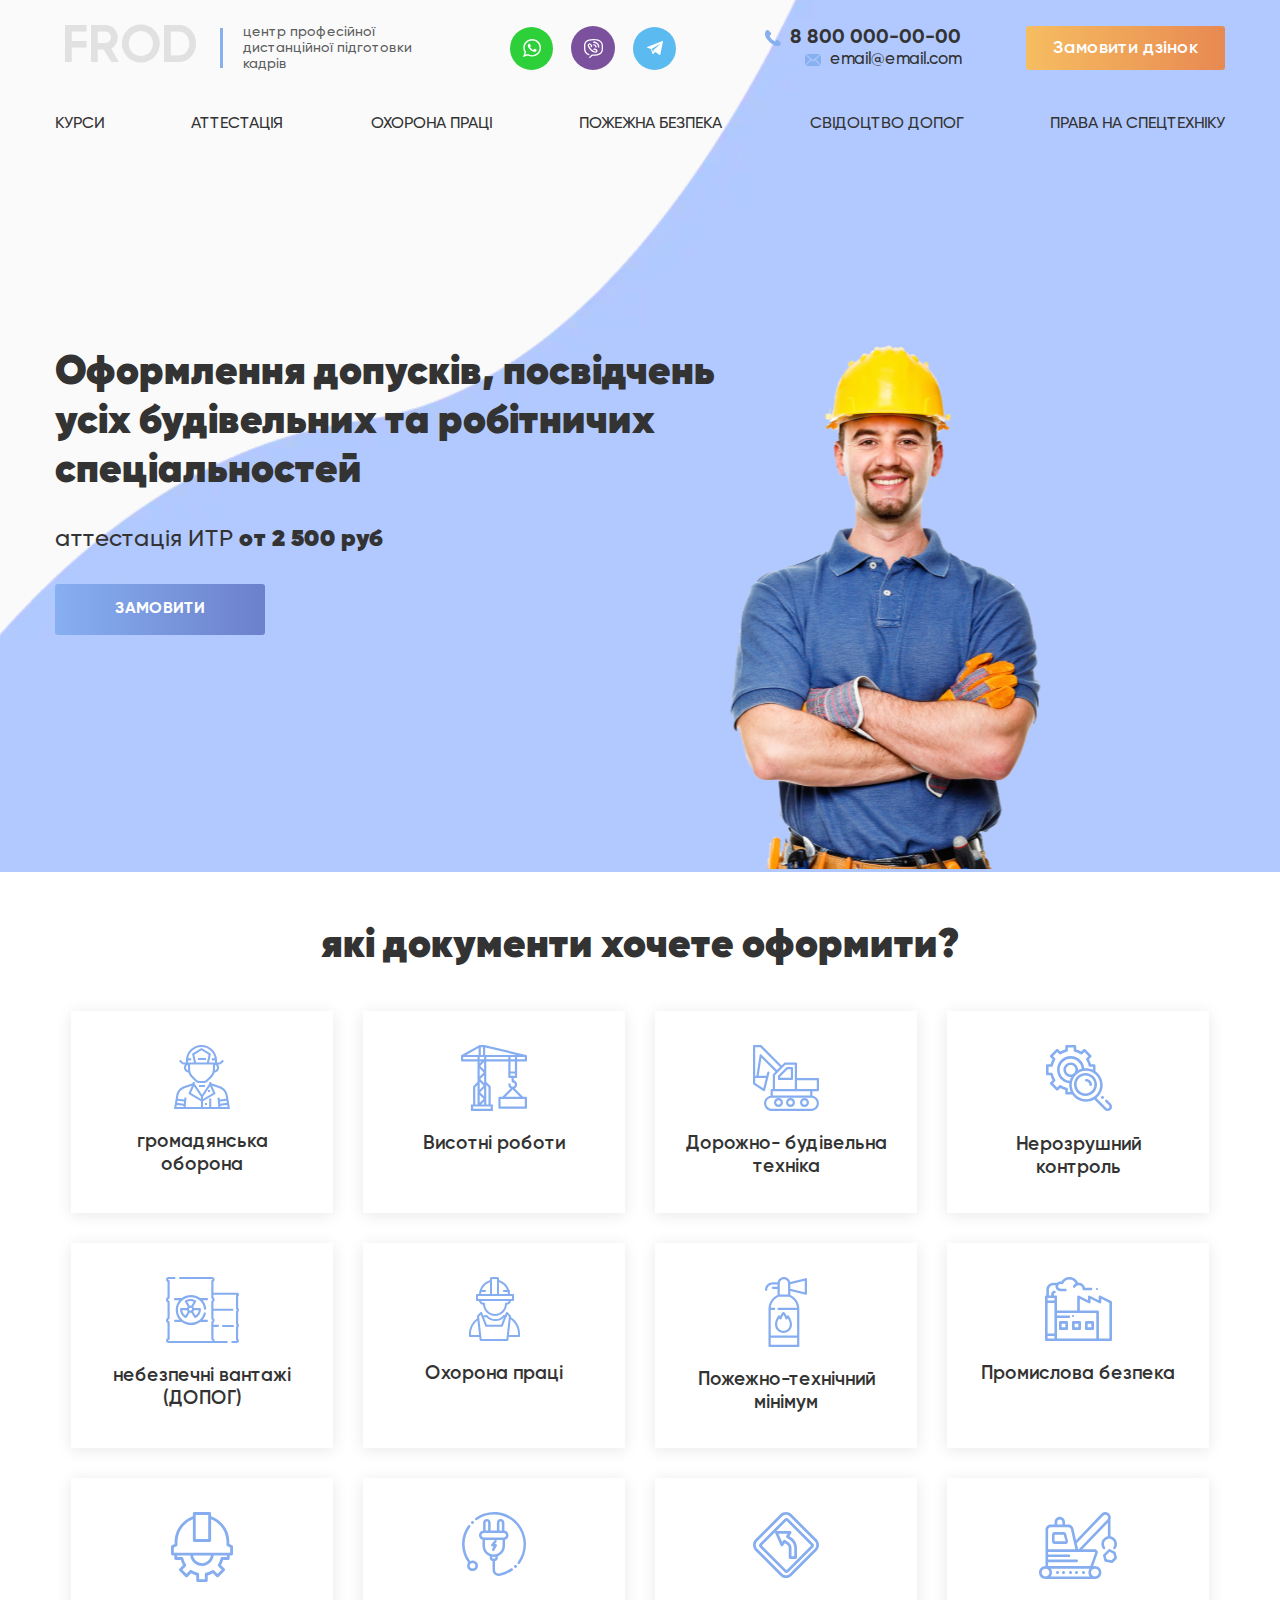
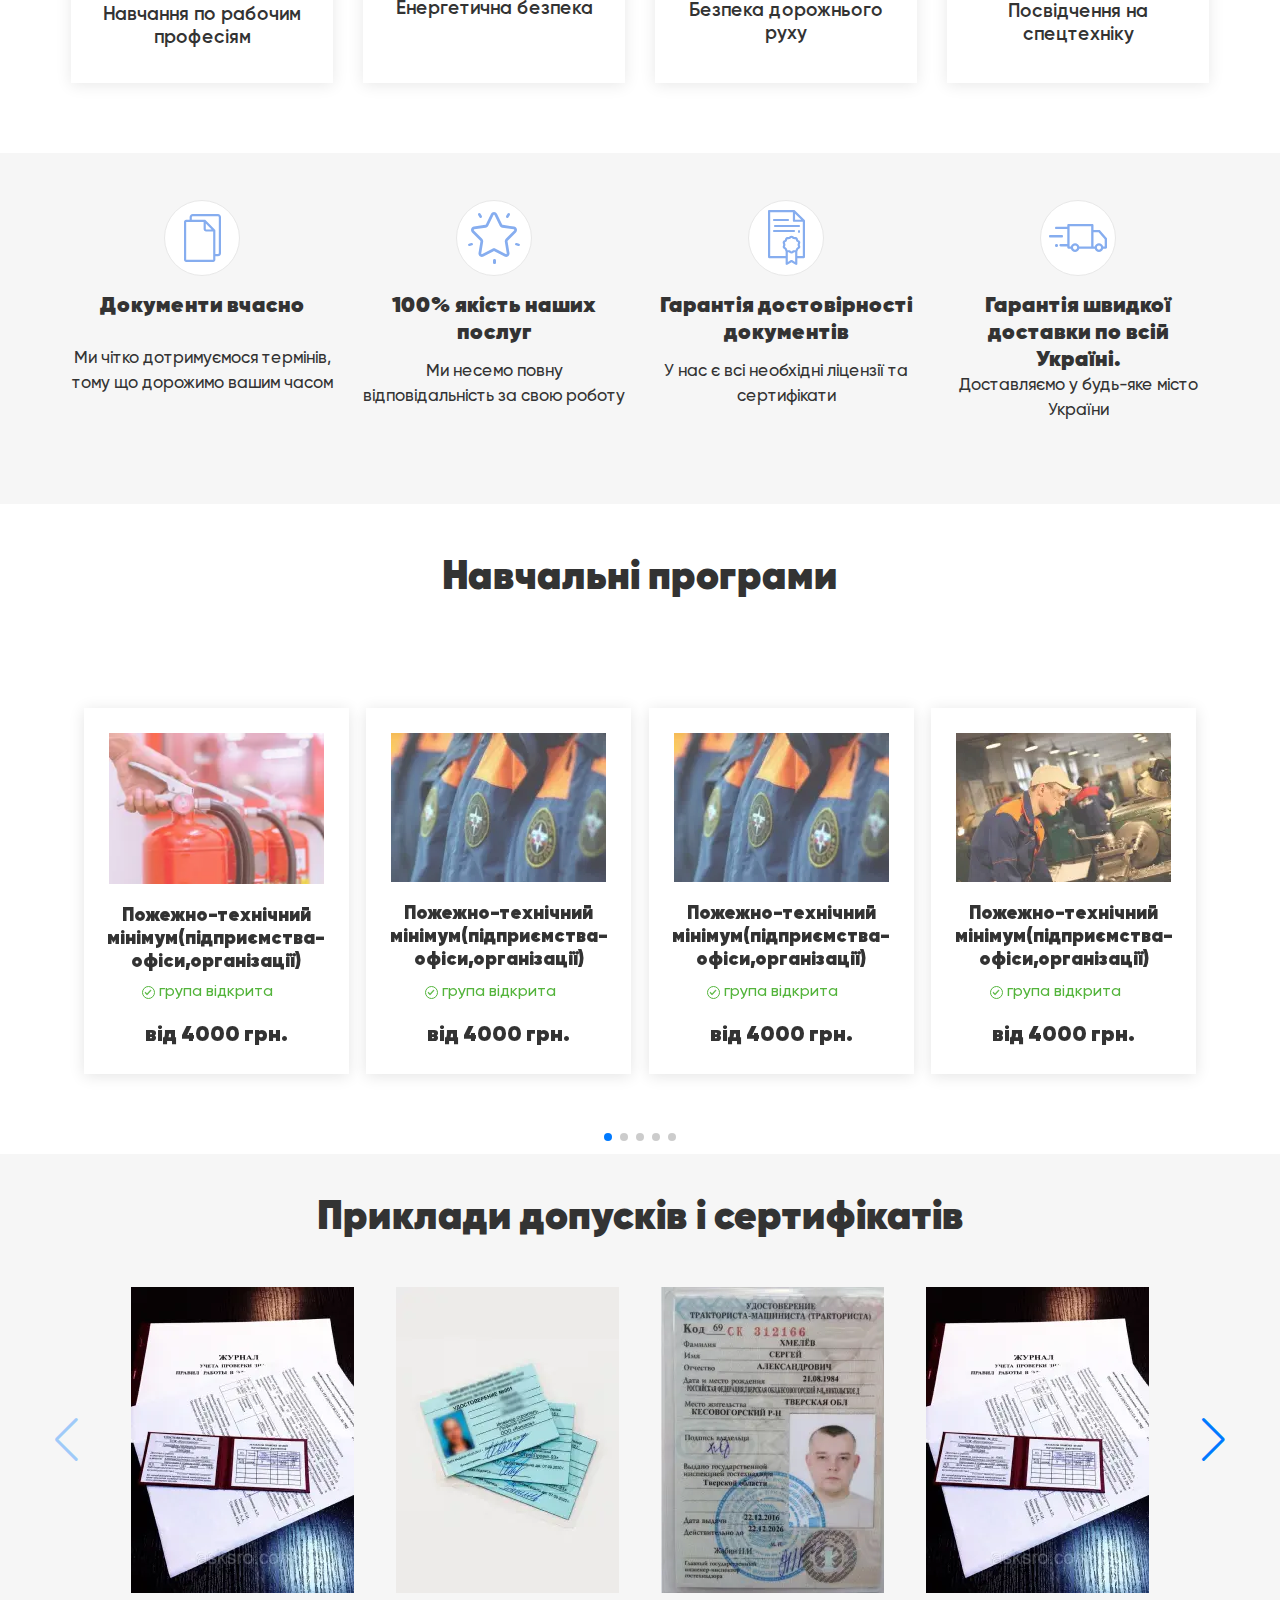
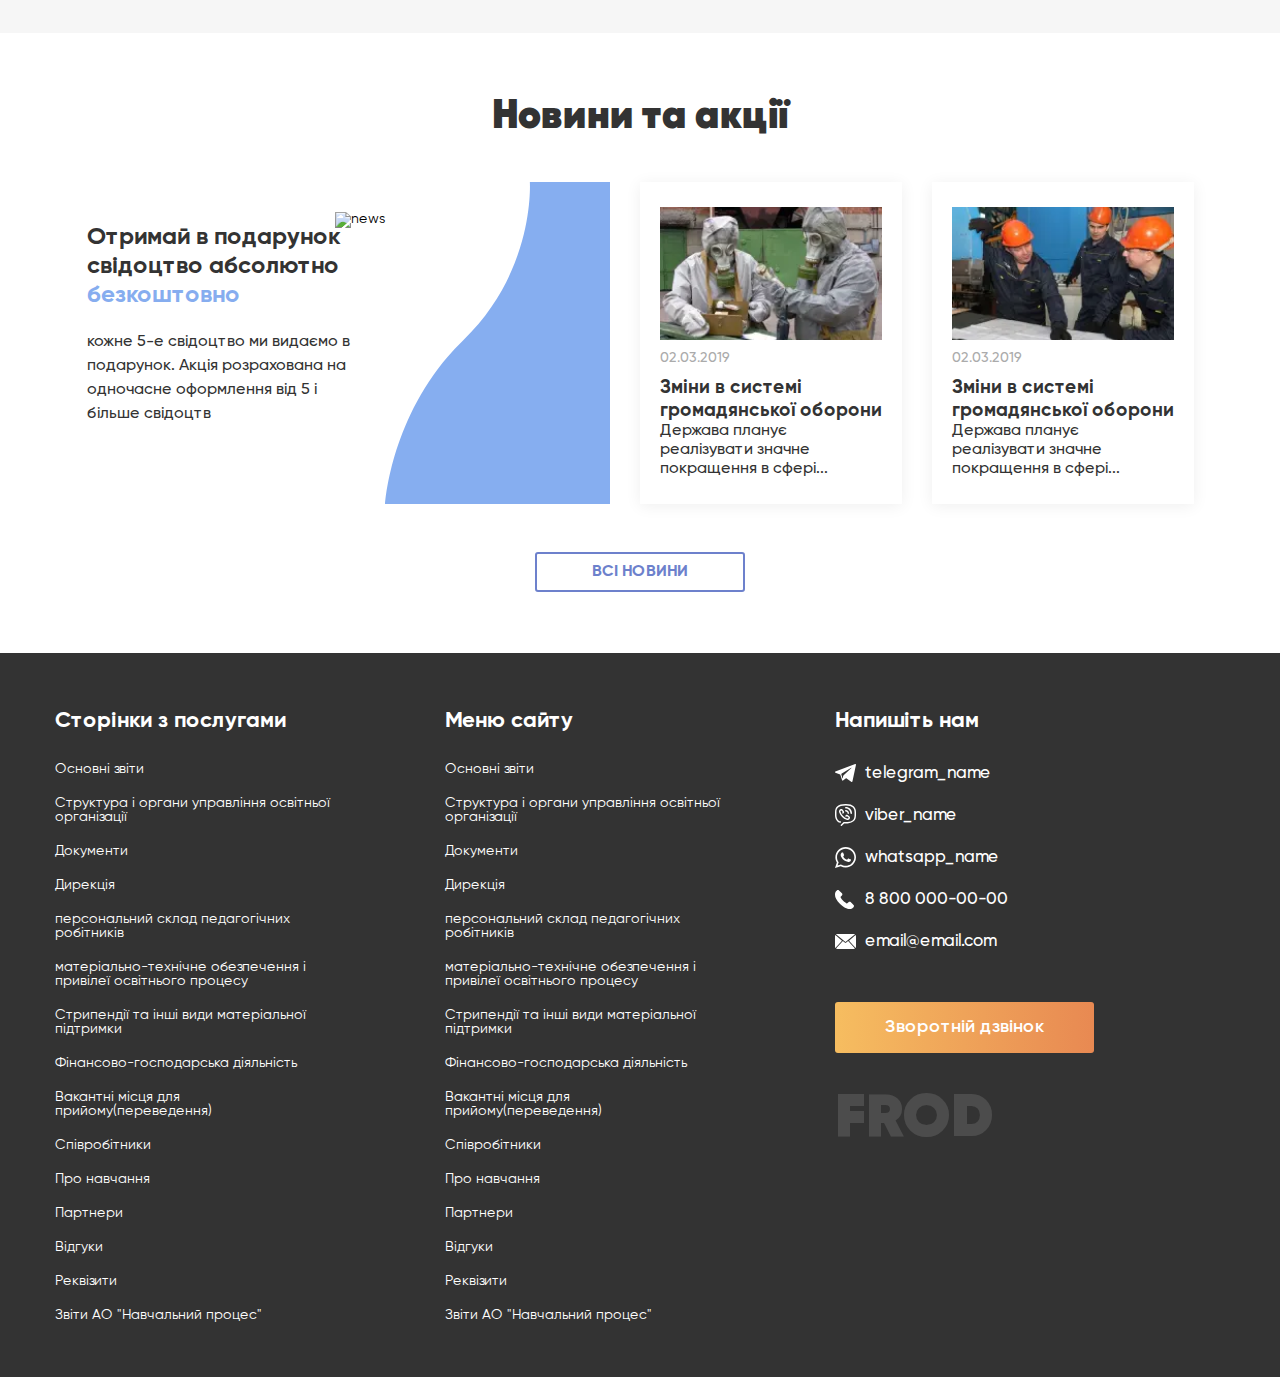
==== commit 728df1a5: "Update index.html" ====
--- a/index.html
+++ b/index.html
@@ -35,8 +35,8 @@
 					</a>
 				</div>
 				<div class="header__info">
-					<a href="8 800 000-00-00" class="info__phone">8 800 000-00-00</div>
-					<a href="e-mail" class="info__email">email@email.com</div>
+					<a href="8 800 000-00-00" class="info__phone">8 800 000-00-00</a>
+					<a href="e-mail" class="info__email">email@email.com</a>
 				</div>
 				<div class="header__button">
 					<a href="./contact.html" class="header__button-link">
